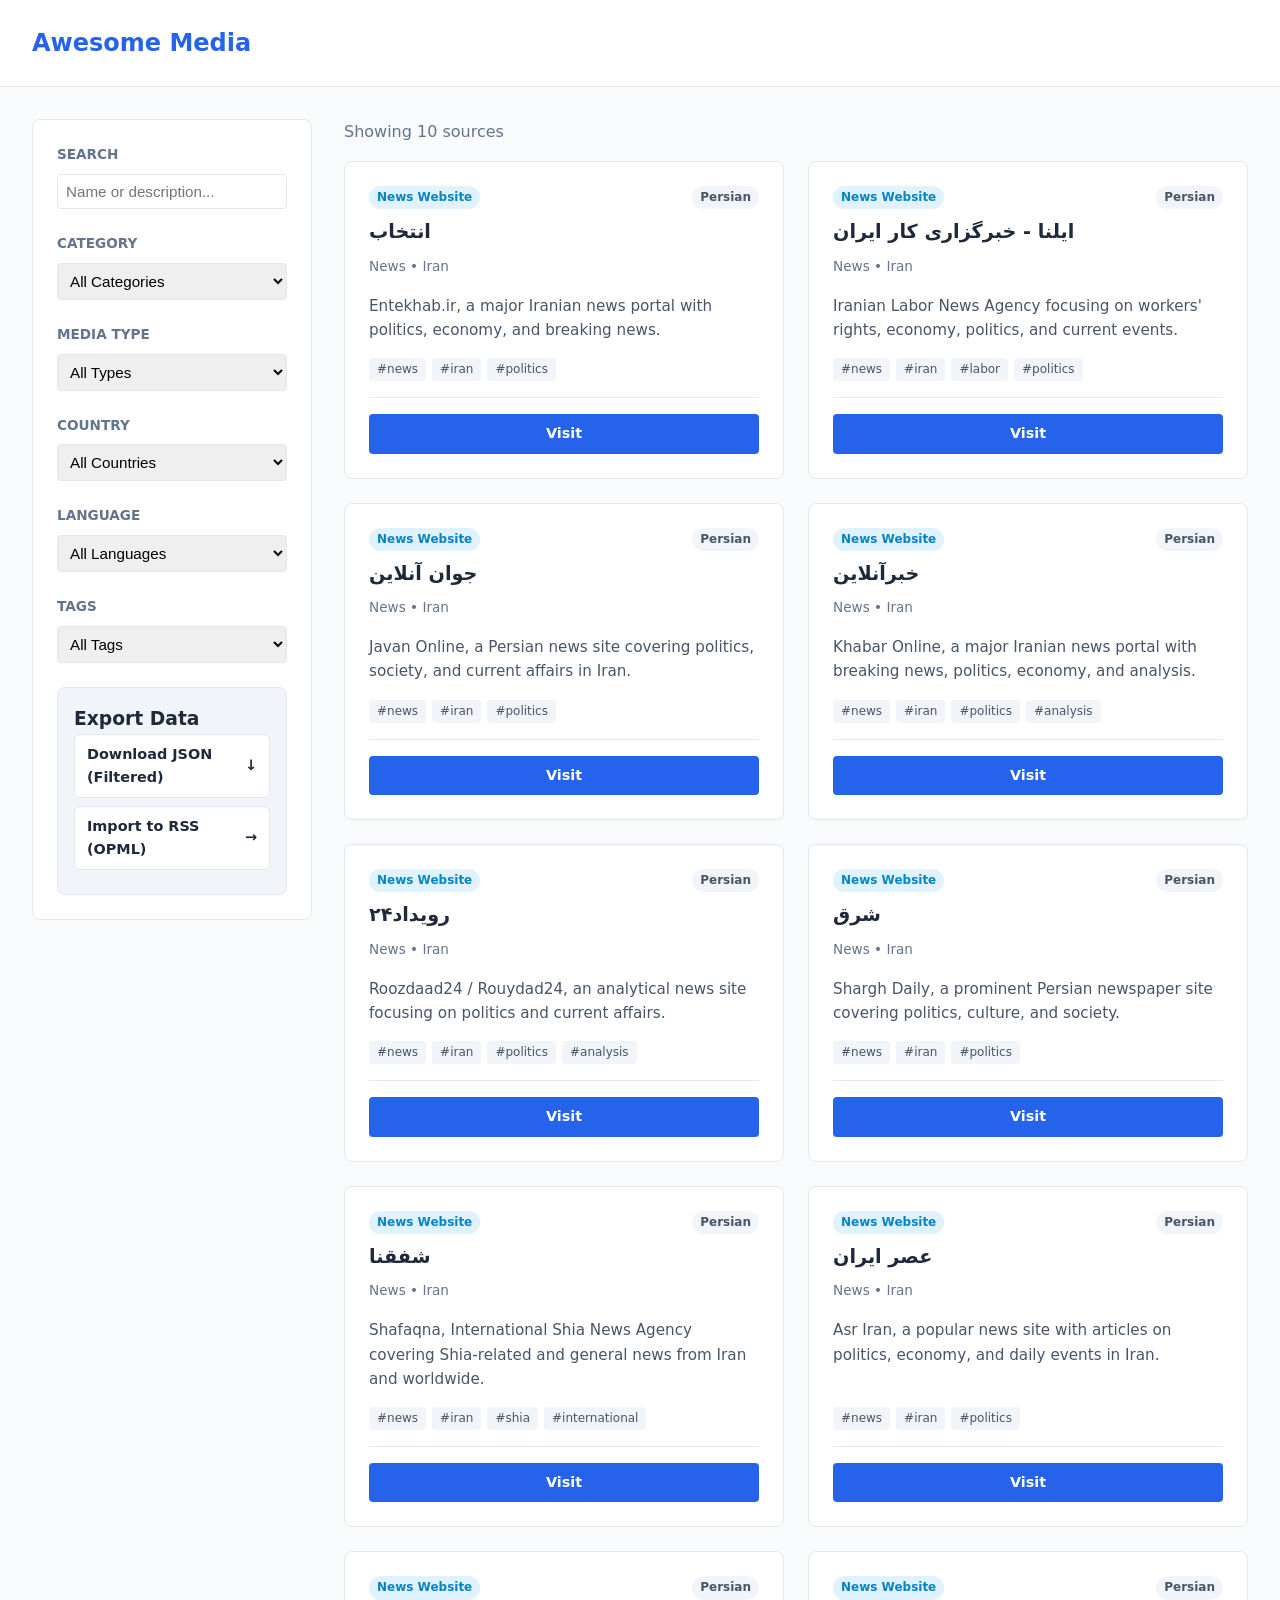
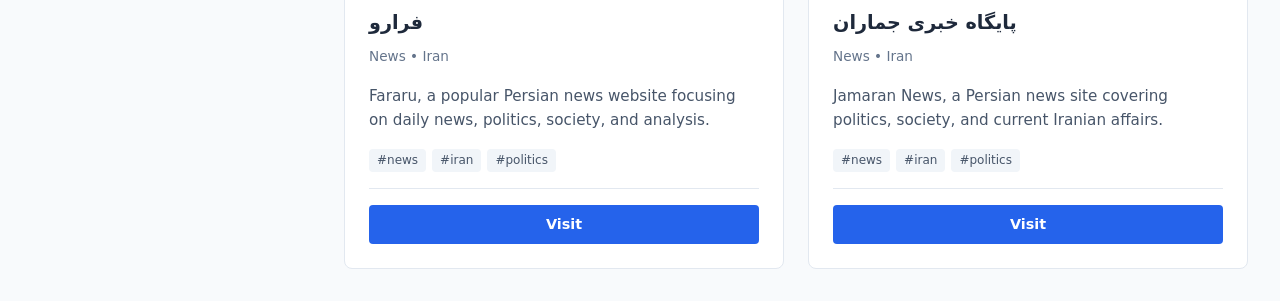
==== index.html @ 7a32a20a "deploy: 96e4e3bc76c11b4e682566f9a2cd07aff746999b" ====
<!DOCTYPE html>
<html lang="en">
<head>
    <meta charset="UTF-8">
    <meta name="viewport" content="width=device-width, initial-scale=1.0">
    <title>Awesome Media Catalog</title>
    <style>
        :root {
            --primary: #2563eb;
            --primary-hover: #1d4ed8;
            --bg-body: #f8fafc;
            --bg-card: #ffffff;
            --text-main: #1e293b;
            --text-muted: #64748b;
            --border: #e2e8f0;
            --radius: 8px;
            --font-sans: 'Segoe UI', system-ui, sans-serif;
        }

        * { box-sizing: border-box; margin: 0; padding: 0; }
        
        body {
            font-family: var(--font-sans);
            background-color: var(--bg-body);
            color: var(--text-main);
            line-height: 1.6;
        }

        .layout {
            max-width: 1400px;
            margin: 0 auto;
            padding: 2rem;
            display: grid;
            grid-template-columns: 280px 1fr;
            gap: 2rem;
        }

        header {
            background: var(--bg-card);
            border-bottom: 1px solid var(--border);
            padding: 1.5rem 2rem;
        }
        
        header h1 { font-size: 1.5rem; font-weight: 800; color: var(--primary); }

        aside {
            background: var(--bg-card);
            padding: 1.5rem;
            border-radius: var(--radius);
            border: 1px solid var(--border);
            height: fit-content;
            position: sticky;
            top: 2rem;
            display: flex;
            flex-direction: column;
            gap: 1.5rem;
        }

        .filter-group h3 {
            font-size: 0.85rem;
            font-weight: 700;
            margin-bottom: 0.5rem;
            text-transform: uppercase;
            color: var(--text-muted);
        }

        select, input {
            width: 100%;
            padding: 0.5rem;
            border: 1px solid var(--border);
            border-radius: 4px;
            font-size: 0.95rem;
        }

        .export-box {
            background: #f1f5f9;
            padding: 1rem;
            border-radius: var(--radius);
            border: 1px solid var(--border);
        }
        
        .export-btn {
            display: flex;
            align-items: center;
            justify-content: space-between;
            background: white;
            color: var(--text-main);
            border: 1px solid var(--border);
            padding: 0.5rem 0.75rem;
            border-radius: 6px;
            text-decoration: none;
            font-size: 0.9rem;
            font-weight: 600;
            margin-bottom: 0.5rem;
            transition: all 0.2s;
            cursor: pointer;
        }

        .export-btn:hover {
            border-color: var(--primary);
            color: var(--primary);
            transform: translateX(4px);
        }

        .grid {
            display: grid;
            grid-template-columns: repeat(auto-fill, minmax(300px, 1fr));
            gap: 1.5rem;
        }

        .card {
            background: var(--bg-card);
            border: 1px solid var(--border);
            border-radius: var(--radius);
            padding: 1.5rem;
            display: flex;
            flex-direction: column;
            transition: transform 0.2s, box-shadow 0.2s;
        }

        .card:hover {
            transform: translateY(-3px);
            box-shadow: 0 10px 15px -3px rgba(0,0,0,0.1);
        }

        .card-header { display: flex; justify-content: space-between; margin-bottom: 0.5rem; }
        .badge {
            font-size: 0.75rem;
            padding: 2px 8px;
            border-radius: 12px;
            background: #e0f2fe;
            color: #0284c7;
            font-weight: 600;
        }

        .card h3 { font-size: 1.2rem; margin-bottom: 0.5rem; }
        .meta { font-size: 0.85rem; color: var(--text-muted); margin-bottom: 1rem; }
        .desc { font-size: 0.95rem; color: #475569; margin-bottom: 1rem; flex-grow: 1; }

        .tags-container {
            display: flex;
            flex-wrap: wrap;
            gap: 6px;
            margin-bottom: 1rem;
        }
        
        .tag-pill {
            font-size: 0.75rem;
            padding: 2px 8px;
            background: #f1f5f9;
            color: #475569;
            border-radius: 4px;
            cursor: pointer;
            transition: background 0.2s;
        }
        
        .tag-pill:hover {
            background: #e2e8f0;
            color: #0f172a;
        }

        .actions {
            margin-top: auto;
            display: flex;
            gap: 10px;
            border-top: 1px solid var(--border);
            padding-top: 1rem;
        }

        .btn {
            flex: 1;
            text-align: center;
            padding: 8px 12px;
            border-radius: 4px;
            text-decoration: none;
            font-size: 0.9rem;
            font-weight: 600;
        }

        .btn-primary { background: var(--primary); color: white; }
        .btn-rss { background: #fff7ed; color: #ea580c; border: 1px solid #ffedd5; }

        @media (max-width: 800px) {
            .layout { grid-template-columns: 1fr; }
            aside { position: static; margin-bottom: 2rem; }
        }
    </style>
</head>
<body>

<header>
    <h1>Awesome Media</h1>
</header>

<div class="layout">
    <aside>
        <div class="filter-group">
            <h3>Search</h3>
            <input type="text" id="search" placeholder="Name or description...">
        </div>

        <div class="filter-group">
            <h3>Category</h3>
            <select id="filter-category">
                <option value="">All Categories</option>
                
                <option value="News">News</option>
                
            </select>
        </div>

        <div class="filter-group">
            <h3>Media Type</h3>
            <select id="filter-type">
                <option value="">All Types</option>
                
                <option value="News Website">News Website</option>
                
            </select>
        </div>

        <div class="filter-group">
            <h3>Country</h3>
            <select id="filter-country">
                <option value="">All Countries</option>
                
                <option value="Iran">Iran</option>
                
            </select>
        </div>

        <div class="filter-group">
            <h3>Language</h3>
            <select id="filter-language">
                <option value="">All Languages</option>
                
                <option value="Persian">Persian</option>
                
            </select>
        </div>

        <div class="filter-group">
            <h3>Tags</h3>
            <select id="filter-tags">
                <option value="">All Tags</option>
                
                <option value="analysis">analysis</option>
                
                <option value="international">international</option>
                
                <option value="iran">iran</option>
                
                <option value="labor">labor</option>
                
                <option value="news">news</option>
                
                <option value="politics">politics</option>
                
                <option value="shia">shia</option>
                
            </select>
        </div>

        <div class="export-box">
            <h3>Export Data</h3>
            <a id="download-json-btn" class="export-btn" title="Download JSON data (Filtered)">
                <span>Download JSON (Filtered)</span>
                <span>&darr;</span>
            </a>
            <a href="feeds.opml" download class="export-btn">
                <span>Import to RSS (OPML)</span>
                <span>&rarr;</span>
            </a>
        </div>
    </aside>

    <main>
        <div style="margin-bottom: 1rem; color: var(--text-muted);">
            Showing <span id="count">0</span> sources
        </div>
        <div class="grid" id="card-grid">
            
            <article class="card" 
                     data-title="انتخاب" 
                     data-desc="entekhab.ir, a major iranian news portal with politics, economy, and breaking news."
                     data-category="News"
                     data-type="News Website"
                     data-country="Iran"
                     data-language="Persian"
                     data-tags="news|iran|politics">
                
                <div class="card-header">
                    <span class="badge">News Website</span>
                    <span class="badge" style="background: #f1f5f9; color: #475569;">Persian</span>
                </div>
                
                <h3>انتخاب</h3>
                <div class="meta">News &bull; Iran</div>
                <p class="desc">Entekhab.ir, a major Iranian news portal with politics, economy, and breaking news.</p>
                
                
                <div class="tags-container">
                    
                    <span class="tag-pill" onclick="filterByTag('news')">#news</span>
                    
                    <span class="tag-pill" onclick="filterByTag('iran')">#iran</span>
                    
                    <span class="tag-pill" onclick="filterByTag('politics')">#politics</span>
                    
                </div>
                
                
                <div class="actions">
                    <a href="https://entekhab.ir/" target="_blank" class="btn btn-primary">Visit</a>
                    
                </div>
            </article>
            
            <article class="card" 
                     data-title="ایلنا - خبرگزاری کار ایران" 
                     data-desc="iranian labor news agency focusing on workers&#39; rights, economy, politics, and current events."
                     data-category="News"
                     data-type="News Website"
                     data-country="Iran"
                     data-language="Persian"
                     data-tags="news|iran|labor|politics">
                
                <div class="card-header">
                    <span class="badge">News Website</span>
                    <span class="badge" style="background: #f1f5f9; color: #475569;">Persian</span>
                </div>
                
                <h3>ایلنا - خبرگزاری کار ایران</h3>
                <div class="meta">News &bull; Iran</div>
                <p class="desc">Iranian Labor News Agency focusing on workers&#39; rights, economy, politics, and current events.</p>
                
                
                <div class="tags-container">
                    
                    <span class="tag-pill" onclick="filterByTag('news')">#news</span>
                    
                    <span class="tag-pill" onclick="filterByTag('iran')">#iran</span>
                    
                    <span class="tag-pill" onclick="filterByTag('labor')">#labor</span>
                    
                    <span class="tag-pill" onclick="filterByTag('politics')">#politics</span>
                    
                </div>
                
                
                <div class="actions">
                    <a href="https://ilna.ir/" target="_blank" class="btn btn-primary">Visit</a>
                    
                </div>
            </article>
            
            <article class="card" 
                     data-title="جوان آنلاین" 
                     data-desc="javan online, a persian news site covering politics, society, and current affairs in iran."
                     data-category="News"
                     data-type="News Website"
                     data-country="Iran"
                     data-language="Persian"
                     data-tags="news|iran|politics">
                
                <div class="card-header">
                    <span class="badge">News Website</span>
                    <span class="badge" style="background: #f1f5f9; color: #475569;">Persian</span>
                </div>
                
                <h3>جوان آنلاین</h3>
                <div class="meta">News &bull; Iran</div>
                <p class="desc">Javan Online, a Persian news site covering politics, society, and current affairs in Iran.</p>
                
                
                <div class="tags-container">
                    
                    <span class="tag-pill" onclick="filterByTag('news')">#news</span>
                    
                    <span class="tag-pill" onclick="filterByTag('iran')">#iran</span>
                    
                    <span class="tag-pill" onclick="filterByTag('politics')">#politics</span>
                    
                </div>
                
                
                <div class="actions">
                    <a href="https://javanonline.ir/" target="_blank" class="btn btn-primary">Visit</a>
                    
                </div>
            </article>
            
            <article class="card" 
                     data-title="خبرآنلاین" 
                     data-desc="khabar online, a major iranian news portal with breaking news, politics, economy, and analysis."
                     data-category="News"
                     data-type="News Website"
                     data-country="Iran"
                     data-language="Persian"
                     data-tags="news|iran|politics|analysis">
                
                <div class="card-header">
                    <span class="badge">News Website</span>
                    <span class="badge" style="background: #f1f5f9; color: #475569;">Persian</span>
                </div>
                
                <h3>خبرآنلاین</h3>
                <div class="meta">News &bull; Iran</div>
                <p class="desc">Khabar Online, a major Iranian news portal with breaking news, politics, economy, and analysis.</p>
                
                
                <div class="tags-container">
                    
                    <span class="tag-pill" onclick="filterByTag('news')">#news</span>
                    
                    <span class="tag-pill" onclick="filterByTag('iran')">#iran</span>
                    
                    <span class="tag-pill" onclick="filterByTag('politics')">#politics</span>
                    
                    <span class="tag-pill" onclick="filterByTag('analysis')">#analysis</span>
                    
                </div>
                
                
                <div class="actions">
                    <a href="https://khabaronline.ir/" target="_blank" class="btn btn-primary">Visit</a>
                    
                </div>
            </article>
            
            <article class="card" 
                     data-title="رویداد۲۴" 
                     data-desc="roozdaad24 / rouydad24, an analytical news site focusing on politics and current affairs."
                     data-category="News"
                     data-type="News Website"
                     data-country="Iran"
                     data-language="Persian"
                     data-tags="news|iran|politics|analysis">
                
                <div class="card-header">
                    <span class="badge">News Website</span>
                    <span class="badge" style="background: #f1f5f9; color: #475569;">Persian</span>
                </div>
                
                <h3>رویداد۲۴</h3>
                <div class="meta">News &bull; Iran</div>
                <p class="desc">Roozdaad24 / Rouydad24, an analytical news site focusing on politics and current affairs.</p>
                
                
                <div class="tags-container">
                    
                    <span class="tag-pill" onclick="filterByTag('news')">#news</span>
                    
                    <span class="tag-pill" onclick="filterByTag('iran')">#iran</span>
                    
                    <span class="tag-pill" onclick="filterByTag('politics')">#politics</span>
                    
                    <span class="tag-pill" onclick="filterByTag('analysis')">#analysis</span>
                    
                </div>
                
                
                <div class="actions">
                    <a href="https://rouydad24.ir/" target="_blank" class="btn btn-primary">Visit</a>
                    
                </div>
            </article>
            
            <article class="card" 
                     data-title="شرق" 
                     data-desc="shargh daily, a prominent persian newspaper site covering politics, culture, and society."
                     data-category="News"
                     data-type="News Website"
                     data-country="Iran"
                     data-language="Persian"
                     data-tags="news|iran|politics">
                
                <div class="card-header">
                    <span class="badge">News Website</span>
                    <span class="badge" style="background: #f1f5f9; color: #475569;">Persian</span>
                </div>
                
                <h3>شرق</h3>
                <div class="meta">News &bull; Iran</div>
                <p class="desc">Shargh Daily, a prominent Persian newspaper site covering politics, culture, and society.</p>
                
                
                <div class="tags-container">
                    
                    <span class="tag-pill" onclick="filterByTag('news')">#news</span>
                    
                    <span class="tag-pill" onclick="filterByTag('iran')">#iran</span>
                    
                    <span class="tag-pill" onclick="filterByTag('politics')">#politics</span>
                    
                </div>
                
                
                <div class="actions">
                    <a href="https://sharghdaily.com/" target="_blank" class="btn btn-primary">Visit</a>
                    
                </div>
            </article>
            
            <article class="card" 
                     data-title="شفقنا" 
                     data-desc="shafaqna, international shia news agency covering shia-related and general news from iran and worldwide."
                     data-category="News"
                     data-type="News Website"
                     data-country="Iran"
                     data-language="Persian"
                     data-tags="news|iran|shia|international">
                
                <div class="card-header">
                    <span class="badge">News Website</span>
                    <span class="badge" style="background: #f1f5f9; color: #475569;">Persian</span>
                </div>
                
                <h3>شفقنا</h3>
                <div class="meta">News &bull; Iran</div>
                <p class="desc">Shafaqna, International Shia News Agency covering Shia-related and general news from Iran and worldwide.</p>
                
                
                <div class="tags-container">
                    
                    <span class="tag-pill" onclick="filterByTag('news')">#news</span>
                    
                    <span class="tag-pill" onclick="filterByTag('iran')">#iran</span>
                    
                    <span class="tag-pill" onclick="filterByTag('shia')">#shia</span>
                    
                    <span class="tag-pill" onclick="filterByTag('international')">#international</span>
                    
                </div>
                
                
                <div class="actions">
                    <a href="https://shafaqna.com/" target="_blank" class="btn btn-primary">Visit</a>
                    
                </div>
            </article>
            
            <article class="card" 
                     data-title="عصر ایران" 
                     data-desc="asr iran, a popular news site with articles on politics, economy, and daily events in iran."
                     data-category="News"
                     data-type="News Website"
                     data-country="Iran"
                     data-language="Persian"
                     data-tags="news|iran|politics">
                
                <div class="card-header">
                    <span class="badge">News Website</span>
                    <span class="badge" style="background: #f1f5f9; color: #475569;">Persian</span>
                </div>
                
                <h3>عصر ایران</h3>
                <div class="meta">News &bull; Iran</div>
                <p class="desc">Asr Iran, a popular news site with articles on politics, economy, and daily events in Iran.</p>
                
                
                <div class="tags-container">
                    
                    <span class="tag-pill" onclick="filterByTag('news')">#news</span>
                    
                    <span class="tag-pill" onclick="filterByTag('iran')">#iran</span>
                    
                    <span class="tag-pill" onclick="filterByTag('politics')">#politics</span>
                    
                </div>
                
                
                <div class="actions">
                    <a href="https://asriran.com/" target="_blank" class="btn btn-primary">Visit</a>
                    
                </div>
            </article>
            
            <article class="card" 
                     data-title="فرارو" 
                     data-desc="fararu, a popular persian news website focusing on daily news, politics, society, and analysis."
                     data-category="News"
                     data-type="News Website"
                     data-country="Iran"
                     data-language="Persian"
                     data-tags="news|iran|politics">
                
                <div class="card-header">
                    <span class="badge">News Website</span>
                    <span class="badge" style="background: #f1f5f9; color: #475569;">Persian</span>
                </div>
                
                <h3>فرارو</h3>
                <div class="meta">News &bull; Iran</div>
                <p class="desc">Fararu, a popular Persian news website focusing on daily news, politics, society, and analysis.</p>
                
                
                <div class="tags-container">
                    
                    <span class="tag-pill" onclick="filterByTag('news')">#news</span>
                    
                    <span class="tag-pill" onclick="filterByTag('iran')">#iran</span>
                    
                    <span class="tag-pill" onclick="filterByTag('politics')">#politics</span>
                    
                </div>
                
                
                <div class="actions">
                    <a href="https://fararu.com/" target="_blank" class="btn btn-primary">Visit</a>
                    
                </div>
            </article>
            
            <article class="card" 
                     data-title="پایگاه خبری جماران" 
                     data-desc="jamaran news, a persian news site covering politics, society, and current iranian affairs."
                     data-category="News"
                     data-type="News Website"
                     data-country="Iran"
                     data-language="Persian"
                     data-tags="news|iran|politics">
                
                <div class="card-header">
                    <span class="badge">News Website</span>
                    <span class="badge" style="background: #f1f5f9; color: #475569;">Persian</span>
                </div>
                
                <h3>پایگاه خبری جماران</h3>
                <div class="meta">News &bull; Iran</div>
                <p class="desc">Jamaran News, a Persian news site covering politics, society, and current Iranian affairs.</p>
                
                
                <div class="tags-container">
                    
                    <span class="tag-pill" onclick="filterByTag('news')">#news</span>
                    
                    <span class="tag-pill" onclick="filterByTag('iran')">#iran</span>
                    
                    <span class="tag-pill" onclick="filterByTag('politics')">#politics</span>
                    
                </div>
                
                
                <div class="actions">
                    <a href="https://jamaran.news/" target="_blank" class="btn btn-primary">Visit</a>
                    
                </div>
            </article>
            
        </div>
        
        <div id="no-results" style="display:none; text-align:center; padding: 3rem 1rem; grid-column: 1/-1; color: var(--text-muted);">
            No matching sources found.
        </div>
    </main>
</div>

<script id="sources-data" type="application/json">
[{"title": "\u0627\u0646\u062a\u062e\u0627\u0628", "category": "News", "media_type": "News Website", "country": "Iran", "language": "Persian", "description": "Entekhab.ir, a major Iranian news portal with politics, economy, and breaking news.", "website_url": "https://entekhab.ir/", "website_text": "Visit Website", "rss_url": "", "tags": ["news", "iran", "politics"]}, {"title": "\u0627\u06cc\u0644\u0646\u0627 - \u062e\u0628\u0631\u06af\u0632\u0627\u0631\u06cc \u06a9\u0627\u0631 \u0627\u06cc\u0631\u0627\u0646", "category": "News", "media_type": "News Website", "country": "Iran", "language": "Persian", "description": "Iranian Labor News Agency focusing on workers' rights, economy, politics, and current events.", "website_url": "https://ilna.ir/", "website_text": "Visit Website", "rss_url": "", "tags": ["news", "iran", "labor", "politics"]}, {"title": "\u062c\u0648\u0627\u0646 \u0622\u0646\u0644\u0627\u06cc\u0646", "category": "News", "media_type": "News Website", "country": "Iran", "language": "Persian", "description": "Javan Online, a Persian news site covering politics, society, and current affairs in Iran.", "website_url": "https://javanonline.ir/", "website_text": "Visit Website", "rss_url": "", "tags": ["news", "iran", "politics"]}, {"title": "\u062e\u0628\u0631\u0622\u0646\u0644\u0627\u06cc\u0646", "category": "News", "media_type": "News Website", "country": "Iran", "language": "Persian", "description": "Khabar Online, a major Iranian news portal with breaking news, politics, economy, and analysis.", "website_url": "https://khabaronline.ir/", "website_text": "Visit Website", "rss_url": "", "tags": ["news", "iran", "politics", "analysis"]}, {"title": "\u0631\u0648\u06cc\u062f\u0627\u062f\u06f2\u06f4", "category": "News", "media_type": "News Website", "country": "Iran", "language": "Persian", "description": "Roozdaad24 / Rouydad24, an analytical news site focusing on politics and current affairs.", "website_url": "https://rouydad24.ir/", "website_text": "Visit Website", "rss_url": "", "tags": ["news", "iran", "politics", "analysis"]}, {"title": "\u0634\u0631\u0642", "category": "News", "media_type": "News Website", "country": "Iran", "language": "Persian", "description": "Shargh Daily, a prominent Persian newspaper site covering politics, culture, and society.", "website_url": "https://sharghdaily.com/", "website_text": "Visit Website", "rss_url": "", "tags": ["news", "iran", "politics"]}, {"title": "\u0634\u0641\u0642\u0646\u0627", "category": "News", "media_type": "News Website", "country": "Iran", "language": "Persian", "description": "Shafaqna, International Shia News Agency covering Shia-related and general news from Iran and worldwide.", "website_url": "https://shafaqna.com/", "website_text": "Visit Website", "rss_url": "", "tags": ["news", "iran", "shia", "international"]}, {"title": "\u0639\u0635\u0631 \u0627\u06cc\u0631\u0627\u0646", "category": "News", "media_type": "News Website", "country": "Iran", "language": "Persian", "description": "Asr Iran, a popular news site with articles on politics, economy, and daily events in Iran.", "website_url": "https://asriran.com/", "website_text": "Visit Website", "rss_url": "", "tags": ["news", "iran", "politics"]}, {"title": "\u0641\u0631\u0627\u0631\u0648", "category": "News", "media_type": "News Website", "country": "Iran", "language": "Persian", "description": "Fararu, a popular Persian news website focusing on daily news, politics, society, and analysis.", "website_url": "https://fararu.com/", "website_text": "Visit Website", "rss_url": "", "tags": ["news", "iran", "politics"]}, {"title": "\u067e\u0627\u06cc\u06af\u0627\u0647 \u062e\u0628\u0631\u06cc \u062c\u0645\u0627\u0631\u0627\u0646", "category": "News", "media_type": "News Website", "country": "Iran", "language": "Persian", "description": "Jamaran News, a Persian news site covering politics, society, and current Iranian affairs.", "website_url": "https://jamaran.news/", "website_text": "Visit Website", "rss_url": "", "tags": ["news", "iran", "politics"]}]
</script>

<script>
document.addEventListener('DOMContentLoaded', () => {
    const allSources = JSON.parse(document.getElementById('sources-data').textContent || '[]');
    
    const searchInput = document.getElementById('search');
    const filterEls = {
        category: document.getElementById('filter-category'),
        type:     document.getElementById('filter-type'),
        country:  document.getElementById('filter-country'),
        language: document.getElementById('filter-language'),
        tags:     document.getElementById('filter-tags'),
    };

    const countDisplay = document.getElementById('count');
    const noResults = document.getElementById('no-results');
    const downloadBtn = document.getElementById('download-json-btn');

    function getVisibleCards() {
        return document.querySelectorAll('.card');
    }

    function filter() {
        const term = (searchInput?.value || "").toLowerCase().trim();
        
        const catVal    = filterEls.category?.value || "";
        const typeVal   = filterEls.type?.value || "";
        const countryVal = filterEls.country?.value || "";
        const langVal   = filterEls.language?.value || "";
        const tagsVal   = filterEls.tags?.value || "";

        let visibleCount = 0;

        getVisibleCards().forEach(card => {
            const title     = (card.dataset.title || "").toLowerCase();
            const desc      = (card.dataset.desc || "").toLowerCase();
            const category  = card.dataset.category || "";
            const type      = card.dataset.type || "";
            const country   = card.dataset.country || "";
            const language  = card.dataset.language || "";
            const tags      = (card.dataset.tags || "").split('|').filter(Boolean);

            const matchesSearch = !term || title.includes(term) || desc.includes(term);
            const matchesCat    = !catVal    || category === catVal;
            const matchesType   = !typeVal   || type === typeVal;
            const matchesCountry= !countryVal|| country === countryVal;
            const matchesLang   = !langVal   || language === langVal;
            const matchesTag    = !tagsVal   || tags.includes(tagsVal);

            if (matchesSearch && matchesCat && matchesType && matchesCountry && matchesLang && matchesTag) {
                card.style.display = 'flex';
                visibleCount++;
            } else {
                card.style.display = 'none';
            }
        });

        countDisplay.textContent = visibleCount;
        noResults.style.display = visibleCount === 0 ? 'block' : 'none';
    }

    // Download filtered JSON
    downloadBtn.addEventListener('click', () => {
        const visibleTitles = Array.from(getVisibleCards())
            .filter(c => c.style.display !== 'none')
            .map(c => c.querySelector('h3').textContent.trim());

        const filteredData = allSources.filter(s => visibleTitles.includes(s.title));

        const dataStr = JSON.stringify(filteredData, null, 2);
        const blob = new Blob([dataStr], { type: "application/json" });
        const url = URL.createObjectURL(blob);
        
        const a = document.createElement('a');
        a.href = url;
        a.download = "awesome_media_filtered.json";
        a.click();
        
        URL.revokeObjectURL(url);
    });

    // Tag click handler
    window.filterByTag = function(tagName) {
        if (filterEls.tags) {
            filterEls.tags.value = tagName;
            filter();
        }
    };

    // Attach listeners safely
    if (searchInput) searchInput.addEventListener('input', filter);
    
    Object.values(filterEls).forEach(el => {
        if (el) el.addEventListener('change', filter);
    });

    // Initial filter
    filter();
});
</script>
</body>
</html>
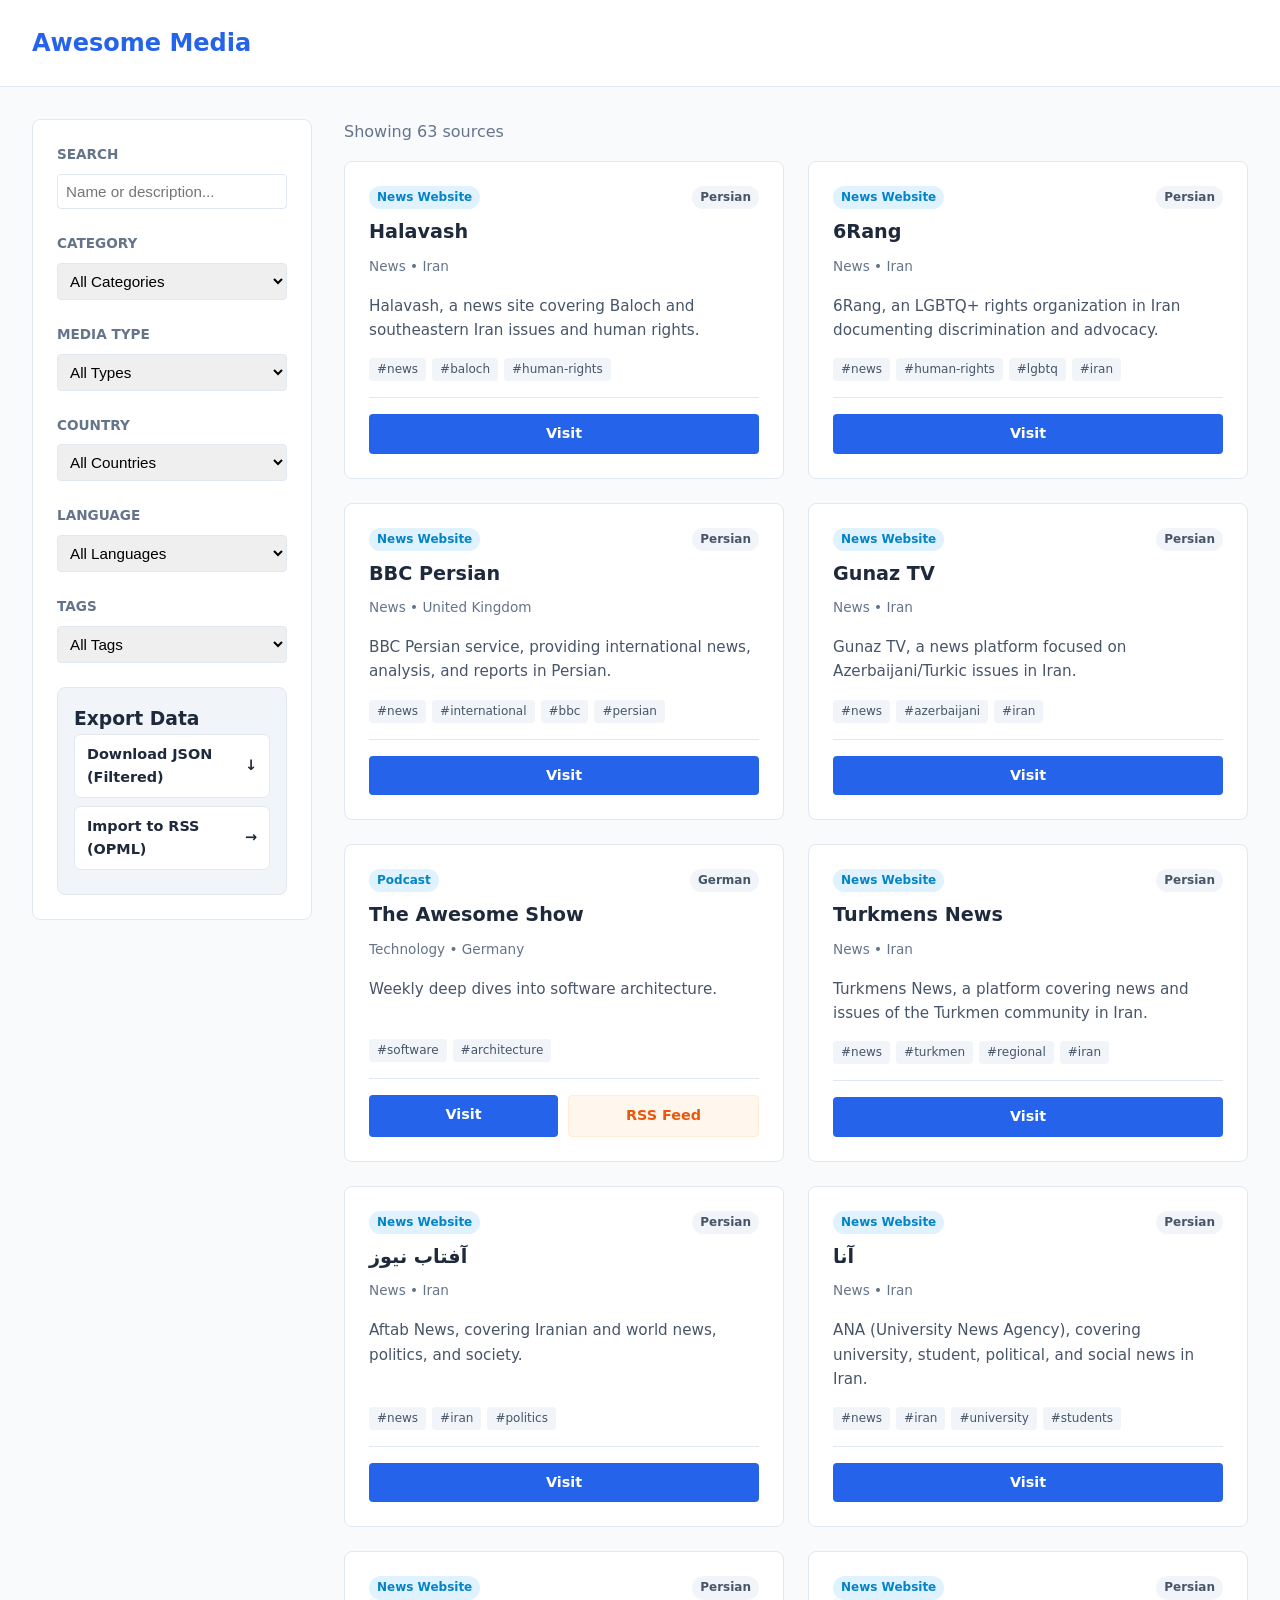
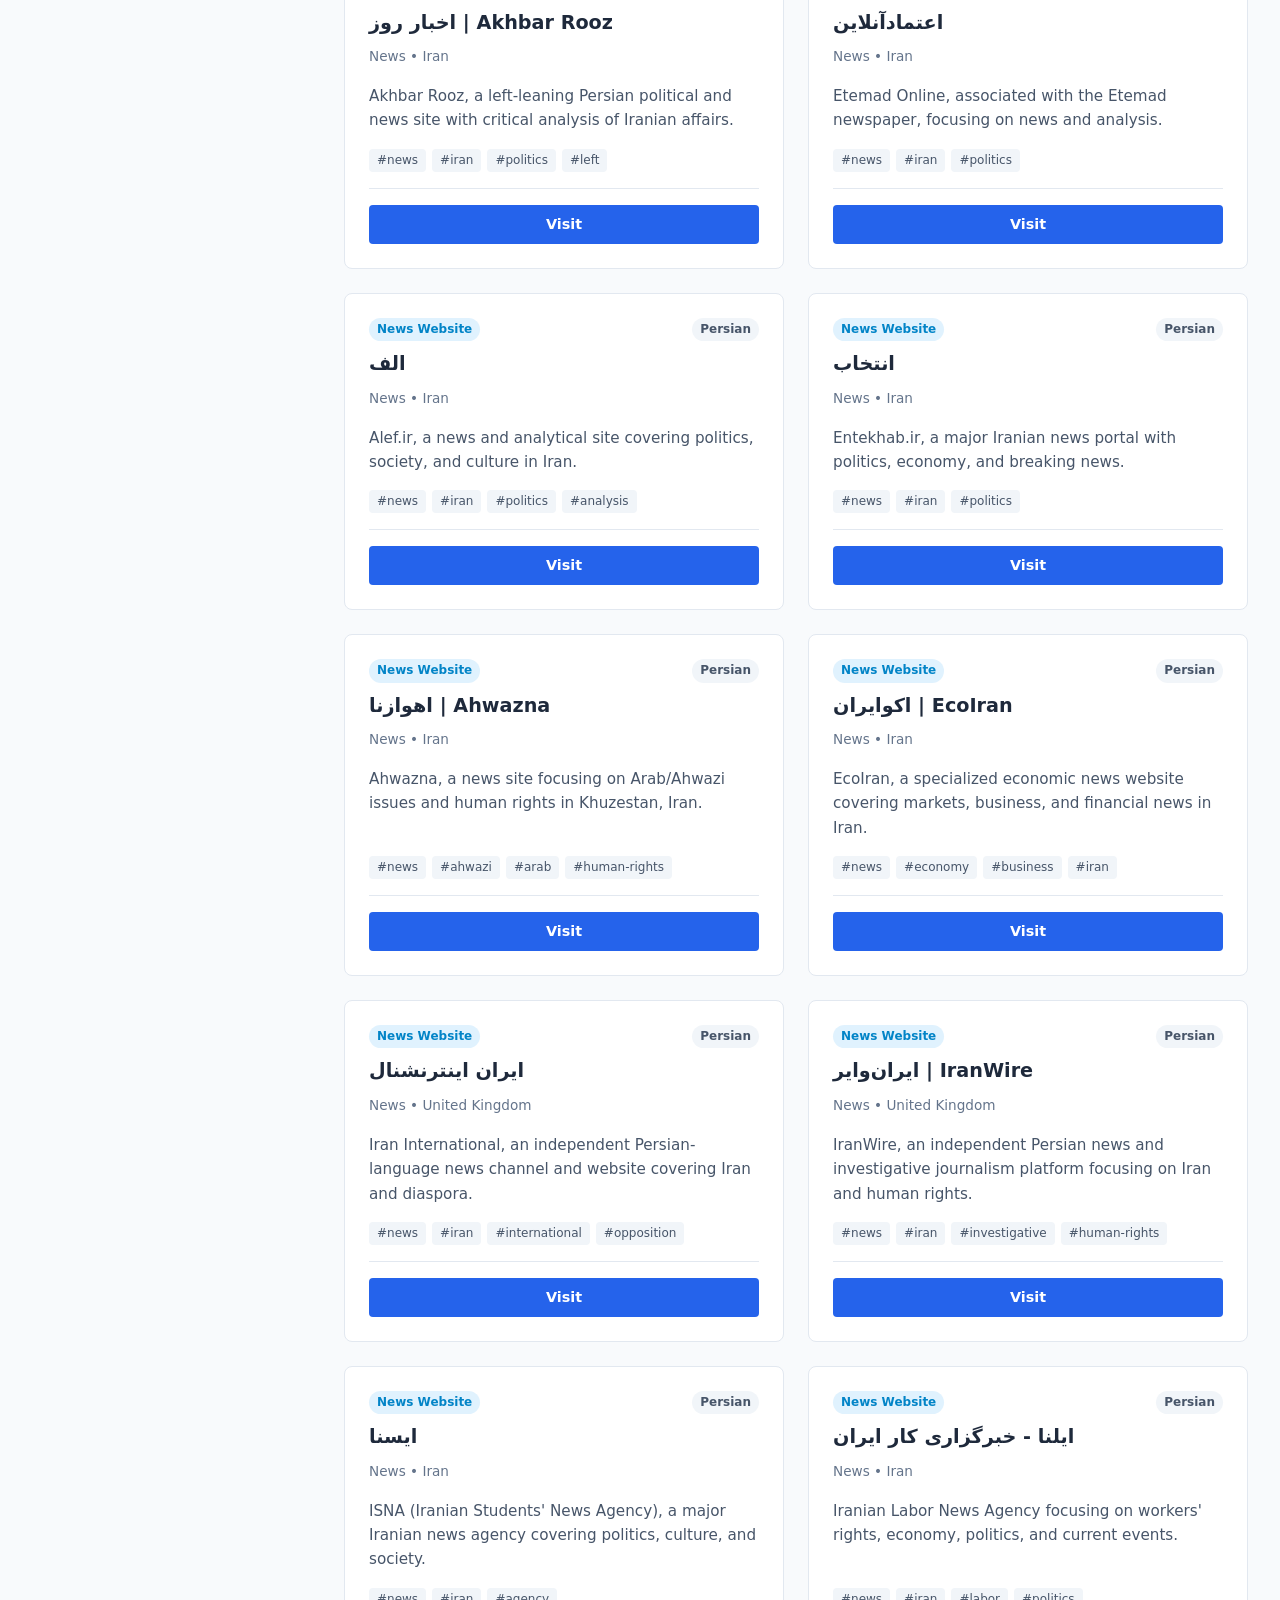
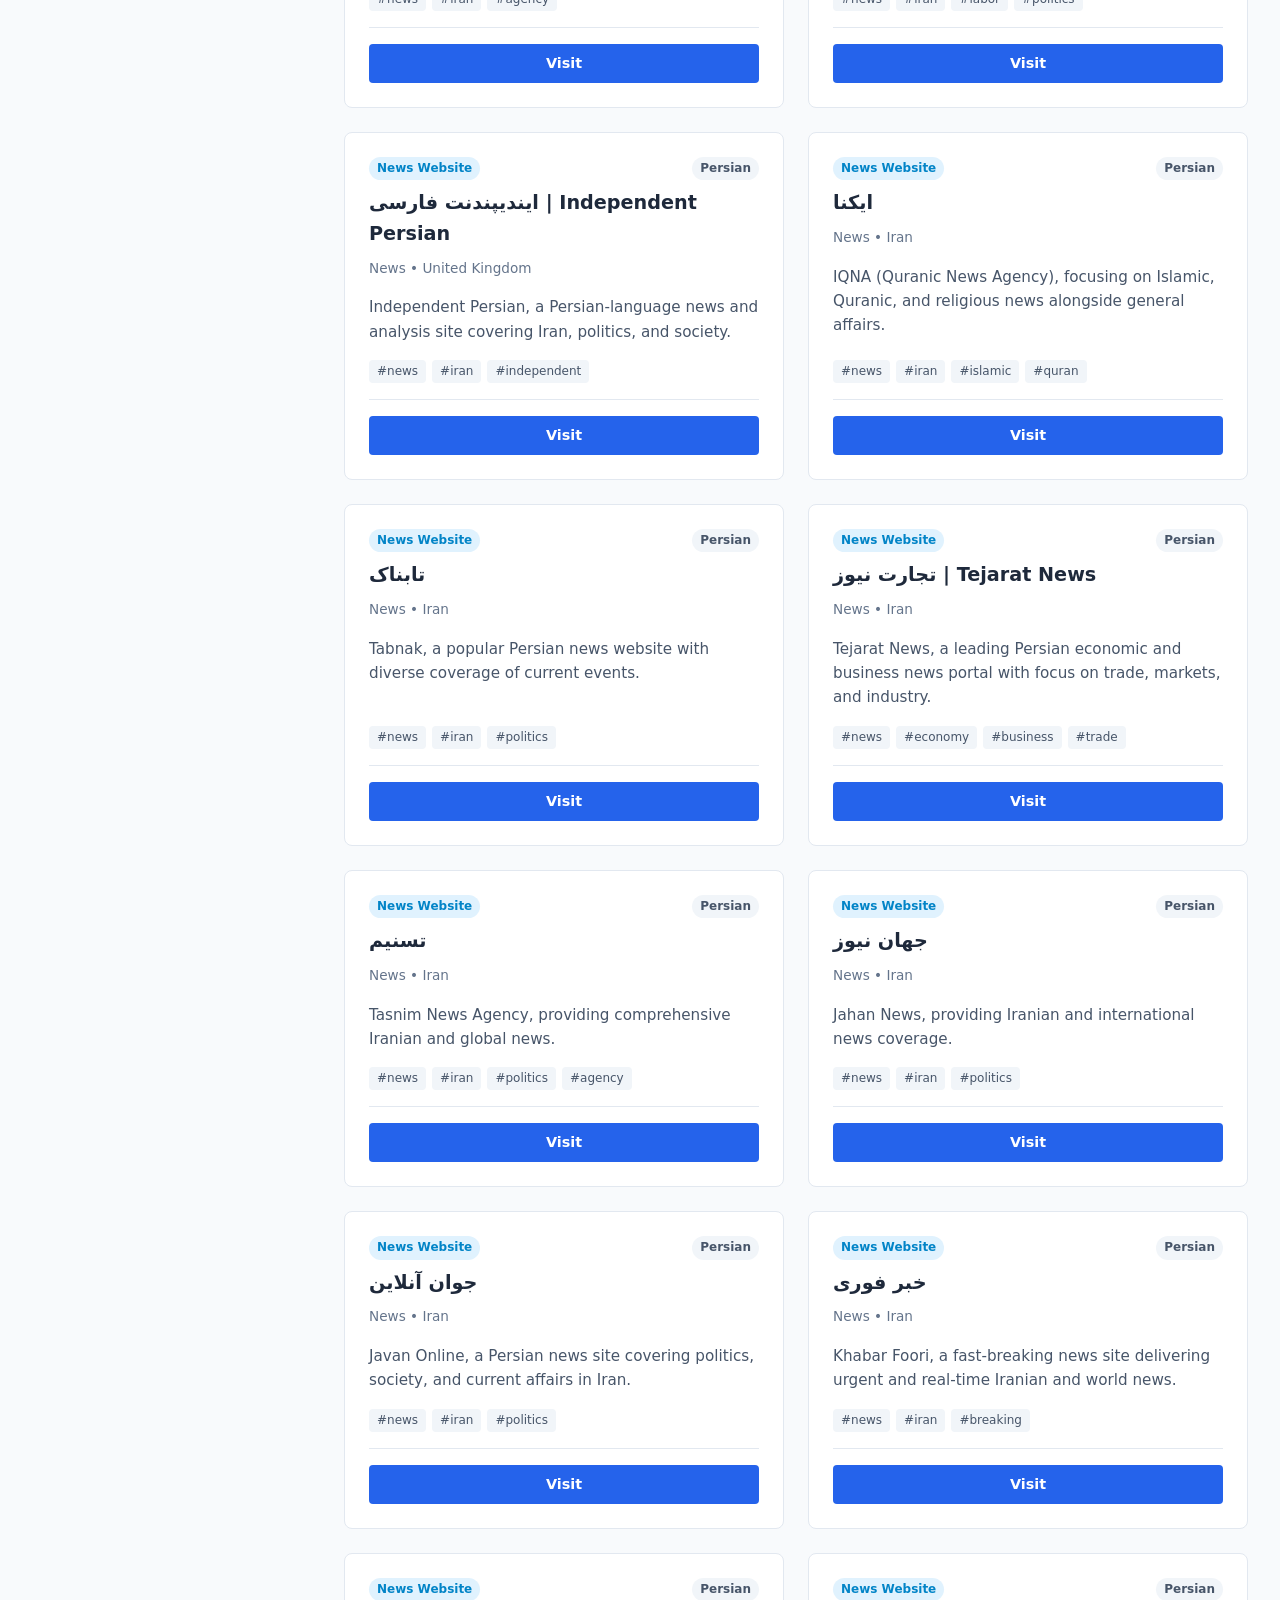
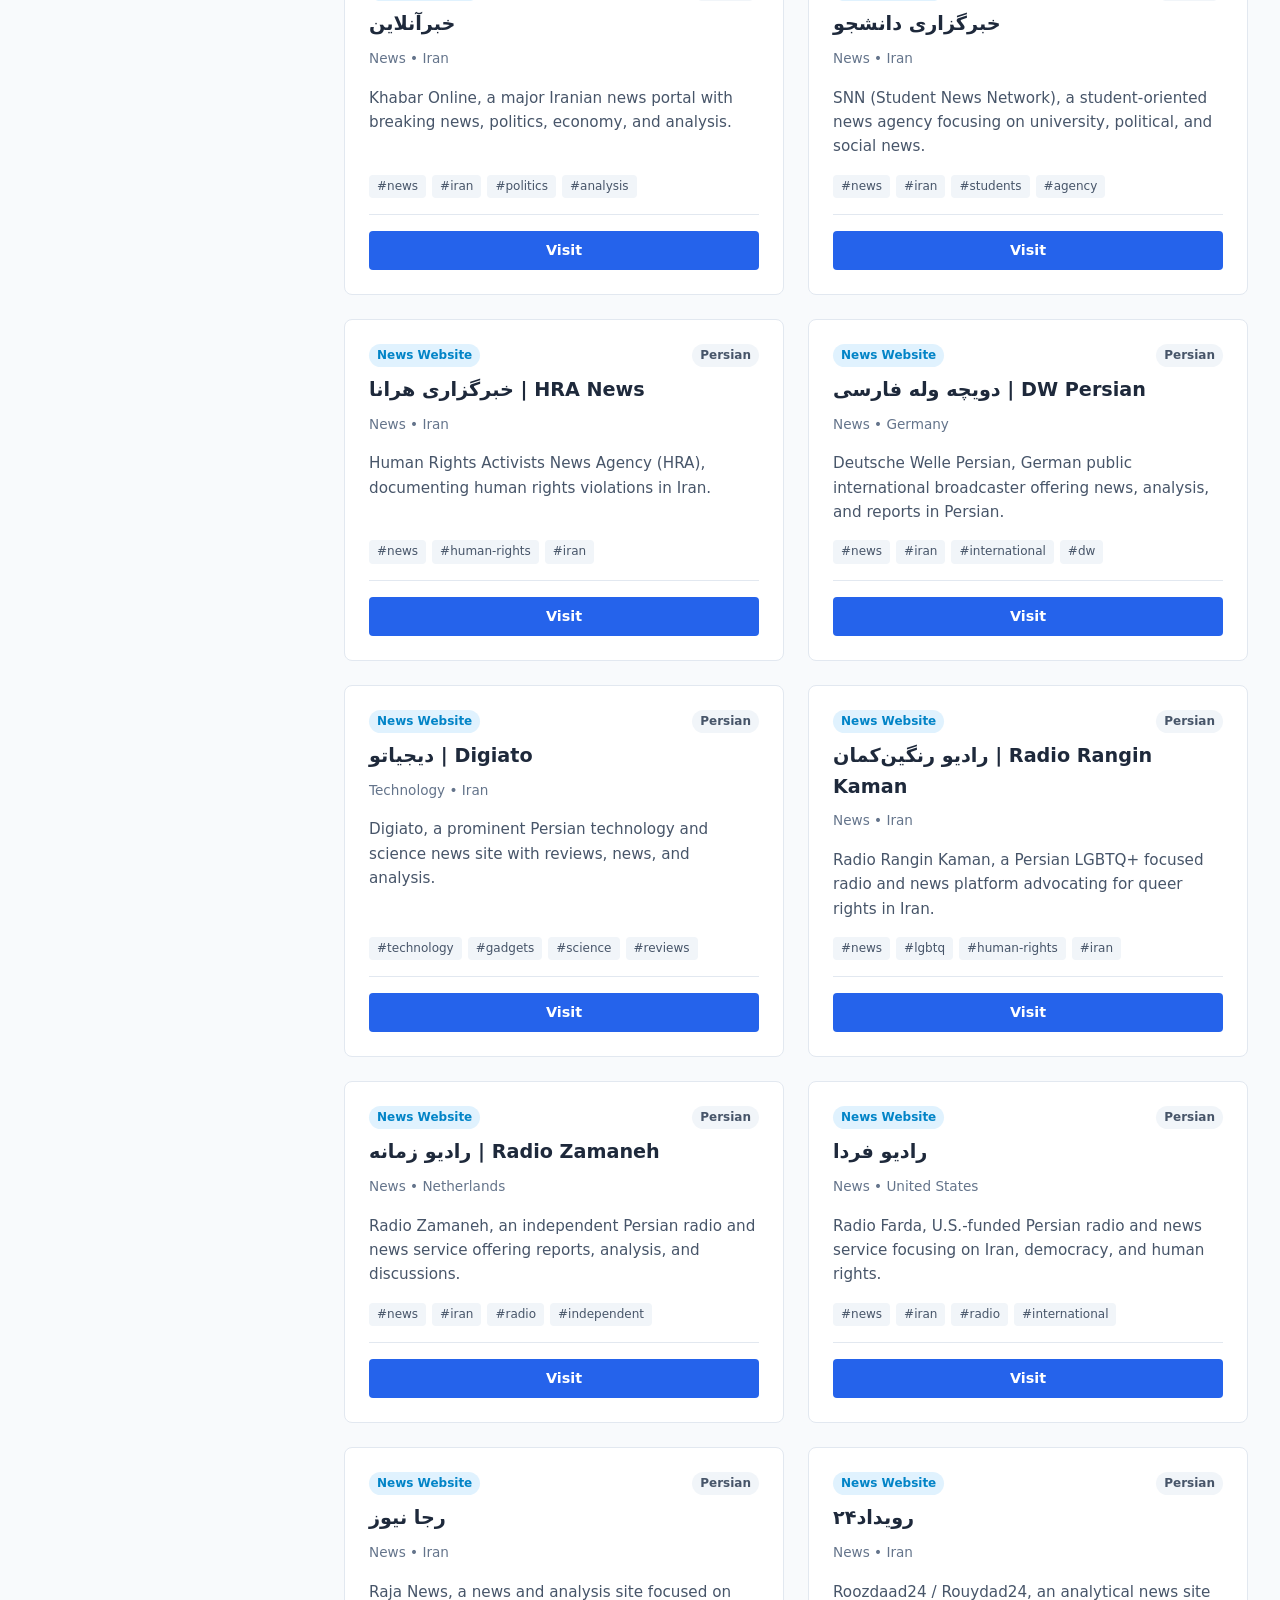
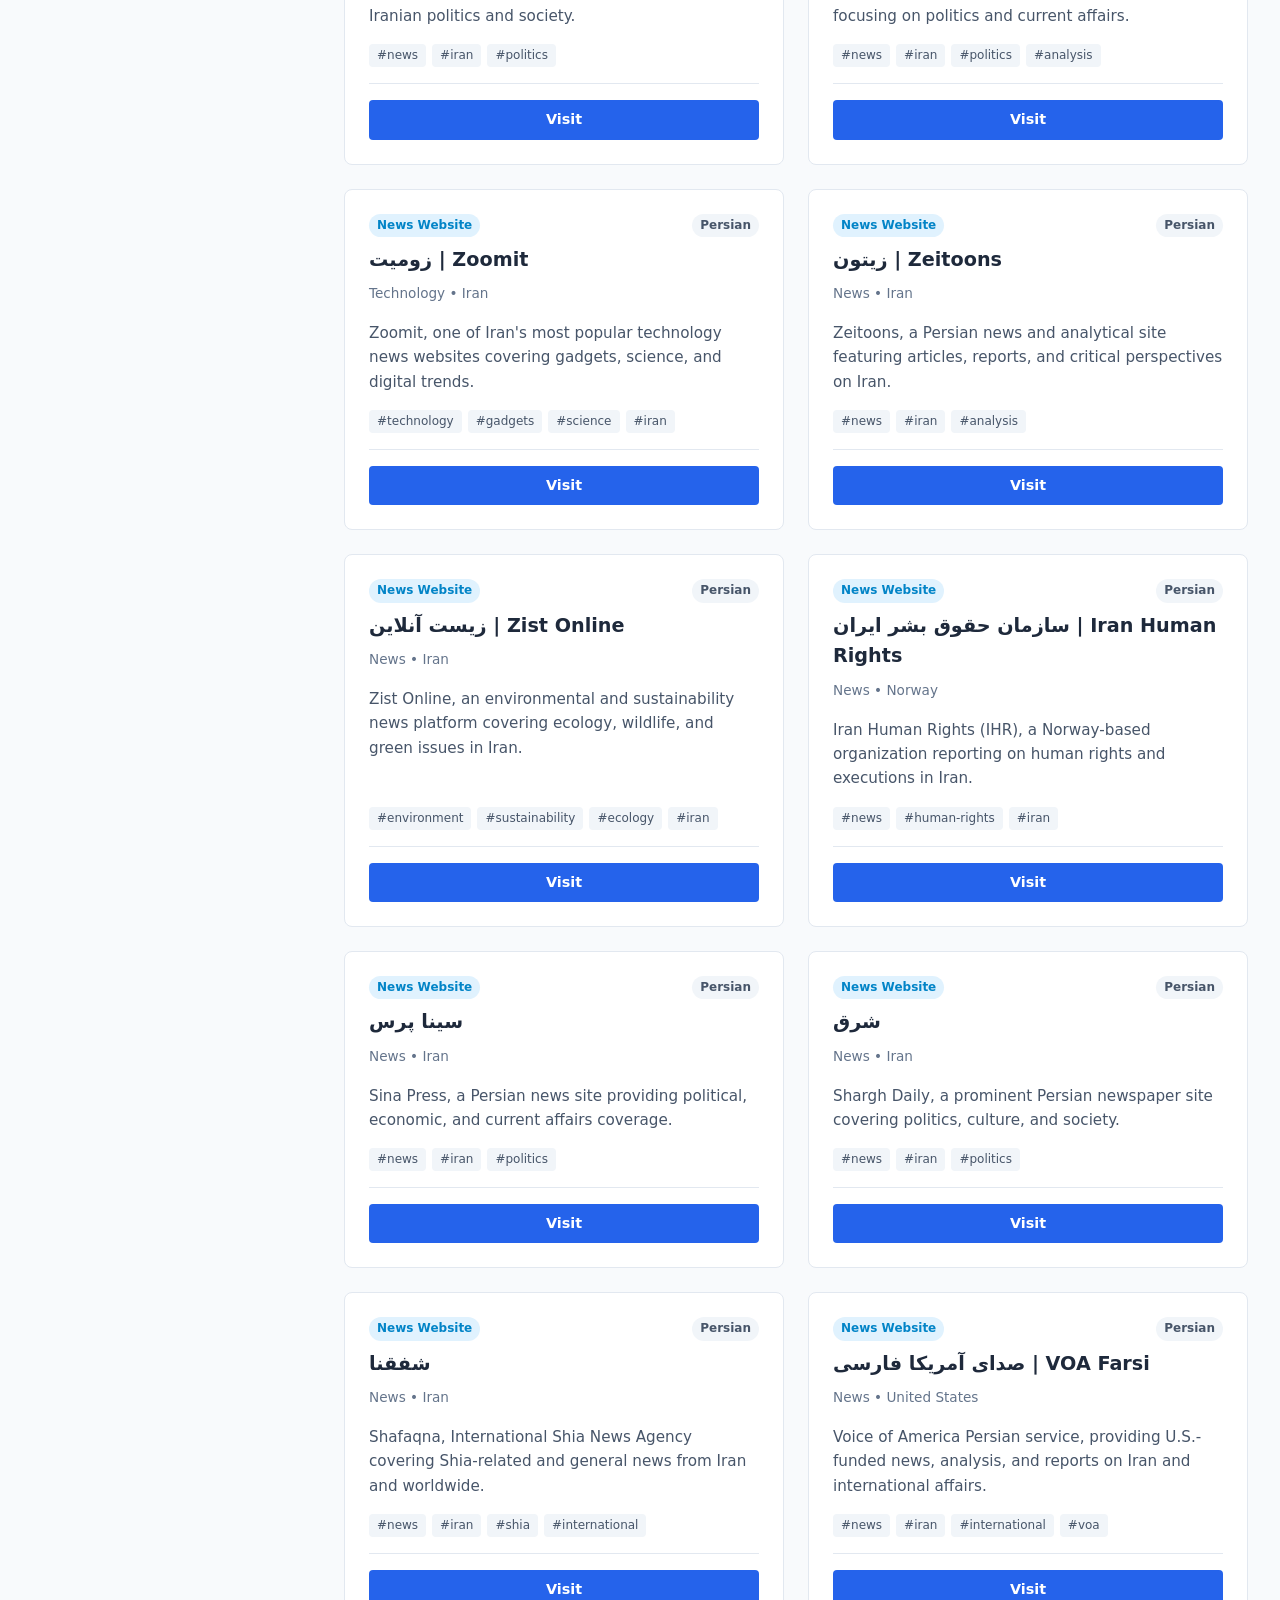
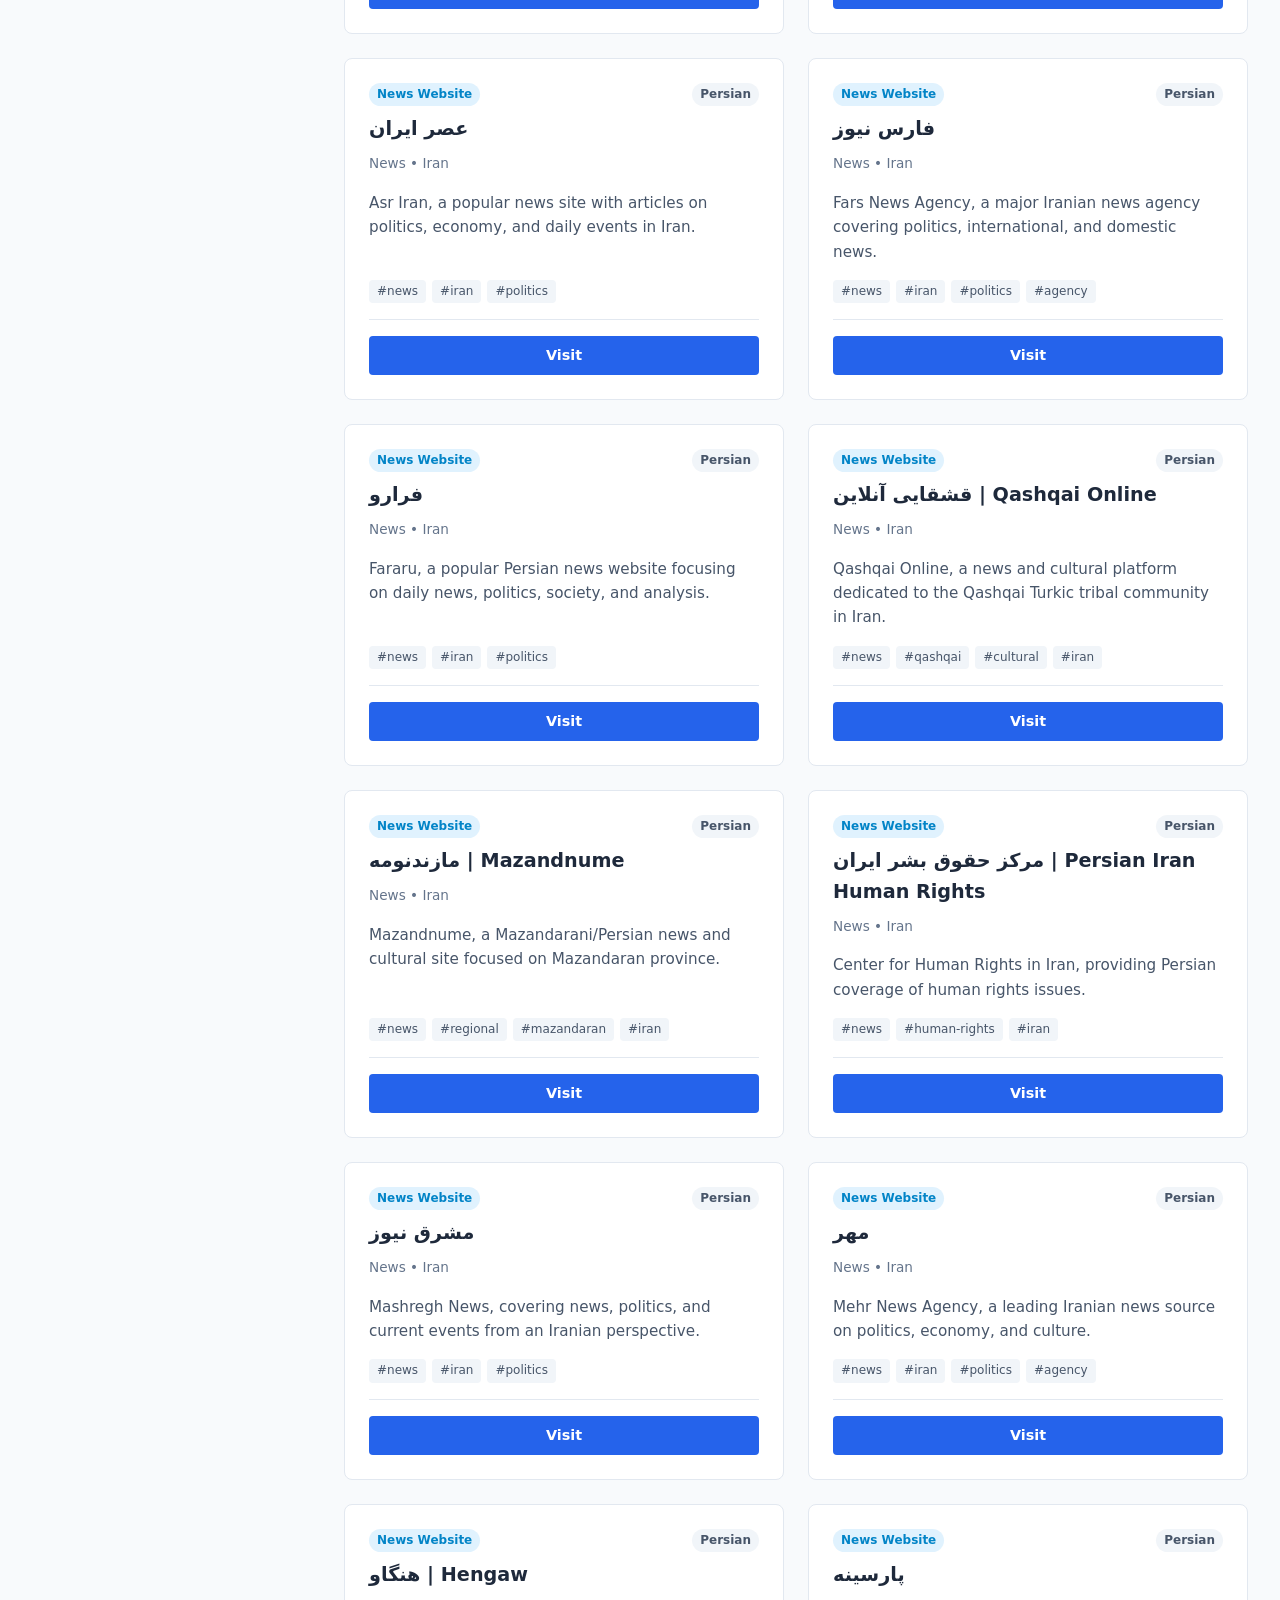
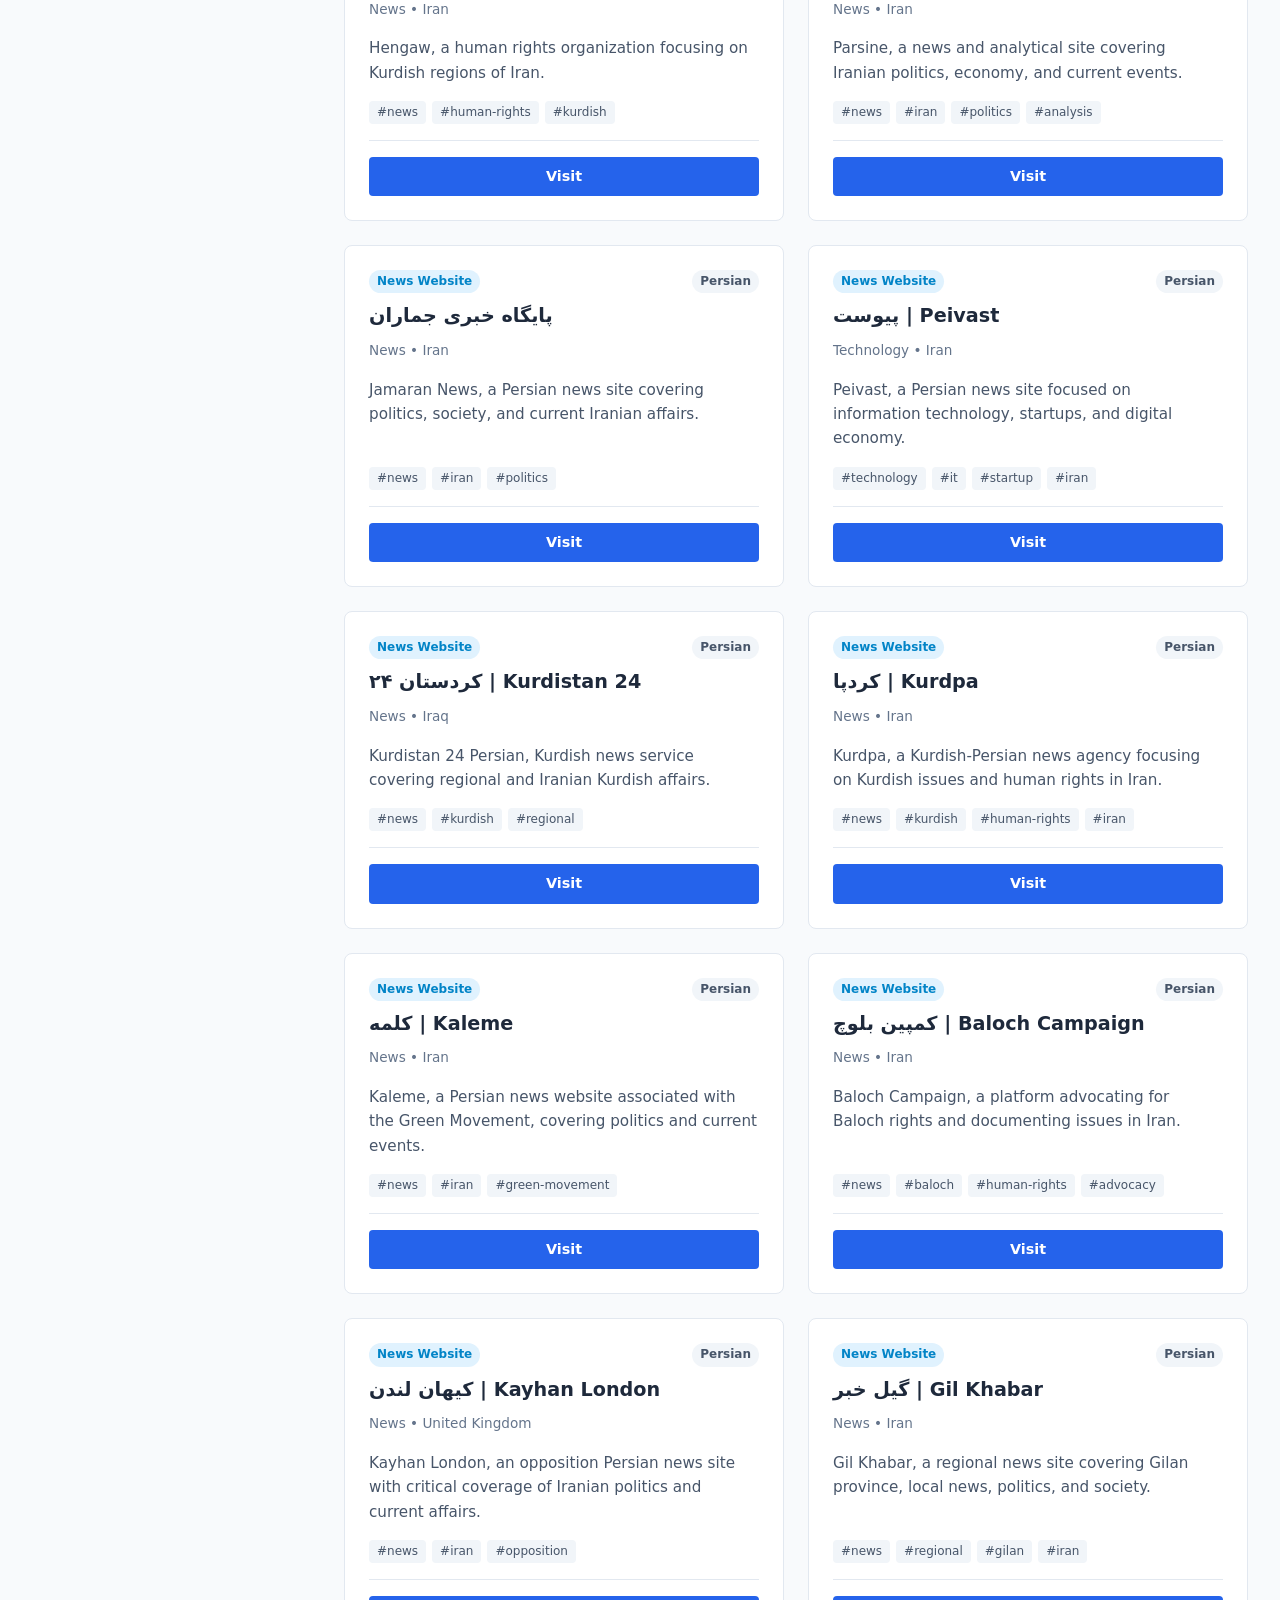
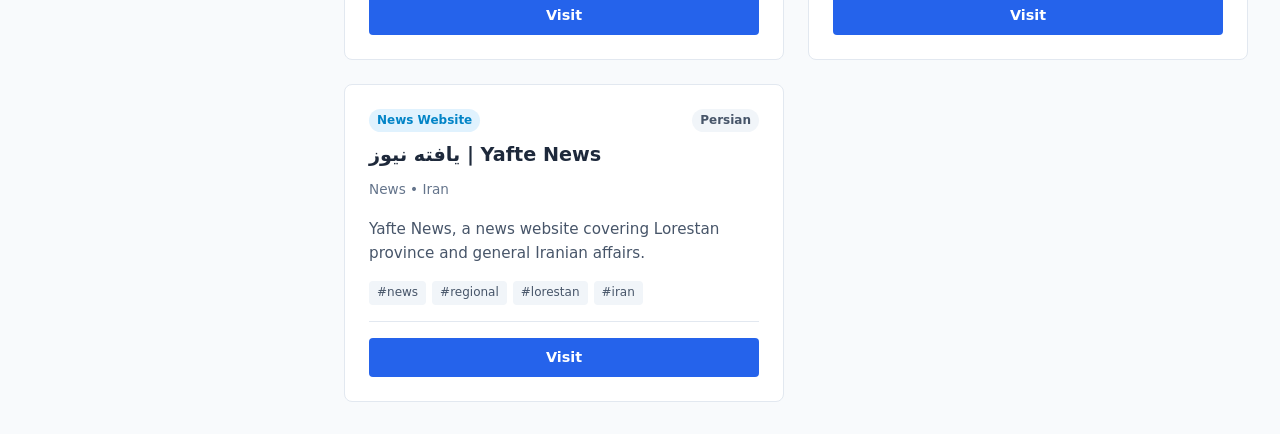
==== commit b41ef491: "deploy: d3790c253dbdb4bdf010ed2240c14df38d35ef29" ====
--- a/index.html
+++ b/index.html
@@ -206,6 +206,8 @@
                 
                 <option value="News">News</option>
                 
+                <option value="Technology">Technology</option>
+                
             </select>
         </div>
 
@@ -216,6 +218,8 @@
                 
                 <option value="News Website">News Website</option>
                 
+                <option value="Podcast">Podcast</option>
+                
             </select>
         </div>
 
@@ -224,7 +228,19 @@
             <select id="filter-country">
                 <option value="">All Countries</option>
                 
+                <option value="Germany">Germany</option>
+                
                 <option value="Iran">Iran</option>
+                
+                <option value="Iraq">Iraq</option>
+                
+                <option value="Netherlands">Netherlands</option>
+                
+                <option value="Norway">Norway</option>
+                
+                <option value="United Kingdom">United Kingdom</option>
+                
+                <option value="United States">United States</option>
                 
             </select>
         </div>
@@ -234,6 +250,8 @@
             <select id="filter-language">
                 <option value="">All Languages</option>
                 
+                <option value="German">German</option>
+                
                 <option value="Persian">Persian</option>
                 
             </select>
@@ -244,19 +262,109 @@
             <select id="filter-tags">
                 <option value="">All Tags</option>
                 
+                <option value="advocacy">advocacy</option>
+                
+                <option value="agency">agency</option>
+                
+                <option value="ahwazi">ahwazi</option>
+                
                 <option value="analysis">analysis</option>
                 
+                <option value="arab">arab</option>
+                
+                <option value="architecture">architecture</option>
+                
+                <option value="azerbaijani">azerbaijani</option>
+                
+                <option value="baloch">baloch</option>
+                
+                <option value="bbc">bbc</option>
+                
+                <option value="breaking">breaking</option>
+                
+                <option value="business">business</option>
+                
+                <option value="cultural">cultural</option>
+                
+                <option value="dw">dw</option>
+                
+                <option value="ecology">ecology</option>
+                
+                <option value="economy">economy</option>
+                
+                <option value="environment">environment</option>
+                
+                <option value="gadgets">gadgets</option>
+                
+                <option value="gilan">gilan</option>
+                
+                <option value="green-movement">green-movement</option>
+                
+                <option value="human-rights">human-rights</option>
+                
+                <option value="independent">independent</option>
+                
                 <option value="international">international</option>
                 
+                <option value="investigative">investigative</option>
+                
                 <option value="iran">iran</option>
                 
+                <option value="islamic">islamic</option>
+                
+                <option value="it">it</option>
+                
+                <option value="kurdish">kurdish</option>
+                
                 <option value="labor">labor</option>
                 
+                <option value="left">left</option>
+                
+                <option value="lgbtq">lgbtq</option>
+                
+                <option value="lorestan">lorestan</option>
+                
+                <option value="mazandaran">mazandaran</option>
+                
                 <option value="news">news</option>
                 
+                <option value="opposition">opposition</option>
+                
+                <option value="persian">persian</option>
+                
                 <option value="politics">politics</option>
                 
+                <option value="qashqai">qashqai</option>
+                
+                <option value="quran">quran</option>
+                
+                <option value="radio">radio</option>
+                
+                <option value="regional">regional</option>
+                
+                <option value="reviews">reviews</option>
+                
+                <option value="science">science</option>
+                
                 <option value="shia">shia</option>
+                
+                <option value="software">software</option>
+                
+                <option value="startup">startup</option>
+                
+                <option value="students">students</option>
+                
+                <option value="sustainability">sustainability</option>
+                
+                <option value="technology">technology</option>
+                
+                <option value="trade">trade</option>
+                
+                <option value="turkmen">turkmen</option>
+                
+                <option value="university">university</option>
+                
+                <option value="voa">voa</option>
                 
             </select>
         </div>
@@ -281,6 +389,414 @@
         <div class="grid" id="card-grid">
             
             <article class="card" 
+                     data-title=" halavash" 
+                     data-desc="halavash, a news site covering baloch and southeastern iran issues and human rights."
+                     data-category="News"
+                     data-type="News Website"
+                     data-country="Iran"
+                     data-language="Persian"
+                     data-tags="news|baloch|human-rights">
+                
+                <div class="card-header">
+                    <span class="badge">News Website</span>
+                    <span class="badge" style="background: #f1f5f9; color: #475569;">Persian</span>
+                </div>
+                
+                <h3> Halavash</h3>
+                <div class="meta">News &bull; Iran</div>
+                <p class="desc">Halavash, a news site covering Baloch and southeastern Iran issues and human rights.</p>
+                
+                
+                <div class="tags-container">
+                    
+                    <span class="tag-pill" onclick="filterByTag('news')">#news</span>
+                    
+                    <span class="tag-pill" onclick="filterByTag('baloch')">#baloch</span>
+                    
+                    <span class="tag-pill" onclick="filterByTag('human-rights')">#human-rights</span>
+                    
+                </div>
+                
+                
+                <div class="actions">
+                    <a href="https://halavash.org/" target="_blank" class="btn btn-primary">Visit</a>
+                    
+                </div>
+            </article>
+            
+            <article class="card" 
+                     data-title="6rang" 
+                     data-desc="6rang, an lgbtq+ rights organization in iran documenting discrimination and advocacy."
+                     data-category="News"
+                     data-type="News Website"
+                     data-country="Iran"
+                     data-language="Persian"
+                     data-tags="news|human-rights|lgbtq|iran">
+                
+                <div class="card-header">
+                    <span class="badge">News Website</span>
+                    <span class="badge" style="background: #f1f5f9; color: #475569;">Persian</span>
+                </div>
+                
+                <h3>6Rang</h3>
+                <div class="meta">News &bull; Iran</div>
+                <p class="desc">6Rang, an LGBTQ+ rights organization in Iran documenting discrimination and advocacy.</p>
+                
+                
+                <div class="tags-container">
+                    
+                    <span class="tag-pill" onclick="filterByTag('news')">#news</span>
+                    
+                    <span class="tag-pill" onclick="filterByTag('human-rights')">#human-rights</span>
+                    
+                    <span class="tag-pill" onclick="filterByTag('lgbtq')">#lgbtq</span>
+                    
+                    <span class="tag-pill" onclick="filterByTag('iran')">#iran</span>
+                    
+                </div>
+                
+                
+                <div class="actions">
+                    <a href="https://6rang.org/" target="_blank" class="btn btn-primary">Visit</a>
+                    
+                </div>
+            </article>
+            
+            <article class="card" 
+                     data-title="bbc persian" 
+                     data-desc="bbc persian service, providing international news, analysis, and reports in persian."
+                     data-category="News"
+                     data-type="News Website"
+                     data-country="United Kingdom"
+                     data-language="Persian"
+                     data-tags="news|international|bbc|persian">
+                
+                <div class="card-header">
+                    <span class="badge">News Website</span>
+                    <span class="badge" style="background: #f1f5f9; color: #475569;">Persian</span>
+                </div>
+                
+                <h3>BBC Persian</h3>
+                <div class="meta">News &bull; United Kingdom</div>
+                <p class="desc">BBC Persian service, providing international news, analysis, and reports in Persian.</p>
+                
+                
+                <div class="tags-container">
+                    
+                    <span class="tag-pill" onclick="filterByTag('news')">#news</span>
+                    
+                    <span class="tag-pill" onclick="filterByTag('international')">#international</span>
+                    
+                    <span class="tag-pill" onclick="filterByTag('bbc')">#bbc</span>
+                    
+                    <span class="tag-pill" onclick="filterByTag('persian')">#persian</span>
+                    
+                </div>
+                
+                
+                <div class="actions">
+                    <a href="https://www.bbc.com/persian" target="_blank" class="btn btn-primary">Visit</a>
+                    
+                </div>
+            </article>
+            
+            <article class="card" 
+                     data-title="gunaz tv" 
+                     data-desc="gunaz tv, a news platform focused on azerbaijani/turkic issues in iran."
+                     data-category="News"
+                     data-type="News Website"
+                     data-country="Iran"
+                     data-language="Persian"
+                     data-tags="news|azerbaijani|iran">
+                
+                <div class="card-header">
+                    <span class="badge">News Website</span>
+                    <span class="badge" style="background: #f1f5f9; color: #475569;">Persian</span>
+                </div>
+                
+                <h3>Gunaz TV</h3>
+                <div class="meta">News &bull; Iran</div>
+                <p class="desc">Gunaz TV, a news platform focused on Azerbaijani/Turkic issues in Iran.</p>
+                
+                
+                <div class="tags-container">
+                    
+                    <span class="tag-pill" onclick="filterByTag('news')">#news</span>
+                    
+                    <span class="tag-pill" onclick="filterByTag('azerbaijani')">#azerbaijani</span>
+                    
+                    <span class="tag-pill" onclick="filterByTag('iran')">#iran</span>
+                    
+                </div>
+                
+                
+                <div class="actions">
+                    <a href="https://www.gunaz.tv/fa" target="_blank" class="btn btn-primary">Visit</a>
+                    
+                </div>
+            </article>
+            
+            <article class="card" 
+                     data-title="the awesome show" 
+                     data-desc="weekly deep dives into software architecture."
+                     data-category="Technology"
+                     data-type="Podcast"
+                     data-country="Germany"
+                     data-language="German"
+                     data-tags="software|architecture">
+                
+                <div class="card-header">
+                    <span class="badge">Podcast</span>
+                    <span class="badge" style="background: #f1f5f9; color: #475569;">German</span>
+                </div>
+                
+                <h3>The Awesome Show</h3>
+                <div class="meta">Technology &bull; Germany</div>
+                <p class="desc">Weekly deep dives into software architecture.</p>
+                
+                
+                <div class="tags-container">
+                    
+                    <span class="tag-pill" onclick="filterByTag('software')">#software</span>
+                    
+                    <span class="tag-pill" onclick="filterByTag('architecture')">#architecture</span>
+                    
+                </div>
+                
+                
+                <div class="actions">
+                    <a href="https://open.spotify.com/show/example" target="_blank" class="btn btn-primary">Visit</a>
+                    
+                    <a href="https://feeds.transistor.fm/example" target="_blank" class="btn btn-rss">RSS Feed</a>
+                    
+                </div>
+            </article>
+            
+            <article class="card" 
+                     data-title="turkmens news" 
+                     data-desc="turkmens news, a platform covering news and issues of the turkmen community in iran."
+                     data-category="News"
+                     data-type="News Website"
+                     data-country="Iran"
+                     data-language="Persian"
+                     data-tags="news|turkmen|regional|iran">
+                
+                <div class="card-header">
+                    <span class="badge">News Website</span>
+                    <span class="badge" style="background: #f1f5f9; color: #475569;">Persian</span>
+                </div>
+                
+                <h3>Turkmens News</h3>
+                <div class="meta">News &bull; Iran</div>
+                <p class="desc">Turkmens News, a platform covering news and issues of the Turkmen community in Iran.</p>
+                
+                
+                <div class="tags-container">
+                    
+                    <span class="tag-pill" onclick="filterByTag('news')">#news</span>
+                    
+                    <span class="tag-pill" onclick="filterByTag('turkmen')">#turkmen</span>
+                    
+                    <span class="tag-pill" onclick="filterByTag('regional')">#regional</span>
+                    
+                    <span class="tag-pill" onclick="filterByTag('iran')">#iran</span>
+                    
+                </div>
+                
+                
+                <div class="actions">
+                    <a href="https://turkmensnews.com/" target="_blank" class="btn btn-primary">Visit</a>
+                    
+                </div>
+            </article>
+            
+            <article class="card" 
+                     data-title="آفتاب نیوز" 
+                     data-desc="aftab news, covering iranian and world news, politics, and society."
+                     data-category="News"
+                     data-type="News Website"
+                     data-country="Iran"
+                     data-language="Persian"
+                     data-tags="news|iran|politics">
+                
+                <div class="card-header">
+                    <span class="badge">News Website</span>
+                    <span class="badge" style="background: #f1f5f9; color: #475569;">Persian</span>
+                </div>
+                
+                <h3>آفتاب نیوز</h3>
+                <div class="meta">News &bull; Iran</div>
+                <p class="desc">Aftab News, covering Iranian and world news, politics, and society.</p>
+                
+                
+                <div class="tags-container">
+                    
+                    <span class="tag-pill" onclick="filterByTag('news')">#news</span>
+                    
+                    <span class="tag-pill" onclick="filterByTag('iran')">#iran</span>
+                    
+                    <span class="tag-pill" onclick="filterByTag('politics')">#politics</span>
+                    
+                </div>
+                
+                
+                <div class="actions">
+                    <a href="https://aftabnews.ir/" target="_blank" class="btn btn-primary">Visit</a>
+                    
+                </div>
+            </article>
+            
+            <article class="card" 
+                     data-title="آنا" 
+                     data-desc="ana (university news agency), covering university, student, political, and social news in iran."
+                     data-category="News"
+                     data-type="News Website"
+                     data-country="Iran"
+                     data-language="Persian"
+                     data-tags="news|iran|university|students">
+                
+                <div class="card-header">
+                    <span class="badge">News Website</span>
+                    <span class="badge" style="background: #f1f5f9; color: #475569;">Persian</span>
+                </div>
+                
+                <h3>آنا</h3>
+                <div class="meta">News &bull; Iran</div>
+                <p class="desc">ANA (University News Agency), covering university, student, political, and social news in Iran.</p>
+                
+                
+                <div class="tags-container">
+                    
+                    <span class="tag-pill" onclick="filterByTag('news')">#news</span>
+                    
+                    <span class="tag-pill" onclick="filterByTag('iran')">#iran</span>
+                    
+                    <span class="tag-pill" onclick="filterByTag('university')">#university</span>
+                    
+                    <span class="tag-pill" onclick="filterByTag('students')">#students</span>
+                    
+                </div>
+                
+                
+                <div class="actions">
+                    <a href="https://ana.ir/" target="_blank" class="btn btn-primary">Visit</a>
+                    
+                </div>
+            </article>
+            
+            <article class="card" 
+                     data-title="اخبار روز | akhbar rooz" 
+                     data-desc="akhbar rooz, a left-leaning persian political and news site with critical analysis of iranian affairs."
+                     data-category="News"
+                     data-type="News Website"
+                     data-country="Iran"
+                     data-language="Persian"
+                     data-tags="news|iran|politics|left">
+                
+                <div class="card-header">
+                    <span class="badge">News Website</span>
+                    <span class="badge" style="background: #f1f5f9; color: #475569;">Persian</span>
+                </div>
+                
+                <h3>اخبار روز | Akhbar Rooz</h3>
+                <div class="meta">News &bull; Iran</div>
+                <p class="desc">Akhbar Rooz, a left-leaning Persian political and news site with critical analysis of Iranian affairs.</p>
+                
+                
+                <div class="tags-container">
+                    
+                    <span class="tag-pill" onclick="filterByTag('news')">#news</span>
+                    
+                    <span class="tag-pill" onclick="filterByTag('iran')">#iran</span>
+                    
+                    <span class="tag-pill" onclick="filterByTag('politics')">#politics</span>
+                    
+                    <span class="tag-pill" onclick="filterByTag('left')">#left</span>
+                    
+                </div>
+                
+                
+                <div class="actions">
+                    <a href="https://www.akhbar-rooz.com/" target="_blank" class="btn btn-primary">Visit</a>
+                    
+                </div>
+            </article>
+            
+            <article class="card" 
+                     data-title="اعتمادآنلاین" 
+                     data-desc="etemad online, associated with the etemad newspaper, focusing on news and analysis."
+                     data-category="News"
+                     data-type="News Website"
+                     data-country="Iran"
+                     data-language="Persian"
+                     data-tags="news|iran|politics">
+                
+                <div class="card-header">
+                    <span class="badge">News Website</span>
+                    <span class="badge" style="background: #f1f5f9; color: #475569;">Persian</span>
+                </div>
+                
+                <h3>اعتمادآنلاین</h3>
+                <div class="meta">News &bull; Iran</div>
+                <p class="desc">Etemad Online, associated with the Etemad newspaper, focusing on news and analysis.</p>
+                
+                
+                <div class="tags-container">
+                    
+                    <span class="tag-pill" onclick="filterByTag('news')">#news</span>
+                    
+                    <span class="tag-pill" onclick="filterByTag('iran')">#iran</span>
+                    
+                    <span class="tag-pill" onclick="filterByTag('politics')">#politics</span>
+                    
+                </div>
+                
+                
+                <div class="actions">
+                    <a href="https://etemadonline.com/" target="_blank" class="btn btn-primary">Visit</a>
+                    
+                </div>
+            </article>
+            
+            <article class="card" 
+                     data-title="الف" 
+                     data-desc="alef.ir, a news and analytical site covering politics, society, and culture in iran."
+                     data-category="News"
+                     data-type="News Website"
+                     data-country="Iran"
+                     data-language="Persian"
+                     data-tags="news|iran|politics|analysis">
+                
+                <div class="card-header">
+                    <span class="badge">News Website</span>
+                    <span class="badge" style="background: #f1f5f9; color: #475569;">Persian</span>
+                </div>
+                
+                <h3>الف</h3>
+                <div class="meta">News &bull; Iran</div>
+                <p class="desc">Alef.ir, a news and analytical site covering politics, society, and culture in Iran.</p>
+                
+                
+                <div class="tags-container">
+                    
+                    <span class="tag-pill" onclick="filterByTag('news')">#news</span>
+                    
+                    <span class="tag-pill" onclick="filterByTag('iran')">#iran</span>
+                    
+                    <span class="tag-pill" onclick="filterByTag('politics')">#politics</span>
+                    
+                    <span class="tag-pill" onclick="filterByTag('analysis')">#analysis</span>
+                    
+                </div>
+                
+                
+                <div class="actions">
+                    <a href="https://alef.ir/" target="_blank" class="btn btn-primary">Visit</a>
+                    
+                </div>
+            </article>
+            
+            <article class="card" 
                      data-title="انتخاب" 
                      data-desc="entekhab.ir, a major iranian news portal with politics, economy, and breaking news."
                      data-category="News"
@@ -317,6 +833,194 @@
             </article>
             
             <article class="card" 
+                     data-title="اهوازنا | ahwazna" 
+                     data-desc="ahwazna, a news site focusing on arab/ahwazi issues and human rights in khuzestan, iran."
+                     data-category="News"
+                     data-type="News Website"
+                     data-country="Iran"
+                     data-language="Persian"
+                     data-tags="news|ahwazi|arab|human-rights">
+                
+                <div class="card-header">
+                    <span class="badge">News Website</span>
+                    <span class="badge" style="background: #f1f5f9; color: #475569;">Persian</span>
+                </div>
+                
+                <h3>اهوازنا | Ahwazna</h3>
+                <div class="meta">News &bull; Iran</div>
+                <p class="desc">Ahwazna, a news site focusing on Arab/Ahwazi issues and human rights in Khuzestan, Iran.</p>
+                
+                
+                <div class="tags-container">
+                    
+                    <span class="tag-pill" onclick="filterByTag('news')">#news</span>
+                    
+                    <span class="tag-pill" onclick="filterByTag('ahwazi')">#ahwazi</span>
+                    
+                    <span class="tag-pill" onclick="filterByTag('arab')">#arab</span>
+                    
+                    <span class="tag-pill" onclick="filterByTag('human-rights')">#human-rights</span>
+                    
+                </div>
+                
+                
+                <div class="actions">
+                    <a href="https://ahwazna.net/" target="_blank" class="btn btn-primary">Visit</a>
+                    
+                </div>
+            </article>
+            
+            <article class="card" 
+                     data-title="اکوایران | ecoiran" 
+                     data-desc="ecoiran, a specialized economic news website covering markets, business, and financial news in iran."
+                     data-category="News"
+                     data-type="News Website"
+                     data-country="Iran"
+                     data-language="Persian"
+                     data-tags="news|economy|business|iran">
+                
+                <div class="card-header">
+                    <span class="badge">News Website</span>
+                    <span class="badge" style="background: #f1f5f9; color: #475569;">Persian</span>
+                </div>
+                
+                <h3>اکوایران | EcoIran</h3>
+                <div class="meta">News &bull; Iran</div>
+                <p class="desc">EcoIran, a specialized economic news website covering markets, business, and financial news in Iran.</p>
+                
+                
+                <div class="tags-container">
+                    
+                    <span class="tag-pill" onclick="filterByTag('news')">#news</span>
+                    
+                    <span class="tag-pill" onclick="filterByTag('economy')">#economy</span>
+                    
+                    <span class="tag-pill" onclick="filterByTag('business')">#business</span>
+                    
+                    <span class="tag-pill" onclick="filterByTag('iran')">#iran</span>
+                    
+                </div>
+                
+                
+                <div class="actions">
+                    <a href="https://ecoiran.com/" target="_blank" class="btn btn-primary">Visit</a>
+                    
+                </div>
+            </article>
+            
+            <article class="card" 
+                     data-title="ایران اینترنشنال" 
+                     data-desc="iran international, an independent persian-language news channel and website covering iran and diaspora."
+                     data-category="News"
+                     data-type="News Website"
+                     data-country="United Kingdom"
+                     data-language="Persian"
+                     data-tags="news|iran|international|opposition">
+                
+                <div class="card-header">
+                    <span class="badge">News Website</span>
+                    <span class="badge" style="background: #f1f5f9; color: #475569;">Persian</span>
+                </div>
+                
+                <h3>ایران اینترنشنال</h3>
+                <div class="meta">News &bull; United Kingdom</div>
+                <p class="desc">Iran International, an independent Persian-language news channel and website covering Iran and diaspora.</p>
+                
+                
+                <div class="tags-container">
+                    
+                    <span class="tag-pill" onclick="filterByTag('news')">#news</span>
+                    
+                    <span class="tag-pill" onclick="filterByTag('iran')">#iran</span>
+                    
+                    <span class="tag-pill" onclick="filterByTag('international')">#international</span>
+                    
+                    <span class="tag-pill" onclick="filterByTag('opposition')">#opposition</span>
+                    
+                </div>
+                
+                
+                <div class="actions">
+                    <a href="https://www.iranintl.com/" target="_blank" class="btn btn-primary">Visit</a>
+                    
+                </div>
+            </article>
+            
+            <article class="card" 
+                     data-title="ایران‌وایر | iranwire" 
+                     data-desc="iranwire, an independent persian news and investigative journalism platform focusing on iran and human rights."
+                     data-category="News"
+                     data-type="News Website"
+                     data-country="United Kingdom"
+                     data-language="Persian"
+                     data-tags="news|iran|investigative|human-rights">
+                
+                <div class="card-header">
+                    <span class="badge">News Website</span>
+                    <span class="badge" style="background: #f1f5f9; color: #475569;">Persian</span>
+                </div>
+                
+                <h3>ایران‌وایر | IranWire</h3>
+                <div class="meta">News &bull; United Kingdom</div>
+                <p class="desc">IranWire, an independent Persian news and investigative journalism platform focusing on Iran and human rights.</p>
+                
+                
+                <div class="tags-container">
+                    
+                    <span class="tag-pill" onclick="filterByTag('news')">#news</span>
+                    
+                    <span class="tag-pill" onclick="filterByTag('iran')">#iran</span>
+                    
+                    <span class="tag-pill" onclick="filterByTag('investigative')">#investigative</span>
+                    
+                    <span class="tag-pill" onclick="filterByTag('human-rights')">#human-rights</span>
+                    
+                </div>
+                
+                
+                <div class="actions">
+                    <a href="https://iranwire.com/" target="_blank" class="btn btn-primary">Visit</a>
+                    
+                </div>
+            </article>
+            
+            <article class="card" 
+                     data-title="ایسنا" 
+                     data-desc="isna (iranian students&#39; news agency), a major iranian news agency covering politics, culture, and society."
+                     data-category="News"
+                     data-type="News Website"
+                     data-country="Iran"
+                     data-language="Persian"
+                     data-tags="news|iran|agency">
+                
+                <div class="card-header">
+                    <span class="badge">News Website</span>
+                    <span class="badge" style="background: #f1f5f9; color: #475569;">Persian</span>
+                </div>
+                
+                <h3>ایسنا</h3>
+                <div class="meta">News &bull; Iran</div>
+                <p class="desc">ISNA (Iranian Students&#39; News Agency), a major Iranian news agency covering politics, culture, and society.</p>
+                
+                
+                <div class="tags-container">
+                    
+                    <span class="tag-pill" onclick="filterByTag('news')">#news</span>
+                    
+                    <span class="tag-pill" onclick="filterByTag('iran')">#iran</span>
+                    
+                    <span class="tag-pill" onclick="filterByTag('agency')">#agency</span>
+                    
+                </div>
+                
+                
+                <div class="actions">
+                    <a href="https://isna.ir/" target="_blank" class="btn btn-primary">Visit</a>
+                    
+                </div>
+            </article>
+            
+            <article class="card" 
                      data-title="ایلنا - خبرگزاری کار ایران" 
                      data-desc="iranian labor news agency focusing on workers&#39; rights, economy, politics, and current events."
                      data-category="News"
@@ -355,6 +1059,228 @@
             </article>
             
             <article class="card" 
+                     data-title="ایندیپندنت فارسی | independent persian" 
+                     data-desc="independent persian, a persian-language news and analysis site covering iran, politics, and society."
+                     data-category="News"
+                     data-type="News Website"
+                     data-country="United Kingdom"
+                     data-language="Persian"
+                     data-tags="news|iran|independent">
+                
+                <div class="card-header">
+                    <span class="badge">News Website</span>
+                    <span class="badge" style="background: #f1f5f9; color: #475569;">Persian</span>
+                </div>
+                
+                <h3>ایندیپندنت فارسی | Independent Persian</h3>
+                <div class="meta">News &bull; United Kingdom</div>
+                <p class="desc">Independent Persian, a Persian-language news and analysis site covering Iran, politics, and society.</p>
+                
+                
+                <div class="tags-container">
+                    
+                    <span class="tag-pill" onclick="filterByTag('news')">#news</span>
+                    
+                    <span class="tag-pill" onclick="filterByTag('iran')">#iran</span>
+                    
+                    <span class="tag-pill" onclick="filterByTag('independent')">#independent</span>
+                    
+                </div>
+                
+                
+                <div class="actions">
+                    <a href="https://www.independentpersian.com/" target="_blank" class="btn btn-primary">Visit</a>
+                    
+                </div>
+            </article>
+            
+            <article class="card" 
+                     data-title="ایکنا" 
+                     data-desc="iqna (quranic news agency), focusing on islamic, quranic, and religious news alongside general affairs."
+                     data-category="News"
+                     data-type="News Website"
+                     data-country="Iran"
+                     data-language="Persian"
+                     data-tags="news|iran|islamic|quran">
+                
+                <div class="card-header">
+                    <span class="badge">News Website</span>
+                    <span class="badge" style="background: #f1f5f9; color: #475569;">Persian</span>
+                </div>
+                
+                <h3>ایکنا</h3>
+                <div class="meta">News &bull; Iran</div>
+                <p class="desc">IQNA (Quranic News Agency), focusing on Islamic, Quranic, and religious news alongside general affairs.</p>
+                
+                
+                <div class="tags-container">
+                    
+                    <span class="tag-pill" onclick="filterByTag('news')">#news</span>
+                    
+                    <span class="tag-pill" onclick="filterByTag('iran')">#iran</span>
+                    
+                    <span class="tag-pill" onclick="filterByTag('islamic')">#islamic</span>
+                    
+                    <span class="tag-pill" onclick="filterByTag('quran')">#quran</span>
+                    
+                </div>
+                
+                
+                <div class="actions">
+                    <a href="https://iqna.ir/" target="_blank" class="btn btn-primary">Visit</a>
+                    
+                </div>
+            </article>
+            
+            <article class="card" 
+                     data-title="تابناک" 
+                     data-desc="tabnak, a popular persian news website with diverse coverage of current events."
+                     data-category="News"
+                     data-type="News Website"
+                     data-country="Iran"
+                     data-language="Persian"
+                     data-tags="news|iran|politics">
+                
+                <div class="card-header">
+                    <span class="badge">News Website</span>
+                    <span class="badge" style="background: #f1f5f9; color: #475569;">Persian</span>
+                </div>
+                
+                <h3>تابناک</h3>
+                <div class="meta">News &bull; Iran</div>
+                <p class="desc">Tabnak, a popular Persian news website with diverse coverage of current events.</p>
+                
+                
+                <div class="tags-container">
+                    
+                    <span class="tag-pill" onclick="filterByTag('news')">#news</span>
+                    
+                    <span class="tag-pill" onclick="filterByTag('iran')">#iran</span>
+                    
+                    <span class="tag-pill" onclick="filterByTag('politics')">#politics</span>
+                    
+                </div>
+                
+                
+                <div class="actions">
+                    <a href="https://tabnak.ir/" target="_blank" class="btn btn-primary">Visit</a>
+                    
+                </div>
+            </article>
+            
+            <article class="card" 
+                     data-title="تجارت نیوز | tejarat news" 
+                     data-desc="tejarat news, a leading persian economic and business news portal with focus on trade, markets, and industry."
+                     data-category="News"
+                     data-type="News Website"
+                     data-country="Iran"
+                     data-language="Persian"
+                     data-tags="news|economy|business|trade">
+                
+                <div class="card-header">
+                    <span class="badge">News Website</span>
+                    <span class="badge" style="background: #f1f5f9; color: #475569;">Persian</span>
+                </div>
+                
+                <h3>تجارت نیوز | Tejarat News</h3>
+                <div class="meta">News &bull; Iran</div>
+                <p class="desc">Tejarat News, a leading Persian economic and business news portal with focus on trade, markets, and industry.</p>
+                
+                
+                <div class="tags-container">
+                    
+                    <span class="tag-pill" onclick="filterByTag('news')">#news</span>
+                    
+                    <span class="tag-pill" onclick="filterByTag('economy')">#economy</span>
+                    
+                    <span class="tag-pill" onclick="filterByTag('business')">#business</span>
+                    
+                    <span class="tag-pill" onclick="filterByTag('trade')">#trade</span>
+                    
+                </div>
+                
+                
+                <div class="actions">
+                    <a href="https://tejaratnews.com/" target="_blank" class="btn btn-primary">Visit</a>
+                    
+                </div>
+            </article>
+            
+            <article class="card" 
+                     data-title="تسنیم" 
+                     data-desc="tasnim news agency, providing comprehensive iranian and global news."
+                     data-category="News"
+                     data-type="News Website"
+                     data-country="Iran"
+                     data-language="Persian"
+                     data-tags="news|iran|politics|agency">
+                
+                <div class="card-header">
+                    <span class="badge">News Website</span>
+                    <span class="badge" style="background: #f1f5f9; color: #475569;">Persian</span>
+                </div>
+                
+                <h3>تسنیم</h3>
+                <div class="meta">News &bull; Iran</div>
+                <p class="desc">Tasnim News Agency, providing comprehensive Iranian and global news.</p>
+                
+                
+                <div class="tags-container">
+                    
+                    <span class="tag-pill" onclick="filterByTag('news')">#news</span>
+                    
+                    <span class="tag-pill" onclick="filterByTag('iran')">#iran</span>
+                    
+                    <span class="tag-pill" onclick="filterByTag('politics')">#politics</span>
+                    
+                    <span class="tag-pill" onclick="filterByTag('agency')">#agency</span>
+                    
+                </div>
+                
+                
+                <div class="actions">
+                    <a href="https://tasnimnews.com/" target="_blank" class="btn btn-primary">Visit</a>
+                    
+                </div>
+            </article>
+            
+            <article class="card" 
+                     data-title="جهان نیوز" 
+                     data-desc="jahan news, providing iranian and international news coverage."
+                     data-category="News"
+                     data-type="News Website"
+                     data-country="Iran"
+                     data-language="Persian"
+                     data-tags="news|iran|politics">
+                
+                <div class="card-header">
+                    <span class="badge">News Website</span>
+                    <span class="badge" style="background: #f1f5f9; color: #475569;">Persian</span>
+                </div>
+                
+                <h3>جهان نیوز</h3>
+                <div class="meta">News &bull; Iran</div>
+                <p class="desc">Jahan News, providing Iranian and international news coverage.</p>
+                
+                
+                <div class="tags-container">
+                    
+                    <span class="tag-pill" onclick="filterByTag('news')">#news</span>
+                    
+                    <span class="tag-pill" onclick="filterByTag('iran')">#iran</span>
+                    
+                    <span class="tag-pill" onclick="filterByTag('politics')">#politics</span>
+                    
+                </div>
+                
+                
+                <div class="actions">
+                    <a href="https://jahannews.com/" target="_blank" class="btn btn-primary">Visit</a>
+                    
+                </div>
+            </article>
+            
+            <article class="card" 
                      data-title="جوان آنلاین" 
                      data-desc="javan online, a persian news site covering politics, society, and current affairs in iran."
                      data-category="News"
@@ -391,6 +1317,42 @@
             </article>
             
             <article class="card" 
+                     data-title="خبر فوری" 
+                     data-desc="khabar foori, a fast-breaking news site delivering urgent and real-time iranian and world news."
+                     data-category="News"
+                     data-type="News Website"
+                     data-country="Iran"
+                     data-language="Persian"
+                     data-tags="news|iran|breaking">
+                
+                <div class="card-header">
+                    <span class="badge">News Website</span>
+                    <span class="badge" style="background: #f1f5f9; color: #475569;">Persian</span>
+                </div>
+                
+                <h3>خبر فوری</h3>
+                <div class="meta">News &bull; Iran</div>
+                <p class="desc">Khabar Foori, a fast-breaking news site delivering urgent and real-time Iranian and world news.</p>
+                
+                
+                <div class="tags-container">
+                    
+                    <span class="tag-pill" onclick="filterByTag('news')">#news</span>
+                    
+                    <span class="tag-pill" onclick="filterByTag('iran')">#iran</span>
+                    
+                    <span class="tag-pill" onclick="filterByTag('breaking')">#breaking</span>
+                    
+                </div>
+                
+                
+                <div class="actions">
+                    <a href="https://khabarfoori.com/" target="_blank" class="btn btn-primary">Visit</a>
+                    
+                </div>
+            </article>
+            
+            <article class="card" 
                      data-title="خبرآنلاین" 
                      data-desc="khabar online, a major iranian news portal with breaking news, politics, economy, and analysis."
                      data-category="News"
@@ -429,6 +1391,306 @@
             </article>
             
             <article class="card" 
+                     data-title="خبرگزاری دانشجو" 
+                     data-desc="snn (student news network), a student-oriented news agency focusing on university, political, and social news."
+                     data-category="News"
+                     data-type="News Website"
+                     data-country="Iran"
+                     data-language="Persian"
+                     data-tags="news|iran|students|agency">
+                
+                <div class="card-header">
+                    <span class="badge">News Website</span>
+                    <span class="badge" style="background: #f1f5f9; color: #475569;">Persian</span>
+                </div>
+                
+                <h3>خبرگزاری دانشجو</h3>
+                <div class="meta">News &bull; Iran</div>
+                <p class="desc">SNN (Student News Network), a student-oriented news agency focusing on university, political, and social news.</p>
+                
+                
+                <div class="tags-container">
+                    
+                    <span class="tag-pill" onclick="filterByTag('news')">#news</span>
+                    
+                    <span class="tag-pill" onclick="filterByTag('iran')">#iran</span>
+                    
+                    <span class="tag-pill" onclick="filterByTag('students')">#students</span>
+                    
+                    <span class="tag-pill" onclick="filterByTag('agency')">#agency</span>
+                    
+                </div>
+                
+                
+                <div class="actions">
+                    <a href="https://snn.ir/" target="_blank" class="btn btn-primary">Visit</a>
+                    
+                </div>
+            </article>
+            
+            <article class="card" 
+                     data-title="خبرگزاری هرانا | hra news" 
+                     data-desc="human rights activists news agency (hra), documenting human rights violations in iran."
+                     data-category="News"
+                     data-type="News Website"
+                     data-country="Iran"
+                     data-language="Persian"
+                     data-tags="news|human-rights|iran">
+                
+                <div class="card-header">
+                    <span class="badge">News Website</span>
+                    <span class="badge" style="background: #f1f5f9; color: #475569;">Persian</span>
+                </div>
+                
+                <h3>خبرگزاری هرانا | HRA News</h3>
+                <div class="meta">News &bull; Iran</div>
+                <p class="desc">Human Rights Activists News Agency (HRA), documenting human rights violations in Iran.</p>
+                
+                
+                <div class="tags-container">
+                    
+                    <span class="tag-pill" onclick="filterByTag('news')">#news</span>
+                    
+                    <span class="tag-pill" onclick="filterByTag('human-rights')">#human-rights</span>
+                    
+                    <span class="tag-pill" onclick="filterByTag('iran')">#iran</span>
+                    
+                </div>
+                
+                
+                <div class="actions">
+                    <a href="https://www.hra-news.org/" target="_blank" class="btn btn-primary">Visit</a>
+                    
+                </div>
+            </article>
+            
+            <article class="card" 
+                     data-title="دویچه وله فارسی | dw persian" 
+                     data-desc="deutsche welle persian, german public international broadcaster offering news, analysis, and reports in persian."
+                     data-category="News"
+                     data-type="News Website"
+                     data-country="Germany"
+                     data-language="Persian"
+                     data-tags="news|iran|international|dw">
+                
+                <div class="card-header">
+                    <span class="badge">News Website</span>
+                    <span class="badge" style="background: #f1f5f9; color: #475569;">Persian</span>
+                </div>
+                
+                <h3>دویچه وله فارسی | DW Persian</h3>
+                <div class="meta">News &bull; Germany</div>
+                <p class="desc">Deutsche Welle Persian, German public international broadcaster offering news, analysis, and reports in Persian.</p>
+                
+                
+                <div class="tags-container">
+                    
+                    <span class="tag-pill" onclick="filterByTag('news')">#news</span>
+                    
+                    <span class="tag-pill" onclick="filterByTag('iran')">#iran</span>
+                    
+                    <span class="tag-pill" onclick="filterByTag('international')">#international</span>
+                    
+                    <span class="tag-pill" onclick="filterByTag('dw')">#dw</span>
+                    
+                </div>
+                
+                
+                <div class="actions">
+                    <a href="https://www.dw.com/fa-ir/" target="_blank" class="btn btn-primary">Visit</a>
+                    
+                </div>
+            </article>
+            
+            <article class="card" 
+                     data-title="دیجیاتو | digiato" 
+                     data-desc="digiato, a prominent persian technology and science news site with reviews, news, and analysis."
+                     data-category="Technology"
+                     data-type="News Website"
+                     data-country="Iran"
+                     data-language="Persian"
+                     data-tags="technology|gadgets|science|reviews">
+                
+                <div class="card-header">
+                    <span class="badge">News Website</span>
+                    <span class="badge" style="background: #f1f5f9; color: #475569;">Persian</span>
+                </div>
+                
+                <h3>دیجیاتو | Digiato</h3>
+                <div class="meta">Technology &bull; Iran</div>
+                <p class="desc">Digiato, a prominent Persian technology and science news site with reviews, news, and analysis.</p>
+                
+                
+                <div class="tags-container">
+                    
+                    <span class="tag-pill" onclick="filterByTag('technology')">#technology</span>
+                    
+                    <span class="tag-pill" onclick="filterByTag('gadgets')">#gadgets</span>
+                    
+                    <span class="tag-pill" onclick="filterByTag('science')">#science</span>
+                    
+                    <span class="tag-pill" onclick="filterByTag('reviews')">#reviews</span>
+                    
+                </div>
+                
+                
+                <div class="actions">
+                    <a href="https://digiato.com/" target="_blank" class="btn btn-primary">Visit</a>
+                    
+                </div>
+            </article>
+            
+            <article class="card" 
+                     data-title="رادیو رنگین‌کمان | radio rangin kaman" 
+                     data-desc="radio rangin kaman, a persian lgbtq+ focused radio and news platform advocating for queer rights in iran."
+                     data-category="News"
+                     data-type="News Website"
+                     data-country="Iran"
+                     data-language="Persian"
+                     data-tags="news|lgbtq|human-rights|iran">
+                
+                <div class="card-header">
+                    <span class="badge">News Website</span>
+                    <span class="badge" style="background: #f1f5f9; color: #475569;">Persian</span>
+                </div>
+                
+                <h3>رادیو رنگین‌کمان | Radio Rangin Kaman</h3>
+                <div class="meta">News &bull; Iran</div>
+                <p class="desc">Radio Rangin Kaman, a Persian LGBTQ+ focused radio and news platform advocating for queer rights in Iran.</p>
+                
+                
+                <div class="tags-container">
+                    
+                    <span class="tag-pill" onclick="filterByTag('news')">#news</span>
+                    
+                    <span class="tag-pill" onclick="filterByTag('lgbtq')">#lgbtq</span>
+                    
+                    <span class="tag-pill" onclick="filterByTag('human-rights')">#human-rights</span>
+                    
+                    <span class="tag-pill" onclick="filterByTag('iran')">#iran</span>
+                    
+                </div>
+                
+                
+                <div class="actions">
+                    <a href="https://radioranginkaman.org/" target="_blank" class="btn btn-primary">Visit</a>
+                    
+                </div>
+            </article>
+            
+            <article class="card" 
+                     data-title="رادیو زمانه | radio zamaneh" 
+                     data-desc="radio zamaneh, an independent persian radio and news service offering reports, analysis, and discussions."
+                     data-category="News"
+                     data-type="News Website"
+                     data-country="Netherlands"
+                     data-language="Persian"
+                     data-tags="news|iran|radio|independent">
+                
+                <div class="card-header">
+                    <span class="badge">News Website</span>
+                    <span class="badge" style="background: #f1f5f9; color: #475569;">Persian</span>
+                </div>
+                
+                <h3>رادیو زمانه | Radio Zamaneh</h3>
+                <div class="meta">News &bull; Netherlands</div>
+                <p class="desc">Radio Zamaneh, an independent Persian radio and news service offering reports, analysis, and discussions.</p>
+                
+                
+                <div class="tags-container">
+                    
+                    <span class="tag-pill" onclick="filterByTag('news')">#news</span>
+                    
+                    <span class="tag-pill" onclick="filterByTag('iran')">#iran</span>
+                    
+                    <span class="tag-pill" onclick="filterByTag('radio')">#radio</span>
+                    
+                    <span class="tag-pill" onclick="filterByTag('independent')">#independent</span>
+                    
+                </div>
+                
+                
+                <div class="actions">
+                    <a href="https://www.radiozamaneh.com/" target="_blank" class="btn btn-primary">Visit</a>
+                    
+                </div>
+            </article>
+            
+            <article class="card" 
+                     data-title="رادیو فردا" 
+                     data-desc="radio farda, u.s.-funded persian radio and news service focusing on iran, democracy, and human rights."
+                     data-category="News"
+                     data-type="News Website"
+                     data-country="United States"
+                     data-language="Persian"
+                     data-tags="news|iran|radio|international">
+                
+                <div class="card-header">
+                    <span class="badge">News Website</span>
+                    <span class="badge" style="background: #f1f5f9; color: #475569;">Persian</span>
+                </div>
+                
+                <h3>رادیو فردا</h3>
+                <div class="meta">News &bull; United States</div>
+                <p class="desc">Radio Farda, U.S.-funded Persian radio and news service focusing on Iran, democracy, and human rights.</p>
+                
+                
+                <div class="tags-container">
+                    
+                    <span class="tag-pill" onclick="filterByTag('news')">#news</span>
+                    
+                    <span class="tag-pill" onclick="filterByTag('iran')">#iran</span>
+                    
+                    <span class="tag-pill" onclick="filterByTag('radio')">#radio</span>
+                    
+                    <span class="tag-pill" onclick="filterByTag('international')">#international</span>
+                    
+                </div>
+                
+                
+                <div class="actions">
+                    <a href="https://www.radiofarda.com/" target="_blank" class="btn btn-primary">Visit</a>
+                    
+                </div>
+            </article>
+            
+            <article class="card" 
+                     data-title="رجا نیوز" 
+                     data-desc="raja news, a news and analysis site focused on iranian politics and society."
+                     data-category="News"
+                     data-type="News Website"
+                     data-country="Iran"
+                     data-language="Persian"
+                     data-tags="news|iran|politics">
+                
+                <div class="card-header">
+                    <span class="badge">News Website</span>
+                    <span class="badge" style="background: #f1f5f9; color: #475569;">Persian</span>
+                </div>
+                
+                <h3>رجا نیوز</h3>
+                <div class="meta">News &bull; Iran</div>
+                <p class="desc">Raja News, a news and analysis site focused on Iranian politics and society.</p>
+                
+                
+                <div class="tags-container">
+                    
+                    <span class="tag-pill" onclick="filterByTag('news')">#news</span>
+                    
+                    <span class="tag-pill" onclick="filterByTag('iran')">#iran</span>
+                    
+                    <span class="tag-pill" onclick="filterByTag('politics')">#politics</span>
+                    
+                </div>
+                
+                
+                <div class="actions">
+                    <a href="https://rajanews.com/" target="_blank" class="btn btn-primary">Visit</a>
+                    
+                </div>
+            </article>
+            
+            <article class="card" 
                      data-title="رویداد۲۴" 
                      data-desc="roozdaad24 / rouydad24, an analytical news site focusing on politics and current affairs."
                      data-category="News"
@@ -467,6 +1729,190 @@
             </article>
             
             <article class="card" 
+                     data-title="زومیت | zoomit" 
+                     data-desc="zoomit, one of iran&#39;s most popular technology news websites covering gadgets, science, and digital trends."
+                     data-category="Technology"
+                     data-type="News Website"
+                     data-country="Iran"
+                     data-language="Persian"
+                     data-tags="technology|gadgets|science|iran">
+                
+                <div class="card-header">
+                    <span class="badge">News Website</span>
+                    <span class="badge" style="background: #f1f5f9; color: #475569;">Persian</span>
+                </div>
+                
+                <h3>زومیت | Zoomit</h3>
+                <div class="meta">Technology &bull; Iran</div>
+                <p class="desc">Zoomit, one of Iran&#39;s most popular technology news websites covering gadgets, science, and digital trends.</p>
+                
+                
+                <div class="tags-container">
+                    
+                    <span class="tag-pill" onclick="filterByTag('technology')">#technology</span>
+                    
+                    <span class="tag-pill" onclick="filterByTag('gadgets')">#gadgets</span>
+                    
+                    <span class="tag-pill" onclick="filterByTag('science')">#science</span>
+                    
+                    <span class="tag-pill" onclick="filterByTag('iran')">#iran</span>
+                    
+                </div>
+                
+                
+                <div class="actions">
+                    <a href="https://www.zoomit.ir/" target="_blank" class="btn btn-primary">Visit</a>
+                    
+                </div>
+            </article>
+            
+            <article class="card" 
+                     data-title="زیتون | zeitoons" 
+                     data-desc="zeitoons, a persian news and analytical site featuring articles, reports, and critical perspectives on iran."
+                     data-category="News"
+                     data-type="News Website"
+                     data-country="Iran"
+                     data-language="Persian"
+                     data-tags="news|iran|analysis">
+                
+                <div class="card-header">
+                    <span class="badge">News Website</span>
+                    <span class="badge" style="background: #f1f5f9; color: #475569;">Persian</span>
+                </div>
+                
+                <h3>زیتون | Zeitoons</h3>
+                <div class="meta">News &bull; Iran</div>
+                <p class="desc">Zeitoons, a Persian news and analytical site featuring articles, reports, and critical perspectives on Iran.</p>
+                
+                
+                <div class="tags-container">
+                    
+                    <span class="tag-pill" onclick="filterByTag('news')">#news</span>
+                    
+                    <span class="tag-pill" onclick="filterByTag('iran')">#iran</span>
+                    
+                    <span class="tag-pill" onclick="filterByTag('analysis')">#analysis</span>
+                    
+                </div>
+                
+                
+                <div class="actions">
+                    <a href="https://www.zeitoons.com/" target="_blank" class="btn btn-primary">Visit</a>
+                    
+                </div>
+            </article>
+            
+            <article class="card" 
+                     data-title="زیست آنلاین | zist online" 
+                     data-desc="zist online, an environmental and sustainability news platform covering ecology, wildlife, and green issues in iran."
+                     data-category="News"
+                     data-type="News Website"
+                     data-country="Iran"
+                     data-language="Persian"
+                     data-tags="environment|sustainability|ecology|iran">
+                
+                <div class="card-header">
+                    <span class="badge">News Website</span>
+                    <span class="badge" style="background: #f1f5f9; color: #475569;">Persian</span>
+                </div>
+                
+                <h3>زیست آنلاین | Zist Online</h3>
+                <div class="meta">News &bull; Iran</div>
+                <p class="desc">Zist Online, an environmental and sustainability news platform covering ecology, wildlife, and green issues in Iran.</p>
+                
+                
+                <div class="tags-container">
+                    
+                    <span class="tag-pill" onclick="filterByTag('environment')">#environment</span>
+                    
+                    <span class="tag-pill" onclick="filterByTag('sustainability')">#sustainability</span>
+                    
+                    <span class="tag-pill" onclick="filterByTag('ecology')">#ecology</span>
+                    
+                    <span class="tag-pill" onclick="filterByTag('iran')">#iran</span>
+                    
+                </div>
+                
+                
+                <div class="actions">
+                    <a href="https://www.zistonline.com/" target="_blank" class="btn btn-primary">Visit</a>
+                    
+                </div>
+            </article>
+            
+            <article class="card" 
+                     data-title="سازمان حقوق بشر ایران | iran human rights" 
+                     data-desc="iran human rights (ihr), a norway-based organization reporting on human rights and executions in iran."
+                     data-category="News"
+                     data-type="News Website"
+                     data-country="Norway"
+                     data-language="Persian"
+                     data-tags="news|human-rights|iran">
+                
+                <div class="card-header">
+                    <span class="badge">News Website</span>
+                    <span class="badge" style="background: #f1f5f9; color: #475569;">Persian</span>
+                </div>
+                
+                <h3>سازمان حقوق بشر ایران | Iran Human Rights</h3>
+                <div class="meta">News &bull; Norway</div>
+                <p class="desc">Iran Human Rights (IHR), a Norway-based organization reporting on human rights and executions in Iran.</p>
+                
+                
+                <div class="tags-container">
+                    
+                    <span class="tag-pill" onclick="filterByTag('news')">#news</span>
+                    
+                    <span class="tag-pill" onclick="filterByTag('human-rights')">#human-rights</span>
+                    
+                    <span class="tag-pill" onclick="filterByTag('iran')">#iran</span>
+                    
+                </div>
+                
+                
+                <div class="actions">
+                    <a href="https://iranhr.net/fa/" target="_blank" class="btn btn-primary">Visit</a>
+                    
+                </div>
+            </article>
+            
+            <article class="card" 
+                     data-title="سینا پرس" 
+                     data-desc="sina press, a persian news site providing political, economic, and current affairs coverage."
+                     data-category="News"
+                     data-type="News Website"
+                     data-country="Iran"
+                     data-language="Persian"
+                     data-tags="news|iran|politics">
+                
+                <div class="card-header">
+                    <span class="badge">News Website</span>
+                    <span class="badge" style="background: #f1f5f9; color: #475569;">Persian</span>
+                </div>
+                
+                <h3>سینا پرس</h3>
+                <div class="meta">News &bull; Iran</div>
+                <p class="desc">Sina Press, a Persian news site providing political, economic, and current affairs coverage.</p>
+                
+                
+                <div class="tags-container">
+                    
+                    <span class="tag-pill" onclick="filterByTag('news')">#news</span>
+                    
+                    <span class="tag-pill" onclick="filterByTag('iran')">#iran</span>
+                    
+                    <span class="tag-pill" onclick="filterByTag('politics')">#politics</span>
+                    
+                </div>
+                
+                
+                <div class="actions">
+                    <a href="https://sinapress.ir/" target="_blank" class="btn btn-primary">Visit</a>
+                    
+                </div>
+            </article>
+            
+            <article class="card" 
                      data-title="شرق" 
                      data-desc="shargh daily, a prominent persian newspaper site covering politics, culture, and society."
                      data-category="News"
@@ -541,6 +1987,44 @@
             </article>
             
             <article class="card" 
+                     data-title="صدای آمریکا فارسی | voa farsi" 
+                     data-desc="voice of america persian service, providing u.s.-funded news, analysis, and reports on iran and international affairs."
+                     data-category="News"
+                     data-type="News Website"
+                     data-country="United States"
+                     data-language="Persian"
+                     data-tags="news|iran|international|voa">
+                
+                <div class="card-header">
+                    <span class="badge">News Website</span>
+                    <span class="badge" style="background: #f1f5f9; color: #475569;">Persian</span>
+                </div>
+                
+                <h3>صدای آمریکا فارسی | VOA Farsi</h3>
+                <div class="meta">News &bull; United States</div>
+                <p class="desc">Voice of America Persian service, providing U.S.-funded news, analysis, and reports on Iran and international affairs.</p>
+                
+                
+                <div class="tags-container">
+                    
+                    <span class="tag-pill" onclick="filterByTag('news')">#news</span>
+                    
+                    <span class="tag-pill" onclick="filterByTag('iran')">#iran</span>
+                    
+                    <span class="tag-pill" onclick="filterByTag('international')">#international</span>
+                    
+                    <span class="tag-pill" onclick="filterByTag('voa')">#voa</span>
+                    
+                </div>
+                
+                
+                <div class="actions">
+                    <a href="https://ir.voanews.com/" target="_blank" class="btn btn-primary">Visit</a>
+                    
+                </div>
+            </article>
+            
+            <article class="card" 
                      data-title="عصر ایران" 
                      data-desc="asr iran, a popular news site with articles on politics, economy, and daily events in iran."
                      data-category="News"
@@ -577,6 +2061,44 @@
             </article>
             
             <article class="card" 
+                     data-title="فارس نیوز" 
+                     data-desc="fars news agency, a major iranian news agency covering politics, international, and domestic news."
+                     data-category="News"
+                     data-type="News Website"
+                     data-country="Iran"
+                     data-language="Persian"
+                     data-tags="news|iran|politics|agency">
+                
+                <div class="card-header">
+                    <span class="badge">News Website</span>
+                    <span class="badge" style="background: #f1f5f9; color: #475569;">Persian</span>
+                </div>
+                
+                <h3>فارس نیوز</h3>
+                <div class="meta">News &bull; Iran</div>
+                <p class="desc">Fars News Agency, a major Iranian news agency covering politics, international, and domestic news.</p>
+                
+                
+                <div class="tags-container">
+                    
+                    <span class="tag-pill" onclick="filterByTag('news')">#news</span>
+                    
+                    <span class="tag-pill" onclick="filterByTag('iran')">#iran</span>
+                    
+                    <span class="tag-pill" onclick="filterByTag('politics')">#politics</span>
+                    
+                    <span class="tag-pill" onclick="filterByTag('agency')">#agency</span>
+                    
+                </div>
+                
+                
+                <div class="actions">
+                    <a href="https://farsnews.ir/" target="_blank" class="btn btn-primary">Visit</a>
+                    
+                </div>
+            </article>
+            
+            <article class="card" 
                      data-title="فرارو" 
                      data-desc="fararu, a popular persian news website focusing on daily news, politics, society, and analysis."
                      data-category="News"
@@ -613,6 +2135,266 @@
             </article>
             
             <article class="card" 
+                     data-title="قشقایی آنلاین | qashqai online" 
+                     data-desc="qashqai online, a news and cultural platform dedicated to the qashqai turkic tribal community in iran."
+                     data-category="News"
+                     data-type="News Website"
+                     data-country="Iran"
+                     data-language="Persian"
+                     data-tags="news|qashqai|cultural|iran">
+                
+                <div class="card-header">
+                    <span class="badge">News Website</span>
+                    <span class="badge" style="background: #f1f5f9; color: #475569;">Persian</span>
+                </div>
+                
+                <h3>قشقایی آنلاین | Qashqai Online</h3>
+                <div class="meta">News &bull; Iran</div>
+                <p class="desc">Qashqai Online, a news and cultural platform dedicated to the Qashqai Turkic tribal community in Iran.</p>
+                
+                
+                <div class="tags-container">
+                    
+                    <span class="tag-pill" onclick="filterByTag('news')">#news</span>
+                    
+                    <span class="tag-pill" onclick="filterByTag('qashqai')">#qashqai</span>
+                    
+                    <span class="tag-pill" onclick="filterByTag('cultural')">#cultural</span>
+                    
+                    <span class="tag-pill" onclick="filterByTag('iran')">#iran</span>
+                    
+                </div>
+                
+                
+                <div class="actions">
+                    <a href="https://qashqaionline.ir/" target="_blank" class="btn btn-primary">Visit</a>
+                    
+                </div>
+            </article>
+            
+            <article class="card" 
+                     data-title="مازندنومه | mazandnume" 
+                     data-desc="mazandnume, a mazandarani/persian news and cultural site focused on mazandaran province."
+                     data-category="News"
+                     data-type="News Website"
+                     data-country="Iran"
+                     data-language="Persian"
+                     data-tags="news|regional|mazandaran|iran">
+                
+                <div class="card-header">
+                    <span class="badge">News Website</span>
+                    <span class="badge" style="background: #f1f5f9; color: #475569;">Persian</span>
+                </div>
+                
+                <h3>مازندنومه | Mazandnume</h3>
+                <div class="meta">News &bull; Iran</div>
+                <p class="desc">Mazandnume, a Mazandarani/Persian news and cultural site focused on Mazandaran province.</p>
+                
+                
+                <div class="tags-container">
+                    
+                    <span class="tag-pill" onclick="filterByTag('news')">#news</span>
+                    
+                    <span class="tag-pill" onclick="filterByTag('regional')">#regional</span>
+                    
+                    <span class="tag-pill" onclick="filterByTag('mazandaran')">#mazandaran</span>
+                    
+                    <span class="tag-pill" onclick="filterByTag('iran')">#iran</span>
+                    
+                </div>
+                
+                
+                <div class="actions">
+                    <a href="https://www.mazandnume.com/" target="_blank" class="btn btn-primary">Visit</a>
+                    
+                </div>
+            </article>
+            
+            <article class="card" 
+                     data-title="مرکز حقوق بشر ایران | persian iran human rights" 
+                     data-desc="center for human rights in iran, providing persian coverage of human rights issues."
+                     data-category="News"
+                     data-type="News Website"
+                     data-country="Iran"
+                     data-language="Persian"
+                     data-tags="news|human-rights|iran">
+                
+                <div class="card-header">
+                    <span class="badge">News Website</span>
+                    <span class="badge" style="background: #f1f5f9; color: #475569;">Persian</span>
+                </div>
+                
+                <h3>مرکز حقوق بشر ایران | Persian Iran Human Rights</h3>
+                <div class="meta">News &bull; Iran</div>
+                <p class="desc">Center for Human Rights in Iran, providing Persian coverage of human rights issues.</p>
+                
+                
+                <div class="tags-container">
+                    
+                    <span class="tag-pill" onclick="filterByTag('news')">#news</span>
+                    
+                    <span class="tag-pill" onclick="filterByTag('human-rights')">#human-rights</span>
+                    
+                    <span class="tag-pill" onclick="filterByTag('iran')">#iran</span>
+                    
+                </div>
+                
+                
+                <div class="actions">
+                    <a href="https://persian.iranhumanrights.org/" target="_blank" class="btn btn-primary">Visit</a>
+                    
+                </div>
+            </article>
+            
+            <article class="card" 
+                     data-title="مشرق نیوز" 
+                     data-desc="mashregh news, covering news, politics, and current events from an iranian perspective."
+                     data-category="News"
+                     data-type="News Website"
+                     data-country="Iran"
+                     data-language="Persian"
+                     data-tags="news|iran|politics">
+                
+                <div class="card-header">
+                    <span class="badge">News Website</span>
+                    <span class="badge" style="background: #f1f5f9; color: #475569;">Persian</span>
+                </div>
+                
+                <h3>مشرق نیوز</h3>
+                <div class="meta">News &bull; Iran</div>
+                <p class="desc">Mashregh News, covering news, politics, and current events from an Iranian perspective.</p>
+                
+                
+                <div class="tags-container">
+                    
+                    <span class="tag-pill" onclick="filterByTag('news')">#news</span>
+                    
+                    <span class="tag-pill" onclick="filterByTag('iran')">#iran</span>
+                    
+                    <span class="tag-pill" onclick="filterByTag('politics')">#politics</span>
+                    
+                </div>
+                
+                
+                <div class="actions">
+                    <a href="https://mashreghnews.ir/" target="_blank" class="btn btn-primary">Visit</a>
+                    
+                </div>
+            </article>
+            
+            <article class="card" 
+                     data-title="مهر" 
+                     data-desc="mehr news agency, a leading iranian news source on politics, economy, and culture."
+                     data-category="News"
+                     data-type="News Website"
+                     data-country="Iran"
+                     data-language="Persian"
+                     data-tags="news|iran|politics|agency">
+                
+                <div class="card-header">
+                    <span class="badge">News Website</span>
+                    <span class="badge" style="background: #f1f5f9; color: #475569;">Persian</span>
+                </div>
+                
+                <h3>مهر</h3>
+                <div class="meta">News &bull; Iran</div>
+                <p class="desc">Mehr News Agency, a leading Iranian news source on politics, economy, and culture.</p>
+                
+                
+                <div class="tags-container">
+                    
+                    <span class="tag-pill" onclick="filterByTag('news')">#news</span>
+                    
+                    <span class="tag-pill" onclick="filterByTag('iran')">#iran</span>
+                    
+                    <span class="tag-pill" onclick="filterByTag('politics')">#politics</span>
+                    
+                    <span class="tag-pill" onclick="filterByTag('agency')">#agency</span>
+                    
+                </div>
+                
+                
+                <div class="actions">
+                    <a href="https://mehrnews.com/" target="_blank" class="btn btn-primary">Visit</a>
+                    
+                </div>
+            </article>
+            
+            <article class="card" 
+                     data-title="هنگاو | hengaw" 
+                     data-desc="hengaw, a human rights organization focusing on kurdish regions of iran."
+                     data-category="News"
+                     data-type="News Website"
+                     data-country="Iran"
+                     data-language="Persian"
+                     data-tags="news|human-rights|kurdish">
+                
+                <div class="card-header">
+                    <span class="badge">News Website</span>
+                    <span class="badge" style="background: #f1f5f9; color: #475569;">Persian</span>
+                </div>
+                
+                <h3>هنگاو | Hengaw</h3>
+                <div class="meta">News &bull; Iran</div>
+                <p class="desc">Hengaw, a human rights organization focusing on Kurdish regions of Iran.</p>
+                
+                
+                <div class="tags-container">
+                    
+                    <span class="tag-pill" onclick="filterByTag('news')">#news</span>
+                    
+                    <span class="tag-pill" onclick="filterByTag('human-rights')">#human-rights</span>
+                    
+                    <span class="tag-pill" onclick="filterByTag('kurdish')">#kurdish</span>
+                    
+                </div>
+                
+                
+                <div class="actions">
+                    <a href="https://hengaw.net/fa" target="_blank" class="btn btn-primary">Visit</a>
+                    
+                </div>
+            </article>
+            
+            <article class="card" 
+                     data-title="پارسینه" 
+                     data-desc="parsine, a news and analytical site covering iranian politics, economy, and current events."
+                     data-category="News"
+                     data-type="News Website"
+                     data-country="Iran"
+                     data-language="Persian"
+                     data-tags="news|iran|politics|analysis">
+                
+                <div class="card-header">
+                    <span class="badge">News Website</span>
+                    <span class="badge" style="background: #f1f5f9; color: #475569;">Persian</span>
+                </div>
+                
+                <h3>پارسینه</h3>
+                <div class="meta">News &bull; Iran</div>
+                <p class="desc">Parsine, a news and analytical site covering Iranian politics, economy, and current events.</p>
+                
+                
+                <div class="tags-container">
+                    
+                    <span class="tag-pill" onclick="filterByTag('news')">#news</span>
+                    
+                    <span class="tag-pill" onclick="filterByTag('iran')">#iran</span>
+                    
+                    <span class="tag-pill" onclick="filterByTag('politics')">#politics</span>
+                    
+                    <span class="tag-pill" onclick="filterByTag('analysis')">#analysis</span>
+                    
+                </div>
+                
+                
+                <div class="actions">
+                    <a href="https://parsine.com/" target="_blank" class="btn btn-primary">Visit</a>
+                    
+                </div>
+            </article>
+            
+            <article class="card" 
                      data-title="پایگاه خبری جماران" 
                      data-desc="jamaran news, a persian news site covering politics, society, and current iranian affairs."
                      data-category="News"
@@ -644,6 +2426,304 @@
                 
                 <div class="actions">
                     <a href="https://jamaran.news/" target="_blank" class="btn btn-primary">Visit</a>
+                    
+                </div>
+            </article>
+            
+            <article class="card" 
+                     data-title="پیوست | peivast" 
+                     data-desc="peivast, a persian news site focused on information technology, startups, and digital economy."
+                     data-category="Technology"
+                     data-type="News Website"
+                     data-country="Iran"
+                     data-language="Persian"
+                     data-tags="technology|it|startup|iran">
+                
+                <div class="card-header">
+                    <span class="badge">News Website</span>
+                    <span class="badge" style="background: #f1f5f9; color: #475569;">Persian</span>
+                </div>
+                
+                <h3>پیوست | Peivast</h3>
+                <div class="meta">Technology &bull; Iran</div>
+                <p class="desc">Peivast, a Persian news site focused on information technology, startups, and digital economy.</p>
+                
+                
+                <div class="tags-container">
+                    
+                    <span class="tag-pill" onclick="filterByTag('technology')">#technology</span>
+                    
+                    <span class="tag-pill" onclick="filterByTag('it')">#it</span>
+                    
+                    <span class="tag-pill" onclick="filterByTag('startup')">#startup</span>
+                    
+                    <span class="tag-pill" onclick="filterByTag('iran')">#iran</span>
+                    
+                </div>
+                
+                
+                <div class="actions">
+                    <a href="https://peivast.com/" target="_blank" class="btn btn-primary">Visit</a>
+                    
+                </div>
+            </article>
+            
+            <article class="card" 
+                     data-title="کردستان ۲۴ | kurdistan 24" 
+                     data-desc="kurdistan 24 persian, kurdish news service covering regional and iranian kurdish affairs."
+                     data-category="News"
+                     data-type="News Website"
+                     data-country="Iraq"
+                     data-language="Persian"
+                     data-tags="news|kurdish|regional">
+                
+                <div class="card-header">
+                    <span class="badge">News Website</span>
+                    <span class="badge" style="background: #f1f5f9; color: #475569;">Persian</span>
+                </div>
+                
+                <h3>کردستان ۲۴ | Kurdistan 24</h3>
+                <div class="meta">News &bull; Iraq</div>
+                <p class="desc">Kurdistan 24 Persian, Kurdish news service covering regional and Iranian Kurdish affairs.</p>
+                
+                
+                <div class="tags-container">
+                    
+                    <span class="tag-pill" onclick="filterByTag('news')">#news</span>
+                    
+                    <span class="tag-pill" onclick="filterByTag('kurdish')">#kurdish</span>
+                    
+                    <span class="tag-pill" onclick="filterByTag('regional')">#regional</span>
+                    
+                </div>
+                
+                
+                <div class="actions">
+                    <a href="https://www.kurdistan24.net/fa" target="_blank" class="btn btn-primary">Visit</a>
+                    
+                </div>
+            </article>
+            
+            <article class="card" 
+                     data-title="کردپا | kurdpa" 
+                     data-desc="kurdpa, a kurdish-persian news agency focusing on kurdish issues and human rights in iran."
+                     data-category="News"
+                     data-type="News Website"
+                     data-country="Iran"
+                     data-language="Persian"
+                     data-tags="news|kurdish|human-rights|iran">
+                
+                <div class="card-header">
+                    <span class="badge">News Website</span>
+                    <span class="badge" style="background: #f1f5f9; color: #475569;">Persian</span>
+                </div>
+                
+                <h3>کردپا | Kurdpa</h3>
+                <div class="meta">News &bull; Iran</div>
+                <p class="desc">Kurdpa, a Kurdish-Persian news agency focusing on Kurdish issues and human rights in Iran.</p>
+                
+                
+                <div class="tags-container">
+                    
+                    <span class="tag-pill" onclick="filterByTag('news')">#news</span>
+                    
+                    <span class="tag-pill" onclick="filterByTag('kurdish')">#kurdish</span>
+                    
+                    <span class="tag-pill" onclick="filterByTag('human-rights')">#human-rights</span>
+                    
+                    <span class="tag-pill" onclick="filterByTag('iran')">#iran</span>
+                    
+                </div>
+                
+                
+                <div class="actions">
+                    <a href="https://kurdpa.net/" target="_blank" class="btn btn-primary">Visit</a>
+                    
+                </div>
+            </article>
+            
+            <article class="card" 
+                     data-title="کلمه | kaleme" 
+                     data-desc="kaleme, a persian news website associated with the green movement, covering politics and current events."
+                     data-category="News"
+                     data-type="News Website"
+                     data-country="Iran"
+                     data-language="Persian"
+                     data-tags="news|iran|green-movement">
+                
+                <div class="card-header">
+                    <span class="badge">News Website</span>
+                    <span class="badge" style="background: #f1f5f9; color: #475569;">Persian</span>
+                </div>
+                
+                <h3>کلمه | Kaleme</h3>
+                <div class="meta">News &bull; Iran</div>
+                <p class="desc">Kaleme, a Persian news website associated with the Green Movement, covering politics and current events.</p>
+                
+                
+                <div class="tags-container">
+                    
+                    <span class="tag-pill" onclick="filterByTag('news')">#news</span>
+                    
+                    <span class="tag-pill" onclick="filterByTag('iran')">#iran</span>
+                    
+                    <span class="tag-pill" onclick="filterByTag('green-movement')">#green-movement</span>
+                    
+                </div>
+                
+                
+                <div class="actions">
+                    <a href="https://www.kaleme.com/" target="_blank" class="btn btn-primary">Visit</a>
+                    
+                </div>
+            </article>
+            
+            <article class="card" 
+                     data-title="کمپین بلوچ | baloch campaign" 
+                     data-desc="baloch campaign, a platform advocating for baloch rights and documenting issues in iran."
+                     data-category="News"
+                     data-type="News Website"
+                     data-country="Iran"
+                     data-language="Persian"
+                     data-tags="news|baloch|human-rights|advocacy">
+                
+                <div class="card-header">
+                    <span class="badge">News Website</span>
+                    <span class="badge" style="background: #f1f5f9; color: #475569;">Persian</span>
+                </div>
+                
+                <h3>کمپین بلوچ | Baloch Campaign</h3>
+                <div class="meta">News &bull; Iran</div>
+                <p class="desc">Baloch Campaign, a platform advocating for Baloch rights and documenting issues in Iran.</p>
+                
+                
+                <div class="tags-container">
+                    
+                    <span class="tag-pill" onclick="filterByTag('news')">#news</span>
+                    
+                    <span class="tag-pill" onclick="filterByTag('baloch')">#baloch</span>
+                    
+                    <span class="tag-pill" onclick="filterByTag('human-rights')">#human-rights</span>
+                    
+                    <span class="tag-pill" onclick="filterByTag('advocacy')">#advocacy</span>
+                    
+                </div>
+                
+                
+                <div class="actions">
+                    <a href="https://balochcampaign.us/" target="_blank" class="btn btn-primary">Visit</a>
+                    
+                </div>
+            </article>
+            
+            <article class="card" 
+                     data-title="کیهان لندن | kayhan london" 
+                     data-desc="kayhan london, an opposition persian news site with critical coverage of iranian politics and current affairs."
+                     data-category="News"
+                     data-type="News Website"
+                     data-country="United Kingdom"
+                     data-language="Persian"
+                     data-tags="news|iran|opposition">
+                
+                <div class="card-header">
+                    <span class="badge">News Website</span>
+                    <span class="badge" style="background: #f1f5f9; color: #475569;">Persian</span>
+                </div>
+                
+                <h3>کیهان لندن | Kayhan London</h3>
+                <div class="meta">News &bull; United Kingdom</div>
+                <p class="desc">Kayhan London, an opposition Persian news site with critical coverage of Iranian politics and current affairs.</p>
+                
+                
+                <div class="tags-container">
+                    
+                    <span class="tag-pill" onclick="filterByTag('news')">#news</span>
+                    
+                    <span class="tag-pill" onclick="filterByTag('iran')">#iran</span>
+                    
+                    <span class="tag-pill" onclick="filterByTag('opposition')">#opposition</span>
+                    
+                </div>
+                
+                
+                <div class="actions">
+                    <a href="https://kayhan.london/" target="_blank" class="btn btn-primary">Visit</a>
+                    
+                </div>
+            </article>
+            
+            <article class="card" 
+                     data-title="گیل خبر | gil khabar" 
+                     data-desc="gil khabar, a regional news site covering gilan province, local news, politics, and society."
+                     data-category="News"
+                     data-type="News Website"
+                     data-country="Iran"
+                     data-language="Persian"
+                     data-tags="news|regional|gilan|iran">
+                
+                <div class="card-header">
+                    <span class="badge">News Website</span>
+                    <span class="badge" style="background: #f1f5f9; color: #475569;">Persian</span>
+                </div>
+                
+                <h3>گیل خبر | Gil Khabar</h3>
+                <div class="meta">News &bull; Iran</div>
+                <p class="desc">Gil Khabar, a regional news site covering Gilan province, local news, politics, and society.</p>
+                
+                
+                <div class="tags-container">
+                    
+                    <span class="tag-pill" onclick="filterByTag('news')">#news</span>
+                    
+                    <span class="tag-pill" onclick="filterByTag('regional')">#regional</span>
+                    
+                    <span class="tag-pill" onclick="filterByTag('gilan')">#gilan</span>
+                    
+                    <span class="tag-pill" onclick="filterByTag('iran')">#iran</span>
+                    
+                </div>
+                
+                
+                <div class="actions">
+                    <a href="https://gilkhabar.ir/" target="_blank" class="btn btn-primary">Visit</a>
+                    
+                </div>
+            </article>
+            
+            <article class="card" 
+                     data-title="یافته نیوز | yafte news" 
+                     data-desc="yafte news, a news website covering lorestan province and general iranian affairs."
+                     data-category="News"
+                     data-type="News Website"
+                     data-country="Iran"
+                     data-language="Persian"
+                     data-tags="news|regional|lorestan|iran">
+                
+                <div class="card-header">
+                    <span class="badge">News Website</span>
+                    <span class="badge" style="background: #f1f5f9; color: #475569;">Persian</span>
+                </div>
+                
+                <h3>یافته نیوز | Yafte News</h3>
+                <div class="meta">News &bull; Iran</div>
+                <p class="desc">Yafte News, a news website covering Lorestan province and general Iranian affairs.</p>
+                
+                
+                <div class="tags-container">
+                    
+                    <span class="tag-pill" onclick="filterByTag('news')">#news</span>
+                    
+                    <span class="tag-pill" onclick="filterByTag('regional')">#regional</span>
+                    
+                    <span class="tag-pill" onclick="filterByTag('lorestan')">#lorestan</span>
+                    
+                    <span class="tag-pill" onclick="filterByTag('iran')">#iran</span>
+                    
+                </div>
+                
+                
+                <div class="actions">
+                    <a href="https://yaftenews.ir/" target="_blank" class="btn btn-primary">Visit</a>
                     
                 </div>
             </article>
@@ -657,7 +2737,7 @@
 </div>
 
 <script id="sources-data" type="application/json">
-[{"title": "\u0627\u0646\u062a\u062e\u0627\u0628", "category": "News", "media_type": "News Website", "country": "Iran", "language": "Persian", "description": "Entekhab.ir, a major Iranian news portal with politics, economy, and breaking news.", "website_url": "https://entekhab.ir/", "website_text": "Visit Website", "rss_url": "", "tags": ["news", "iran", "politics"]}, {"title": "\u0627\u06cc\u0644\u0646\u0627 - \u062e\u0628\u0631\u06af\u0632\u0627\u0631\u06cc \u06a9\u0627\u0631 \u0627\u06cc\u0631\u0627\u0646", "category": "News", "media_type": "News Website", "country": "Iran", "language": "Persian", "description": "Iranian Labor News Agency focusing on workers' rights, economy, politics, and current events.", "website_url": "https://ilna.ir/", "website_text": "Visit Website", "rss_url": "", "tags": ["news", "iran", "labor", "politics"]}, {"title": "\u062c\u0648\u0627\u0646 \u0622\u0646\u0644\u0627\u06cc\u0646", "category": "News", "media_type": "News Website", "country": "Iran", "language": "Persian", "description": "Javan Online, a Persian news site covering politics, society, and current affairs in Iran.", "website_url": "https://javanonline.ir/", "website_text": "Visit Website", "rss_url": "", "tags": ["news", "iran", "politics"]}, {"title": "\u062e\u0628\u0631\u0622\u0646\u0644\u0627\u06cc\u0646", "category": "News", "media_type": "News Website", "country": "Iran", "language": "Persian", "description": "Khabar Online, a major Iranian news portal with breaking news, politics, economy, and analysis.", "website_url": "https://khabaronline.ir/", "website_text": "Visit Website", "rss_url": "", "tags": ["news", "iran", "politics", "analysis"]}, {"title": "\u0631\u0648\u06cc\u062f\u0627\u062f\u06f2\u06f4", "category": "News", "media_type": "News Website", "country": "Iran", "language": "Persian", "description": "Roozdaad24 / Rouydad24, an analytical news site focusing on politics and current affairs.", "website_url": "https://rouydad24.ir/", "website_text": "Visit Website", "rss_url": "", "tags": ["news", "iran", "politics", "analysis"]}, {"title": "\u0634\u0631\u0642", "category": "News", "media_type": "News Website", "country": "Iran", "language": "Persian", "description": "Shargh Daily, a prominent Persian newspaper site covering politics, culture, and society.", "website_url": "https://sharghdaily.com/", "website_text": "Visit Website", "rss_url": "", "tags": ["news", "iran", "politics"]}, {"title": "\u0634\u0641\u0642\u0646\u0627", "category": "News", "media_type": "News Website", "country": "Iran", "language": "Persian", "description": "Shafaqna, International Shia News Agency covering Shia-related and general news from Iran and worldwide.", "website_url": "https://shafaqna.com/", "website_text": "Visit Website", "rss_url": "", "tags": ["news", "iran", "shia", "international"]}, {"title": "\u0639\u0635\u0631 \u0627\u06cc\u0631\u0627\u0646", "category": "News", "media_type": "News Website", "country": "Iran", "language": "Persian", "description": "Asr Iran, a popular news site with articles on politics, economy, and daily events in Iran.", "website_url": "https://asriran.com/", "website_text": "Visit Website", "rss_url": "", "tags": ["news", "iran", "politics"]}, {"title": "\u0641\u0631\u0627\u0631\u0648", "category": "News", "media_type": "News Website", "country": "Iran", "language": "Persian", "description": "Fararu, a popular Persian news website focusing on daily news, politics, society, and analysis.", "website_url": "https://fararu.com/", "website_text": "Visit Website", "rss_url": "", "tags": ["news", "iran", "politics"]}, {"title": "\u067e\u0627\u06cc\u06af\u0627\u0647 \u062e\u0628\u0631\u06cc \u062c\u0645\u0627\u0631\u0627\u0646", "category": "News", "media_type": "News Website", "country": "Iran", "language": "Persian", "description": "Jamaran News, a Persian news site covering politics, society, and current Iranian affairs.", "website_url": "https://jamaran.news/", "website_text": "Visit Website", "rss_url": "", "tags": ["news", "iran", "politics"]}]
+[{"title": " Halavash", "category": "News", "media_type": "News Website", "country": "Iran", "language": "Persian", "description": "Halavash, a news site covering Baloch and southeastern Iran issues and human rights.", "website_url": "https://halavash.org/", "website_text": "Visit Website", "rss_url": "", "tags": ["news", "baloch", "human-rights"]}, {"title": "6Rang", "category": "News", "media_type": "News Website", "country": "Iran", "language": "Persian", "description": "6Rang, an LGBTQ+ rights organization in Iran documenting discrimination and advocacy.", "website_url": "https://6rang.org/", "website_text": "Visit Website", "rss_url": "", "tags": ["news", "human-rights", "lgbtq", "iran"]}, {"title": "BBC Persian", "category": "News", "media_type": "News Website", "country": "United Kingdom", "language": "Persian", "description": "BBC Persian service, providing international news, analysis, and reports in Persian.", "website_url": "https://www.bbc.com/persian", "website_text": "Visit Website", "rss_url": "", "tags": ["news", "international", "bbc", "persian"]}, {"title": "Gunaz TV", "category": "News", "media_type": "News Website", "country": "Iran", "language": "Persian", "description": "Gunaz TV, a news platform focused on Azerbaijani/Turkic issues in Iran.", "website_url": "https://www.gunaz.tv/fa", "website_text": "Visit Website", "rss_url": "", "tags": ["news", "azerbaijani", "iran"]}, {"title": "The Awesome Show", "category": "Technology", "media_type": "Podcast", "country": "Germany", "language": "German", "description": "Weekly deep dives into software architecture.", "website_url": "https://open.spotify.com/show/example", "website_text": "Listen on Spotify", "rss_url": "https://feeds.transistor.fm/example", "tags": ["software", "architecture"]}, {"title": "Turkmens News", "category": "News", "media_type": "News Website", "country": "Iran", "language": "Persian", "description": "Turkmens News, a platform covering news and issues of the Turkmen community in Iran.", "website_url": "https://turkmensnews.com/", "website_text": "Visit Website", "rss_url": "", "tags": ["news", "turkmen", "regional", "iran"]}, {"title": "\u0622\u0641\u062a\u0627\u0628 \u0646\u06cc\u0648\u0632", "category": "News", "media_type": "News Website", "country": "Iran", "language": "Persian", "description": "Aftab News, covering Iranian and world news, politics, and society.", "website_url": "https://aftabnews.ir/", "website_text": "Visit Website", "rss_url": "", "tags": ["news", "iran", "politics"]}, {"title": "\u0622\u0646\u0627", "category": "News", "media_type": "News Website", "country": "Iran", "language": "Persian", "description": "ANA (University News Agency), covering university, student, political, and social news in Iran.", "website_url": "https://ana.ir/", "website_text": "Visit Website", "rss_url": "", "tags": ["news", "iran", "university", "students"]}, {"title": "\u0627\u062e\u0628\u0627\u0631 \u0631\u0648\u0632 | Akhbar Rooz", "category": "News", "media_type": "News Website", "country": "Iran", "language": "Persian", "description": "Akhbar Rooz, a left-leaning Persian political and news site with critical analysis of Iranian affairs.", "website_url": "https://www.akhbar-rooz.com/", "website_text": "Visit Website", "rss_url": "", "tags": ["news", "iran", "politics", "left"]}, {"title": "\u0627\u0639\u062a\u0645\u0627\u062f\u0622\u0646\u0644\u0627\u06cc\u0646", "category": "News", "media_type": "News Website", "country": "Iran", "language": "Persian", "description": "Etemad Online, associated with the Etemad newspaper, focusing on news and analysis.", "website_url": "https://etemadonline.com/", "website_text": "Visit Website", "rss_url": "", "tags": ["news", "iran", "politics"]}, {"title": "\u0627\u0644\u0641", "category": "News", "media_type": "News Website", "country": "Iran", "language": "Persian", "description": "Alef.ir, a news and analytical site covering politics, society, and culture in Iran.", "website_url": "https://alef.ir/", "website_text": "Visit Website", "rss_url": "", "tags": ["news", "iran", "politics", "analysis"]}, {"title": "\u0627\u0646\u062a\u062e\u0627\u0628", "category": "News", "media_type": "News Website", "country": "Iran", "language": "Persian", "description": "Entekhab.ir, a major Iranian news portal with politics, economy, and breaking news.", "website_url": "https://entekhab.ir/", "website_text": "Visit Website", "rss_url": "", "tags": ["news", "iran", "politics"]}, {"title": "\u0627\u0647\u0648\u0627\u0632\u0646\u0627 | Ahwazna", "category": "News", "media_type": "News Website", "country": "Iran", "language": "Persian", "description": "Ahwazna, a news site focusing on Arab/Ahwazi issues and human rights in Khuzestan, Iran.", "website_url": "https://ahwazna.net/", "website_text": "Visit Website", "rss_url": "", "tags": ["news", "ahwazi", "arab", "human-rights"]}, {"title": "\u0627\u06a9\u0648\u0627\u06cc\u0631\u0627\u0646 | EcoIran", "category": "News", "media_type": "News Website", "country": "Iran", "language": "Persian", "description": "EcoIran, a specialized economic news website covering markets, business, and financial news in Iran.", "website_url": "https://ecoiran.com/", "website_text": "Visit Website", "rss_url": "", "tags": ["news", "economy", "business", "iran"]}, {"title": "\u0627\u06cc\u0631\u0627\u0646 \u0627\u06cc\u0646\u062a\u0631\u0646\u0634\u0646\u0627\u0644", "category": "News", "media_type": "News Website", "country": "United Kingdom", "language": "Persian", "description": "Iran International, an independent Persian-language news channel and website covering Iran and diaspora.", "website_url": "https://www.iranintl.com/", "website_text": "Visit Website", "rss_url": "", "tags": ["news", "iran", "international", "opposition"]}, {"title": "\u0627\u06cc\u0631\u0627\u0646\u200c\u0648\u0627\u06cc\u0631 | IranWire", "category": "News", "media_type": "News Website", "country": "United Kingdom", "language": "Persian", "description": "IranWire, an independent Persian news and investigative journalism platform focusing on Iran and human rights.", "website_url": "https://iranwire.com/", "website_text": "Visit Website", "rss_url": "", "tags": ["news", "iran", "investigative", "human-rights"]}, {"title": "\u0627\u06cc\u0633\u0646\u0627", "category": "News", "media_type": "News Website", "country": "Iran", "language": "Persian", "description": "ISNA (Iranian Students' News Agency), a major Iranian news agency covering politics, culture, and society.", "website_url": "https://isna.ir/", "website_text": "Visit Website", "rss_url": "", "tags": ["news", "iran", "agency"]}, {"title": "\u0627\u06cc\u0644\u0646\u0627 - \u062e\u0628\u0631\u06af\u0632\u0627\u0631\u06cc \u06a9\u0627\u0631 \u0627\u06cc\u0631\u0627\u0646", "category": "News", "media_type": "News Website", "country": "Iran", "language": "Persian", "description": "Iranian Labor News Agency focusing on workers' rights, economy, politics, and current events.", "website_url": "https://ilna.ir/", "website_text": "Visit Website", "rss_url": "", "tags": ["news", "iran", "labor", "politics"]}, {"title": "\u0627\u06cc\u0646\u062f\u06cc\u067e\u0646\u062f\u0646\u062a \u0641\u0627\u0631\u0633\u06cc | Independent Persian", "category": "News", "media_type": "News Website", "country": "United Kingdom", "language": "Persian", "description": "Independent Persian, a Persian-language news and analysis site covering Iran, politics, and society.", "website_url": "https://www.independentpersian.com/", "website_text": "Visit Website", "rss_url": "", "tags": ["news", "iran", "independent"]}, {"title": "\u0627\u06cc\u06a9\u0646\u0627", "category": "News", "media_type": "News Website", "country": "Iran", "language": "Persian", "description": "IQNA (Quranic News Agency), focusing on Islamic, Quranic, and religious news alongside general affairs.", "website_url": "https://iqna.ir/", "website_text": "Visit Website", "rss_url": "", "tags": ["news", "iran", "islamic", "quran"]}, {"title": "\u062a\u0627\u0628\u0646\u0627\u06a9", "category": "News", "media_type": "News Website", "country": "Iran", "language": "Persian", "description": "Tabnak, a popular Persian news website with diverse coverage of current events.", "website_url": "https://tabnak.ir/", "website_text": "Visit Website", "rss_url": "", "tags": ["news", "iran", "politics"]}, {"title": "\u062a\u062c\u0627\u0631\u062a \u0646\u06cc\u0648\u0632 | Tejarat News", "category": "News", "media_type": "News Website", "country": "Iran", "language": "Persian", "description": "Tejarat News, a leading Persian economic and business news portal with focus on trade, markets, and industry.", "website_url": "https://tejaratnews.com/", "website_text": "Visit Website", "rss_url": "", "tags": ["news", "economy", "business", "trade"]}, {"title": "\u062a\u0633\u0646\u06cc\u0645", "category": "News", "media_type": "News Website", "country": "Iran", "language": "Persian", "description": "Tasnim News Agency, providing comprehensive Iranian and global news.", "website_url": "https://tasnimnews.com/", "website_text": "Visit Website", "rss_url": "", "tags": ["news", "iran", "politics", "agency"]}, {"title": "\u062c\u0647\u0627\u0646 \u0646\u06cc\u0648\u0632", "category": "News", "media_type": "News Website", "country": "Iran", "language": "Persian", "description": "Jahan News, providing Iranian and international news coverage.", "website_url": "https://jahannews.com/", "website_text": "Visit Website", "rss_url": "", "tags": ["news", "iran", "politics"]}, {"title": "\u062c\u0648\u0627\u0646 \u0622\u0646\u0644\u0627\u06cc\u0646", "category": "News", "media_type": "News Website", "country": "Iran", "language": "Persian", "description": "Javan Online, a Persian news site covering politics, society, and current affairs in Iran.", "website_url": "https://javanonline.ir/", "website_text": "Visit Website", "rss_url": "", "tags": ["news", "iran", "politics"]}, {"title": "\u062e\u0628\u0631 \u0641\u0648\u0631\u06cc", "category": "News", "media_type": "News Website", "country": "Iran", "language": "Persian", "description": "Khabar Foori, a fast-breaking news site delivering urgent and real-time Iranian and world news.", "website_url": "https://khabarfoori.com/", "website_text": "Visit Website", "rss_url": "", "tags": ["news", "iran", "breaking"]}, {"title": "\u062e\u0628\u0631\u0622\u0646\u0644\u0627\u06cc\u0646", "category": "News", "media_type": "News Website", "country": "Iran", "language": "Persian", "description": "Khabar Online, a major Iranian news portal with breaking news, politics, economy, and analysis.", "website_url": "https://khabaronline.ir/", "website_text": "Visit Website", "rss_url": "", "tags": ["news", "iran", "politics", "analysis"]}, {"title": "\u062e\u0628\u0631\u06af\u0632\u0627\u0631\u06cc \u062f\u0627\u0646\u0634\u062c\u0648", "category": "News", "media_type": "News Website", "country": "Iran", "language": "Persian", "description": "SNN (Student News Network), a student-oriented news agency focusing on university, political, and social news.", "website_url": "https://snn.ir/", "website_text": "Visit Website", "rss_url": "", "tags": ["news", "iran", "students", "agency"]}, {"title": "\u062e\u0628\u0631\u06af\u0632\u0627\u0631\u06cc \u0647\u0631\u0627\u0646\u0627 | HRA News", "category": "News", "media_type": "News Website", "country": "Iran", "language": "Persian", "description": "Human Rights Activists News Agency (HRA), documenting human rights violations in Iran.", "website_url": "https://www.hra-news.org/", "website_text": "Visit Website", "rss_url": "", "tags": ["news", "human-rights", "iran"]}, {"title": "\u062f\u0648\u06cc\u0686\u0647 \u0648\u0644\u0647 \u0641\u0627\u0631\u0633\u06cc | DW Persian", "category": "News", "media_type": "News Website", "country": "Germany", "language": "Persian", "description": "Deutsche Welle Persian, German public international broadcaster offering news, analysis, and reports in Persian.", "website_url": "https://www.dw.com/fa-ir/", "website_text": "Visit Website", "rss_url": "", "tags": ["news", "iran", "international", "dw"]}, {"title": "\u062f\u06cc\u062c\u06cc\u0627\u062a\u0648 | Digiato", "category": "Technology", "media_type": "News Website", "country": "Iran", "language": "Persian", "description": "Digiato, a prominent Persian technology and science news site with reviews, news, and analysis.", "website_url": "https://digiato.com/", "website_text": "Visit Website", "rss_url": "", "tags": ["technology", "gadgets", "science", "reviews"]}, {"title": "\u0631\u0627\u062f\u06cc\u0648 \u0631\u0646\u06af\u06cc\u0646\u200c\u06a9\u0645\u0627\u0646 | Radio Rangin Kaman", "category": "News", "media_type": "News Website", "country": "Iran", "language": "Persian", "description": "Radio Rangin Kaman, a Persian LGBTQ+ focused radio and news platform advocating for queer rights in Iran.", "website_url": "https://radioranginkaman.org/", "website_text": "Visit Website", "rss_url": "", "tags": ["news", "lgbtq", "human-rights", "iran"]}, {"title": "\u0631\u0627\u062f\u06cc\u0648 \u0632\u0645\u0627\u0646\u0647 | Radio Zamaneh", "category": "News", "media_type": "News Website", "country": "Netherlands", "language": "Persian", "description": "Radio Zamaneh, an independent Persian radio and news service offering reports, analysis, and discussions.", "website_url": "https://www.radiozamaneh.com/", "website_text": "Visit Website", "rss_url": "", "tags": ["news", "iran", "radio", "independent"]}, {"title": "\u0631\u0627\u062f\u06cc\u0648 \u0641\u0631\u062f\u0627", "category": "News", "media_type": "News Website", "country": "United States", "language": "Persian", "description": "Radio Farda, U.S.-funded Persian radio and news service focusing on Iran, democracy, and human rights.", "website_url": "https://www.radiofarda.com/", "website_text": "Visit Website", "rss_url": "", "tags": ["news", "iran", "radio", "international"]}, {"title": "\u0631\u062c\u0627 \u0646\u06cc\u0648\u0632", "category": "News", "media_type": "News Website", "country": "Iran", "language": "Persian", "description": "Raja News, a news and analysis site focused on Iranian politics and society.", "website_url": "https://rajanews.com/", "website_text": "Visit Website", "rss_url": "", "tags": ["news", "iran", "politics"]}, {"title": "\u0631\u0648\u06cc\u062f\u0627\u062f\u06f2\u06f4", "category": "News", "media_type": "News Website", "country": "Iran", "language": "Persian", "description": "Roozdaad24 / Rouydad24, an analytical news site focusing on politics and current affairs.", "website_url": "https://rouydad24.ir/", "website_text": "Visit Website", "rss_url": "", "tags": ["news", "iran", "politics", "analysis"]}, {"title": "\u0632\u0648\u0645\u06cc\u062a | Zoomit", "category": "Technology", "media_type": "News Website", "country": "Iran", "language": "Persian", "description": "Zoomit, one of Iran's most popular technology news websites covering gadgets, science, and digital trends.", "website_url": "https://www.zoomit.ir/", "website_text": "Visit Website", "rss_url": "", "tags": ["technology", "gadgets", "science", "iran"]}, {"title": "\u0632\u06cc\u062a\u0648\u0646 | Zeitoons", "category": "News", "media_type": "News Website", "country": "Iran", "language": "Persian", "description": "Zeitoons, a Persian news and analytical site featuring articles, reports, and critical perspectives on Iran.", "website_url": "https://www.zeitoons.com/", "website_text": "Visit Website", "rss_url": "", "tags": ["news", "iran", "analysis"]}, {"title": "\u0632\u06cc\u0633\u062a \u0622\u0646\u0644\u0627\u06cc\u0646 | Zist Online", "category": "News", "media_type": "News Website", "country": "Iran", "language": "Persian", "description": "Zist Online, an environmental and sustainability news platform covering ecology, wildlife, and green issues in Iran.", "website_url": "https://www.zistonline.com/", "website_text": "Visit Website", "rss_url": "", "tags": ["environment", "sustainability", "ecology", "iran"]}, {"title": "\u0633\u0627\u0632\u0645\u0627\u0646 \u062d\u0642\u0648\u0642 \u0628\u0634\u0631 \u0627\u06cc\u0631\u0627\u0646 | Iran Human Rights", "category": "News", "media_type": "News Website", "country": "Norway", "language": "Persian", "description": "Iran Human Rights (IHR), a Norway-based organization reporting on human rights and executions in Iran.", "website_url": "https://iranhr.net/fa/", "website_text": "Visit Website", "rss_url": "", "tags": ["news", "human-rights", "iran"]}, {"title": "\u0633\u06cc\u0646\u0627 \u067e\u0631\u0633", "category": "News", "media_type": "News Website", "country": "Iran", "language": "Persian", "description": "Sina Press, a Persian news site providing political, economic, and current affairs coverage.", "website_url": "https://sinapress.ir/", "website_text": "Visit Website", "rss_url": "", "tags": ["news", "iran", "politics"]}, {"title": "\u0634\u0631\u0642", "category": "News", "media_type": "News Website", "country": "Iran", "language": "Persian", "description": "Shargh Daily, a prominent Persian newspaper site covering politics, culture, and society.", "website_url": "https://sharghdaily.com/", "website_text": "Visit Website", "rss_url": "", "tags": ["news", "iran", "politics"]}, {"title": "\u0634\u0641\u0642\u0646\u0627", "category": "News", "media_type": "News Website", "country": "Iran", "language": "Persian", "description": "Shafaqna, International Shia News Agency covering Shia-related and general news from Iran and worldwide.", "website_url": "https://shafaqna.com/", "website_text": "Visit Website", "rss_url": "", "tags": ["news", "iran", "shia", "international"]}, {"title": "\u0635\u062f\u0627\u06cc \u0622\u0645\u0631\u06cc\u06a9\u0627 \u0641\u0627\u0631\u0633\u06cc | VOA Farsi", "category": "News", "media_type": "News Website", "country": "United States", "language": "Persian", "description": "Voice of America Persian service, providing U.S.-funded news, analysis, and reports on Iran and international affairs.", "website_url": "https://ir.voanews.com/", "website_text": "Visit Website", "rss_url": "", "tags": ["news", "iran", "international", "voa"]}, {"title": "\u0639\u0635\u0631 \u0627\u06cc\u0631\u0627\u0646", "category": "News", "media_type": "News Website", "country": "Iran", "language": "Persian", "description": "Asr Iran, a popular news site with articles on politics, economy, and daily events in Iran.", "website_url": "https://asriran.com/", "website_text": "Visit Website", "rss_url": "", "tags": ["news", "iran", "politics"]}, {"title": "\u0641\u0627\u0631\u0633 \u0646\u06cc\u0648\u0632", "category": "News", "media_type": "News Website", "country": "Iran", "language": "Persian", "description": "Fars News Agency, a major Iranian news agency covering politics, international, and domestic news.", "website_url": "https://farsnews.ir/", "website_text": "Visit Website", "rss_url": "", "tags": ["news", "iran", "politics", "agency"]}, {"title": "\u0641\u0631\u0627\u0631\u0648", "category": "News", "media_type": "News Website", "country": "Iran", "language": "Persian", "description": "Fararu, a popular Persian news website focusing on daily news, politics, society, and analysis.", "website_url": "https://fararu.com/", "website_text": "Visit Website", "rss_url": "", "tags": ["news", "iran", "politics"]}, {"title": "\u0642\u0634\u0642\u0627\u06cc\u06cc \u0622\u0646\u0644\u0627\u06cc\u0646 | Qashqai Online", "category": "News", "media_type": "News Website", "country": "Iran", "language": "Persian", "description": "Qashqai Online, a news and cultural platform dedicated to the Qashqai Turkic tribal community in Iran.", "website_url": "https://qashqaionline.ir/", "website_text": "Visit Website", "rss_url": "", "tags": ["news", "qashqai", "cultural", "iran"]}, {"title": "\u0645\u0627\u0632\u0646\u062f\u0646\u0648\u0645\u0647 | Mazandnume", "category": "News", "media_type": "News Website", "country": "Iran", "language": "Persian", "description": "Mazandnume, a Mazandarani/Persian news and cultural site focused on Mazandaran province.", "website_url": "https://www.mazandnume.com/", "website_text": "Visit Website", "rss_url": "", "tags": ["news", "regional", "mazandaran", "iran"]}, {"title": "\u0645\u0631\u06a9\u0632 \u062d\u0642\u0648\u0642 \u0628\u0634\u0631 \u0627\u06cc\u0631\u0627\u0646 | Persian Iran Human Rights", "category": "News", "media_type": "News Website", "country": "Iran", "language": "Persian", "description": "Center for Human Rights in Iran, providing Persian coverage of human rights issues.", "website_url": "https://persian.iranhumanrights.org/", "website_text": "Visit Website", "rss_url": "", "tags": ["news", "human-rights", "iran"]}, {"title": "\u0645\u0634\u0631\u0642 \u0646\u06cc\u0648\u0632", "category": "News", "media_type": "News Website", "country": "Iran", "language": "Persian", "description": "Mashregh News, covering news, politics, and current events from an Iranian perspective.", "website_url": "https://mashreghnews.ir/", "website_text": "Visit Website", "rss_url": "", "tags": ["news", "iran", "politics"]}, {"title": "\u0645\u0647\u0631", "category": "News", "media_type": "News Website", "country": "Iran", "language": "Persian", "description": "Mehr News Agency, a leading Iranian news source on politics, economy, and culture.", "website_url": "https://mehrnews.com/", "website_text": "Visit Website", "rss_url": "", "tags": ["news", "iran", "politics", "agency"]}, {"title": "\u0647\u0646\u06af\u0627\u0648 | Hengaw", "category": "News", "media_type": "News Website", "country": "Iran", "language": "Persian", "description": "Hengaw, a human rights organization focusing on Kurdish regions of Iran.", "website_url": "https://hengaw.net/fa", "website_text": "Visit Website", "rss_url": "", "tags": ["news", "human-rights", "kurdish"]}, {"title": "\u067e\u0627\u0631\u0633\u06cc\u0646\u0647", "category": "News", "media_type": "News Website", "country": "Iran", "language": "Persian", "description": "Parsine, a news and analytical site covering Iranian politics, economy, and current events.", "website_url": "https://parsine.com/", "website_text": "Visit Website", "rss_url": "", "tags": ["news", "iran", "politics", "analysis"]}, {"title": "\u067e\u0627\u06cc\u06af\u0627\u0647 \u062e\u0628\u0631\u06cc \u062c\u0645\u0627\u0631\u0627\u0646", "category": "News", "media_type": "News Website", "country": "Iran", "language": "Persian", "description": "Jamaran News, a Persian news site covering politics, society, and current Iranian affairs.", "website_url": "https://jamaran.news/", "website_text": "Visit Website", "rss_url": "", "tags": ["news", "iran", "politics"]}, {"title": "\u067e\u06cc\u0648\u0633\u062a | Peivast", "category": "Technology", "media_type": "News Website", "country": "Iran", "language": "Persian", "description": "Peivast, a Persian news site focused on information technology, startups, and digital economy.", "website_url": "https://peivast.com/", "website_text": "Visit Website", "rss_url": "", "tags": ["technology", "it", "startup", "iran"]}, {"title": "\u06a9\u0631\u062f\u0633\u062a\u0627\u0646 \u06f2\u06f4 | Kurdistan 24", "category": "News", "media_type": "News Website", "country": "Iraq", "language": "Persian", "description": "Kurdistan 24 Persian, Kurdish news service covering regional and Iranian Kurdish affairs.", "website_url": "https://www.kurdistan24.net/fa", "website_text": "Visit Website", "rss_url": "", "tags": ["news", "kurdish", "regional"]}, {"title": "\u06a9\u0631\u062f\u067e\u0627 | Kurdpa", "category": "News", "media_type": "News Website", "country": "Iran", "language": "Persian", "description": "Kurdpa, a Kurdish-Persian news agency focusing on Kurdish issues and human rights in Iran.", "website_url": "https://kurdpa.net/", "website_text": "Visit Website", "rss_url": "", "tags": ["news", "kurdish", "human-rights", "iran"]}, {"title": "\u06a9\u0644\u0645\u0647 | Kaleme", "category": "News", "media_type": "News Website", "country": "Iran", "language": "Persian", "description": "Kaleme, a Persian news website associated with the Green Movement, covering politics and current events.", "website_url": "https://www.kaleme.com/", "website_text": "Visit Website", "rss_url": "", "tags": ["news", "iran", "green-movement"]}, {"title": "\u06a9\u0645\u067e\u06cc\u0646 \u0628\u0644\u0648\u0686 | Baloch Campaign", "category": "News", "media_type": "News Website", "country": "Iran", "language": "Persian", "description": "Baloch Campaign, a platform advocating for Baloch rights and documenting issues in Iran.", "website_url": "https://balochcampaign.us/", "website_text": "Visit Website", "rss_url": "", "tags": ["news", "baloch", "human-rights", "advocacy"]}, {"title": "\u06a9\u06cc\u0647\u0627\u0646 \u0644\u0646\u062f\u0646 | Kayhan London", "category": "News", "media_type": "News Website", "country": "United Kingdom", "language": "Persian", "description": "Kayhan London, an opposition Persian news site with critical coverage of Iranian politics and current affairs.", "website_url": "https://kayhan.london/", "website_text": "Visit Website", "rss_url": "", "tags": ["news", "iran", "opposition"]}, {"title": "\u06af\u06cc\u0644 \u062e\u0628\u0631 | Gil Khabar", "category": "News", "media_type": "News Website", "country": "Iran", "language": "Persian", "description": "Gil Khabar, a regional news site covering Gilan province, local news, politics, and society.", "website_url": "https://gilkhabar.ir/", "website_text": "Visit Website", "rss_url": "", "tags": ["news", "regional", "gilan", "iran"]}, {"title": "\u06cc\u0627\u0641\u062a\u0647 \u0646\u06cc\u0648\u0632 | Yafte News", "category": "News", "media_type": "News Website", "country": "Iran", "language": "Persian", "description": "Yafte News, a news website covering Lorestan province and general Iranian affairs.", "website_url": "https://yaftenews.ir/", "website_text": "Visit Website", "rss_url": "", "tags": ["news", "regional", "lorestan", "iran"]}]
 </script>
 
 <script>
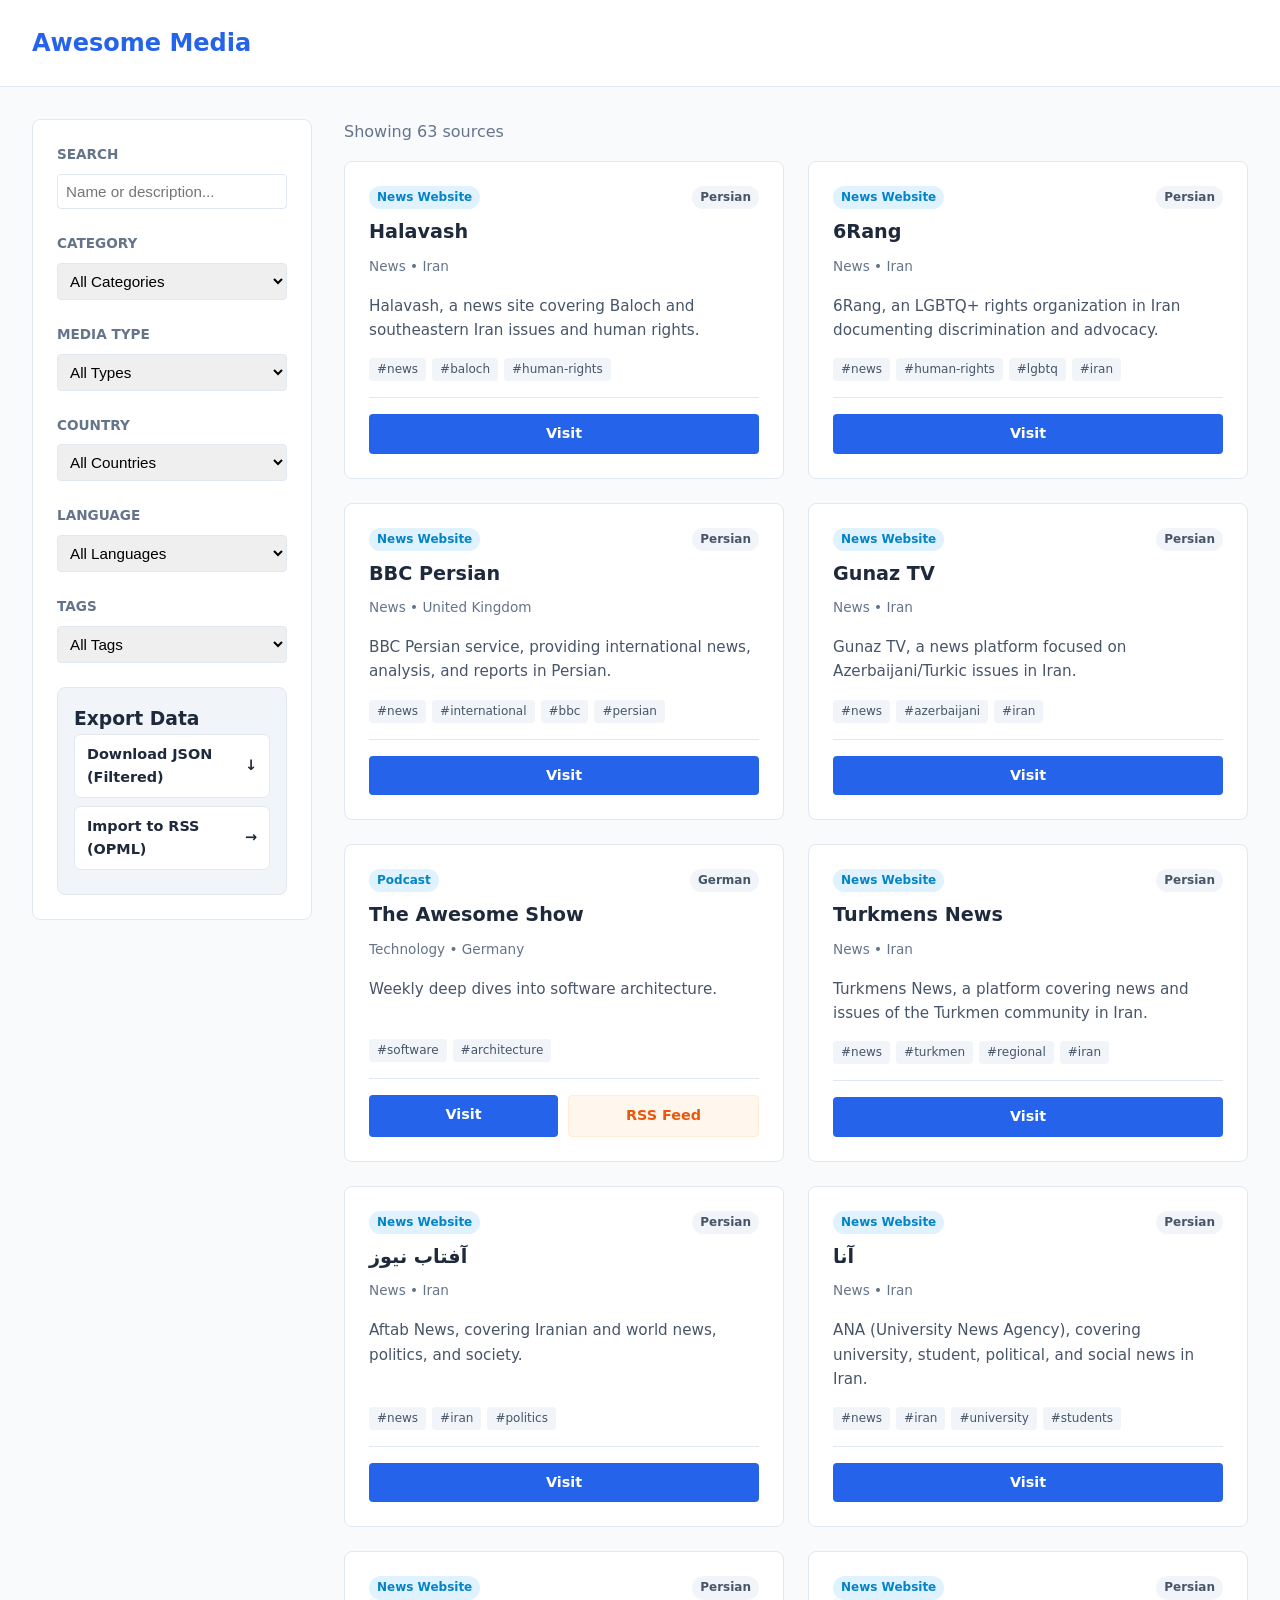
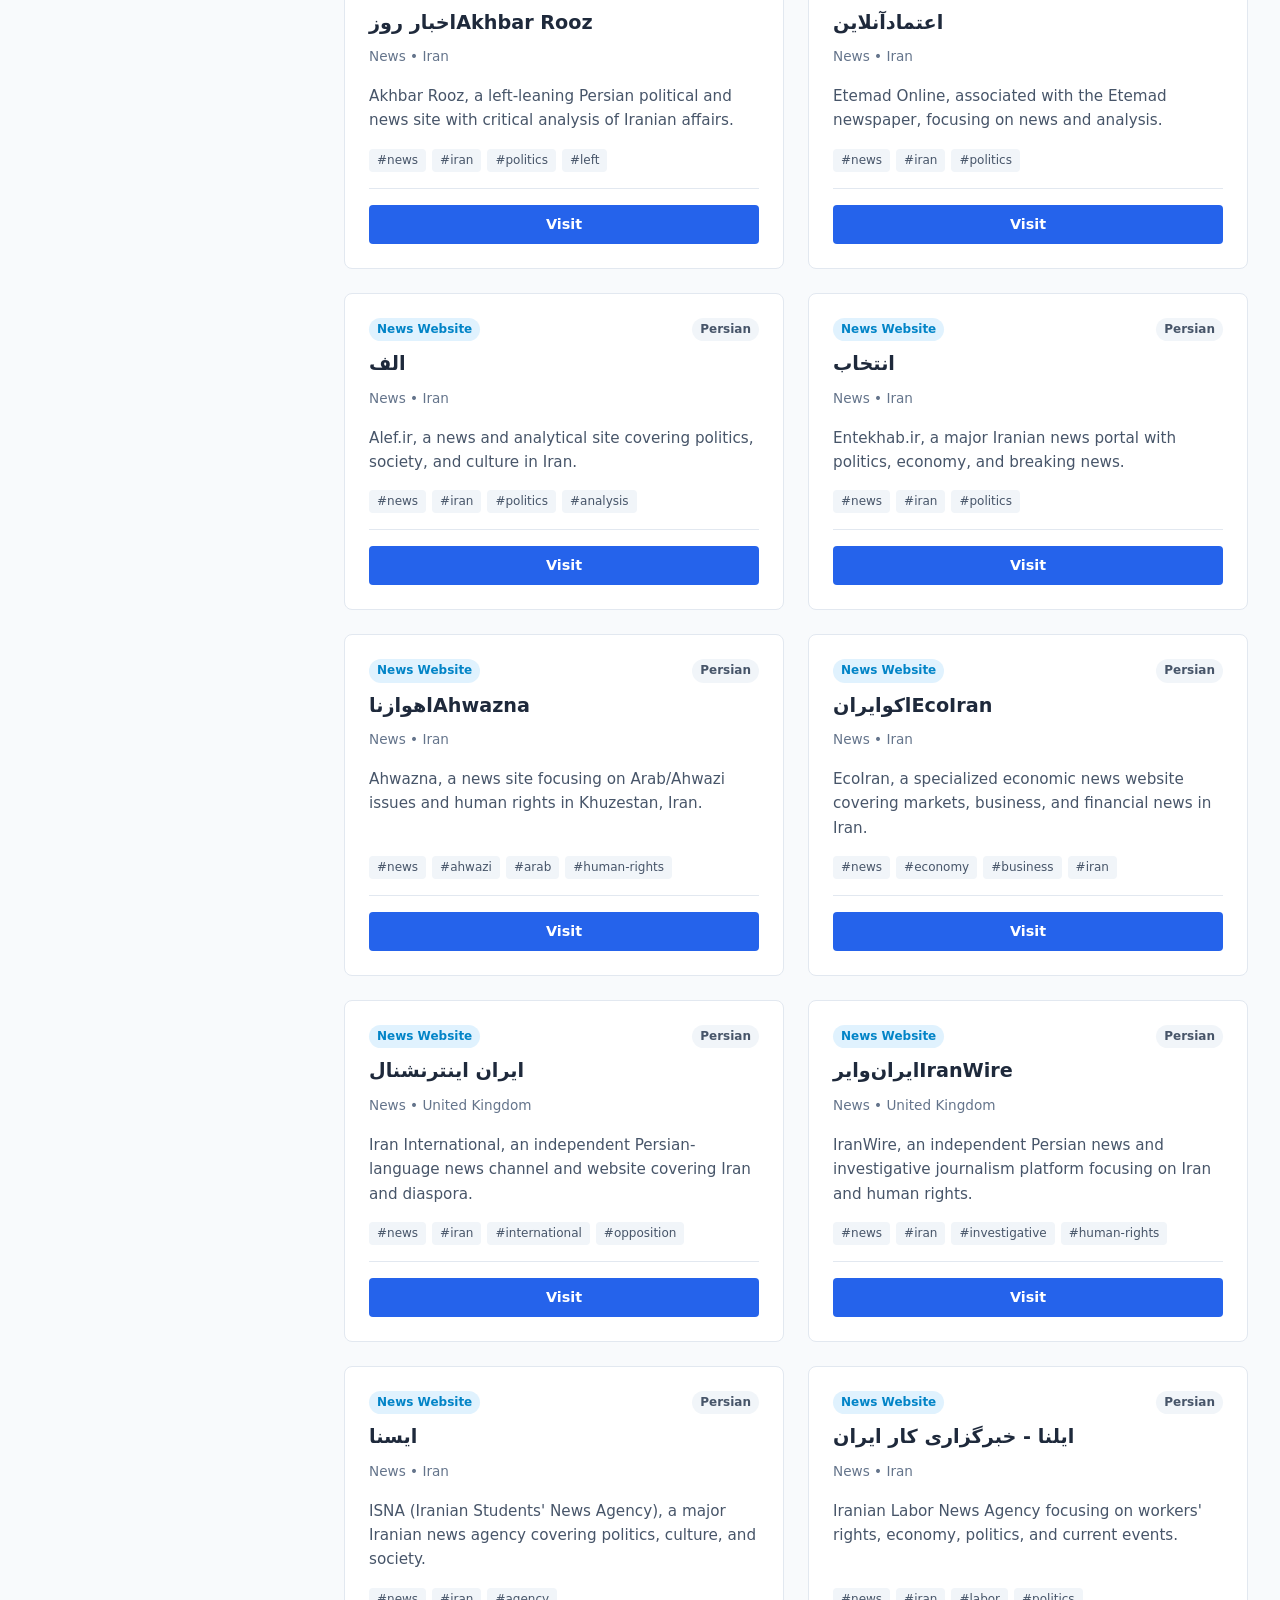
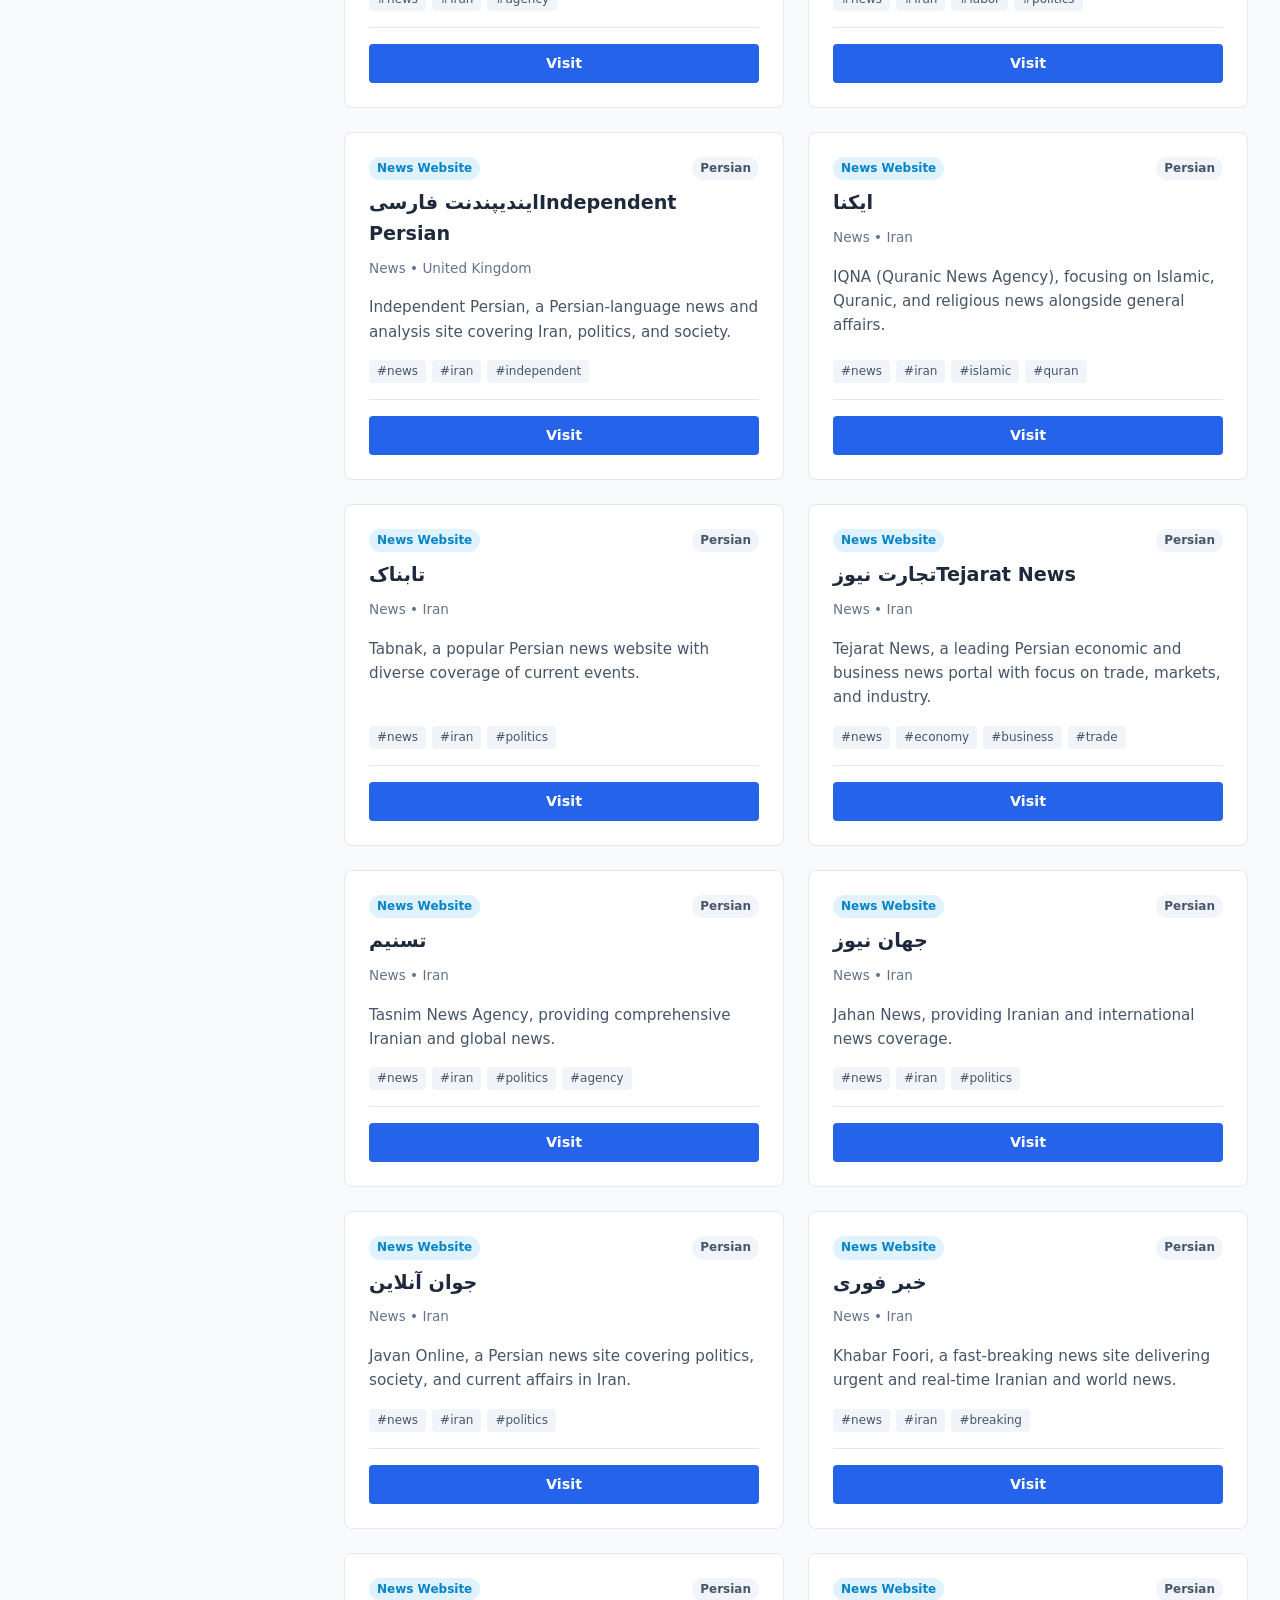
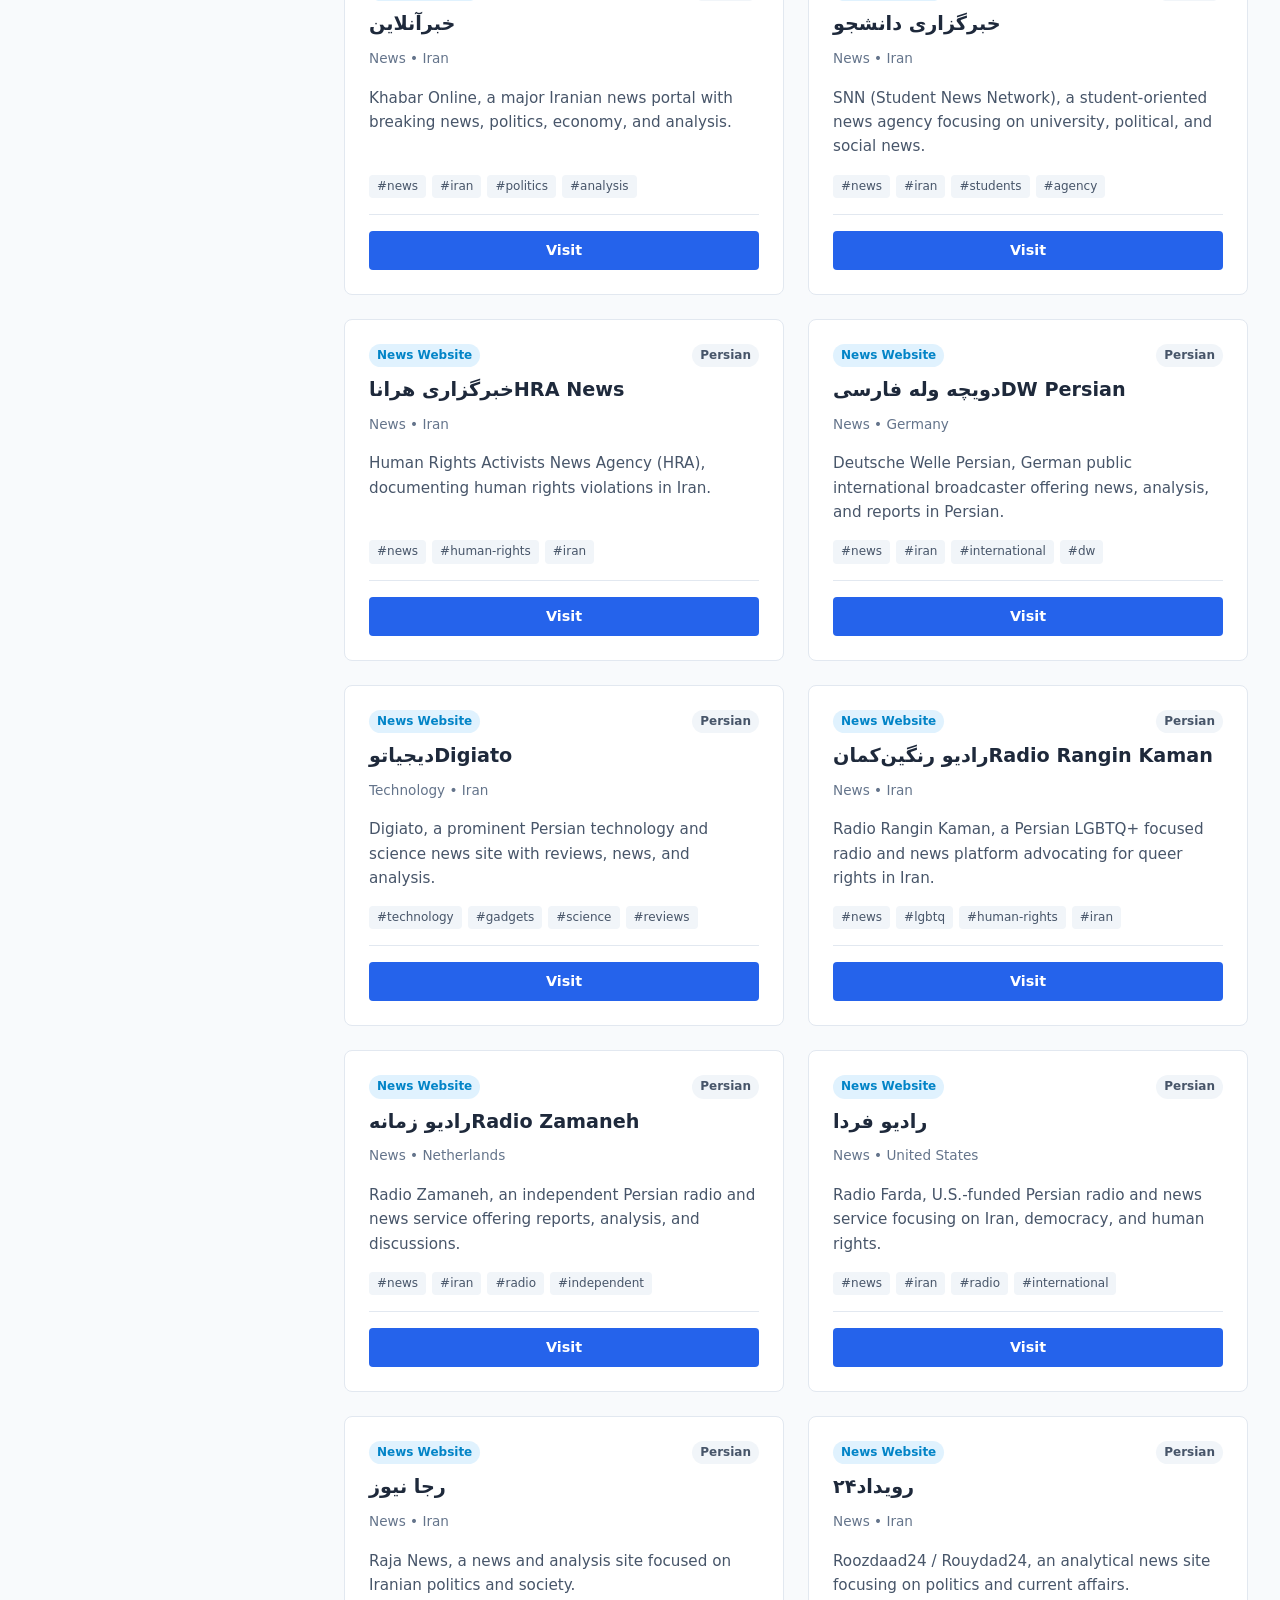
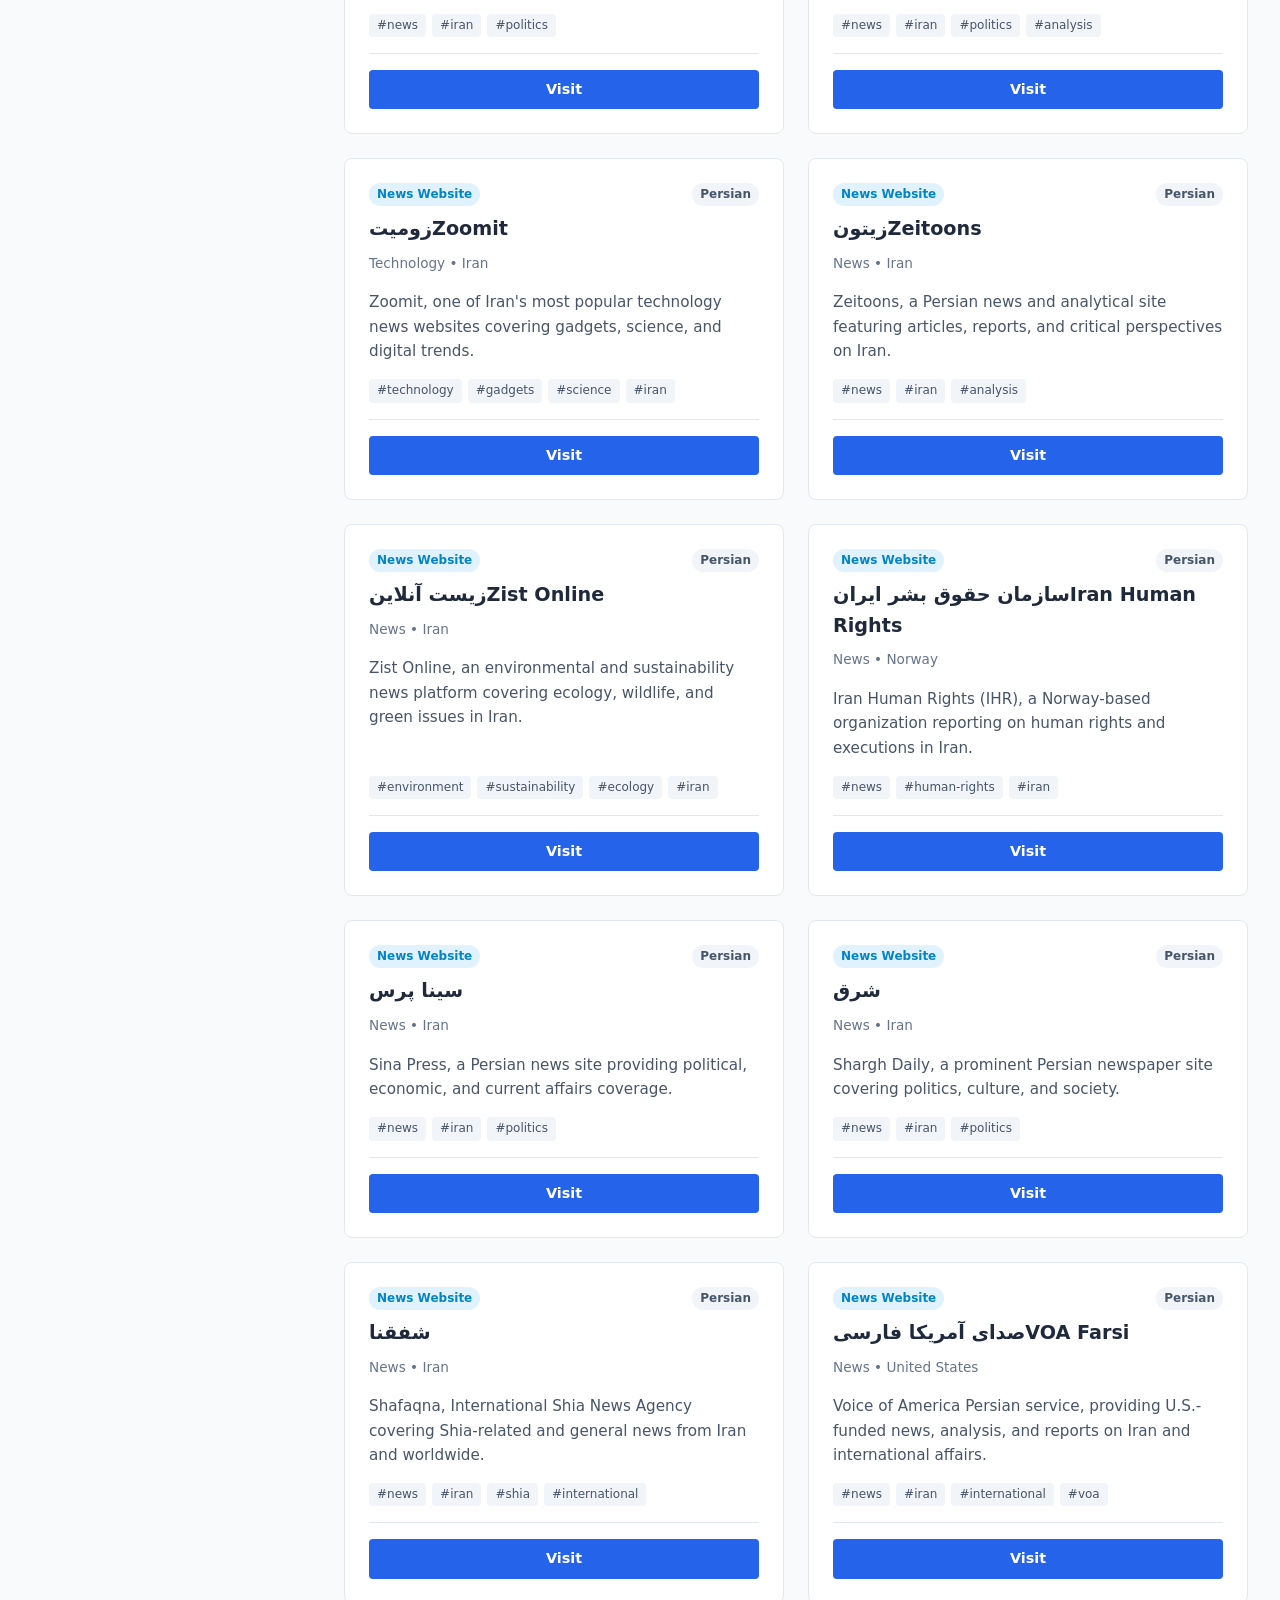
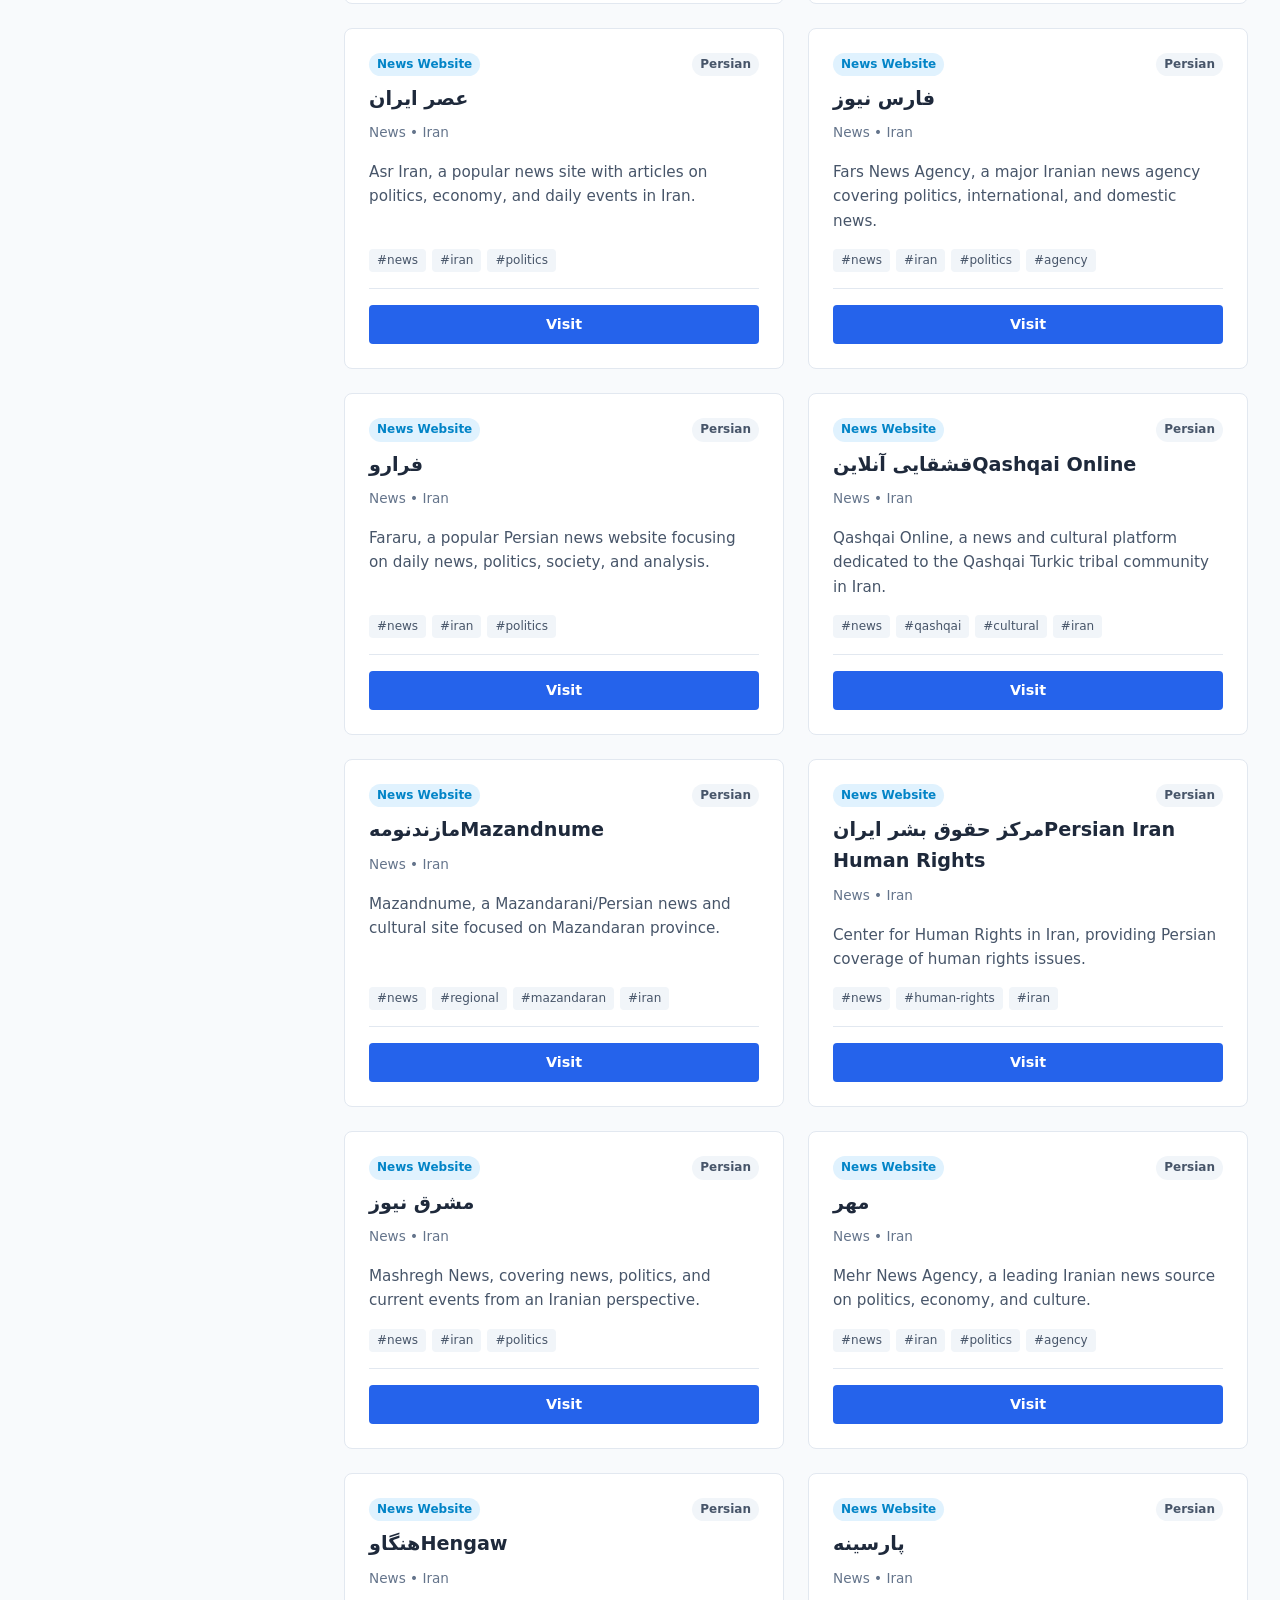
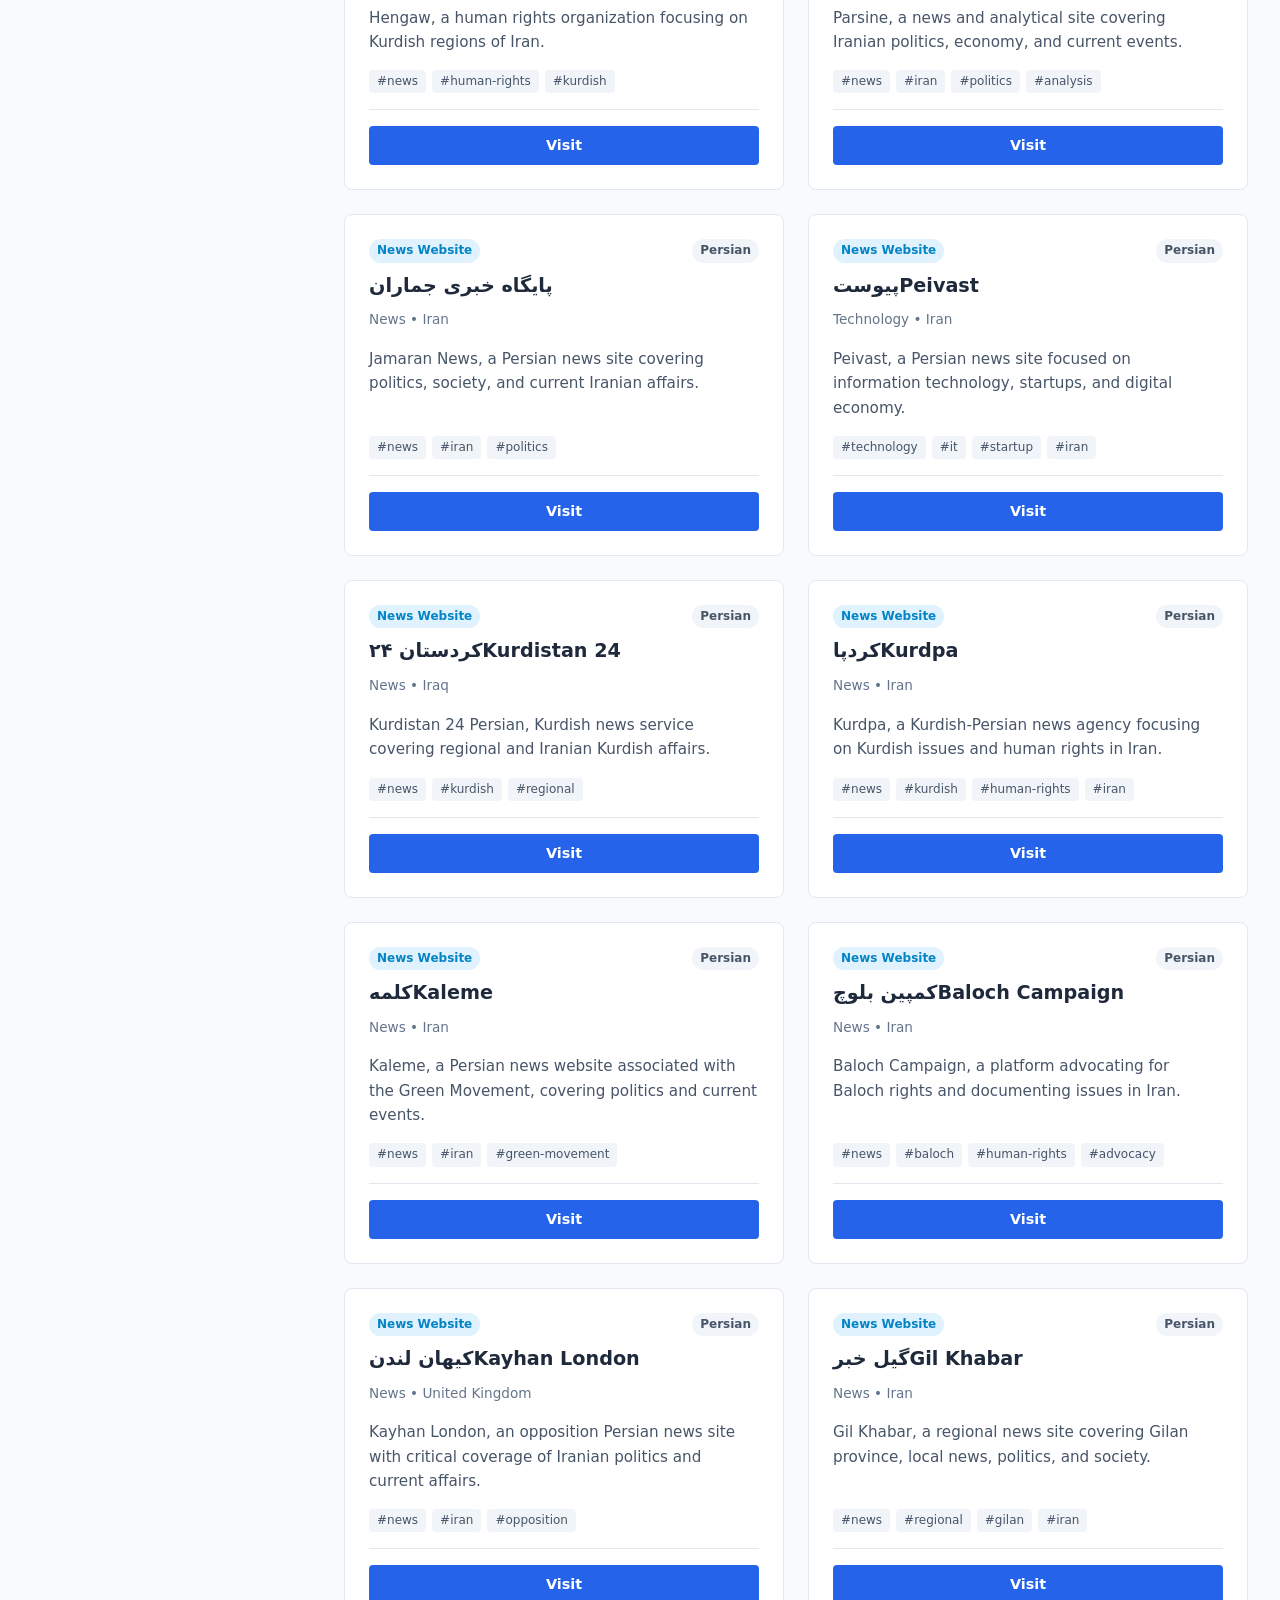
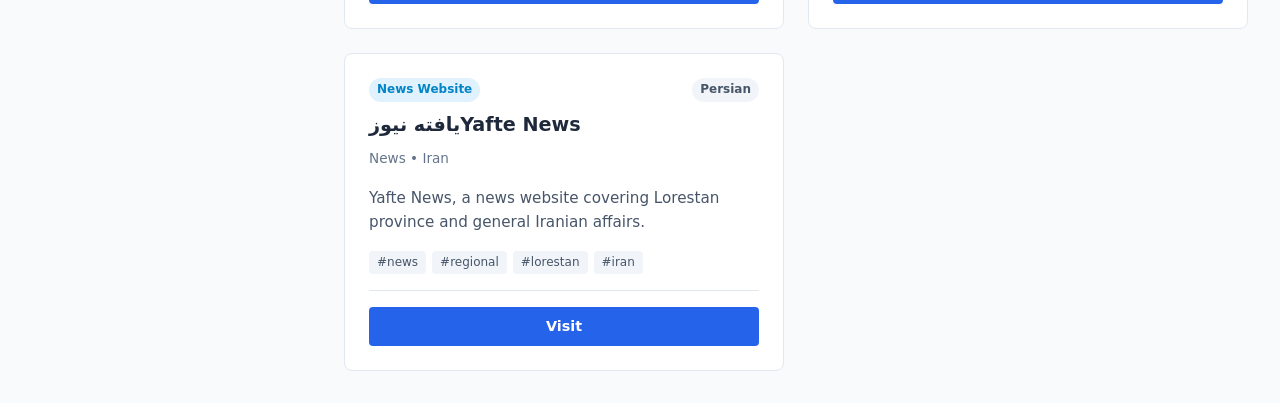
==== commit 3faa7247: "deploy: f8a6e5ced4beae368c80c4640ef717aed7f38bac" ====
--- a/index.html
+++ b/index.html
@@ -685,7 +685,7 @@
             </article>
             
             <article class="card" 
-                     data-title="اخبار روز | akhbar rooz" 
+                     data-title="اخبار روزakhbar rooz" 
                      data-desc="akhbar rooz, a left-leaning persian political and news site with critical analysis of iranian affairs."
                      data-category="News"
                      data-type="News Website"
@@ -698,7 +698,7 @@
                     <span class="badge" style="background: #f1f5f9; color: #475569;">Persian</span>
                 </div>
                 
-                <h3>اخبار روز | Akhbar Rooz</h3>
+                <h3>اخبار روزAkhbar Rooz</h3>
                 <div class="meta">News &bull; Iran</div>
                 <p class="desc">Akhbar Rooz, a left-leaning Persian political and news site with critical analysis of Iranian affairs.</p>
                 
@@ -833,7 +833,7 @@
             </article>
             
             <article class="card" 
-                     data-title="اهوازنا | ahwazna" 
+                     data-title="اهوازناahwazna" 
                      data-desc="ahwazna, a news site focusing on arab/ahwazi issues and human rights in khuzestan, iran."
                      data-category="News"
                      data-type="News Website"
@@ -846,7 +846,7 @@
                     <span class="badge" style="background: #f1f5f9; color: #475569;">Persian</span>
                 </div>
                 
-                <h3>اهوازنا | Ahwazna</h3>
+                <h3>اهوازناAhwazna</h3>
                 <div class="meta">News &bull; Iran</div>
                 <p class="desc">Ahwazna, a news site focusing on Arab/Ahwazi issues and human rights in Khuzestan, Iran.</p>
                 
@@ -871,7 +871,7 @@
             </article>
             
             <article class="card" 
-                     data-title="اکوایران | ecoiran" 
+                     data-title="اکوایرانecoiran" 
                      data-desc="ecoiran, a specialized economic news website covering markets, business, and financial news in iran."
                      data-category="News"
                      data-type="News Website"
@@ -884,7 +884,7 @@
                     <span class="badge" style="background: #f1f5f9; color: #475569;">Persian</span>
                 </div>
                 
-                <h3>اکوایران | EcoIran</h3>
+                <h3>اکوایرانEcoIran</h3>
                 <div class="meta">News &bull; Iran</div>
                 <p class="desc">EcoIran, a specialized economic news website covering markets, business, and financial news in Iran.</p>
                 
@@ -947,7 +947,7 @@
             </article>
             
             <article class="card" 
-                     data-title="ایران‌وایر | iranwire" 
+                     data-title="ایران‌وایرiranwire" 
                      data-desc="iranwire, an independent persian news and investigative journalism platform focusing on iran and human rights."
                      data-category="News"
                      data-type="News Website"
@@ -960,7 +960,7 @@
                     <span class="badge" style="background: #f1f5f9; color: #475569;">Persian</span>
                 </div>
                 
-                <h3>ایران‌وایر | IranWire</h3>
+                <h3>ایران‌وایرIranWire</h3>
                 <div class="meta">News &bull; United Kingdom</div>
                 <p class="desc">IranWire, an independent Persian news and investigative journalism platform focusing on Iran and human rights.</p>
                 
@@ -1059,7 +1059,7 @@
             </article>
             
             <article class="card" 
-                     data-title="ایندیپندنت فارسی | independent persian" 
+                     data-title="ایندیپندنت فارسیindependent persian" 
                      data-desc="independent persian, a persian-language news and analysis site covering iran, politics, and society."
                      data-category="News"
                      data-type="News Website"
@@ -1072,7 +1072,7 @@
                     <span class="badge" style="background: #f1f5f9; color: #475569;">Persian</span>
                 </div>
                 
-                <h3>ایندیپندنت فارسی | Independent Persian</h3>
+                <h3>ایندیپندنت فارسیIndependent Persian</h3>
                 <div class="meta">News &bull; United Kingdom</div>
                 <p class="desc">Independent Persian, a Persian-language news and analysis site covering Iran, politics, and society.</p>
                 
@@ -1169,7 +1169,7 @@
             </article>
             
             <article class="card" 
-                     data-title="تجارت نیوز | tejarat news" 
+                     data-title="تجارت نیوزtejarat news" 
                      data-desc="tejarat news, a leading persian economic and business news portal with focus on trade, markets, and industry."
                      data-category="News"
                      data-type="News Website"
@@ -1182,7 +1182,7 @@
                     <span class="badge" style="background: #f1f5f9; color: #475569;">Persian</span>
                 </div>
                 
-                <h3>تجارت نیوز | Tejarat News</h3>
+                <h3>تجارت نیوزTejarat News</h3>
                 <div class="meta">News &bull; Iran</div>
                 <p class="desc">Tejarat News, a leading Persian economic and business news portal with focus on trade, markets, and industry.</p>
                 
@@ -1429,7 +1429,7 @@
             </article>
             
             <article class="card" 
-                     data-title="خبرگزاری هرانا | hra news" 
+                     data-title="خبرگزاری هراناhra news" 
                      data-desc="human rights activists news agency (hra), documenting human rights violations in iran."
                      data-category="News"
                      data-type="News Website"
@@ -1442,7 +1442,7 @@
                     <span class="badge" style="background: #f1f5f9; color: #475569;">Persian</span>
                 </div>
                 
-                <h3>خبرگزاری هرانا | HRA News</h3>
+                <h3>خبرگزاری هراناHRA News</h3>
                 <div class="meta">News &bull; Iran</div>
                 <p class="desc">Human Rights Activists News Agency (HRA), documenting human rights violations in Iran.</p>
                 
@@ -1465,7 +1465,7 @@
             </article>
             
             <article class="card" 
-                     data-title="دویچه وله فارسی | dw persian" 
+                     data-title="دویچه وله فارسیdw persian" 
                      data-desc="deutsche welle persian, german public international broadcaster offering news, analysis, and reports in persian."
                      data-category="News"
                      data-type="News Website"
@@ -1478,7 +1478,7 @@
                     <span class="badge" style="background: #f1f5f9; color: #475569;">Persian</span>
                 </div>
                 
-                <h3>دویچه وله فارسی | DW Persian</h3>
+                <h3>دویچه وله فارسیDW Persian</h3>
                 <div class="meta">News &bull; Germany</div>
                 <p class="desc">Deutsche Welle Persian, German public international broadcaster offering news, analysis, and reports in Persian.</p>
                 
@@ -1503,7 +1503,7 @@
             </article>
             
             <article class="card" 
-                     data-title="دیجیاتو | digiato" 
+                     data-title="دیجیاتوdigiato" 
                      data-desc="digiato, a prominent persian technology and science news site with reviews, news, and analysis."
                      data-category="Technology"
                      data-type="News Website"
@@ -1516,7 +1516,7 @@
                     <span class="badge" style="background: #f1f5f9; color: #475569;">Persian</span>
                 </div>
                 
-                <h3>دیجیاتو | Digiato</h3>
+                <h3>دیجیاتوDigiato</h3>
                 <div class="meta">Technology &bull; Iran</div>
                 <p class="desc">Digiato, a prominent Persian technology and science news site with reviews, news, and analysis.</p>
                 
@@ -1541,7 +1541,7 @@
             </article>
             
             <article class="card" 
-                     data-title="رادیو رنگین‌کمان | radio rangin kaman" 
+                     data-title="رادیو رنگین‌کمانradio rangin kaman" 
                      data-desc="radio rangin kaman, a persian lgbtq+ focused radio and news platform advocating for queer rights in iran."
                      data-category="News"
                      data-type="News Website"
@@ -1554,7 +1554,7 @@
                     <span class="badge" style="background: #f1f5f9; color: #475569;">Persian</span>
                 </div>
                 
-                <h3>رادیو رنگین‌کمان | Radio Rangin Kaman</h3>
+                <h3>رادیو رنگین‌کمانRadio Rangin Kaman</h3>
                 <div class="meta">News &bull; Iran</div>
                 <p class="desc">Radio Rangin Kaman, a Persian LGBTQ+ focused radio and news platform advocating for queer rights in Iran.</p>
                 
@@ -1579,7 +1579,7 @@
             </article>
             
             <article class="card" 
-                     data-title="رادیو زمانه | radio zamaneh" 
+                     data-title="رادیو زمانهradio zamaneh" 
                      data-desc="radio zamaneh, an independent persian radio and news service offering reports, analysis, and discussions."
                      data-category="News"
                      data-type="News Website"
@@ -1592,7 +1592,7 @@
                     <span class="badge" style="background: #f1f5f9; color: #475569;">Persian</span>
                 </div>
                 
-                <h3>رادیو زمانه | Radio Zamaneh</h3>
+                <h3>رادیو زمانهRadio Zamaneh</h3>
                 <div class="meta">News &bull; Netherlands</div>
                 <p class="desc">Radio Zamaneh, an independent Persian radio and news service offering reports, analysis, and discussions.</p>
                 
@@ -1729,7 +1729,7 @@
             </article>
             
             <article class="card" 
-                     data-title="زومیت | zoomit" 
+                     data-title="زومیتzoomit" 
                      data-desc="zoomit, one of iran&#39;s most popular technology news websites covering gadgets, science, and digital trends."
                      data-category="Technology"
                      data-type="News Website"
@@ -1742,7 +1742,7 @@
                     <span class="badge" style="background: #f1f5f9; color: #475569;">Persian</span>
                 </div>
                 
-                <h3>زومیت | Zoomit</h3>
+                <h3>زومیتZoomit</h3>
                 <div class="meta">Technology &bull; Iran</div>
                 <p class="desc">Zoomit, one of Iran&#39;s most popular technology news websites covering gadgets, science, and digital trends.</p>
                 
@@ -1767,7 +1767,7 @@
             </article>
             
             <article class="card" 
-                     data-title="زیتون | zeitoons" 
+                     data-title="زیتونzeitoons" 
                      data-desc="zeitoons, a persian news and analytical site featuring articles, reports, and critical perspectives on iran."
                      data-category="News"
                      data-type="News Website"
@@ -1780,7 +1780,7 @@
                     <span class="badge" style="background: #f1f5f9; color: #475569;">Persian</span>
                 </div>
                 
-                <h3>زیتون | Zeitoons</h3>
+                <h3>زیتونZeitoons</h3>
                 <div class="meta">News &bull; Iran</div>
                 <p class="desc">Zeitoons, a Persian news and analytical site featuring articles, reports, and critical perspectives on Iran.</p>
                 
@@ -1803,7 +1803,7 @@
             </article>
             
             <article class="card" 
-                     data-title="زیست آنلاین | zist online" 
+                     data-title="زیست آنلاینzist online" 
                      data-desc="zist online, an environmental and sustainability news platform covering ecology, wildlife, and green issues in iran."
                      data-category="News"
                      data-type="News Website"
@@ -1816,7 +1816,7 @@
                     <span class="badge" style="background: #f1f5f9; color: #475569;">Persian</span>
                 </div>
                 
-                <h3>زیست آنلاین | Zist Online</h3>
+                <h3>زیست آنلاینZist Online</h3>
                 <div class="meta">News &bull; Iran</div>
                 <p class="desc">Zist Online, an environmental and sustainability news platform covering ecology, wildlife, and green issues in Iran.</p>
                 
@@ -1841,7 +1841,7 @@
             </article>
             
             <article class="card" 
-                     data-title="سازمان حقوق بشر ایران | iran human rights" 
+                     data-title="سازمان حقوق بشر ایرانiran human rights" 
                      data-desc="iran human rights (ihr), a norway-based organization reporting on human rights and executions in iran."
                      data-category="News"
                      data-type="News Website"
@@ -1854,7 +1854,7 @@
                     <span class="badge" style="background: #f1f5f9; color: #475569;">Persian</span>
                 </div>
                 
-                <h3>سازمان حقوق بشر ایران | Iran Human Rights</h3>
+                <h3>سازمان حقوق بشر ایرانIran Human Rights</h3>
                 <div class="meta">News &bull; Norway</div>
                 <p class="desc">Iran Human Rights (IHR), a Norway-based organization reporting on human rights and executions in Iran.</p>
                 
@@ -1987,7 +1987,7 @@
             </article>
             
             <article class="card" 
-                     data-title="صدای آمریکا فارسی | voa farsi" 
+                     data-title="صدای آمریکا فارسیvoa farsi" 
                      data-desc="voice of america persian service, providing u.s.-funded news, analysis, and reports on iran and international affairs."
                      data-category="News"
                      data-type="News Website"
@@ -2000,7 +2000,7 @@
                     <span class="badge" style="background: #f1f5f9; color: #475569;">Persian</span>
                 </div>
                 
-                <h3>صدای آمریکا فارسی | VOA Farsi</h3>
+                <h3>صدای آمریکا فارسیVOA Farsi</h3>
                 <div class="meta">News &bull; United States</div>
                 <p class="desc">Voice of America Persian service, providing U.S.-funded news, analysis, and reports on Iran and international affairs.</p>
                 
@@ -2135,7 +2135,7 @@
             </article>
             
             <article class="card" 
-                     data-title="قشقایی آنلاین | qashqai online" 
+                     data-title="قشقایی آنلاینqashqai online" 
                      data-desc="qashqai online, a news and cultural platform dedicated to the qashqai turkic tribal community in iran."
                      data-category="News"
                      data-type="News Website"
@@ -2148,7 +2148,7 @@
                     <span class="badge" style="background: #f1f5f9; color: #475569;">Persian</span>
                 </div>
                 
-                <h3>قشقایی آنلاین | Qashqai Online</h3>
+                <h3>قشقایی آنلاینQashqai Online</h3>
                 <div class="meta">News &bull; Iran</div>
                 <p class="desc">Qashqai Online, a news and cultural platform dedicated to the Qashqai Turkic tribal community in Iran.</p>
                 
@@ -2173,7 +2173,7 @@
             </article>
             
             <article class="card" 
-                     data-title="مازندنومه | mazandnume" 
+                     data-title="مازندنومهmazandnume" 
                      data-desc="mazandnume, a mazandarani/persian news and cultural site focused on mazandaran province."
                      data-category="News"
                      data-type="News Website"
@@ -2186,7 +2186,7 @@
                     <span class="badge" style="background: #f1f5f9; color: #475569;">Persian</span>
                 </div>
                 
-                <h3>مازندنومه | Mazandnume</h3>
+                <h3>مازندنومهMazandnume</h3>
                 <div class="meta">News &bull; Iran</div>
                 <p class="desc">Mazandnume, a Mazandarani/Persian news and cultural site focused on Mazandaran province.</p>
                 
@@ -2211,7 +2211,7 @@
             </article>
             
             <article class="card" 
-                     data-title="مرکز حقوق بشر ایران | persian iran human rights" 
+                     data-title="مرکز حقوق بشر ایرانpersian iran human rights" 
                      data-desc="center for human rights in iran, providing persian coverage of human rights issues."
                      data-category="News"
                      data-type="News Website"
@@ -2224,7 +2224,7 @@
                     <span class="badge" style="background: #f1f5f9; color: #475569;">Persian</span>
                 </div>
                 
-                <h3>مرکز حقوق بشر ایران | Persian Iran Human Rights</h3>
+                <h3>مرکز حقوق بشر ایرانPersian Iran Human Rights</h3>
                 <div class="meta">News &bull; Iran</div>
                 <p class="desc">Center for Human Rights in Iran, providing Persian coverage of human rights issues.</p>
                 
@@ -2321,7 +2321,7 @@
             </article>
             
             <article class="card" 
-                     data-title="هنگاو | hengaw" 
+                     data-title="هنگاوhengaw" 
                      data-desc="hengaw, a human rights organization focusing on kurdish regions of iran."
                      data-category="News"
                      data-type="News Website"
@@ -2334,7 +2334,7 @@
                     <span class="badge" style="background: #f1f5f9; color: #475569;">Persian</span>
                 </div>
                 
-                <h3>هنگاو | Hengaw</h3>
+                <h3>هنگاوHengaw</h3>
                 <div class="meta">News &bull; Iran</div>
                 <p class="desc">Hengaw, a human rights organization focusing on Kurdish regions of Iran.</p>
                 
@@ -2431,7 +2431,7 @@
             </article>
             
             <article class="card" 
-                     data-title="پیوست | peivast" 
+                     data-title="پیوستpeivast" 
                      data-desc="peivast, a persian news site focused on information technology, startups, and digital economy."
                      data-category="Technology"
                      data-type="News Website"
@@ -2444,7 +2444,7 @@
                     <span class="badge" style="background: #f1f5f9; color: #475569;">Persian</span>
                 </div>
                 
-                <h3>پیوست | Peivast</h3>
+                <h3>پیوستPeivast</h3>
                 <div class="meta">Technology &bull; Iran</div>
                 <p class="desc">Peivast, a Persian news site focused on information technology, startups, and digital economy.</p>
                 
@@ -2469,7 +2469,7 @@
             </article>
             
             <article class="card" 
-                     data-title="کردستان ۲۴ | kurdistan 24" 
+                     data-title="کردستان ۲۴kurdistan 24" 
                      data-desc="kurdistan 24 persian, kurdish news service covering regional and iranian kurdish affairs."
                      data-category="News"
                      data-type="News Website"
@@ -2482,7 +2482,7 @@
                     <span class="badge" style="background: #f1f5f9; color: #475569;">Persian</span>
                 </div>
                 
-                <h3>کردستان ۲۴ | Kurdistan 24</h3>
+                <h3>کردستان ۲۴Kurdistan 24</h3>
                 <div class="meta">News &bull; Iraq</div>
                 <p class="desc">Kurdistan 24 Persian, Kurdish news service covering regional and Iranian Kurdish affairs.</p>
                 
@@ -2505,7 +2505,7 @@
             </article>
             
             <article class="card" 
-                     data-title="کردپا | kurdpa" 
+                     data-title="کردپاkurdpa" 
                      data-desc="kurdpa, a kurdish-persian news agency focusing on kurdish issues and human rights in iran."
                      data-category="News"
                      data-type="News Website"
@@ -2518,7 +2518,7 @@
                     <span class="badge" style="background: #f1f5f9; color: #475569;">Persian</span>
                 </div>
                 
-                <h3>کردپا | Kurdpa</h3>
+                <h3>کردپاKurdpa</h3>
                 <div class="meta">News &bull; Iran</div>
                 <p class="desc">Kurdpa, a Kurdish-Persian news agency focusing on Kurdish issues and human rights in Iran.</p>
                 
@@ -2543,7 +2543,7 @@
             </article>
             
             <article class="card" 
-                     data-title="کلمه | kaleme" 
+                     data-title="کلمهkaleme" 
                      data-desc="kaleme, a persian news website associated with the green movement, covering politics and current events."
                      data-category="News"
                      data-type="News Website"
@@ -2556,7 +2556,7 @@
                     <span class="badge" style="background: #f1f5f9; color: #475569;">Persian</span>
                 </div>
                 
-                <h3>کلمه | Kaleme</h3>
+                <h3>کلمهKaleme</h3>
                 <div class="meta">News &bull; Iran</div>
                 <p class="desc">Kaleme, a Persian news website associated with the Green Movement, covering politics and current events.</p>
                 
@@ -2579,7 +2579,7 @@
             </article>
             
             <article class="card" 
-                     data-title="کمپین بلوچ | baloch campaign" 
+                     data-title="کمپین بلوچbaloch campaign" 
                      data-desc="baloch campaign, a platform advocating for baloch rights and documenting issues in iran."
                      data-category="News"
                      data-type="News Website"
@@ -2592,7 +2592,7 @@
                     <span class="badge" style="background: #f1f5f9; color: #475569;">Persian</span>
                 </div>
                 
-                <h3>کمپین بلوچ | Baloch Campaign</h3>
+                <h3>کمپین بلوچBaloch Campaign</h3>
                 <div class="meta">News &bull; Iran</div>
                 <p class="desc">Baloch Campaign, a platform advocating for Baloch rights and documenting issues in Iran.</p>
                 
@@ -2617,7 +2617,7 @@
             </article>
             
             <article class="card" 
-                     data-title="کیهان لندن | kayhan london" 
+                     data-title="کیهان لندنkayhan london" 
                      data-desc="kayhan london, an opposition persian news site with critical coverage of iranian politics and current affairs."
                      data-category="News"
                      data-type="News Website"
@@ -2630,7 +2630,7 @@
                     <span class="badge" style="background: #f1f5f9; color: #475569;">Persian</span>
                 </div>
                 
-                <h3>کیهان لندن | Kayhan London</h3>
+                <h3>کیهان لندنKayhan London</h3>
                 <div class="meta">News &bull; United Kingdom</div>
                 <p class="desc">Kayhan London, an opposition Persian news site with critical coverage of Iranian politics and current affairs.</p>
                 
@@ -2653,7 +2653,7 @@
             </article>
             
             <article class="card" 
-                     data-title="گیل خبر | gil khabar" 
+                     data-title="گیل خبرgil khabar" 
                      data-desc="gil khabar, a regional news site covering gilan province, local news, politics, and society."
                      data-category="News"
                      data-type="News Website"
@@ -2666,7 +2666,7 @@
                     <span class="badge" style="background: #f1f5f9; color: #475569;">Persian</span>
                 </div>
                 
-                <h3>گیل خبر | Gil Khabar</h3>
+                <h3>گیل خبرGil Khabar</h3>
                 <div class="meta">News &bull; Iran</div>
                 <p class="desc">Gil Khabar, a regional news site covering Gilan province, local news, politics, and society.</p>
                 
@@ -2691,7 +2691,7 @@
             </article>
             
             <article class="card" 
-                     data-title="یافته نیوز | yafte news" 
+                     data-title="یافته نیوزyafte news" 
                      data-desc="yafte news, a news website covering lorestan province and general iranian affairs."
                      data-category="News"
                      data-type="News Website"
@@ -2704,7 +2704,7 @@
                     <span class="badge" style="background: #f1f5f9; color: #475569;">Persian</span>
                 </div>
                 
-                <h3>یافته نیوز | Yafte News</h3>
+                <h3>یافته نیوزYafte News</h3>
                 <div class="meta">News &bull; Iran</div>
                 <p class="desc">Yafte News, a news website covering Lorestan province and general Iranian affairs.</p>
                 
@@ -2737,7 +2737,7 @@
 </div>
 
 <script id="sources-data" type="application/json">
-[{"title": " Halavash", "category": "News", "media_type": "News Website", "country": "Iran", "language": "Persian", "description": "Halavash, a news site covering Baloch and southeastern Iran issues and human rights.", "website_url": "https://halavash.org/", "website_text": "Visit Website", "rss_url": "", "tags": ["news", "baloch", "human-rights"]}, {"title": "6Rang", "category": "News", "media_type": "News Website", "country": "Iran", "language": "Persian", "description": "6Rang, an LGBTQ+ rights organization in Iran documenting discrimination and advocacy.", "website_url": "https://6rang.org/", "website_text": "Visit Website", "rss_url": "", "tags": ["news", "human-rights", "lgbtq", "iran"]}, {"title": "BBC Persian", "category": "News", "media_type": "News Website", "country": "United Kingdom", "language": "Persian", "description": "BBC Persian service, providing international news, analysis, and reports in Persian.", "website_url": "https://www.bbc.com/persian", "website_text": "Visit Website", "rss_url": "", "tags": ["news", "international", "bbc", "persian"]}, {"title": "Gunaz TV", "category": "News", "media_type": "News Website", "country": "Iran", "language": "Persian", "description": "Gunaz TV, a news platform focused on Azerbaijani/Turkic issues in Iran.", "website_url": "https://www.gunaz.tv/fa", "website_text": "Visit Website", "rss_url": "", "tags": ["news", "azerbaijani", "iran"]}, {"title": "The Awesome Show", "category": "Technology", "media_type": "Podcast", "country": "Germany", "language": "German", "description": "Weekly deep dives into software architecture.", "website_url": "https://open.spotify.com/show/example", "website_text": "Listen on Spotify", "rss_url": "https://feeds.transistor.fm/example", "tags": ["software", "architecture"]}, {"title": "Turkmens News", "category": "News", "media_type": "News Website", "country": "Iran", "language": "Persian", "description": "Turkmens News, a platform covering news and issues of the Turkmen community in Iran.", "website_url": "https://turkmensnews.com/", "website_text": "Visit Website", "rss_url": "", "tags": ["news", "turkmen", "regional", "iran"]}, {"title": "\u0622\u0641\u062a\u0627\u0628 \u0646\u06cc\u0648\u0632", "category": "News", "media_type": "News Website", "country": "Iran", "language": "Persian", "description": "Aftab News, covering Iranian and world news, politics, and society.", "website_url": "https://aftabnews.ir/", "website_text": "Visit Website", "rss_url": "", "tags": ["news", "iran", "politics"]}, {"title": "\u0622\u0646\u0627", "category": "News", "media_type": "News Website", "country": "Iran", "language": "Persian", "description": "ANA (University News Agency), covering university, student, political, and social news in Iran.", "website_url": "https://ana.ir/", "website_text": "Visit Website", "rss_url": "", "tags": ["news", "iran", "university", "students"]}, {"title": "\u0627\u062e\u0628\u0627\u0631 \u0631\u0648\u0632 | Akhbar Rooz", "category": "News", "media_type": "News Website", "country": "Iran", "language": "Persian", "description": "Akhbar Rooz, a left-leaning Persian political and news site with critical analysis of Iranian affairs.", "website_url": "https://www.akhbar-rooz.com/", "website_text": "Visit Website", "rss_url": "", "tags": ["news", "iran", "politics", "left"]}, {"title": "\u0627\u0639\u062a\u0645\u0627\u062f\u0622\u0646\u0644\u0627\u06cc\u0646", "category": "News", "media_type": "News Website", "country": "Iran", "language": "Persian", "description": "Etemad Online, associated with the Etemad newspaper, focusing on news and analysis.", "website_url": "https://etemadonline.com/", "website_text": "Visit Website", "rss_url": "", "tags": ["news", "iran", "politics"]}, {"title": "\u0627\u0644\u0641", "category": "News", "media_type": "News Website", "country": "Iran", "language": "Persian", "description": "Alef.ir, a news and analytical site covering politics, society, and culture in Iran.", "website_url": "https://alef.ir/", "website_text": "Visit Website", "rss_url": "", "tags": ["news", "iran", "politics", "analysis"]}, {"title": "\u0627\u0646\u062a\u062e\u0627\u0628", "category": "News", "media_type": "News Website", "country": "Iran", "language": "Persian", "description": "Entekhab.ir, a major Iranian news portal with politics, economy, and breaking news.", "website_url": "https://entekhab.ir/", "website_text": "Visit Website", "rss_url": "", "tags": ["news", "iran", "politics"]}, {"title": "\u0627\u0647\u0648\u0627\u0632\u0646\u0627 | Ahwazna", "category": "News", "media_type": "News Website", "country": "Iran", "language": "Persian", "description": "Ahwazna, a news site focusing on Arab/Ahwazi issues and human rights in Khuzestan, Iran.", "website_url": "https://ahwazna.net/", "website_text": "Visit Website", "rss_url": "", "tags": ["news", "ahwazi", "arab", "human-rights"]}, {"title": "\u0627\u06a9\u0648\u0627\u06cc\u0631\u0627\u0646 | EcoIran", "category": "News", "media_type": "News Website", "country": "Iran", "language": "Persian", "description": "EcoIran, a specialized economic news website covering markets, business, and financial news in Iran.", "website_url": "https://ecoiran.com/", "website_text": "Visit Website", "rss_url": "", "tags": ["news", "economy", "business", "iran"]}, {"title": "\u0627\u06cc\u0631\u0627\u0646 \u0627\u06cc\u0646\u062a\u0631\u0646\u0634\u0646\u0627\u0644", "category": "News", "media_type": "News Website", "country": "United Kingdom", "language": "Persian", "description": "Iran International, an independent Persian-language news channel and website covering Iran and diaspora.", "website_url": "https://www.iranintl.com/", "website_text": "Visit Website", "rss_url": "", "tags": ["news", "iran", "international", "opposition"]}, {"title": "\u0627\u06cc\u0631\u0627\u0646\u200c\u0648\u0627\u06cc\u0631 | IranWire", "category": "News", "media_type": "News Website", "country": "United Kingdom", "language": "Persian", "description": "IranWire, an independent Persian news and investigative journalism platform focusing on Iran and human rights.", "website_url": "https://iranwire.com/", "website_text": "Visit Website", "rss_url": "", "tags": ["news", "iran", "investigative", "human-rights"]}, {"title": "\u0627\u06cc\u0633\u0646\u0627", "category": "News", "media_type": "News Website", "country": "Iran", "language": "Persian", "description": "ISNA (Iranian Students' News Agency), a major Iranian news agency covering politics, culture, and society.", "website_url": "https://isna.ir/", "website_text": "Visit Website", "rss_url": "", "tags": ["news", "iran", "agency"]}, {"title": "\u0627\u06cc\u0644\u0646\u0627 - \u062e\u0628\u0631\u06af\u0632\u0627\u0631\u06cc \u06a9\u0627\u0631 \u0627\u06cc\u0631\u0627\u0646", "category": "News", "media_type": "News Website", "country": "Iran", "language": "Persian", "description": "Iranian Labor News Agency focusing on workers' rights, economy, politics, and current events.", "website_url": "https://ilna.ir/", "website_text": "Visit Website", "rss_url": "", "tags": ["news", "iran", "labor", "politics"]}, {"title": "\u0627\u06cc\u0646\u062f\u06cc\u067e\u0646\u062f\u0646\u062a \u0641\u0627\u0631\u0633\u06cc | Independent Persian", "category": "News", "media_type": "News Website", "country": "United Kingdom", "language": "Persian", "description": "Independent Persian, a Persian-language news and analysis site covering Iran, politics, and society.", "website_url": "https://www.independentpersian.com/", "website_text": "Visit Website", "rss_url": "", "tags": ["news", "iran", "independent"]}, {"title": "\u0627\u06cc\u06a9\u0646\u0627", "category": "News", "media_type": "News Website", "country": "Iran", "language": "Persian", "description": "IQNA (Quranic News Agency), focusing on Islamic, Quranic, and religious news alongside general affairs.", "website_url": "https://iqna.ir/", "website_text": "Visit Website", "rss_url": "", "tags": ["news", "iran", "islamic", "quran"]}, {"title": "\u062a\u0627\u0628\u0646\u0627\u06a9", "category": "News", "media_type": "News Website", "country": "Iran", "language": "Persian", "description": "Tabnak, a popular Persian news website with diverse coverage of current events.", "website_url": "https://tabnak.ir/", "website_text": "Visit Website", "rss_url": "", "tags": ["news", "iran", "politics"]}, {"title": "\u062a\u062c\u0627\u0631\u062a \u0646\u06cc\u0648\u0632 | Tejarat News", "category": "News", "media_type": "News Website", "country": "Iran", "language": "Persian", "description": "Tejarat News, a leading Persian economic and business news portal with focus on trade, markets, and industry.", "website_url": "https://tejaratnews.com/", "website_text": "Visit Website", "rss_url": "", "tags": ["news", "economy", "business", "trade"]}, {"title": "\u062a\u0633\u0646\u06cc\u0645", "category": "News", "media_type": "News Website", "country": "Iran", "language": "Persian", "description": "Tasnim News Agency, providing comprehensive Iranian and global news.", "website_url": "https://tasnimnews.com/", "website_text": "Visit Website", "rss_url": "", "tags": ["news", "iran", "politics", "agency"]}, {"title": "\u062c\u0647\u0627\u0646 \u0646\u06cc\u0648\u0632", "category": "News", "media_type": "News Website", "country": "Iran", "language": "Persian", "description": "Jahan News, providing Iranian and international news coverage.", "website_url": "https://jahannews.com/", "website_text": "Visit Website", "rss_url": "", "tags": ["news", "iran", "politics"]}, {"title": "\u062c\u0648\u0627\u0646 \u0622\u0646\u0644\u0627\u06cc\u0646", "category": "News", "media_type": "News Website", "country": "Iran", "language": "Persian", "description": "Javan Online, a Persian news site covering politics, society, and current affairs in Iran.", "website_url": "https://javanonline.ir/", "website_text": "Visit Website", "rss_url": "", "tags": ["news", "iran", "politics"]}, {"title": "\u062e\u0628\u0631 \u0641\u0648\u0631\u06cc", "category": "News", "media_type": "News Website", "country": "Iran", "language": "Persian", "description": "Khabar Foori, a fast-breaking news site delivering urgent and real-time Iranian and world news.", "website_url": "https://khabarfoori.com/", "website_text": "Visit Website", "rss_url": "", "tags": ["news", "iran", "breaking"]}, {"title": "\u062e\u0628\u0631\u0622\u0646\u0644\u0627\u06cc\u0646", "category": "News", "media_type": "News Website", "country": "Iran", "language": "Persian", "description": "Khabar Online, a major Iranian news portal with breaking news, politics, economy, and analysis.", "website_url": "https://khabaronline.ir/", "website_text": "Visit Website", "rss_url": "", "tags": ["news", "iran", "politics", "analysis"]}, {"title": "\u062e\u0628\u0631\u06af\u0632\u0627\u0631\u06cc \u062f\u0627\u0646\u0634\u062c\u0648", "category": "News", "media_type": "News Website", "country": "Iran", "language": "Persian", "description": "SNN (Student News Network), a student-oriented news agency focusing on university, political, and social news.", "website_url": "https://snn.ir/", "website_text": "Visit Website", "rss_url": "", "tags": ["news", "iran", "students", "agency"]}, {"title": "\u062e\u0628\u0631\u06af\u0632\u0627\u0631\u06cc \u0647\u0631\u0627\u0646\u0627 | HRA News", "category": "News", "media_type": "News Website", "country": "Iran", "language": "Persian", "description": "Human Rights Activists News Agency (HRA), documenting human rights violations in Iran.", "website_url": "https://www.hra-news.org/", "website_text": "Visit Website", "rss_url": "", "tags": ["news", "human-rights", "iran"]}, {"title": "\u062f\u0648\u06cc\u0686\u0647 \u0648\u0644\u0647 \u0641\u0627\u0631\u0633\u06cc | DW Persian", "category": "News", "media_type": "News Website", "country": "Germany", "language": "Persian", "description": "Deutsche Welle Persian, German public international broadcaster offering news, analysis, and reports in Persian.", "website_url": "https://www.dw.com/fa-ir/", "website_text": "Visit Website", "rss_url": "", "tags": ["news", "iran", "international", "dw"]}, {"title": "\u062f\u06cc\u062c\u06cc\u0627\u062a\u0648 | Digiato", "category": "Technology", "media_type": "News Website", "country": "Iran", "language": "Persian", "description": "Digiato, a prominent Persian technology and science news site with reviews, news, and analysis.", "website_url": "https://digiato.com/", "website_text": "Visit Website", "rss_url": "", "tags": ["technology", "gadgets", "science", "reviews"]}, {"title": "\u0631\u0627\u062f\u06cc\u0648 \u0631\u0646\u06af\u06cc\u0646\u200c\u06a9\u0645\u0627\u0646 | Radio Rangin Kaman", "category": "News", "media_type": "News Website", "country": "Iran", "language": "Persian", "description": "Radio Rangin Kaman, a Persian LGBTQ+ focused radio and news platform advocating for queer rights in Iran.", "website_url": "https://radioranginkaman.org/", "website_text": "Visit Website", "rss_url": "", "tags": ["news", "lgbtq", "human-rights", "iran"]}, {"title": "\u0631\u0627\u062f\u06cc\u0648 \u0632\u0645\u0627\u0646\u0647 | Radio Zamaneh", "category": "News", "media_type": "News Website", "country": "Netherlands", "language": "Persian", "description": "Radio Zamaneh, an independent Persian radio and news service offering reports, analysis, and discussions.", "website_url": "https://www.radiozamaneh.com/", "website_text": "Visit Website", "rss_url": "", "tags": ["news", "iran", "radio", "independent"]}, {"title": "\u0631\u0627\u062f\u06cc\u0648 \u0641\u0631\u062f\u0627", "category": "News", "media_type": "News Website", "country": "United States", "language": "Persian", "description": "Radio Farda, U.S.-funded Persian radio and news service focusing on Iran, democracy, and human rights.", "website_url": "https://www.radiofarda.com/", "website_text": "Visit Website", "rss_url": "", "tags": ["news", "iran", "radio", "international"]}, {"title": "\u0631\u062c\u0627 \u0646\u06cc\u0648\u0632", "category": "News", "media_type": "News Website", "country": "Iran", "language": "Persian", "description": "Raja News, a news and analysis site focused on Iranian politics and society.", "website_url": "https://rajanews.com/", "website_text": "Visit Website", "rss_url": "", "tags": ["news", "iran", "politics"]}, {"title": "\u0631\u0648\u06cc\u062f\u0627\u062f\u06f2\u06f4", "category": "News", "media_type": "News Website", "country": "Iran", "language": "Persian", "description": "Roozdaad24 / Rouydad24, an analytical news site focusing on politics and current affairs.", "website_url": "https://rouydad24.ir/", "website_text": "Visit Website", "rss_url": "", "tags": ["news", "iran", "politics", "analysis"]}, {"title": "\u0632\u0648\u0645\u06cc\u062a | Zoomit", "category": "Technology", "media_type": "News Website", "country": "Iran", "language": "Persian", "description": "Zoomit, one of Iran's most popular technology news websites covering gadgets, science, and digital trends.", "website_url": "https://www.zoomit.ir/", "website_text": "Visit Website", "rss_url": "", "tags": ["technology", "gadgets", "science", "iran"]}, {"title": "\u0632\u06cc\u062a\u0648\u0646 | Zeitoons", "category": "News", "media_type": "News Website", "country": "Iran", "language": "Persian", "description": "Zeitoons, a Persian news and analytical site featuring articles, reports, and critical perspectives on Iran.", "website_url": "https://www.zeitoons.com/", "website_text": "Visit Website", "rss_url": "", "tags": ["news", "iran", "analysis"]}, {"title": "\u0632\u06cc\u0633\u062a \u0622\u0646\u0644\u0627\u06cc\u0646 | Zist Online", "category": "News", "media_type": "News Website", "country": "Iran", "language": "Persian", "description": "Zist Online, an environmental and sustainability news platform covering ecology, wildlife, and green issues in Iran.", "website_url": "https://www.zistonline.com/", "website_text": "Visit Website", "rss_url": "", "tags": ["environment", "sustainability", "ecology", "iran"]}, {"title": "\u0633\u0627\u0632\u0645\u0627\u0646 \u062d\u0642\u0648\u0642 \u0628\u0634\u0631 \u0627\u06cc\u0631\u0627\u0646 | Iran Human Rights", "category": "News", "media_type": "News Website", "country": "Norway", "language": "Persian", "description": "Iran Human Rights (IHR), a Norway-based organization reporting on human rights and executions in Iran.", "website_url": "https://iranhr.net/fa/", "website_text": "Visit Website", "rss_url": "", "tags": ["news", "human-rights", "iran"]}, {"title": "\u0633\u06cc\u0646\u0627 \u067e\u0631\u0633", "category": "News", "media_type": "News Website", "country": "Iran", "language": "Persian", "description": "Sina Press, a Persian news site providing political, economic, and current affairs coverage.", "website_url": "https://sinapress.ir/", "website_text": "Visit Website", "rss_url": "", "tags": ["news", "iran", "politics"]}, {"title": "\u0634\u0631\u0642", "category": "News", "media_type": "News Website", "country": "Iran", "language": "Persian", "description": "Shargh Daily, a prominent Persian newspaper site covering politics, culture, and society.", "website_url": "https://sharghdaily.com/", "website_text": "Visit Website", "rss_url": "", "tags": ["news", "iran", "politics"]}, {"title": "\u0634\u0641\u0642\u0646\u0627", "category": "News", "media_type": "News Website", "country": "Iran", "language": "Persian", "description": "Shafaqna, International Shia News Agency covering Shia-related and general news from Iran and worldwide.", "website_url": "https://shafaqna.com/", "website_text": "Visit Website", "rss_url": "", "tags": ["news", "iran", "shia", "international"]}, {"title": "\u0635\u062f\u0627\u06cc \u0622\u0645\u0631\u06cc\u06a9\u0627 \u0641\u0627\u0631\u0633\u06cc | VOA Farsi", "category": "News", "media_type": "News Website", "country": "United States", "language": "Persian", "description": "Voice of America Persian service, providing U.S.-funded news, analysis, and reports on Iran and international affairs.", "website_url": "https://ir.voanews.com/", "website_text": "Visit Website", "rss_url": "", "tags": ["news", "iran", "international", "voa"]}, {"title": "\u0639\u0635\u0631 \u0627\u06cc\u0631\u0627\u0646", "category": "News", "media_type": "News Website", "country": "Iran", "language": "Persian", "description": "Asr Iran, a popular news site with articles on politics, economy, and daily events in Iran.", "website_url": "https://asriran.com/", "website_text": "Visit Website", "rss_url": "", "tags": ["news", "iran", "politics"]}, {"title": "\u0641\u0627\u0631\u0633 \u0646\u06cc\u0648\u0632", "category": "News", "media_type": "News Website", "country": "Iran", "language": "Persian", "description": "Fars News Agency, a major Iranian news agency covering politics, international, and domestic news.", "website_url": "https://farsnews.ir/", "website_text": "Visit Website", "rss_url": "", "tags": ["news", "iran", "politics", "agency"]}, {"title": "\u0641\u0631\u0627\u0631\u0648", "category": "News", "media_type": "News Website", "country": "Iran", "language": "Persian", "description": "Fararu, a popular Persian news website focusing on daily news, politics, society, and analysis.", "website_url": "https://fararu.com/", "website_text": "Visit Website", "rss_url": "", "tags": ["news", "iran", "politics"]}, {"title": "\u0642\u0634\u0642\u0627\u06cc\u06cc \u0622\u0646\u0644\u0627\u06cc\u0646 | Qashqai Online", "category": "News", "media_type": "News Website", "country": "Iran", "language": "Persian", "description": "Qashqai Online, a news and cultural platform dedicated to the Qashqai Turkic tribal community in Iran.", "website_url": "https://qashqaionline.ir/", "website_text": "Visit Website", "rss_url": "", "tags": ["news", "qashqai", "cultural", "iran"]}, {"title": "\u0645\u0627\u0632\u0646\u062f\u0646\u0648\u0645\u0647 | Mazandnume", "category": "News", "media_type": "News Website", "country": "Iran", "language": "Persian", "description": "Mazandnume, a Mazandarani/Persian news and cultural site focused on Mazandaran province.", "website_url": "https://www.mazandnume.com/", "website_text": "Visit Website", "rss_url": "", "tags": ["news", "regional", "mazandaran", "iran"]}, {"title": "\u0645\u0631\u06a9\u0632 \u062d\u0642\u0648\u0642 \u0628\u0634\u0631 \u0627\u06cc\u0631\u0627\u0646 | Persian Iran Human Rights", "category": "News", "media_type": "News Website", "country": "Iran", "language": "Persian", "description": "Center for Human Rights in Iran, providing Persian coverage of human rights issues.", "website_url": "https://persian.iranhumanrights.org/", "website_text": "Visit Website", "rss_url": "", "tags": ["news", "human-rights", "iran"]}, {"title": "\u0645\u0634\u0631\u0642 \u0646\u06cc\u0648\u0632", "category": "News", "media_type": "News Website", "country": "Iran", "language": "Persian", "description": "Mashregh News, covering news, politics, and current events from an Iranian perspective.", "website_url": "https://mashreghnews.ir/", "website_text": "Visit Website", "rss_url": "", "tags": ["news", "iran", "politics"]}, {"title": "\u0645\u0647\u0631", "category": "News", "media_type": "News Website", "country": "Iran", "language": "Persian", "description": "Mehr News Agency, a leading Iranian news source on politics, economy, and culture.", "website_url": "https://mehrnews.com/", "website_text": "Visit Website", "rss_url": "", "tags": ["news", "iran", "politics", "agency"]}, {"title": "\u0647\u0646\u06af\u0627\u0648 | Hengaw", "category": "News", "media_type": "News Website", "country": "Iran", "language": "Persian", "description": "Hengaw, a human rights organization focusing on Kurdish regions of Iran.", "website_url": "https://hengaw.net/fa", "website_text": "Visit Website", "rss_url": "", "tags": ["news", "human-rights", "kurdish"]}, {"title": "\u067e\u0627\u0631\u0633\u06cc\u0646\u0647", "category": "News", "media_type": "News Website", "country": "Iran", "language": "Persian", "description": "Parsine, a news and analytical site covering Iranian politics, economy, and current events.", "website_url": "https://parsine.com/", "website_text": "Visit Website", "rss_url": "", "tags": ["news", "iran", "politics", "analysis"]}, {"title": "\u067e\u0627\u06cc\u06af\u0627\u0647 \u062e\u0628\u0631\u06cc \u062c\u0645\u0627\u0631\u0627\u0646", "category": "News", "media_type": "News Website", "country": "Iran", "language": "Persian", "description": "Jamaran News, a Persian news site covering politics, society, and current Iranian affairs.", "website_url": "https://jamaran.news/", "website_text": "Visit Website", "rss_url": "", "tags": ["news", "iran", "politics"]}, {"title": "\u067e\u06cc\u0648\u0633\u062a | Peivast", "category": "Technology", "media_type": "News Website", "country": "Iran", "language": "Persian", "description": "Peivast, a Persian news site focused on information technology, startups, and digital economy.", "website_url": "https://peivast.com/", "website_text": "Visit Website", "rss_url": "", "tags": ["technology", "it", "startup", "iran"]}, {"title": "\u06a9\u0631\u062f\u0633\u062a\u0627\u0646 \u06f2\u06f4 | Kurdistan 24", "category": "News", "media_type": "News Website", "country": "Iraq", "language": "Persian", "description": "Kurdistan 24 Persian, Kurdish news service covering regional and Iranian Kurdish affairs.", "website_url": "https://www.kurdistan24.net/fa", "website_text": "Visit Website", "rss_url": "", "tags": ["news", "kurdish", "regional"]}, {"title": "\u06a9\u0631\u062f\u067e\u0627 | Kurdpa", "category": "News", "media_type": "News Website", "country": "Iran", "language": "Persian", "description": "Kurdpa, a Kurdish-Persian news agency focusing on Kurdish issues and human rights in Iran.", "website_url": "https://kurdpa.net/", "website_text": "Visit Website", "rss_url": "", "tags": ["news", "kurdish", "human-rights", "iran"]}, {"title": "\u06a9\u0644\u0645\u0647 | Kaleme", "category": "News", "media_type": "News Website", "country": "Iran", "language": "Persian", "description": "Kaleme, a Persian news website associated with the Green Movement, covering politics and current events.", "website_url": "https://www.kaleme.com/", "website_text": "Visit Website", "rss_url": "", "tags": ["news", "iran", "green-movement"]}, {"title": "\u06a9\u0645\u067e\u06cc\u0646 \u0628\u0644\u0648\u0686 | Baloch Campaign", "category": "News", "media_type": "News Website", "country": "Iran", "language": "Persian", "description": "Baloch Campaign, a platform advocating for Baloch rights and documenting issues in Iran.", "website_url": "https://balochcampaign.us/", "website_text": "Visit Website", "rss_url": "", "tags": ["news", "baloch", "human-rights", "advocacy"]}, {"title": "\u06a9\u06cc\u0647\u0627\u0646 \u0644\u0646\u062f\u0646 | Kayhan London", "category": "News", "media_type": "News Website", "country": "United Kingdom", "language": "Persian", "description": "Kayhan London, an opposition Persian news site with critical coverage of Iranian politics and current affairs.", "website_url": "https://kayhan.london/", "website_text": "Visit Website", "rss_url": "", "tags": ["news", "iran", "opposition"]}, {"title": "\u06af\u06cc\u0644 \u062e\u0628\u0631 | Gil Khabar", "category": "News", "media_type": "News Website", "country": "Iran", "language": "Persian", "description": "Gil Khabar, a regional news site covering Gilan province, local news, politics, and society.", "website_url": "https://gilkhabar.ir/", "website_text": "Visit Website", "rss_url": "", "tags": ["news", "regional", "gilan", "iran"]}, {"title": "\u06cc\u0627\u0641\u062a\u0647 \u0646\u06cc\u0648\u0632 | Yafte News", "category": "News", "media_type": "News Website", "country": "Iran", "language": "Persian", "description": "Yafte News, a news website covering Lorestan province and general Iranian affairs.", "website_url": "https://yaftenews.ir/", "website_text": "Visit Website", "rss_url": "", "tags": ["news", "regional", "lorestan", "iran"]}]
+[{"title": " Halavash", "category": "News", "media_type": "News Website", "country": "Iran", "language": "Persian", "description": "Halavash, a news site covering Baloch and southeastern Iran issues and human rights.", "website_url": "https://halavash.org/", "website_text": "Visit Website", "rss_url": "", "tags": ["news", "baloch", "human-rights"]}, {"title": "6Rang", "category": "News", "media_type": "News Website", "country": "Iran", "language": "Persian", "description": "6Rang, an LGBTQ+ rights organization in Iran documenting discrimination and advocacy.", "website_url": "https://6rang.org/", "website_text": "Visit Website", "rss_url": "", "tags": ["news", "human-rights", "lgbtq", "iran"]}, {"title": "BBC Persian", "category": "News", "media_type": "News Website", "country": "United Kingdom", "language": "Persian", "description": "BBC Persian service, providing international news, analysis, and reports in Persian.", "website_url": "https://www.bbc.com/persian", "website_text": "Visit Website", "rss_url": "", "tags": ["news", "international", "bbc", "persian"]}, {"title": "Gunaz TV", "category": "News", "media_type": "News Website", "country": "Iran", "language": "Persian", "description": "Gunaz TV, a news platform focused on Azerbaijani/Turkic issues in Iran.", "website_url": "https://www.gunaz.tv/fa", "website_text": "Visit Website", "rss_url": "", "tags": ["news", "azerbaijani", "iran"]}, {"title": "The Awesome Show", "category": "Technology", "media_type": "Podcast", "country": "Germany", "language": "German", "description": "Weekly deep dives into software architecture.", "website_url": "https://open.spotify.com/show/example", "website_text": "Listen on Spotify", "rss_url": "https://feeds.transistor.fm/example", "tags": ["software", "architecture"]}, {"title": "Turkmens News", "category": "News", "media_type": "News Website", "country": "Iran", "language": "Persian", "description": "Turkmens News, a platform covering news and issues of the Turkmen community in Iran.", "website_url": "https://turkmensnews.com/", "website_text": "Visit Website", "rss_url": "", "tags": ["news", "turkmen", "regional", "iran"]}, {"title": "\u0622\u0641\u062a\u0627\u0628 \u0646\u06cc\u0648\u0632", "category": "News", "media_type": "News Website", "country": "Iran", "language": "Persian", "description": "Aftab News, covering Iranian and world news, politics, and society.", "website_url": "https://aftabnews.ir/", "website_text": "Visit Website", "rss_url": "", "tags": ["news", "iran", "politics"]}, {"title": "\u0622\u0646\u0627", "category": "News", "media_type": "News Website", "country": "Iran", "language": "Persian", "description": "ANA (University News Agency), covering university, student, political, and social news in Iran.", "website_url": "https://ana.ir/", "website_text": "Visit Website", "rss_url": "", "tags": ["news", "iran", "university", "students"]}, {"title": "\u0627\u062e\u0628\u0627\u0631 \u0631\u0648\u0632Akhbar Rooz", "category": "News", "media_type": "News Website", "country": "Iran", "language": "Persian", "description": "Akhbar Rooz, a left-leaning Persian political and news site with critical analysis of Iranian affairs.", "website_url": "https://www.akhbar-rooz.com/", "website_text": "Visit Website", "rss_url": "", "tags": ["news", "iran", "politics", "left"]}, {"title": "\u0627\u0639\u062a\u0645\u0627\u062f\u0622\u0646\u0644\u0627\u06cc\u0646", "category": "News", "media_type": "News Website", "country": "Iran", "language": "Persian", "description": "Etemad Online, associated with the Etemad newspaper, focusing on news and analysis.", "website_url": "https://etemadonline.com/", "website_text": "Visit Website", "rss_url": "", "tags": ["news", "iran", "politics"]}, {"title": "\u0627\u0644\u0641", "category": "News", "media_type": "News Website", "country": "Iran", "language": "Persian", "description": "Alef.ir, a news and analytical site covering politics, society, and culture in Iran.", "website_url": "https://alef.ir/", "website_text": "Visit Website", "rss_url": "", "tags": ["news", "iran", "politics", "analysis"]}, {"title": "\u0627\u0646\u062a\u062e\u0627\u0628", "category": "News", "media_type": "News Website", "country": "Iran", "language": "Persian", "description": "Entekhab.ir, a major Iranian news portal with politics, economy, and breaking news.", "website_url": "https://entekhab.ir/", "website_text": "Visit Website", "rss_url": "", "tags": ["news", "iran", "politics"]}, {"title": "\u0627\u0647\u0648\u0627\u0632\u0646\u0627Ahwazna", "category": "News", "media_type": "News Website", "country": "Iran", "language": "Persian", "description": "Ahwazna, a news site focusing on Arab/Ahwazi issues and human rights in Khuzestan, Iran.", "website_url": "https://ahwazna.net/", "website_text": "Visit Website", "rss_url": "", "tags": ["news", "ahwazi", "arab", "human-rights"]}, {"title": "\u0627\u06a9\u0648\u0627\u06cc\u0631\u0627\u0646EcoIran", "category": "News", "media_type": "News Website", "country": "Iran", "language": "Persian", "description": "EcoIran, a specialized economic news website covering markets, business, and financial news in Iran.", "website_url": "https://ecoiran.com/", "website_text": "Visit Website", "rss_url": "", "tags": ["news", "economy", "business", "iran"]}, {"title": "\u0627\u06cc\u0631\u0627\u0646 \u0627\u06cc\u0646\u062a\u0631\u0646\u0634\u0646\u0627\u0644", "category": "News", "media_type": "News Website", "country": "United Kingdom", "language": "Persian", "description": "Iran International, an independent Persian-language news channel and website covering Iran and diaspora.", "website_url": "https://www.iranintl.com/", "website_text": "Visit Website", "rss_url": "", "tags": ["news", "iran", "international", "opposition"]}, {"title": "\u0627\u06cc\u0631\u0627\u0646\u200c\u0648\u0627\u06cc\u0631IranWire", "category": "News", "media_type": "News Website", "country": "United Kingdom", "language": "Persian", "description": "IranWire, an independent Persian news and investigative journalism platform focusing on Iran and human rights.", "website_url": "https://iranwire.com/", "website_text": "Visit Website", "rss_url": "", "tags": ["news", "iran", "investigative", "human-rights"]}, {"title": "\u0627\u06cc\u0633\u0646\u0627", "category": "News", "media_type": "News Website", "country": "Iran", "language": "Persian", "description": "ISNA (Iranian Students' News Agency), a major Iranian news agency covering politics, culture, and society.", "website_url": "https://isna.ir/", "website_text": "Visit Website", "rss_url": "", "tags": ["news", "iran", "agency"]}, {"title": "\u0627\u06cc\u0644\u0646\u0627 - \u062e\u0628\u0631\u06af\u0632\u0627\u0631\u06cc \u06a9\u0627\u0631 \u0627\u06cc\u0631\u0627\u0646", "category": "News", "media_type": "News Website", "country": "Iran", "language": "Persian", "description": "Iranian Labor News Agency focusing on workers' rights, economy, politics, and current events.", "website_url": "https://ilna.ir/", "website_text": "Visit Website", "rss_url": "", "tags": ["news", "iran", "labor", "politics"]}, {"title": "\u0627\u06cc\u0646\u062f\u06cc\u067e\u0646\u062f\u0646\u062a \u0641\u0627\u0631\u0633\u06ccIndependent Persian", "category": "News", "media_type": "News Website", "country": "United Kingdom", "language": "Persian", "description": "Independent Persian, a Persian-language news and analysis site covering Iran, politics, and society.", "website_url": "https://www.independentpersian.com/", "website_text": "Visit Website", "rss_url": "", "tags": ["news", "iran", "independent"]}, {"title": "\u0627\u06cc\u06a9\u0646\u0627", "category": "News", "media_type": "News Website", "country": "Iran", "language": "Persian", "description": "IQNA (Quranic News Agency), focusing on Islamic, Quranic, and religious news alongside general affairs.", "website_url": "https://iqna.ir/", "website_text": "Visit Website", "rss_url": "", "tags": ["news", "iran", "islamic", "quran"]}, {"title": "\u062a\u0627\u0628\u0646\u0627\u06a9", "category": "News", "media_type": "News Website", "country": "Iran", "language": "Persian", "description": "Tabnak, a popular Persian news website with diverse coverage of current events.", "website_url": "https://tabnak.ir/", "website_text": "Visit Website", "rss_url": "", "tags": ["news", "iran", "politics"]}, {"title": "\u062a\u062c\u0627\u0631\u062a \u0646\u06cc\u0648\u0632Tejarat News", "category": "News", "media_type": "News Website", "country": "Iran", "language": "Persian", "description": "Tejarat News, a leading Persian economic and business news portal with focus on trade, markets, and industry.", "website_url": "https://tejaratnews.com/", "website_text": "Visit Website", "rss_url": "", "tags": ["news", "economy", "business", "trade"]}, {"title": "\u062a\u0633\u0646\u06cc\u0645", "category": "News", "media_type": "News Website", "country": "Iran", "language": "Persian", "description": "Tasnim News Agency, providing comprehensive Iranian and global news.", "website_url": "https://tasnimnews.com/", "website_text": "Visit Website", "rss_url": "", "tags": ["news", "iran", "politics", "agency"]}, {"title": "\u062c\u0647\u0627\u0646 \u0646\u06cc\u0648\u0632", "category": "News", "media_type": "News Website", "country": "Iran", "language": "Persian", "description": "Jahan News, providing Iranian and international news coverage.", "website_url": "https://jahannews.com/", "website_text": "Visit Website", "rss_url": "", "tags": ["news", "iran", "politics"]}, {"title": "\u062c\u0648\u0627\u0646 \u0622\u0646\u0644\u0627\u06cc\u0646", "category": "News", "media_type": "News Website", "country": "Iran", "language": "Persian", "description": "Javan Online, a Persian news site covering politics, society, and current affairs in Iran.", "website_url": "https://javanonline.ir/", "website_text": "Visit Website", "rss_url": "", "tags": ["news", "iran", "politics"]}, {"title": "\u062e\u0628\u0631 \u0641\u0648\u0631\u06cc", "category": "News", "media_type": "News Website", "country": "Iran", "language": "Persian", "description": "Khabar Foori, a fast-breaking news site delivering urgent and real-time Iranian and world news.", "website_url": "https://khabarfoori.com/", "website_text": "Visit Website", "rss_url": "", "tags": ["news", "iran", "breaking"]}, {"title": "\u062e\u0628\u0631\u0622\u0646\u0644\u0627\u06cc\u0646", "category": "News", "media_type": "News Website", "country": "Iran", "language": "Persian", "description": "Khabar Online, a major Iranian news portal with breaking news, politics, economy, and analysis.", "website_url": "https://khabaronline.ir/", "website_text": "Visit Website", "rss_url": "", "tags": ["news", "iran", "politics", "analysis"]}, {"title": "\u062e\u0628\u0631\u06af\u0632\u0627\u0631\u06cc \u062f\u0627\u0646\u0634\u062c\u0648", "category": "News", "media_type": "News Website", "country": "Iran", "language": "Persian", "description": "SNN (Student News Network), a student-oriented news agency focusing on university, political, and social news.", "website_url": "https://snn.ir/", "website_text": "Visit Website", "rss_url": "", "tags": ["news", "iran", "students", "agency"]}, {"title": "\u062e\u0628\u0631\u06af\u0632\u0627\u0631\u06cc \u0647\u0631\u0627\u0646\u0627HRA News", "category": "News", "media_type": "News Website", "country": "Iran", "language": "Persian", "description": "Human Rights Activists News Agency (HRA), documenting human rights violations in Iran.", "website_url": "https://www.hra-news.org/", "website_text": "Visit Website", "rss_url": "", "tags": ["news", "human-rights", "iran"]}, {"title": "\u062f\u0648\u06cc\u0686\u0647 \u0648\u0644\u0647 \u0641\u0627\u0631\u0633\u06ccDW Persian", "category": "News", "media_type": "News Website", "country": "Germany", "language": "Persian", "description": "Deutsche Welle Persian, German public international broadcaster offering news, analysis, and reports in Persian.", "website_url": "https://www.dw.com/fa-ir/", "website_text": "Visit Website", "rss_url": "", "tags": ["news", "iran", "international", "dw"]}, {"title": "\u062f\u06cc\u062c\u06cc\u0627\u062a\u0648Digiato", "category": "Technology", "media_type": "News Website", "country": "Iran", "language": "Persian", "description": "Digiato, a prominent Persian technology and science news site with reviews, news, and analysis.", "website_url": "https://digiato.com/", "website_text": "Visit Website", "rss_url": "", "tags": ["technology", "gadgets", "science", "reviews"]}, {"title": "\u0631\u0627\u062f\u06cc\u0648 \u0631\u0646\u06af\u06cc\u0646\u200c\u06a9\u0645\u0627\u0646Radio Rangin Kaman", "category": "News", "media_type": "News Website", "country": "Iran", "language": "Persian", "description": "Radio Rangin Kaman, a Persian LGBTQ+ focused radio and news platform advocating for queer rights in Iran.", "website_url": "https://radioranginkaman.org/", "website_text": "Visit Website", "rss_url": "", "tags": ["news", "lgbtq", "human-rights", "iran"]}, {"title": "\u0631\u0627\u062f\u06cc\u0648 \u0632\u0645\u0627\u0646\u0647Radio Zamaneh", "category": "News", "media_type": "News Website", "country": "Netherlands", "language": "Persian", "description": "Radio Zamaneh, an independent Persian radio and news service offering reports, analysis, and discussions.", "website_url": "https://www.radiozamaneh.com/", "website_text": "Visit Website", "rss_url": "", "tags": ["news", "iran", "radio", "independent"]}, {"title": "\u0631\u0627\u062f\u06cc\u0648 \u0641\u0631\u062f\u0627", "category": "News", "media_type": "News Website", "country": "United States", "language": "Persian", "description": "Radio Farda, U.S.-funded Persian radio and news service focusing on Iran, democracy, and human rights.", "website_url": "https://www.radiofarda.com/", "website_text": "Visit Website", "rss_url": "", "tags": ["news", "iran", "radio", "international"]}, {"title": "\u0631\u062c\u0627 \u0646\u06cc\u0648\u0632", "category": "News", "media_type": "News Website", "country": "Iran", "language": "Persian", "description": "Raja News, a news and analysis site focused on Iranian politics and society.", "website_url": "https://rajanews.com/", "website_text": "Visit Website", "rss_url": "", "tags": ["news", "iran", "politics"]}, {"title": "\u0631\u0648\u06cc\u062f\u0627\u062f\u06f2\u06f4", "category": "News", "media_type": "News Website", "country": "Iran", "language": "Persian", "description": "Roozdaad24 / Rouydad24, an analytical news site focusing on politics and current affairs.", "website_url": "https://rouydad24.ir/", "website_text": "Visit Website", "rss_url": "", "tags": ["news", "iran", "politics", "analysis"]}, {"title": "\u0632\u0648\u0645\u06cc\u062aZoomit", "category": "Technology", "media_type": "News Website", "country": "Iran", "language": "Persian", "description": "Zoomit, one of Iran's most popular technology news websites covering gadgets, science, and digital trends.", "website_url": "https://www.zoomit.ir/", "website_text": "Visit Website", "rss_url": "", "tags": ["technology", "gadgets", "science", "iran"]}, {"title": "\u0632\u06cc\u062a\u0648\u0646Zeitoons", "category": "News", "media_type": "News Website", "country": "Iran", "language": "Persian", "description": "Zeitoons, a Persian news and analytical site featuring articles, reports, and critical perspectives on Iran.", "website_url": "https://www.zeitoons.com/", "website_text": "Visit Website", "rss_url": "", "tags": ["news", "iran", "analysis"]}, {"title": "\u0632\u06cc\u0633\u062a \u0622\u0646\u0644\u0627\u06cc\u0646Zist Online", "category": "News", "media_type": "News Website", "country": "Iran", "language": "Persian", "description": "Zist Online, an environmental and sustainability news platform covering ecology, wildlife, and green issues in Iran.", "website_url": "https://www.zistonline.com/", "website_text": "Visit Website", "rss_url": "", "tags": ["environment", "sustainability", "ecology", "iran"]}, {"title": "\u0633\u0627\u0632\u0645\u0627\u0646 \u062d\u0642\u0648\u0642 \u0628\u0634\u0631 \u0627\u06cc\u0631\u0627\u0646Iran Human Rights", "category": "News", "media_type": "News Website", "country": "Norway", "language": "Persian", "description": "Iran Human Rights (IHR), a Norway-based organization reporting on human rights and executions in Iran.", "website_url": "https://iranhr.net/fa/", "website_text": "Visit Website", "rss_url": "", "tags": ["news", "human-rights", "iran"]}, {"title": "\u0633\u06cc\u0646\u0627 \u067e\u0631\u0633", "category": "News", "media_type": "News Website", "country": "Iran", "language": "Persian", "description": "Sina Press, a Persian news site providing political, economic, and current affairs coverage.", "website_url": "https://sinapress.ir/", "website_text": "Visit Website", "rss_url": "", "tags": ["news", "iran", "politics"]}, {"title": "\u0634\u0631\u0642", "category": "News", "media_type": "News Website", "country": "Iran", "language": "Persian", "description": "Shargh Daily, a prominent Persian newspaper site covering politics, culture, and society.", "website_url": "https://sharghdaily.com/", "website_text": "Visit Website", "rss_url": "", "tags": ["news", "iran", "politics"]}, {"title": "\u0634\u0641\u0642\u0646\u0627", "category": "News", "media_type": "News Website", "country": "Iran", "language": "Persian", "description": "Shafaqna, International Shia News Agency covering Shia-related and general news from Iran and worldwide.", "website_url": "https://shafaqna.com/", "website_text": "Visit Website", "rss_url": "", "tags": ["news", "iran", "shia", "international"]}, {"title": "\u0635\u062f\u0627\u06cc \u0622\u0645\u0631\u06cc\u06a9\u0627 \u0641\u0627\u0631\u0633\u06ccVOA Farsi", "category": "News", "media_type": "News Website", "country": "United States", "language": "Persian", "description": "Voice of America Persian service, providing U.S.-funded news, analysis, and reports on Iran and international affairs.", "website_url": "https://ir.voanews.com/", "website_text": "Visit Website", "rss_url": "", "tags": ["news", "iran", "international", "voa"]}, {"title": "\u0639\u0635\u0631 \u0627\u06cc\u0631\u0627\u0646", "category": "News", "media_type": "News Website", "country": "Iran", "language": "Persian", "description": "Asr Iran, a popular news site with articles on politics, economy, and daily events in Iran.", "website_url": "https://asriran.com/", "website_text": "Visit Website", "rss_url": "", "tags": ["news", "iran", "politics"]}, {"title": "\u0641\u0627\u0631\u0633 \u0646\u06cc\u0648\u0632", "category": "News", "media_type": "News Website", "country": "Iran", "language": "Persian", "description": "Fars News Agency, a major Iranian news agency covering politics, international, and domestic news.", "website_url": "https://farsnews.ir/", "website_text": "Visit Website", "rss_url": "", "tags": ["news", "iran", "politics", "agency"]}, {"title": "\u0641\u0631\u0627\u0631\u0648", "category": "News", "media_type": "News Website", "country": "Iran", "language": "Persian", "description": "Fararu, a popular Persian news website focusing on daily news, politics, society, and analysis.", "website_url": "https://fararu.com/", "website_text": "Visit Website", "rss_url": "", "tags": ["news", "iran", "politics"]}, {"title": "\u0642\u0634\u0642\u0627\u06cc\u06cc \u0622\u0646\u0644\u0627\u06cc\u0646Qashqai Online", "category": "News", "media_type": "News Website", "country": "Iran", "language": "Persian", "description": "Qashqai Online, a news and cultural platform dedicated to the Qashqai Turkic tribal community in Iran.", "website_url": "https://qashqaionline.ir/", "website_text": "Visit Website", "rss_url": "", "tags": ["news", "qashqai", "cultural", "iran"]}, {"title": "\u0645\u0627\u0632\u0646\u062f\u0646\u0648\u0645\u0647Mazandnume", "category": "News", "media_type": "News Website", "country": "Iran", "language": "Persian", "description": "Mazandnume, a Mazandarani/Persian news and cultural site focused on Mazandaran province.", "website_url": "https://www.mazandnume.com/", "website_text": "Visit Website", "rss_url": "", "tags": ["news", "regional", "mazandaran", "iran"]}, {"title": "\u0645\u0631\u06a9\u0632 \u062d\u0642\u0648\u0642 \u0628\u0634\u0631 \u0627\u06cc\u0631\u0627\u0646Persian Iran Human Rights", "category": "News", "media_type": "News Website", "country": "Iran", "language": "Persian", "description": "Center for Human Rights in Iran, providing Persian coverage of human rights issues.", "website_url": "https://persian.iranhumanrights.org/", "website_text": "Visit Website", "rss_url": "", "tags": ["news", "human-rights", "iran"]}, {"title": "\u0645\u0634\u0631\u0642 \u0646\u06cc\u0648\u0632", "category": "News", "media_type": "News Website", "country": "Iran", "language": "Persian", "description": "Mashregh News, covering news, politics, and current events from an Iranian perspective.", "website_url": "https://mashreghnews.ir/", "website_text": "Visit Website", "rss_url": "", "tags": ["news", "iran", "politics"]}, {"title": "\u0645\u0647\u0631", "category": "News", "media_type": "News Website", "country": "Iran", "language": "Persian", "description": "Mehr News Agency, a leading Iranian news source on politics, economy, and culture.", "website_url": "https://mehrnews.com/", "website_text": "Visit Website", "rss_url": "", "tags": ["news", "iran", "politics", "agency"]}, {"title": "\u0647\u0646\u06af\u0627\u0648Hengaw", "category": "News", "media_type": "News Website", "country": "Iran", "language": "Persian", "description": "Hengaw, a human rights organization focusing on Kurdish regions of Iran.", "website_url": "https://hengaw.net/fa", "website_text": "Visit Website", "rss_url": "", "tags": ["news", "human-rights", "kurdish"]}, {"title": "\u067e\u0627\u0631\u0633\u06cc\u0646\u0647", "category": "News", "media_type": "News Website", "country": "Iran", "language": "Persian", "description": "Parsine, a news and analytical site covering Iranian politics, economy, and current events.", "website_url": "https://parsine.com/", "website_text": "Visit Website", "rss_url": "", "tags": ["news", "iran", "politics", "analysis"]}, {"title": "\u067e\u0627\u06cc\u06af\u0627\u0647 \u062e\u0628\u0631\u06cc \u062c\u0645\u0627\u0631\u0627\u0646", "category": "News", "media_type": "News Website", "country": "Iran", "language": "Persian", "description": "Jamaran News, a Persian news site covering politics, society, and current Iranian affairs.", "website_url": "https://jamaran.news/", "website_text": "Visit Website", "rss_url": "", "tags": ["news", "iran", "politics"]}, {"title": "\u067e\u06cc\u0648\u0633\u062aPeivast", "category": "Technology", "media_type": "News Website", "country": "Iran", "language": "Persian", "description": "Peivast, a Persian news site focused on information technology, startups, and digital economy.", "website_url": "https://peivast.com/", "website_text": "Visit Website", "rss_url": "", "tags": ["technology", "it", "startup", "iran"]}, {"title": "\u06a9\u0631\u062f\u0633\u062a\u0627\u0646 \u06f2\u06f4Kurdistan 24", "category": "News", "media_type": "News Website", "country": "Iraq", "language": "Persian", "description": "Kurdistan 24 Persian, Kurdish news service covering regional and Iranian Kurdish affairs.", "website_url": "https://www.kurdistan24.net/fa", "website_text": "Visit Website", "rss_url": "", "tags": ["news", "kurdish", "regional"]}, {"title": "\u06a9\u0631\u062f\u067e\u0627Kurdpa", "category": "News", "media_type": "News Website", "country": "Iran", "language": "Persian", "description": "Kurdpa, a Kurdish-Persian news agency focusing on Kurdish issues and human rights in Iran.", "website_url": "https://kurdpa.net/", "website_text": "Visit Website", "rss_url": "", "tags": ["news", "kurdish", "human-rights", "iran"]}, {"title": "\u06a9\u0644\u0645\u0647Kaleme", "category": "News", "media_type": "News Website", "country": "Iran", "language": "Persian", "description": "Kaleme, a Persian news website associated with the Green Movement, covering politics and current events.", "website_url": "https://www.kaleme.com/", "website_text": "Visit Website", "rss_url": "", "tags": ["news", "iran", "green-movement"]}, {"title": "\u06a9\u0645\u067e\u06cc\u0646 \u0628\u0644\u0648\u0686Baloch Campaign", "category": "News", "media_type": "News Website", "country": "Iran", "language": "Persian", "description": "Baloch Campaign, a platform advocating for Baloch rights and documenting issues in Iran.", "website_url": "https://balochcampaign.us/", "website_text": "Visit Website", "rss_url": "", "tags": ["news", "baloch", "human-rights", "advocacy"]}, {"title": "\u06a9\u06cc\u0647\u0627\u0646 \u0644\u0646\u062f\u0646Kayhan London", "category": "News", "media_type": "News Website", "country": "United Kingdom", "language": "Persian", "description": "Kayhan London, an opposition Persian news site with critical coverage of Iranian politics and current affairs.", "website_url": "https://kayhan.london/", "website_text": "Visit Website", "rss_url": "", "tags": ["news", "iran", "opposition"]}, {"title": "\u06af\u06cc\u0644 \u062e\u0628\u0631Gil Khabar", "category": "News", "media_type": "News Website", "country": "Iran", "language": "Persian", "description": "Gil Khabar, a regional news site covering Gilan province, local news, politics, and society.", "website_url": "https://gilkhabar.ir/", "website_text": "Visit Website", "rss_url": "", "tags": ["news", "regional", "gilan", "iran"]}, {"title": "\u06cc\u0627\u0641\u062a\u0647 \u0646\u06cc\u0648\u0632Yafte News", "category": "News", "media_type": "News Website", "country": "Iran", "language": "Persian", "description": "Yafte News, a news website covering Lorestan province and general Iranian affairs.", "website_url": "https://yaftenews.ir/", "website_text": "Visit Website", "rss_url": "", "tags": ["news", "regional", "lorestan", "iran"]}]
 </script>
 
 <script>
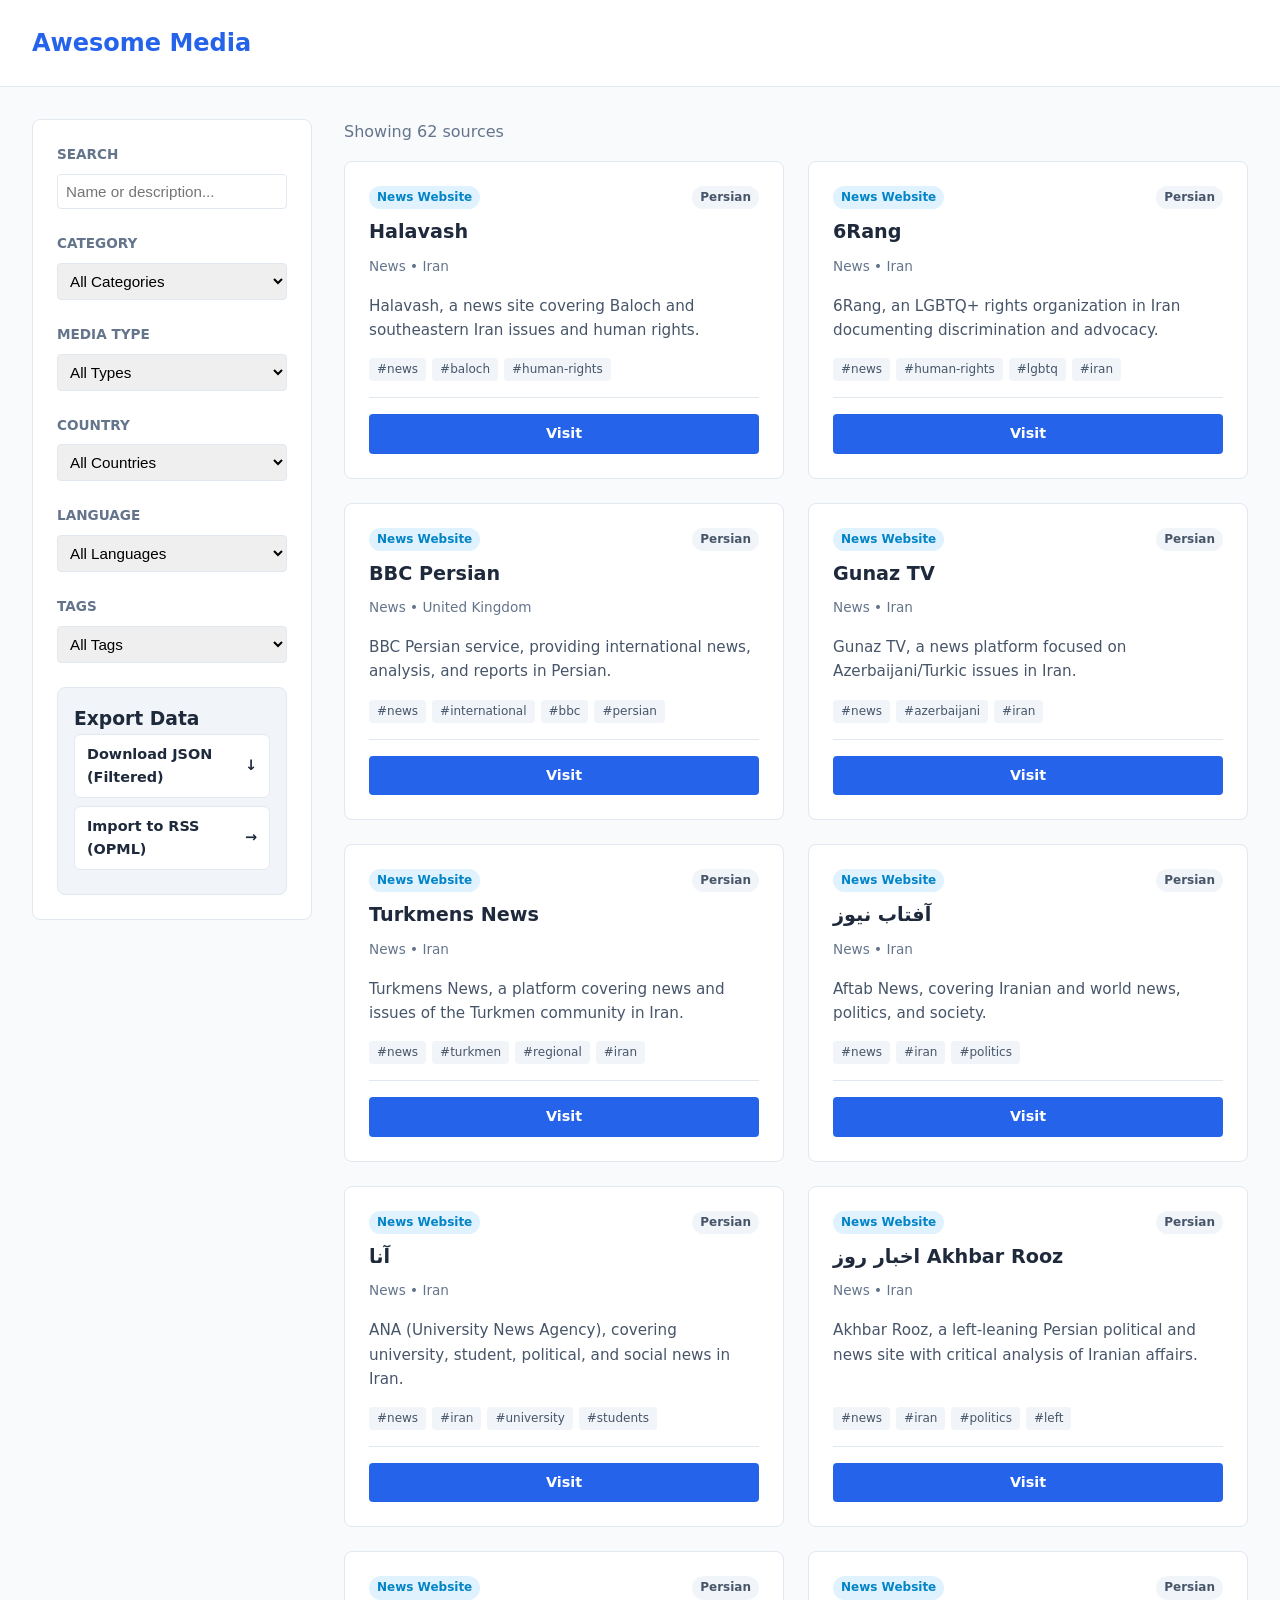
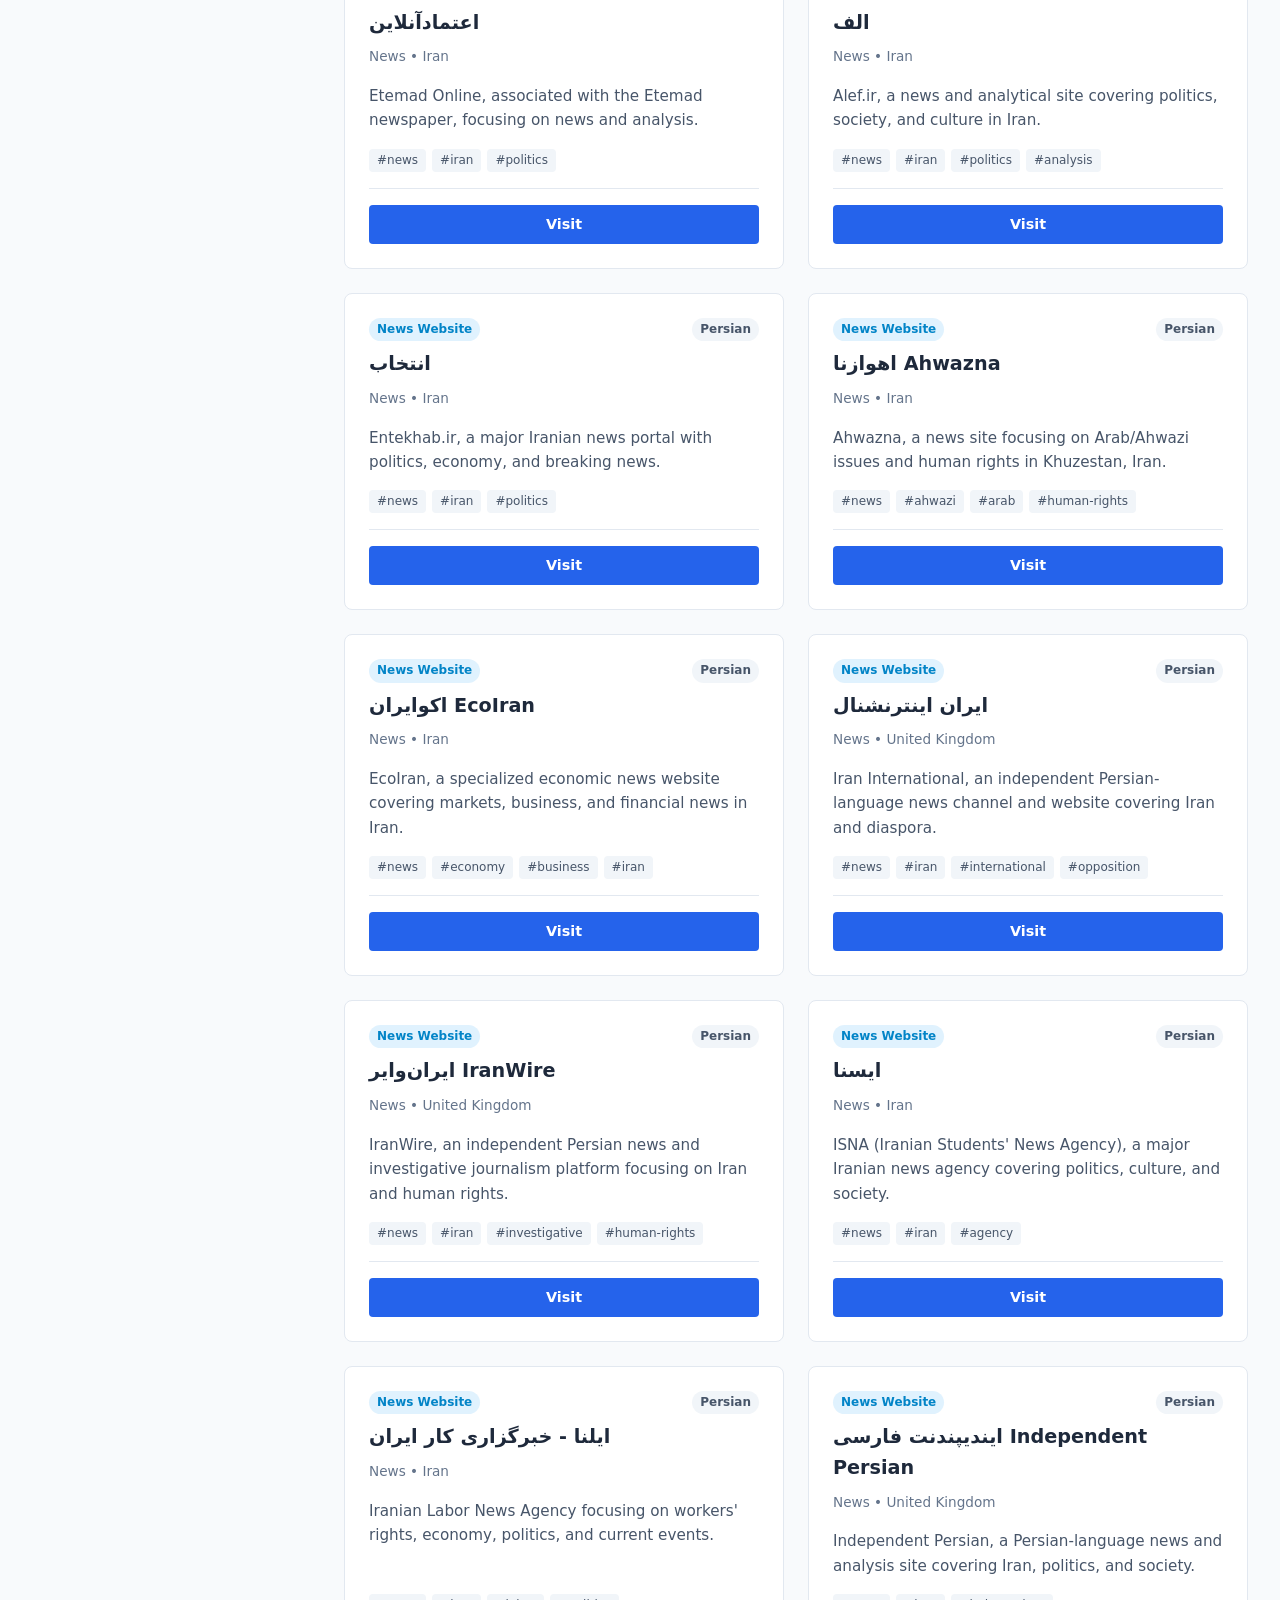
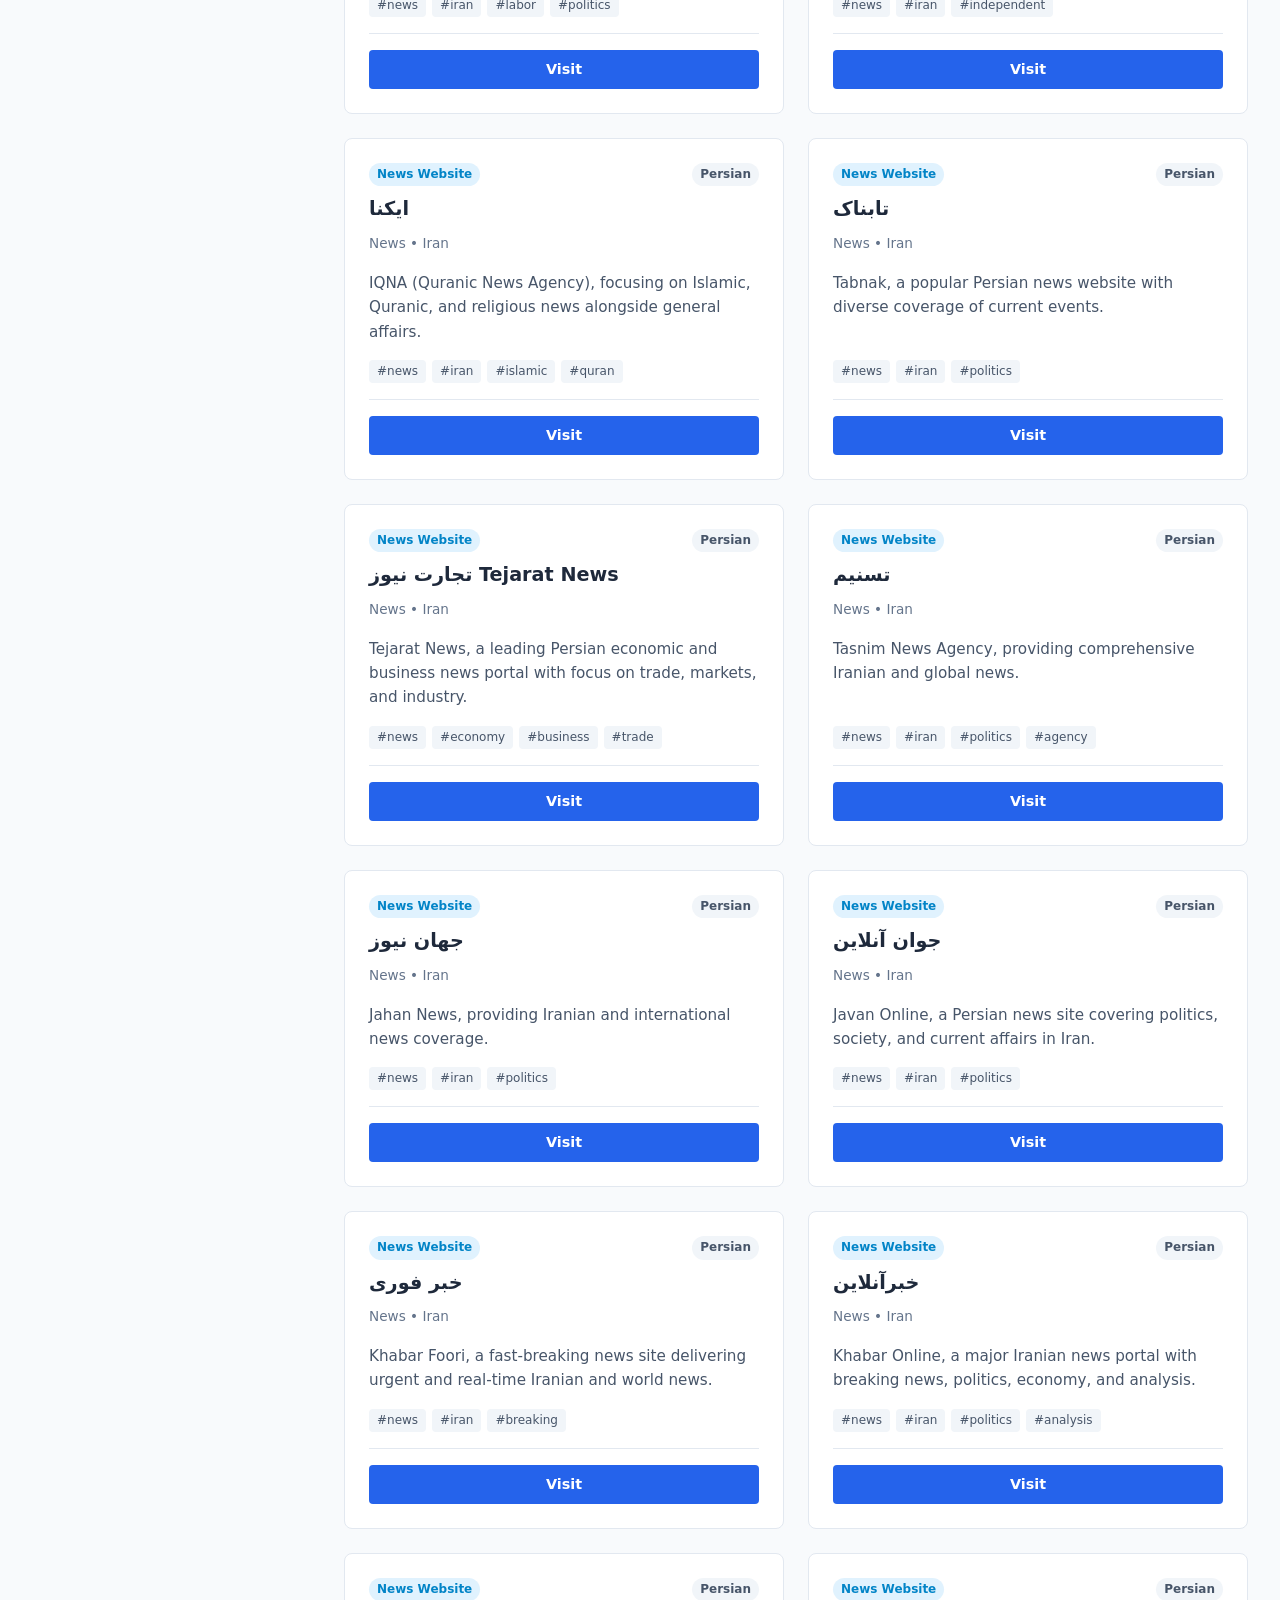
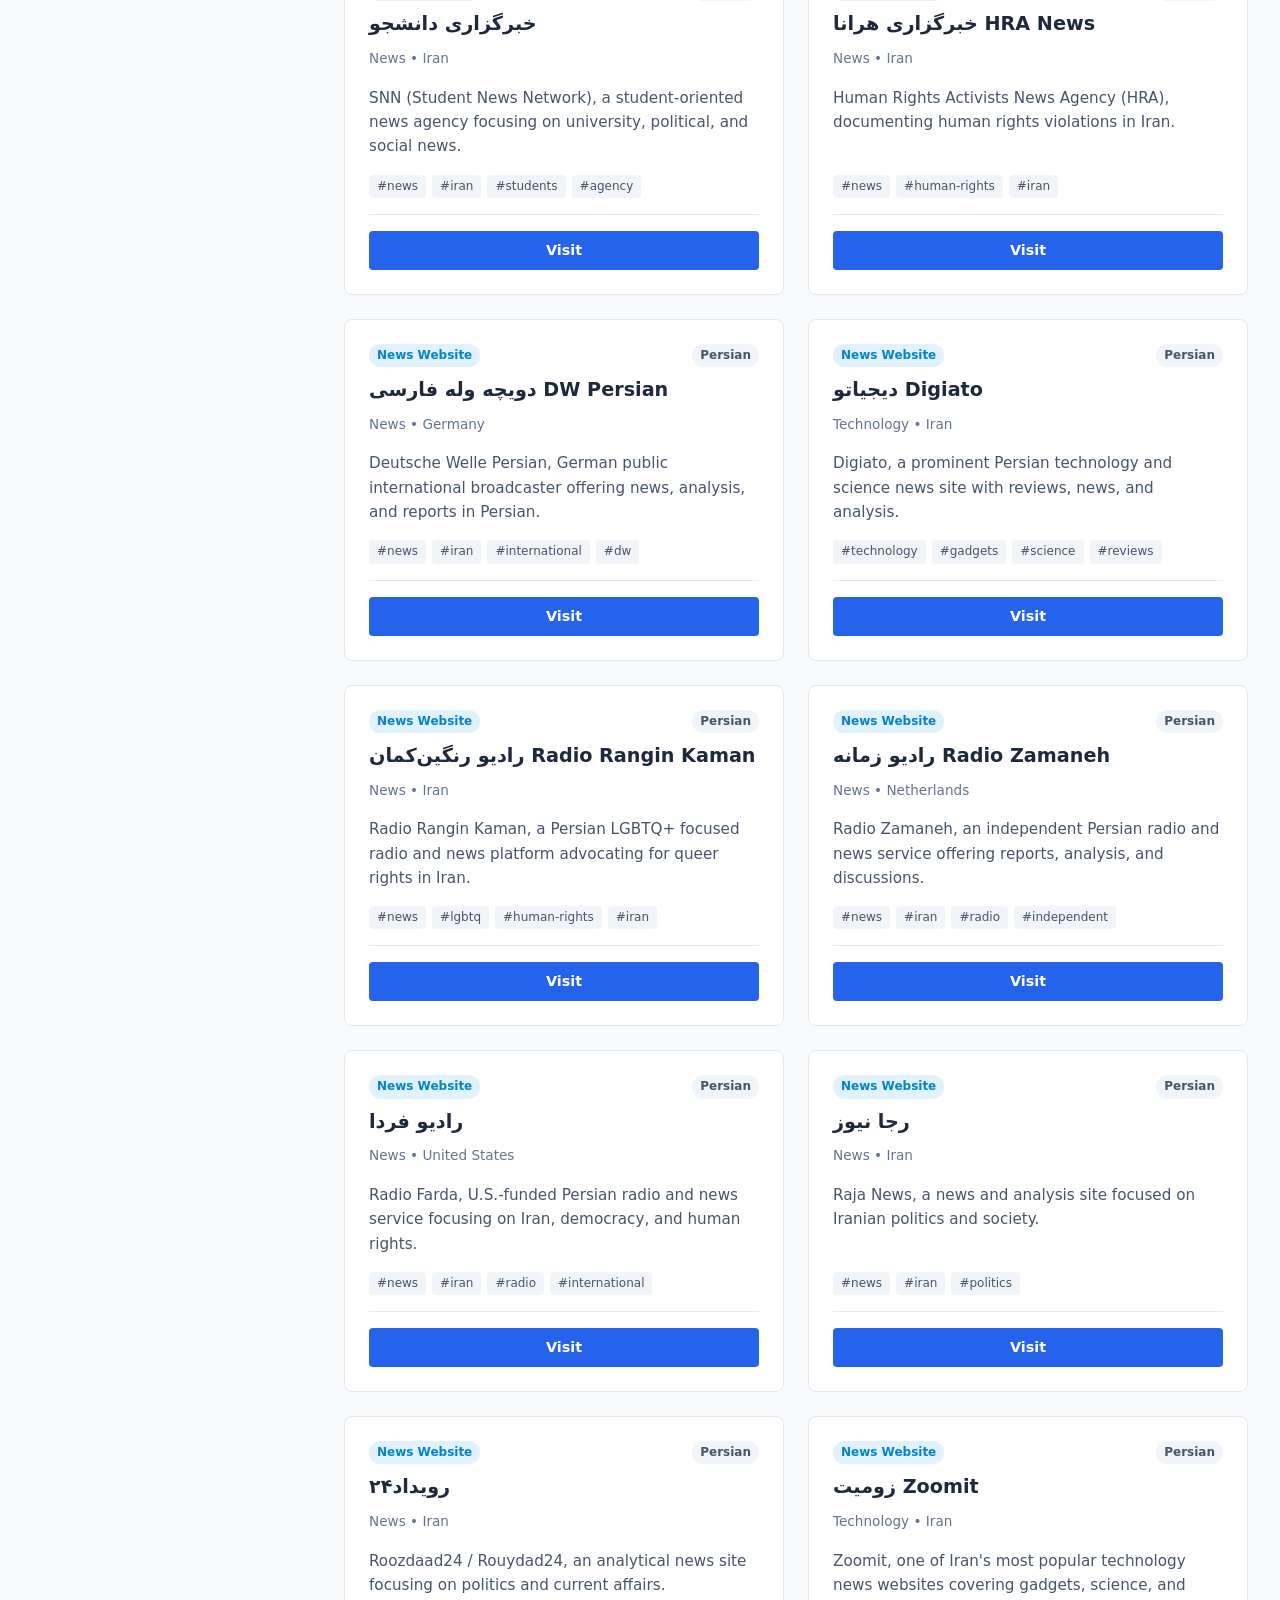
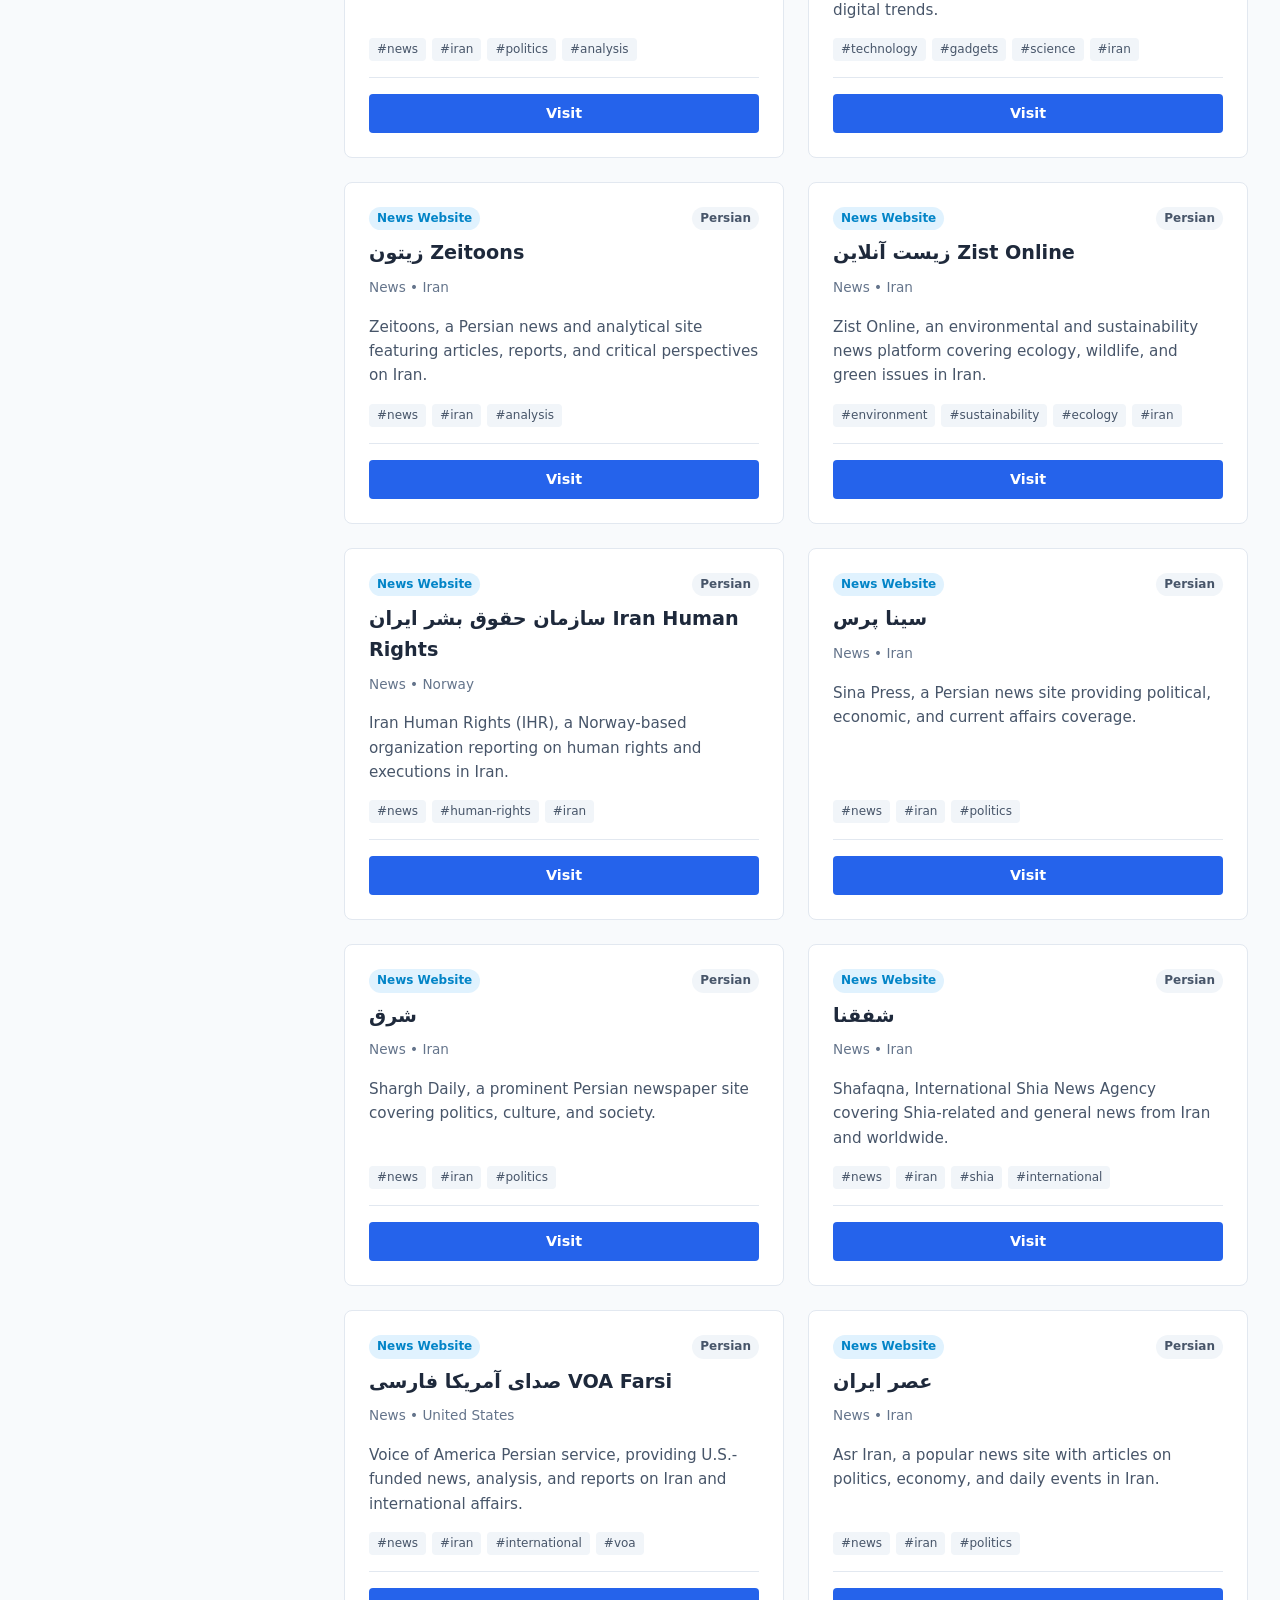
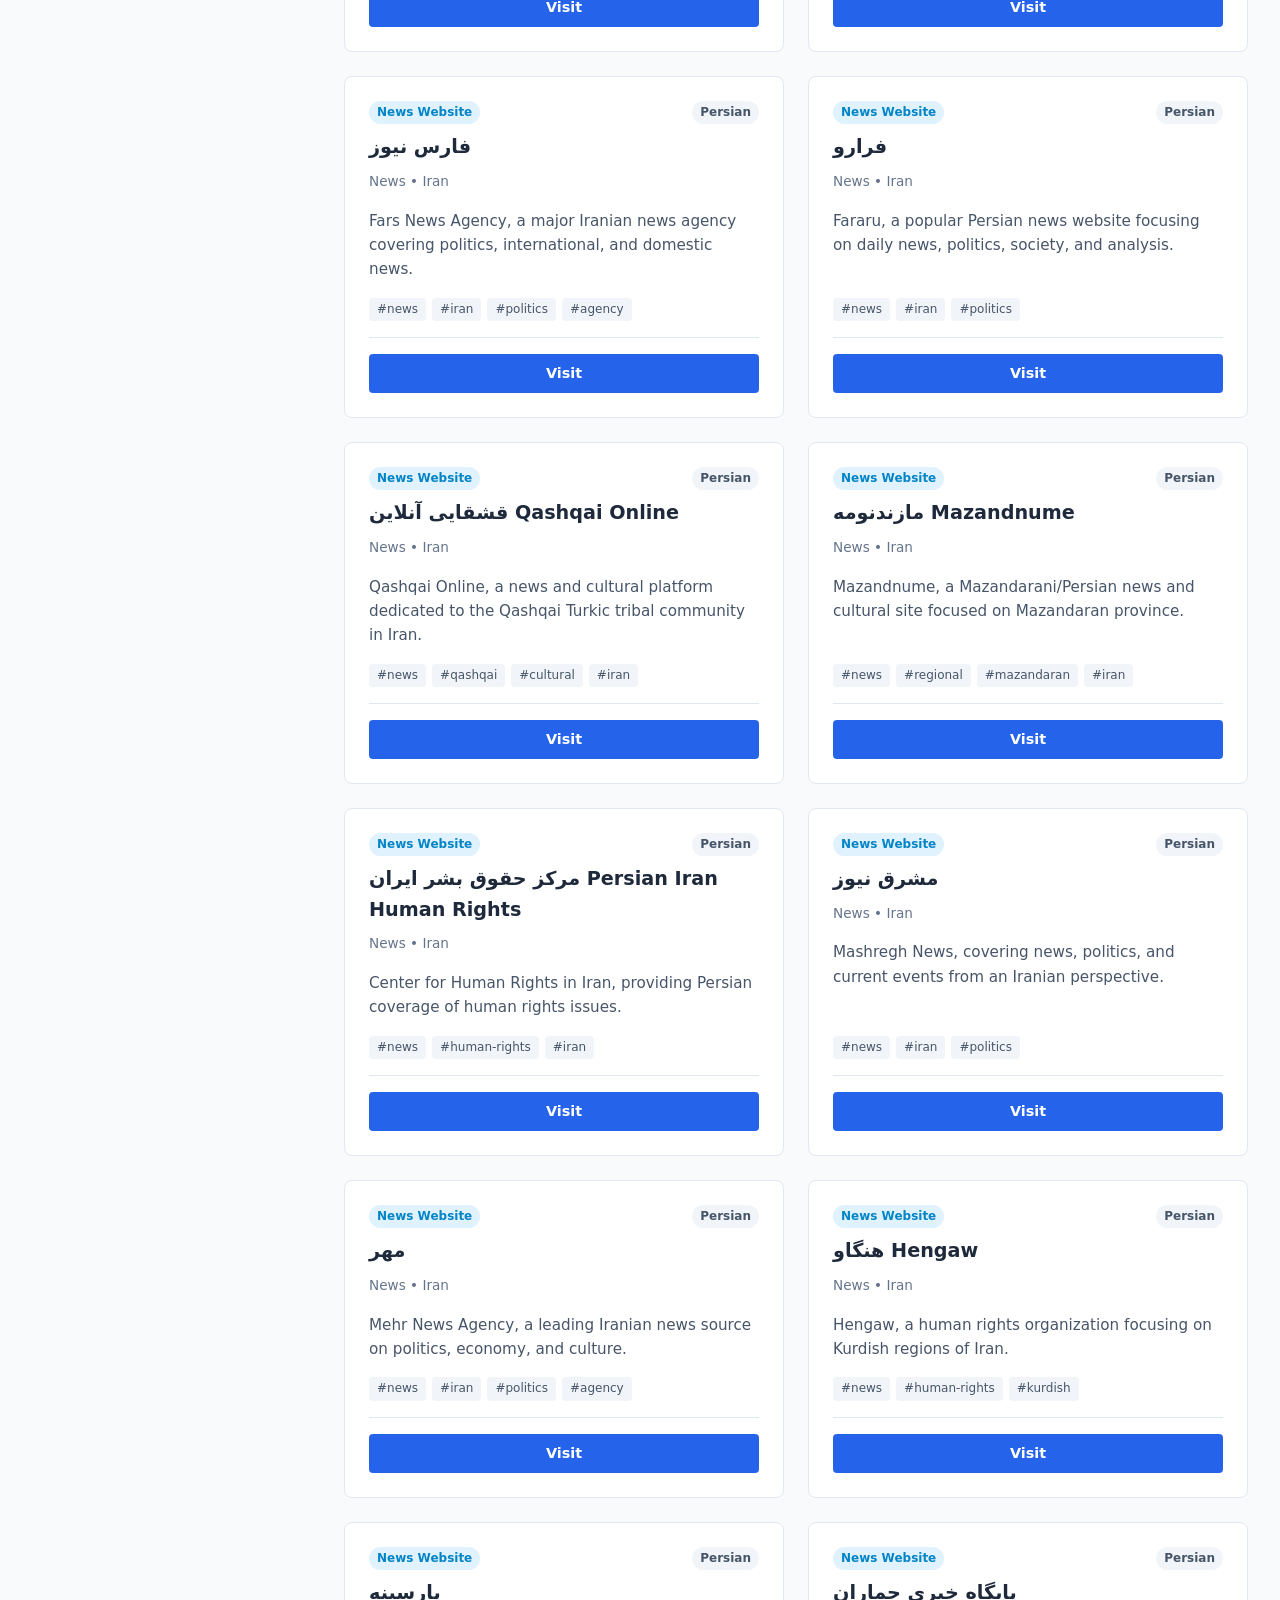
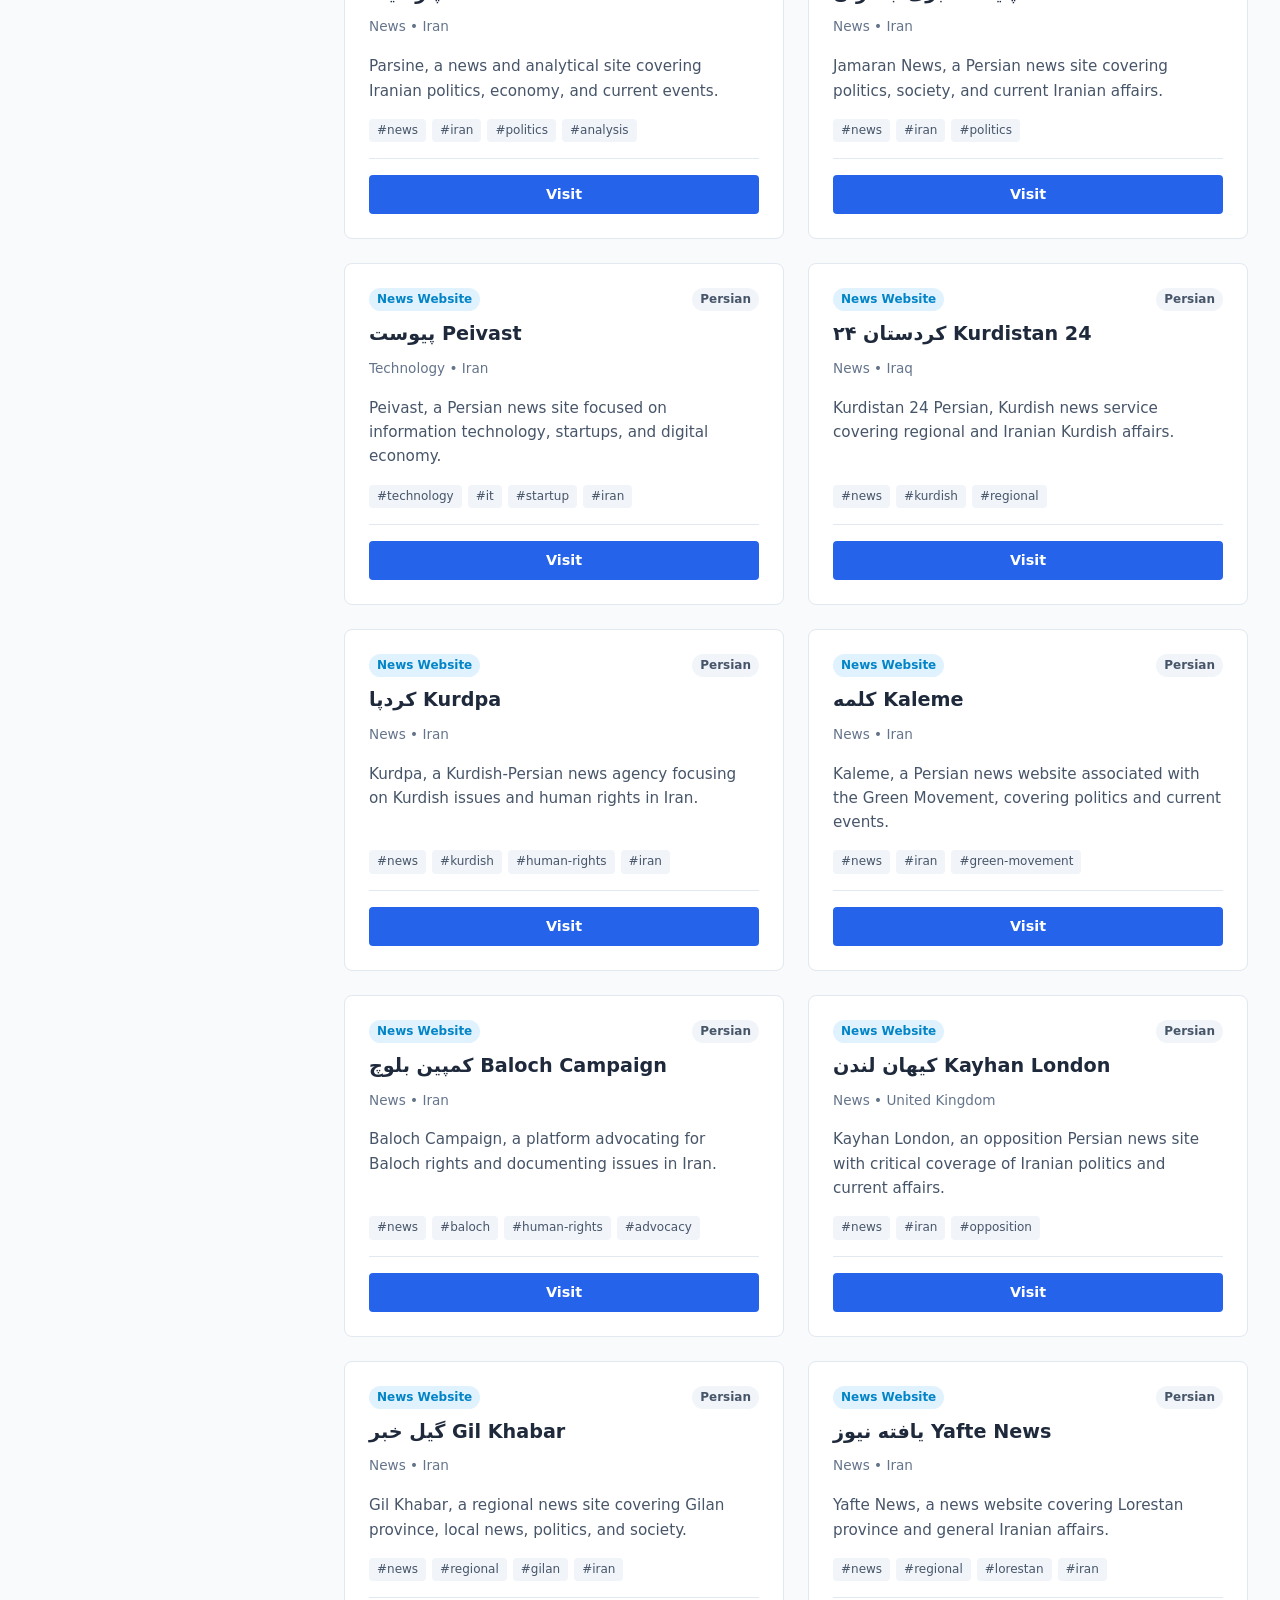
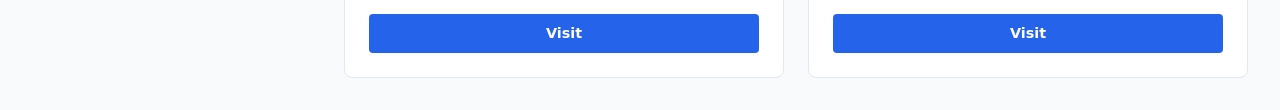
==== commit 9d2beffa: "deploy: 65d3c34775957b9ef6ec92bcafcc78c556df5331" ====
--- a/index.html
+++ b/index.html
@@ -218,8 +218,6 @@
                 
                 <option value="News Website">News Website</option>
                 
-                <option value="Podcast">Podcast</option>
-                
             </select>
         </div>
 
@@ -250,8 +248,6 @@
             <select id="filter-language">
                 <option value="">All Languages</option>
                 
-                <option value="German">German</option>
-                
                 <option value="Persian">Persian</option>
                 
             </select>
@@ -272,8 +268,6 @@
                 
                 <option value="arab">arab</option>
                 
-                <option value="architecture">architecture</option>
-                
                 <option value="azerbaijani">azerbaijani</option>
                 
                 <option value="baloch">baloch</option>
@@ -347,8 +341,6 @@
                 <option value="science">science</option>
                 
                 <option value="shia">shia</option>
-                
-                <option value="software">software</option>
                 
                 <option value="startup">startup</option>
                 
@@ -537,42 +529,6 @@
             </article>
             
             <article class="card" 
-                     data-title="the awesome show" 
-                     data-desc="weekly deep dives into software architecture."
-                     data-category="Technology"
-                     data-type="Podcast"
-                     data-country="Germany"
-                     data-language="German"
-                     data-tags="software|architecture">
-                
-                <div class="card-header">
-                    <span class="badge">Podcast</span>
-                    <span class="badge" style="background: #f1f5f9; color: #475569;">German</span>
-                </div>
-                
-                <h3>The Awesome Show</h3>
-                <div class="meta">Technology &bull; Germany</div>
-                <p class="desc">Weekly deep dives into software architecture.</p>
-                
-                
-                <div class="tags-container">
-                    
-                    <span class="tag-pill" onclick="filterByTag('software')">#software</span>
-                    
-                    <span class="tag-pill" onclick="filterByTag('architecture')">#architecture</span>
-                    
-                </div>
-                
-                
-                <div class="actions">
-                    <a href="https://open.spotify.com/show/example" target="_blank" class="btn btn-primary">Visit</a>
-                    
-                    <a href="https://feeds.transistor.fm/example" target="_blank" class="btn btn-rss">RSS Feed</a>
-                    
-                </div>
-            </article>
-            
-            <article class="card" 
                      data-title="turkmens news" 
                      data-desc="turkmens news, a platform covering news and issues of the turkmen community in iran."
                      data-category="News"
@@ -685,7 +641,7 @@
             </article>
             
             <article class="card" 
-                     data-title="اخبار روزakhbar rooz" 
+                     data-title="اخبار روز akhbar rooz" 
                      data-desc="akhbar rooz, a left-leaning persian political and news site with critical analysis of iranian affairs."
                      data-category="News"
                      data-type="News Website"
@@ -698,7 +654,7 @@
                     <span class="badge" style="background: #f1f5f9; color: #475569;">Persian</span>
                 </div>
                 
-                <h3>اخبار روزAkhbar Rooz</h3>
+                <h3>اخبار روز Akhbar Rooz</h3>
                 <div class="meta">News &bull; Iran</div>
                 <p class="desc">Akhbar Rooz, a left-leaning Persian political and news site with critical analysis of Iranian affairs.</p>
                 
@@ -833,7 +789,7 @@
             </article>
             
             <article class="card" 
-                     data-title="اهوازناahwazna" 
+                     data-title="اهوازنا ahwazna" 
                      data-desc="ahwazna, a news site focusing on arab/ahwazi issues and human rights in khuzestan, iran."
                      data-category="News"
                      data-type="News Website"
@@ -846,7 +802,7 @@
                     <span class="badge" style="background: #f1f5f9; color: #475569;">Persian</span>
                 </div>
                 
-                <h3>اهوازناAhwazna</h3>
+                <h3>اهوازنا Ahwazna</h3>
                 <div class="meta">News &bull; Iran</div>
                 <p class="desc">Ahwazna, a news site focusing on Arab/Ahwazi issues and human rights in Khuzestan, Iran.</p>
                 
@@ -871,7 +827,7 @@
             </article>
             
             <article class="card" 
-                     data-title="اکوایرانecoiran" 
+                     data-title="اکوایران ecoiran" 
                      data-desc="ecoiran, a specialized economic news website covering markets, business, and financial news in iran."
                      data-category="News"
                      data-type="News Website"
@@ -884,7 +840,7 @@
                     <span class="badge" style="background: #f1f5f9; color: #475569;">Persian</span>
                 </div>
                 
-                <h3>اکوایرانEcoIran</h3>
+                <h3>اکوایران EcoIran</h3>
                 <div class="meta">News &bull; Iran</div>
                 <p class="desc">EcoIran, a specialized economic news website covering markets, business, and financial news in Iran.</p>
                 
@@ -947,7 +903,7 @@
             </article>
             
             <article class="card" 
-                     data-title="ایران‌وایرiranwire" 
+                     data-title="ایران‌وایر iranwire" 
                      data-desc="iranwire, an independent persian news and investigative journalism platform focusing on iran and human rights."
                      data-category="News"
                      data-type="News Website"
@@ -960,7 +916,7 @@
                     <span class="badge" style="background: #f1f5f9; color: #475569;">Persian</span>
                 </div>
                 
-                <h3>ایران‌وایرIranWire</h3>
+                <h3>ایران‌وایر IranWire</h3>
                 <div class="meta">News &bull; United Kingdom</div>
                 <p class="desc">IranWire, an independent Persian news and investigative journalism platform focusing on Iran and human rights.</p>
                 
@@ -1059,7 +1015,7 @@
             </article>
             
             <article class="card" 
-                     data-title="ایندیپندنت فارسیindependent persian" 
+                     data-title="ایندیپندنت فارسی independent persian" 
                      data-desc="independent persian, a persian-language news and analysis site covering iran, politics, and society."
                      data-category="News"
                      data-type="News Website"
@@ -1072,7 +1028,7 @@
                     <span class="badge" style="background: #f1f5f9; color: #475569;">Persian</span>
                 </div>
                 
-                <h3>ایندیپندنت فارسیIndependent Persian</h3>
+                <h3>ایندیپندنت فارسی Independent Persian</h3>
                 <div class="meta">News &bull; United Kingdom</div>
                 <p class="desc">Independent Persian, a Persian-language news and analysis site covering Iran, politics, and society.</p>
                 
@@ -1169,7 +1125,7 @@
             </article>
             
             <article class="card" 
-                     data-title="تجارت نیوزtejarat news" 
+                     data-title="تجارت نیوز tejarat news" 
                      data-desc="tejarat news, a leading persian economic and business news portal with focus on trade, markets, and industry."
                      data-category="News"
                      data-type="News Website"
@@ -1182,7 +1138,7 @@
                     <span class="badge" style="background: #f1f5f9; color: #475569;">Persian</span>
                 </div>
                 
-                <h3>تجارت نیوزTejarat News</h3>
+                <h3>تجارت نیوز Tejarat News</h3>
                 <div class="meta">News &bull; Iran</div>
                 <p class="desc">Tejarat News, a leading Persian economic and business news portal with focus on trade, markets, and industry.</p>
                 
@@ -1429,7 +1385,7 @@
             </article>
             
             <article class="card" 
-                     data-title="خبرگزاری هراناhra news" 
+                     data-title="خبرگزاری هرانا hra news" 
                      data-desc="human rights activists news agency (hra), documenting human rights violations in iran."
                      data-category="News"
                      data-type="News Website"
@@ -1442,7 +1398,7 @@
                     <span class="badge" style="background: #f1f5f9; color: #475569;">Persian</span>
                 </div>
                 
-                <h3>خبرگزاری هراناHRA News</h3>
+                <h3>خبرگزاری هرانا HRA News</h3>
                 <div class="meta">News &bull; Iran</div>
                 <p class="desc">Human Rights Activists News Agency (HRA), documenting human rights violations in Iran.</p>
                 
@@ -1465,7 +1421,7 @@
             </article>
             
             <article class="card" 
-                     data-title="دویچه وله فارسیdw persian" 
+                     data-title="دویچه وله فارسی dw persian" 
                      data-desc="deutsche welle persian, german public international broadcaster offering news, analysis, and reports in persian."
                      data-category="News"
                      data-type="News Website"
@@ -1478,7 +1434,7 @@
                     <span class="badge" style="background: #f1f5f9; color: #475569;">Persian</span>
                 </div>
                 
-                <h3>دویچه وله فارسیDW Persian</h3>
+                <h3>دویچه وله فارسی DW Persian</h3>
                 <div class="meta">News &bull; Germany</div>
                 <p class="desc">Deutsche Welle Persian, German public international broadcaster offering news, analysis, and reports in Persian.</p>
                 
@@ -1503,7 +1459,7 @@
             </article>
             
             <article class="card" 
-                     data-title="دیجیاتوdigiato" 
+                     data-title="دیجیاتو digiato" 
                      data-desc="digiato, a prominent persian technology and science news site with reviews, news, and analysis."
                      data-category="Technology"
                      data-type="News Website"
@@ -1516,7 +1472,7 @@
                     <span class="badge" style="background: #f1f5f9; color: #475569;">Persian</span>
                 </div>
                 
-                <h3>دیجیاتوDigiato</h3>
+                <h3>دیجیاتو Digiato</h3>
                 <div class="meta">Technology &bull; Iran</div>
                 <p class="desc">Digiato, a prominent Persian technology and science news site with reviews, news, and analysis.</p>
                 
@@ -1541,7 +1497,7 @@
             </article>
             
             <article class="card" 
-                     data-title="رادیو رنگین‌کمانradio rangin kaman" 
+                     data-title="رادیو رنگین‌کمان radio rangin kaman" 
                      data-desc="radio rangin kaman, a persian lgbtq+ focused radio and news platform advocating for queer rights in iran."
                      data-category="News"
                      data-type="News Website"
@@ -1554,7 +1510,7 @@
                     <span class="badge" style="background: #f1f5f9; color: #475569;">Persian</span>
                 </div>
                 
-                <h3>رادیو رنگین‌کمانRadio Rangin Kaman</h3>
+                <h3>رادیو رنگین‌کمان Radio Rangin Kaman</h3>
                 <div class="meta">News &bull; Iran</div>
                 <p class="desc">Radio Rangin Kaman, a Persian LGBTQ+ focused radio and news platform advocating for queer rights in Iran.</p>
                 
@@ -1579,7 +1535,7 @@
             </article>
             
             <article class="card" 
-                     data-title="رادیو زمانهradio zamaneh" 
+                     data-title="رادیو زمانه radio zamaneh" 
                      data-desc="radio zamaneh, an independent persian radio and news service offering reports, analysis, and discussions."
                      data-category="News"
                      data-type="News Website"
@@ -1592,7 +1548,7 @@
                     <span class="badge" style="background: #f1f5f9; color: #475569;">Persian</span>
                 </div>
                 
-                <h3>رادیو زمانهRadio Zamaneh</h3>
+                <h3>رادیو زمانه Radio Zamaneh</h3>
                 <div class="meta">News &bull; Netherlands</div>
                 <p class="desc">Radio Zamaneh, an independent Persian radio and news service offering reports, analysis, and discussions.</p>
                 
@@ -1729,7 +1685,7 @@
             </article>
             
             <article class="card" 
-                     data-title="زومیتzoomit" 
+                     data-title="زومیت zoomit" 
                      data-desc="zoomit, one of iran&#39;s most popular technology news websites covering gadgets, science, and digital trends."
                      data-category="Technology"
                      data-type="News Website"
@@ -1742,7 +1698,7 @@
                     <span class="badge" style="background: #f1f5f9; color: #475569;">Persian</span>
                 </div>
                 
-                <h3>زومیتZoomit</h3>
+                <h3>زومیت Zoomit</h3>
                 <div class="meta">Technology &bull; Iran</div>
                 <p class="desc">Zoomit, one of Iran&#39;s most popular technology news websites covering gadgets, science, and digital trends.</p>
                 
@@ -1767,7 +1723,7 @@
             </article>
             
             <article class="card" 
-                     data-title="زیتونzeitoons" 
+                     data-title="زیتون zeitoons" 
                      data-desc="zeitoons, a persian news and analytical site featuring articles, reports, and critical perspectives on iran."
                      data-category="News"
                      data-type="News Website"
@@ -1780,7 +1736,7 @@
                     <span class="badge" style="background: #f1f5f9; color: #475569;">Persian</span>
                 </div>
                 
-                <h3>زیتونZeitoons</h3>
+                <h3>زیتون Zeitoons</h3>
                 <div class="meta">News &bull; Iran</div>
                 <p class="desc">Zeitoons, a Persian news and analytical site featuring articles, reports, and critical perspectives on Iran.</p>
                 
@@ -1803,7 +1759,7 @@
             </article>
             
             <article class="card" 
-                     data-title="زیست آنلاینzist online" 
+                     data-title="زیست آنلاین zist online" 
                      data-desc="zist online, an environmental and sustainability news platform covering ecology, wildlife, and green issues in iran."
                      data-category="News"
                      data-type="News Website"
@@ -1816,7 +1772,7 @@
                     <span class="badge" style="background: #f1f5f9; color: #475569;">Persian</span>
                 </div>
                 
-                <h3>زیست آنلاینZist Online</h3>
+                <h3>زیست آنلاین Zist Online</h3>
                 <div class="meta">News &bull; Iran</div>
                 <p class="desc">Zist Online, an environmental and sustainability news platform covering ecology, wildlife, and green issues in Iran.</p>
                 
@@ -1841,7 +1797,7 @@
             </article>
             
             <article class="card" 
-                     data-title="سازمان حقوق بشر ایرانiran human rights" 
+                     data-title="سازمان حقوق بشر ایران iran human rights" 
                      data-desc="iran human rights (ihr), a norway-based organization reporting on human rights and executions in iran."
                      data-category="News"
                      data-type="News Website"
@@ -1854,7 +1810,7 @@
                     <span class="badge" style="background: #f1f5f9; color: #475569;">Persian</span>
                 </div>
                 
-                <h3>سازمان حقوق بشر ایرانIran Human Rights</h3>
+                <h3>سازمان حقوق بشر ایران Iran Human Rights</h3>
                 <div class="meta">News &bull; Norway</div>
                 <p class="desc">Iran Human Rights (IHR), a Norway-based organization reporting on human rights and executions in Iran.</p>
                 
@@ -1987,7 +1943,7 @@
             </article>
             
             <article class="card" 
-                     data-title="صدای آمریکا فارسیvoa farsi" 
+                     data-title="صدای آمریکا فارسی voa farsi" 
                      data-desc="voice of america persian service, providing u.s.-funded news, analysis, and reports on iran and international affairs."
                      data-category="News"
                      data-type="News Website"
@@ -2000,7 +1956,7 @@
                     <span class="badge" style="background: #f1f5f9; color: #475569;">Persian</span>
                 </div>
                 
-                <h3>صدای آمریکا فارسیVOA Farsi</h3>
+                <h3>صدای آمریکا فارسی VOA Farsi</h3>
                 <div class="meta">News &bull; United States</div>
                 <p class="desc">Voice of America Persian service, providing U.S.-funded news, analysis, and reports on Iran and international affairs.</p>
                 
@@ -2135,7 +2091,7 @@
             </article>
             
             <article class="card" 
-                     data-title="قشقایی آنلاینqashqai online" 
+                     data-title="قشقایی آنلاین qashqai online" 
                      data-desc="qashqai online, a news and cultural platform dedicated to the qashqai turkic tribal community in iran."
                      data-category="News"
                      data-type="News Website"
@@ -2148,7 +2104,7 @@
                     <span class="badge" style="background: #f1f5f9; color: #475569;">Persian</span>
                 </div>
                 
-                <h3>قشقایی آنلاینQashqai Online</h3>
+                <h3>قشقایی آنلاین Qashqai Online</h3>
                 <div class="meta">News &bull; Iran</div>
                 <p class="desc">Qashqai Online, a news and cultural platform dedicated to the Qashqai Turkic tribal community in Iran.</p>
                 
@@ -2173,7 +2129,7 @@
             </article>
             
             <article class="card" 
-                     data-title="مازندنومهmazandnume" 
+                     data-title="مازندنومه mazandnume" 
                      data-desc="mazandnume, a mazandarani/persian news and cultural site focused on mazandaran province."
                      data-category="News"
                      data-type="News Website"
@@ -2186,7 +2142,7 @@
                     <span class="badge" style="background: #f1f5f9; color: #475569;">Persian</span>
                 </div>
                 
-                <h3>مازندنومهMazandnume</h3>
+                <h3>مازندنومه Mazandnume</h3>
                 <div class="meta">News &bull; Iran</div>
                 <p class="desc">Mazandnume, a Mazandarani/Persian news and cultural site focused on Mazandaran province.</p>
                 
@@ -2211,7 +2167,7 @@
             </article>
             
             <article class="card" 
-                     data-title="مرکز حقوق بشر ایرانpersian iran human rights" 
+                     data-title="مرکز حقوق بشر ایران persian iran human rights" 
                      data-desc="center for human rights in iran, providing persian coverage of human rights issues."
                      data-category="News"
                      data-type="News Website"
@@ -2224,7 +2180,7 @@
                     <span class="badge" style="background: #f1f5f9; color: #475569;">Persian</span>
                 </div>
                 
-                <h3>مرکز حقوق بشر ایرانPersian Iran Human Rights</h3>
+                <h3>مرکز حقوق بشر ایران Persian Iran Human Rights</h3>
                 <div class="meta">News &bull; Iran</div>
                 <p class="desc">Center for Human Rights in Iran, providing Persian coverage of human rights issues.</p>
                 
@@ -2321,7 +2277,7 @@
             </article>
             
             <article class="card" 
-                     data-title="هنگاوhengaw" 
+                     data-title="هنگاو hengaw" 
                      data-desc="hengaw, a human rights organization focusing on kurdish regions of iran."
                      data-category="News"
                      data-type="News Website"
@@ -2334,7 +2290,7 @@
                     <span class="badge" style="background: #f1f5f9; color: #475569;">Persian</span>
                 </div>
                 
-                <h3>هنگاوHengaw</h3>
+                <h3>هنگاو Hengaw</h3>
                 <div class="meta">News &bull; Iran</div>
                 <p class="desc">Hengaw, a human rights organization focusing on Kurdish regions of Iran.</p>
                 
@@ -2431,7 +2387,7 @@
             </article>
             
             <article class="card" 
-                     data-title="پیوستpeivast" 
+                     data-title="پیوست peivast" 
                      data-desc="peivast, a persian news site focused on information technology, startups, and digital economy."
                      data-category="Technology"
                      data-type="News Website"
@@ -2444,7 +2400,7 @@
                     <span class="badge" style="background: #f1f5f9; color: #475569;">Persian</span>
                 </div>
                 
-                <h3>پیوستPeivast</h3>
+                <h3>پیوست Peivast</h3>
                 <div class="meta">Technology &bull; Iran</div>
                 <p class="desc">Peivast, a Persian news site focused on information technology, startups, and digital economy.</p>
                 
@@ -2469,7 +2425,7 @@
             </article>
             
             <article class="card" 
-                     data-title="کردستان ۲۴kurdistan 24" 
+                     data-title="کردستان ۲۴ kurdistan 24" 
                      data-desc="kurdistan 24 persian, kurdish news service covering regional and iranian kurdish affairs."
                      data-category="News"
                      data-type="News Website"
@@ -2482,7 +2438,7 @@
                     <span class="badge" style="background: #f1f5f9; color: #475569;">Persian</span>
                 </div>
                 
-                <h3>کردستان ۲۴Kurdistan 24</h3>
+                <h3>کردستان ۲۴ Kurdistan 24</h3>
                 <div class="meta">News &bull; Iraq</div>
                 <p class="desc">Kurdistan 24 Persian, Kurdish news service covering regional and Iranian Kurdish affairs.</p>
                 
@@ -2505,7 +2461,7 @@
             </article>
             
             <article class="card" 
-                     data-title="کردپاkurdpa" 
+                     data-title="کردپا kurdpa" 
                      data-desc="kurdpa, a kurdish-persian news agency focusing on kurdish issues and human rights in iran."
                      data-category="News"
                      data-type="News Website"
@@ -2518,7 +2474,7 @@
                     <span class="badge" style="background: #f1f5f9; color: #475569;">Persian</span>
                 </div>
                 
-                <h3>کردپاKurdpa</h3>
+                <h3>کردپا Kurdpa</h3>
                 <div class="meta">News &bull; Iran</div>
                 <p class="desc">Kurdpa, a Kurdish-Persian news agency focusing on Kurdish issues and human rights in Iran.</p>
                 
@@ -2543,7 +2499,7 @@
             </article>
             
             <article class="card" 
-                     data-title="کلمهkaleme" 
+                     data-title="کلمه kaleme" 
                      data-desc="kaleme, a persian news website associated with the green movement, covering politics and current events."
                      data-category="News"
                      data-type="News Website"
@@ -2556,7 +2512,7 @@
                     <span class="badge" style="background: #f1f5f9; color: #475569;">Persian</span>
                 </div>
                 
-                <h3>کلمهKaleme</h3>
+                <h3>کلمه Kaleme</h3>
                 <div class="meta">News &bull; Iran</div>
                 <p class="desc">Kaleme, a Persian news website associated with the Green Movement, covering politics and current events.</p>
                 
@@ -2579,7 +2535,7 @@
             </article>
             
             <article class="card" 
-                     data-title="کمپین بلوچbaloch campaign" 
+                     data-title="کمپین بلوچ baloch campaign" 
                      data-desc="baloch campaign, a platform advocating for baloch rights and documenting issues in iran."
                      data-category="News"
                      data-type="News Website"
@@ -2592,7 +2548,7 @@
                     <span class="badge" style="background: #f1f5f9; color: #475569;">Persian</span>
                 </div>
                 
-                <h3>کمپین بلوچBaloch Campaign</h3>
+                <h3>کمپین بلوچ Baloch Campaign</h3>
                 <div class="meta">News &bull; Iran</div>
                 <p class="desc">Baloch Campaign, a platform advocating for Baloch rights and documenting issues in Iran.</p>
                 
@@ -2617,7 +2573,7 @@
             </article>
             
             <article class="card" 
-                     data-title="کیهان لندنkayhan london" 
+                     data-title="کیهان لندن kayhan london" 
                      data-desc="kayhan london, an opposition persian news site with critical coverage of iranian politics and current affairs."
                      data-category="News"
                      data-type="News Website"
@@ -2630,7 +2586,7 @@
                     <span class="badge" style="background: #f1f5f9; color: #475569;">Persian</span>
                 </div>
                 
-                <h3>کیهان لندنKayhan London</h3>
+                <h3>کیهان لندن Kayhan London</h3>
                 <div class="meta">News &bull; United Kingdom</div>
                 <p class="desc">Kayhan London, an opposition Persian news site with critical coverage of Iranian politics and current affairs.</p>
                 
@@ -2653,7 +2609,7 @@
             </article>
             
             <article class="card" 
-                     data-title="گیل خبرgil khabar" 
+                     data-title="گیل خبر gil khabar" 
                      data-desc="gil khabar, a regional news site covering gilan province, local news, politics, and society."
                      data-category="News"
                      data-type="News Website"
@@ -2666,7 +2622,7 @@
                     <span class="badge" style="background: #f1f5f9; color: #475569;">Persian</span>
                 </div>
                 
-                <h3>گیل خبرGil Khabar</h3>
+                <h3>گیل خبر Gil Khabar</h3>
                 <div class="meta">News &bull; Iran</div>
                 <p class="desc">Gil Khabar, a regional news site covering Gilan province, local news, politics, and society.</p>
                 
@@ -2691,7 +2647,7 @@
             </article>
             
             <article class="card" 
-                     data-title="یافته نیوزyafte news" 
+                     data-title="یافته نیوز yafte news" 
                      data-desc="yafte news, a news website covering lorestan province and general iranian affairs."
                      data-category="News"
                      data-type="News Website"
@@ -2704,7 +2660,7 @@
                     <span class="badge" style="background: #f1f5f9; color: #475569;">Persian</span>
                 </div>
                 
-                <h3>یافته نیوزYafte News</h3>
+                <h3>یافته نیوز Yafte News</h3>
                 <div class="meta">News &bull; Iran</div>
                 <p class="desc">Yafte News, a news website covering Lorestan province and general Iranian affairs.</p>
                 
@@ -2737,7 +2693,7 @@
 </div>
 
 <script id="sources-data" type="application/json">
-[{"title": " Halavash", "category": "News", "media_type": "News Website", "country": "Iran", "language": "Persian", "description": "Halavash, a news site covering Baloch and southeastern Iran issues and human rights.", "website_url": "https://halavash.org/", "website_text": "Visit Website", "rss_url": "", "tags": ["news", "baloch", "human-rights"]}, {"title": "6Rang", "category": "News", "media_type": "News Website", "country": "Iran", "language": "Persian", "description": "6Rang, an LGBTQ+ rights organization in Iran documenting discrimination and advocacy.", "website_url": "https://6rang.org/", "website_text": "Visit Website", "rss_url": "", "tags": ["news", "human-rights", "lgbtq", "iran"]}, {"title": "BBC Persian", "category": "News", "media_type": "News Website", "country": "United Kingdom", "language": "Persian", "description": "BBC Persian service, providing international news, analysis, and reports in Persian.", "website_url": "https://www.bbc.com/persian", "website_text": "Visit Website", "rss_url": "", "tags": ["news", "international", "bbc", "persian"]}, {"title": "Gunaz TV", "category": "News", "media_type": "News Website", "country": "Iran", "language": "Persian", "description": "Gunaz TV, a news platform focused on Azerbaijani/Turkic issues in Iran.", "website_url": "https://www.gunaz.tv/fa", "website_text": "Visit Website", "rss_url": "", "tags": ["news", "azerbaijani", "iran"]}, {"title": "The Awesome Show", "category": "Technology", "media_type": "Podcast", "country": "Germany", "language": "German", "description": "Weekly deep dives into software architecture.", "website_url": "https://open.spotify.com/show/example", "website_text": "Listen on Spotify", "rss_url": "https://feeds.transistor.fm/example", "tags": ["software", "architecture"]}, {"title": "Turkmens News", "category": "News", "media_type": "News Website", "country": "Iran", "language": "Persian", "description": "Turkmens News, a platform covering news and issues of the Turkmen community in Iran.", "website_url": "https://turkmensnews.com/", "website_text": "Visit Website", "rss_url": "", "tags": ["news", "turkmen", "regional", "iran"]}, {"title": "\u0622\u0641\u062a\u0627\u0628 \u0646\u06cc\u0648\u0632", "category": "News", "media_type": "News Website", "country": "Iran", "language": "Persian", "description": "Aftab News, covering Iranian and world news, politics, and society.", "website_url": "https://aftabnews.ir/", "website_text": "Visit Website", "rss_url": "", "tags": ["news", "iran", "politics"]}, {"title": "\u0622\u0646\u0627", "category": "News", "media_type": "News Website", "country": "Iran", "language": "Persian", "description": "ANA (University News Agency), covering university, student, political, and social news in Iran.", "website_url": "https://ana.ir/", "website_text": "Visit Website", "rss_url": "", "tags": ["news", "iran", "university", "students"]}, {"title": "\u0627\u062e\u0628\u0627\u0631 \u0631\u0648\u0632Akhbar Rooz", "category": "News", "media_type": "News Website", "country": "Iran", "language": "Persian", "description": "Akhbar Rooz, a left-leaning Persian political and news site with critical analysis of Iranian affairs.", "website_url": "https://www.akhbar-rooz.com/", "website_text": "Visit Website", "rss_url": "", "tags": ["news", "iran", "politics", "left"]}, {"title": "\u0627\u0639\u062a\u0645\u0627\u062f\u0622\u0646\u0644\u0627\u06cc\u0646", "category": "News", "media_type": "News Website", "country": "Iran", "language": "Persian", "description": "Etemad Online, associated with the Etemad newspaper, focusing on news and analysis.", "website_url": "https://etemadonline.com/", "website_text": "Visit Website", "rss_url": "", "tags": ["news", "iran", "politics"]}, {"title": "\u0627\u0644\u0641", "category": "News", "media_type": "News Website", "country": "Iran", "language": "Persian", "description": "Alef.ir, a news and analytical site covering politics, society, and culture in Iran.", "website_url": "https://alef.ir/", "website_text": "Visit Website", "rss_url": "", "tags": ["news", "iran", "politics", "analysis"]}, {"title": "\u0627\u0646\u062a\u062e\u0627\u0628", "category": "News", "media_type": "News Website", "country": "Iran", "language": "Persian", "description": "Entekhab.ir, a major Iranian news portal with politics, economy, and breaking news.", "website_url": "https://entekhab.ir/", "website_text": "Visit Website", "rss_url": "", "tags": ["news", "iran", "politics"]}, {"title": "\u0627\u0647\u0648\u0627\u0632\u0646\u0627Ahwazna", "category": "News", "media_type": "News Website", "country": "Iran", "language": "Persian", "description": "Ahwazna, a news site focusing on Arab/Ahwazi issues and human rights in Khuzestan, Iran.", "website_url": "https://ahwazna.net/", "website_text": "Visit Website", "rss_url": "", "tags": ["news", "ahwazi", "arab", "human-rights"]}, {"title": "\u0627\u06a9\u0648\u0627\u06cc\u0631\u0627\u0646EcoIran", "category": "News", "media_type": "News Website", "country": "Iran", "language": "Persian", "description": "EcoIran, a specialized economic news website covering markets, business, and financial news in Iran.", "website_url": "https://ecoiran.com/", "website_text": "Visit Website", "rss_url": "", "tags": ["news", "economy", "business", "iran"]}, {"title": "\u0627\u06cc\u0631\u0627\u0646 \u0627\u06cc\u0646\u062a\u0631\u0646\u0634\u0646\u0627\u0644", "category": "News", "media_type": "News Website", "country": "United Kingdom", "language": "Persian", "description": "Iran International, an independent Persian-language news channel and website covering Iran and diaspora.", "website_url": "https://www.iranintl.com/", "website_text": "Visit Website", "rss_url": "", "tags": ["news", "iran", "international", "opposition"]}, {"title": "\u0627\u06cc\u0631\u0627\u0646\u200c\u0648\u0627\u06cc\u0631IranWire", "category": "News", "media_type": "News Website", "country": "United Kingdom", "language": "Persian", "description": "IranWire, an independent Persian news and investigative journalism platform focusing on Iran and human rights.", "website_url": "https://iranwire.com/", "website_text": "Visit Website", "rss_url": "", "tags": ["news", "iran", "investigative", "human-rights"]}, {"title": "\u0627\u06cc\u0633\u0646\u0627", "category": "News", "media_type": "News Website", "country": "Iran", "language": "Persian", "description": "ISNA (Iranian Students' News Agency), a major Iranian news agency covering politics, culture, and society.", "website_url": "https://isna.ir/", "website_text": "Visit Website", "rss_url": "", "tags": ["news", "iran", "agency"]}, {"title": "\u0627\u06cc\u0644\u0646\u0627 - \u062e\u0628\u0631\u06af\u0632\u0627\u0631\u06cc \u06a9\u0627\u0631 \u0627\u06cc\u0631\u0627\u0646", "category": "News", "media_type": "News Website", "country": "Iran", "language": "Persian", "description": "Iranian Labor News Agency focusing on workers' rights, economy, politics, and current events.", "website_url": "https://ilna.ir/", "website_text": "Visit Website", "rss_url": "", "tags": ["news", "iran", "labor", "politics"]}, {"title": "\u0627\u06cc\u0646\u062f\u06cc\u067e\u0646\u062f\u0646\u062a \u0641\u0627\u0631\u0633\u06ccIndependent Persian", "category": "News", "media_type": "News Website", "country": "United Kingdom", "language": "Persian", "description": "Independent Persian, a Persian-language news and analysis site covering Iran, politics, and society.", "website_url": "https://www.independentpersian.com/", "website_text": "Visit Website", "rss_url": "", "tags": ["news", "iran", "independent"]}, {"title": "\u0627\u06cc\u06a9\u0646\u0627", "category": "News", "media_type": "News Website", "country": "Iran", "language": "Persian", "description": "IQNA (Quranic News Agency), focusing on Islamic, Quranic, and religious news alongside general affairs.", "website_url": "https://iqna.ir/", "website_text": "Visit Website", "rss_url": "", "tags": ["news", "iran", "islamic", "quran"]}, {"title": "\u062a\u0627\u0628\u0646\u0627\u06a9", "category": "News", "media_type": "News Website", "country": "Iran", "language": "Persian", "description": "Tabnak, a popular Persian news website with diverse coverage of current events.", "website_url": "https://tabnak.ir/", "website_text": "Visit Website", "rss_url": "", "tags": ["news", "iran", "politics"]}, {"title": "\u062a\u062c\u0627\u0631\u062a \u0646\u06cc\u0648\u0632Tejarat News", "category": "News", "media_type": "News Website", "country": "Iran", "language": "Persian", "description": "Tejarat News, a leading Persian economic and business news portal with focus on trade, markets, and industry.", "website_url": "https://tejaratnews.com/", "website_text": "Visit Website", "rss_url": "", "tags": ["news", "economy", "business", "trade"]}, {"title": "\u062a\u0633\u0646\u06cc\u0645", "category": "News", "media_type": "News Website", "country": "Iran", "language": "Persian", "description": "Tasnim News Agency, providing comprehensive Iranian and global news.", "website_url": "https://tasnimnews.com/", "website_text": "Visit Website", "rss_url": "", "tags": ["news", "iran", "politics", "agency"]}, {"title": "\u062c\u0647\u0627\u0646 \u0646\u06cc\u0648\u0632", "category": "News", "media_type": "News Website", "country": "Iran", "language": "Persian", "description": "Jahan News, providing Iranian and international news coverage.", "website_url": "https://jahannews.com/", "website_text": "Visit Website", "rss_url": "", "tags": ["news", "iran", "politics"]}, {"title": "\u062c\u0648\u0627\u0646 \u0622\u0646\u0644\u0627\u06cc\u0646", "category": "News", "media_type": "News Website", "country": "Iran", "language": "Persian", "description": "Javan Online, a Persian news site covering politics, society, and current affairs in Iran.", "website_url": "https://javanonline.ir/", "website_text": "Visit Website", "rss_url": "", "tags": ["news", "iran", "politics"]}, {"title": "\u062e\u0628\u0631 \u0641\u0648\u0631\u06cc", "category": "News", "media_type": "News Website", "country": "Iran", "language": "Persian", "description": "Khabar Foori, a fast-breaking news site delivering urgent and real-time Iranian and world news.", "website_url": "https://khabarfoori.com/", "website_text": "Visit Website", "rss_url": "", "tags": ["news", "iran", "breaking"]}, {"title": "\u062e\u0628\u0631\u0622\u0646\u0644\u0627\u06cc\u0646", "category": "News", "media_type": "News Website", "country": "Iran", "language": "Persian", "description": "Khabar Online, a major Iranian news portal with breaking news, politics, economy, and analysis.", "website_url": "https://khabaronline.ir/", "website_text": "Visit Website", "rss_url": "", "tags": ["news", "iran", "politics", "analysis"]}, {"title": "\u062e\u0628\u0631\u06af\u0632\u0627\u0631\u06cc \u062f\u0627\u0646\u0634\u062c\u0648", "category": "News", "media_type": "News Website", "country": "Iran", "language": "Persian", "description": "SNN (Student News Network), a student-oriented news agency focusing on university, political, and social news.", "website_url": "https://snn.ir/", "website_text": "Visit Website", "rss_url": "", "tags": ["news", "iran", "students", "agency"]}, {"title": "\u062e\u0628\u0631\u06af\u0632\u0627\u0631\u06cc \u0647\u0631\u0627\u0646\u0627HRA News", "category": "News", "media_type": "News Website", "country": "Iran", "language": "Persian", "description": "Human Rights Activists News Agency (HRA), documenting human rights violations in Iran.", "website_url": "https://www.hra-news.org/", "website_text": "Visit Website", "rss_url": "", "tags": ["news", "human-rights", "iran"]}, {"title": "\u062f\u0648\u06cc\u0686\u0647 \u0648\u0644\u0647 \u0641\u0627\u0631\u0633\u06ccDW Persian", "category": "News", "media_type": "News Website", "country": "Germany", "language": "Persian", "description": "Deutsche Welle Persian, German public international broadcaster offering news, analysis, and reports in Persian.", "website_url": "https://www.dw.com/fa-ir/", "website_text": "Visit Website", "rss_url": "", "tags": ["news", "iran", "international", "dw"]}, {"title": "\u062f\u06cc\u062c\u06cc\u0627\u062a\u0648Digiato", "category": "Technology", "media_type": "News Website", "country": "Iran", "language": "Persian", "description": "Digiato, a prominent Persian technology and science news site with reviews, news, and analysis.", "website_url": "https://digiato.com/", "website_text": "Visit Website", "rss_url": "", "tags": ["technology", "gadgets", "science", "reviews"]}, {"title": "\u0631\u0627\u062f\u06cc\u0648 \u0631\u0646\u06af\u06cc\u0646\u200c\u06a9\u0645\u0627\u0646Radio Rangin Kaman", "category": "News", "media_type": "News Website", "country": "Iran", "language": "Persian", "description": "Radio Rangin Kaman, a Persian LGBTQ+ focused radio and news platform advocating for queer rights in Iran.", "website_url": "https://radioranginkaman.org/", "website_text": "Visit Website", "rss_url": "", "tags": ["news", "lgbtq", "human-rights", "iran"]}, {"title": "\u0631\u0627\u062f\u06cc\u0648 \u0632\u0645\u0627\u0646\u0647Radio Zamaneh", "category": "News", "media_type": "News Website", "country": "Netherlands", "language": "Persian", "description": "Radio Zamaneh, an independent Persian radio and news service offering reports, analysis, and discussions.", "website_url": "https://www.radiozamaneh.com/", "website_text": "Visit Website", "rss_url": "", "tags": ["news", "iran", "radio", "independent"]}, {"title": "\u0631\u0627\u062f\u06cc\u0648 \u0641\u0631\u062f\u0627", "category": "News", "media_type": "News Website", "country": "United States", "language": "Persian", "description": "Radio Farda, U.S.-funded Persian radio and news service focusing on Iran, democracy, and human rights.", "website_url": "https://www.radiofarda.com/", "website_text": "Visit Website", "rss_url": "", "tags": ["news", "iran", "radio", "international"]}, {"title": "\u0631\u062c\u0627 \u0646\u06cc\u0648\u0632", "category": "News", "media_type": "News Website", "country": "Iran", "language": "Persian", "description": "Raja News, a news and analysis site focused on Iranian politics and society.", "website_url": "https://rajanews.com/", "website_text": "Visit Website", "rss_url": "", "tags": ["news", "iran", "politics"]}, {"title": "\u0631\u0648\u06cc\u062f\u0627\u062f\u06f2\u06f4", "category": "News", "media_type": "News Website", "country": "Iran", "language": "Persian", "description": "Roozdaad24 / Rouydad24, an analytical news site focusing on politics and current affairs.", "website_url": "https://rouydad24.ir/", "website_text": "Visit Website", "rss_url": "", "tags": ["news", "iran", "politics", "analysis"]}, {"title": "\u0632\u0648\u0645\u06cc\u062aZoomit", "category": "Technology", "media_type": "News Website", "country": "Iran", "language": "Persian", "description": "Zoomit, one of Iran's most popular technology news websites covering gadgets, science, and digital trends.", "website_url": "https://www.zoomit.ir/", "website_text": "Visit Website", "rss_url": "", "tags": ["technology", "gadgets", "science", "iran"]}, {"title": "\u0632\u06cc\u062a\u0648\u0646Zeitoons", "category": "News", "media_type": "News Website", "country": "Iran", "language": "Persian", "description": "Zeitoons, a Persian news and analytical site featuring articles, reports, and critical perspectives on Iran.", "website_url": "https://www.zeitoons.com/", "website_text": "Visit Website", "rss_url": "", "tags": ["news", "iran", "analysis"]}, {"title": "\u0632\u06cc\u0633\u062a \u0622\u0646\u0644\u0627\u06cc\u0646Zist Online", "category": "News", "media_type": "News Website", "country": "Iran", "language": "Persian", "description": "Zist Online, an environmental and sustainability news platform covering ecology, wildlife, and green issues in Iran.", "website_url": "https://www.zistonline.com/", "website_text": "Visit Website", "rss_url": "", "tags": ["environment", "sustainability", "ecology", "iran"]}, {"title": "\u0633\u0627\u0632\u0645\u0627\u0646 \u062d\u0642\u0648\u0642 \u0628\u0634\u0631 \u0627\u06cc\u0631\u0627\u0646Iran Human Rights", "category": "News", "media_type": "News Website", "country": "Norway", "language": "Persian", "description": "Iran Human Rights (IHR), a Norway-based organization reporting on human rights and executions in Iran.", "website_url": "https://iranhr.net/fa/", "website_text": "Visit Website", "rss_url": "", "tags": ["news", "human-rights", "iran"]}, {"title": "\u0633\u06cc\u0646\u0627 \u067e\u0631\u0633", "category": "News", "media_type": "News Website", "country": "Iran", "language": "Persian", "description": "Sina Press, a Persian news site providing political, economic, and current affairs coverage.", "website_url": "https://sinapress.ir/", "website_text": "Visit Website", "rss_url": "", "tags": ["news", "iran", "politics"]}, {"title": "\u0634\u0631\u0642", "category": "News", "media_type": "News Website", "country": "Iran", "language": "Persian", "description": "Shargh Daily, a prominent Persian newspaper site covering politics, culture, and society.", "website_url": "https://sharghdaily.com/", "website_text": "Visit Website", "rss_url": "", "tags": ["news", "iran", "politics"]}, {"title": "\u0634\u0641\u0642\u0646\u0627", "category": "News", "media_type": "News Website", "country": "Iran", "language": "Persian", "description": "Shafaqna, International Shia News Agency covering Shia-related and general news from Iran and worldwide.", "website_url": "https://shafaqna.com/", "website_text": "Visit Website", "rss_url": "", "tags": ["news", "iran", "shia", "international"]}, {"title": "\u0635\u062f\u0627\u06cc \u0622\u0645\u0631\u06cc\u06a9\u0627 \u0641\u0627\u0631\u0633\u06ccVOA Farsi", "category": "News", "media_type": "News Website", "country": "United States", "language": "Persian", "description": "Voice of America Persian service, providing U.S.-funded news, analysis, and reports on Iran and international affairs.", "website_url": "https://ir.voanews.com/", "website_text": "Visit Website", "rss_url": "", "tags": ["news", "iran", "international", "voa"]}, {"title": "\u0639\u0635\u0631 \u0627\u06cc\u0631\u0627\u0646", "category": "News", "media_type": "News Website", "country": "Iran", "language": "Persian", "description": "Asr Iran, a popular news site with articles on politics, economy, and daily events in Iran.", "website_url": "https://asriran.com/", "website_text": "Visit Website", "rss_url": "", "tags": ["news", "iran", "politics"]}, {"title": "\u0641\u0627\u0631\u0633 \u0646\u06cc\u0648\u0632", "category": "News", "media_type": "News Website", "country": "Iran", "language": "Persian", "description": "Fars News Agency, a major Iranian news agency covering politics, international, and domestic news.", "website_url": "https://farsnews.ir/", "website_text": "Visit Website", "rss_url": "", "tags": ["news", "iran", "politics", "agency"]}, {"title": "\u0641\u0631\u0627\u0631\u0648", "category": "News", "media_type": "News Website", "country": "Iran", "language": "Persian", "description": "Fararu, a popular Persian news website focusing on daily news, politics, society, and analysis.", "website_url": "https://fararu.com/", "website_text": "Visit Website", "rss_url": "", "tags": ["news", "iran", "politics"]}, {"title": "\u0642\u0634\u0642\u0627\u06cc\u06cc \u0622\u0646\u0644\u0627\u06cc\u0646Qashqai Online", "category": "News", "media_type": "News Website", "country": "Iran", "language": "Persian", "description": "Qashqai Online, a news and cultural platform dedicated to the Qashqai Turkic tribal community in Iran.", "website_url": "https://qashqaionline.ir/", "website_text": "Visit Website", "rss_url": "", "tags": ["news", "qashqai", "cultural", "iran"]}, {"title": "\u0645\u0627\u0632\u0646\u062f\u0646\u0648\u0645\u0647Mazandnume", "category": "News", "media_type": "News Website", "country": "Iran", "language": "Persian", "description": "Mazandnume, a Mazandarani/Persian news and cultural site focused on Mazandaran province.", "website_url": "https://www.mazandnume.com/", "website_text": "Visit Website", "rss_url": "", "tags": ["news", "regional", "mazandaran", "iran"]}, {"title": "\u0645\u0631\u06a9\u0632 \u062d\u0642\u0648\u0642 \u0628\u0634\u0631 \u0627\u06cc\u0631\u0627\u0646Persian Iran Human Rights", "category": "News", "media_type": "News Website", "country": "Iran", "language": "Persian", "description": "Center for Human Rights in Iran, providing Persian coverage of human rights issues.", "website_url": "https://persian.iranhumanrights.org/", "website_text": "Visit Website", "rss_url": "", "tags": ["news", "human-rights", "iran"]}, {"title": "\u0645\u0634\u0631\u0642 \u0646\u06cc\u0648\u0632", "category": "News", "media_type": "News Website", "country": "Iran", "language": "Persian", "description": "Mashregh News, covering news, politics, and current events from an Iranian perspective.", "website_url": "https://mashreghnews.ir/", "website_text": "Visit Website", "rss_url": "", "tags": ["news", "iran", "politics"]}, {"title": "\u0645\u0647\u0631", "category": "News", "media_type": "News Website", "country": "Iran", "language": "Persian", "description": "Mehr News Agency, a leading Iranian news source on politics, economy, and culture.", "website_url": "https://mehrnews.com/", "website_text": "Visit Website", "rss_url": "", "tags": ["news", "iran", "politics", "agency"]}, {"title": "\u0647\u0646\u06af\u0627\u0648Hengaw", "category": "News", "media_type": "News Website", "country": "Iran", "language": "Persian", "description": "Hengaw, a human rights organization focusing on Kurdish regions of Iran.", "website_url": "https://hengaw.net/fa", "website_text": "Visit Website", "rss_url": "", "tags": ["news", "human-rights", "kurdish"]}, {"title": "\u067e\u0627\u0631\u0633\u06cc\u0646\u0647", "category": "News", "media_type": "News Website", "country": "Iran", "language": "Persian", "description": "Parsine, a news and analytical site covering Iranian politics, economy, and current events.", "website_url": "https://parsine.com/", "website_text": "Visit Website", "rss_url": "", "tags": ["news", "iran", "politics", "analysis"]}, {"title": "\u067e\u0627\u06cc\u06af\u0627\u0647 \u062e\u0628\u0631\u06cc \u062c\u0645\u0627\u0631\u0627\u0646", "category": "News", "media_type": "News Website", "country": "Iran", "language": "Persian", "description": "Jamaran News, a Persian news site covering politics, society, and current Iranian affairs.", "website_url": "https://jamaran.news/", "website_text": "Visit Website", "rss_url": "", "tags": ["news", "iran", "politics"]}, {"title": "\u067e\u06cc\u0648\u0633\u062aPeivast", "category": "Technology", "media_type": "News Website", "country": "Iran", "language": "Persian", "description": "Peivast, a Persian news site focused on information technology, startups, and digital economy.", "website_url": "https://peivast.com/", "website_text": "Visit Website", "rss_url": "", "tags": ["technology", "it", "startup", "iran"]}, {"title": "\u06a9\u0631\u062f\u0633\u062a\u0627\u0646 \u06f2\u06f4Kurdistan 24", "category": "News", "media_type": "News Website", "country": "Iraq", "language": "Persian", "description": "Kurdistan 24 Persian, Kurdish news service covering regional and Iranian Kurdish affairs.", "website_url": "https://www.kurdistan24.net/fa", "website_text": "Visit Website", "rss_url": "", "tags": ["news", "kurdish", "regional"]}, {"title": "\u06a9\u0631\u062f\u067e\u0627Kurdpa", "category": "News", "media_type": "News Website", "country": "Iran", "language": "Persian", "description": "Kurdpa, a Kurdish-Persian news agency focusing on Kurdish issues and human rights in Iran.", "website_url": "https://kurdpa.net/", "website_text": "Visit Website", "rss_url": "", "tags": ["news", "kurdish", "human-rights", "iran"]}, {"title": "\u06a9\u0644\u0645\u0647Kaleme", "category": "News", "media_type": "News Website", "country": "Iran", "language": "Persian", "description": "Kaleme, a Persian news website associated with the Green Movement, covering politics and current events.", "website_url": "https://www.kaleme.com/", "website_text": "Visit Website", "rss_url": "", "tags": ["news", "iran", "green-movement"]}, {"title": "\u06a9\u0645\u067e\u06cc\u0646 \u0628\u0644\u0648\u0686Baloch Campaign", "category": "News", "media_type": "News Website", "country": "Iran", "language": "Persian", "description": "Baloch Campaign, a platform advocating for Baloch rights and documenting issues in Iran.", "website_url": "https://balochcampaign.us/", "website_text": "Visit Website", "rss_url": "", "tags": ["news", "baloch", "human-rights", "advocacy"]}, {"title": "\u06a9\u06cc\u0647\u0627\u0646 \u0644\u0646\u062f\u0646Kayhan London", "category": "News", "media_type": "News Website", "country": "United Kingdom", "language": "Persian", "description": "Kayhan London, an opposition Persian news site with critical coverage of Iranian politics and current affairs.", "website_url": "https://kayhan.london/", "website_text": "Visit Website", "rss_url": "", "tags": ["news", "iran", "opposition"]}, {"title": "\u06af\u06cc\u0644 \u062e\u0628\u0631Gil Khabar", "category": "News", "media_type": "News Website", "country": "Iran", "language": "Persian", "description": "Gil Khabar, a regional news site covering Gilan province, local news, politics, and society.", "website_url": "https://gilkhabar.ir/", "website_text": "Visit Website", "rss_url": "", "tags": ["news", "regional", "gilan", "iran"]}, {"title": "\u06cc\u0627\u0641\u062a\u0647 \u0646\u06cc\u0648\u0632Yafte News", "category": "News", "media_type": "News Website", "country": "Iran", "language": "Persian", "description": "Yafte News, a news website covering Lorestan province and general Iranian affairs.", "website_url": "https://yaftenews.ir/", "website_text": "Visit Website", "rss_url": "", "tags": ["news", "regional", "lorestan", "iran"]}]
+[{"title": " Halavash", "category": "News", "media_type": "News Website", "country": "Iran", "language": "Persian", "description": "Halavash, a news site covering Baloch and southeastern Iran issues and human rights.", "website_url": "https://halavash.org/", "website_text": "Visit Website", "rss_url": "", "tags": ["news", "baloch", "human-rights"]}, {"title": "6Rang", "category": "News", "media_type": "News Website", "country": "Iran", "language": "Persian", "description": "6Rang, an LGBTQ+ rights organization in Iran documenting discrimination and advocacy.", "website_url": "https://6rang.org/", "website_text": "Visit Website", "rss_url": "", "tags": ["news", "human-rights", "lgbtq", "iran"]}, {"title": "BBC Persian", "category": "News", "media_type": "News Website", "country": "United Kingdom", "language": "Persian", "description": "BBC Persian service, providing international news, analysis, and reports in Persian.", "website_url": "https://www.bbc.com/persian", "website_text": "Visit Website", "rss_url": "", "tags": ["news", "international", "bbc", "persian"]}, {"title": "Gunaz TV", "category": "News", "media_type": "News Website", "country": "Iran", "language": "Persian", "description": "Gunaz TV, a news platform focused on Azerbaijani/Turkic issues in Iran.", "website_url": "https://www.gunaz.tv/fa", "website_text": "Visit Website", "rss_url": "", "tags": ["news", "azerbaijani", "iran"]}, {"title": "Turkmens News", "category": "News", "media_type": "News Website", "country": "Iran", "language": "Persian", "description": "Turkmens News, a platform covering news and issues of the Turkmen community in Iran.", "website_url": "https://turkmensnews.com/", "website_text": "Visit Website", "rss_url": "", "tags": ["news", "turkmen", "regional", "iran"]}, {"title": "\u0622\u0641\u062a\u0627\u0628 \u0646\u06cc\u0648\u0632", "category": "News", "media_type": "News Website", "country": "Iran", "language": "Persian", "description": "Aftab News, covering Iranian and world news, politics, and society.", "website_url": "https://aftabnews.ir/", "website_text": "Visit Website", "rss_url": "", "tags": ["news", "iran", "politics"]}, {"title": "\u0622\u0646\u0627", "category": "News", "media_type": "News Website", "country": "Iran", "language": "Persian", "description": "ANA (University News Agency), covering university, student, political, and social news in Iran.", "website_url": "https://ana.ir/", "website_text": "Visit Website", "rss_url": "", "tags": ["news", "iran", "university", "students"]}, {"title": "\u0627\u062e\u0628\u0627\u0631 \u0631\u0648\u0632 Akhbar Rooz", "category": "News", "media_type": "News Website", "country": "Iran", "language": "Persian", "description": "Akhbar Rooz, a left-leaning Persian political and news site with critical analysis of Iranian affairs.", "website_url": "https://www.akhbar-rooz.com/", "website_text": "Visit Website", "rss_url": "", "tags": ["news", "iran", "politics", "left"]}, {"title": "\u0627\u0639\u062a\u0645\u0627\u062f\u0622\u0646\u0644\u0627\u06cc\u0646", "category": "News", "media_type": "News Website", "country": "Iran", "language": "Persian", "description": "Etemad Online, associated with the Etemad newspaper, focusing on news and analysis.", "website_url": "https://etemadonline.com/", "website_text": "Visit Website", "rss_url": "", "tags": ["news", "iran", "politics"]}, {"title": "\u0627\u0644\u0641", "category": "News", "media_type": "News Website", "country": "Iran", "language": "Persian", "description": "Alef.ir, a news and analytical site covering politics, society, and culture in Iran.", "website_url": "https://alef.ir/", "website_text": "Visit Website", "rss_url": "", "tags": ["news", "iran", "politics", "analysis"]}, {"title": "\u0627\u0646\u062a\u062e\u0627\u0628", "category": "News", "media_type": "News Website", "country": "Iran", "language": "Persian", "description": "Entekhab.ir, a major Iranian news portal with politics, economy, and breaking news.", "website_url": "https://entekhab.ir/", "website_text": "Visit Website", "rss_url": "", "tags": ["news", "iran", "politics"]}, {"title": "\u0627\u0647\u0648\u0627\u0632\u0646\u0627 Ahwazna", "category": "News", "media_type": "News Website", "country": "Iran", "language": "Persian", "description": "Ahwazna, a news site focusing on Arab/Ahwazi issues and human rights in Khuzestan, Iran.", "website_url": "https://ahwazna.net/", "website_text": "Visit Website", "rss_url": "", "tags": ["news", "ahwazi", "arab", "human-rights"]}, {"title": "\u0627\u06a9\u0648\u0627\u06cc\u0631\u0627\u0646 EcoIran", "category": "News", "media_type": "News Website", "country": "Iran", "language": "Persian", "description": "EcoIran, a specialized economic news website covering markets, business, and financial news in Iran.", "website_url": "https://ecoiran.com/", "website_text": "Visit Website", "rss_url": "", "tags": ["news", "economy", "business", "iran"]}, {"title": "\u0627\u06cc\u0631\u0627\u0646 \u0627\u06cc\u0646\u062a\u0631\u0646\u0634\u0646\u0627\u0644", "category": "News", "media_type": "News Website", "country": "United Kingdom", "language": "Persian", "description": "Iran International, an independent Persian-language news channel and website covering Iran and diaspora.", "website_url": "https://www.iranintl.com/", "website_text": "Visit Website", "rss_url": "", "tags": ["news", "iran", "international", "opposition"]}, {"title": "\u0627\u06cc\u0631\u0627\u0646\u200c\u0648\u0627\u06cc\u0631 IranWire", "category": "News", "media_type": "News Website", "country": "United Kingdom", "language": "Persian", "description": "IranWire, an independent Persian news and investigative journalism platform focusing on Iran and human rights.", "website_url": "https://iranwire.com/", "website_text": "Visit Website", "rss_url": "", "tags": ["news", "iran", "investigative", "human-rights"]}, {"title": "\u0627\u06cc\u0633\u0646\u0627", "category": "News", "media_type": "News Website", "country": "Iran", "language": "Persian", "description": "ISNA (Iranian Students' News Agency), a major Iranian news agency covering politics, culture, and society.", "website_url": "https://isna.ir/", "website_text": "Visit Website", "rss_url": "", "tags": ["news", "iran", "agency"]}, {"title": "\u0627\u06cc\u0644\u0646\u0627 - \u062e\u0628\u0631\u06af\u0632\u0627\u0631\u06cc \u06a9\u0627\u0631 \u0627\u06cc\u0631\u0627\u0646", "category": "News", "media_type": "News Website", "country": "Iran", "language": "Persian", "description": "Iranian Labor News Agency focusing on workers' rights, economy, politics, and current events.", "website_url": "https://ilna.ir/", "website_text": "Visit Website", "rss_url": "", "tags": ["news", "iran", "labor", "politics"]}, {"title": "\u0627\u06cc\u0646\u062f\u06cc\u067e\u0646\u062f\u0646\u062a \u0641\u0627\u0631\u0633\u06cc Independent Persian", "category": "News", "media_type": "News Website", "country": "United Kingdom", "language": "Persian", "description": "Independent Persian, a Persian-language news and analysis site covering Iran, politics, and society.", "website_url": "https://www.independentpersian.com/", "website_text": "Visit Website", "rss_url": "", "tags": ["news", "iran", "independent"]}, {"title": "\u0627\u06cc\u06a9\u0646\u0627", "category": "News", "media_type": "News Website", "country": "Iran", "language": "Persian", "description": "IQNA (Quranic News Agency), focusing on Islamic, Quranic, and religious news alongside general affairs.", "website_url": "https://iqna.ir/", "website_text": "Visit Website", "rss_url": "", "tags": ["news", "iran", "islamic", "quran"]}, {"title": "\u062a\u0627\u0628\u0646\u0627\u06a9", "category": "News", "media_type": "News Website", "country": "Iran", "language": "Persian", "description": "Tabnak, a popular Persian news website with diverse coverage of current events.", "website_url": "https://tabnak.ir/", "website_text": "Visit Website", "rss_url": "", "tags": ["news", "iran", "politics"]}, {"title": "\u062a\u062c\u0627\u0631\u062a \u0646\u06cc\u0648\u0632 Tejarat News", "category": "News", "media_type": "News Website", "country": "Iran", "language": "Persian", "description": "Tejarat News, a leading Persian economic and business news portal with focus on trade, markets, and industry.", "website_url": "https://tejaratnews.com/", "website_text": "Visit Website", "rss_url": "", "tags": ["news", "economy", "business", "trade"]}, {"title": "\u062a\u0633\u0646\u06cc\u0645", "category": "News", "media_type": "News Website", "country": "Iran", "language": "Persian", "description": "Tasnim News Agency, providing comprehensive Iranian and global news.", "website_url": "https://tasnimnews.com/", "website_text": "Visit Website", "rss_url": "", "tags": ["news", "iran", "politics", "agency"]}, {"title": "\u062c\u0647\u0627\u0646 \u0646\u06cc\u0648\u0632", "category": "News", "media_type": "News Website", "country": "Iran", "language": "Persian", "description": "Jahan News, providing Iranian and international news coverage.", "website_url": "https://jahannews.com/", "website_text": "Visit Website", "rss_url": "", "tags": ["news", "iran", "politics"]}, {"title": "\u062c\u0648\u0627\u0646 \u0622\u0646\u0644\u0627\u06cc\u0646", "category": "News", "media_type": "News Website", "country": "Iran", "language": "Persian", "description": "Javan Online, a Persian news site covering politics, society, and current affairs in Iran.", "website_url": "https://javanonline.ir/", "website_text": "Visit Website", "rss_url": "", "tags": ["news", "iran", "politics"]}, {"title": "\u062e\u0628\u0631 \u0641\u0648\u0631\u06cc", "category": "News", "media_type": "News Website", "country": "Iran", "language": "Persian", "description": "Khabar Foori, a fast-breaking news site delivering urgent and real-time Iranian and world news.", "website_url": "https://khabarfoori.com/", "website_text": "Visit Website", "rss_url": "", "tags": ["news", "iran", "breaking"]}, {"title": "\u062e\u0628\u0631\u0622\u0646\u0644\u0627\u06cc\u0646", "category": "News", "media_type": "News Website", "country": "Iran", "language": "Persian", "description": "Khabar Online, a major Iranian news portal with breaking news, politics, economy, and analysis.", "website_url": "https://khabaronline.ir/", "website_text": "Visit Website", "rss_url": "", "tags": ["news", "iran", "politics", "analysis"]}, {"title": "\u062e\u0628\u0631\u06af\u0632\u0627\u0631\u06cc \u062f\u0627\u0646\u0634\u062c\u0648", "category": "News", "media_type": "News Website", "country": "Iran", "language": "Persian", "description": "SNN (Student News Network), a student-oriented news agency focusing on university, political, and social news.", "website_url": "https://snn.ir/", "website_text": "Visit Website", "rss_url": "", "tags": ["news", "iran", "students", "agency"]}, {"title": "\u062e\u0628\u0631\u06af\u0632\u0627\u0631\u06cc \u0647\u0631\u0627\u0646\u0627 HRA News", "category": "News", "media_type": "News Website", "country": "Iran", "language": "Persian", "description": "Human Rights Activists News Agency (HRA), documenting human rights violations in Iran.", "website_url": "https://www.hra-news.org/", "website_text": "Visit Website", "rss_url": "", "tags": ["news", "human-rights", "iran"]}, {"title": "\u062f\u0648\u06cc\u0686\u0647 \u0648\u0644\u0647 \u0641\u0627\u0631\u0633\u06cc DW Persian", "category": "News", "media_type": "News Website", "country": "Germany", "language": "Persian", "description": "Deutsche Welle Persian, German public international broadcaster offering news, analysis, and reports in Persian.", "website_url": "https://www.dw.com/fa-ir/", "website_text": "Visit Website", "rss_url": "", "tags": ["news", "iran", "international", "dw"]}, {"title": "\u062f\u06cc\u062c\u06cc\u0627\u062a\u0648 Digiato", "category": "Technology", "media_type": "News Website", "country": "Iran", "language": "Persian", "description": "Digiato, a prominent Persian technology and science news site with reviews, news, and analysis.", "website_url": "https://digiato.com/", "website_text": "Visit Website", "rss_url": "", "tags": ["technology", "gadgets", "science", "reviews"]}, {"title": "\u0631\u0627\u062f\u06cc\u0648 \u0631\u0646\u06af\u06cc\u0646\u200c\u06a9\u0645\u0627\u0646 Radio Rangin Kaman", "category": "News", "media_type": "News Website", "country": "Iran", "language": "Persian", "description": "Radio Rangin Kaman, a Persian LGBTQ+ focused radio and news platform advocating for queer rights in Iran.", "website_url": "https://radioranginkaman.org/", "website_text": "Visit Website", "rss_url": "", "tags": ["news", "lgbtq", "human-rights", "iran"]}, {"title": "\u0631\u0627\u062f\u06cc\u0648 \u0632\u0645\u0627\u0646\u0647 Radio Zamaneh", "category": "News", "media_type": "News Website", "country": "Netherlands", "language": "Persian", "description": "Radio Zamaneh, an independent Persian radio and news service offering reports, analysis, and discussions.", "website_url": "https://www.radiozamaneh.com/", "website_text": "Visit Website", "rss_url": "", "tags": ["news", "iran", "radio", "independent"]}, {"title": "\u0631\u0627\u062f\u06cc\u0648 \u0641\u0631\u062f\u0627", "category": "News", "media_type": "News Website", "country": "United States", "language": "Persian", "description": "Radio Farda, U.S.-funded Persian radio and news service focusing on Iran, democracy, and human rights.", "website_url": "https://www.radiofarda.com/", "website_text": "Visit Website", "rss_url": "", "tags": ["news", "iran", "radio", "international"]}, {"title": "\u0631\u062c\u0627 \u0646\u06cc\u0648\u0632", "category": "News", "media_type": "News Website", "country": "Iran", "language": "Persian", "description": "Raja News, a news and analysis site focused on Iranian politics and society.", "website_url": "https://rajanews.com/", "website_text": "Visit Website", "rss_url": "", "tags": ["news", "iran", "politics"]}, {"title": "\u0631\u0648\u06cc\u062f\u0627\u062f\u06f2\u06f4", "category": "News", "media_type": "News Website", "country": "Iran", "language": "Persian", "description": "Roozdaad24 / Rouydad24, an analytical news site focusing on politics and current affairs.", "website_url": "https://rouydad24.ir/", "website_text": "Visit Website", "rss_url": "", "tags": ["news", "iran", "politics", "analysis"]}, {"title": "\u0632\u0648\u0645\u06cc\u062a Zoomit", "category": "Technology", "media_type": "News Website", "country": "Iran", "language": "Persian", "description": "Zoomit, one of Iran's most popular technology news websites covering gadgets, science, and digital trends.", "website_url": "https://www.zoomit.ir/", "website_text": "Visit Website", "rss_url": "", "tags": ["technology", "gadgets", "science", "iran"]}, {"title": "\u0632\u06cc\u062a\u0648\u0646 Zeitoons", "category": "News", "media_type": "News Website", "country": "Iran", "language": "Persian", "description": "Zeitoons, a Persian news and analytical site featuring articles, reports, and critical perspectives on Iran.", "website_url": "https://www.zeitoons.com/", "website_text": "Visit Website", "rss_url": "", "tags": ["news", "iran", "analysis"]}, {"title": "\u0632\u06cc\u0633\u062a \u0622\u0646\u0644\u0627\u06cc\u0646 Zist Online", "category": "News", "media_type": "News Website", "country": "Iran", "language": "Persian", "description": "Zist Online, an environmental and sustainability news platform covering ecology, wildlife, and green issues in Iran.", "website_url": "https://www.zistonline.com/", "website_text": "Visit Website", "rss_url": "", "tags": ["environment", "sustainability", "ecology", "iran"]}, {"title": "\u0633\u0627\u0632\u0645\u0627\u0646 \u062d\u0642\u0648\u0642 \u0628\u0634\u0631 \u0627\u06cc\u0631\u0627\u0646 Iran Human Rights", "category": "News", "media_type": "News Website", "country": "Norway", "language": "Persian", "description": "Iran Human Rights (IHR), a Norway-based organization reporting on human rights and executions in Iran.", "website_url": "https://iranhr.net/fa/", "website_text": "Visit Website", "rss_url": "", "tags": ["news", "human-rights", "iran"]}, {"title": "\u0633\u06cc\u0646\u0627 \u067e\u0631\u0633", "category": "News", "media_type": "News Website", "country": "Iran", "language": "Persian", "description": "Sina Press, a Persian news site providing political, economic, and current affairs coverage.", "website_url": "https://sinapress.ir/", "website_text": "Visit Website", "rss_url": "", "tags": ["news", "iran", "politics"]}, {"title": "\u0634\u0631\u0642", "category": "News", "media_type": "News Website", "country": "Iran", "language": "Persian", "description": "Shargh Daily, a prominent Persian newspaper site covering politics, culture, and society.", "website_url": "https://sharghdaily.com/", "website_text": "Visit Website", "rss_url": "", "tags": ["news", "iran", "politics"]}, {"title": "\u0634\u0641\u0642\u0646\u0627", "category": "News", "media_type": "News Website", "country": "Iran", "language": "Persian", "description": "Shafaqna, International Shia News Agency covering Shia-related and general news from Iran and worldwide.", "website_url": "https://shafaqna.com/", "website_text": "Visit Website", "rss_url": "", "tags": ["news", "iran", "shia", "international"]}, {"title": "\u0635\u062f\u0627\u06cc \u0622\u0645\u0631\u06cc\u06a9\u0627 \u0641\u0627\u0631\u0633\u06cc VOA Farsi", "category": "News", "media_type": "News Website", "country": "United States", "language": "Persian", "description": "Voice of America Persian service, providing U.S.-funded news, analysis, and reports on Iran and international affairs.", "website_url": "https://ir.voanews.com/", "website_text": "Visit Website", "rss_url": "", "tags": ["news", "iran", "international", "voa"]}, {"title": "\u0639\u0635\u0631 \u0627\u06cc\u0631\u0627\u0646", "category": "News", "media_type": "News Website", "country": "Iran", "language": "Persian", "description": "Asr Iran, a popular news site with articles on politics, economy, and daily events in Iran.", "website_url": "https://asriran.com/", "website_text": "Visit Website", "rss_url": "", "tags": ["news", "iran", "politics"]}, {"title": "\u0641\u0627\u0631\u0633 \u0646\u06cc\u0648\u0632", "category": "News", "media_type": "News Website", "country": "Iran", "language": "Persian", "description": "Fars News Agency, a major Iranian news agency covering politics, international, and domestic news.", "website_url": "https://farsnews.ir/", "website_text": "Visit Website", "rss_url": "", "tags": ["news", "iran", "politics", "agency"]}, {"title": "\u0641\u0631\u0627\u0631\u0648", "category": "News", "media_type": "News Website", "country": "Iran", "language": "Persian", "description": "Fararu, a popular Persian news website focusing on daily news, politics, society, and analysis.", "website_url": "https://fararu.com/", "website_text": "Visit Website", "rss_url": "", "tags": ["news", "iran", "politics"]}, {"title": "\u0642\u0634\u0642\u0627\u06cc\u06cc \u0622\u0646\u0644\u0627\u06cc\u0646 Qashqai Online", "category": "News", "media_type": "News Website", "country": "Iran", "language": "Persian", "description": "Qashqai Online, a news and cultural platform dedicated to the Qashqai Turkic tribal community in Iran.", "website_url": "https://qashqaionline.ir/", "website_text": "Visit Website", "rss_url": "", "tags": ["news", "qashqai", "cultural", "iran"]}, {"title": "\u0645\u0627\u0632\u0646\u062f\u0646\u0648\u0645\u0647 Mazandnume", "category": "News", "media_type": "News Website", "country": "Iran", "language": "Persian", "description": "Mazandnume, a Mazandarani/Persian news and cultural site focused on Mazandaran province.", "website_url": "https://www.mazandnume.com/", "website_text": "Visit Website", "rss_url": "", "tags": ["news", "regional", "mazandaran", "iran"]}, {"title": "\u0645\u0631\u06a9\u0632 \u062d\u0642\u0648\u0642 \u0628\u0634\u0631 \u0627\u06cc\u0631\u0627\u0646 Persian Iran Human Rights", "category": "News", "media_type": "News Website", "country": "Iran", "language": "Persian", "description": "Center for Human Rights in Iran, providing Persian coverage of human rights issues.", "website_url": "https://persian.iranhumanrights.org/", "website_text": "Visit Website", "rss_url": "", "tags": ["news", "human-rights", "iran"]}, {"title": "\u0645\u0634\u0631\u0642 \u0646\u06cc\u0648\u0632", "category": "News", "media_type": "News Website", "country": "Iran", "language": "Persian", "description": "Mashregh News, covering news, politics, and current events from an Iranian perspective.", "website_url": "https://mashreghnews.ir/", "website_text": "Visit Website", "rss_url": "", "tags": ["news", "iran", "politics"]}, {"title": "\u0645\u0647\u0631", "category": "News", "media_type": "News Website", "country": "Iran", "language": "Persian", "description": "Mehr News Agency, a leading Iranian news source on politics, economy, and culture.", "website_url": "https://mehrnews.com/", "website_text": "Visit Website", "rss_url": "", "tags": ["news", "iran", "politics", "agency"]}, {"title": "\u0647\u0646\u06af\u0627\u0648 Hengaw", "category": "News", "media_type": "News Website", "country": "Iran", "language": "Persian", "description": "Hengaw, a human rights organization focusing on Kurdish regions of Iran.", "website_url": "https://hengaw.net/fa", "website_text": "Visit Website", "rss_url": "", "tags": ["news", "human-rights", "kurdish"]}, {"title": "\u067e\u0627\u0631\u0633\u06cc\u0646\u0647", "category": "News", "media_type": "News Website", "country": "Iran", "language": "Persian", "description": "Parsine, a news and analytical site covering Iranian politics, economy, and current events.", "website_url": "https://parsine.com/", "website_text": "Visit Website", "rss_url": "", "tags": ["news", "iran", "politics", "analysis"]}, {"title": "\u067e\u0627\u06cc\u06af\u0627\u0647 \u062e\u0628\u0631\u06cc \u062c\u0645\u0627\u0631\u0627\u0646", "category": "News", "media_type": "News Website", "country": "Iran", "language": "Persian", "description": "Jamaran News, a Persian news site covering politics, society, and current Iranian affairs.", "website_url": "https://jamaran.news/", "website_text": "Visit Website", "rss_url": "", "tags": ["news", "iran", "politics"]}, {"title": "\u067e\u06cc\u0648\u0633\u062a Peivast", "category": "Technology", "media_type": "News Website", "country": "Iran", "language": "Persian", "description": "Peivast, a Persian news site focused on information technology, startups, and digital economy.", "website_url": "https://peivast.com/", "website_text": "Visit Website", "rss_url": "", "tags": ["technology", "it", "startup", "iran"]}, {"title": "\u06a9\u0631\u062f\u0633\u062a\u0627\u0646 \u06f2\u06f4 Kurdistan 24", "category": "News", "media_type": "News Website", "country": "Iraq", "language": "Persian", "description": "Kurdistan 24 Persian, Kurdish news service covering regional and Iranian Kurdish affairs.", "website_url": "https://www.kurdistan24.net/fa", "website_text": "Visit Website", "rss_url": "", "tags": ["news", "kurdish", "regional"]}, {"title": "\u06a9\u0631\u062f\u067e\u0627 Kurdpa", "category": "News", "media_type": "News Website", "country": "Iran", "language": "Persian", "description": "Kurdpa, a Kurdish-Persian news agency focusing on Kurdish issues and human rights in Iran.", "website_url": "https://kurdpa.net/", "website_text": "Visit Website", "rss_url": "", "tags": ["news", "kurdish", "human-rights", "iran"]}, {"title": "\u06a9\u0644\u0645\u0647 Kaleme", "category": "News", "media_type": "News Website", "country": "Iran", "language": "Persian", "description": "Kaleme, a Persian news website associated with the Green Movement, covering politics and current events.", "website_url": "https://www.kaleme.com/", "website_text": "Visit Website", "rss_url": "", "tags": ["news", "iran", "green-movement"]}, {"title": "\u06a9\u0645\u067e\u06cc\u0646 \u0628\u0644\u0648\u0686 Baloch Campaign", "category": "News", "media_type": "News Website", "country": "Iran", "language": "Persian", "description": "Baloch Campaign, a platform advocating for Baloch rights and documenting issues in Iran.", "website_url": "https://balochcampaign.us/", "website_text": "Visit Website", "rss_url": "", "tags": ["news", "baloch", "human-rights", "advocacy"]}, {"title": "\u06a9\u06cc\u0647\u0627\u0646 \u0644\u0646\u062f\u0646 Kayhan London", "category": "News", "media_type": "News Website", "country": "United Kingdom", "language": "Persian", "description": "Kayhan London, an opposition Persian news site with critical coverage of Iranian politics and current affairs.", "website_url": "https://kayhan.london/", "website_text": "Visit Website", "rss_url": "", "tags": ["news", "iran", "opposition"]}, {"title": "\u06af\u06cc\u0644 \u062e\u0628\u0631 Gil Khabar", "category": "News", "media_type": "News Website", "country": "Iran", "language": "Persian", "description": "Gil Khabar, a regional news site covering Gilan province, local news, politics, and society.", "website_url": "https://gilkhabar.ir/", "website_text": "Visit Website", "rss_url": "", "tags": ["news", "regional", "gilan", "iran"]}, {"title": "\u06cc\u0627\u0641\u062a\u0647 \u0646\u06cc\u0648\u0632 Yafte News", "category": "News", "media_type": "News Website", "country": "Iran", "language": "Persian", "description": "Yafte News, a news website covering Lorestan province and general Iranian affairs.", "website_url": "https://yaftenews.ir/", "website_text": "Visit Website", "rss_url": "", "tags": ["news", "regional", "lorestan", "iran"]}]
 </script>
 
 <script>
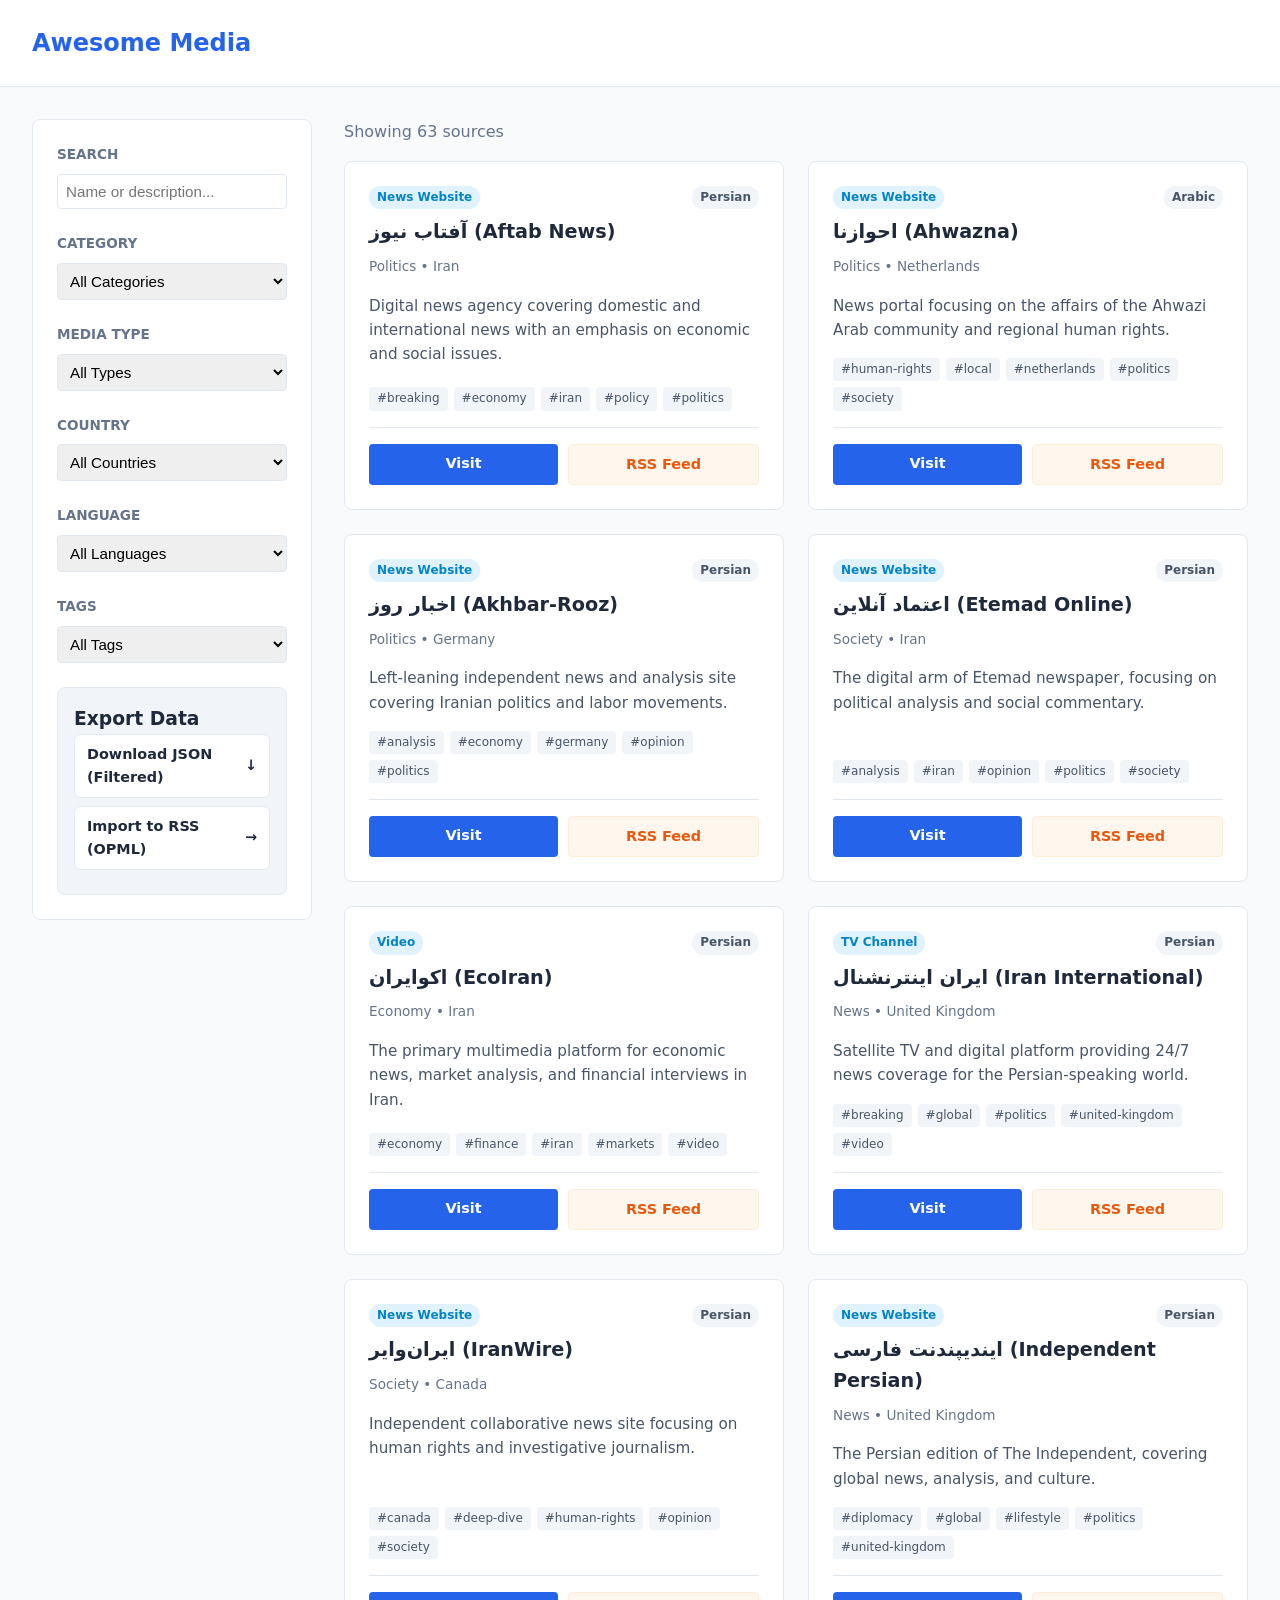
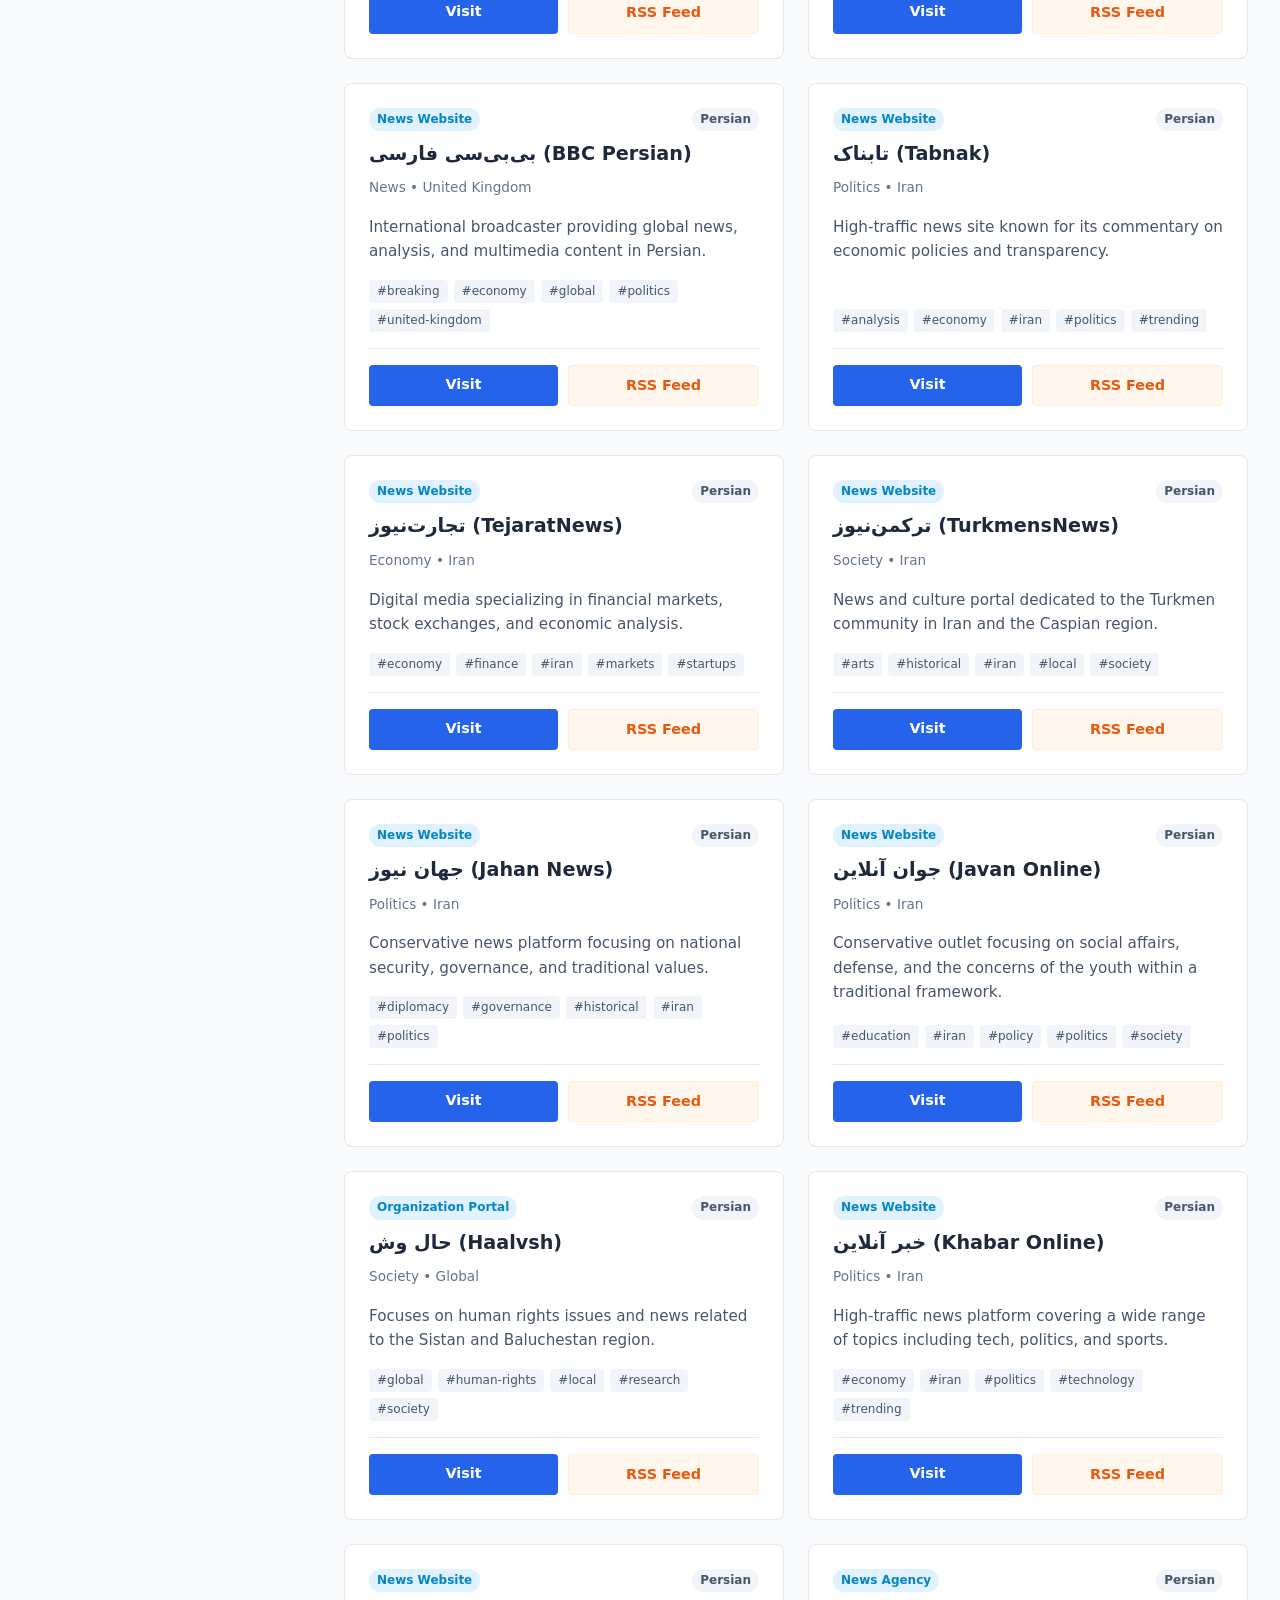
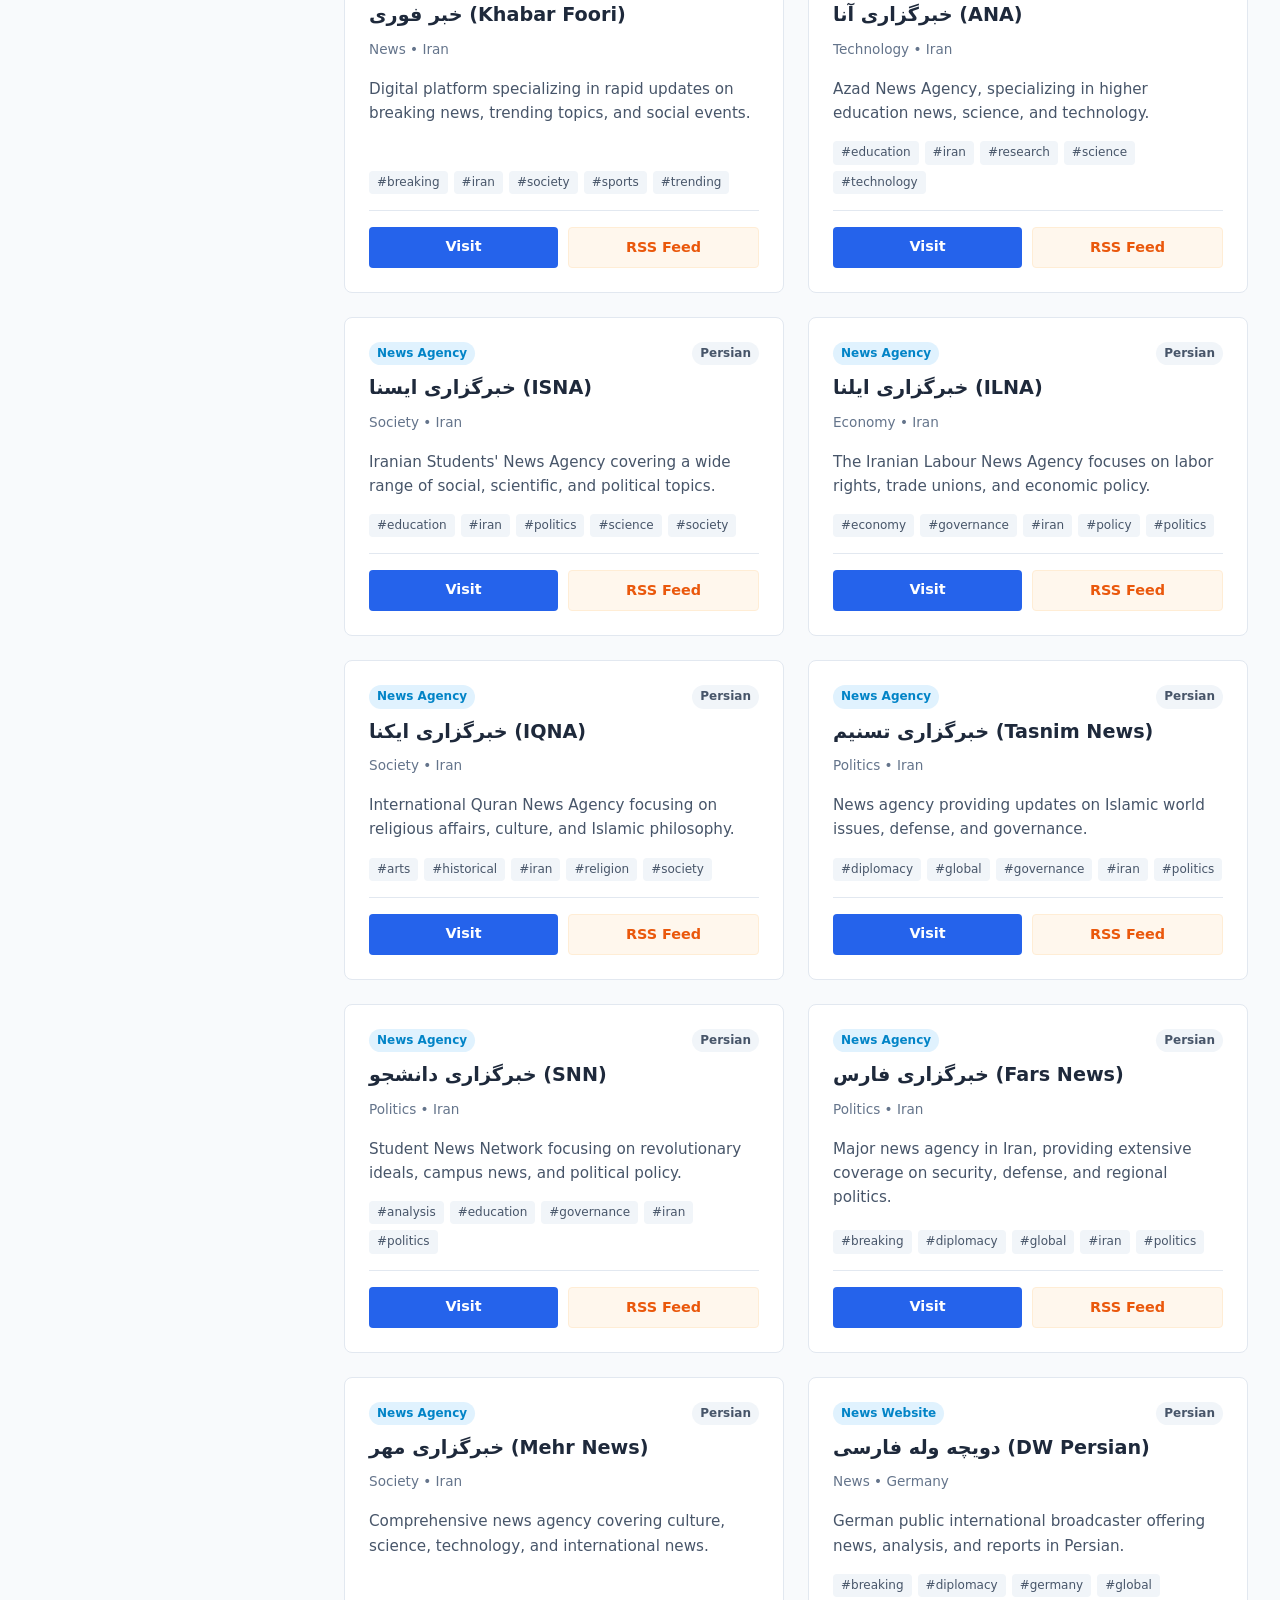
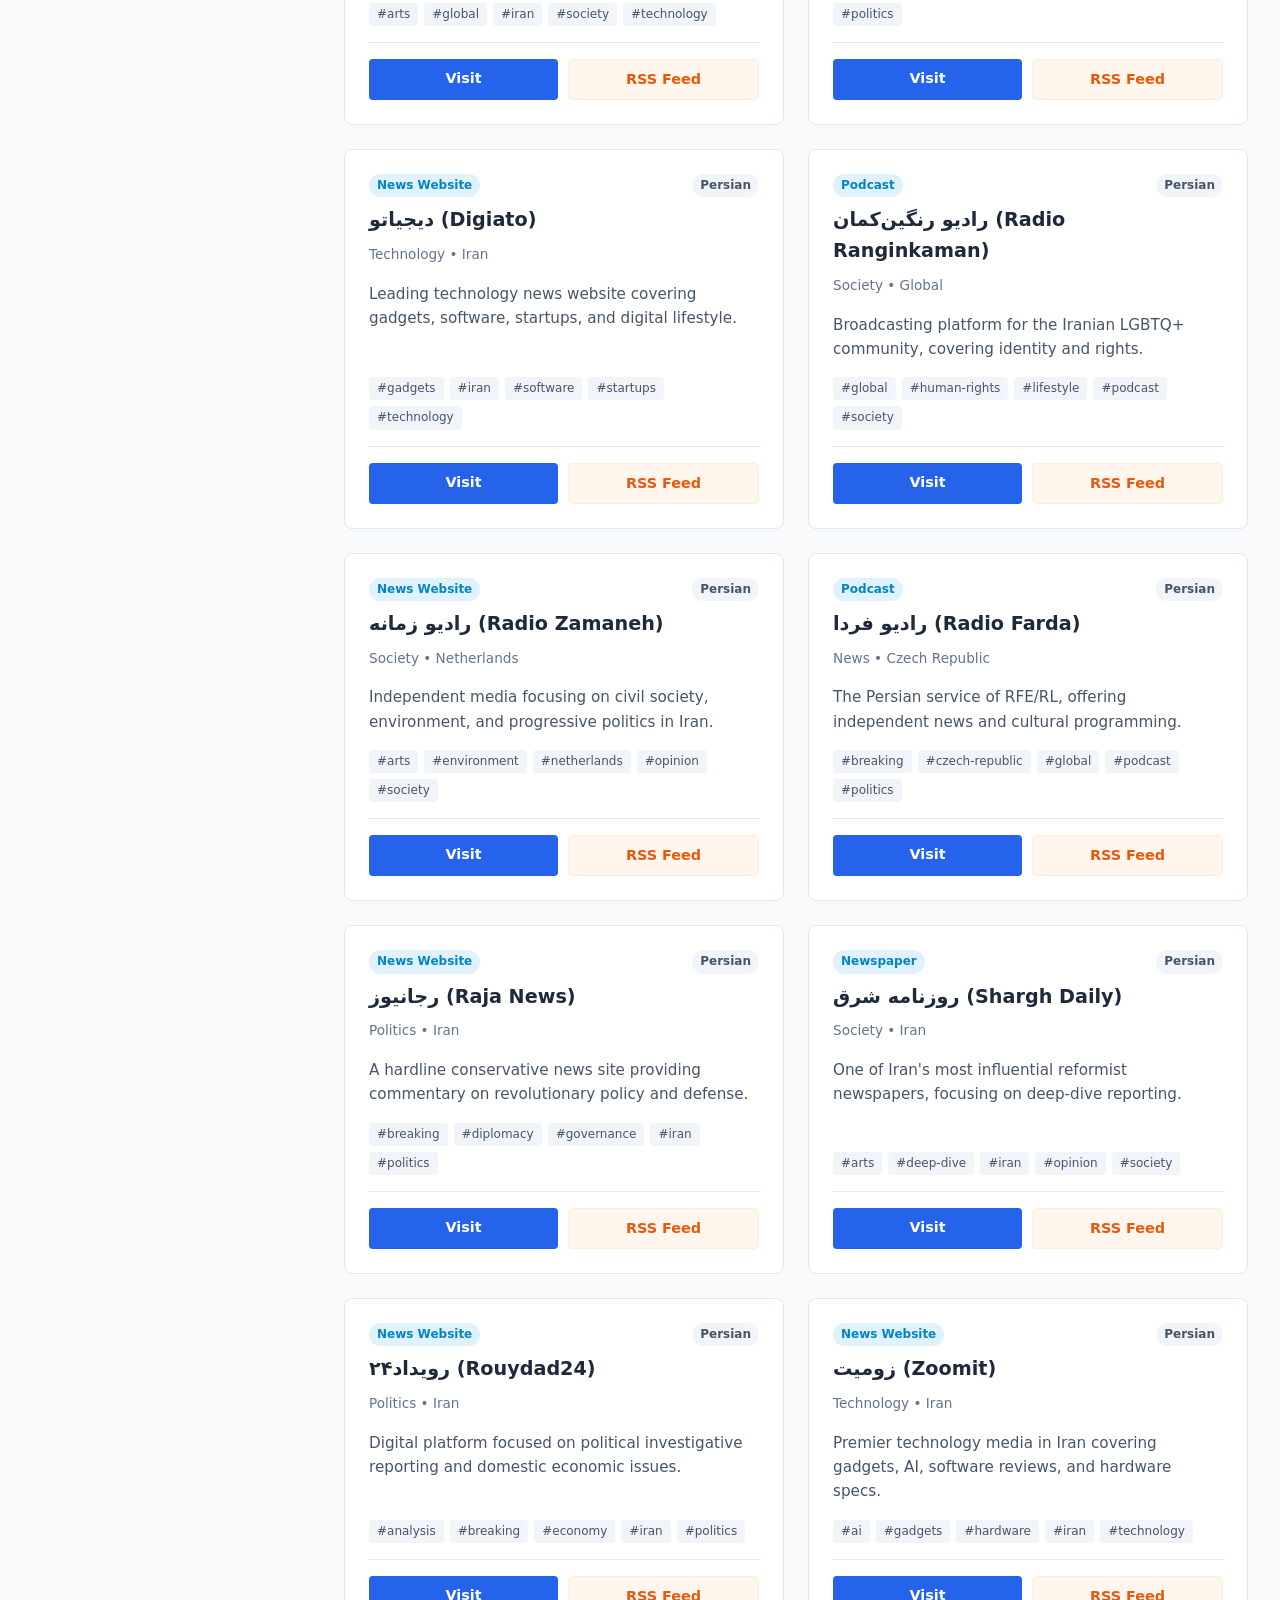
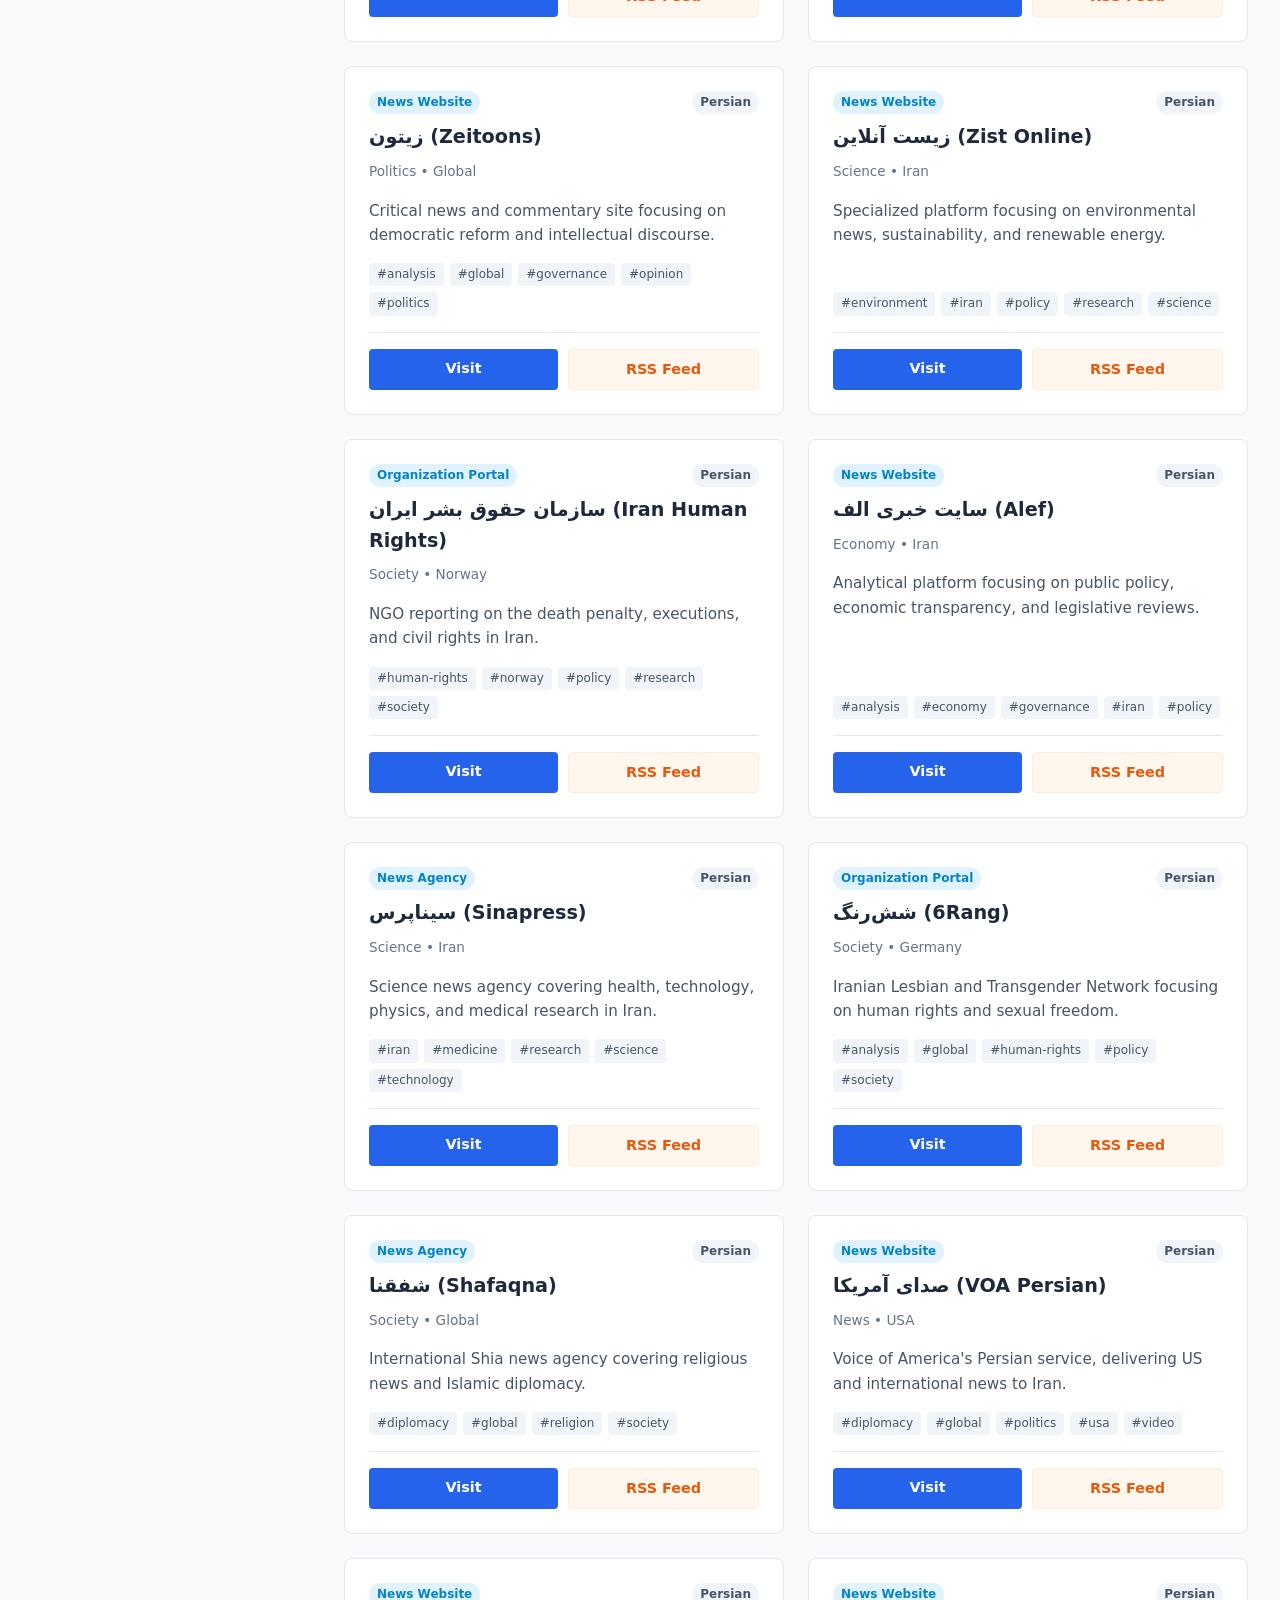
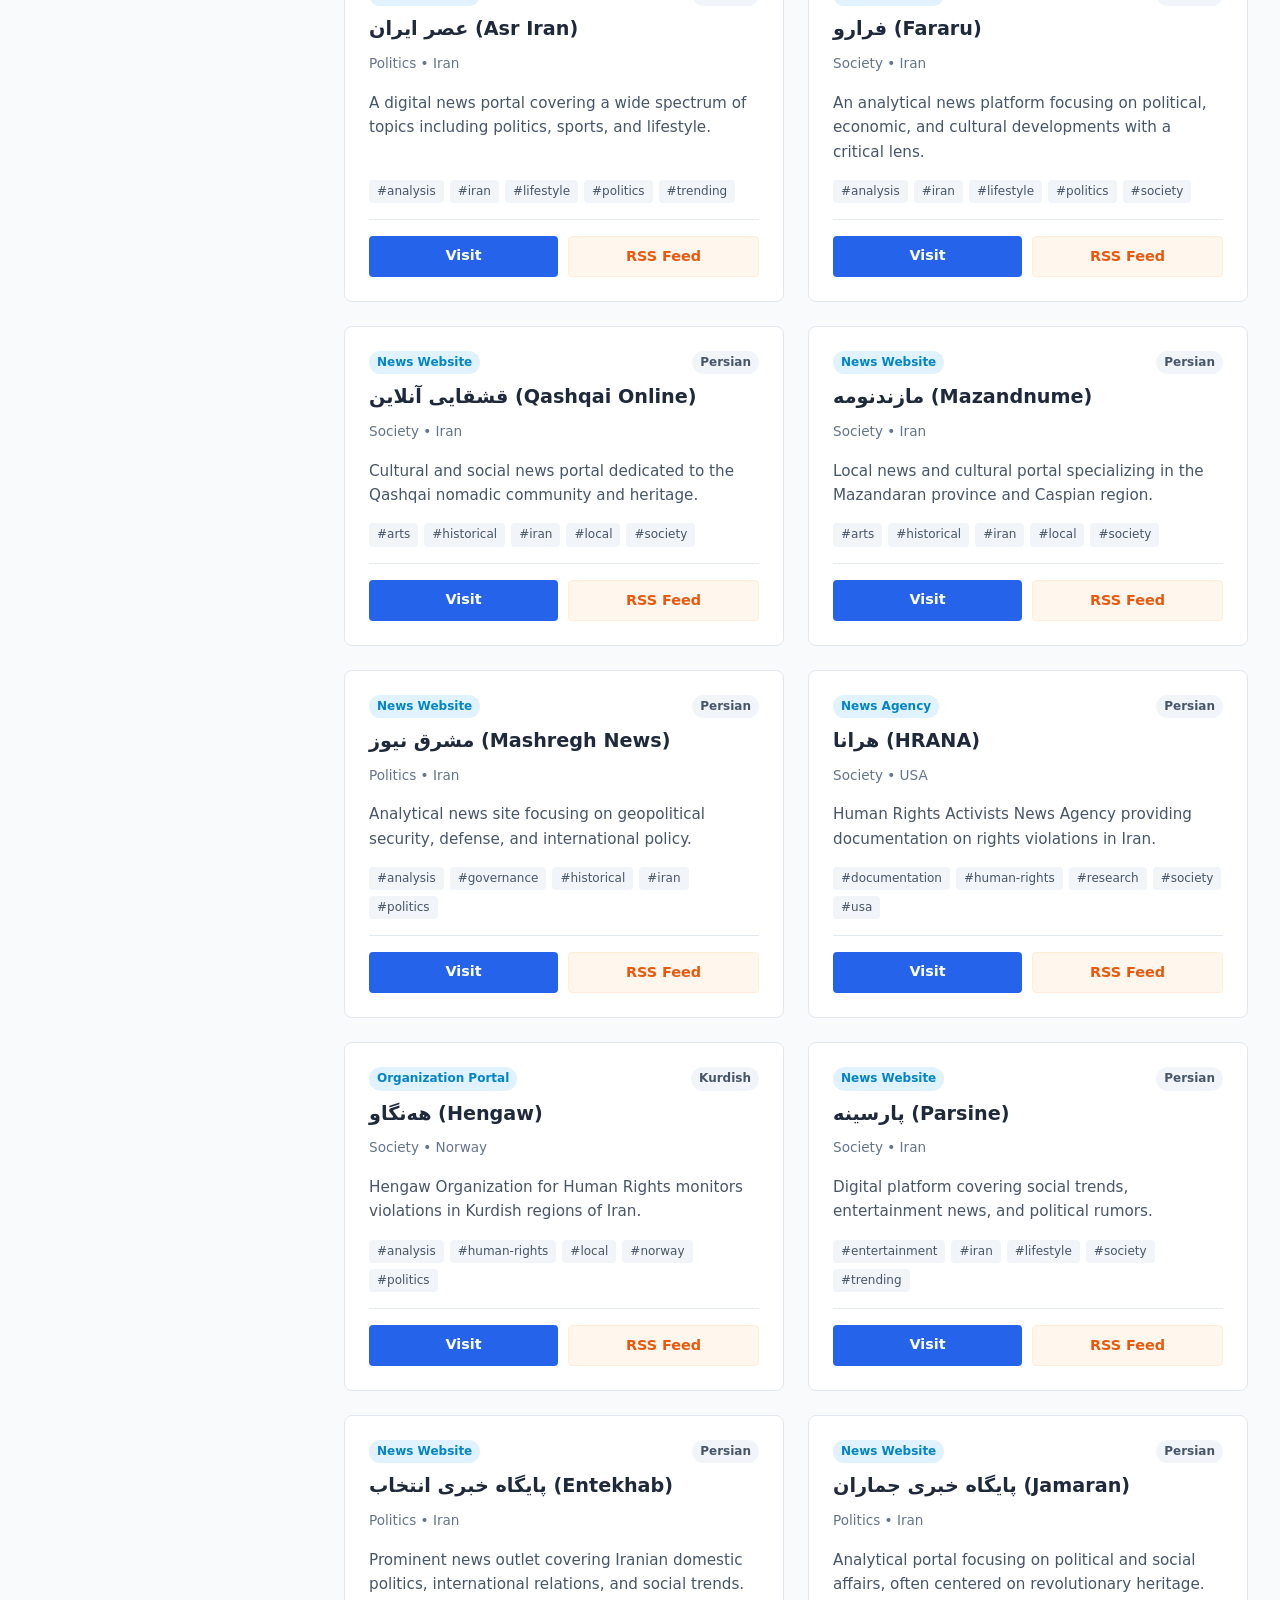
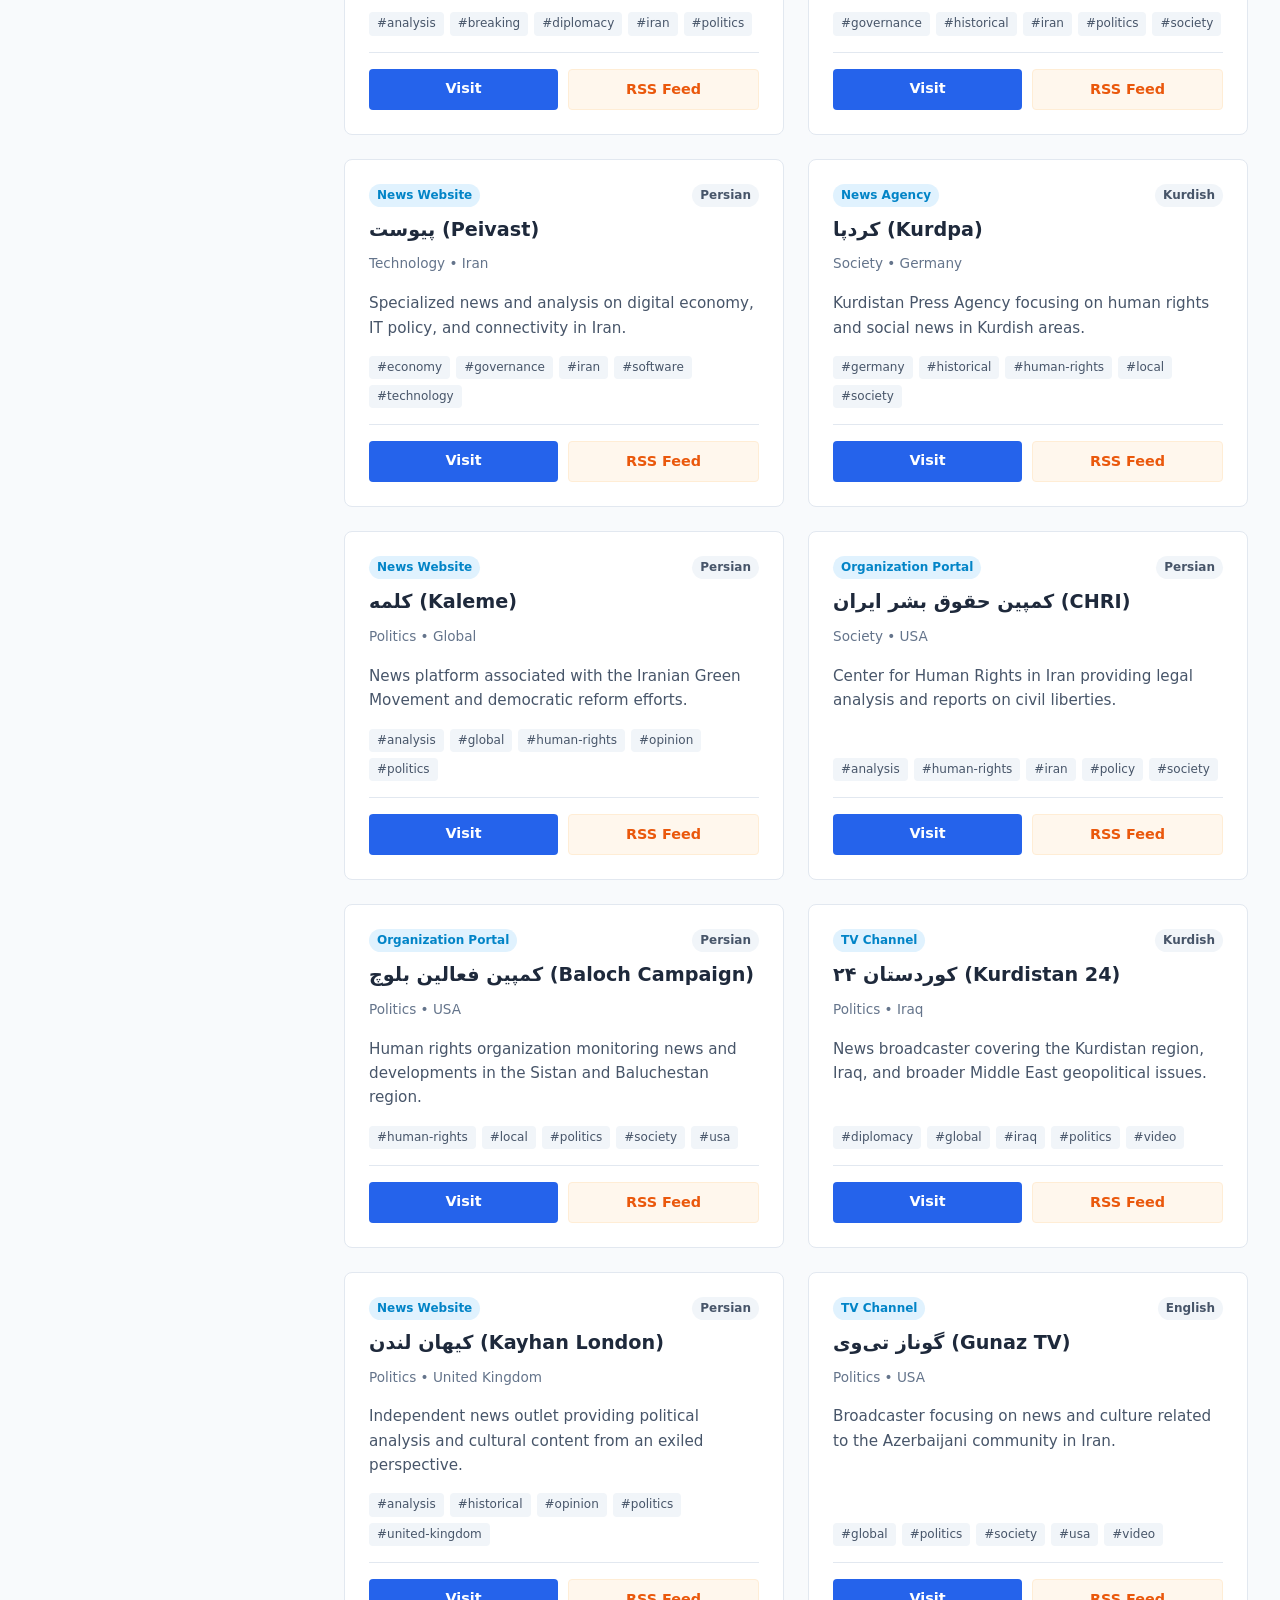
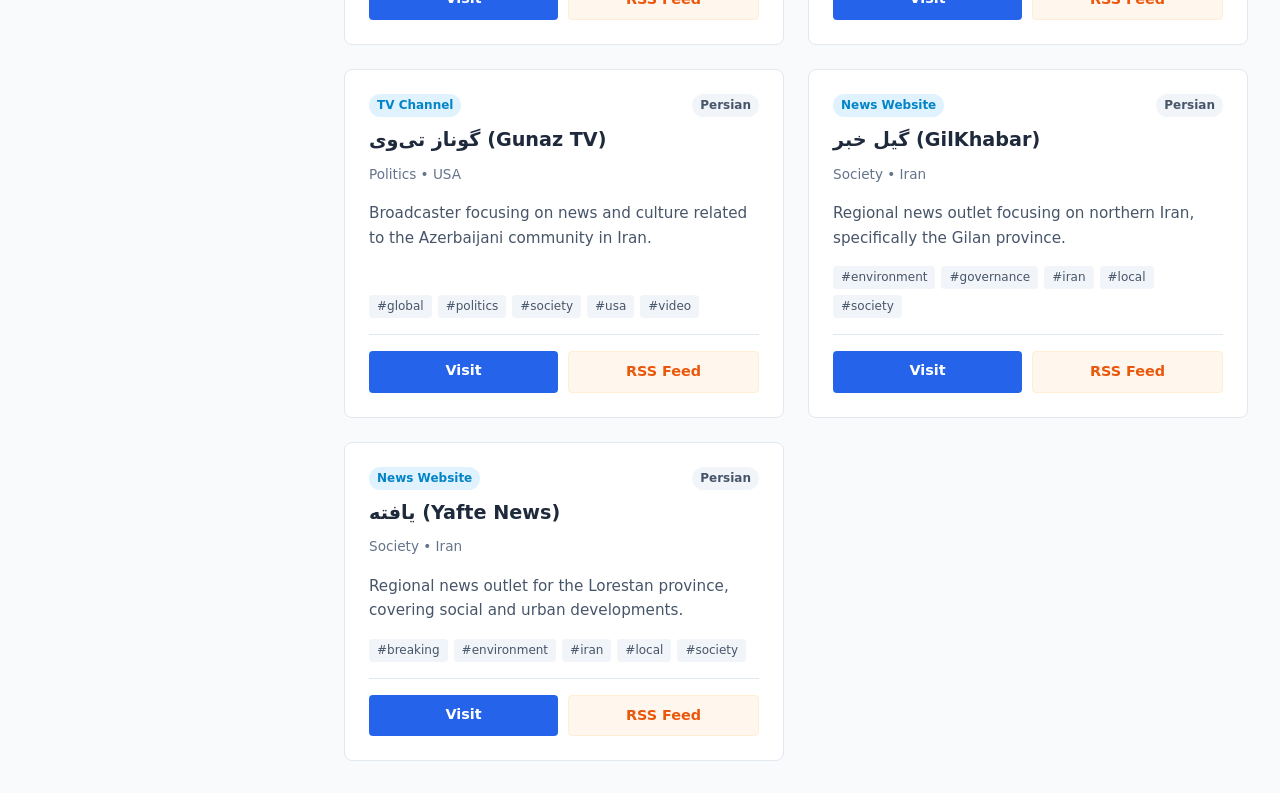
==== commit d110d21a: "deploy: a7fc7412e3a55d8c49ee7775b94977e40fa384c6" ====
--- a/index.html
+++ b/index.html
@@ -204,7 +204,15 @@
             <select id="filter-category">
                 <option value="">All Categories</option>
                 
+                <option value="Economy">Economy</option>
+                
                 <option value="News">News</option>
+                
+                <option value="Politics">Politics</option>
+                
+                <option value="Science">Science</option>
+                
+                <option value="Society">Society</option>
                 
                 <option value="Technology">Technology</option>
                 
@@ -216,7 +224,19 @@
             <select id="filter-type">
                 <option value="">All Types</option>
                 
+                <option value="News Agency">News Agency</option>
+                
                 <option value="News Website">News Website</option>
+                
+                <option value="Newspaper">Newspaper</option>
+                
+                <option value="Organization Portal">Organization Portal</option>
+                
+                <option value="Podcast">Podcast</option>
+                
+                <option value="TV Channel">TV Channel</option>
+                
+                <option value="Video">Video</option>
                 
             </select>
         </div>
@@ -226,8 +246,14 @@
             <select id="filter-country">
                 <option value="">All Countries</option>
                 
+                <option value="Canada">Canada</option>
+                
+                <option value="Czech Republic">Czech Republic</option>
+                
                 <option value="Germany">Germany</option>
                 
+                <option value="Global">Global</option>
+                
                 <option value="Iran">Iran</option>
                 
                 <option value="Iraq">Iraq</option>
@@ -236,9 +262,9 @@
                 
                 <option value="Norway">Norway</option>
                 
+                <option value="USA">USA</option>
+                
                 <option value="United Kingdom">United Kingdom</option>
-                
-                <option value="United States">United States</option>
                 
             </select>
         </div>
@@ -248,6 +274,12 @@
             <select id="filter-language">
                 <option value="">All Languages</option>
                 
+                <option value="Arabic">Arabic</option>
+                
+                <option value="English">English</option>
+                
+                <option value="Kurdish">Kurdish</option>
+                
                 <option value="Persian">Persian</option>
                 
             </select>
@@ -258,105 +290,95 @@
             <select id="filter-tags">
                 <option value="">All Tags</option>
                 
-                <option value="advocacy">advocacy</option>
-                
-                <option value="agency">agency</option>
-                
-                <option value="ahwazi">ahwazi</option>
+                <option value="ai">ai</option>
                 
                 <option value="analysis">analysis</option>
                 
-                <option value="arab">arab</option>
-                
-                <option value="azerbaijani">azerbaijani</option>
-                
-                <option value="baloch">baloch</option>
-                
-                <option value="bbc">bbc</option>
+                <option value="arts">arts</option>
                 
                 <option value="breaking">breaking</option>
                 
-                <option value="business">business</option>
-                
-                <option value="cultural">cultural</option>
-                
-                <option value="dw">dw</option>
-                
-                <option value="ecology">ecology</option>
+                <option value="canada">canada</option>
+                
+                <option value="czech-republic">czech-republic</option>
+                
+                <option value="deep-dive">deep-dive</option>
+                
+                <option value="diplomacy">diplomacy</option>
+                
+                <option value="documentation">documentation</option>
                 
                 <option value="economy">economy</option>
                 
+                <option value="education">education</option>
+                
+                <option value="entertainment">entertainment</option>
+                
                 <option value="environment">environment</option>
                 
+                <option value="finance">finance</option>
+                
                 <option value="gadgets">gadgets</option>
                 
-                <option value="gilan">gilan</option>
-                
-                <option value="green-movement">green-movement</option>
+                <option value="germany">germany</option>
+                
+                <option value="global">global</option>
+                
+                <option value="governance">governance</option>
+                
+                <option value="hardware">hardware</option>
+                
+                <option value="historical">historical</option>
                 
                 <option value="human-rights">human-rights</option>
                 
-                <option value="independent">independent</option>
-                
-                <option value="international">international</option>
-                
-                <option value="investigative">investigative</option>
-                
                 <option value="iran">iran</option>
                 
-                <option value="islamic">islamic</option>
-                
-                <option value="it">it</option>
-                
-                <option value="kurdish">kurdish</option>
-                
-                <option value="labor">labor</option>
-                
-                <option value="left">left</option>
-                
-                <option value="lgbtq">lgbtq</option>
-                
-                <option value="lorestan">lorestan</option>
-                
-                <option value="mazandaran">mazandaran</option>
-                
-                <option value="news">news</option>
-                
-                <option value="opposition">opposition</option>
-                
-                <option value="persian">persian</option>
+                <option value="iraq">iraq</option>
+                
+                <option value="lifestyle">lifestyle</option>
+                
+                <option value="local">local</option>
+                
+                <option value="markets">markets</option>
+                
+                <option value="medicine">medicine</option>
+                
+                <option value="netherlands">netherlands</option>
+                
+                <option value="norway">norway</option>
+                
+                <option value="opinion">opinion</option>
+                
+                <option value="podcast">podcast</option>
+                
+                <option value="policy">policy</option>
                 
                 <option value="politics">politics</option>
                 
-                <option value="qashqai">qashqai</option>
-                
-                <option value="quran">quran</option>
-                
-                <option value="radio">radio</option>
-                
-                <option value="regional">regional</option>
-                
-                <option value="reviews">reviews</option>
+                <option value="religion">religion</option>
+                
+                <option value="research">research</option>
                 
                 <option value="science">science</option>
                 
-                <option value="shia">shia</option>
-                
-                <option value="startup">startup</option>
-                
-                <option value="students">students</option>
-                
-                <option value="sustainability">sustainability</option>
+                <option value="society">society</option>
+                
+                <option value="software">software</option>
+                
+                <option value="sports">sports</option>
+                
+                <option value="startups">startups</option>
                 
                 <option value="technology">technology</option>
                 
-                <option value="trade">trade</option>
-                
-                <option value="turkmen">turkmen</option>
-                
-                <option value="university">university</option>
-                
-                <option value="voa">voa</option>
+                <option value="trending">trending</option>
+                
+                <option value="united-kingdom">united-kingdom</option>
+                
+                <option value="usa">usa</option>
+                
+                <option value="video">video</option>
                 
             </select>
         </div>
@@ -381,69 +403,1673 @@
         <div class="grid" id="card-grid">
             
             <article class="card" 
-                     data-title=" halavash" 
-                     data-desc="halavash, a news site covering baloch and southeastern iran issues and human rights."
+                     data-title="آفتاب نیوز (aftab news)" 
+                     data-desc="digital news agency covering domestic and international news with an emphasis on economic and social issues."
+                     data-category="Politics"
+                     data-type="News Website"
+                     data-country="Iran"
+                     data-language="Persian"
+                     data-tags="breaking|economy|iran|policy|politics">
+                
+                <div class="card-header">
+                    <span class="badge">News Website</span>
+                    <span class="badge" style="background: #f1f5f9; color: #475569;">Persian</span>
+                </div>
+                
+                <h3>آفتاب نیوز (Aftab News)</h3>
+                <div class="meta">Politics &bull; Iran</div>
+                <p class="desc">Digital news agency covering domestic and international news with an emphasis on economic and social issues.</p>
+                
+                
+                <div class="tags-container">
+                    
+                    <span class="tag-pill" onclick="filterByTag('breaking')">#breaking</span>
+                    
+                    <span class="tag-pill" onclick="filterByTag('economy')">#economy</span>
+                    
+                    <span class="tag-pill" onclick="filterByTag('iran')">#iran</span>
+                    
+                    <span class="tag-pill" onclick="filterByTag('policy')">#policy</span>
+                    
+                    <span class="tag-pill" onclick="filterByTag('politics')">#politics</span>
+                    
+                </div>
+                
+                
+                <div class="actions">
+                    <a href="https://aftabnews.ir/" target="_blank" class="btn btn-primary">Visit</a>
+                    
+                    <a href="https://aftabnews.ir/fa/rss/allnews" target="_blank" class="btn btn-rss">RSS Feed</a>
+                    
+                </div>
+            </article>
+            
+            <article class="card" 
+                     data-title="احوازنا (ahwazna)" 
+                     data-desc="news portal focusing on the affairs of the ahwazi arab community and regional human rights."
+                     data-category="Politics"
+                     data-type="News Website"
+                     data-country="Netherlands"
+                     data-language="Arabic"
+                     data-tags="human-rights|local|netherlands|politics|society">
+                
+                <div class="card-header">
+                    <span class="badge">News Website</span>
+                    <span class="badge" style="background: #f1f5f9; color: #475569;">Arabic</span>
+                </div>
+                
+                <h3>احوازنا (Ahwazna)</h3>
+                <div class="meta">Politics &bull; Netherlands</div>
+                <p class="desc">News portal focusing on the affairs of the Ahwazi Arab community and regional human rights.</p>
+                
+                
+                <div class="tags-container">
+                    
+                    <span class="tag-pill" onclick="filterByTag('human-rights')">#human-rights</span>
+                    
+                    <span class="tag-pill" onclick="filterByTag('local')">#local</span>
+                    
+                    <span class="tag-pill" onclick="filterByTag('netherlands')">#netherlands</span>
+                    
+                    <span class="tag-pill" onclick="filterByTag('politics')">#politics</span>
+                    
+                    <span class="tag-pill" onclick="filterByTag('society')">#society</span>
+                    
+                </div>
+                
+                
+                <div class="actions">
+                    <a href="https://ahwazna.net/" target="_blank" class="btn btn-primary">Visit</a>
+                    
+                    <a href="https://ahwazna.net/rss" target="_blank" class="btn btn-rss">RSS Feed</a>
+                    
+                </div>
+            </article>
+            
+            <article class="card" 
+                     data-title="اخبار روز (akhbar-rooz)" 
+                     data-desc="left-leaning independent news and analysis site covering iranian politics and labor movements."
+                     data-category="Politics"
+                     data-type="News Website"
+                     data-country="Germany"
+                     data-language="Persian"
+                     data-tags="analysis|economy|germany|opinion|politics">
+                
+                <div class="card-header">
+                    <span class="badge">News Website</span>
+                    <span class="badge" style="background: #f1f5f9; color: #475569;">Persian</span>
+                </div>
+                
+                <h3>اخبار روز (Akhbar-Rooz)</h3>
+                <div class="meta">Politics &bull; Germany</div>
+                <p class="desc">Left-leaning independent news and analysis site covering Iranian politics and labor movements.</p>
+                
+                
+                <div class="tags-container">
+                    
+                    <span class="tag-pill" onclick="filterByTag('analysis')">#analysis</span>
+                    
+                    <span class="tag-pill" onclick="filterByTag('economy')">#economy</span>
+                    
+                    <span class="tag-pill" onclick="filterByTag('germany')">#germany</span>
+                    
+                    <span class="tag-pill" onclick="filterByTag('opinion')">#opinion</span>
+                    
+                    <span class="tag-pill" onclick="filterByTag('politics')">#politics</span>
+                    
+                </div>
+                
+                
+                <div class="actions">
+                    <a href="https://www.akhbar-rooz.com/" target="_blank" class="btn btn-primary">Visit</a>
+                    
+                    <a href="https://www.akhbar-rooz.com/feed/" target="_blank" class="btn btn-rss">RSS Feed</a>
+                    
+                </div>
+            </article>
+            
+            <article class="card" 
+                     data-title="اعتماد آنلاین (etemad online)" 
+                     data-desc="the digital arm of etemad newspaper, focusing on political analysis and social commentary."
+                     data-category="Society"
+                     data-type="News Website"
+                     data-country="Iran"
+                     data-language="Persian"
+                     data-tags="analysis|iran|opinion|politics|society">
+                
+                <div class="card-header">
+                    <span class="badge">News Website</span>
+                    <span class="badge" style="background: #f1f5f9; color: #475569;">Persian</span>
+                </div>
+                
+                <h3>اعتماد آنلاین (Etemad Online)</h3>
+                <div class="meta">Society &bull; Iran</div>
+                <p class="desc">The digital arm of Etemad newspaper, focusing on political analysis and social commentary.</p>
+                
+                
+                <div class="tags-container">
+                    
+                    <span class="tag-pill" onclick="filterByTag('analysis')">#analysis</span>
+                    
+                    <span class="tag-pill" onclick="filterByTag('iran')">#iran</span>
+                    
+                    <span class="tag-pill" onclick="filterByTag('opinion')">#opinion</span>
+                    
+                    <span class="tag-pill" onclick="filterByTag('politics')">#politics</span>
+                    
+                    <span class="tag-pill" onclick="filterByTag('society')">#society</span>
+                    
+                </div>
+                
+                
+                <div class="actions">
+                    <a href="https://etemadonline.com/" target="_blank" class="btn btn-primary">Visit</a>
+                    
+                    <a href="https://etemadonline.com/fa/rss/allnews" target="_blank" class="btn btn-rss">RSS Feed</a>
+                    
+                </div>
+            </article>
+            
+            <article class="card" 
+                     data-title="اکوایران (ecoiran)" 
+                     data-desc="the primary multimedia platform for economic news, market analysis, and financial interviews in iran."
+                     data-category="Economy"
+                     data-type="Video"
+                     data-country="Iran"
+                     data-language="Persian"
+                     data-tags="economy|finance|iran|markets|video">
+                
+                <div class="card-header">
+                    <span class="badge">Video</span>
+                    <span class="badge" style="background: #f1f5f9; color: #475569;">Persian</span>
+                </div>
+                
+                <h3>اکوایران (EcoIran)</h3>
+                <div class="meta">Economy &bull; Iran</div>
+                <p class="desc">The primary multimedia platform for economic news, market analysis, and financial interviews in Iran.</p>
+                
+                
+                <div class="tags-container">
+                    
+                    <span class="tag-pill" onclick="filterByTag('economy')">#economy</span>
+                    
+                    <span class="tag-pill" onclick="filterByTag('finance')">#finance</span>
+                    
+                    <span class="tag-pill" onclick="filterByTag('iran')">#iran</span>
+                    
+                    <span class="tag-pill" onclick="filterByTag('markets')">#markets</span>
+                    
+                    <span class="tag-pill" onclick="filterByTag('video')">#video</span>
+                    
+                </div>
+                
+                
+                <div class="actions">
+                    <a href="https://ecoiran.com/" target="_blank" class="btn btn-primary">Visit</a>
+                    
+                    <a href="https://ecoiran.com/fa/rss/allnews" target="_blank" class="btn btn-rss">RSS Feed</a>
+                    
+                </div>
+            </article>
+            
+            <article class="card" 
+                     data-title="ایران اینترنشنال (iran international)" 
+                     data-desc="satellite tv and digital platform providing 24/7 news coverage for the persian-speaking world."
                      data-category="News"
-                     data-type="News Website"
-                     data-country="Iran"
-                     data-language="Persian"
-                     data-tags="news|baloch|human-rights">
-                
-                <div class="card-header">
-                    <span class="badge">News Website</span>
-                    <span class="badge" style="background: #f1f5f9; color: #475569;">Persian</span>
-                </div>
-                
-                <h3> Halavash</h3>
+                     data-type="TV Channel"
+                     data-country="United Kingdom"
+                     data-language="Persian"
+                     data-tags="breaking|global|politics|united-kingdom|video">
+                
+                <div class="card-header">
+                    <span class="badge">TV Channel</span>
+                    <span class="badge" style="background: #f1f5f9; color: #475569;">Persian</span>
+                </div>
+                
+                <h3>ایران اینترنشنال (Iran International)</h3>
+                <div class="meta">News &bull; United Kingdom</div>
+                <p class="desc">Satellite TV and digital platform providing 24/7 news coverage for the Persian-speaking world.</p>
+                
+                
+                <div class="tags-container">
+                    
+                    <span class="tag-pill" onclick="filterByTag('breaking')">#breaking</span>
+                    
+                    <span class="tag-pill" onclick="filterByTag('global')">#global</span>
+                    
+                    <span class="tag-pill" onclick="filterByTag('politics')">#politics</span>
+                    
+                    <span class="tag-pill" onclick="filterByTag('united-kingdom')">#united-kingdom</span>
+                    
+                    <span class="tag-pill" onclick="filterByTag('video')">#video</span>
+                    
+                </div>
+                
+                
+                <div class="actions">
+                    <a href="https://www.iranintl.com/" target="_blank" class="btn btn-primary">Visit</a>
+                    
+                    <a href="https://www.iranintl.com/rss/all" target="_blank" class="btn btn-rss">RSS Feed</a>
+                    
+                </div>
+            </article>
+            
+            <article class="card" 
+                     data-title="ایران‌وایر (iranwire)" 
+                     data-desc="independent collaborative news site focusing on human rights and investigative journalism."
+                     data-category="Society"
+                     data-type="News Website"
+                     data-country="Canada"
+                     data-language="Persian"
+                     data-tags="canada|deep-dive|human-rights|opinion|society">
+                
+                <div class="card-header">
+                    <span class="badge">News Website</span>
+                    <span class="badge" style="background: #f1f5f9; color: #475569;">Persian</span>
+                </div>
+                
+                <h3>ایران‌وایر (IranWire)</h3>
+                <div class="meta">Society &bull; Canada</div>
+                <p class="desc">Independent collaborative news site focusing on human rights and investigative journalism.</p>
+                
+                
+                <div class="tags-container">
+                    
+                    <span class="tag-pill" onclick="filterByTag('canada')">#canada</span>
+                    
+                    <span class="tag-pill" onclick="filterByTag('deep-dive')">#deep-dive</span>
+                    
+                    <span class="tag-pill" onclick="filterByTag('human-rights')">#human-rights</span>
+                    
+                    <span class="tag-pill" onclick="filterByTag('opinion')">#opinion</span>
+                    
+                    <span class="tag-pill" onclick="filterByTag('society')">#society</span>
+                    
+                </div>
+                
+                
+                <div class="actions">
+                    <a href="https://iranwire.com/fa/" target="_blank" class="btn btn-primary">Visit</a>
+                    
+                    <a href="https://iranwire.com/fa/rss" target="_blank" class="btn btn-rss">RSS Feed</a>
+                    
+                </div>
+            </article>
+            
+            <article class="card" 
+                     data-title="ایندیپندنت فارسی (independent persian)" 
+                     data-desc="the persian edition of the independent, covering global news, analysis, and culture."
+                     data-category="News"
+                     data-type="News Website"
+                     data-country="United Kingdom"
+                     data-language="Persian"
+                     data-tags="diplomacy|global|lifestyle|politics|united-kingdom">
+                
+                <div class="card-header">
+                    <span class="badge">News Website</span>
+                    <span class="badge" style="background: #f1f5f9; color: #475569;">Persian</span>
+                </div>
+                
+                <h3>ایندیپندنت فارسی (Independent Persian)</h3>
+                <div class="meta">News &bull; United Kingdom</div>
+                <p class="desc">The Persian edition of The Independent, covering global news, analysis, and culture.</p>
+                
+                
+                <div class="tags-container">
+                    
+                    <span class="tag-pill" onclick="filterByTag('diplomacy')">#diplomacy</span>
+                    
+                    <span class="tag-pill" onclick="filterByTag('global')">#global</span>
+                    
+                    <span class="tag-pill" onclick="filterByTag('lifestyle')">#lifestyle</span>
+                    
+                    <span class="tag-pill" onclick="filterByTag('politics')">#politics</span>
+                    
+                    <span class="tag-pill" onclick="filterByTag('united-kingdom')">#united-kingdom</span>
+                    
+                </div>
+                
+                
+                <div class="actions">
+                    <a href="https://www.independentpersian.com/" target="_blank" class="btn btn-primary">Visit</a>
+                    
+                    <a href="https://www.independentpersian.com/rss" target="_blank" class="btn btn-rss">RSS Feed</a>
+                    
+                </div>
+            </article>
+            
+            <article class="card" 
+                     data-title="بی‌بی‌سی فارسی (bbc persian)" 
+                     data-desc="international broadcaster providing global news, analysis, and multimedia content in persian."
+                     data-category="News"
+                     data-type="News Website"
+                     data-country="United Kingdom"
+                     data-language="Persian"
+                     data-tags="breaking|economy|global|politics|united-kingdom">
+                
+                <div class="card-header">
+                    <span class="badge">News Website</span>
+                    <span class="badge" style="background: #f1f5f9; color: #475569;">Persian</span>
+                </div>
+                
+                <h3>بی‌بی‌سی فارسی (BBC Persian)</h3>
+                <div class="meta">News &bull; United Kingdom</div>
+                <p class="desc">International broadcaster providing global news, analysis, and multimedia content in Persian.</p>
+                
+                
+                <div class="tags-container">
+                    
+                    <span class="tag-pill" onclick="filterByTag('breaking')">#breaking</span>
+                    
+                    <span class="tag-pill" onclick="filterByTag('economy')">#economy</span>
+                    
+                    <span class="tag-pill" onclick="filterByTag('global')">#global</span>
+                    
+                    <span class="tag-pill" onclick="filterByTag('politics')">#politics</span>
+                    
+                    <span class="tag-pill" onclick="filterByTag('united-kingdom')">#united-kingdom</span>
+                    
+                </div>
+                
+                
+                <div class="actions">
+                    <a href="https://www.bbc.com/persian" target="_blank" class="btn btn-primary">Visit</a>
+                    
+                    <a href="https://www.bbc.com/persian/index.xml" target="_blank" class="btn btn-rss">RSS Feed</a>
+                    
+                </div>
+            </article>
+            
+            <article class="card" 
+                     data-title="تابناک (tabnak)" 
+                     data-desc="high-traffic news site known for its commentary on economic policies and transparency."
+                     data-category="Politics"
+                     data-type="News Website"
+                     data-country="Iran"
+                     data-language="Persian"
+                     data-tags="analysis|economy|iran|politics|trending">
+                
+                <div class="card-header">
+                    <span class="badge">News Website</span>
+                    <span class="badge" style="background: #f1f5f9; color: #475569;">Persian</span>
+                </div>
+                
+                <h3>تابناک (Tabnak)</h3>
+                <div class="meta">Politics &bull; Iran</div>
+                <p class="desc">High-traffic news site known for its commentary on economic policies and transparency.</p>
+                
+                
+                <div class="tags-container">
+                    
+                    <span class="tag-pill" onclick="filterByTag('analysis')">#analysis</span>
+                    
+                    <span class="tag-pill" onclick="filterByTag('economy')">#economy</span>
+                    
+                    <span class="tag-pill" onclick="filterByTag('iran')">#iran</span>
+                    
+                    <span class="tag-pill" onclick="filterByTag('politics')">#politics</span>
+                    
+                    <span class="tag-pill" onclick="filterByTag('trending')">#trending</span>
+                    
+                </div>
+                
+                
+                <div class="actions">
+                    <a href="https://www.tabnak.ir/" target="_blank" class="btn btn-primary">Visit</a>
+                    
+                    <a href="https://www.tabnak.ir/fa/rss/allnews" target="_blank" class="btn btn-rss">RSS Feed</a>
+                    
+                </div>
+            </article>
+            
+            <article class="card" 
+                     data-title="تجارت‌نیوز (tejaratnews)" 
+                     data-desc="digital media specializing in financial markets, stock exchanges, and economic analysis."
+                     data-category="Economy"
+                     data-type="News Website"
+                     data-country="Iran"
+                     data-language="Persian"
+                     data-tags="economy|finance|iran|markets|startups">
+                
+                <div class="card-header">
+                    <span class="badge">News Website</span>
+                    <span class="badge" style="background: #f1f5f9; color: #475569;">Persian</span>
+                </div>
+                
+                <h3>تجارت‌نیوز (TejaratNews)</h3>
+                <div class="meta">Economy &bull; Iran</div>
+                <p class="desc">Digital media specializing in financial markets, stock exchanges, and economic analysis.</p>
+                
+                
+                <div class="tags-container">
+                    
+                    <span class="tag-pill" onclick="filterByTag('economy')">#economy</span>
+                    
+                    <span class="tag-pill" onclick="filterByTag('finance')">#finance</span>
+                    
+                    <span class="tag-pill" onclick="filterByTag('iran')">#iran</span>
+                    
+                    <span class="tag-pill" onclick="filterByTag('markets')">#markets</span>
+                    
+                    <span class="tag-pill" onclick="filterByTag('startups')">#startups</span>
+                    
+                </div>
+                
+                
+                <div class="actions">
+                    <a href="https://tejaratnews.com/" target="_blank" class="btn btn-primary">Visit</a>
+                    
+                    <a href="https://tejaratnews.com/fa/rss/allnews" target="_blank" class="btn btn-rss">RSS Feed</a>
+                    
+                </div>
+            </article>
+            
+            <article class="card" 
+                     data-title="ترکمن‌نیوز (turkmensnews)" 
+                     data-desc="news and culture portal dedicated to the turkmen community in iran and the caspian region."
+                     data-category="Society"
+                     data-type="News Website"
+                     data-country="Iran"
+                     data-language="Persian"
+                     data-tags="arts|historical|iran|local|society">
+                
+                <div class="card-header">
+                    <span class="badge">News Website</span>
+                    <span class="badge" style="background: #f1f5f9; color: #475569;">Persian</span>
+                </div>
+                
+                <h3>ترکمن‌نیوز (TurkmensNews)</h3>
+                <div class="meta">Society &bull; Iran</div>
+                <p class="desc">News and culture portal dedicated to the Turkmen community in Iran and the Caspian region.</p>
+                
+                
+                <div class="tags-container">
+                    
+                    <span class="tag-pill" onclick="filterByTag('arts')">#arts</span>
+                    
+                    <span class="tag-pill" onclick="filterByTag('historical')">#historical</span>
+                    
+                    <span class="tag-pill" onclick="filterByTag('iran')">#iran</span>
+                    
+                    <span class="tag-pill" onclick="filterByTag('local')">#local</span>
+                    
+                    <span class="tag-pill" onclick="filterByTag('society')">#society</span>
+                    
+                </div>
+                
+                
+                <div class="actions">
+                    <a href="http://turkmensnews.com/" target="_blank" class="btn btn-primary">Visit</a>
+                    
+                    <a href="http://turkmensnews.com/fa/rss/allnews" target="_blank" class="btn btn-rss">RSS Feed</a>
+                    
+                </div>
+            </article>
+            
+            <article class="card" 
+                     data-title="جهان نیوز (jahan news)" 
+                     data-desc="conservative news platform focusing on national security, governance, and traditional values."
+                     data-category="Politics"
+                     data-type="News Website"
+                     data-country="Iran"
+                     data-language="Persian"
+                     data-tags="diplomacy|governance|historical|iran|politics">
+                
+                <div class="card-header">
+                    <span class="badge">News Website</span>
+                    <span class="badge" style="background: #f1f5f9; color: #475569;">Persian</span>
+                </div>
+                
+                <h3>جهان نیوز (Jahan News)</h3>
+                <div class="meta">Politics &bull; Iran</div>
+                <p class="desc">Conservative news platform focusing on national security, governance, and traditional values.</p>
+                
+                
+                <div class="tags-container">
+                    
+                    <span class="tag-pill" onclick="filterByTag('diplomacy')">#diplomacy</span>
+                    
+                    <span class="tag-pill" onclick="filterByTag('governance')">#governance</span>
+                    
+                    <span class="tag-pill" onclick="filterByTag('historical')">#historical</span>
+                    
+                    <span class="tag-pill" onclick="filterByTag('iran')">#iran</span>
+                    
+                    <span class="tag-pill" onclick="filterByTag('politics')">#politics</span>
+                    
+                </div>
+                
+                
+                <div class="actions">
+                    <a href="https://www.jahannews.com/" target="_blank" class="btn btn-primary">Visit</a>
+                    
+                    <a href="https://www.jahannews.com/fa/rss/allnews" target="_blank" class="btn btn-rss">RSS Feed</a>
+                    
+                </div>
+            </article>
+            
+            <article class="card" 
+                     data-title="جوان آنلاین (javan online)" 
+                     data-desc="conservative outlet focusing on social affairs, defense, and the concerns of the youth within a traditional framework."
+                     data-category="Politics"
+                     data-type="News Website"
+                     data-country="Iran"
+                     data-language="Persian"
+                     data-tags="education|iran|policy|politics|society">
+                
+                <div class="card-header">
+                    <span class="badge">News Website</span>
+                    <span class="badge" style="background: #f1f5f9; color: #475569;">Persian</span>
+                </div>
+                
+                <h3>جوان آنلاین (Javan Online)</h3>
+                <div class="meta">Politics &bull; Iran</div>
+                <p class="desc">Conservative outlet focusing on social affairs, defense, and the concerns of the youth within a traditional framework.</p>
+                
+                
+                <div class="tags-container">
+                    
+                    <span class="tag-pill" onclick="filterByTag('education')">#education</span>
+                    
+                    <span class="tag-pill" onclick="filterByTag('iran')">#iran</span>
+                    
+                    <span class="tag-pill" onclick="filterByTag('policy')">#policy</span>
+                    
+                    <span class="tag-pill" onclick="filterByTag('politics')">#politics</span>
+                    
+                    <span class="tag-pill" onclick="filterByTag('society')">#society</span>
+                    
+                </div>
+                
+                
+                <div class="actions">
+                    <a href="https://www.javanonline.ir/" target="_blank" class="btn btn-primary">Visit</a>
+                    
+                    <a href="https://www.javanonline.ir/fa/rss/allnews" target="_blank" class="btn btn-rss">RSS Feed</a>
+                    
+                </div>
+            </article>
+            
+            <article class="card" 
+                     data-title="حال وش (haalvsh)" 
+                     data-desc="focuses on human rights issues and news related to the sistan and baluchestan region."
+                     data-category="Society"
+                     data-type="Organization Portal"
+                     data-country="Global"
+                     data-language="Persian"
+                     data-tags="global|human-rights|local|research|society">
+                
+                <div class="card-header">
+                    <span class="badge">Organization Portal</span>
+                    <span class="badge" style="background: #f1f5f9; color: #475569;">Persian</span>
+                </div>
+                
+                <h3>حال وش (Haalvsh)</h3>
+                <div class="meta">Society &bull; Global</div>
+                <p class="desc">Focuses on human rights issues and news related to the Sistan and Baluchestan region.</p>
+                
+                
+                <div class="tags-container">
+                    
+                    <span class="tag-pill" onclick="filterByTag('global')">#global</span>
+                    
+                    <span class="tag-pill" onclick="filterByTag('human-rights')">#human-rights</span>
+                    
+                    <span class="tag-pill" onclick="filterByTag('local')">#local</span>
+                    
+                    <span class="tag-pill" onclick="filterByTag('research')">#research</span>
+                    
+                    <span class="tag-pill" onclick="filterByTag('society')">#society</span>
+                    
+                </div>
+                
+                
+                <div class="actions">
+                    <a href="https://halavash.org/" target="_blank" class="btn btn-primary">Visit</a>
+                    
+                    <a href="https://halavash.org/feed/" target="_blank" class="btn btn-rss">RSS Feed</a>
+                    
+                </div>
+            </article>
+            
+            <article class="card" 
+                     data-title="خبر آنلاین (khabar online)" 
+                     data-desc="high-traffic news platform covering a wide range of topics including tech, politics, and sports."
+                     data-category="Politics"
+                     data-type="News Website"
+                     data-country="Iran"
+                     data-language="Persian"
+                     data-tags="economy|iran|politics|technology|trending">
+                
+                <div class="card-header">
+                    <span class="badge">News Website</span>
+                    <span class="badge" style="background: #f1f5f9; color: #475569;">Persian</span>
+                </div>
+                
+                <h3>خبر آنلاین (Khabar Online)</h3>
+                <div class="meta">Politics &bull; Iran</div>
+                <p class="desc">High-traffic news platform covering a wide range of topics including tech, politics, and sports.</p>
+                
+                
+                <div class="tags-container">
+                    
+                    <span class="tag-pill" onclick="filterByTag('economy')">#economy</span>
+                    
+                    <span class="tag-pill" onclick="filterByTag('iran')">#iran</span>
+                    
+                    <span class="tag-pill" onclick="filterByTag('politics')">#politics</span>
+                    
+                    <span class="tag-pill" onclick="filterByTag('technology')">#technology</span>
+                    
+                    <span class="tag-pill" onclick="filterByTag('trending')">#trending</span>
+                    
+                </div>
+                
+                
+                <div class="actions">
+                    <a href="https://www.khabaronline.ir/" target="_blank" class="btn btn-primary">Visit</a>
+                    
+                    <a href="https://www.khabaronline.ir/fa/rss/allnews" target="_blank" class="btn btn-rss">RSS Feed</a>
+                    
+                </div>
+            </article>
+            
+            <article class="card" 
+                     data-title="خبر فوری (khabar foori)" 
+                     data-desc="digital platform specializing in rapid updates on breaking news, trending topics, and social events."
+                     data-category="News"
+                     data-type="News Website"
+                     data-country="Iran"
+                     data-language="Persian"
+                     data-tags="breaking|iran|society|sports|trending">
+                
+                <div class="card-header">
+                    <span class="badge">News Website</span>
+                    <span class="badge" style="background: #f1f5f9; color: #475569;">Persian</span>
+                </div>
+                
+                <h3>خبر فوری (Khabar Foori)</h3>
                 <div class="meta">News &bull; Iran</div>
-                <p class="desc">Halavash, a news site covering Baloch and southeastern Iran issues and human rights.</p>
-                
-                
-                <div class="tags-container">
-                    
-                    <span class="tag-pill" onclick="filterByTag('news')">#news</span>
-                    
-                    <span class="tag-pill" onclick="filterByTag('baloch')">#baloch</span>
+                <p class="desc">Digital platform specializing in rapid updates on breaking news, trending topics, and social events.</p>
+                
+                
+                <div class="tags-container">
+                    
+                    <span class="tag-pill" onclick="filterByTag('breaking')">#breaking</span>
+                    
+                    <span class="tag-pill" onclick="filterByTag('iran')">#iran</span>
+                    
+                    <span class="tag-pill" onclick="filterByTag('society')">#society</span>
+                    
+                    <span class="tag-pill" onclick="filterByTag('sports')">#sports</span>
+                    
+                    <span class="tag-pill" onclick="filterByTag('trending')">#trending</span>
+                    
+                </div>
+                
+                
+                <div class="actions">
+                    <a href="https://www.khabarfoori.com/" target="_blank" class="btn btn-primary">Visit</a>
+                    
+                    <a href="https://www.khabarfoori.com/fa/rss/allnews" target="_blank" class="btn btn-rss">RSS Feed</a>
+                    
+                </div>
+            </article>
+            
+            <article class="card" 
+                     data-title="خبرگزاری آنا (ana)" 
+                     data-desc="azad news agency, specializing in higher education news, science, and technology."
+                     data-category="Technology"
+                     data-type="News Agency"
+                     data-country="Iran"
+                     data-language="Persian"
+                     data-tags="education|iran|research|science|technology">
+                
+                <div class="card-header">
+                    <span class="badge">News Agency</span>
+                    <span class="badge" style="background: #f1f5f9; color: #475569;">Persian</span>
+                </div>
+                
+                <h3>خبرگزاری آنا (ANA)</h3>
+                <div class="meta">Technology &bull; Iran</div>
+                <p class="desc">Azad News Agency, specializing in higher education news, science, and technology.</p>
+                
+                
+                <div class="tags-container">
+                    
+                    <span class="tag-pill" onclick="filterByTag('education')">#education</span>
+                    
+                    <span class="tag-pill" onclick="filterByTag('iran')">#iran</span>
+                    
+                    <span class="tag-pill" onclick="filterByTag('research')">#research</span>
+                    
+                    <span class="tag-pill" onclick="filterByTag('science')">#science</span>
+                    
+                    <span class="tag-pill" onclick="filterByTag('technology')">#technology</span>
+                    
+                </div>
+                
+                
+                <div class="actions">
+                    <a href="https://ana.ir/" target="_blank" class="btn btn-primary">Visit</a>
+                    
+                    <a href="https://ana.press/fa/rss/allnews" target="_blank" class="btn btn-rss">RSS Feed</a>
+                    
+                </div>
+            </article>
+            
+            <article class="card" 
+                     data-title="خبرگزاری ایسنا (isna)" 
+                     data-desc="iranian students&#39; news agency covering a wide range of social, scientific, and political topics."
+                     data-category="Society"
+                     data-type="News Agency"
+                     data-country="Iran"
+                     data-language="Persian"
+                     data-tags="education|iran|politics|science|society">
+                
+                <div class="card-header">
+                    <span class="badge">News Agency</span>
+                    <span class="badge" style="background: #f1f5f9; color: #475569;">Persian</span>
+                </div>
+                
+                <h3>خبرگزاری ایسنا (ISNA)</h3>
+                <div class="meta">Society &bull; Iran</div>
+                <p class="desc">Iranian Students&#39; News Agency covering a wide range of social, scientific, and political topics.</p>
+                
+                
+                <div class="tags-container">
+                    
+                    <span class="tag-pill" onclick="filterByTag('education')">#education</span>
+                    
+                    <span class="tag-pill" onclick="filterByTag('iran')">#iran</span>
+                    
+                    <span class="tag-pill" onclick="filterByTag('politics')">#politics</span>
+                    
+                    <span class="tag-pill" onclick="filterByTag('science')">#science</span>
+                    
+                    <span class="tag-pill" onclick="filterByTag('society')">#society</span>
+                    
+                </div>
+                
+                
+                <div class="actions">
+                    <a href="https://www.isna.ir/" target="_blank" class="btn btn-primary">Visit</a>
+                    
+                    <a href="https://www.isna.ir/fa/rss" target="_blank" class="btn btn-rss">RSS Feed</a>
+                    
+                </div>
+            </article>
+            
+            <article class="card" 
+                     data-title="خبرگزاری ایلنا (ilna)" 
+                     data-desc="the iranian labour news agency focuses on labor rights, trade unions, and economic policy."
+                     data-category="Economy"
+                     data-type="News Agency"
+                     data-country="Iran"
+                     data-language="Persian"
+                     data-tags="economy|governance|iran|policy|politics">
+                
+                <div class="card-header">
+                    <span class="badge">News Agency</span>
+                    <span class="badge" style="background: #f1f5f9; color: #475569;">Persian</span>
+                </div>
+                
+                <h3>خبرگزاری ایلنا (ILNA)</h3>
+                <div class="meta">Economy &bull; Iran</div>
+                <p class="desc">The Iranian Labour News Agency focuses on labor rights, trade unions, and economic policy.</p>
+                
+                
+                <div class="tags-container">
+                    
+                    <span class="tag-pill" onclick="filterByTag('economy')">#economy</span>
+                    
+                    <span class="tag-pill" onclick="filterByTag('governance')">#governance</span>
+                    
+                    <span class="tag-pill" onclick="filterByTag('iran')">#iran</span>
+                    
+                    <span class="tag-pill" onclick="filterByTag('policy')">#policy</span>
+                    
+                    <span class="tag-pill" onclick="filterByTag('politics')">#politics</span>
+                    
+                </div>
+                
+                
+                <div class="actions">
+                    <a href="https://www.ilna.ir/" target="_blank" class="btn btn-primary">Visit</a>
+                    
+                    <a href="https://www.ilna.ir/fa/rss" target="_blank" class="btn btn-rss">RSS Feed</a>
+                    
+                </div>
+            </article>
+            
+            <article class="card" 
+                     data-title="خبرگزاری ایکنا (iqna)" 
+                     data-desc="international quran news agency focusing on religious affairs, culture, and islamic philosophy."
+                     data-category="Society"
+                     data-type="News Agency"
+                     data-country="Iran"
+                     data-language="Persian"
+                     data-tags="arts|historical|iran|religion|society">
+                
+                <div class="card-header">
+                    <span class="badge">News Agency</span>
+                    <span class="badge" style="background: #f1f5f9; color: #475569;">Persian</span>
+                </div>
+                
+                <h3>خبرگزاری ایکنا (IQNA)</h3>
+                <div class="meta">Society &bull; Iran</div>
+                <p class="desc">International Quran News Agency focusing on religious affairs, culture, and Islamic philosophy.</p>
+                
+                
+                <div class="tags-container">
+                    
+                    <span class="tag-pill" onclick="filterByTag('arts')">#arts</span>
+                    
+                    <span class="tag-pill" onclick="filterByTag('historical')">#historical</span>
+                    
+                    <span class="tag-pill" onclick="filterByTag('iran')">#iran</span>
+                    
+                    <span class="tag-pill" onclick="filterByTag('religion')">#religion</span>
+                    
+                    <span class="tag-pill" onclick="filterByTag('society')">#society</span>
+                    
+                </div>
+                
+                
+                <div class="actions">
+                    <a href="https://iqna.ir/" target="_blank" class="btn btn-primary">Visit</a>
+                    
+                    <a href="https://iqna.ir/fa/rss/allnews" target="_blank" class="btn btn-rss">RSS Feed</a>
+                    
+                </div>
+            </article>
+            
+            <article class="card" 
+                     data-title="خبرگزاری تسنیم (tasnim news)" 
+                     data-desc="news agency providing updates on islamic world issues, defense, and governance."
+                     data-category="Politics"
+                     data-type="News Agency"
+                     data-country="Iran"
+                     data-language="Persian"
+                     data-tags="diplomacy|global|governance|iran|politics">
+                
+                <div class="card-header">
+                    <span class="badge">News Agency</span>
+                    <span class="badge" style="background: #f1f5f9; color: #475569;">Persian</span>
+                </div>
+                
+                <h3>خبرگزاری تسنیم (Tasnim News)</h3>
+                <div class="meta">Politics &bull; Iran</div>
+                <p class="desc">News agency providing updates on Islamic world issues, defense, and governance.</p>
+                
+                
+                <div class="tags-container">
+                    
+                    <span class="tag-pill" onclick="filterByTag('diplomacy')">#diplomacy</span>
+                    
+                    <span class="tag-pill" onclick="filterByTag('global')">#global</span>
+                    
+                    <span class="tag-pill" onclick="filterByTag('governance')">#governance</span>
+                    
+                    <span class="tag-pill" onclick="filterByTag('iran')">#iran</span>
+                    
+                    <span class="tag-pill" onclick="filterByTag('politics')">#politics</span>
+                    
+                </div>
+                
+                
+                <div class="actions">
+                    <a href="https://www.tasnimnews.com/" target="_blank" class="btn btn-primary">Visit</a>
+                    
+                    <a href="https://www.tasnimnews.com/fa/rss/allnews" target="_blank" class="btn btn-rss">RSS Feed</a>
+                    
+                </div>
+            </article>
+            
+            <article class="card" 
+                     data-title="خبرگزاری دانشجو (snn)" 
+                     data-desc="student news network focusing on revolutionary ideals, campus news, and political policy."
+                     data-category="Politics"
+                     data-type="News Agency"
+                     data-country="Iran"
+                     data-language="Persian"
+                     data-tags="analysis|education|governance|iran|politics">
+                
+                <div class="card-header">
+                    <span class="badge">News Agency</span>
+                    <span class="badge" style="background: #f1f5f9; color: #475569;">Persian</span>
+                </div>
+                
+                <h3>خبرگزاری دانشجو (SNN)</h3>
+                <div class="meta">Politics &bull; Iran</div>
+                <p class="desc">Student News Network focusing on revolutionary ideals, campus news, and political policy.</p>
+                
+                
+                <div class="tags-container">
+                    
+                    <span class="tag-pill" onclick="filterByTag('analysis')">#analysis</span>
+                    
+                    <span class="tag-pill" onclick="filterByTag('education')">#education</span>
+                    
+                    <span class="tag-pill" onclick="filterByTag('governance')">#governance</span>
+                    
+                    <span class="tag-pill" onclick="filterByTag('iran')">#iran</span>
+                    
+                    <span class="tag-pill" onclick="filterByTag('politics')">#politics</span>
+                    
+                </div>
+                
+                
+                <div class="actions">
+                    <a href="https://snn.ir/" target="_blank" class="btn btn-primary">Visit</a>
+                    
+                    <a href="https://snn.ir/fa/rss/allnews" target="_blank" class="btn btn-rss">RSS Feed</a>
+                    
+                </div>
+            </article>
+            
+            <article class="card" 
+                     data-title="خبرگزاری فارس (fars news)" 
+                     data-desc="major news agency in iran, providing extensive coverage on security, defense, and regional politics."
+                     data-category="Politics"
+                     data-type="News Agency"
+                     data-country="Iran"
+                     data-language="Persian"
+                     data-tags="breaking|diplomacy|global|iran|politics">
+                
+                <div class="card-header">
+                    <span class="badge">News Agency</span>
+                    <span class="badge" style="background: #f1f5f9; color: #475569;">Persian</span>
+                </div>
+                
+                <h3>خبرگزاری فارس (Fars News)</h3>
+                <div class="meta">Politics &bull; Iran</div>
+                <p class="desc">Major news agency in Iran, providing extensive coverage on security, defense, and regional politics.</p>
+                
+                
+                <div class="tags-container">
+                    
+                    <span class="tag-pill" onclick="filterByTag('breaking')">#breaking</span>
+                    
+                    <span class="tag-pill" onclick="filterByTag('diplomacy')">#diplomacy</span>
+                    
+                    <span class="tag-pill" onclick="filterByTag('global')">#global</span>
+                    
+                    <span class="tag-pill" onclick="filterByTag('iran')">#iran</span>
+                    
+                    <span class="tag-pill" onclick="filterByTag('politics')">#politics</span>
+                    
+                </div>
+                
+                
+                <div class="actions">
+                    <a href="https://www.farsnews.ir/" target="_blank" class="btn btn-primary">Visit</a>
+                    
+                    <a href="https://www.farsnews.ir/fa/rss" target="_blank" class="btn btn-rss">RSS Feed</a>
+                    
+                </div>
+            </article>
+            
+            <article class="card" 
+                     data-title="خبرگزاری مهر (mehr news)" 
+                     data-desc="comprehensive news agency covering culture, science, technology, and international news."
+                     data-category="Society"
+                     data-type="News Agency"
+                     data-country="Iran"
+                     data-language="Persian"
+                     data-tags="arts|global|iran|society|technology">
+                
+                <div class="card-header">
+                    <span class="badge">News Agency</span>
+                    <span class="badge" style="background: #f1f5f9; color: #475569;">Persian</span>
+                </div>
+                
+                <h3>خبرگزاری مهر (Mehr News)</h3>
+                <div class="meta">Society &bull; Iran</div>
+                <p class="desc">Comprehensive news agency covering culture, science, technology, and international news.</p>
+                
+                
+                <div class="tags-container">
+                    
+                    <span class="tag-pill" onclick="filterByTag('arts')">#arts</span>
+                    
+                    <span class="tag-pill" onclick="filterByTag('global')">#global</span>
+                    
+                    <span class="tag-pill" onclick="filterByTag('iran')">#iran</span>
+                    
+                    <span class="tag-pill" onclick="filterByTag('society')">#society</span>
+                    
+                    <span class="tag-pill" onclick="filterByTag('technology')">#technology</span>
+                    
+                </div>
+                
+                
+                <div class="actions">
+                    <a href="https://www.mehrnews.com/" target="_blank" class="btn btn-primary">Visit</a>
+                    
+                    <a href="https://www.mehrnews.com/rss" target="_blank" class="btn btn-rss">RSS Feed</a>
+                    
+                </div>
+            </article>
+            
+            <article class="card" 
+                     data-title="دویچه وله فارسی (dw persian)" 
+                     data-desc="german public international broadcaster offering news, analysis, and reports in persian."
+                     data-category="News"
+                     data-type="News Website"
+                     data-country="Germany"
+                     data-language="Persian"
+                     data-tags="breaking|diplomacy|germany|global|politics">
+                
+                <div class="card-header">
+                    <span class="badge">News Website</span>
+                    <span class="badge" style="background: #f1f5f9; color: #475569;">Persian</span>
+                </div>
+                
+                <h3>دویچه وله فارسی (DW Persian)</h3>
+                <div class="meta">News &bull; Germany</div>
+                <p class="desc">German public international broadcaster offering news, analysis, and reports in Persian.</p>
+                
+                
+                <div class="tags-container">
+                    
+                    <span class="tag-pill" onclick="filterByTag('breaking')">#breaking</span>
+                    
+                    <span class="tag-pill" onclick="filterByTag('diplomacy')">#diplomacy</span>
+                    
+                    <span class="tag-pill" onclick="filterByTag('germany')">#germany</span>
+                    
+                    <span class="tag-pill" onclick="filterByTag('global')">#global</span>
+                    
+                    <span class="tag-pill" onclick="filterByTag('politics')">#politics</span>
+                    
+                </div>
+                
+                
+                <div class="actions">
+                    <a href="https://www.dw.com/fa-ir/" target="_blank" class="btn btn-primary">Visit</a>
+                    
+                    <a href="https://rss.dw.com/xml/rss-fa-all" target="_blank" class="btn btn-rss">RSS Feed</a>
+                    
+                </div>
+            </article>
+            
+            <article class="card" 
+                     data-title="دیجیاتو (digiato)" 
+                     data-desc="leading technology news website covering gadgets, software, startups, and digital lifestyle."
+                     data-category="Technology"
+                     data-type="News Website"
+                     data-country="Iran"
+                     data-language="Persian"
+                     data-tags="gadgets|iran|software|startups|technology">
+                
+                <div class="card-header">
+                    <span class="badge">News Website</span>
+                    <span class="badge" style="background: #f1f5f9; color: #475569;">Persian</span>
+                </div>
+                
+                <h3>دیجیاتو (Digiato)</h3>
+                <div class="meta">Technology &bull; Iran</div>
+                <p class="desc">Leading technology news website covering gadgets, software, startups, and digital lifestyle.</p>
+                
+                
+                <div class="tags-container">
+                    
+                    <span class="tag-pill" onclick="filterByTag('gadgets')">#gadgets</span>
+                    
+                    <span class="tag-pill" onclick="filterByTag('iran')">#iran</span>
+                    
+                    <span class="tag-pill" onclick="filterByTag('software')">#software</span>
+                    
+                    <span class="tag-pill" onclick="filterByTag('startups')">#startups</span>
+                    
+                    <span class="tag-pill" onclick="filterByTag('technology')">#technology</span>
+                    
+                </div>
+                
+                
+                <div class="actions">
+                    <a href="https://digiato.com/" target="_blank" class="btn btn-primary">Visit</a>
+                    
+                    <a href="https://digiato.com/feed" target="_blank" class="btn btn-rss">RSS Feed</a>
+                    
+                </div>
+            </article>
+            
+            <article class="card" 
+                     data-title="رادیو رنگین‌کمان (radio ranginkaman)" 
+                     data-desc="broadcasting platform for the iranian lgbtq+ community, covering identity and rights."
+                     data-category="Society"
+                     data-type="Podcast"
+                     data-country="Global"
+                     data-language="Persian"
+                     data-tags="global|human-rights|lifestyle|podcast|society">
+                
+                <div class="card-header">
+                    <span class="badge">Podcast</span>
+                    <span class="badge" style="background: #f1f5f9; color: #475569;">Persian</span>
+                </div>
+                
+                <h3>رادیو رنگین‌کمان (Radio Ranginkaman)</h3>
+                <div class="meta">Society &bull; Global</div>
+                <p class="desc">Broadcasting platform for the Iranian LGBTQ+ community, covering identity and rights.</p>
+                
+                
+                <div class="tags-container">
+                    
+                    <span class="tag-pill" onclick="filterByTag('global')">#global</span>
                     
                     <span class="tag-pill" onclick="filterByTag('human-rights')">#human-rights</span>
                     
-                </div>
-                
-                
-                <div class="actions">
-                    <a href="https://halavash.org/" target="_blank" class="btn btn-primary">Visit</a>
-                    
-                </div>
-            </article>
-            
-            <article class="card" 
-                     data-title="6rang" 
-                     data-desc="6rang, an lgbtq+ rights organization in iran documenting discrimination and advocacy."
+                    <span class="tag-pill" onclick="filterByTag('lifestyle')">#lifestyle</span>
+                    
+                    <span class="tag-pill" onclick="filterByTag('podcast')">#podcast</span>
+                    
+                    <span class="tag-pill" onclick="filterByTag('society')">#society</span>
+                    
+                </div>
+                
+                
+                <div class="actions">
+                    <a href="https://radioranginkaman.org/" target="_blank" class="btn btn-primary">Visit</a>
+                    
+                    <a href="https://radioranginkaman.org/feed/" target="_blank" class="btn btn-rss">RSS Feed</a>
+                    
+                </div>
+            </article>
+            
+            <article class="card" 
+                     data-title="رادیو زمانه (radio zamaneh)" 
+                     data-desc="independent media focusing on civil society, environment, and progressive politics in iran."
+                     data-category="Society"
+                     data-type="News Website"
+                     data-country="Netherlands"
+                     data-language="Persian"
+                     data-tags="arts|environment|netherlands|opinion|society">
+                
+                <div class="card-header">
+                    <span class="badge">News Website</span>
+                    <span class="badge" style="background: #f1f5f9; color: #475569;">Persian</span>
+                </div>
+                
+                <h3>رادیو زمانه (Radio Zamaneh)</h3>
+                <div class="meta">Society &bull; Netherlands</div>
+                <p class="desc">Independent media focusing on civil society, environment, and progressive politics in Iran.</p>
+                
+                
+                <div class="tags-container">
+                    
+                    <span class="tag-pill" onclick="filterByTag('arts')">#arts</span>
+                    
+                    <span class="tag-pill" onclick="filterByTag('environment')">#environment</span>
+                    
+                    <span class="tag-pill" onclick="filterByTag('netherlands')">#netherlands</span>
+                    
+                    <span class="tag-pill" onclick="filterByTag('opinion')">#opinion</span>
+                    
+                    <span class="tag-pill" onclick="filterByTag('society')">#society</span>
+                    
+                </div>
+                
+                
+                <div class="actions">
+                    <a href="https://www.radiozamaneh.com/" target="_blank" class="btn btn-primary">Visit</a>
+                    
+                    <a href="https://www.radiozamaneh.com/feed/" target="_blank" class="btn btn-rss">RSS Feed</a>
+                    
+                </div>
+            </article>
+            
+            <article class="card" 
+                     data-title="رادیو فردا (radio farda)" 
+                     data-desc="the persian service of rfe/rl, offering independent news and cultural programming."
                      data-category="News"
-                     data-type="News Website"
-                     data-country="Iran"
-                     data-language="Persian"
-                     data-tags="news|human-rights|lgbtq|iran">
-                
-                <div class="card-header">
-                    <span class="badge">News Website</span>
-                    <span class="badge" style="background: #f1f5f9; color: #475569;">Persian</span>
-                </div>
-                
-                <h3>6Rang</h3>
-                <div class="meta">News &bull; Iran</div>
-                <p class="desc">6Rang, an LGBTQ+ rights organization in Iran documenting discrimination and advocacy.</p>
-                
-                
-                <div class="tags-container">
-                    
-                    <span class="tag-pill" onclick="filterByTag('news')">#news</span>
+                     data-type="Podcast"
+                     data-country="Czech Republic"
+                     data-language="Persian"
+                     data-tags="breaking|czech-republic|global|podcast|politics">
+                
+                <div class="card-header">
+                    <span class="badge">Podcast</span>
+                    <span class="badge" style="background: #f1f5f9; color: #475569;">Persian</span>
+                </div>
+                
+                <h3>رادیو فردا (Radio Farda)</h3>
+                <div class="meta">News &bull; Czech Republic</div>
+                <p class="desc">The Persian service of RFE/RL, offering independent news and cultural programming.</p>
+                
+                
+                <div class="tags-container">
+                    
+                    <span class="tag-pill" onclick="filterByTag('breaking')">#breaking</span>
+                    
+                    <span class="tag-pill" onclick="filterByTag('czech-republic')">#czech-republic</span>
+                    
+                    <span class="tag-pill" onclick="filterByTag('global')">#global</span>
+                    
+                    <span class="tag-pill" onclick="filterByTag('podcast')">#podcast</span>
+                    
+                    <span class="tag-pill" onclick="filterByTag('politics')">#politics</span>
+                    
+                </div>
+                
+                
+                <div class="actions">
+                    <a href="https://www.radiofarda.com/" target="_blank" class="btn btn-primary">Visit</a>
+                    
+                    <a href="https://www.radiofarda.com/rss" target="_blank" class="btn btn-rss">RSS Feed</a>
+                    
+                </div>
+            </article>
+            
+            <article class="card" 
+                     data-title="رجانیوز (raja news)" 
+                     data-desc="a hardline conservative news site providing commentary on revolutionary policy and defense."
+                     data-category="Politics"
+                     data-type="News Website"
+                     data-country="Iran"
+                     data-language="Persian"
+                     data-tags="breaking|diplomacy|governance|iran|politics">
+                
+                <div class="card-header">
+                    <span class="badge">News Website</span>
+                    <span class="badge" style="background: #f1f5f9; color: #475569;">Persian</span>
+                </div>
+                
+                <h3>رجانیوز (Raja News)</h3>
+                <div class="meta">Politics &bull; Iran</div>
+                <p class="desc">A hardline conservative news site providing commentary on revolutionary policy and defense.</p>
+                
+                
+                <div class="tags-container">
+                    
+                    <span class="tag-pill" onclick="filterByTag('breaking')">#breaking</span>
+                    
+                    <span class="tag-pill" onclick="filterByTag('diplomacy')">#diplomacy</span>
+                    
+                    <span class="tag-pill" onclick="filterByTag('governance')">#governance</span>
+                    
+                    <span class="tag-pill" onclick="filterByTag('iran')">#iran</span>
+                    
+                    <span class="tag-pill" onclick="filterByTag('politics')">#politics</span>
+                    
+                </div>
+                
+                
+                <div class="actions">
+                    <a href="https://www.rajanews.com/" target="_blank" class="btn btn-primary">Visit</a>
+                    
+                    <a href="https://www.rajanews.com/fa/rss/allnews" target="_blank" class="btn btn-rss">RSS Feed</a>
+                    
+                </div>
+            </article>
+            
+            <article class="card" 
+                     data-title="روزنامه شرق (shargh daily)" 
+                     data-desc="one of iran&#39;s most influential reformist newspapers, focusing on deep-dive reporting."
+                     data-category="Society"
+                     data-type="Newspaper"
+                     data-country="Iran"
+                     data-language="Persian"
+                     data-tags="arts|deep-dive|iran|opinion|society">
+                
+                <div class="card-header">
+                    <span class="badge">Newspaper</span>
+                    <span class="badge" style="background: #f1f5f9; color: #475569;">Persian</span>
+                </div>
+                
+                <h3>روزنامه شرق (Shargh Daily)</h3>
+                <div class="meta">Society &bull; Iran</div>
+                <p class="desc">One of Iran&#39;s most influential reformist newspapers, focusing on deep-dive reporting.</p>
+                
+                
+                <div class="tags-container">
+                    
+                    <span class="tag-pill" onclick="filterByTag('arts')">#arts</span>
+                    
+                    <span class="tag-pill" onclick="filterByTag('deep-dive')">#deep-dive</span>
+                    
+                    <span class="tag-pill" onclick="filterByTag('iran')">#iran</span>
+                    
+                    <span class="tag-pill" onclick="filterByTag('opinion')">#opinion</span>
+                    
+                    <span class="tag-pill" onclick="filterByTag('society')">#society</span>
+                    
+                </div>
+                
+                
+                <div class="actions">
+                    <a href="https://www.sharghdaily.com/" target="_blank" class="btn btn-primary">Visit</a>
+                    
+                    <a href="https://www.sharghdaily.com/fa/rss/allnews" target="_blank" class="btn btn-rss">RSS Feed</a>
+                    
+                </div>
+            </article>
+            
+            <article class="card" 
+                     data-title="رویداد۲۴ (rouydad24)" 
+                     data-desc="digital platform focused on political investigative reporting and domestic economic issues."
+                     data-category="Politics"
+                     data-type="News Website"
+                     data-country="Iran"
+                     data-language="Persian"
+                     data-tags="analysis|breaking|economy|iran|politics">
+                
+                <div class="card-header">
+                    <span class="badge">News Website</span>
+                    <span class="badge" style="background: #f1f5f9; color: #475569;">Persian</span>
+                </div>
+                
+                <h3>رویداد۲۴ (Rouydad24)</h3>
+                <div class="meta">Politics &bull; Iran</div>
+                <p class="desc">Digital platform focused on political investigative reporting and domestic economic issues.</p>
+                
+                
+                <div class="tags-container">
+                    
+                    <span class="tag-pill" onclick="filterByTag('analysis')">#analysis</span>
+                    
+                    <span class="tag-pill" onclick="filterByTag('breaking')">#breaking</span>
+                    
+                    <span class="tag-pill" onclick="filterByTag('economy')">#economy</span>
+                    
+                    <span class="tag-pill" onclick="filterByTag('iran')">#iran</span>
+                    
+                    <span class="tag-pill" onclick="filterByTag('politics')">#politics</span>
+                    
+                </div>
+                
+                
+                <div class="actions">
+                    <a href="https://www.rouydad24.ir/" target="_blank" class="btn btn-primary">Visit</a>
+                    
+                    <a href="https://www.rouydad24.ir/fa/rss/allnews" target="_blank" class="btn btn-rss">RSS Feed</a>
+                    
+                </div>
+            </article>
+            
+            <article class="card" 
+                     data-title="زومیت (zoomit)" 
+                     data-desc="premier technology media in iran covering gadgets, ai, software reviews, and hardware specs."
+                     data-category="Technology"
+                     data-type="News Website"
+                     data-country="Iran"
+                     data-language="Persian"
+                     data-tags="ai|gadgets|hardware|iran|technology">
+                
+                <div class="card-header">
+                    <span class="badge">News Website</span>
+                    <span class="badge" style="background: #f1f5f9; color: #475569;">Persian</span>
+                </div>
+                
+                <h3>زومیت (Zoomit)</h3>
+                <div class="meta">Technology &bull; Iran</div>
+                <p class="desc">Premier technology media in Iran covering gadgets, AI, software reviews, and hardware specs.</p>
+                
+                
+                <div class="tags-container">
+                    
+                    <span class="tag-pill" onclick="filterByTag('ai')">#ai</span>
+                    
+                    <span class="tag-pill" onclick="filterByTag('gadgets')">#gadgets</span>
+                    
+                    <span class="tag-pill" onclick="filterByTag('hardware')">#hardware</span>
+                    
+                    <span class="tag-pill" onclick="filterByTag('iran')">#iran</span>
+                    
+                    <span class="tag-pill" onclick="filterByTag('technology')">#technology</span>
+                    
+                </div>
+                
+                
+                <div class="actions">
+                    <a href="https://www.zoomit.ir/" target="_blank" class="btn btn-primary">Visit</a>
+                    
+                    <a href="https://www.zoomit.ir/feed/" target="_blank" class="btn btn-rss">RSS Feed</a>
+                    
+                </div>
+            </article>
+            
+            <article class="card" 
+                     data-title="زیتون (zeitoons)" 
+                     data-desc="critical news and commentary site focusing on democratic reform and intellectual discourse."
+                     data-category="Politics"
+                     data-type="News Website"
+                     data-country="Global"
+                     data-language="Persian"
+                     data-tags="analysis|global|governance|opinion|politics">
+                
+                <div class="card-header">
+                    <span class="badge">News Website</span>
+                    <span class="badge" style="background: #f1f5f9; color: #475569;">Persian</span>
+                </div>
+                
+                <h3>زیتون (Zeitoons)</h3>
+                <div class="meta">Politics &bull; Global</div>
+                <p class="desc">Critical news and commentary site focusing on democratic reform and intellectual discourse.</p>
+                
+                
+                <div class="tags-container">
+                    
+                    <span class="tag-pill" onclick="filterByTag('analysis')">#analysis</span>
+                    
+                    <span class="tag-pill" onclick="filterByTag('global')">#global</span>
+                    
+                    <span class="tag-pill" onclick="filterByTag('governance')">#governance</span>
+                    
+                    <span class="tag-pill" onclick="filterByTag('opinion')">#opinion</span>
+                    
+                    <span class="tag-pill" onclick="filterByTag('politics')">#politics</span>
+                    
+                </div>
+                
+                
+                <div class="actions">
+                    <a href="https://zeitoons.com/" target="_blank" class="btn btn-primary">Visit</a>
+                    
+                    <a href="https://zeitoons.com/feed/" target="_blank" class="btn btn-rss">RSS Feed</a>
+                    
+                </div>
+            </article>
+            
+            <article class="card" 
+                     data-title="زیست آنلاین (zist online)" 
+                     data-desc="specialized platform focusing on environmental news, sustainability, and renewable energy."
+                     data-category="Science"
+                     data-type="News Website"
+                     data-country="Iran"
+                     data-language="Persian"
+                     data-tags="environment|iran|policy|research|science">
+                
+                <div class="card-header">
+                    <span class="badge">News Website</span>
+                    <span class="badge" style="background: #f1f5f9; color: #475569;">Persian</span>
+                </div>
+                
+                <h3>زیست آنلاین (Zist Online)</h3>
+                <div class="meta">Science &bull; Iran</div>
+                <p class="desc">Specialized platform focusing on environmental news, sustainability, and renewable energy.</p>
+                
+                
+                <div class="tags-container">
+                    
+                    <span class="tag-pill" onclick="filterByTag('environment')">#environment</span>
+                    
+                    <span class="tag-pill" onclick="filterByTag('iran')">#iran</span>
+                    
+                    <span class="tag-pill" onclick="filterByTag('policy')">#policy</span>
+                    
+                    <span class="tag-pill" onclick="filterByTag('research')">#research</span>
+                    
+                    <span class="tag-pill" onclick="filterByTag('science')">#science</span>
+                    
+                </div>
+                
+                
+                <div class="actions">
+                    <a href="https://zistonline.com/" target="_blank" class="btn btn-primary">Visit</a>
+                    
+                    <a href="https://zistonline.com/fa/rss/allnews" target="_blank" class="btn btn-rss">RSS Feed</a>
+                    
+                </div>
+            </article>
+            
+            <article class="card" 
+                     data-title="سازمان حقوق بشر ایران (iran human rights)" 
+                     data-desc="ngo reporting on the death penalty, executions, and civil rights in iran."
+                     data-category="Society"
+                     data-type="Organization Portal"
+                     data-country="Norway"
+                     data-language="Persian"
+                     data-tags="human-rights|norway|policy|research|society">
+                
+                <div class="card-header">
+                    <span class="badge">Organization Portal</span>
+                    <span class="badge" style="background: #f1f5f9; color: #475569;">Persian</span>
+                </div>
+                
+                <h3>سازمان حقوق بشر ایران (Iran Human Rights)</h3>
+                <div class="meta">Society &bull; Norway</div>
+                <p class="desc">NGO reporting on the death penalty, executions, and civil rights in Iran.</p>
+                
+                
+                <div class="tags-container">
                     
                     <span class="tag-pill" onclick="filterByTag('human-rights')">#human-rights</span>
                     
-                    <span class="tag-pill" onclick="filterByTag('lgbtq')">#lgbtq</span>
-                    
-                    <span class="tag-pill" onclick="filterByTag('iran')">#iran</span>
+                    <span class="tag-pill" onclick="filterByTag('norway')">#norway</span>
+                    
+                    <span class="tag-pill" onclick="filterByTag('policy')">#policy</span>
+                    
+                    <span class="tag-pill" onclick="filterByTag('research')">#research</span>
+                    
+                    <span class="tag-pill" onclick="filterByTag('society')">#society</span>
+                    
+                </div>
+                
+                
+                <div class="actions">
+                    <a href="https://iranhr.net/fa/" target="_blank" class="btn btn-primary">Visit</a>
+                    
+                    <a href="https://iranhr.net/fa/feed/" target="_blank" class="btn btn-rss">RSS Feed</a>
+                    
+                </div>
+            </article>
+            
+            <article class="card" 
+                     data-title="سایت خبری الف (alef)" 
+                     data-desc="analytical platform focusing on public policy, economic transparency, and legislative reviews."
+                     data-category="Economy"
+                     data-type="News Website"
+                     data-country="Iran"
+                     data-language="Persian"
+                     data-tags="analysis|economy|governance|iran|policy">
+                
+                <div class="card-header">
+                    <span class="badge">News Website</span>
+                    <span class="badge" style="background: #f1f5f9; color: #475569;">Persian</span>
+                </div>
+                
+                <h3>سایت خبری الف (Alef)</h3>
+                <div class="meta">Economy &bull; Iran</div>
+                <p class="desc">Analytical platform focusing on public policy, economic transparency, and legislative reviews.</p>
+                
+                
+                <div class="tags-container">
+                    
+                    <span class="tag-pill" onclick="filterByTag('analysis')">#analysis</span>
+                    
+                    <span class="tag-pill" onclick="filterByTag('economy')">#economy</span>
+                    
+                    <span class="tag-pill" onclick="filterByTag('governance')">#governance</span>
+                    
+                    <span class="tag-pill" onclick="filterByTag('iran')">#iran</span>
+                    
+                    <span class="tag-pill" onclick="filterByTag('policy')">#policy</span>
+                    
+                </div>
+                
+                
+                <div class="actions">
+                    <a href="https://www.alef.ir/" target="_blank" class="btn btn-primary">Visit</a>
+                    
+                    <a href="https://www.alef.ir/fa/rss/allnews" target="_blank" class="btn btn-rss">RSS Feed</a>
+                    
+                </div>
+            </article>
+            
+            <article class="card" 
+                     data-title="سیناپرس (sinapress)" 
+                     data-desc="science news agency covering health, technology, physics, and medical research in iran."
+                     data-category="Science"
+                     data-type="News Agency"
+                     data-country="Iran"
+                     data-language="Persian"
+                     data-tags="iran|medicine|research|science|technology">
+                
+                <div class="card-header">
+                    <span class="badge">News Agency</span>
+                    <span class="badge" style="background: #f1f5f9; color: #475569;">Persian</span>
+                </div>
+                
+                <h3>سیناپرس (Sinapress)</h3>
+                <div class="meta">Science &bull; Iran</div>
+                <p class="desc">Science news agency covering health, technology, physics, and medical research in Iran.</p>
+                
+                
+                <div class="tags-container">
+                    
+                    <span class="tag-pill" onclick="filterByTag('iran')">#iran</span>
+                    
+                    <span class="tag-pill" onclick="filterByTag('medicine')">#medicine</span>
+                    
+                    <span class="tag-pill" onclick="filterByTag('research')">#research</span>
+                    
+                    <span class="tag-pill" onclick="filterByTag('science')">#science</span>
+                    
+                    <span class="tag-pill" onclick="filterByTag('technology')">#technology</span>
+                    
+                </div>
+                
+                
+                <div class="actions">
+                    <a href="https://sinapress.ir/" target="_blank" class="btn btn-primary">Visit</a>
+                    
+                    <a href="https://sinapress.ir/fa/rss/allnews" target="_blank" class="btn btn-rss">RSS Feed</a>
+                    
+                </div>
+            </article>
+            
+            <article class="card" 
+                     data-title="شش‌رنگ (6rang)" 
+                     data-desc="iranian lesbian and transgender network focusing on human rights and sexual freedom."
+                     data-category="Society"
+                     data-type="Organization Portal"
+                     data-country="Germany"
+                     data-language="Persian"
+                     data-tags="analysis|global|human-rights|policy|society">
+                
+                <div class="card-header">
+                    <span class="badge">Organization Portal</span>
+                    <span class="badge" style="background: #f1f5f9; color: #475569;">Persian</span>
+                </div>
+                
+                <h3>شش‌رنگ (6Rang)</h3>
+                <div class="meta">Society &bull; Germany</div>
+                <p class="desc">Iranian Lesbian and Transgender Network focusing on human rights and sexual freedom.</p>
+                
+                
+                <div class="tags-container">
+                    
+                    <span class="tag-pill" onclick="filterByTag('analysis')">#analysis</span>
+                    
+                    <span class="tag-pill" onclick="filterByTag('global')">#global</span>
+                    
+                    <span class="tag-pill" onclick="filterByTag('human-rights')">#human-rights</span>
+                    
+                    <span class="tag-pill" onclick="filterByTag('policy')">#policy</span>
+                    
+                    <span class="tag-pill" onclick="filterByTag('society')">#society</span>
                     
                 </div>
                 
@@ -451,2235 +2077,971 @@
                 <div class="actions">
                     <a href="https://6rang.org/" target="_blank" class="btn btn-primary">Visit</a>
                     
-                </div>
-            </article>
-            
-            <article class="card" 
-                     data-title="bbc persian" 
-                     data-desc="bbc persian service, providing international news, analysis, and reports in persian."
+                    <a href="https://6rang.org/feed/" target="_blank" class="btn btn-rss">RSS Feed</a>
+                    
+                </div>
+            </article>
+            
+            <article class="card" 
+                     data-title="شفقنا (shafaqna)" 
+                     data-desc="international shia news agency covering religious news and islamic diplomacy."
+                     data-category="Society"
+                     data-type="News Agency"
+                     data-country="Global"
+                     data-language="Persian"
+                     data-tags="diplomacy|global|religion|society">
+                
+                <div class="card-header">
+                    <span class="badge">News Agency</span>
+                    <span class="badge" style="background: #f1f5f9; color: #475569;">Persian</span>
+                </div>
+                
+                <h3>شفقنا (Shafaqna)</h3>
+                <div class="meta">Society &bull; Global</div>
+                <p class="desc">International Shia news agency covering religious news and Islamic diplomacy.</p>
+                
+                
+                <div class="tags-container">
+                    
+                    <span class="tag-pill" onclick="filterByTag('diplomacy')">#diplomacy</span>
+                    
+                    <span class="tag-pill" onclick="filterByTag('global')">#global</span>
+                    
+                    <span class="tag-pill" onclick="filterByTag('religion')">#religion</span>
+                    
+                    <span class="tag-pill" onclick="filterByTag('society')">#society</span>
+                    
+                </div>
+                
+                
+                <div class="actions">
+                    <a href="https://fa.shafaqna.com/" target="_blank" class="btn btn-primary">Visit</a>
+                    
+                    <a href="https://fa.shafaqna.com/rss" target="_blank" class="btn btn-rss">RSS Feed</a>
+                    
+                </div>
+            </article>
+            
+            <article class="card" 
+                     data-title="صدای آمریکا (voa persian)" 
+                     data-desc="voice of america&#39;s persian service, delivering us and international news to iran."
                      data-category="News"
                      data-type="News Website"
+                     data-country="USA"
+                     data-language="Persian"
+                     data-tags="diplomacy|global|politics|usa|video">
+                
+                <div class="card-header">
+                    <span class="badge">News Website</span>
+                    <span class="badge" style="background: #f1f5f9; color: #475569;">Persian</span>
+                </div>
+                
+                <h3>صدای آمریکا (VOA Persian)</h3>
+                <div class="meta">News &bull; USA</div>
+                <p class="desc">Voice of America&#39;s Persian service, delivering US and international news to Iran.</p>
+                
+                
+                <div class="tags-container">
+                    
+                    <span class="tag-pill" onclick="filterByTag('diplomacy')">#diplomacy</span>
+                    
+                    <span class="tag-pill" onclick="filterByTag('global')">#global</span>
+                    
+                    <span class="tag-pill" onclick="filterByTag('politics')">#politics</span>
+                    
+                    <span class="tag-pill" onclick="filterByTag('usa')">#usa</span>
+                    
+                    <span class="tag-pill" onclick="filterByTag('video')">#video</span>
+                    
+                </div>
+                
+                
+                <div class="actions">
+                    <a href="https://ir.voanews.com/" target="_blank" class="btn btn-primary">Visit</a>
+                    
+                    <a href="https://ir.voanews.com/rss" target="_blank" class="btn btn-rss">RSS Feed</a>
+                    
+                </div>
+            </article>
+            
+            <article class="card" 
+                     data-title="عصر ایران (asr iran)" 
+                     data-desc="a digital news portal covering a wide spectrum of topics including politics, sports, and lifestyle."
+                     data-category="Politics"
+                     data-type="News Website"
+                     data-country="Iran"
+                     data-language="Persian"
+                     data-tags="analysis|iran|lifestyle|politics|trending">
+                
+                <div class="card-header">
+                    <span class="badge">News Website</span>
+                    <span class="badge" style="background: #f1f5f9; color: #475569;">Persian</span>
+                </div>
+                
+                <h3>عصر ایران (Asr Iran)</h3>
+                <div class="meta">Politics &bull; Iran</div>
+                <p class="desc">A digital news portal covering a wide spectrum of topics including politics, sports, and lifestyle.</p>
+                
+                
+                <div class="tags-container">
+                    
+                    <span class="tag-pill" onclick="filterByTag('analysis')">#analysis</span>
+                    
+                    <span class="tag-pill" onclick="filterByTag('iran')">#iran</span>
+                    
+                    <span class="tag-pill" onclick="filterByTag('lifestyle')">#lifestyle</span>
+                    
+                    <span class="tag-pill" onclick="filterByTag('politics')">#politics</span>
+                    
+                    <span class="tag-pill" onclick="filterByTag('trending')">#trending</span>
+                    
+                </div>
+                
+                
+                <div class="actions">
+                    <a href="https://www.asriran.com/" target="_blank" class="btn btn-primary">Visit</a>
+                    
+                    <a href="https://www.asriran.com/fa/rss/allnews" target="_blank" class="btn btn-rss">RSS Feed</a>
+                    
+                </div>
+            </article>
+            
+            <article class="card" 
+                     data-title="فرارو (fararu)" 
+                     data-desc="an analytical news platform focusing on political, economic, and cultural developments with a critical lens."
+                     data-category="Society"
+                     data-type="News Website"
+                     data-country="Iran"
+                     data-language="Persian"
+                     data-tags="analysis|iran|lifestyle|politics|society">
+                
+                <div class="card-header">
+                    <span class="badge">News Website</span>
+                    <span class="badge" style="background: #f1f5f9; color: #475569;">Persian</span>
+                </div>
+                
+                <h3>فرارو (Fararu)</h3>
+                <div class="meta">Society &bull; Iran</div>
+                <p class="desc">An analytical news platform focusing on political, economic, and cultural developments with a critical lens.</p>
+                
+                
+                <div class="tags-container">
+                    
+                    <span class="tag-pill" onclick="filterByTag('analysis')">#analysis</span>
+                    
+                    <span class="tag-pill" onclick="filterByTag('iran')">#iran</span>
+                    
+                    <span class="tag-pill" onclick="filterByTag('lifestyle')">#lifestyle</span>
+                    
+                    <span class="tag-pill" onclick="filterByTag('politics')">#politics</span>
+                    
+                    <span class="tag-pill" onclick="filterByTag('society')">#society</span>
+                    
+                </div>
+                
+                
+                <div class="actions">
+                    <a href="https://fararu.com/" target="_blank" class="btn btn-primary">Visit</a>
+                    
+                    <a href="https://fararu.com/fa/rss/allnews" target="_blank" class="btn btn-rss">RSS Feed</a>
+                    
+                </div>
+            </article>
+            
+            <article class="card" 
+                     data-title="قشقایی آنلاین (qashqai online)" 
+                     data-desc="cultural and social news portal dedicated to the qashqai nomadic community and heritage."
+                     data-category="Society"
+                     data-type="News Website"
+                     data-country="Iran"
+                     data-language="Persian"
+                     data-tags="arts|historical|iran|local|society">
+                
+                <div class="card-header">
+                    <span class="badge">News Website</span>
+                    <span class="badge" style="background: #f1f5f9; color: #475569;">Persian</span>
+                </div>
+                
+                <h3>قشقایی آنلاین (Qashqai Online)</h3>
+                <div class="meta">Society &bull; Iran</div>
+                <p class="desc">Cultural and social news portal dedicated to the Qashqai nomadic community and heritage.</p>
+                
+                
+                <div class="tags-container">
+                    
+                    <span class="tag-pill" onclick="filterByTag('arts')">#arts</span>
+                    
+                    <span class="tag-pill" onclick="filterByTag('historical')">#historical</span>
+                    
+                    <span class="tag-pill" onclick="filterByTag('iran')">#iran</span>
+                    
+                    <span class="tag-pill" onclick="filterByTag('local')">#local</span>
+                    
+                    <span class="tag-pill" onclick="filterByTag('society')">#society</span>
+                    
+                </div>
+                
+                
+                <div class="actions">
+                    <a href="http://qashqaionline.ir/" target="_blank" class="btn btn-primary">Visit</a>
+                    
+                    <a href="http://qashqaionline.ir/fa/rss/allnews" target="_blank" class="btn btn-rss">RSS Feed</a>
+                    
+                </div>
+            </article>
+            
+            <article class="card" 
+                     data-title="مازندنومه (mazandnume)" 
+                     data-desc="local news and cultural portal specializing in the mazandaran province and caspian region."
+                     data-category="Society"
+                     data-type="News Website"
+                     data-country="Iran"
+                     data-language="Persian"
+                     data-tags="arts|historical|iran|local|society">
+                
+                <div class="card-header">
+                    <span class="badge">News Website</span>
+                    <span class="badge" style="background: #f1f5f9; color: #475569;">Persian</span>
+                </div>
+                
+                <h3>مازندنومه (Mazandnume)</h3>
+                <div class="meta">Society &bull; Iran</div>
+                <p class="desc">Local news and cultural portal specializing in the Mazandaran province and Caspian region.</p>
+                
+                
+                <div class="tags-container">
+                    
+                    <span class="tag-pill" onclick="filterByTag('arts')">#arts</span>
+                    
+                    <span class="tag-pill" onclick="filterByTag('historical')">#historical</span>
+                    
+                    <span class="tag-pill" onclick="filterByTag('iran')">#iran</span>
+                    
+                    <span class="tag-pill" onclick="filterByTag('local')">#local</span>
+                    
+                    <span class="tag-pill" onclick="filterByTag('society')">#society</span>
+                    
+                </div>
+                
+                
+                <div class="actions">
+                    <a href="http://www.mazandnume.com/" target="_blank" class="btn btn-primary">Visit</a>
+                    
+                    <a href="http://www.mazandnume.com/rss" target="_blank" class="btn btn-rss">RSS Feed</a>
+                    
+                </div>
+            </article>
+            
+            <article class="card" 
+                     data-title="مشرق نیوز (mashregh news)" 
+                     data-desc="analytical news site focusing on geopolitical security, defense, and international policy."
+                     data-category="Politics"
+                     data-type="News Website"
+                     data-country="Iran"
+                     data-language="Persian"
+                     data-tags="analysis|governance|historical|iran|politics">
+                
+                <div class="card-header">
+                    <span class="badge">News Website</span>
+                    <span class="badge" style="background: #f1f5f9; color: #475569;">Persian</span>
+                </div>
+                
+                <h3>مشرق نیوز (Mashregh News)</h3>
+                <div class="meta">Politics &bull; Iran</div>
+                <p class="desc">Analytical news site focusing on geopolitical security, defense, and international policy.</p>
+                
+                
+                <div class="tags-container">
+                    
+                    <span class="tag-pill" onclick="filterByTag('analysis')">#analysis</span>
+                    
+                    <span class="tag-pill" onclick="filterByTag('governance')">#governance</span>
+                    
+                    <span class="tag-pill" onclick="filterByTag('historical')">#historical</span>
+                    
+                    <span class="tag-pill" onclick="filterByTag('iran')">#iran</span>
+                    
+                    <span class="tag-pill" onclick="filterByTag('politics')">#politics</span>
+                    
+                </div>
+                
+                
+                <div class="actions">
+                    <a href="https://www.mashreghnews.ir/" target="_blank" class="btn btn-primary">Visit</a>
+                    
+                    <a href="https://www.mashreghnews.ir/fa/rss/allnews" target="_blank" class="btn btn-rss">RSS Feed</a>
+                    
+                </div>
+            </article>
+            
+            <article class="card" 
+                     data-title="هرانا (hrana)" 
+                     data-desc="human rights activists news agency providing documentation on rights violations in iran."
+                     data-category="Society"
+                     data-type="News Agency"
+                     data-country="USA"
+                     data-language="Persian"
+                     data-tags="documentation|human-rights|research|society|usa">
+                
+                <div class="card-header">
+                    <span class="badge">News Agency</span>
+                    <span class="badge" style="background: #f1f5f9; color: #475569;">Persian</span>
+                </div>
+                
+                <h3>هرانا (HRANA)</h3>
+                <div class="meta">Society &bull; USA</div>
+                <p class="desc">Human Rights Activists News Agency providing documentation on rights violations in Iran.</p>
+                
+                
+                <div class="tags-container">
+                    
+                    <span class="tag-pill" onclick="filterByTag('documentation')">#documentation</span>
+                    
+                    <span class="tag-pill" onclick="filterByTag('human-rights')">#human-rights</span>
+                    
+                    <span class="tag-pill" onclick="filterByTag('research')">#research</span>
+                    
+                    <span class="tag-pill" onclick="filterByTag('society')">#society</span>
+                    
+                    <span class="tag-pill" onclick="filterByTag('usa')">#usa</span>
+                    
+                </div>
+                
+                
+                <div class="actions">
+                    <a href="https://www.hra-news.org/" target="_blank" class="btn btn-primary">Visit</a>
+                    
+                    <a href="https://www.hra-news.org/feed/" target="_blank" class="btn btn-rss">RSS Feed</a>
+                    
+                </div>
+            </article>
+            
+            <article class="card" 
+                     data-title="هه‌نگاو (hengaw)" 
+                     data-desc="hengaw organization for human rights monitors violations in kurdish regions of iran."
+                     data-category="Society"
+                     data-type="Organization Portal"
+                     data-country="Norway"
+                     data-language="Kurdish"
+                     data-tags="analysis|human-rights|local|norway|politics">
+                
+                <div class="card-header">
+                    <span class="badge">Organization Portal</span>
+                    <span class="badge" style="background: #f1f5f9; color: #475569;">Kurdish</span>
+                </div>
+                
+                <h3>هه‌نگاو (Hengaw)</h3>
+                <div class="meta">Society &bull; Norway</div>
+                <p class="desc">Hengaw Organization for Human Rights monitors violations in Kurdish regions of Iran.</p>
+                
+                
+                <div class="tags-container">
+                    
+                    <span class="tag-pill" onclick="filterByTag('analysis')">#analysis</span>
+                    
+                    <span class="tag-pill" onclick="filterByTag('human-rights')">#human-rights</span>
+                    
+                    <span class="tag-pill" onclick="filterByTag('local')">#local</span>
+                    
+                    <span class="tag-pill" onclick="filterByTag('norway')">#norway</span>
+                    
+                    <span class="tag-pill" onclick="filterByTag('politics')">#politics</span>
+                    
+                </div>
+                
+                
+                <div class="actions">
+                    <a href="https://hengaw.net/fa" target="_blank" class="btn btn-primary">Visit</a>
+                    
+                    <a href="https://hengaw.net/fa/feed" target="_blank" class="btn btn-rss">RSS Feed</a>
+                    
+                </div>
+            </article>
+            
+            <article class="card" 
+                     data-title="پارسینه (parsine)" 
+                     data-desc="digital platform covering social trends, entertainment news, and political rumors."
+                     data-category="Society"
+                     data-type="News Website"
+                     data-country="Iran"
+                     data-language="Persian"
+                     data-tags="entertainment|iran|lifestyle|society|trending">
+                
+                <div class="card-header">
+                    <span class="badge">News Website</span>
+                    <span class="badge" style="background: #f1f5f9; color: #475569;">Persian</span>
+                </div>
+                
+                <h3>پارسینه (Parsine)</h3>
+                <div class="meta">Society &bull; Iran</div>
+                <p class="desc">Digital platform covering social trends, entertainment news, and political rumors.</p>
+                
+                
+                <div class="tags-container">
+                    
+                    <span class="tag-pill" onclick="filterByTag('entertainment')">#entertainment</span>
+                    
+                    <span class="tag-pill" onclick="filterByTag('iran')">#iran</span>
+                    
+                    <span class="tag-pill" onclick="filterByTag('lifestyle')">#lifestyle</span>
+                    
+                    <span class="tag-pill" onclick="filterByTag('society')">#society</span>
+                    
+                    <span class="tag-pill" onclick="filterByTag('trending')">#trending</span>
+                    
+                </div>
+                
+                
+                <div class="actions">
+                    <a href="https://www.parsine.com/" target="_blank" class="btn btn-primary">Visit</a>
+                    
+                    <a href="https://www.parsine.com/fa/rss/allnews" target="_blank" class="btn btn-rss">RSS Feed</a>
+                    
+                </div>
+            </article>
+            
+            <article class="card" 
+                     data-title="پایگاه خبری انتخاب (entekhab)" 
+                     data-desc="prominent news outlet covering iranian domestic politics, international relations, and social trends."
+                     data-category="Politics"
+                     data-type="News Website"
+                     data-country="Iran"
+                     data-language="Persian"
+                     data-tags="analysis|breaking|diplomacy|iran|politics">
+                
+                <div class="card-header">
+                    <span class="badge">News Website</span>
+                    <span class="badge" style="background: #f1f5f9; color: #475569;">Persian</span>
+                </div>
+                
+                <h3>پایگاه خبری انتخاب (Entekhab)</h3>
+                <div class="meta">Politics &bull; Iran</div>
+                <p class="desc">Prominent news outlet covering Iranian domestic politics, international relations, and social trends.</p>
+                
+                
+                <div class="tags-container">
+                    
+                    <span class="tag-pill" onclick="filterByTag('analysis')">#analysis</span>
+                    
+                    <span class="tag-pill" onclick="filterByTag('breaking')">#breaking</span>
+                    
+                    <span class="tag-pill" onclick="filterByTag('diplomacy')">#diplomacy</span>
+                    
+                    <span class="tag-pill" onclick="filterByTag('iran')">#iran</span>
+                    
+                    <span class="tag-pill" onclick="filterByTag('politics')">#politics</span>
+                    
+                </div>
+                
+                
+                <div class="actions">
+                    <a href="https://www.entekhab.ir/" target="_blank" class="btn btn-primary">Visit</a>
+                    
+                    <a href="https://www.entekhab.ir/fa/rss/allnews" target="_blank" class="btn btn-rss">RSS Feed</a>
+                    
+                </div>
+            </article>
+            
+            <article class="card" 
+                     data-title="پایگاه خبری جماران (jamaran)" 
+                     data-desc="analytical portal focusing on political and social affairs, often centered on revolutionary heritage."
+                     data-category="Politics"
+                     data-type="News Website"
+                     data-country="Iran"
+                     data-language="Persian"
+                     data-tags="governance|historical|iran|politics|society">
+                
+                <div class="card-header">
+                    <span class="badge">News Website</span>
+                    <span class="badge" style="background: #f1f5f9; color: #475569;">Persian</span>
+                </div>
+                
+                <h3>پایگاه خبری جماران (Jamaran)</h3>
+                <div class="meta">Politics &bull; Iran</div>
+                <p class="desc">Analytical portal focusing on political and social affairs, often centered on revolutionary heritage.</p>
+                
+                
+                <div class="tags-container">
+                    
+                    <span class="tag-pill" onclick="filterByTag('governance')">#governance</span>
+                    
+                    <span class="tag-pill" onclick="filterByTag('historical')">#historical</span>
+                    
+                    <span class="tag-pill" onclick="filterByTag('iran')">#iran</span>
+                    
+                    <span class="tag-pill" onclick="filterByTag('politics')">#politics</span>
+                    
+                    <span class="tag-pill" onclick="filterByTag('society')">#society</span>
+                    
+                </div>
+                
+                
+                <div class="actions">
+                    <a href="https://www.jamaran.news/" target="_blank" class="btn btn-primary">Visit</a>
+                    
+                    <a href="https://www.jamaran.news/fa/rss/allnews" target="_blank" class="btn btn-rss">RSS Feed</a>
+                    
+                </div>
+            </article>
+            
+            <article class="card" 
+                     data-title="پیوست (peivast)" 
+                     data-desc="specialized news and analysis on digital economy, it policy, and connectivity in iran."
+                     data-category="Technology"
+                     data-type="News Website"
+                     data-country="Iran"
+                     data-language="Persian"
+                     data-tags="economy|governance|iran|software|technology">
+                
+                <div class="card-header">
+                    <span class="badge">News Website</span>
+                    <span class="badge" style="background: #f1f5f9; color: #475569;">Persian</span>
+                </div>
+                
+                <h3>پیوست (Peivast)</h3>
+                <div class="meta">Technology &bull; Iran</div>
+                <p class="desc">Specialized news and analysis on digital economy, IT policy, and connectivity in Iran.</p>
+                
+                
+                <div class="tags-container">
+                    
+                    <span class="tag-pill" onclick="filterByTag('economy')">#economy</span>
+                    
+                    <span class="tag-pill" onclick="filterByTag('governance')">#governance</span>
+                    
+                    <span class="tag-pill" onclick="filterByTag('iran')">#iran</span>
+                    
+                    <span class="tag-pill" onclick="filterByTag('software')">#software</span>
+                    
+                    <span class="tag-pill" onclick="filterByTag('technology')">#technology</span>
+                    
+                </div>
+                
+                
+                <div class="actions">
+                    <a href="https://peivast.com/" target="_blank" class="btn btn-primary">Visit</a>
+                    
+                    <a href="https://peivast.com/feed/" target="_blank" class="btn btn-rss">RSS Feed</a>
+                    
+                </div>
+            </article>
+            
+            <article class="card" 
+                     data-title="کردپا (kurdpa)" 
+                     data-desc="kurdistan press agency focusing on human rights and social news in kurdish areas."
+                     data-category="Society"
+                     data-type="News Agency"
+                     data-country="Germany"
+                     data-language="Kurdish"
+                     data-tags="germany|historical|human-rights|local|society">
+                
+                <div class="card-header">
+                    <span class="badge">News Agency</span>
+                    <span class="badge" style="background: #f1f5f9; color: #475569;">Kurdish</span>
+                </div>
+                
+                <h3>کردپا (Kurdpa)</h3>
+                <div class="meta">Society &bull; Germany</div>
+                <p class="desc">Kurdistan Press Agency focusing on human rights and social news in Kurdish areas.</p>
+                
+                
+                <div class="tags-container">
+                    
+                    <span class="tag-pill" onclick="filterByTag('germany')">#germany</span>
+                    
+                    <span class="tag-pill" onclick="filterByTag('historical')">#historical</span>
+                    
+                    <span class="tag-pill" onclick="filterByTag('human-rights')">#human-rights</span>
+                    
+                    <span class="tag-pill" onclick="filterByTag('local')">#local</span>
+                    
+                    <span class="tag-pill" onclick="filterByTag('society')">#society</span>
+                    
+                </div>
+                
+                
+                <div class="actions">
+                    <a href="https://kurdpa.net/fa" target="_blank" class="btn btn-primary">Visit</a>
+                    
+                    <a href="https://kurdpa.net/fa/feed" target="_blank" class="btn btn-rss">RSS Feed</a>
+                    
+                </div>
+            </article>
+            
+            <article class="card" 
+                     data-title="کلمه (kaleme)" 
+                     data-desc="news platform associated with the iranian green movement and democratic reform efforts."
+                     data-category="Politics"
+                     data-type="News Website"
+                     data-country="Global"
+                     data-language="Persian"
+                     data-tags="analysis|global|human-rights|opinion|politics">
+                
+                <div class="card-header">
+                    <span class="badge">News Website</span>
+                    <span class="badge" style="background: #f1f5f9; color: #475569;">Persian</span>
+                </div>
+                
+                <h3>کلمه (Kaleme)</h3>
+                <div class="meta">Politics &bull; Global</div>
+                <p class="desc">News platform associated with the Iranian Green Movement and democratic reform efforts.</p>
+                
+                
+                <div class="tags-container">
+                    
+                    <span class="tag-pill" onclick="filterByTag('analysis')">#analysis</span>
+                    
+                    <span class="tag-pill" onclick="filterByTag('global')">#global</span>
+                    
+                    <span class="tag-pill" onclick="filterByTag('human-rights')">#human-rights</span>
+                    
+                    <span class="tag-pill" onclick="filterByTag('opinion')">#opinion</span>
+                    
+                    <span class="tag-pill" onclick="filterByTag('politics')">#politics</span>
+                    
+                </div>
+                
+                
+                <div class="actions">
+                    <a href="https://www.kaleme.com/" target="_blank" class="btn btn-primary">Visit</a>
+                    
+                    <a href="https://www.kaleme.com/feed/" target="_blank" class="btn btn-rss">RSS Feed</a>
+                    
+                </div>
+            </article>
+            
+            <article class="card" 
+                     data-title="کمپین حقوق بشر ایران (chri)" 
+                     data-desc="center for human rights in iran providing legal analysis and reports on civil liberties."
+                     data-category="Society"
+                     data-type="Organization Portal"
+                     data-country="USA"
+                     data-language="Persian"
+                     data-tags="analysis|human-rights|iran|policy|society">
+                
+                <div class="card-header">
+                    <span class="badge">Organization Portal</span>
+                    <span class="badge" style="background: #f1f5f9; color: #475569;">Persian</span>
+                </div>
+                
+                <h3>کمپین حقوق بشر ایران (CHRI)</h3>
+                <div class="meta">Society &bull; USA</div>
+                <p class="desc">Center for Human Rights in Iran providing legal analysis and reports on civil liberties.</p>
+                
+                
+                <div class="tags-container">
+                    
+                    <span class="tag-pill" onclick="filterByTag('analysis')">#analysis</span>
+                    
+                    <span class="tag-pill" onclick="filterByTag('human-rights')">#human-rights</span>
+                    
+                    <span class="tag-pill" onclick="filterByTag('iran')">#iran</span>
+                    
+                    <span class="tag-pill" onclick="filterByTag('policy')">#policy</span>
+                    
+                    <span class="tag-pill" onclick="filterByTag('society')">#society</span>
+                    
+                </div>
+                
+                
+                <div class="actions">
+                    <a href="https://persian.iranhumanrights.org/" target="_blank" class="btn btn-primary">Visit</a>
+                    
+                    <a href="https://persian.iranhumanrights.org/feed/" target="_blank" class="btn btn-rss">RSS Feed</a>
+                    
+                </div>
+            </article>
+            
+            <article class="card" 
+                     data-title="کمپین فعالین بلوچ (baloch campaign)" 
+                     data-desc="human rights organization monitoring news and developments in the sistan and baluchestan region."
+                     data-category="Politics"
+                     data-type="Organization Portal"
+                     data-country="USA"
+                     data-language="Persian"
+                     data-tags="human-rights|local|politics|society|usa">
+                
+                <div class="card-header">
+                    <span class="badge">Organization Portal</span>
+                    <span class="badge" style="background: #f1f5f9; color: #475569;">Persian</span>
+                </div>
+                
+                <h3>کمپین فعالین بلوچ (Baloch Campaign)</h3>
+                <div class="meta">Politics &bull; USA</div>
+                <p class="desc">Human rights organization monitoring news and developments in the Sistan and Baluchestan region.</p>
+                
+                
+                <div class="tags-container">
+                    
+                    <span class="tag-pill" onclick="filterByTag('human-rights')">#human-rights</span>
+                    
+                    <span class="tag-pill" onclick="filterByTag('local')">#local</span>
+                    
+                    <span class="tag-pill" onclick="filterByTag('politics')">#politics</span>
+                    
+                    <span class="tag-pill" onclick="filterByTag('society')">#society</span>
+                    
+                    <span class="tag-pill" onclick="filterByTag('usa')">#usa</span>
+                    
+                </div>
+                
+                
+                <div class="actions">
+                    <a href="https://balochcampaign.us/" target="_blank" class="btn btn-primary">Visit</a>
+                    
+                    <a href="https://balochcampaign.us/feed/" target="_blank" class="btn btn-rss">RSS Feed</a>
+                    
+                </div>
+            </article>
+            
+            <article class="card" 
+                     data-title="کوردستان ۲۴ (kurdistan 24)" 
+                     data-desc="news broadcaster covering the kurdistan region, iraq, and broader middle east geopolitical issues."
+                     data-category="Politics"
+                     data-type="TV Channel"
+                     data-country="Iraq"
+                     data-language="Kurdish"
+                     data-tags="diplomacy|global|iraq|politics|video">
+                
+                <div class="card-header">
+                    <span class="badge">TV Channel</span>
+                    <span class="badge" style="background: #f1f5f9; color: #475569;">Kurdish</span>
+                </div>
+                
+                <h3>کوردستان ۲۴ (Kurdistan 24)</h3>
+                <div class="meta">Politics &bull; Iraq</div>
+                <p class="desc">News broadcaster covering the Kurdistan region, Iraq, and broader Middle East geopolitical issues.</p>
+                
+                
+                <div class="tags-container">
+                    
+                    <span class="tag-pill" onclick="filterByTag('diplomacy')">#diplomacy</span>
+                    
+                    <span class="tag-pill" onclick="filterByTag('global')">#global</span>
+                    
+                    <span class="tag-pill" onclick="filterByTag('iraq')">#iraq</span>
+                    
+                    <span class="tag-pill" onclick="filterByTag('politics')">#politics</span>
+                    
+                    <span class="tag-pill" onclick="filterByTag('video')">#video</span>
+                    
+                </div>
+                
+                
+                <div class="actions">
+                    <a href="https://www.kurdistan24.net/fa" target="_blank" class="btn btn-primary">Visit</a>
+                    
+                    <a href="https://www.kurdistan24.net/fa/rss" target="_blank" class="btn btn-rss">RSS Feed</a>
+                    
+                </div>
+            </article>
+            
+            <article class="card" 
+                     data-title="کیهان لندن (kayhan london)" 
+                     data-desc="independent news outlet providing political analysis and cultural content from an exiled perspective."
+                     data-category="Politics"
+                     data-type="News Website"
                      data-country="United Kingdom"
                      data-language="Persian"
-                     data-tags="news|international|bbc|persian">
-                
-                <div class="card-header">
-                    <span class="badge">News Website</span>
-                    <span class="badge" style="background: #f1f5f9; color: #475569;">Persian</span>
-                </div>
-                
-                <h3>BBC Persian</h3>
-                <div class="meta">News &bull; United Kingdom</div>
-                <p class="desc">BBC Persian service, providing international news, analysis, and reports in Persian.</p>
-                
-                
-                <div class="tags-container">
-                    
-                    <span class="tag-pill" onclick="filterByTag('news')">#news</span>
-                    
-                    <span class="tag-pill" onclick="filterByTag('international')">#international</span>
-                    
-                    <span class="tag-pill" onclick="filterByTag('bbc')">#bbc</span>
-                    
-                    <span class="tag-pill" onclick="filterByTag('persian')">#persian</span>
-                    
-                </div>
-                
-                
-                <div class="actions">
-                    <a href="https://www.bbc.com/persian" target="_blank" class="btn btn-primary">Visit</a>
-                    
-                </div>
-            </article>
-            
-            <article class="card" 
-                     data-title="gunaz tv" 
-                     data-desc="gunaz tv, a news platform focused on azerbaijani/turkic issues in iran."
-                     data-category="News"
-                     data-type="News Website"
-                     data-country="Iran"
-                     data-language="Persian"
-                     data-tags="news|azerbaijani|iran">
-                
-                <div class="card-header">
-                    <span class="badge">News Website</span>
-                    <span class="badge" style="background: #f1f5f9; color: #475569;">Persian</span>
-                </div>
-                
-                <h3>Gunaz TV</h3>
-                <div class="meta">News &bull; Iran</div>
-                <p class="desc">Gunaz TV, a news platform focused on Azerbaijani/Turkic issues in Iran.</p>
-                
-                
-                <div class="tags-container">
-                    
-                    <span class="tag-pill" onclick="filterByTag('news')">#news</span>
-                    
-                    <span class="tag-pill" onclick="filterByTag('azerbaijani')">#azerbaijani</span>
-                    
-                    <span class="tag-pill" onclick="filterByTag('iran')">#iran</span>
-                    
-                </div>
-                
-                
-                <div class="actions">
-                    <a href="https://www.gunaz.tv/fa" target="_blank" class="btn btn-primary">Visit</a>
-                    
-                </div>
-            </article>
-            
-            <article class="card" 
-                     data-title="turkmens news" 
-                     data-desc="turkmens news, a platform covering news and issues of the turkmen community in iran."
-                     data-category="News"
-                     data-type="News Website"
-                     data-country="Iran"
-                     data-language="Persian"
-                     data-tags="news|turkmen|regional|iran">
-                
-                <div class="card-header">
-                    <span class="badge">News Website</span>
-                    <span class="badge" style="background: #f1f5f9; color: #475569;">Persian</span>
-                </div>
-                
-                <h3>Turkmens News</h3>
-                <div class="meta">News &bull; Iran</div>
-                <p class="desc">Turkmens News, a platform covering news and issues of the Turkmen community in Iran.</p>
-                
-                
-                <div class="tags-container">
-                    
-                    <span class="tag-pill" onclick="filterByTag('news')">#news</span>
-                    
-                    <span class="tag-pill" onclick="filterByTag('turkmen')">#turkmen</span>
-                    
-                    <span class="tag-pill" onclick="filterByTag('regional')">#regional</span>
-                    
-                    <span class="tag-pill" onclick="filterByTag('iran')">#iran</span>
-                    
-                </div>
-                
-                
-                <div class="actions">
-                    <a href="https://turkmensnews.com/" target="_blank" class="btn btn-primary">Visit</a>
-                    
-                </div>
-            </article>
-            
-            <article class="card" 
-                     data-title="آفتاب نیوز" 
-                     data-desc="aftab news, covering iranian and world news, politics, and society."
-                     data-category="News"
-                     data-type="News Website"
-                     data-country="Iran"
-                     data-language="Persian"
-                     data-tags="news|iran|politics">
-                
-                <div class="card-header">
-                    <span class="badge">News Website</span>
-                    <span class="badge" style="background: #f1f5f9; color: #475569;">Persian</span>
-                </div>
-                
-                <h3>آفتاب نیوز</h3>
-                <div class="meta">News &bull; Iran</div>
-                <p class="desc">Aftab News, covering Iranian and world news, politics, and society.</p>
-                
-                
-                <div class="tags-container">
-                    
-                    <span class="tag-pill" onclick="filterByTag('news')">#news</span>
-                    
-                    <span class="tag-pill" onclick="filterByTag('iran')">#iran</span>
-                    
-                    <span class="tag-pill" onclick="filterByTag('politics')">#politics</span>
-                    
-                </div>
-                
-                
-                <div class="actions">
-                    <a href="https://aftabnews.ir/" target="_blank" class="btn btn-primary">Visit</a>
-                    
-                </div>
-            </article>
-            
-            <article class="card" 
-                     data-title="آنا" 
-                     data-desc="ana (university news agency), covering university, student, political, and social news in iran."
-                     data-category="News"
-                     data-type="News Website"
-                     data-country="Iran"
-                     data-language="Persian"
-                     data-tags="news|iran|university|students">
-                
-                <div class="card-header">
-                    <span class="badge">News Website</span>
-                    <span class="badge" style="background: #f1f5f9; color: #475569;">Persian</span>
-                </div>
-                
-                <h3>آنا</h3>
-                <div class="meta">News &bull; Iran</div>
-                <p class="desc">ANA (University News Agency), covering university, student, political, and social news in Iran.</p>
-                
-                
-                <div class="tags-container">
-                    
-                    <span class="tag-pill" onclick="filterByTag('news')">#news</span>
-                    
-                    <span class="tag-pill" onclick="filterByTag('iran')">#iran</span>
-                    
-                    <span class="tag-pill" onclick="filterByTag('university')">#university</span>
-                    
-                    <span class="tag-pill" onclick="filterByTag('students')">#students</span>
-                    
-                </div>
-                
-                
-                <div class="actions">
-                    <a href="https://ana.ir/" target="_blank" class="btn btn-primary">Visit</a>
-                    
-                </div>
-            </article>
-            
-            <article class="card" 
-                     data-title="اخبار روز akhbar rooz" 
-                     data-desc="akhbar rooz, a left-leaning persian political and news site with critical analysis of iranian affairs."
-                     data-category="News"
-                     data-type="News Website"
-                     data-country="Iran"
-                     data-language="Persian"
-                     data-tags="news|iran|politics|left">
-                
-                <div class="card-header">
-                    <span class="badge">News Website</span>
-                    <span class="badge" style="background: #f1f5f9; color: #475569;">Persian</span>
-                </div>
-                
-                <h3>اخبار روز Akhbar Rooz</h3>
-                <div class="meta">News &bull; Iran</div>
-                <p class="desc">Akhbar Rooz, a left-leaning Persian political and news site with critical analysis of Iranian affairs.</p>
-                
-                
-                <div class="tags-container">
-                    
-                    <span class="tag-pill" onclick="filterByTag('news')">#news</span>
-                    
-                    <span class="tag-pill" onclick="filterByTag('iran')">#iran</span>
-                    
-                    <span class="tag-pill" onclick="filterByTag('politics')">#politics</span>
-                    
-                    <span class="tag-pill" onclick="filterByTag('left')">#left</span>
-                    
-                </div>
-                
-                
-                <div class="actions">
-                    <a href="https://www.akhbar-rooz.com/" target="_blank" class="btn btn-primary">Visit</a>
-                    
-                </div>
-            </article>
-            
-            <article class="card" 
-                     data-title="اعتمادآنلاین" 
-                     data-desc="etemad online, associated with the etemad newspaper, focusing on news and analysis."
-                     data-category="News"
-                     data-type="News Website"
-                     data-country="Iran"
-                     data-language="Persian"
-                     data-tags="news|iran|politics">
-                
-                <div class="card-header">
-                    <span class="badge">News Website</span>
-                    <span class="badge" style="background: #f1f5f9; color: #475569;">Persian</span>
-                </div>
-                
-                <h3>اعتمادآنلاین</h3>
-                <div class="meta">News &bull; Iran</div>
-                <p class="desc">Etemad Online, associated with the Etemad newspaper, focusing on news and analysis.</p>
-                
-                
-                <div class="tags-container">
-                    
-                    <span class="tag-pill" onclick="filterByTag('news')">#news</span>
-                    
-                    <span class="tag-pill" onclick="filterByTag('iran')">#iran</span>
-                    
-                    <span class="tag-pill" onclick="filterByTag('politics')">#politics</span>
-                    
-                </div>
-                
-                
-                <div class="actions">
-                    <a href="https://etemadonline.com/" target="_blank" class="btn btn-primary">Visit</a>
-                    
-                </div>
-            </article>
-            
-            <article class="card" 
-                     data-title="الف" 
-                     data-desc="alef.ir, a news and analytical site covering politics, society, and culture in iran."
-                     data-category="News"
-                     data-type="News Website"
-                     data-country="Iran"
-                     data-language="Persian"
-                     data-tags="news|iran|politics|analysis">
-                
-                <div class="card-header">
-                    <span class="badge">News Website</span>
-                    <span class="badge" style="background: #f1f5f9; color: #475569;">Persian</span>
-                </div>
-                
-                <h3>الف</h3>
-                <div class="meta">News &bull; Iran</div>
-                <p class="desc">Alef.ir, a news and analytical site covering politics, society, and culture in Iran.</p>
-                
-                
-                <div class="tags-container">
-                    
-                    <span class="tag-pill" onclick="filterByTag('news')">#news</span>
-                    
-                    <span class="tag-pill" onclick="filterByTag('iran')">#iran</span>
-                    
-                    <span class="tag-pill" onclick="filterByTag('politics')">#politics</span>
+                     data-tags="analysis|historical|opinion|politics|united-kingdom">
+                
+                <div class="card-header">
+                    <span class="badge">News Website</span>
+                    <span class="badge" style="background: #f1f5f9; color: #475569;">Persian</span>
+                </div>
+                
+                <h3>کیهان لندن (Kayhan London)</h3>
+                <div class="meta">Politics &bull; United Kingdom</div>
+                <p class="desc">Independent news outlet providing political analysis and cultural content from an exiled perspective.</p>
+                
+                
+                <div class="tags-container">
                     
                     <span class="tag-pill" onclick="filterByTag('analysis')">#analysis</span>
                     
-                </div>
-                
-                
-                <div class="actions">
-                    <a href="https://alef.ir/" target="_blank" class="btn btn-primary">Visit</a>
-                    
-                </div>
-            </article>
-            
-            <article class="card" 
-                     data-title="انتخاب" 
-                     data-desc="entekhab.ir, a major iranian news portal with politics, economy, and breaking news."
-                     data-category="News"
-                     data-type="News Website"
-                     data-country="Iran"
-                     data-language="Persian"
-                     data-tags="news|iran|politics">
-                
-                <div class="card-header">
-                    <span class="badge">News Website</span>
-                    <span class="badge" style="background: #f1f5f9; color: #475569;">Persian</span>
-                </div>
-                
-                <h3>انتخاب</h3>
-                <div class="meta">News &bull; Iran</div>
-                <p class="desc">Entekhab.ir, a major Iranian news portal with politics, economy, and breaking news.</p>
-                
-                
-                <div class="tags-container">
-                    
-                    <span class="tag-pill" onclick="filterByTag('news')">#news</span>
-                    
-                    <span class="tag-pill" onclick="filterByTag('iran')">#iran</span>
-                    
-                    <span class="tag-pill" onclick="filterByTag('politics')">#politics</span>
-                    
-                </div>
-                
-                
-                <div class="actions">
-                    <a href="https://entekhab.ir/" target="_blank" class="btn btn-primary">Visit</a>
-                    
-                </div>
-            </article>
-            
-            <article class="card" 
-                     data-title="اهوازنا ahwazna" 
-                     data-desc="ahwazna, a news site focusing on arab/ahwazi issues and human rights in khuzestan, iran."
-                     data-category="News"
-                     data-type="News Website"
-                     data-country="Iran"
-                     data-language="Persian"
-                     data-tags="news|ahwazi|arab|human-rights">
-                
-                <div class="card-header">
-                    <span class="badge">News Website</span>
-                    <span class="badge" style="background: #f1f5f9; color: #475569;">Persian</span>
-                </div>
-                
-                <h3>اهوازنا Ahwazna</h3>
-                <div class="meta">News &bull; Iran</div>
-                <p class="desc">Ahwazna, a news site focusing on Arab/Ahwazi issues and human rights in Khuzestan, Iran.</p>
-                
-                
-                <div class="tags-container">
-                    
-                    <span class="tag-pill" onclick="filterByTag('news')">#news</span>
-                    
-                    <span class="tag-pill" onclick="filterByTag('ahwazi')">#ahwazi</span>
-                    
-                    <span class="tag-pill" onclick="filterByTag('arab')">#arab</span>
-                    
-                    <span class="tag-pill" onclick="filterByTag('human-rights')">#human-rights</span>
-                    
-                </div>
-                
-                
-                <div class="actions">
-                    <a href="https://ahwazna.net/" target="_blank" class="btn btn-primary">Visit</a>
-                    
-                </div>
-            </article>
-            
-            <article class="card" 
-                     data-title="اکوایران ecoiran" 
-                     data-desc="ecoiran, a specialized economic news website covering markets, business, and financial news in iran."
-                     data-category="News"
-                     data-type="News Website"
-                     data-country="Iran"
-                     data-language="Persian"
-                     data-tags="news|economy|business|iran">
-                
-                <div class="card-header">
-                    <span class="badge">News Website</span>
-                    <span class="badge" style="background: #f1f5f9; color: #475569;">Persian</span>
-                </div>
-                
-                <h3>اکوایران EcoIran</h3>
-                <div class="meta">News &bull; Iran</div>
-                <p class="desc">EcoIran, a specialized economic news website covering markets, business, and financial news in Iran.</p>
-                
-                
-                <div class="tags-container">
-                    
-                    <span class="tag-pill" onclick="filterByTag('news')">#news</span>
-                    
-                    <span class="tag-pill" onclick="filterByTag('economy')">#economy</span>
-                    
-                    <span class="tag-pill" onclick="filterByTag('business')">#business</span>
-                    
-                    <span class="tag-pill" onclick="filterByTag('iran')">#iran</span>
-                    
-                </div>
-                
-                
-                <div class="actions">
-                    <a href="https://ecoiran.com/" target="_blank" class="btn btn-primary">Visit</a>
-                    
-                </div>
-            </article>
-            
-            <article class="card" 
-                     data-title="ایران اینترنشنال" 
-                     data-desc="iran international, an independent persian-language news channel and website covering iran and diaspora."
-                     data-category="News"
-                     data-type="News Website"
-                     data-country="United Kingdom"
-                     data-language="Persian"
-                     data-tags="news|iran|international|opposition">
-                
-                <div class="card-header">
-                    <span class="badge">News Website</span>
-                    <span class="badge" style="background: #f1f5f9; color: #475569;">Persian</span>
-                </div>
-                
-                <h3>ایران اینترنشنال</h3>
-                <div class="meta">News &bull; United Kingdom</div>
-                <p class="desc">Iran International, an independent Persian-language news channel and website covering Iran and diaspora.</p>
-                
-                
-                <div class="tags-container">
-                    
-                    <span class="tag-pill" onclick="filterByTag('news')">#news</span>
-                    
-                    <span class="tag-pill" onclick="filterByTag('iran')">#iran</span>
-                    
-                    <span class="tag-pill" onclick="filterByTag('international')">#international</span>
-                    
-                    <span class="tag-pill" onclick="filterByTag('opposition')">#opposition</span>
-                    
-                </div>
-                
-                
-                <div class="actions">
-                    <a href="https://www.iranintl.com/" target="_blank" class="btn btn-primary">Visit</a>
-                    
-                </div>
-            </article>
-            
-            <article class="card" 
-                     data-title="ایران‌وایر iranwire" 
-                     data-desc="iranwire, an independent persian news and investigative journalism platform focusing on iran and human rights."
-                     data-category="News"
-                     data-type="News Website"
-                     data-country="United Kingdom"
-                     data-language="Persian"
-                     data-tags="news|iran|investigative|human-rights">
-                
-                <div class="card-header">
-                    <span class="badge">News Website</span>
-                    <span class="badge" style="background: #f1f5f9; color: #475569;">Persian</span>
-                </div>
-                
-                <h3>ایران‌وایر IranWire</h3>
-                <div class="meta">News &bull; United Kingdom</div>
-                <p class="desc">IranWire, an independent Persian news and investigative journalism platform focusing on Iran and human rights.</p>
-                
-                
-                <div class="tags-container">
-                    
-                    <span class="tag-pill" onclick="filterByTag('news')">#news</span>
-                    
-                    <span class="tag-pill" onclick="filterByTag('iran')">#iran</span>
-                    
-                    <span class="tag-pill" onclick="filterByTag('investigative')">#investigative</span>
-                    
-                    <span class="tag-pill" onclick="filterByTag('human-rights')">#human-rights</span>
-                    
-                </div>
-                
-                
-                <div class="actions">
-                    <a href="https://iranwire.com/" target="_blank" class="btn btn-primary">Visit</a>
-                    
-                </div>
-            </article>
-            
-            <article class="card" 
-                     data-title="ایسنا" 
-                     data-desc="isna (iranian students&#39; news agency), a major iranian news agency covering politics, culture, and society."
-                     data-category="News"
-                     data-type="News Website"
-                     data-country="Iran"
-                     data-language="Persian"
-                     data-tags="news|iran|agency">
-                
-                <div class="card-header">
-                    <span class="badge">News Website</span>
-                    <span class="badge" style="background: #f1f5f9; color: #475569;">Persian</span>
-                </div>
-                
-                <h3>ایسنا</h3>
-                <div class="meta">News &bull; Iran</div>
-                <p class="desc">ISNA (Iranian Students&#39; News Agency), a major Iranian news agency covering politics, culture, and society.</p>
-                
-                
-                <div class="tags-container">
-                    
-                    <span class="tag-pill" onclick="filterByTag('news')">#news</span>
-                    
-                    <span class="tag-pill" onclick="filterByTag('iran')">#iran</span>
-                    
-                    <span class="tag-pill" onclick="filterByTag('agency')">#agency</span>
-                    
-                </div>
-                
-                
-                <div class="actions">
-                    <a href="https://isna.ir/" target="_blank" class="btn btn-primary">Visit</a>
-                    
-                </div>
-            </article>
-            
-            <article class="card" 
-                     data-title="ایلنا - خبرگزاری کار ایران" 
-                     data-desc="iranian labor news agency focusing on workers&#39; rights, economy, politics, and current events."
-                     data-category="News"
-                     data-type="News Website"
-                     data-country="Iran"
-                     data-language="Persian"
-                     data-tags="news|iran|labor|politics">
-                
-                <div class="card-header">
-                    <span class="badge">News Website</span>
-                    <span class="badge" style="background: #f1f5f9; color: #475569;">Persian</span>
-                </div>
-                
-                <h3>ایلنا - خبرگزاری کار ایران</h3>
-                <div class="meta">News &bull; Iran</div>
-                <p class="desc">Iranian Labor News Agency focusing on workers&#39; rights, economy, politics, and current events.</p>
-                
-                
-                <div class="tags-container">
-                    
-                    <span class="tag-pill" onclick="filterByTag('news')">#news</span>
-                    
-                    <span class="tag-pill" onclick="filterByTag('iran')">#iran</span>
-                    
-                    <span class="tag-pill" onclick="filterByTag('labor')">#labor</span>
-                    
-                    <span class="tag-pill" onclick="filterByTag('politics')">#politics</span>
-                    
-                </div>
-                
-                
-                <div class="actions">
-                    <a href="https://ilna.ir/" target="_blank" class="btn btn-primary">Visit</a>
-                    
-                </div>
-            </article>
-            
-            <article class="card" 
-                     data-title="ایندیپندنت فارسی independent persian" 
-                     data-desc="independent persian, a persian-language news and analysis site covering iran, politics, and society."
-                     data-category="News"
-                     data-type="News Website"
-                     data-country="United Kingdom"
-                     data-language="Persian"
-                     data-tags="news|iran|independent">
-                
-                <div class="card-header">
-                    <span class="badge">News Website</span>
-                    <span class="badge" style="background: #f1f5f9; color: #475569;">Persian</span>
-                </div>
-                
-                <h3>ایندیپندنت فارسی Independent Persian</h3>
-                <div class="meta">News &bull; United Kingdom</div>
-                <p class="desc">Independent Persian, a Persian-language news and analysis site covering Iran, politics, and society.</p>
-                
-                
-                <div class="tags-container">
-                    
-                    <span class="tag-pill" onclick="filterByTag('news')">#news</span>
-                    
-                    <span class="tag-pill" onclick="filterByTag('iran')">#iran</span>
-                    
-                    <span class="tag-pill" onclick="filterByTag('independent')">#independent</span>
-                    
-                </div>
-                
-                
-                <div class="actions">
-                    <a href="https://www.independentpersian.com/" target="_blank" class="btn btn-primary">Visit</a>
-                    
-                </div>
-            </article>
-            
-            <article class="card" 
-                     data-title="ایکنا" 
-                     data-desc="iqna (quranic news agency), focusing on islamic, quranic, and religious news alongside general affairs."
-                     data-category="News"
-                     data-type="News Website"
-                     data-country="Iran"
-                     data-language="Persian"
-                     data-tags="news|iran|islamic|quran">
-                
-                <div class="card-header">
-                    <span class="badge">News Website</span>
-                    <span class="badge" style="background: #f1f5f9; color: #475569;">Persian</span>
-                </div>
-                
-                <h3>ایکنا</h3>
-                <div class="meta">News &bull; Iran</div>
-                <p class="desc">IQNA (Quranic News Agency), focusing on Islamic, Quranic, and religious news alongside general affairs.</p>
-                
-                
-                <div class="tags-container">
-                    
-                    <span class="tag-pill" onclick="filterByTag('news')">#news</span>
-                    
-                    <span class="tag-pill" onclick="filterByTag('iran')">#iran</span>
-                    
-                    <span class="tag-pill" onclick="filterByTag('islamic')">#islamic</span>
-                    
-                    <span class="tag-pill" onclick="filterByTag('quran')">#quran</span>
-                    
-                </div>
-                
-                
-                <div class="actions">
-                    <a href="https://iqna.ir/" target="_blank" class="btn btn-primary">Visit</a>
-                    
-                </div>
-            </article>
-            
-            <article class="card" 
-                     data-title="تابناک" 
-                     data-desc="tabnak, a popular persian news website with diverse coverage of current events."
-                     data-category="News"
-                     data-type="News Website"
-                     data-country="Iran"
-                     data-language="Persian"
-                     data-tags="news|iran|politics">
-                
-                <div class="card-header">
-                    <span class="badge">News Website</span>
-                    <span class="badge" style="background: #f1f5f9; color: #475569;">Persian</span>
-                </div>
-                
-                <h3>تابناک</h3>
-                <div class="meta">News &bull; Iran</div>
-                <p class="desc">Tabnak, a popular Persian news website with diverse coverage of current events.</p>
-                
-                
-                <div class="tags-container">
-                    
-                    <span class="tag-pill" onclick="filterByTag('news')">#news</span>
-                    
-                    <span class="tag-pill" onclick="filterByTag('iran')">#iran</span>
-                    
-                    <span class="tag-pill" onclick="filterByTag('politics')">#politics</span>
-                    
-                </div>
-                
-                
-                <div class="actions">
-                    <a href="https://tabnak.ir/" target="_blank" class="btn btn-primary">Visit</a>
-                    
-                </div>
-            </article>
-            
-            <article class="card" 
-                     data-title="تجارت نیوز tejarat news" 
-                     data-desc="tejarat news, a leading persian economic and business news portal with focus on trade, markets, and industry."
-                     data-category="News"
-                     data-type="News Website"
-                     data-country="Iran"
-                     data-language="Persian"
-                     data-tags="news|economy|business|trade">
-                
-                <div class="card-header">
-                    <span class="badge">News Website</span>
-                    <span class="badge" style="background: #f1f5f9; color: #475569;">Persian</span>
-                </div>
-                
-                <h3>تجارت نیوز Tejarat News</h3>
-                <div class="meta">News &bull; Iran</div>
-                <p class="desc">Tejarat News, a leading Persian economic and business news portal with focus on trade, markets, and industry.</p>
-                
-                
-                <div class="tags-container">
-                    
-                    <span class="tag-pill" onclick="filterByTag('news')">#news</span>
-                    
-                    <span class="tag-pill" onclick="filterByTag('economy')">#economy</span>
-                    
-                    <span class="tag-pill" onclick="filterByTag('business')">#business</span>
-                    
-                    <span class="tag-pill" onclick="filterByTag('trade')">#trade</span>
-                    
-                </div>
-                
-                
-                <div class="actions">
-                    <a href="https://tejaratnews.com/" target="_blank" class="btn btn-primary">Visit</a>
-                    
-                </div>
-            </article>
-            
-            <article class="card" 
-                     data-title="تسنیم" 
-                     data-desc="tasnim news agency, providing comprehensive iranian and global news."
-                     data-category="News"
-                     data-type="News Website"
-                     data-country="Iran"
-                     data-language="Persian"
-                     data-tags="news|iran|politics|agency">
-                
-                <div class="card-header">
-                    <span class="badge">News Website</span>
-                    <span class="badge" style="background: #f1f5f9; color: #475569;">Persian</span>
-                </div>
-                
-                <h3>تسنیم</h3>
-                <div class="meta">News &bull; Iran</div>
-                <p class="desc">Tasnim News Agency, providing comprehensive Iranian and global news.</p>
-                
-                
-                <div class="tags-container">
-                    
-                    <span class="tag-pill" onclick="filterByTag('news')">#news</span>
-                    
-                    <span class="tag-pill" onclick="filterByTag('iran')">#iran</span>
-                    
-                    <span class="tag-pill" onclick="filterByTag('politics')">#politics</span>
-                    
-                    <span class="tag-pill" onclick="filterByTag('agency')">#agency</span>
-                    
-                </div>
-                
-                
-                <div class="actions">
-                    <a href="https://tasnimnews.com/" target="_blank" class="btn btn-primary">Visit</a>
-                    
-                </div>
-            </article>
-            
-            <article class="card" 
-                     data-title="جهان نیوز" 
-                     data-desc="jahan news, providing iranian and international news coverage."
-                     data-category="News"
-                     data-type="News Website"
-                     data-country="Iran"
-                     data-language="Persian"
-                     data-tags="news|iran|politics">
-                
-                <div class="card-header">
-                    <span class="badge">News Website</span>
-                    <span class="badge" style="background: #f1f5f9; color: #475569;">Persian</span>
-                </div>
-                
-                <h3>جهان نیوز</h3>
-                <div class="meta">News &bull; Iran</div>
-                <p class="desc">Jahan News, providing Iranian and international news coverage.</p>
-                
-                
-                <div class="tags-container">
-                    
-                    <span class="tag-pill" onclick="filterByTag('news')">#news</span>
-                    
-                    <span class="tag-pill" onclick="filterByTag('iran')">#iran</span>
-                    
-                    <span class="tag-pill" onclick="filterByTag('politics')">#politics</span>
-                    
-                </div>
-                
-                
-                <div class="actions">
-                    <a href="https://jahannews.com/" target="_blank" class="btn btn-primary">Visit</a>
-                    
-                </div>
-            </article>
-            
-            <article class="card" 
-                     data-title="جوان آنلاین" 
-                     data-desc="javan online, a persian news site covering politics, society, and current affairs in iran."
-                     data-category="News"
-                     data-type="News Website"
-                     data-country="Iran"
-                     data-language="Persian"
-                     data-tags="news|iran|politics">
-                
-                <div class="card-header">
-                    <span class="badge">News Website</span>
-                    <span class="badge" style="background: #f1f5f9; color: #475569;">Persian</span>
-                </div>
-                
-                <h3>جوان آنلاین</h3>
-                <div class="meta">News &bull; Iran</div>
-                <p class="desc">Javan Online, a Persian news site covering politics, society, and current affairs in Iran.</p>
-                
-                
-                <div class="tags-container">
-                    
-                    <span class="tag-pill" onclick="filterByTag('news')">#news</span>
-                    
-                    <span class="tag-pill" onclick="filterByTag('iran')">#iran</span>
-                    
-                    <span class="tag-pill" onclick="filterByTag('politics')">#politics</span>
-                    
-                </div>
-                
-                
-                <div class="actions">
-                    <a href="https://javanonline.ir/" target="_blank" class="btn btn-primary">Visit</a>
-                    
-                </div>
-            </article>
-            
-            <article class="card" 
-                     data-title="خبر فوری" 
-                     data-desc="khabar foori, a fast-breaking news site delivering urgent and real-time iranian and world news."
-                     data-category="News"
-                     data-type="News Website"
-                     data-country="Iran"
-                     data-language="Persian"
-                     data-tags="news|iran|breaking">
-                
-                <div class="card-header">
-                    <span class="badge">News Website</span>
-                    <span class="badge" style="background: #f1f5f9; color: #475569;">Persian</span>
-                </div>
-                
-                <h3>خبر فوری</h3>
-                <div class="meta">News &bull; Iran</div>
-                <p class="desc">Khabar Foori, a fast-breaking news site delivering urgent and real-time Iranian and world news.</p>
-                
-                
-                <div class="tags-container">
-                    
-                    <span class="tag-pill" onclick="filterByTag('news')">#news</span>
-                    
-                    <span class="tag-pill" onclick="filterByTag('iran')">#iran</span>
+                    <span class="tag-pill" onclick="filterByTag('historical')">#historical</span>
+                    
+                    <span class="tag-pill" onclick="filterByTag('opinion')">#opinion</span>
+                    
+                    <span class="tag-pill" onclick="filterByTag('politics')">#politics</span>
+                    
+                    <span class="tag-pill" onclick="filterByTag('united-kingdom')">#united-kingdom</span>
+                    
+                </div>
+                
+                
+                <div class="actions">
+                    <a href="https://kayhan.london/fa/" target="_blank" class="btn btn-primary">Visit</a>
+                    
+                    <a href="https://kayhan.london/fa/feed/" target="_blank" class="btn btn-rss">RSS Feed</a>
+                    
+                </div>
+            </article>
+            
+            <article class="card" 
+                     data-title="گوناز تی‌وی (gunaz tv)" 
+                     data-desc="broadcaster focusing on news and culture related to the azerbaijani community in iran."
+                     data-category="Politics"
+                     data-type="TV Channel"
+                     data-country="USA"
+                     data-language="English"
+                     data-tags="global|politics|society|usa|video">
+                
+                <div class="card-header">
+                    <span class="badge">TV Channel</span>
+                    <span class="badge" style="background: #f1f5f9; color: #475569;">English</span>
+                </div>
+                
+                <h3>گوناز تی‌وی (Gunaz TV)</h3>
+                <div class="meta">Politics &bull; USA</div>
+                <p class="desc">Broadcaster focusing on news and culture related to the Azerbaijani community in Iran.</p>
+                
+                
+                <div class="tags-container">
+                    
+                    <span class="tag-pill" onclick="filterByTag('global')">#global</span>
+                    
+                    <span class="tag-pill" onclick="filterByTag('politics')">#politics</span>
+                    
+                    <span class="tag-pill" onclick="filterByTag('society')">#society</span>
+                    
+                    <span class="tag-pill" onclick="filterByTag('usa')">#usa</span>
+                    
+                    <span class="tag-pill" onclick="filterByTag('video')">#video</span>
+                    
+                </div>
+                
+                
+                <div class="actions">
+                    <a href="https://gunaz.tv/en" target="_blank" class="btn btn-primary">Visit</a>
+                    
+                    <a href="https://www.gunaz.tv/en/rss" target="_blank" class="btn btn-rss">RSS Feed</a>
+                    
+                </div>
+            </article>
+            
+            <article class="card" 
+                     data-title="گوناز تی‌وی (gunaz tv)" 
+                     data-desc="broadcaster focusing on news and culture related to the azerbaijani community in iran."
+                     data-category="Politics"
+                     data-type="TV Channel"
+                     data-country="USA"
+                     data-language="Persian"
+                     data-tags="global|politics|society|usa|video">
+                
+                <div class="card-header">
+                    <span class="badge">TV Channel</span>
+                    <span class="badge" style="background: #f1f5f9; color: #475569;">Persian</span>
+                </div>
+                
+                <h3>گوناز تی‌وی (Gunaz TV)</h3>
+                <div class="meta">Politics &bull; USA</div>
+                <p class="desc">Broadcaster focusing on news and culture related to the Azerbaijani community in Iran.</p>
+                
+                
+                <div class="tags-container">
+                    
+                    <span class="tag-pill" onclick="filterByTag('global')">#global</span>
+                    
+                    <span class="tag-pill" onclick="filterByTag('politics')">#politics</span>
+                    
+                    <span class="tag-pill" onclick="filterByTag('society')">#society</span>
+                    
+                    <span class="tag-pill" onclick="filterByTag('usa')">#usa</span>
+                    
+                    <span class="tag-pill" onclick="filterByTag('video')">#video</span>
+                    
+                </div>
+                
+                
+                <div class="actions">
+                    <a href="https://gunaz.tv/fa" target="_blank" class="btn btn-primary">Visit</a>
+                    
+                    <a href="https://www.gunaz.tv/fa/rss" target="_blank" class="btn btn-rss">RSS Feed</a>
+                    
+                </div>
+            </article>
+            
+            <article class="card" 
+                     data-title="گیل خبر (gilkhabar)" 
+                     data-desc="regional news outlet focusing on northern iran, specifically the gilan province."
+                     data-category="Society"
+                     data-type="News Website"
+                     data-country="Iran"
+                     data-language="Persian"
+                     data-tags="environment|governance|iran|local|society">
+                
+                <div class="card-header">
+                    <span class="badge">News Website</span>
+                    <span class="badge" style="background: #f1f5f9; color: #475569;">Persian</span>
+                </div>
+                
+                <h3>گیل خبر (GilKhabar)</h3>
+                <div class="meta">Society &bull; Iran</div>
+                <p class="desc">Regional news outlet focusing on northern Iran, specifically the Gilan province.</p>
+                
+                
+                <div class="tags-container">
+                    
+                    <span class="tag-pill" onclick="filterByTag('environment')">#environment</span>
+                    
+                    <span class="tag-pill" onclick="filterByTag('governance')">#governance</span>
+                    
+                    <span class="tag-pill" onclick="filterByTag('iran')">#iran</span>
+                    
+                    <span class="tag-pill" onclick="filterByTag('local')">#local</span>
+                    
+                    <span class="tag-pill" onclick="filterByTag('society')">#society</span>
+                    
+                </div>
+                
+                
+                <div class="actions">
+                    <a href="https://gilkhabar.ir/" target="_blank" class="btn btn-primary">Visit</a>
+                    
+                    <a href="https://gilkhabar.ir/fa/rss/allnews" target="_blank" class="btn btn-rss">RSS Feed</a>
+                    
+                </div>
+            </article>
+            
+            <article class="card" 
+                     data-title="یافته (yafte news)" 
+                     data-desc="regional news outlet for the lorestan province, covering social and urban developments."
+                     data-category="Society"
+                     data-type="News Website"
+                     data-country="Iran"
+                     data-language="Persian"
+                     data-tags="breaking|environment|iran|local|society">
+                
+                <div class="card-header">
+                    <span class="badge">News Website</span>
+                    <span class="badge" style="background: #f1f5f9; color: #475569;">Persian</span>
+                </div>
+                
+                <h3>یافته (Yafte News)</h3>
+                <div class="meta">Society &bull; Iran</div>
+                <p class="desc">Regional news outlet for the Lorestan province, covering social and urban developments.</p>
+                
+                
+                <div class="tags-container">
                     
                     <span class="tag-pill" onclick="filterByTag('breaking')">#breaking</span>
                     
-                </div>
-                
-                
-                <div class="actions">
-                    <a href="https://khabarfoori.com/" target="_blank" class="btn btn-primary">Visit</a>
-                    
-                </div>
-            </article>
-            
-            <article class="card" 
-                     data-title="خبرآنلاین" 
-                     data-desc="khabar online, a major iranian news portal with breaking news, politics, economy, and analysis."
-                     data-category="News"
-                     data-type="News Website"
-                     data-country="Iran"
-                     data-language="Persian"
-                     data-tags="news|iran|politics|analysis">
-                
-                <div class="card-header">
-                    <span class="badge">News Website</span>
-                    <span class="badge" style="background: #f1f5f9; color: #475569;">Persian</span>
-                </div>
-                
-                <h3>خبرآنلاین</h3>
-                <div class="meta">News &bull; Iran</div>
-                <p class="desc">Khabar Online, a major Iranian news portal with breaking news, politics, economy, and analysis.</p>
-                
-                
-                <div class="tags-container">
-                    
-                    <span class="tag-pill" onclick="filterByTag('news')">#news</span>
-                    
-                    <span class="tag-pill" onclick="filterByTag('iran')">#iran</span>
-                    
-                    <span class="tag-pill" onclick="filterByTag('politics')">#politics</span>
-                    
-                    <span class="tag-pill" onclick="filterByTag('analysis')">#analysis</span>
-                    
-                </div>
-                
-                
-                <div class="actions">
-                    <a href="https://khabaronline.ir/" target="_blank" class="btn btn-primary">Visit</a>
-                    
-                </div>
-            </article>
-            
-            <article class="card" 
-                     data-title="خبرگزاری دانشجو" 
-                     data-desc="snn (student news network), a student-oriented news agency focusing on university, political, and social news."
-                     data-category="News"
-                     data-type="News Website"
-                     data-country="Iran"
-                     data-language="Persian"
-                     data-tags="news|iran|students|agency">
-                
-                <div class="card-header">
-                    <span class="badge">News Website</span>
-                    <span class="badge" style="background: #f1f5f9; color: #475569;">Persian</span>
-                </div>
-                
-                <h3>خبرگزاری دانشجو</h3>
-                <div class="meta">News &bull; Iran</div>
-                <p class="desc">SNN (Student News Network), a student-oriented news agency focusing on university, political, and social news.</p>
-                
-                
-                <div class="tags-container">
-                    
-                    <span class="tag-pill" onclick="filterByTag('news')">#news</span>
-                    
-                    <span class="tag-pill" onclick="filterByTag('iran')">#iran</span>
-                    
-                    <span class="tag-pill" onclick="filterByTag('students')">#students</span>
-                    
-                    <span class="tag-pill" onclick="filterByTag('agency')">#agency</span>
-                    
-                </div>
-                
-                
-                <div class="actions">
-                    <a href="https://snn.ir/" target="_blank" class="btn btn-primary">Visit</a>
-                    
-                </div>
-            </article>
-            
-            <article class="card" 
-                     data-title="خبرگزاری هرانا hra news" 
-                     data-desc="human rights activists news agency (hra), documenting human rights violations in iran."
-                     data-category="News"
-                     data-type="News Website"
-                     data-country="Iran"
-                     data-language="Persian"
-                     data-tags="news|human-rights|iran">
-                
-                <div class="card-header">
-                    <span class="badge">News Website</span>
-                    <span class="badge" style="background: #f1f5f9; color: #475569;">Persian</span>
-                </div>
-                
-                <h3>خبرگزاری هرانا HRA News</h3>
-                <div class="meta">News &bull; Iran</div>
-                <p class="desc">Human Rights Activists News Agency (HRA), documenting human rights violations in Iran.</p>
-                
-                
-                <div class="tags-container">
-                    
-                    <span class="tag-pill" onclick="filterByTag('news')">#news</span>
-                    
-                    <span class="tag-pill" onclick="filterByTag('human-rights')">#human-rights</span>
-                    
-                    <span class="tag-pill" onclick="filterByTag('iran')">#iran</span>
-                    
-                </div>
-                
-                
-                <div class="actions">
-                    <a href="https://www.hra-news.org/" target="_blank" class="btn btn-primary">Visit</a>
-                    
-                </div>
-            </article>
-            
-            <article class="card" 
-                     data-title="دویچه وله فارسی dw persian" 
-                     data-desc="deutsche welle persian, german public international broadcaster offering news, analysis, and reports in persian."
-                     data-category="News"
-                     data-type="News Website"
-                     data-country="Germany"
-                     data-language="Persian"
-                     data-tags="news|iran|international|dw">
-                
-                <div class="card-header">
-                    <span class="badge">News Website</span>
-                    <span class="badge" style="background: #f1f5f9; color: #475569;">Persian</span>
-                </div>
-                
-                <h3>دویچه وله فارسی DW Persian</h3>
-                <div class="meta">News &bull; Germany</div>
-                <p class="desc">Deutsche Welle Persian, German public international broadcaster offering news, analysis, and reports in Persian.</p>
-                
-                
-                <div class="tags-container">
-                    
-                    <span class="tag-pill" onclick="filterByTag('news')">#news</span>
-                    
-                    <span class="tag-pill" onclick="filterByTag('iran')">#iran</span>
-                    
-                    <span class="tag-pill" onclick="filterByTag('international')">#international</span>
-                    
-                    <span class="tag-pill" onclick="filterByTag('dw')">#dw</span>
-                    
-                </div>
-                
-                
-                <div class="actions">
-                    <a href="https://www.dw.com/fa-ir/" target="_blank" class="btn btn-primary">Visit</a>
-                    
-                </div>
-            </article>
-            
-            <article class="card" 
-                     data-title="دیجیاتو digiato" 
-                     data-desc="digiato, a prominent persian technology and science news site with reviews, news, and analysis."
-                     data-category="Technology"
-                     data-type="News Website"
-                     data-country="Iran"
-                     data-language="Persian"
-                     data-tags="technology|gadgets|science|reviews">
-                
-                <div class="card-header">
-                    <span class="badge">News Website</span>
-                    <span class="badge" style="background: #f1f5f9; color: #475569;">Persian</span>
-                </div>
-                
-                <h3>دیجیاتو Digiato</h3>
-                <div class="meta">Technology &bull; Iran</div>
-                <p class="desc">Digiato, a prominent Persian technology and science news site with reviews, news, and analysis.</p>
-                
-                
-                <div class="tags-container">
-                    
-                    <span class="tag-pill" onclick="filterByTag('technology')">#technology</span>
-                    
-                    <span class="tag-pill" onclick="filterByTag('gadgets')">#gadgets</span>
-                    
-                    <span class="tag-pill" onclick="filterByTag('science')">#science</span>
-                    
-                    <span class="tag-pill" onclick="filterByTag('reviews')">#reviews</span>
-                    
-                </div>
-                
-                
-                <div class="actions">
-                    <a href="https://digiato.com/" target="_blank" class="btn btn-primary">Visit</a>
-                    
-                </div>
-            </article>
-            
-            <article class="card" 
-                     data-title="رادیو رنگین‌کمان radio rangin kaman" 
-                     data-desc="radio rangin kaman, a persian lgbtq+ focused radio and news platform advocating for queer rights in iran."
-                     data-category="News"
-                     data-type="News Website"
-                     data-country="Iran"
-                     data-language="Persian"
-                     data-tags="news|lgbtq|human-rights|iran">
-                
-                <div class="card-header">
-                    <span class="badge">News Website</span>
-                    <span class="badge" style="background: #f1f5f9; color: #475569;">Persian</span>
-                </div>
-                
-                <h3>رادیو رنگین‌کمان Radio Rangin Kaman</h3>
-                <div class="meta">News &bull; Iran</div>
-                <p class="desc">Radio Rangin Kaman, a Persian LGBTQ+ focused radio and news platform advocating for queer rights in Iran.</p>
-                
-                
-                <div class="tags-container">
-                    
-                    <span class="tag-pill" onclick="filterByTag('news')">#news</span>
-                    
-                    <span class="tag-pill" onclick="filterByTag('lgbtq')">#lgbtq</span>
-                    
-                    <span class="tag-pill" onclick="filterByTag('human-rights')">#human-rights</span>
-                    
-                    <span class="tag-pill" onclick="filterByTag('iran')">#iran</span>
-                    
-                </div>
-                
-                
-                <div class="actions">
-                    <a href="https://radioranginkaman.org/" target="_blank" class="btn btn-primary">Visit</a>
-                    
-                </div>
-            </article>
-            
-            <article class="card" 
-                     data-title="رادیو زمانه radio zamaneh" 
-                     data-desc="radio zamaneh, an independent persian radio and news service offering reports, analysis, and discussions."
-                     data-category="News"
-                     data-type="News Website"
-                     data-country="Netherlands"
-                     data-language="Persian"
-                     data-tags="news|iran|radio|independent">
-                
-                <div class="card-header">
-                    <span class="badge">News Website</span>
-                    <span class="badge" style="background: #f1f5f9; color: #475569;">Persian</span>
-                </div>
-                
-                <h3>رادیو زمانه Radio Zamaneh</h3>
-                <div class="meta">News &bull; Netherlands</div>
-                <p class="desc">Radio Zamaneh, an independent Persian radio and news service offering reports, analysis, and discussions.</p>
-                
-                
-                <div class="tags-container">
-                    
-                    <span class="tag-pill" onclick="filterByTag('news')">#news</span>
-                    
-                    <span class="tag-pill" onclick="filterByTag('iran')">#iran</span>
-                    
-                    <span class="tag-pill" onclick="filterByTag('radio')">#radio</span>
-                    
-                    <span class="tag-pill" onclick="filterByTag('independent')">#independent</span>
-                    
-                </div>
-                
-                
-                <div class="actions">
-                    <a href="https://www.radiozamaneh.com/" target="_blank" class="btn btn-primary">Visit</a>
-                    
-                </div>
-            </article>
-            
-            <article class="card" 
-                     data-title="رادیو فردا" 
-                     data-desc="radio farda, u.s.-funded persian radio and news service focusing on iran, democracy, and human rights."
-                     data-category="News"
-                     data-type="News Website"
-                     data-country="United States"
-                     data-language="Persian"
-                     data-tags="news|iran|radio|international">
-                
-                <div class="card-header">
-                    <span class="badge">News Website</span>
-                    <span class="badge" style="background: #f1f5f9; color: #475569;">Persian</span>
-                </div>
-                
-                <h3>رادیو فردا</h3>
-                <div class="meta">News &bull; United States</div>
-                <p class="desc">Radio Farda, U.S.-funded Persian radio and news service focusing on Iran, democracy, and human rights.</p>
-                
-                
-                <div class="tags-container">
-                    
-                    <span class="tag-pill" onclick="filterByTag('news')">#news</span>
-                    
-                    <span class="tag-pill" onclick="filterByTag('iran')">#iran</span>
-                    
-                    <span class="tag-pill" onclick="filterByTag('radio')">#radio</span>
-                    
-                    <span class="tag-pill" onclick="filterByTag('international')">#international</span>
-                    
-                </div>
-                
-                
-                <div class="actions">
-                    <a href="https://www.radiofarda.com/" target="_blank" class="btn btn-primary">Visit</a>
-                    
-                </div>
-            </article>
-            
-            <article class="card" 
-                     data-title="رجا نیوز" 
-                     data-desc="raja news, a news and analysis site focused on iranian politics and society."
-                     data-category="News"
-                     data-type="News Website"
-                     data-country="Iran"
-                     data-language="Persian"
-                     data-tags="news|iran|politics">
-                
-                <div class="card-header">
-                    <span class="badge">News Website</span>
-                    <span class="badge" style="background: #f1f5f9; color: #475569;">Persian</span>
-                </div>
-                
-                <h3>رجا نیوز</h3>
-                <div class="meta">News &bull; Iran</div>
-                <p class="desc">Raja News, a news and analysis site focused on Iranian politics and society.</p>
-                
-                
-                <div class="tags-container">
-                    
-                    <span class="tag-pill" onclick="filterByTag('news')">#news</span>
-                    
-                    <span class="tag-pill" onclick="filterByTag('iran')">#iran</span>
-                    
-                    <span class="tag-pill" onclick="filterByTag('politics')">#politics</span>
-                    
-                </div>
-                
-                
-                <div class="actions">
-                    <a href="https://rajanews.com/" target="_blank" class="btn btn-primary">Visit</a>
-                    
-                </div>
-            </article>
-            
-            <article class="card" 
-                     data-title="رویداد۲۴" 
-                     data-desc="roozdaad24 / rouydad24, an analytical news site focusing on politics and current affairs."
-                     data-category="News"
-                     data-type="News Website"
-                     data-country="Iran"
-                     data-language="Persian"
-                     data-tags="news|iran|politics|analysis">
-                
-                <div class="card-header">
-                    <span class="badge">News Website</span>
-                    <span class="badge" style="background: #f1f5f9; color: #475569;">Persian</span>
-                </div>
-                
-                <h3>رویداد۲۴</h3>
-                <div class="meta">News &bull; Iran</div>
-                <p class="desc">Roozdaad24 / Rouydad24, an analytical news site focusing on politics and current affairs.</p>
-                
-                
-                <div class="tags-container">
-                    
-                    <span class="tag-pill" onclick="filterByTag('news')">#news</span>
-                    
-                    <span class="tag-pill" onclick="filterByTag('iran')">#iran</span>
-                    
-                    <span class="tag-pill" onclick="filterByTag('politics')">#politics</span>
-                    
-                    <span class="tag-pill" onclick="filterByTag('analysis')">#analysis</span>
-                    
-                </div>
-                
-                
-                <div class="actions">
-                    <a href="https://rouydad24.ir/" target="_blank" class="btn btn-primary">Visit</a>
-                    
-                </div>
-            </article>
-            
-            <article class="card" 
-                     data-title="زومیت zoomit" 
-                     data-desc="zoomit, one of iran&#39;s most popular technology news websites covering gadgets, science, and digital trends."
-                     data-category="Technology"
-                     data-type="News Website"
-                     data-country="Iran"
-                     data-language="Persian"
-                     data-tags="technology|gadgets|science|iran">
-                
-                <div class="card-header">
-                    <span class="badge">News Website</span>
-                    <span class="badge" style="background: #f1f5f9; color: #475569;">Persian</span>
-                </div>
-                
-                <h3>زومیت Zoomit</h3>
-                <div class="meta">Technology &bull; Iran</div>
-                <p class="desc">Zoomit, one of Iran&#39;s most popular technology news websites covering gadgets, science, and digital trends.</p>
-                
-                
-                <div class="tags-container">
-                    
-                    <span class="tag-pill" onclick="filterByTag('technology')">#technology</span>
-                    
-                    <span class="tag-pill" onclick="filterByTag('gadgets')">#gadgets</span>
-                    
-                    <span class="tag-pill" onclick="filterByTag('science')">#science</span>
-                    
-                    <span class="tag-pill" onclick="filterByTag('iran')">#iran</span>
-                    
-                </div>
-                
-                
-                <div class="actions">
-                    <a href="https://www.zoomit.ir/" target="_blank" class="btn btn-primary">Visit</a>
-                    
-                </div>
-            </article>
-            
-            <article class="card" 
-                     data-title="زیتون zeitoons" 
-                     data-desc="zeitoons, a persian news and analytical site featuring articles, reports, and critical perspectives on iran."
-                     data-category="News"
-                     data-type="News Website"
-                     data-country="Iran"
-                     data-language="Persian"
-                     data-tags="news|iran|analysis">
-                
-                <div class="card-header">
-                    <span class="badge">News Website</span>
-                    <span class="badge" style="background: #f1f5f9; color: #475569;">Persian</span>
-                </div>
-                
-                <h3>زیتون Zeitoons</h3>
-                <div class="meta">News &bull; Iran</div>
-                <p class="desc">Zeitoons, a Persian news and analytical site featuring articles, reports, and critical perspectives on Iran.</p>
-                
-                
-                <div class="tags-container">
-                    
-                    <span class="tag-pill" onclick="filterByTag('news')">#news</span>
-                    
-                    <span class="tag-pill" onclick="filterByTag('iran')">#iran</span>
-                    
-                    <span class="tag-pill" onclick="filterByTag('analysis')">#analysis</span>
-                    
-                </div>
-                
-                
-                <div class="actions">
-                    <a href="https://www.zeitoons.com/" target="_blank" class="btn btn-primary">Visit</a>
-                    
-                </div>
-            </article>
-            
-            <article class="card" 
-                     data-title="زیست آنلاین zist online" 
-                     data-desc="zist online, an environmental and sustainability news platform covering ecology, wildlife, and green issues in iran."
-                     data-category="News"
-                     data-type="News Website"
-                     data-country="Iran"
-                     data-language="Persian"
-                     data-tags="environment|sustainability|ecology|iran">
-                
-                <div class="card-header">
-                    <span class="badge">News Website</span>
-                    <span class="badge" style="background: #f1f5f9; color: #475569;">Persian</span>
-                </div>
-                
-                <h3>زیست آنلاین Zist Online</h3>
-                <div class="meta">News &bull; Iran</div>
-                <p class="desc">Zist Online, an environmental and sustainability news platform covering ecology, wildlife, and green issues in Iran.</p>
-                
-                
-                <div class="tags-container">
-                    
                     <span class="tag-pill" onclick="filterByTag('environment')">#environment</span>
                     
-                    <span class="tag-pill" onclick="filterByTag('sustainability')">#sustainability</span>
-                    
-                    <span class="tag-pill" onclick="filterByTag('ecology')">#ecology</span>
-                    
-                    <span class="tag-pill" onclick="filterByTag('iran')">#iran</span>
-                    
-                </div>
-                
-                
-                <div class="actions">
-                    <a href="https://www.zistonline.com/" target="_blank" class="btn btn-primary">Visit</a>
-                    
-                </div>
-            </article>
-            
-            <article class="card" 
-                     data-title="سازمان حقوق بشر ایران iran human rights" 
-                     data-desc="iran human rights (ihr), a norway-based organization reporting on human rights and executions in iran."
-                     data-category="News"
-                     data-type="News Website"
-                     data-country="Norway"
-                     data-language="Persian"
-                     data-tags="news|human-rights|iran">
-                
-                <div class="card-header">
-                    <span class="badge">News Website</span>
-                    <span class="badge" style="background: #f1f5f9; color: #475569;">Persian</span>
-                </div>
-                
-                <h3>سازمان حقوق بشر ایران Iran Human Rights</h3>
-                <div class="meta">News &bull; Norway</div>
-                <p class="desc">Iran Human Rights (IHR), a Norway-based organization reporting on human rights and executions in Iran.</p>
-                
-                
-                <div class="tags-container">
-                    
-                    <span class="tag-pill" onclick="filterByTag('news')">#news</span>
-                    
-                    <span class="tag-pill" onclick="filterByTag('human-rights')">#human-rights</span>
-                    
-                    <span class="tag-pill" onclick="filterByTag('iran')">#iran</span>
-                    
-                </div>
-                
-                
-                <div class="actions">
-                    <a href="https://iranhr.net/fa/" target="_blank" class="btn btn-primary">Visit</a>
-                    
-                </div>
-            </article>
-            
-            <article class="card" 
-                     data-title="سینا پرس" 
-                     data-desc="sina press, a persian news site providing political, economic, and current affairs coverage."
-                     data-category="News"
-                     data-type="News Website"
-                     data-country="Iran"
-                     data-language="Persian"
-                     data-tags="news|iran|politics">
-                
-                <div class="card-header">
-                    <span class="badge">News Website</span>
-                    <span class="badge" style="background: #f1f5f9; color: #475569;">Persian</span>
-                </div>
-                
-                <h3>سینا پرس</h3>
-                <div class="meta">News &bull; Iran</div>
-                <p class="desc">Sina Press, a Persian news site providing political, economic, and current affairs coverage.</p>
-                
-                
-                <div class="tags-container">
-                    
-                    <span class="tag-pill" onclick="filterByTag('news')">#news</span>
-                    
-                    <span class="tag-pill" onclick="filterByTag('iran')">#iran</span>
-                    
-                    <span class="tag-pill" onclick="filterByTag('politics')">#politics</span>
-                    
-                </div>
-                
-                
-                <div class="actions">
-                    <a href="https://sinapress.ir/" target="_blank" class="btn btn-primary">Visit</a>
-                    
-                </div>
-            </article>
-            
-            <article class="card" 
-                     data-title="شرق" 
-                     data-desc="shargh daily, a prominent persian newspaper site covering politics, culture, and society."
-                     data-category="News"
-                     data-type="News Website"
-                     data-country="Iran"
-                     data-language="Persian"
-                     data-tags="news|iran|politics">
-                
-                <div class="card-header">
-                    <span class="badge">News Website</span>
-                    <span class="badge" style="background: #f1f5f9; color: #475569;">Persian</span>
-                </div>
-                
-                <h3>شرق</h3>
-                <div class="meta">News &bull; Iran</div>
-                <p class="desc">Shargh Daily, a prominent Persian newspaper site covering politics, culture, and society.</p>
-                
-                
-                <div class="tags-container">
-                    
-                    <span class="tag-pill" onclick="filterByTag('news')">#news</span>
-                    
-                    <span class="tag-pill" onclick="filterByTag('iran')">#iran</span>
-                    
-                    <span class="tag-pill" onclick="filterByTag('politics')">#politics</span>
-                    
-                </div>
-                
-                
-                <div class="actions">
-                    <a href="https://sharghdaily.com/" target="_blank" class="btn btn-primary">Visit</a>
-                    
-                </div>
-            </article>
-            
-            <article class="card" 
-                     data-title="شفقنا" 
-                     data-desc="shafaqna, international shia news agency covering shia-related and general news from iran and worldwide."
-                     data-category="News"
-                     data-type="News Website"
-                     data-country="Iran"
-                     data-language="Persian"
-                     data-tags="news|iran|shia|international">
-                
-                <div class="card-header">
-                    <span class="badge">News Website</span>
-                    <span class="badge" style="background: #f1f5f9; color: #475569;">Persian</span>
-                </div>
-                
-                <h3>شفقنا</h3>
-                <div class="meta">News &bull; Iran</div>
-                <p class="desc">Shafaqna, International Shia News Agency covering Shia-related and general news from Iran and worldwide.</p>
-                
-                
-                <div class="tags-container">
-                    
-                    <span class="tag-pill" onclick="filterByTag('news')">#news</span>
-                    
-                    <span class="tag-pill" onclick="filterByTag('iran')">#iran</span>
-                    
-                    <span class="tag-pill" onclick="filterByTag('shia')">#shia</span>
-                    
-                    <span class="tag-pill" onclick="filterByTag('international')">#international</span>
-                    
-                </div>
-                
-                
-                <div class="actions">
-                    <a href="https://shafaqna.com/" target="_blank" class="btn btn-primary">Visit</a>
-                    
-                </div>
-            </article>
-            
-            <article class="card" 
-                     data-title="صدای آمریکا فارسی voa farsi" 
-                     data-desc="voice of america persian service, providing u.s.-funded news, analysis, and reports on iran and international affairs."
-                     data-category="News"
-                     data-type="News Website"
-                     data-country="United States"
-                     data-language="Persian"
-                     data-tags="news|iran|international|voa">
-                
-                <div class="card-header">
-                    <span class="badge">News Website</span>
-                    <span class="badge" style="background: #f1f5f9; color: #475569;">Persian</span>
-                </div>
-                
-                <h3>صدای آمریکا فارسی VOA Farsi</h3>
-                <div class="meta">News &bull; United States</div>
-                <p class="desc">Voice of America Persian service, providing U.S.-funded news, analysis, and reports on Iran and international affairs.</p>
-                
-                
-                <div class="tags-container">
-                    
-                    <span class="tag-pill" onclick="filterByTag('news')">#news</span>
-                    
-                    <span class="tag-pill" onclick="filterByTag('iran')">#iran</span>
-                    
-                    <span class="tag-pill" onclick="filterByTag('international')">#international</span>
-                    
-                    <span class="tag-pill" onclick="filterByTag('voa')">#voa</span>
-                    
-                </div>
-                
-                
-                <div class="actions">
-                    <a href="https://ir.voanews.com/" target="_blank" class="btn btn-primary">Visit</a>
-                    
-                </div>
-            </article>
-            
-            <article class="card" 
-                     data-title="عصر ایران" 
-                     data-desc="asr iran, a popular news site with articles on politics, economy, and daily events in iran."
-                     data-category="News"
-                     data-type="News Website"
-                     data-country="Iran"
-                     data-language="Persian"
-                     data-tags="news|iran|politics">
-                
-                <div class="card-header">
-                    <span class="badge">News Website</span>
-                    <span class="badge" style="background: #f1f5f9; color: #475569;">Persian</span>
-                </div>
-                
-                <h3>عصر ایران</h3>
-                <div class="meta">News &bull; Iran</div>
-                <p class="desc">Asr Iran, a popular news site with articles on politics, economy, and daily events in Iran.</p>
-                
-                
-                <div class="tags-container">
-                    
-                    <span class="tag-pill" onclick="filterByTag('news')">#news</span>
-                    
-                    <span class="tag-pill" onclick="filterByTag('iran')">#iran</span>
-                    
-                    <span class="tag-pill" onclick="filterByTag('politics')">#politics</span>
-                    
-                </div>
-                
-                
-                <div class="actions">
-                    <a href="https://asriran.com/" target="_blank" class="btn btn-primary">Visit</a>
-                    
-                </div>
-            </article>
-            
-            <article class="card" 
-                     data-title="فارس نیوز" 
-                     data-desc="fars news agency, a major iranian news agency covering politics, international, and domestic news."
-                     data-category="News"
-                     data-type="News Website"
-                     data-country="Iran"
-                     data-language="Persian"
-                     data-tags="news|iran|politics|agency">
-                
-                <div class="card-header">
-                    <span class="badge">News Website</span>
-                    <span class="badge" style="background: #f1f5f9; color: #475569;">Persian</span>
-                </div>
-                
-                <h3>فارس نیوز</h3>
-                <div class="meta">News &bull; Iran</div>
-                <p class="desc">Fars News Agency, a major Iranian news agency covering politics, international, and domestic news.</p>
-                
-                
-                <div class="tags-container">
-                    
-                    <span class="tag-pill" onclick="filterByTag('news')">#news</span>
-                    
-                    <span class="tag-pill" onclick="filterByTag('iran')">#iran</span>
-                    
-                    <span class="tag-pill" onclick="filterByTag('politics')">#politics</span>
-                    
-                    <span class="tag-pill" onclick="filterByTag('agency')">#agency</span>
-                    
-                </div>
-                
-                
-                <div class="actions">
-                    <a href="https://farsnews.ir/" target="_blank" class="btn btn-primary">Visit</a>
-                    
-                </div>
-            </article>
-            
-            <article class="card" 
-                     data-title="فرارو" 
-                     data-desc="fararu, a popular persian news website focusing on daily news, politics, society, and analysis."
-                     data-category="News"
-                     data-type="News Website"
-                     data-country="Iran"
-                     data-language="Persian"
-                     data-tags="news|iran|politics">
-                
-                <div class="card-header">
-                    <span class="badge">News Website</span>
-                    <span class="badge" style="background: #f1f5f9; color: #475569;">Persian</span>
-                </div>
-                
-                <h3>فرارو</h3>
-                <div class="meta">News &bull; Iran</div>
-                <p class="desc">Fararu, a popular Persian news website focusing on daily news, politics, society, and analysis.</p>
-                
-                
-                <div class="tags-container">
-                    
-                    <span class="tag-pill" onclick="filterByTag('news')">#news</span>
-                    
-                    <span class="tag-pill" onclick="filterByTag('iran')">#iran</span>
-                    
-                    <span class="tag-pill" onclick="filterByTag('politics')">#politics</span>
-                    
-                </div>
-                
-                
-                <div class="actions">
-                    <a href="https://fararu.com/" target="_blank" class="btn btn-primary">Visit</a>
-                    
-                </div>
-            </article>
-            
-            <article class="card" 
-                     data-title="قشقایی آنلاین qashqai online" 
-                     data-desc="qashqai online, a news and cultural platform dedicated to the qashqai turkic tribal community in iran."
-                     data-category="News"
-                     data-type="News Website"
-                     data-country="Iran"
-                     data-language="Persian"
-                     data-tags="news|qashqai|cultural|iran">
-                
-                <div class="card-header">
-                    <span class="badge">News Website</span>
-                    <span class="badge" style="background: #f1f5f9; color: #475569;">Persian</span>
-                </div>
-                
-                <h3>قشقایی آنلاین Qashqai Online</h3>
-                <div class="meta">News &bull; Iran</div>
-                <p class="desc">Qashqai Online, a news and cultural platform dedicated to the Qashqai Turkic tribal community in Iran.</p>
-                
-                
-                <div class="tags-container">
-                    
-                    <span class="tag-pill" onclick="filterByTag('news')">#news</span>
-                    
-                    <span class="tag-pill" onclick="filterByTag('qashqai')">#qashqai</span>
-                    
-                    <span class="tag-pill" onclick="filterByTag('cultural')">#cultural</span>
-                    
-                    <span class="tag-pill" onclick="filterByTag('iran')">#iran</span>
-                    
-                </div>
-                
-                
-                <div class="actions">
-                    <a href="https://qashqaionline.ir/" target="_blank" class="btn btn-primary">Visit</a>
-                    
-                </div>
-            </article>
-            
-            <article class="card" 
-                     data-title="مازندنومه mazandnume" 
-                     data-desc="mazandnume, a mazandarani/persian news and cultural site focused on mazandaran province."
-                     data-category="News"
-                     data-type="News Website"
-                     data-country="Iran"
-                     data-language="Persian"
-                     data-tags="news|regional|mazandaran|iran">
-                
-                <div class="card-header">
-                    <span class="badge">News Website</span>
-                    <span class="badge" style="background: #f1f5f9; color: #475569;">Persian</span>
-                </div>
-                
-                <h3>مازندنومه Mazandnume</h3>
-                <div class="meta">News &bull; Iran</div>
-                <p class="desc">Mazandnume, a Mazandarani/Persian news and cultural site focused on Mazandaran province.</p>
-                
-                
-                <div class="tags-container">
-                    
-                    <span class="tag-pill" onclick="filterByTag('news')">#news</span>
-                    
-                    <span class="tag-pill" onclick="filterByTag('regional')">#regional</span>
-                    
-                    <span class="tag-pill" onclick="filterByTag('mazandaran')">#mazandaran</span>
-                    
-                    <span class="tag-pill" onclick="filterByTag('iran')">#iran</span>
-                    
-                </div>
-                
-                
-                <div class="actions">
-                    <a href="https://www.mazandnume.com/" target="_blank" class="btn btn-primary">Visit</a>
-                    
-                </div>
-            </article>
-            
-            <article class="card" 
-                     data-title="مرکز حقوق بشر ایران persian iran human rights" 
-                     data-desc="center for human rights in iran, providing persian coverage of human rights issues."
-                     data-category="News"
-                     data-type="News Website"
-                     data-country="Iran"
-                     data-language="Persian"
-                     data-tags="news|human-rights|iran">
-                
-                <div class="card-header">
-                    <span class="badge">News Website</span>
-                    <span class="badge" style="background: #f1f5f9; color: #475569;">Persian</span>
-                </div>
-                
-                <h3>مرکز حقوق بشر ایران Persian Iran Human Rights</h3>
-                <div class="meta">News &bull; Iran</div>
-                <p class="desc">Center for Human Rights in Iran, providing Persian coverage of human rights issues.</p>
-                
-                
-                <div class="tags-container">
-                    
-                    <span class="tag-pill" onclick="filterByTag('news')">#news</span>
-                    
-                    <span class="tag-pill" onclick="filterByTag('human-rights')">#human-rights</span>
-                    
-                    <span class="tag-pill" onclick="filterByTag('iran')">#iran</span>
-                    
-                </div>
-                
-                
-                <div class="actions">
-                    <a href="https://persian.iranhumanrights.org/" target="_blank" class="btn btn-primary">Visit</a>
-                    
-                </div>
-            </article>
-            
-            <article class="card" 
-                     data-title="مشرق نیوز" 
-                     data-desc="mashregh news, covering news, politics, and current events from an iranian perspective."
-                     data-category="News"
-                     data-type="News Website"
-                     data-country="Iran"
-                     data-language="Persian"
-                     data-tags="news|iran|politics">
-                
-                <div class="card-header">
-                    <span class="badge">News Website</span>
-                    <span class="badge" style="background: #f1f5f9; color: #475569;">Persian</span>
-                </div>
-                
-                <h3>مشرق نیوز</h3>
-                <div class="meta">News &bull; Iran</div>
-                <p class="desc">Mashregh News, covering news, politics, and current events from an Iranian perspective.</p>
-                
-                
-                <div class="tags-container">
-                    
-                    <span class="tag-pill" onclick="filterByTag('news')">#news</span>
-                    
-                    <span class="tag-pill" onclick="filterByTag('iran')">#iran</span>
-                    
-                    <span class="tag-pill" onclick="filterByTag('politics')">#politics</span>
-                    
-                </div>
-                
-                
-                <div class="actions">
-                    <a href="https://mashreghnews.ir/" target="_blank" class="btn btn-primary">Visit</a>
-                    
-                </div>
-            </article>
-            
-            <article class="card" 
-                     data-title="مهر" 
-                     data-desc="mehr news agency, a leading iranian news source on politics, economy, and culture."
-                     data-category="News"
-                     data-type="News Website"
-                     data-country="Iran"
-                     data-language="Persian"
-                     data-tags="news|iran|politics|agency">
-                
-                <div class="card-header">
-                    <span class="badge">News Website</span>
-                    <span class="badge" style="background: #f1f5f9; color: #475569;">Persian</span>
-                </div>
-                
-                <h3>مهر</h3>
-                <div class="meta">News &bull; Iran</div>
-                <p class="desc">Mehr News Agency, a leading Iranian news source on politics, economy, and culture.</p>
-                
-                
-                <div class="tags-container">
-                    
-                    <span class="tag-pill" onclick="filterByTag('news')">#news</span>
-                    
-                    <span class="tag-pill" onclick="filterByTag('iran')">#iran</span>
-                    
-                    <span class="tag-pill" onclick="filterByTag('politics')">#politics</span>
-                    
-                    <span class="tag-pill" onclick="filterByTag('agency')">#agency</span>
-                    
-                </div>
-                
-                
-                <div class="actions">
-                    <a href="https://mehrnews.com/" target="_blank" class="btn btn-primary">Visit</a>
-                    
-                </div>
-            </article>
-            
-            <article class="card" 
-                     data-title="هنگاو hengaw" 
-                     data-desc="hengaw, a human rights organization focusing on kurdish regions of iran."
-                     data-category="News"
-                     data-type="News Website"
-                     data-country="Iran"
-                     data-language="Persian"
-                     data-tags="news|human-rights|kurdish">
-                
-                <div class="card-header">
-                    <span class="badge">News Website</span>
-                    <span class="badge" style="background: #f1f5f9; color: #475569;">Persian</span>
-                </div>
-                
-                <h3>هنگاو Hengaw</h3>
-                <div class="meta">News &bull; Iran</div>
-                <p class="desc">Hengaw, a human rights organization focusing on Kurdish regions of Iran.</p>
-                
-                
-                <div class="tags-container">
-                    
-                    <span class="tag-pill" onclick="filterByTag('news')">#news</span>
-                    
-                    <span class="tag-pill" onclick="filterByTag('human-rights')">#human-rights</span>
-                    
-                    <span class="tag-pill" onclick="filterByTag('kurdish')">#kurdish</span>
-                    
-                </div>
-                
-                
-                <div class="actions">
-                    <a href="https://hengaw.net/fa" target="_blank" class="btn btn-primary">Visit</a>
-                    
-                </div>
-            </article>
-            
-            <article class="card" 
-                     data-title="پارسینه" 
-                     data-desc="parsine, a news and analytical site covering iranian politics, economy, and current events."
-                     data-category="News"
-                     data-type="News Website"
-                     data-country="Iran"
-                     data-language="Persian"
-                     data-tags="news|iran|politics|analysis">
-                
-                <div class="card-header">
-                    <span class="badge">News Website</span>
-                    <span class="badge" style="background: #f1f5f9; color: #475569;">Persian</span>
-                </div>
-                
-                <h3>پارسینه</h3>
-                <div class="meta">News &bull; Iran</div>
-                <p class="desc">Parsine, a news and analytical site covering Iranian politics, economy, and current events.</p>
-                
-                
-                <div class="tags-container">
-                    
-                    <span class="tag-pill" onclick="filterByTag('news')">#news</span>
-                    
-                    <span class="tag-pill" onclick="filterByTag('iran')">#iran</span>
-                    
-                    <span class="tag-pill" onclick="filterByTag('politics')">#politics</span>
-                    
-                    <span class="tag-pill" onclick="filterByTag('analysis')">#analysis</span>
-                    
-                </div>
-                
-                
-                <div class="actions">
-                    <a href="https://parsine.com/" target="_blank" class="btn btn-primary">Visit</a>
-                    
-                </div>
-            </article>
-            
-            <article class="card" 
-                     data-title="پایگاه خبری جماران" 
-                     data-desc="jamaran news, a persian news site covering politics, society, and current iranian affairs."
-                     data-category="News"
-                     data-type="News Website"
-                     data-country="Iran"
-                     data-language="Persian"
-                     data-tags="news|iran|politics">
-                
-                <div class="card-header">
-                    <span class="badge">News Website</span>
-                    <span class="badge" style="background: #f1f5f9; color: #475569;">Persian</span>
-                </div>
-                
-                <h3>پایگاه خبری جماران</h3>
-                <div class="meta">News &bull; Iran</div>
-                <p class="desc">Jamaran News, a Persian news site covering politics, society, and current Iranian affairs.</p>
-                
-                
-                <div class="tags-container">
-                    
-                    <span class="tag-pill" onclick="filterByTag('news')">#news</span>
-                    
-                    <span class="tag-pill" onclick="filterByTag('iran')">#iran</span>
-                    
-                    <span class="tag-pill" onclick="filterByTag('politics')">#politics</span>
-                    
-                </div>
-                
-                
-                <div class="actions">
-                    <a href="https://jamaran.news/" target="_blank" class="btn btn-primary">Visit</a>
-                    
-                </div>
-            </article>
-            
-            <article class="card" 
-                     data-title="پیوست peivast" 
-                     data-desc="peivast, a persian news site focused on information technology, startups, and digital economy."
-                     data-category="Technology"
-                     data-type="News Website"
-                     data-country="Iran"
-                     data-language="Persian"
-                     data-tags="technology|it|startup|iran">
-                
-                <div class="card-header">
-                    <span class="badge">News Website</span>
-                    <span class="badge" style="background: #f1f5f9; color: #475569;">Persian</span>
-                </div>
-                
-                <h3>پیوست Peivast</h3>
-                <div class="meta">Technology &bull; Iran</div>
-                <p class="desc">Peivast, a Persian news site focused on information technology, startups, and digital economy.</p>
-                
-                
-                <div class="tags-container">
-                    
-                    <span class="tag-pill" onclick="filterByTag('technology')">#technology</span>
-                    
-                    <span class="tag-pill" onclick="filterByTag('it')">#it</span>
-                    
-                    <span class="tag-pill" onclick="filterByTag('startup')">#startup</span>
-                    
-                    <span class="tag-pill" onclick="filterByTag('iran')">#iran</span>
-                    
-                </div>
-                
-                
-                <div class="actions">
-                    <a href="https://peivast.com/" target="_blank" class="btn btn-primary">Visit</a>
-                    
-                </div>
-            </article>
-            
-            <article class="card" 
-                     data-title="کردستان ۲۴ kurdistan 24" 
-                     data-desc="kurdistan 24 persian, kurdish news service covering regional and iranian kurdish affairs."
-                     data-category="News"
-                     data-type="News Website"
-                     data-country="Iraq"
-                     data-language="Persian"
-                     data-tags="news|kurdish|regional">
-                
-                <div class="card-header">
-                    <span class="badge">News Website</span>
-                    <span class="badge" style="background: #f1f5f9; color: #475569;">Persian</span>
-                </div>
-                
-                <h3>کردستان ۲۴ Kurdistan 24</h3>
-                <div class="meta">News &bull; Iraq</div>
-                <p class="desc">Kurdistan 24 Persian, Kurdish news service covering regional and Iranian Kurdish affairs.</p>
-                
-                
-                <div class="tags-container">
-                    
-                    <span class="tag-pill" onclick="filterByTag('news')">#news</span>
-                    
-                    <span class="tag-pill" onclick="filterByTag('kurdish')">#kurdish</span>
-                    
-                    <span class="tag-pill" onclick="filterByTag('regional')">#regional</span>
-                    
-                </div>
-                
-                
-                <div class="actions">
-                    <a href="https://www.kurdistan24.net/fa" target="_blank" class="btn btn-primary">Visit</a>
-                    
-                </div>
-            </article>
-            
-            <article class="card" 
-                     data-title="کردپا kurdpa" 
-                     data-desc="kurdpa, a kurdish-persian news agency focusing on kurdish issues and human rights in iran."
-                     data-category="News"
-                     data-type="News Website"
-                     data-country="Iran"
-                     data-language="Persian"
-                     data-tags="news|kurdish|human-rights|iran">
-                
-                <div class="card-header">
-                    <span class="badge">News Website</span>
-                    <span class="badge" style="background: #f1f5f9; color: #475569;">Persian</span>
-                </div>
-                
-                <h3>کردپا Kurdpa</h3>
-                <div class="meta">News &bull; Iran</div>
-                <p class="desc">Kurdpa, a Kurdish-Persian news agency focusing on Kurdish issues and human rights in Iran.</p>
-                
-                
-                <div class="tags-container">
-                    
-                    <span class="tag-pill" onclick="filterByTag('news')">#news</span>
-                    
-                    <span class="tag-pill" onclick="filterByTag('kurdish')">#kurdish</span>
-                    
-                    <span class="tag-pill" onclick="filterByTag('human-rights')">#human-rights</span>
-                    
-                    <span class="tag-pill" onclick="filterByTag('iran')">#iran</span>
-                    
-                </div>
-                
-                
-                <div class="actions">
-                    <a href="https://kurdpa.net/" target="_blank" class="btn btn-primary">Visit</a>
-                    
-                </div>
-            </article>
-            
-            <article class="card" 
-                     data-title="کلمه kaleme" 
-                     data-desc="kaleme, a persian news website associated with the green movement, covering politics and current events."
-                     data-category="News"
-                     data-type="News Website"
-                     data-country="Iran"
-                     data-language="Persian"
-                     data-tags="news|iran|green-movement">
-                
-                <div class="card-header">
-                    <span class="badge">News Website</span>
-                    <span class="badge" style="background: #f1f5f9; color: #475569;">Persian</span>
-                </div>
-                
-                <h3>کلمه Kaleme</h3>
-                <div class="meta">News &bull; Iran</div>
-                <p class="desc">Kaleme, a Persian news website associated with the Green Movement, covering politics and current events.</p>
-                
-                
-                <div class="tags-container">
-                    
-                    <span class="tag-pill" onclick="filterByTag('news')">#news</span>
-                    
-                    <span class="tag-pill" onclick="filterByTag('iran')">#iran</span>
-                    
-                    <span class="tag-pill" onclick="filterByTag('green-movement')">#green-movement</span>
-                    
-                </div>
-                
-                
-                <div class="actions">
-                    <a href="https://www.kaleme.com/" target="_blank" class="btn btn-primary">Visit</a>
-                    
-                </div>
-            </article>
-            
-            <article class="card" 
-                     data-title="کمپین بلوچ baloch campaign" 
-                     data-desc="baloch campaign, a platform advocating for baloch rights and documenting issues in iran."
-                     data-category="News"
-                     data-type="News Website"
-                     data-country="Iran"
-                     data-language="Persian"
-                     data-tags="news|baloch|human-rights|advocacy">
-                
-                <div class="card-header">
-                    <span class="badge">News Website</span>
-                    <span class="badge" style="background: #f1f5f9; color: #475569;">Persian</span>
-                </div>
-                
-                <h3>کمپین بلوچ Baloch Campaign</h3>
-                <div class="meta">News &bull; Iran</div>
-                <p class="desc">Baloch Campaign, a platform advocating for Baloch rights and documenting issues in Iran.</p>
-                
-                
-                <div class="tags-container">
-                    
-                    <span class="tag-pill" onclick="filterByTag('news')">#news</span>
-                    
-                    <span class="tag-pill" onclick="filterByTag('baloch')">#baloch</span>
-                    
-                    <span class="tag-pill" onclick="filterByTag('human-rights')">#human-rights</span>
-                    
-                    <span class="tag-pill" onclick="filterByTag('advocacy')">#advocacy</span>
-                    
-                </div>
-                
-                
-                <div class="actions">
-                    <a href="https://balochcampaign.us/" target="_blank" class="btn btn-primary">Visit</a>
-                    
-                </div>
-            </article>
-            
-            <article class="card" 
-                     data-title="کیهان لندن kayhan london" 
-                     data-desc="kayhan london, an opposition persian news site with critical coverage of iranian politics and current affairs."
-                     data-category="News"
-                     data-type="News Website"
-                     data-country="United Kingdom"
-                     data-language="Persian"
-                     data-tags="news|iran|opposition">
-                
-                <div class="card-header">
-                    <span class="badge">News Website</span>
-                    <span class="badge" style="background: #f1f5f9; color: #475569;">Persian</span>
-                </div>
-                
-                <h3>کیهان لندن Kayhan London</h3>
-                <div class="meta">News &bull; United Kingdom</div>
-                <p class="desc">Kayhan London, an opposition Persian news site with critical coverage of Iranian politics and current affairs.</p>
-                
-                
-                <div class="tags-container">
-                    
-                    <span class="tag-pill" onclick="filterByTag('news')">#news</span>
-                    
-                    <span class="tag-pill" onclick="filterByTag('iran')">#iran</span>
-                    
-                    <span class="tag-pill" onclick="filterByTag('opposition')">#opposition</span>
-                    
-                </div>
-                
-                
-                <div class="actions">
-                    <a href="https://kayhan.london/" target="_blank" class="btn btn-primary">Visit</a>
-                    
-                </div>
-            </article>
-            
-            <article class="card" 
-                     data-title="گیل خبر gil khabar" 
-                     data-desc="gil khabar, a regional news site covering gilan province, local news, politics, and society."
-                     data-category="News"
-                     data-type="News Website"
-                     data-country="Iran"
-                     data-language="Persian"
-                     data-tags="news|regional|gilan|iran">
-                
-                <div class="card-header">
-                    <span class="badge">News Website</span>
-                    <span class="badge" style="background: #f1f5f9; color: #475569;">Persian</span>
-                </div>
-                
-                <h3>گیل خبر Gil Khabar</h3>
-                <div class="meta">News &bull; Iran</div>
-                <p class="desc">Gil Khabar, a regional news site covering Gilan province, local news, politics, and society.</p>
-                
-                
-                <div class="tags-container">
-                    
-                    <span class="tag-pill" onclick="filterByTag('news')">#news</span>
-                    
-                    <span class="tag-pill" onclick="filterByTag('regional')">#regional</span>
-                    
-                    <span class="tag-pill" onclick="filterByTag('gilan')">#gilan</span>
-                    
-                    <span class="tag-pill" onclick="filterByTag('iran')">#iran</span>
-                    
-                </div>
-                
-                
-                <div class="actions">
-                    <a href="https://gilkhabar.ir/" target="_blank" class="btn btn-primary">Visit</a>
-                    
-                </div>
-            </article>
-            
-            <article class="card" 
-                     data-title="یافته نیوز yafte news" 
-                     data-desc="yafte news, a news website covering lorestan province and general iranian affairs."
-                     data-category="News"
-                     data-type="News Website"
-                     data-country="Iran"
-                     data-language="Persian"
-                     data-tags="news|regional|lorestan|iran">
-                
-                <div class="card-header">
-                    <span class="badge">News Website</span>
-                    <span class="badge" style="background: #f1f5f9; color: #475569;">Persian</span>
-                </div>
-                
-                <h3>یافته نیوز Yafte News</h3>
-                <div class="meta">News &bull; Iran</div>
-                <p class="desc">Yafte News, a news website covering Lorestan province and general Iranian affairs.</p>
-                
-                
-                <div class="tags-container">
-                    
-                    <span class="tag-pill" onclick="filterByTag('news')">#news</span>
-                    
-                    <span class="tag-pill" onclick="filterByTag('regional')">#regional</span>
-                    
-                    <span class="tag-pill" onclick="filterByTag('lorestan')">#lorestan</span>
-                    
-                    <span class="tag-pill" onclick="filterByTag('iran')">#iran</span>
+                    <span class="tag-pill" onclick="filterByTag('iran')">#iran</span>
+                    
+                    <span class="tag-pill" onclick="filterByTag('local')">#local</span>
+                    
+                    <span class="tag-pill" onclick="filterByTag('society')">#society</span>
                     
                 </div>
                 
                 
                 <div class="actions">
                     <a href="https://yaftenews.ir/" target="_blank" class="btn btn-primary">Visit</a>
+                    
+                    <a href="https://yaftenews.ir/fa/rss/allnews" target="_blank" class="btn btn-rss">RSS Feed</a>
                     
                 </div>
             </article>
@@ -2693,7 +3055,7 @@
 </div>
 
 <script id="sources-data" type="application/json">
-[{"title": " Halavash", "category": "News", "media_type": "News Website", "country": "Iran", "language": "Persian", "description": "Halavash, a news site covering Baloch and southeastern Iran issues and human rights.", "website_url": "https://halavash.org/", "website_text": "Visit Website", "rss_url": "", "tags": ["news", "baloch", "human-rights"]}, {"title": "6Rang", "category": "News", "media_type": "News Website", "country": "Iran", "language": "Persian", "description": "6Rang, an LGBTQ+ rights organization in Iran documenting discrimination and advocacy.", "website_url": "https://6rang.org/", "website_text": "Visit Website", "rss_url": "", "tags": ["news", "human-rights", "lgbtq", "iran"]}, {"title": "BBC Persian", "category": "News", "media_type": "News Website", "country": "United Kingdom", "language": "Persian", "description": "BBC Persian service, providing international news, analysis, and reports in Persian.", "website_url": "https://www.bbc.com/persian", "website_text": "Visit Website", "rss_url": "", "tags": ["news", "international", "bbc", "persian"]}, {"title": "Gunaz TV", "category": "News", "media_type": "News Website", "country": "Iran", "language": "Persian", "description": "Gunaz TV, a news platform focused on Azerbaijani/Turkic issues in Iran.", "website_url": "https://www.gunaz.tv/fa", "website_text": "Visit Website", "rss_url": "", "tags": ["news", "azerbaijani", "iran"]}, {"title": "Turkmens News", "category": "News", "media_type": "News Website", "country": "Iran", "language": "Persian", "description": "Turkmens News, a platform covering news and issues of the Turkmen community in Iran.", "website_url": "https://turkmensnews.com/", "website_text": "Visit Website", "rss_url": "", "tags": ["news", "turkmen", "regional", "iran"]}, {"title": "\u0622\u0641\u062a\u0627\u0628 \u0646\u06cc\u0648\u0632", "category": "News", "media_type": "News Website", "country": "Iran", "language": "Persian", "description": "Aftab News, covering Iranian and world news, politics, and society.", "website_url": "https://aftabnews.ir/", "website_text": "Visit Website", "rss_url": "", "tags": ["news", "iran", "politics"]}, {"title": "\u0622\u0646\u0627", "category": "News", "media_type": "News Website", "country": "Iran", "language": "Persian", "description": "ANA (University News Agency), covering university, student, political, and social news in Iran.", "website_url": "https://ana.ir/", "website_text": "Visit Website", "rss_url": "", "tags": ["news", "iran", "university", "students"]}, {"title": "\u0627\u062e\u0628\u0627\u0631 \u0631\u0648\u0632 Akhbar Rooz", "category": "News", "media_type": "News Website", "country": "Iran", "language": "Persian", "description": "Akhbar Rooz, a left-leaning Persian political and news site with critical analysis of Iranian affairs.", "website_url": "https://www.akhbar-rooz.com/", "website_text": "Visit Website", "rss_url": "", "tags": ["news", "iran", "politics", "left"]}, {"title": "\u0627\u0639\u062a\u0645\u0627\u062f\u0622\u0646\u0644\u0627\u06cc\u0646", "category": "News", "media_type": "News Website", "country": "Iran", "language": "Persian", "description": "Etemad Online, associated with the Etemad newspaper, focusing on news and analysis.", "website_url": "https://etemadonline.com/", "website_text": "Visit Website", "rss_url": "", "tags": ["news", "iran", "politics"]}, {"title": "\u0627\u0644\u0641", "category": "News", "media_type": "News Website", "country": "Iran", "language": "Persian", "description": "Alef.ir, a news and analytical site covering politics, society, and culture in Iran.", "website_url": "https://alef.ir/", "website_text": "Visit Website", "rss_url": "", "tags": ["news", "iran", "politics", "analysis"]}, {"title": "\u0627\u0646\u062a\u062e\u0627\u0628", "category": "News", "media_type": "News Website", "country": "Iran", "language": "Persian", "description": "Entekhab.ir, a major Iranian news portal with politics, economy, and breaking news.", "website_url": "https://entekhab.ir/", "website_text": "Visit Website", "rss_url": "", "tags": ["news", "iran", "politics"]}, {"title": "\u0627\u0647\u0648\u0627\u0632\u0646\u0627 Ahwazna", "category": "News", "media_type": "News Website", "country": "Iran", "language": "Persian", "description": "Ahwazna, a news site focusing on Arab/Ahwazi issues and human rights in Khuzestan, Iran.", "website_url": "https://ahwazna.net/", "website_text": "Visit Website", "rss_url": "", "tags": ["news", "ahwazi", "arab", "human-rights"]}, {"title": "\u0627\u06a9\u0648\u0627\u06cc\u0631\u0627\u0646 EcoIran", "category": "News", "media_type": "News Website", "country": "Iran", "language": "Persian", "description": "EcoIran, a specialized economic news website covering markets, business, and financial news in Iran.", "website_url": "https://ecoiran.com/", "website_text": "Visit Website", "rss_url": "", "tags": ["news", "economy", "business", "iran"]}, {"title": "\u0627\u06cc\u0631\u0627\u0646 \u0627\u06cc\u0646\u062a\u0631\u0646\u0634\u0646\u0627\u0644", "category": "News", "media_type": "News Website", "country": "United Kingdom", "language": "Persian", "description": "Iran International, an independent Persian-language news channel and website covering Iran and diaspora.", "website_url": "https://www.iranintl.com/", "website_text": "Visit Website", "rss_url": "", "tags": ["news", "iran", "international", "opposition"]}, {"title": "\u0627\u06cc\u0631\u0627\u0646\u200c\u0648\u0627\u06cc\u0631 IranWire", "category": "News", "media_type": "News Website", "country": "United Kingdom", "language": "Persian", "description": "IranWire, an independent Persian news and investigative journalism platform focusing on Iran and human rights.", "website_url": "https://iranwire.com/", "website_text": "Visit Website", "rss_url": "", "tags": ["news", "iran", "investigative", "human-rights"]}, {"title": "\u0627\u06cc\u0633\u0646\u0627", "category": "News", "media_type": "News Website", "country": "Iran", "language": "Persian", "description": "ISNA (Iranian Students' News Agency), a major Iranian news agency covering politics, culture, and society.", "website_url": "https://isna.ir/", "website_text": "Visit Website", "rss_url": "", "tags": ["news", "iran", "agency"]}, {"title": "\u0627\u06cc\u0644\u0646\u0627 - \u062e\u0628\u0631\u06af\u0632\u0627\u0631\u06cc \u06a9\u0627\u0631 \u0627\u06cc\u0631\u0627\u0646", "category": "News", "media_type": "News Website", "country": "Iran", "language": "Persian", "description": "Iranian Labor News Agency focusing on workers' rights, economy, politics, and current events.", "website_url": "https://ilna.ir/", "website_text": "Visit Website", "rss_url": "", "tags": ["news", "iran", "labor", "politics"]}, {"title": "\u0627\u06cc\u0646\u062f\u06cc\u067e\u0646\u062f\u0646\u062a \u0641\u0627\u0631\u0633\u06cc Independent Persian", "category": "News", "media_type": "News Website", "country": "United Kingdom", "language": "Persian", "description": "Independent Persian, a Persian-language news and analysis site covering Iran, politics, and society.", "website_url": "https://www.independentpersian.com/", "website_text": "Visit Website", "rss_url": "", "tags": ["news", "iran", "independent"]}, {"title": "\u0627\u06cc\u06a9\u0646\u0627", "category": "News", "media_type": "News Website", "country": "Iran", "language": "Persian", "description": "IQNA (Quranic News Agency), focusing on Islamic, Quranic, and religious news alongside general affairs.", "website_url": "https://iqna.ir/", "website_text": "Visit Website", "rss_url": "", "tags": ["news", "iran", "islamic", "quran"]}, {"title": "\u062a\u0627\u0628\u0646\u0627\u06a9", "category": "News", "media_type": "News Website", "country": "Iran", "language": "Persian", "description": "Tabnak, a popular Persian news website with diverse coverage of current events.", "website_url": "https://tabnak.ir/", "website_text": "Visit Website", "rss_url": "", "tags": ["news", "iran", "politics"]}, {"title": "\u062a\u062c\u0627\u0631\u062a \u0646\u06cc\u0648\u0632 Tejarat News", "category": "News", "media_type": "News Website", "country": "Iran", "language": "Persian", "description": "Tejarat News, a leading Persian economic and business news portal with focus on trade, markets, and industry.", "website_url": "https://tejaratnews.com/", "website_text": "Visit Website", "rss_url": "", "tags": ["news", "economy", "business", "trade"]}, {"title": "\u062a\u0633\u0646\u06cc\u0645", "category": "News", "media_type": "News Website", "country": "Iran", "language": "Persian", "description": "Tasnim News Agency, providing comprehensive Iranian and global news.", "website_url": "https://tasnimnews.com/", "website_text": "Visit Website", "rss_url": "", "tags": ["news", "iran", "politics", "agency"]}, {"title": "\u062c\u0647\u0627\u0646 \u0646\u06cc\u0648\u0632", "category": "News", "media_type": "News Website", "country": "Iran", "language": "Persian", "description": "Jahan News, providing Iranian and international news coverage.", "website_url": "https://jahannews.com/", "website_text": "Visit Website", "rss_url": "", "tags": ["news", "iran", "politics"]}, {"title": "\u062c\u0648\u0627\u0646 \u0622\u0646\u0644\u0627\u06cc\u0646", "category": "News", "media_type": "News Website", "country": "Iran", "language": "Persian", "description": "Javan Online, a Persian news site covering politics, society, and current affairs in Iran.", "website_url": "https://javanonline.ir/", "website_text": "Visit Website", "rss_url": "", "tags": ["news", "iran", "politics"]}, {"title": "\u062e\u0628\u0631 \u0641\u0648\u0631\u06cc", "category": "News", "media_type": "News Website", "country": "Iran", "language": "Persian", "description": "Khabar Foori, a fast-breaking news site delivering urgent and real-time Iranian and world news.", "website_url": "https://khabarfoori.com/", "website_text": "Visit Website", "rss_url": "", "tags": ["news", "iran", "breaking"]}, {"title": "\u062e\u0628\u0631\u0622\u0646\u0644\u0627\u06cc\u0646", "category": "News", "media_type": "News Website", "country": "Iran", "language": "Persian", "description": "Khabar Online, a major Iranian news portal with breaking news, politics, economy, and analysis.", "website_url": "https://khabaronline.ir/", "website_text": "Visit Website", "rss_url": "", "tags": ["news", "iran", "politics", "analysis"]}, {"title": "\u062e\u0628\u0631\u06af\u0632\u0627\u0631\u06cc \u062f\u0627\u0646\u0634\u062c\u0648", "category": "News", "media_type": "News Website", "country": "Iran", "language": "Persian", "description": "SNN (Student News Network), a student-oriented news agency focusing on university, political, and social news.", "website_url": "https://snn.ir/", "website_text": "Visit Website", "rss_url": "", "tags": ["news", "iran", "students", "agency"]}, {"title": "\u062e\u0628\u0631\u06af\u0632\u0627\u0631\u06cc \u0647\u0631\u0627\u0646\u0627 HRA News", "category": "News", "media_type": "News Website", "country": "Iran", "language": "Persian", "description": "Human Rights Activists News Agency (HRA), documenting human rights violations in Iran.", "website_url": "https://www.hra-news.org/", "website_text": "Visit Website", "rss_url": "", "tags": ["news", "human-rights", "iran"]}, {"title": "\u062f\u0648\u06cc\u0686\u0647 \u0648\u0644\u0647 \u0641\u0627\u0631\u0633\u06cc DW Persian", "category": "News", "media_type": "News Website", "country": "Germany", "language": "Persian", "description": "Deutsche Welle Persian, German public international broadcaster offering news, analysis, and reports in Persian.", "website_url": "https://www.dw.com/fa-ir/", "website_text": "Visit Website", "rss_url": "", "tags": ["news", "iran", "international", "dw"]}, {"title": "\u062f\u06cc\u062c\u06cc\u0627\u062a\u0648 Digiato", "category": "Technology", "media_type": "News Website", "country": "Iran", "language": "Persian", "description": "Digiato, a prominent Persian technology and science news site with reviews, news, and analysis.", "website_url": "https://digiato.com/", "website_text": "Visit Website", "rss_url": "", "tags": ["technology", "gadgets", "science", "reviews"]}, {"title": "\u0631\u0627\u062f\u06cc\u0648 \u0631\u0646\u06af\u06cc\u0646\u200c\u06a9\u0645\u0627\u0646 Radio Rangin Kaman", "category": "News", "media_type": "News Website", "country": "Iran", "language": "Persian", "description": "Radio Rangin Kaman, a Persian LGBTQ+ focused radio and news platform advocating for queer rights in Iran.", "website_url": "https://radioranginkaman.org/", "website_text": "Visit Website", "rss_url": "", "tags": ["news", "lgbtq", "human-rights", "iran"]}, {"title": "\u0631\u0627\u062f\u06cc\u0648 \u0632\u0645\u0627\u0646\u0647 Radio Zamaneh", "category": "News", "media_type": "News Website", "country": "Netherlands", "language": "Persian", "description": "Radio Zamaneh, an independent Persian radio and news service offering reports, analysis, and discussions.", "website_url": "https://www.radiozamaneh.com/", "website_text": "Visit Website", "rss_url": "", "tags": ["news", "iran", "radio", "independent"]}, {"title": "\u0631\u0627\u062f\u06cc\u0648 \u0641\u0631\u062f\u0627", "category": "News", "media_type": "News Website", "country": "United States", "language": "Persian", "description": "Radio Farda, U.S.-funded Persian radio and news service focusing on Iran, democracy, and human rights.", "website_url": "https://www.radiofarda.com/", "website_text": "Visit Website", "rss_url": "", "tags": ["news", "iran", "radio", "international"]}, {"title": "\u0631\u062c\u0627 \u0646\u06cc\u0648\u0632", "category": "News", "media_type": "News Website", "country": "Iran", "language": "Persian", "description": "Raja News, a news and analysis site focused on Iranian politics and society.", "website_url": "https://rajanews.com/", "website_text": "Visit Website", "rss_url": "", "tags": ["news", "iran", "politics"]}, {"title": "\u0631\u0648\u06cc\u062f\u0627\u062f\u06f2\u06f4", "category": "News", "media_type": "News Website", "country": "Iran", "language": "Persian", "description": "Roozdaad24 / Rouydad24, an analytical news site focusing on politics and current affairs.", "website_url": "https://rouydad24.ir/", "website_text": "Visit Website", "rss_url": "", "tags": ["news", "iran", "politics", "analysis"]}, {"title": "\u0632\u0648\u0645\u06cc\u062a Zoomit", "category": "Technology", "media_type": "News Website", "country": "Iran", "language": "Persian", "description": "Zoomit, one of Iran's most popular technology news websites covering gadgets, science, and digital trends.", "website_url": "https://www.zoomit.ir/", "website_text": "Visit Website", "rss_url": "", "tags": ["technology", "gadgets", "science", "iran"]}, {"title": "\u0632\u06cc\u062a\u0648\u0646 Zeitoons", "category": "News", "media_type": "News Website", "country": "Iran", "language": "Persian", "description": "Zeitoons, a Persian news and analytical site featuring articles, reports, and critical perspectives on Iran.", "website_url": "https://www.zeitoons.com/", "website_text": "Visit Website", "rss_url": "", "tags": ["news", "iran", "analysis"]}, {"title": "\u0632\u06cc\u0633\u062a \u0622\u0646\u0644\u0627\u06cc\u0646 Zist Online", "category": "News", "media_type": "News Website", "country": "Iran", "language": "Persian", "description": "Zist Online, an environmental and sustainability news platform covering ecology, wildlife, and green issues in Iran.", "website_url": "https://www.zistonline.com/", "website_text": "Visit Website", "rss_url": "", "tags": ["environment", "sustainability", "ecology", "iran"]}, {"title": "\u0633\u0627\u0632\u0645\u0627\u0646 \u062d\u0642\u0648\u0642 \u0628\u0634\u0631 \u0627\u06cc\u0631\u0627\u0646 Iran Human Rights", "category": "News", "media_type": "News Website", "country": "Norway", "language": "Persian", "description": "Iran Human Rights (IHR), a Norway-based organization reporting on human rights and executions in Iran.", "website_url": "https://iranhr.net/fa/", "website_text": "Visit Website", "rss_url": "", "tags": ["news", "human-rights", "iran"]}, {"title": "\u0633\u06cc\u0646\u0627 \u067e\u0631\u0633", "category": "News", "media_type": "News Website", "country": "Iran", "language": "Persian", "description": "Sina Press, a Persian news site providing political, economic, and current affairs coverage.", "website_url": "https://sinapress.ir/", "website_text": "Visit Website", "rss_url": "", "tags": ["news", "iran", "politics"]}, {"title": "\u0634\u0631\u0642", "category": "News", "media_type": "News Website", "country": "Iran", "language": "Persian", "description": "Shargh Daily, a prominent Persian newspaper site covering politics, culture, and society.", "website_url": "https://sharghdaily.com/", "website_text": "Visit Website", "rss_url": "", "tags": ["news", "iran", "politics"]}, {"title": "\u0634\u0641\u0642\u0646\u0627", "category": "News", "media_type": "News Website", "country": "Iran", "language": "Persian", "description": "Shafaqna, International Shia News Agency covering Shia-related and general news from Iran and worldwide.", "website_url": "https://shafaqna.com/", "website_text": "Visit Website", "rss_url": "", "tags": ["news", "iran", "shia", "international"]}, {"title": "\u0635\u062f\u0627\u06cc \u0622\u0645\u0631\u06cc\u06a9\u0627 \u0641\u0627\u0631\u0633\u06cc VOA Farsi", "category": "News", "media_type": "News Website", "country": "United States", "language": "Persian", "description": "Voice of America Persian service, providing U.S.-funded news, analysis, and reports on Iran and international affairs.", "website_url": "https://ir.voanews.com/", "website_text": "Visit Website", "rss_url": "", "tags": ["news", "iran", "international", "voa"]}, {"title": "\u0639\u0635\u0631 \u0627\u06cc\u0631\u0627\u0646", "category": "News", "media_type": "News Website", "country": "Iran", "language": "Persian", "description": "Asr Iran, a popular news site with articles on politics, economy, and daily events in Iran.", "website_url": "https://asriran.com/", "website_text": "Visit Website", "rss_url": "", "tags": ["news", "iran", "politics"]}, {"title": "\u0641\u0627\u0631\u0633 \u0646\u06cc\u0648\u0632", "category": "News", "media_type": "News Website", "country": "Iran", "language": "Persian", "description": "Fars News Agency, a major Iranian news agency covering politics, international, and domestic news.", "website_url": "https://farsnews.ir/", "website_text": "Visit Website", "rss_url": "", "tags": ["news", "iran", "politics", "agency"]}, {"title": "\u0641\u0631\u0627\u0631\u0648", "category": "News", "media_type": "News Website", "country": "Iran", "language": "Persian", "description": "Fararu, a popular Persian news website focusing on daily news, politics, society, and analysis.", "website_url": "https://fararu.com/", "website_text": "Visit Website", "rss_url": "", "tags": ["news", "iran", "politics"]}, {"title": "\u0642\u0634\u0642\u0627\u06cc\u06cc \u0622\u0646\u0644\u0627\u06cc\u0646 Qashqai Online", "category": "News", "media_type": "News Website", "country": "Iran", "language": "Persian", "description": "Qashqai Online, a news and cultural platform dedicated to the Qashqai Turkic tribal community in Iran.", "website_url": "https://qashqaionline.ir/", "website_text": "Visit Website", "rss_url": "", "tags": ["news", "qashqai", "cultural", "iran"]}, {"title": "\u0645\u0627\u0632\u0646\u062f\u0646\u0648\u0645\u0647 Mazandnume", "category": "News", "media_type": "News Website", "country": "Iran", "language": "Persian", "description": "Mazandnume, a Mazandarani/Persian news and cultural site focused on Mazandaran province.", "website_url": "https://www.mazandnume.com/", "website_text": "Visit Website", "rss_url": "", "tags": ["news", "regional", "mazandaran", "iran"]}, {"title": "\u0645\u0631\u06a9\u0632 \u062d\u0642\u0648\u0642 \u0628\u0634\u0631 \u0627\u06cc\u0631\u0627\u0646 Persian Iran Human Rights", "category": "News", "media_type": "News Website", "country": "Iran", "language": "Persian", "description": "Center for Human Rights in Iran, providing Persian coverage of human rights issues.", "website_url": "https://persian.iranhumanrights.org/", "website_text": "Visit Website", "rss_url": "", "tags": ["news", "human-rights", "iran"]}, {"title": "\u0645\u0634\u0631\u0642 \u0646\u06cc\u0648\u0632", "category": "News", "media_type": "News Website", "country": "Iran", "language": "Persian", "description": "Mashregh News, covering news, politics, and current events from an Iranian perspective.", "website_url": "https://mashreghnews.ir/", "website_text": "Visit Website", "rss_url": "", "tags": ["news", "iran", "politics"]}, {"title": "\u0645\u0647\u0631", "category": "News", "media_type": "News Website", "country": "Iran", "language": "Persian", "description": "Mehr News Agency, a leading Iranian news source on politics, economy, and culture.", "website_url": "https://mehrnews.com/", "website_text": "Visit Website", "rss_url": "", "tags": ["news", "iran", "politics", "agency"]}, {"title": "\u0647\u0646\u06af\u0627\u0648 Hengaw", "category": "News", "media_type": "News Website", "country": "Iran", "language": "Persian", "description": "Hengaw, a human rights organization focusing on Kurdish regions of Iran.", "website_url": "https://hengaw.net/fa", "website_text": "Visit Website", "rss_url": "", "tags": ["news", "human-rights", "kurdish"]}, {"title": "\u067e\u0627\u0631\u0633\u06cc\u0646\u0647", "category": "News", "media_type": "News Website", "country": "Iran", "language": "Persian", "description": "Parsine, a news and analytical site covering Iranian politics, economy, and current events.", "website_url": "https://parsine.com/", "website_text": "Visit Website", "rss_url": "", "tags": ["news", "iran", "politics", "analysis"]}, {"title": "\u067e\u0627\u06cc\u06af\u0627\u0647 \u062e\u0628\u0631\u06cc \u062c\u0645\u0627\u0631\u0627\u0646", "category": "News", "media_type": "News Website", "country": "Iran", "language": "Persian", "description": "Jamaran News, a Persian news site covering politics, society, and current Iranian affairs.", "website_url": "https://jamaran.news/", "website_text": "Visit Website", "rss_url": "", "tags": ["news", "iran", "politics"]}, {"title": "\u067e\u06cc\u0648\u0633\u062a Peivast", "category": "Technology", "media_type": "News Website", "country": "Iran", "language": "Persian", "description": "Peivast, a Persian news site focused on information technology, startups, and digital economy.", "website_url": "https://peivast.com/", "website_text": "Visit Website", "rss_url": "", "tags": ["technology", "it", "startup", "iran"]}, {"title": "\u06a9\u0631\u062f\u0633\u062a\u0627\u0646 \u06f2\u06f4 Kurdistan 24", "category": "News", "media_type": "News Website", "country": "Iraq", "language": "Persian", "description": "Kurdistan 24 Persian, Kurdish news service covering regional and Iranian Kurdish affairs.", "website_url": "https://www.kurdistan24.net/fa", "website_text": "Visit Website", "rss_url": "", "tags": ["news", "kurdish", "regional"]}, {"title": "\u06a9\u0631\u062f\u067e\u0627 Kurdpa", "category": "News", "media_type": "News Website", "country": "Iran", "language": "Persian", "description": "Kurdpa, a Kurdish-Persian news agency focusing on Kurdish issues and human rights in Iran.", "website_url": "https://kurdpa.net/", "website_text": "Visit Website", "rss_url": "", "tags": ["news", "kurdish", "human-rights", "iran"]}, {"title": "\u06a9\u0644\u0645\u0647 Kaleme", "category": "News", "media_type": "News Website", "country": "Iran", "language": "Persian", "description": "Kaleme, a Persian news website associated with the Green Movement, covering politics and current events.", "website_url": "https://www.kaleme.com/", "website_text": "Visit Website", "rss_url": "", "tags": ["news", "iran", "green-movement"]}, {"title": "\u06a9\u0645\u067e\u06cc\u0646 \u0628\u0644\u0648\u0686 Baloch Campaign", "category": "News", "media_type": "News Website", "country": "Iran", "language": "Persian", "description": "Baloch Campaign, a platform advocating for Baloch rights and documenting issues in Iran.", "website_url": "https://balochcampaign.us/", "website_text": "Visit Website", "rss_url": "", "tags": ["news", "baloch", "human-rights", "advocacy"]}, {"title": "\u06a9\u06cc\u0647\u0627\u0646 \u0644\u0646\u062f\u0646 Kayhan London", "category": "News", "media_type": "News Website", "country": "United Kingdom", "language": "Persian", "description": "Kayhan London, an opposition Persian news site with critical coverage of Iranian politics and current affairs.", "website_url": "https://kayhan.london/", "website_text": "Visit Website", "rss_url": "", "tags": ["news", "iran", "opposition"]}, {"title": "\u06af\u06cc\u0644 \u062e\u0628\u0631 Gil Khabar", "category": "News", "media_type": "News Website", "country": "Iran", "language": "Persian", "description": "Gil Khabar, a regional news site covering Gilan province, local news, politics, and society.", "website_url": "https://gilkhabar.ir/", "website_text": "Visit Website", "rss_url": "", "tags": ["news", "regional", "gilan", "iran"]}, {"title": "\u06cc\u0627\u0641\u062a\u0647 \u0646\u06cc\u0648\u0632 Yafte News", "category": "News", "media_type": "News Website", "country": "Iran", "language": "Persian", "description": "Yafte News, a news website covering Lorestan province and general Iranian affairs.", "website_url": "https://yaftenews.ir/", "website_text": "Visit Website", "rss_url": "", "tags": ["news", "regional", "lorestan", "iran"]}]
+[{"title": "\u0622\u0641\u062a\u0627\u0628 \u0646\u06cc\u0648\u0632 (Aftab News)", "category": "Politics", "media_type": "News Website", "country": "Iran", "language": "Persian", "description": "Digital news agency covering domestic and international news with an emphasis on economic and social issues.", "website_url": "https://aftabnews.ir/", "website_text": "Visit Website", "rss_url": "https://aftabnews.ir/fa/rss/allnews", "tags": ["breaking", "economy", "iran", "policy", "politics"]}, {"title": "\u0627\u062d\u0648\u0627\u0632\u0646\u0627 (Ahwazna)", "category": "Politics", "media_type": "News Website", "country": "Netherlands", "language": "Arabic", "description": "News portal focusing on the affairs of the Ahwazi Arab community and regional human rights.", "website_url": "https://ahwazna.net/", "website_text": "Visit Website", "rss_url": "https://ahwazna.net/rss", "tags": ["human-rights", "local", "netherlands", "politics", "society"]}, {"title": "\u0627\u062e\u0628\u0627\u0631 \u0631\u0648\u0632 (Akhbar-Rooz)", "category": "Politics", "media_type": "News Website", "country": "Germany", "language": "Persian", "description": "Left-leaning independent news and analysis site covering Iranian politics and labor movements.", "website_url": "https://www.akhbar-rooz.com/", "website_text": "Visit Website", "rss_url": "https://www.akhbar-rooz.com/feed/", "tags": ["analysis", "economy", "germany", "opinion", "politics"]}, {"title": "\u0627\u0639\u062a\u0645\u0627\u062f \u0622\u0646\u0644\u0627\u06cc\u0646 (Etemad Online)", "category": "Society", "media_type": "News Website", "country": "Iran", "language": "Persian", "description": "The digital arm of Etemad newspaper, focusing on political analysis and social commentary.", "website_url": "https://etemadonline.com/", "website_text": "Visit Website", "rss_url": "https://etemadonline.com/fa/rss/allnews", "tags": ["analysis", "iran", "opinion", "politics", "society"]}, {"title": "\u0627\u06a9\u0648\u0627\u06cc\u0631\u0627\u0646 (EcoIran)", "category": "Economy", "media_type": "Video", "country": "Iran", "language": "Persian", "description": "The primary multimedia platform for economic news, market analysis, and financial interviews in Iran.", "website_url": "https://ecoiran.com/", "website_text": "Visit Website", "rss_url": "https://ecoiran.com/fa/rss/allnews", "tags": ["economy", "finance", "iran", "markets", "video"]}, {"title": "\u0627\u06cc\u0631\u0627\u0646 \u0627\u06cc\u0646\u062a\u0631\u0646\u0634\u0646\u0627\u0644 (Iran International)", "category": "News", "media_type": "TV Channel", "country": "United Kingdom", "language": "Persian", "description": "Satellite TV and digital platform providing 24/7 news coverage for the Persian-speaking world.", "website_url": "https://www.iranintl.com/", "website_text": "Visit Website", "rss_url": "https://www.iranintl.com/rss/all", "tags": ["breaking", "global", "politics", "united-kingdom", "video"]}, {"title": "\u0627\u06cc\u0631\u0627\u0646\u200c\u0648\u0627\u06cc\u0631 (IranWire)", "category": "Society", "media_type": "News Website", "country": "Canada", "language": "Persian", "description": "Independent collaborative news site focusing on human rights and investigative journalism.", "website_url": "https://iranwire.com/fa/", "website_text": "Visit Website", "rss_url": "https://iranwire.com/fa/rss", "tags": ["canada", "deep-dive", "human-rights", "opinion", "society"]}, {"title": "\u0627\u06cc\u0646\u062f\u06cc\u067e\u0646\u062f\u0646\u062a \u0641\u0627\u0631\u0633\u06cc (Independent Persian)", "category": "News", "media_type": "News Website", "country": "United Kingdom", "language": "Persian", "description": "The Persian edition of The Independent, covering global news, analysis, and culture.", "website_url": "https://www.independentpersian.com/", "website_text": "Visit Website", "rss_url": "https://www.independentpersian.com/rss", "tags": ["diplomacy", "global", "lifestyle", "politics", "united-kingdom"]}, {"title": "\u0628\u06cc\u200c\u0628\u06cc\u200c\u0633\u06cc \u0641\u0627\u0631\u0633\u06cc (BBC Persian)", "category": "News", "media_type": "News Website", "country": "United Kingdom", "language": "Persian", "description": "International broadcaster providing global news, analysis, and multimedia content in Persian.", "website_url": "https://www.bbc.com/persian", "website_text": "Visit Website", "rss_url": "https://www.bbc.com/persian/index.xml", "tags": ["breaking", "economy", "global", "politics", "united-kingdom"]}, {"title": "\u062a\u0627\u0628\u0646\u0627\u06a9 (Tabnak)", "category": "Politics", "media_type": "News Website", "country": "Iran", "language": "Persian", "description": "High-traffic news site known for its commentary on economic policies and transparency.", "website_url": "https://www.tabnak.ir/", "website_text": "Visit Website", "rss_url": "https://www.tabnak.ir/fa/rss/allnews", "tags": ["analysis", "economy", "iran", "politics", "trending"]}, {"title": "\u062a\u062c\u0627\u0631\u062a\u200c\u0646\u06cc\u0648\u0632 (TejaratNews)", "category": "Economy", "media_type": "News Website", "country": "Iran", "language": "Persian", "description": "Digital media specializing in financial markets, stock exchanges, and economic analysis.", "website_url": "https://tejaratnews.com/", "website_text": "Visit Website", "rss_url": "https://tejaratnews.com/fa/rss/allnews", "tags": ["economy", "finance", "iran", "markets", "startups"]}, {"title": "\u062a\u0631\u06a9\u0645\u0646\u200c\u0646\u06cc\u0648\u0632 (TurkmensNews)", "category": "Society", "media_type": "News Website", "country": "Iran", "language": "Persian", "description": "News and culture portal dedicated to the Turkmen community in Iran and the Caspian region.", "website_url": "http://turkmensnews.com/", "website_text": "Visit Website", "rss_url": "http://turkmensnews.com/fa/rss/allnews", "tags": ["arts", "historical", "iran", "local", "society"]}, {"title": "\u062c\u0647\u0627\u0646 \u0646\u06cc\u0648\u0632 (Jahan News)", "category": "Politics", "media_type": "News Website", "country": "Iran", "language": "Persian", "description": "Conservative news platform focusing on national security, governance, and traditional values.", "website_url": "https://www.jahannews.com/", "website_text": "Visit Website", "rss_url": "https://www.jahannews.com/fa/rss/allnews", "tags": ["diplomacy", "governance", "historical", "iran", "politics"]}, {"title": "\u062c\u0648\u0627\u0646 \u0622\u0646\u0644\u0627\u06cc\u0646 (Javan Online)", "category": "Politics", "media_type": "News Website", "country": "Iran", "language": "Persian", "description": "Conservative outlet focusing on social affairs, defense, and the concerns of the youth within a traditional framework.", "website_url": "https://www.javanonline.ir/", "website_text": "Visit Website", "rss_url": "https://www.javanonline.ir/fa/rss/allnews", "tags": ["education", "iran", "policy", "politics", "society"]}, {"title": "\u062d\u0627\u0644 \u0648\u0634 (Haalvsh)", "category": "Society", "media_type": "Organization Portal", "country": "Global", "language": "Persian", "description": "Focuses on human rights issues and news related to the Sistan and Baluchestan region.", "website_url": "https://halavash.org/", "website_text": "Visit Website", "rss_url": "https://halavash.org/feed/", "tags": ["global", "human-rights", "local", "research", "society"]}, {"title": "\u062e\u0628\u0631 \u0622\u0646\u0644\u0627\u06cc\u0646 (Khabar Online)", "category": "Politics", "media_type": "News Website", "country": "Iran", "language": "Persian", "description": "High-traffic news platform covering a wide range of topics including tech, politics, and sports.", "website_url": "https://www.khabaronline.ir/", "website_text": "Visit Website", "rss_url": "https://www.khabaronline.ir/fa/rss/allnews", "tags": ["economy", "iran", "politics", "technology", "trending"]}, {"title": "\u062e\u0628\u0631 \u0641\u0648\u0631\u06cc (Khabar Foori)", "category": "News", "media_type": "News Website", "country": "Iran", "language": "Persian", "description": "Digital platform specializing in rapid updates on breaking news, trending topics, and social events.", "website_url": "https://www.khabarfoori.com/", "website_text": "Visit Website", "rss_url": "https://www.khabarfoori.com/fa/rss/allnews", "tags": ["breaking", "iran", "society", "sports", "trending"]}, {"title": "\u062e\u0628\u0631\u06af\u0632\u0627\u0631\u06cc \u0622\u0646\u0627 (ANA)", "category": "Technology", "media_type": "News Agency", "country": "Iran", "language": "Persian", "description": "Azad News Agency, specializing in higher education news, science, and technology.", "website_url": "https://ana.ir/", "website_text": "Visit Website", "rss_url": "https://ana.press/fa/rss/allnews", "tags": ["education", "iran", "research", "science", "technology"]}, {"title": "\u062e\u0628\u0631\u06af\u0632\u0627\u0631\u06cc \u0627\u06cc\u0633\u0646\u0627 (ISNA)", "category": "Society", "media_type": "News Agency", "country": "Iran", "language": "Persian", "description": "Iranian Students' News Agency covering a wide range of social, scientific, and political topics.", "website_url": "https://www.isna.ir/", "website_text": "Visit Website", "rss_url": "https://www.isna.ir/fa/rss", "tags": ["education", "iran", "politics", "science", "society"]}, {"title": "\u062e\u0628\u0631\u06af\u0632\u0627\u0631\u06cc \u0627\u06cc\u0644\u0646\u0627 (ILNA)", "category": "Economy", "media_type": "News Agency", "country": "Iran", "language": "Persian", "description": "The Iranian Labour News Agency focuses on labor rights, trade unions, and economic policy.", "website_url": "https://www.ilna.ir/", "website_text": "Visit Website", "rss_url": "https://www.ilna.ir/fa/rss", "tags": ["economy", "governance", "iran", "policy", "politics"]}, {"title": "\u062e\u0628\u0631\u06af\u0632\u0627\u0631\u06cc \u0627\u06cc\u06a9\u0646\u0627 (IQNA)", "category": "Society", "media_type": "News Agency", "country": "Iran", "language": "Persian", "description": "International Quran News Agency focusing on religious affairs, culture, and Islamic philosophy.", "website_url": "https://iqna.ir/", "website_text": "Visit Website", "rss_url": "https://iqna.ir/fa/rss/allnews", "tags": ["arts", "historical", "iran", "religion", "society"]}, {"title": "\u062e\u0628\u0631\u06af\u0632\u0627\u0631\u06cc \u062a\u0633\u0646\u06cc\u0645 (Tasnim News)", "category": "Politics", "media_type": "News Agency", "country": "Iran", "language": "Persian", "description": "News agency providing updates on Islamic world issues, defense, and governance.", "website_url": "https://www.tasnimnews.com/", "website_text": "Visit Website", "rss_url": "https://www.tasnimnews.com/fa/rss/allnews", "tags": ["diplomacy", "global", "governance", "iran", "politics"]}, {"title": "\u062e\u0628\u0631\u06af\u0632\u0627\u0631\u06cc \u062f\u0627\u0646\u0634\u062c\u0648 (SNN)", "category": "Politics", "media_type": "News Agency", "country": "Iran", "language": "Persian", "description": "Student News Network focusing on revolutionary ideals, campus news, and political policy.", "website_url": "https://snn.ir/", "website_text": "Visit Website", "rss_url": "https://snn.ir/fa/rss/allnews", "tags": ["analysis", "education", "governance", "iran", "politics"]}, {"title": "\u062e\u0628\u0631\u06af\u0632\u0627\u0631\u06cc \u0641\u0627\u0631\u0633 (Fars News)", "category": "Politics", "media_type": "News Agency", "country": "Iran", "language": "Persian", "description": "Major news agency in Iran, providing extensive coverage on security, defense, and regional politics.", "website_url": "https://www.farsnews.ir/", "website_text": "Visit Website", "rss_url": "https://www.farsnews.ir/fa/rss", "tags": ["breaking", "diplomacy", "global", "iran", "politics"]}, {"title": "\u062e\u0628\u0631\u06af\u0632\u0627\u0631\u06cc \u0645\u0647\u0631 (Mehr News)", "category": "Society", "media_type": "News Agency", "country": "Iran", "language": "Persian", "description": "Comprehensive news agency covering culture, science, technology, and international news.", "website_url": "https://www.mehrnews.com/", "website_text": "Visit Website", "rss_url": "https://www.mehrnews.com/rss", "tags": ["arts", "global", "iran", "society", "technology"]}, {"title": "\u062f\u0648\u06cc\u0686\u0647 \u0648\u0644\u0647 \u0641\u0627\u0631\u0633\u06cc (DW Persian)", "category": "News", "media_type": "News Website", "country": "Germany", "language": "Persian", "description": "German public international broadcaster offering news, analysis, and reports in Persian.", "website_url": "https://www.dw.com/fa-ir/", "website_text": "Visit Website", "rss_url": "https://rss.dw.com/xml/rss-fa-all", "tags": ["breaking", "diplomacy", "germany", "global", "politics"]}, {"title": "\u062f\u06cc\u062c\u06cc\u0627\u062a\u0648 (Digiato)", "category": "Technology", "media_type": "News Website", "country": "Iran", "language": "Persian", "description": "Leading technology news website covering gadgets, software, startups, and digital lifestyle.", "website_url": "https://digiato.com/", "website_text": "Visit Website", "rss_url": "https://digiato.com/feed", "tags": ["gadgets", "iran", "software", "startups", "technology"]}, {"title": "\u0631\u0627\u062f\u06cc\u0648 \u0631\u0646\u06af\u06cc\u0646\u200c\u06a9\u0645\u0627\u0646 (Radio Ranginkaman)", "category": "Society", "media_type": "Podcast", "country": "Global", "language": "Persian", "description": "Broadcasting platform for the Iranian LGBTQ+ community, covering identity and rights.", "website_url": "https://radioranginkaman.org/", "website_text": "Visit Website", "rss_url": "https://radioranginkaman.org/feed/", "tags": ["global", "human-rights", "lifestyle", "podcast", "society"]}, {"title": "\u0631\u0627\u062f\u06cc\u0648 \u0632\u0645\u0627\u0646\u0647 (Radio Zamaneh)", "category": "Society", "media_type": "News Website", "country": "Netherlands", "language": "Persian", "description": "Independent media focusing on civil society, environment, and progressive politics in Iran.", "website_url": "https://www.radiozamaneh.com/", "website_text": "Visit Website", "rss_url": "https://www.radiozamaneh.com/feed/", "tags": ["arts", "environment", "netherlands", "opinion", "society"]}, {"title": "\u0631\u0627\u062f\u06cc\u0648 \u0641\u0631\u062f\u0627 (Radio Farda)", "category": "News", "media_type": "Podcast", "country": "Czech Republic", "language": "Persian", "description": "The Persian service of RFE/RL, offering independent news and cultural programming.", "website_url": "https://www.radiofarda.com/", "website_text": "Visit Website", "rss_url": "https://www.radiofarda.com/rss", "tags": ["breaking", "czech-republic", "global", "podcast", "politics"]}, {"title": "\u0631\u062c\u0627\u0646\u06cc\u0648\u0632 (Raja News)", "category": "Politics", "media_type": "News Website", "country": "Iran", "language": "Persian", "description": "A hardline conservative news site providing commentary on revolutionary policy and defense.", "website_url": "https://www.rajanews.com/", "website_text": "Visit Website", "rss_url": "https://www.rajanews.com/fa/rss/allnews", "tags": ["breaking", "diplomacy", "governance", "iran", "politics"]}, {"title": "\u0631\u0648\u0632\u0646\u0627\u0645\u0647 \u0634\u0631\u0642 (Shargh Daily)", "category": "Society", "media_type": "Newspaper", "country": "Iran", "language": "Persian", "description": "One of Iran's most influential reformist newspapers, focusing on deep-dive reporting.", "website_url": "https://www.sharghdaily.com/", "website_text": "Visit Website", "rss_url": "https://www.sharghdaily.com/fa/rss/allnews", "tags": ["arts", "deep-dive", "iran", "opinion", "society"]}, {"title": "\u0631\u0648\u06cc\u062f\u0627\u062f\u06f2\u06f4 (Rouydad24)", "category": "Politics", "media_type": "News Website", "country": "Iran", "language": "Persian", "description": "Digital platform focused on political investigative reporting and domestic economic issues.", "website_url": "https://www.rouydad24.ir/", "website_text": "Visit Website", "rss_url": "https://www.rouydad24.ir/fa/rss/allnews", "tags": ["analysis", "breaking", "economy", "iran", "politics"]}, {"title": "\u0632\u0648\u0645\u06cc\u062a (Zoomit)", "category": "Technology", "media_type": "News Website", "country": "Iran", "language": "Persian", "description": "Premier technology media in Iran covering gadgets, AI, software reviews, and hardware specs.", "website_url": "https://www.zoomit.ir/", "website_text": "Visit Website", "rss_url": "https://www.zoomit.ir/feed/", "tags": ["ai", "gadgets", "hardware", "iran", "technology"]}, {"title": "\u0632\u06cc\u062a\u0648\u0646 (Zeitoons)", "category": "Politics", "media_type": "News Website", "country": "Global", "language": "Persian", "description": "Critical news and commentary site focusing on democratic reform and intellectual discourse.", "website_url": "https://zeitoons.com/", "website_text": "Visit Website", "rss_url": "https://zeitoons.com/feed/", "tags": ["analysis", "global", "governance", "opinion", "politics"]}, {"title": "\u0632\u06cc\u0633\u062a \u0622\u0646\u0644\u0627\u06cc\u0646 (Zist Online)", "category": "Science", "media_type": "News Website", "country": "Iran", "language": "Persian", "description": "Specialized platform focusing on environmental news, sustainability, and renewable energy.", "website_url": "https://zistonline.com/", "website_text": "Visit Website", "rss_url": "https://zistonline.com/fa/rss/allnews", "tags": ["environment", "iran", "policy", "research", "science"]}, {"title": "\u0633\u0627\u0632\u0645\u0627\u0646 \u062d\u0642\u0648\u0642 \u0628\u0634\u0631 \u0627\u06cc\u0631\u0627\u0646 (Iran Human Rights)", "category": "Society", "media_type": "Organization Portal", "country": "Norway", "language": "Persian", "description": "NGO reporting on the death penalty, executions, and civil rights in Iran.", "website_url": "https://iranhr.net/fa/", "website_text": "Visit Website", "rss_url": "https://iranhr.net/fa/feed/", "tags": ["human-rights", "norway", "policy", "research", "society"]}, {"title": "\u0633\u0627\u06cc\u062a \u062e\u0628\u0631\u06cc \u0627\u0644\u0641 (Alef)", "category": "Economy", "media_type": "News Website", "country": "Iran", "language": "Persian", "description": "Analytical platform focusing on public policy, economic transparency, and legislative reviews.", "website_url": "https://www.alef.ir/", "website_text": "Visit Website", "rss_url": "https://www.alef.ir/fa/rss/allnews", "tags": ["analysis", "economy", "governance", "iran", "policy"]}, {"title": "\u0633\u06cc\u0646\u0627\u067e\u0631\u0633 (Sinapress)", "category": "Science", "media_type": "News Agency", "country": "Iran", "language": "Persian", "description": "Science news agency covering health, technology, physics, and medical research in Iran.", "website_url": "https://sinapress.ir/", "website_text": "Visit Website", "rss_url": "https://sinapress.ir/fa/rss/allnews", "tags": ["iran", "medicine", "research", "science", "technology"]}, {"title": "\u0634\u0634\u200c\u0631\u0646\u06af (6Rang)", "category": "Society", "media_type": "Organization Portal", "country": "Germany", "language": "Persian", "description": "Iranian Lesbian and Transgender Network focusing on human rights and sexual freedom.", "website_url": "https://6rang.org/", "website_text": "Visit Website", "rss_url": "https://6rang.org/feed/", "tags": ["analysis", "global", "human-rights", "policy", "society"]}, {"title": "\u0634\u0641\u0642\u0646\u0627 (Shafaqna)", "category": "Society", "media_type": "News Agency", "country": "Global", "language": "Persian", "description": "International Shia news agency covering religious news and Islamic diplomacy.", "website_url": "https://fa.shafaqna.com/", "website_text": "Visit Website", "rss_url": "https://fa.shafaqna.com/rss", "tags": ["diplomacy", "global", "religion", "society"]}, {"title": "\u0635\u062f\u0627\u06cc \u0622\u0645\u0631\u06cc\u06a9\u0627 (VOA Persian)", "category": "News", "media_type": "News Website", "country": "USA", "language": "Persian", "description": "Voice of America's Persian service, delivering US and international news to Iran.", "website_url": "https://ir.voanews.com/", "website_text": "Visit Website", "rss_url": "https://ir.voanews.com/rss", "tags": ["diplomacy", "global", "politics", "usa", "video"]}, {"title": "\u0639\u0635\u0631 \u0627\u06cc\u0631\u0627\u0646 (Asr Iran)", "category": "Politics", "media_type": "News Website", "country": "Iran", "language": "Persian", "description": "A digital news portal covering a wide spectrum of topics including politics, sports, and lifestyle.", "website_url": "https://www.asriran.com/", "website_text": "Visit Website", "rss_url": "https://www.asriran.com/fa/rss/allnews", "tags": ["analysis", "iran", "lifestyle", "politics", "trending"]}, {"title": "\u0641\u0631\u0627\u0631\u0648 (Fararu)", "category": "Society", "media_type": "News Website", "country": "Iran", "language": "Persian", "description": "An analytical news platform focusing on political, economic, and cultural developments with a critical lens.", "website_url": "https://fararu.com/", "website_text": "Visit Website", "rss_url": "https://fararu.com/fa/rss/allnews", "tags": ["analysis", "iran", "lifestyle", "politics", "society"]}, {"title": "\u0642\u0634\u0642\u0627\u06cc\u06cc \u0622\u0646\u0644\u0627\u06cc\u0646 (Qashqai Online)", "category": "Society", "media_type": "News Website", "country": "Iran", "language": "Persian", "description": "Cultural and social news portal dedicated to the Qashqai nomadic community and heritage.", "website_url": "http://qashqaionline.ir/", "website_text": "Visit Website", "rss_url": "http://qashqaionline.ir/fa/rss/allnews", "tags": ["arts", "historical", "iran", "local", "society"]}, {"title": "\u0645\u0627\u0632\u0646\u062f\u0646\u0648\u0645\u0647 (Mazandnume)", "category": "Society", "media_type": "News Website", "country": "Iran", "language": "Persian", "description": "Local news and cultural portal specializing in the Mazandaran province and Caspian region.", "website_url": "http://www.mazandnume.com/", "website_text": "Visit Website", "rss_url": "http://www.mazandnume.com/rss", "tags": ["arts", "historical", "iran", "local", "society"]}, {"title": "\u0645\u0634\u0631\u0642 \u0646\u06cc\u0648\u0632 (Mashregh News)", "category": "Politics", "media_type": "News Website", "country": "Iran", "language": "Persian", "description": "Analytical news site focusing on geopolitical security, defense, and international policy.", "website_url": "https://www.mashreghnews.ir/", "website_text": "Visit Website", "rss_url": "https://www.mashreghnews.ir/fa/rss/allnews", "tags": ["analysis", "governance", "historical", "iran", "politics"]}, {"title": "\u0647\u0631\u0627\u0646\u0627 (HRANA)", "category": "Society", "media_type": "News Agency", "country": "USA", "language": "Persian", "description": "Human Rights Activists News Agency providing documentation on rights violations in Iran.", "website_url": "https://www.hra-news.org/", "website_text": "Visit Website", "rss_url": "https://www.hra-news.org/feed/", "tags": ["documentation", "human-rights", "research", "society", "usa"]}, {"title": "\u0647\u0647\u200c\u0646\u06af\u0627\u0648 (Hengaw)", "category": "Society", "media_type": "Organization Portal", "country": "Norway", "language": "Kurdish", "description": "Hengaw Organization for Human Rights monitors violations in Kurdish regions of Iran.", "website_url": "https://hengaw.net/fa", "website_text": "Visit Website", "rss_url": "https://hengaw.net/fa/feed", "tags": ["analysis", "human-rights", "local", "norway", "politics"]}, {"title": "\u067e\u0627\u0631\u0633\u06cc\u0646\u0647 (Parsine)", "category": "Society", "media_type": "News Website", "country": "Iran", "language": "Persian", "description": "Digital platform covering social trends, entertainment news, and political rumors.", "website_url": "https://www.parsine.com/", "website_text": "Visit Website", "rss_url": "https://www.parsine.com/fa/rss/allnews", "tags": ["entertainment", "iran", "lifestyle", "society", "trending"]}, {"title": "\u067e\u0627\u06cc\u06af\u0627\u0647 \u062e\u0628\u0631\u06cc \u0627\u0646\u062a\u062e\u0627\u0628 (Entekhab)", "category": "Politics", "media_type": "News Website", "country": "Iran", "language": "Persian", "description": "Prominent news outlet covering Iranian domestic politics, international relations, and social trends.", "website_url": "https://www.entekhab.ir/", "website_text": "Visit Website", "rss_url": "https://www.entekhab.ir/fa/rss/allnews", "tags": ["analysis", "breaking", "diplomacy", "iran", "politics"]}, {"title": "\u067e\u0627\u06cc\u06af\u0627\u0647 \u062e\u0628\u0631\u06cc \u062c\u0645\u0627\u0631\u0627\u0646 (Jamaran)", "category": "Politics", "media_type": "News Website", "country": "Iran", "language": "Persian", "description": "Analytical portal focusing on political and social affairs, often centered on revolutionary heritage.", "website_url": "https://www.jamaran.news/", "website_text": "Visit Website", "rss_url": "https://www.jamaran.news/fa/rss/allnews", "tags": ["governance", "historical", "iran", "politics", "society"]}, {"title": "\u067e\u06cc\u0648\u0633\u062a (Peivast)", "category": "Technology", "media_type": "News Website", "country": "Iran", "language": "Persian", "description": "Specialized news and analysis on digital economy, IT policy, and connectivity in Iran.", "website_url": "https://peivast.com/", "website_text": "Visit Website", "rss_url": "https://peivast.com/feed/", "tags": ["economy", "governance", "iran", "software", "technology"]}, {"title": "\u06a9\u0631\u062f\u067e\u0627 (Kurdpa)", "category": "Society", "media_type": "News Agency", "country": "Germany", "language": "Kurdish", "description": "Kurdistan Press Agency focusing on human rights and social news in Kurdish areas.", "website_url": "https://kurdpa.net/fa", "website_text": "Visit Website", "rss_url": "https://kurdpa.net/fa/feed", "tags": ["germany", "historical", "human-rights", "local", "society"]}, {"title": "\u06a9\u0644\u0645\u0647 (Kaleme)", "category": "Politics", "media_type": "News Website", "country": "Global", "language": "Persian", "description": "News platform associated with the Iranian Green Movement a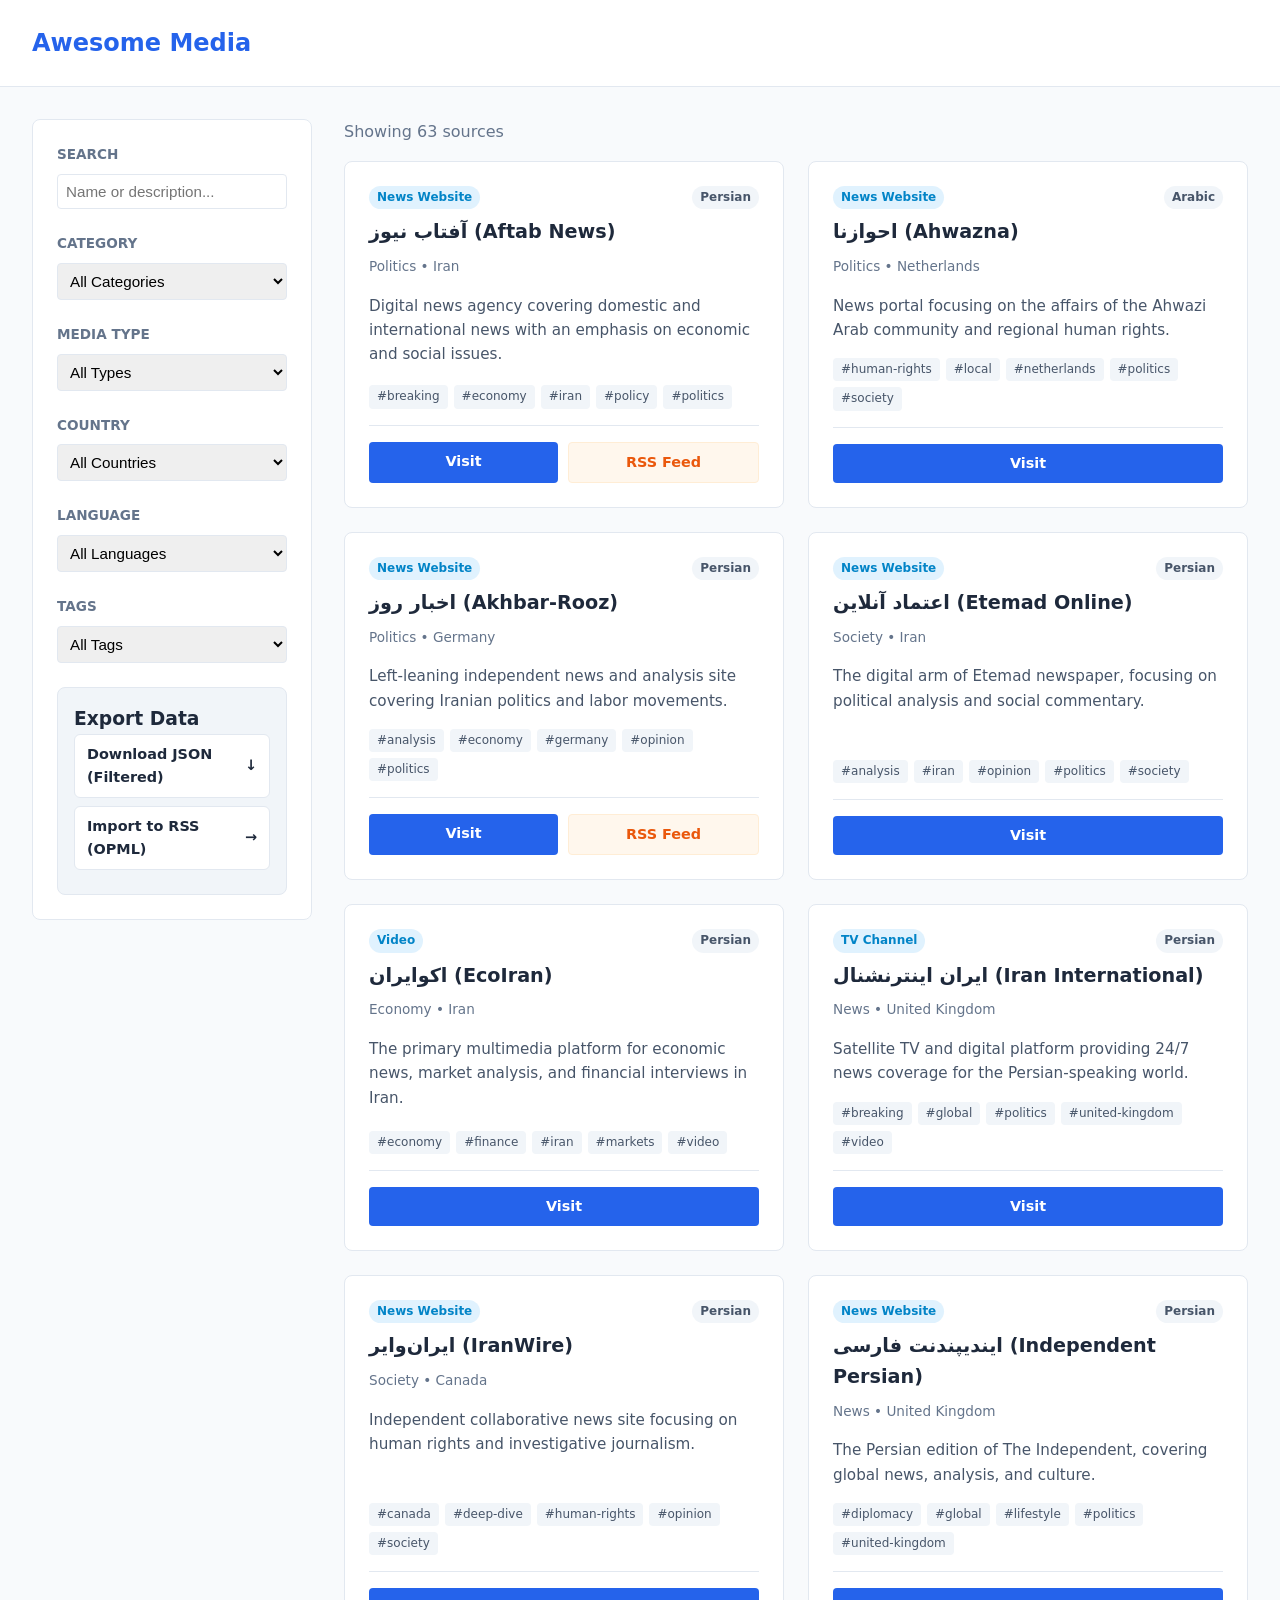
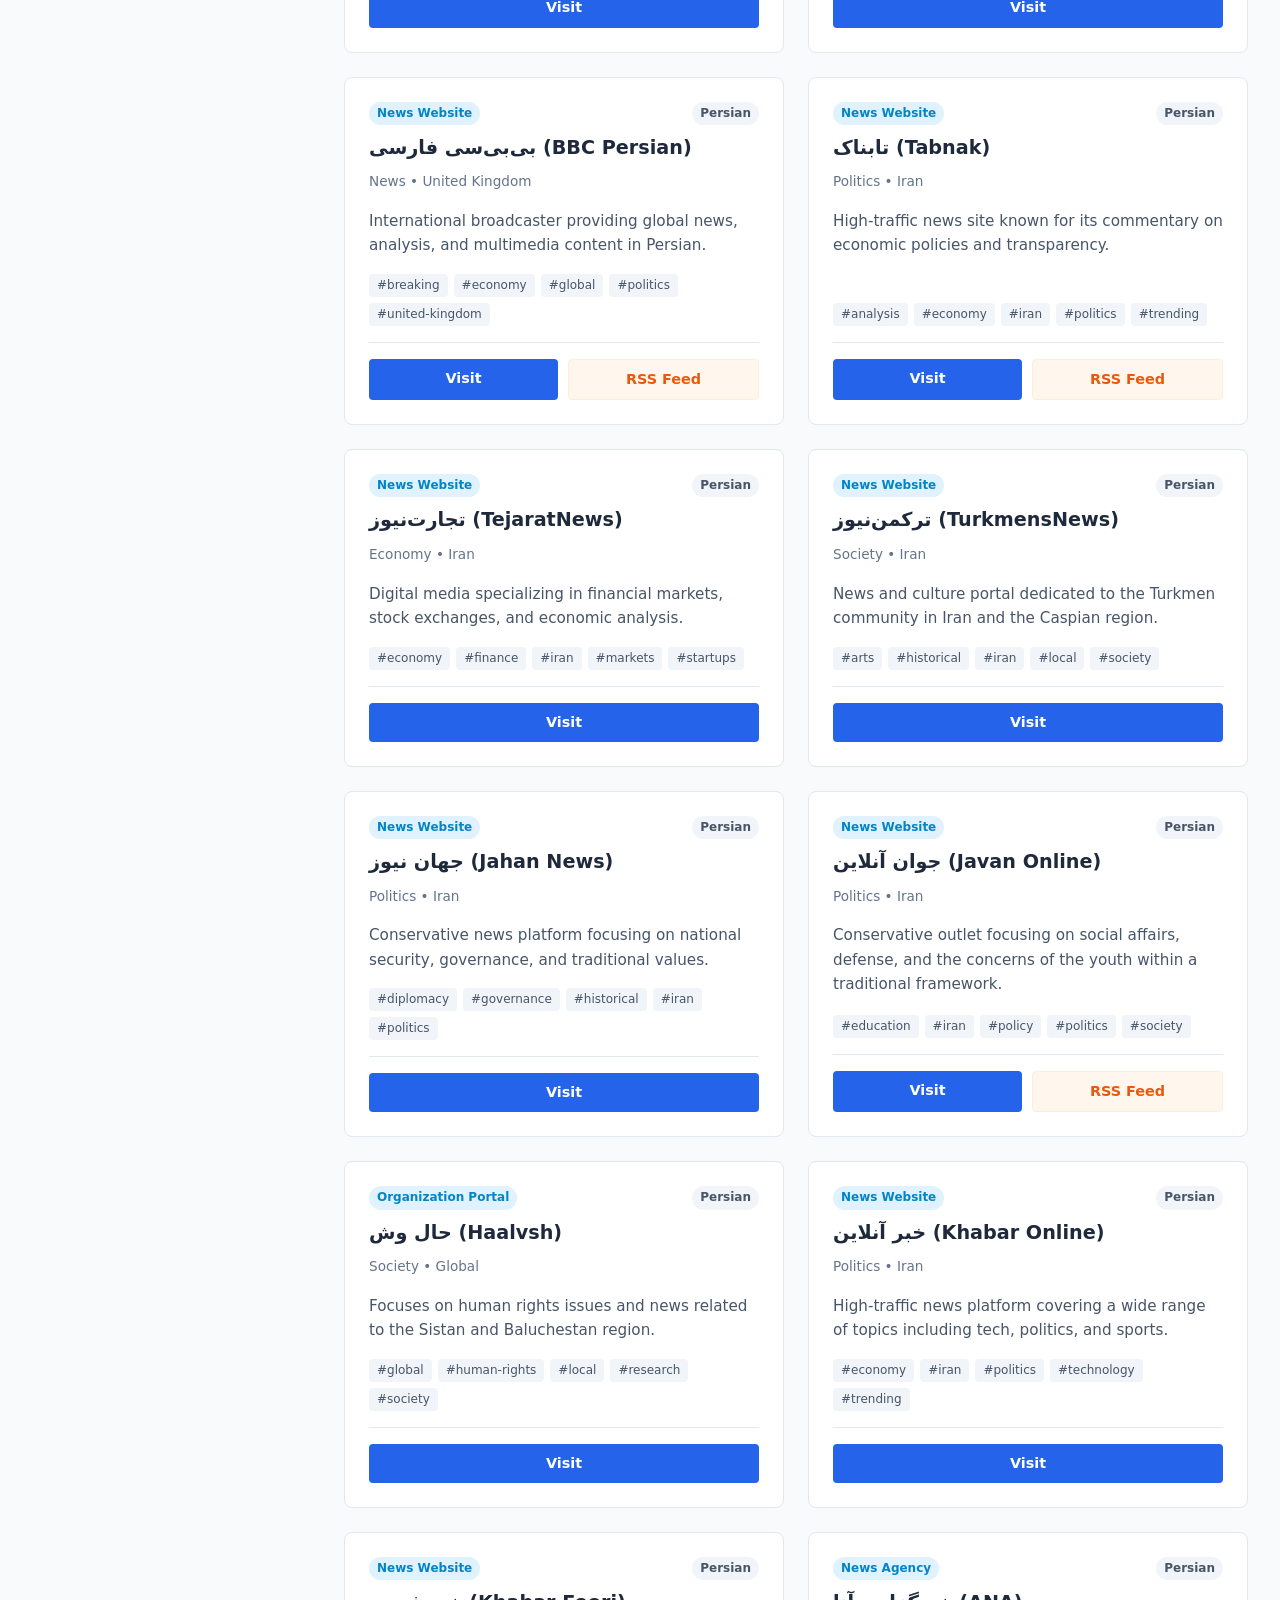
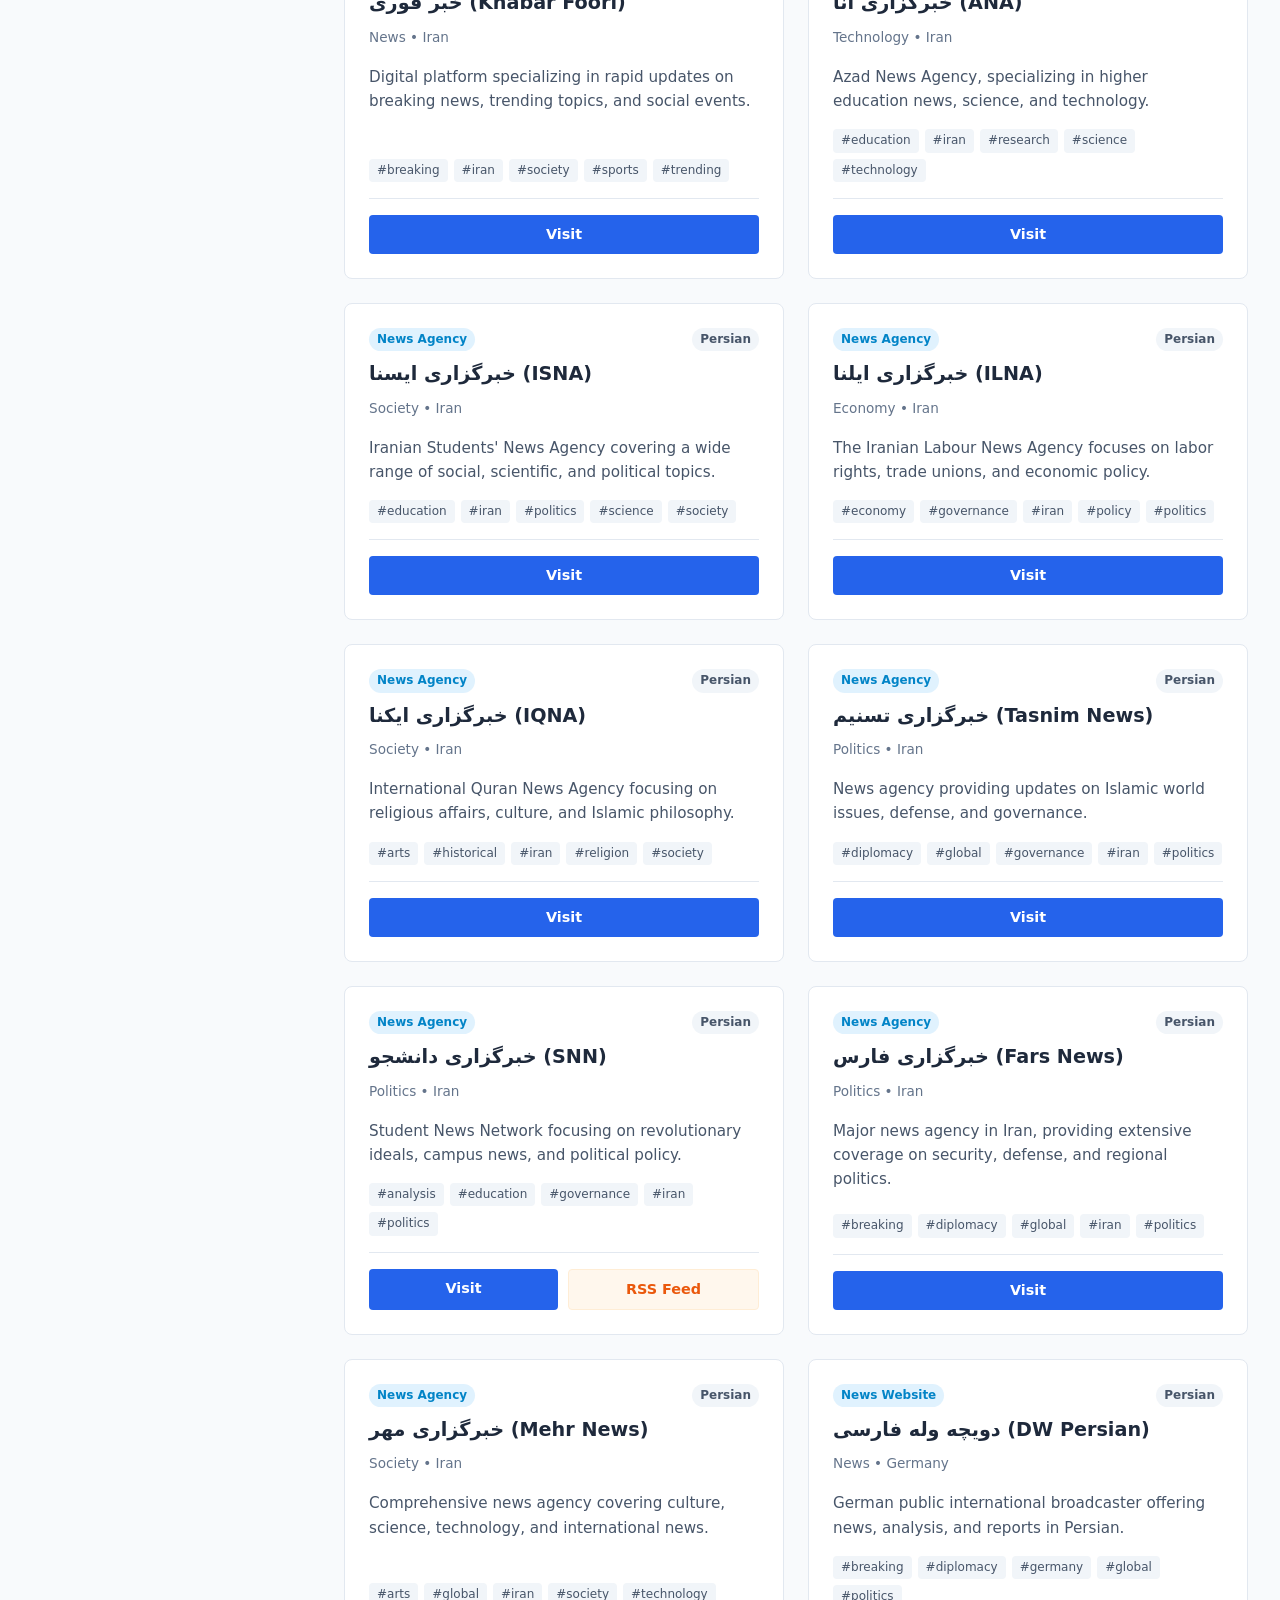
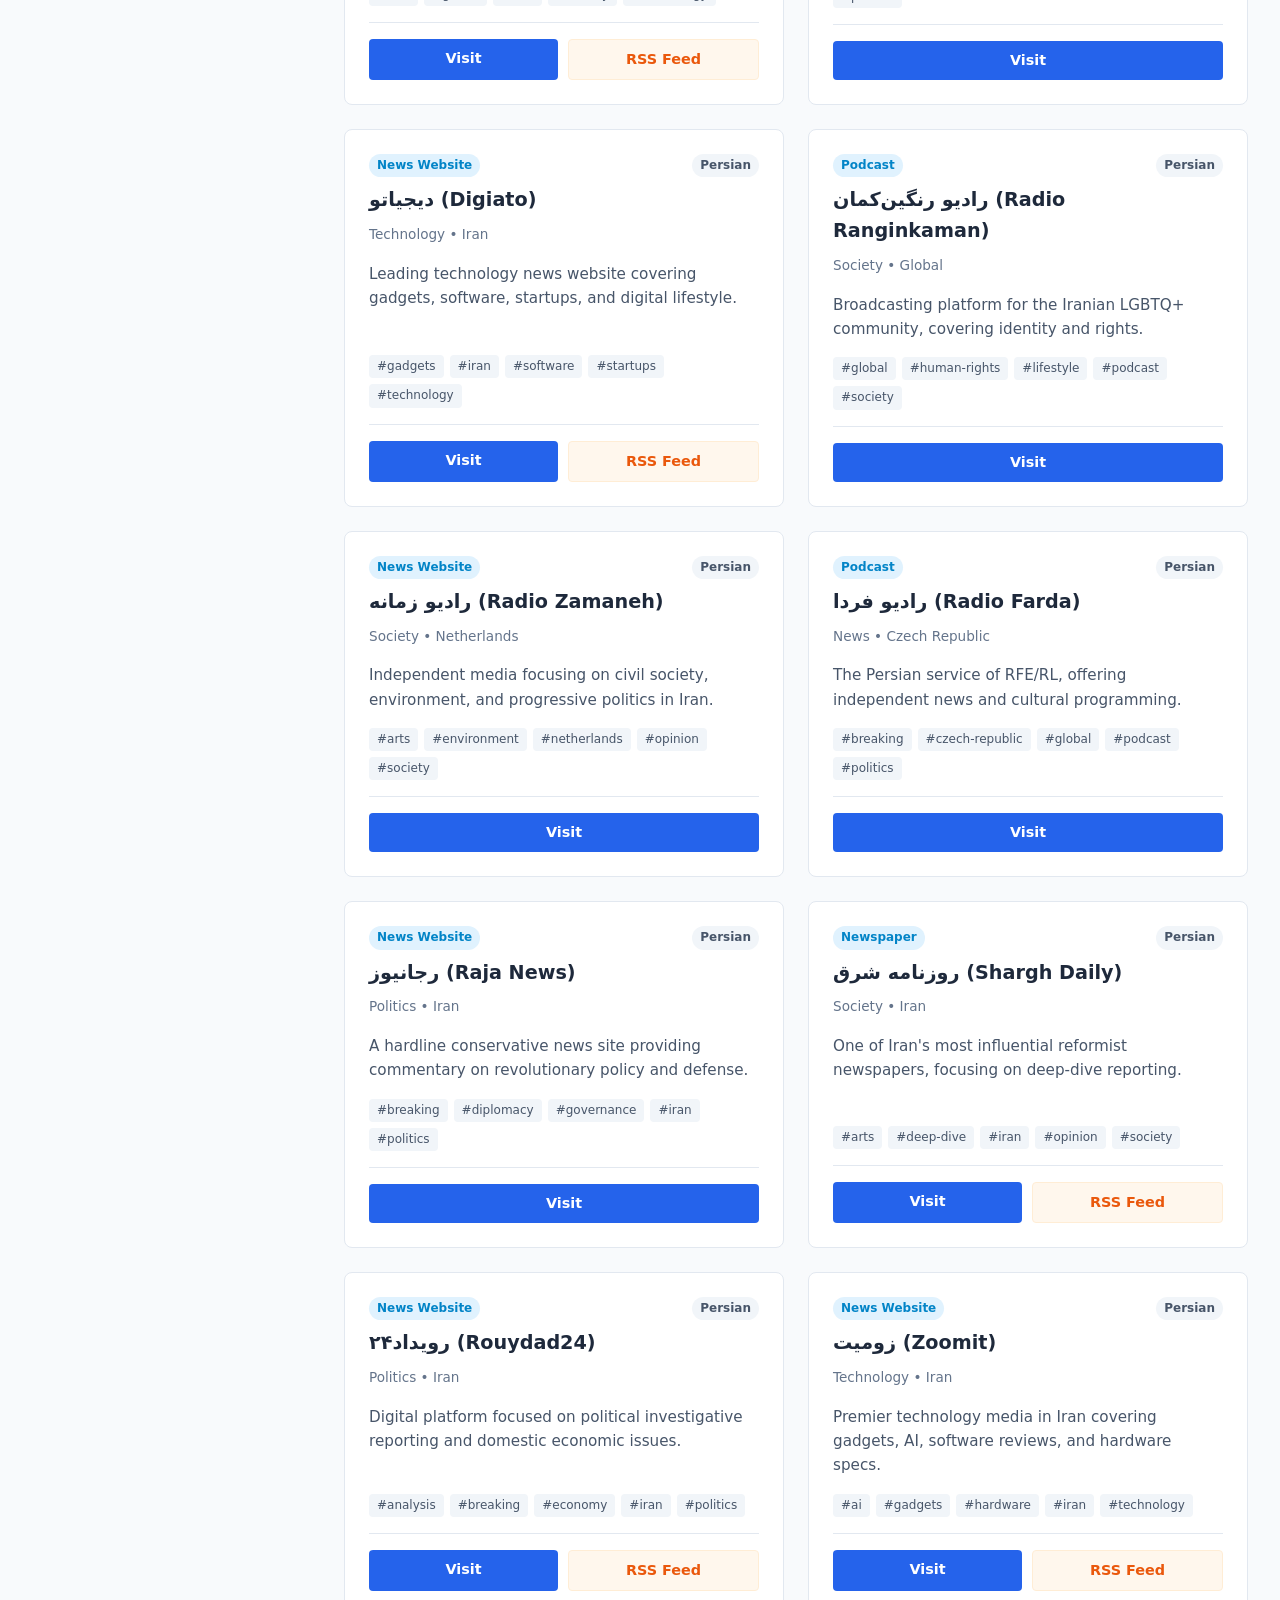
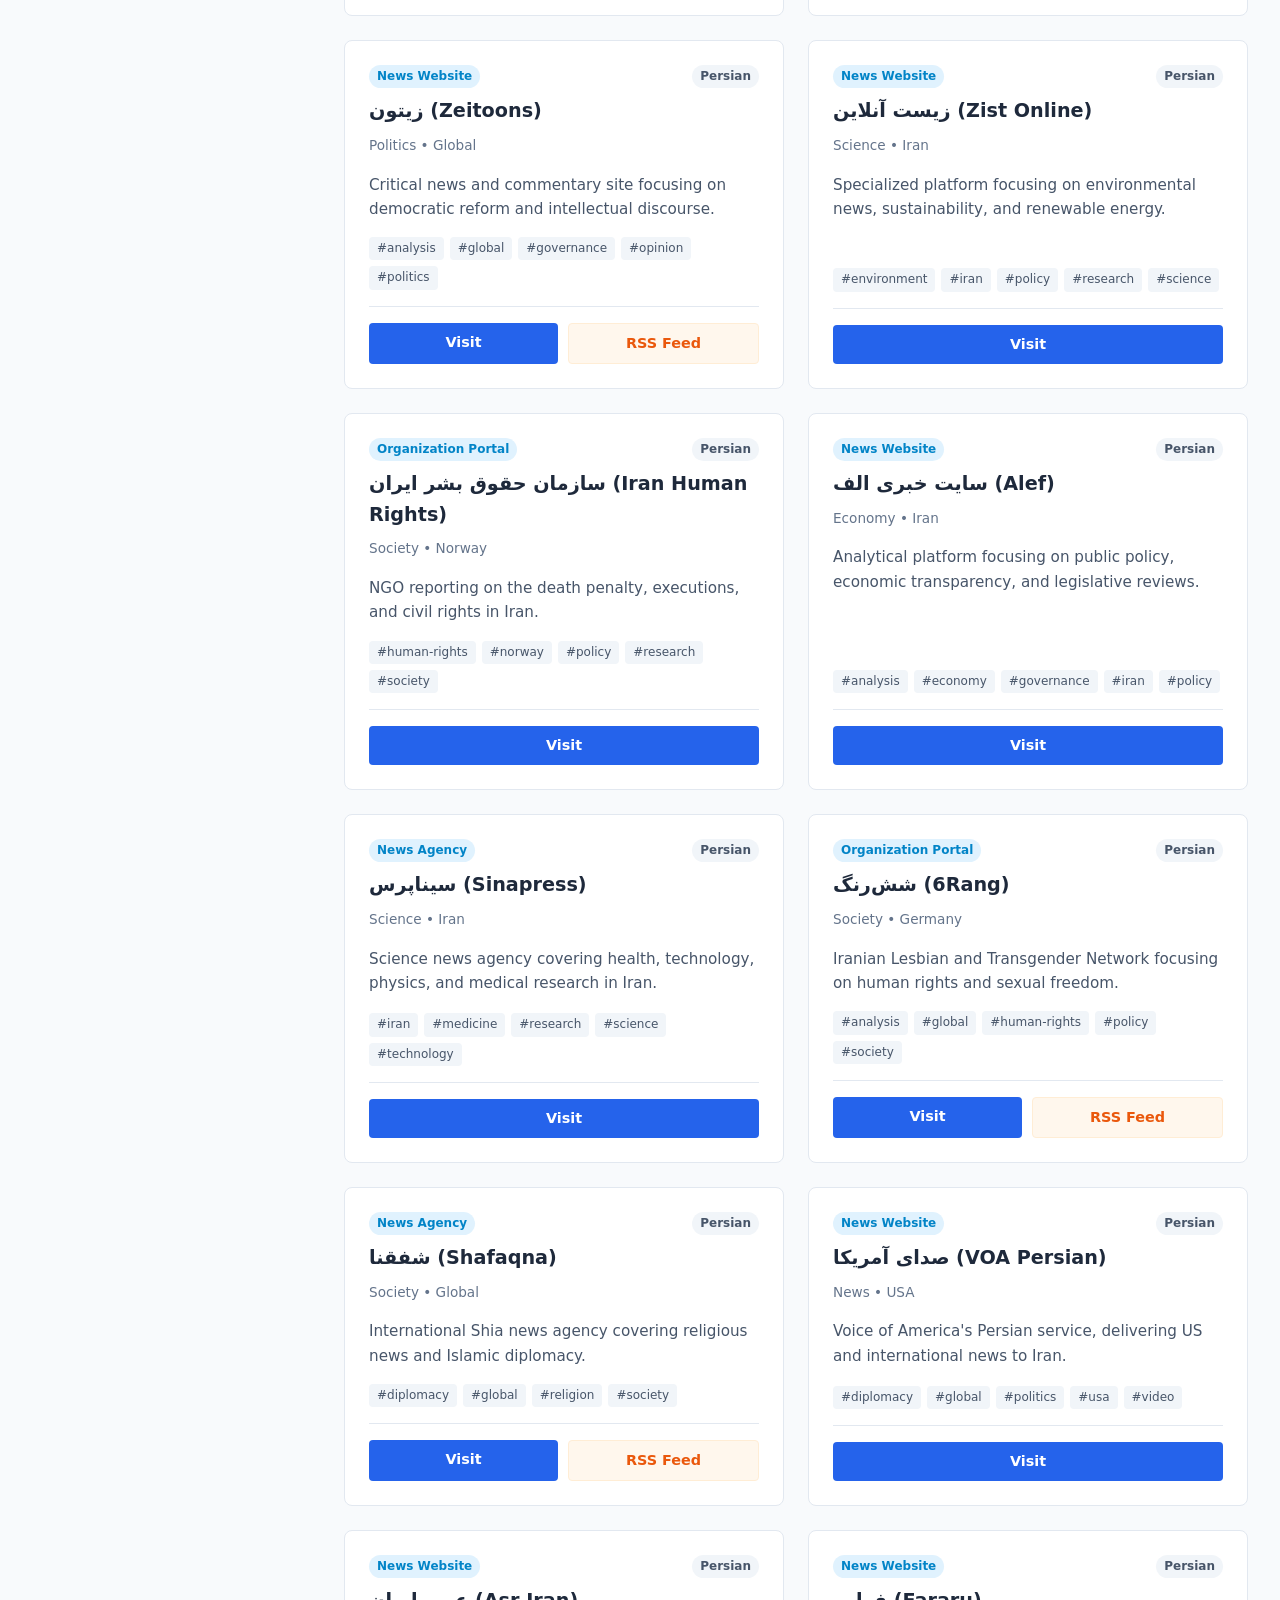
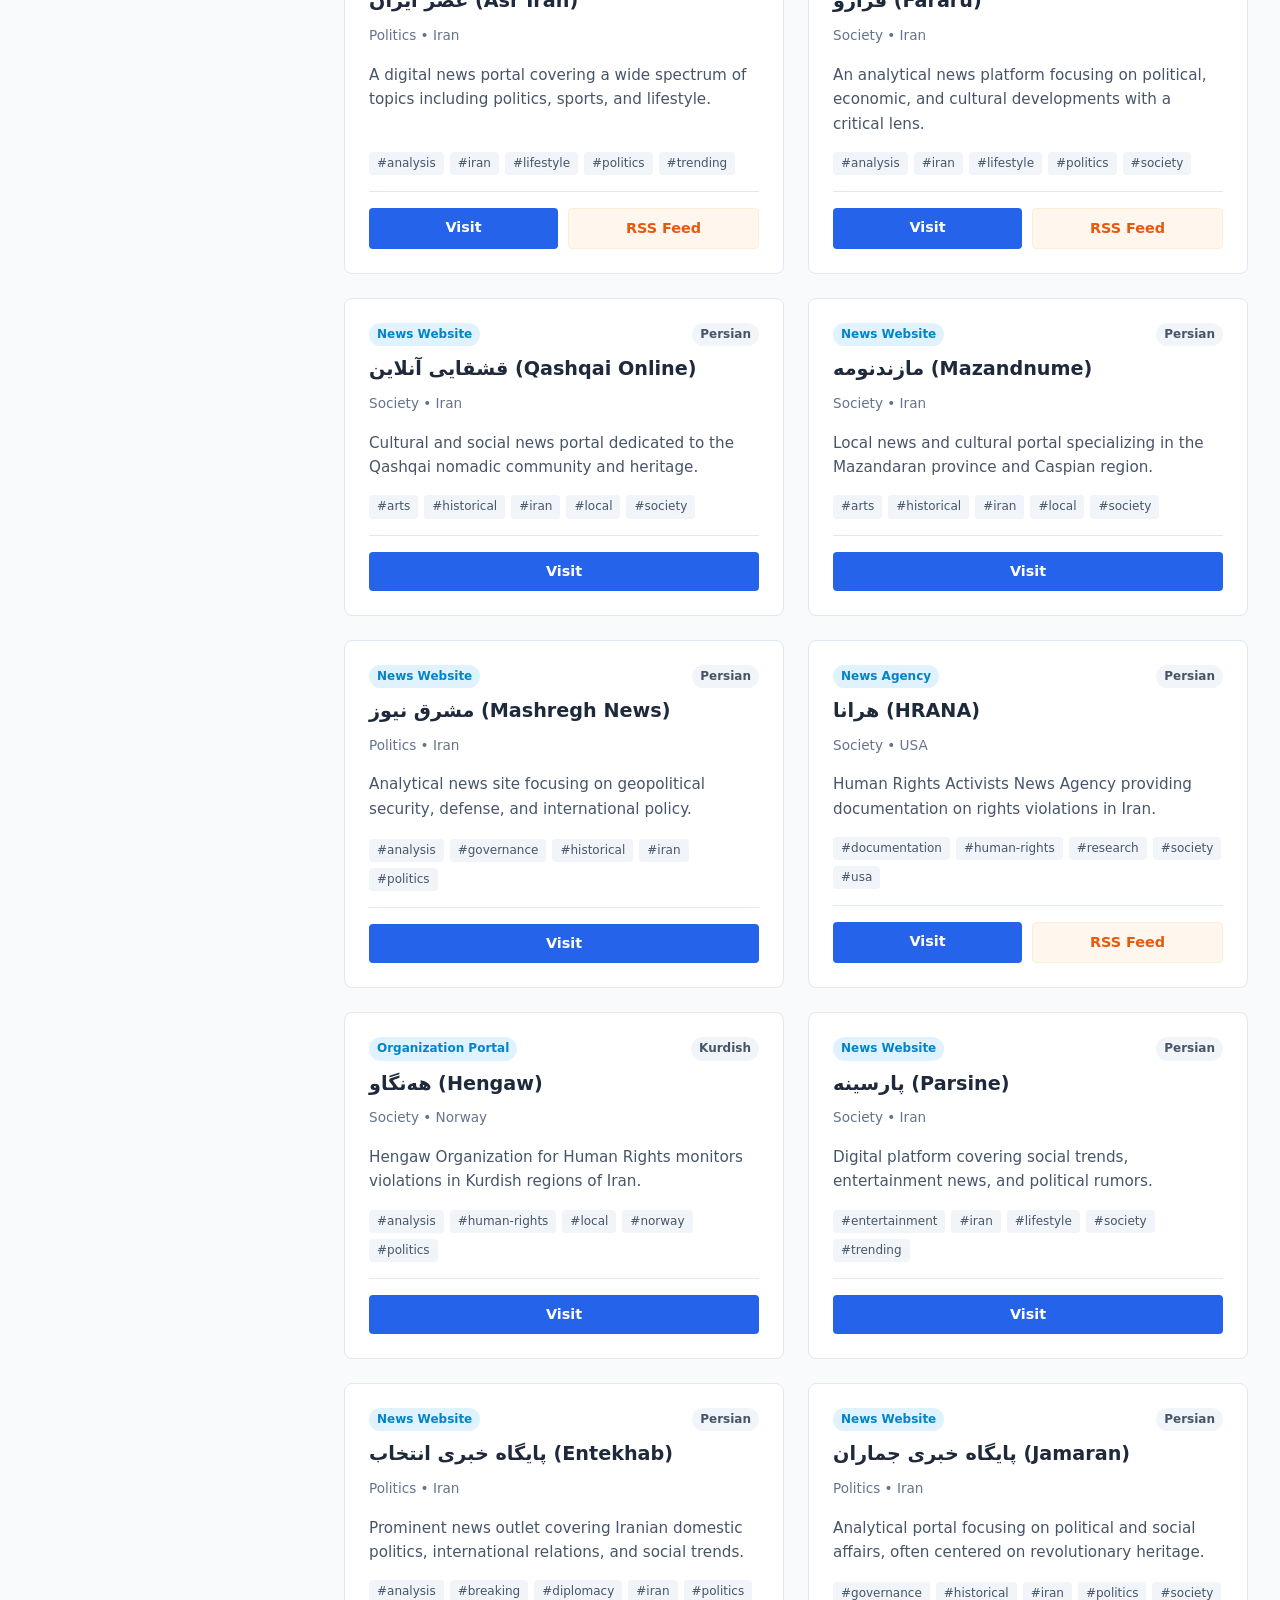
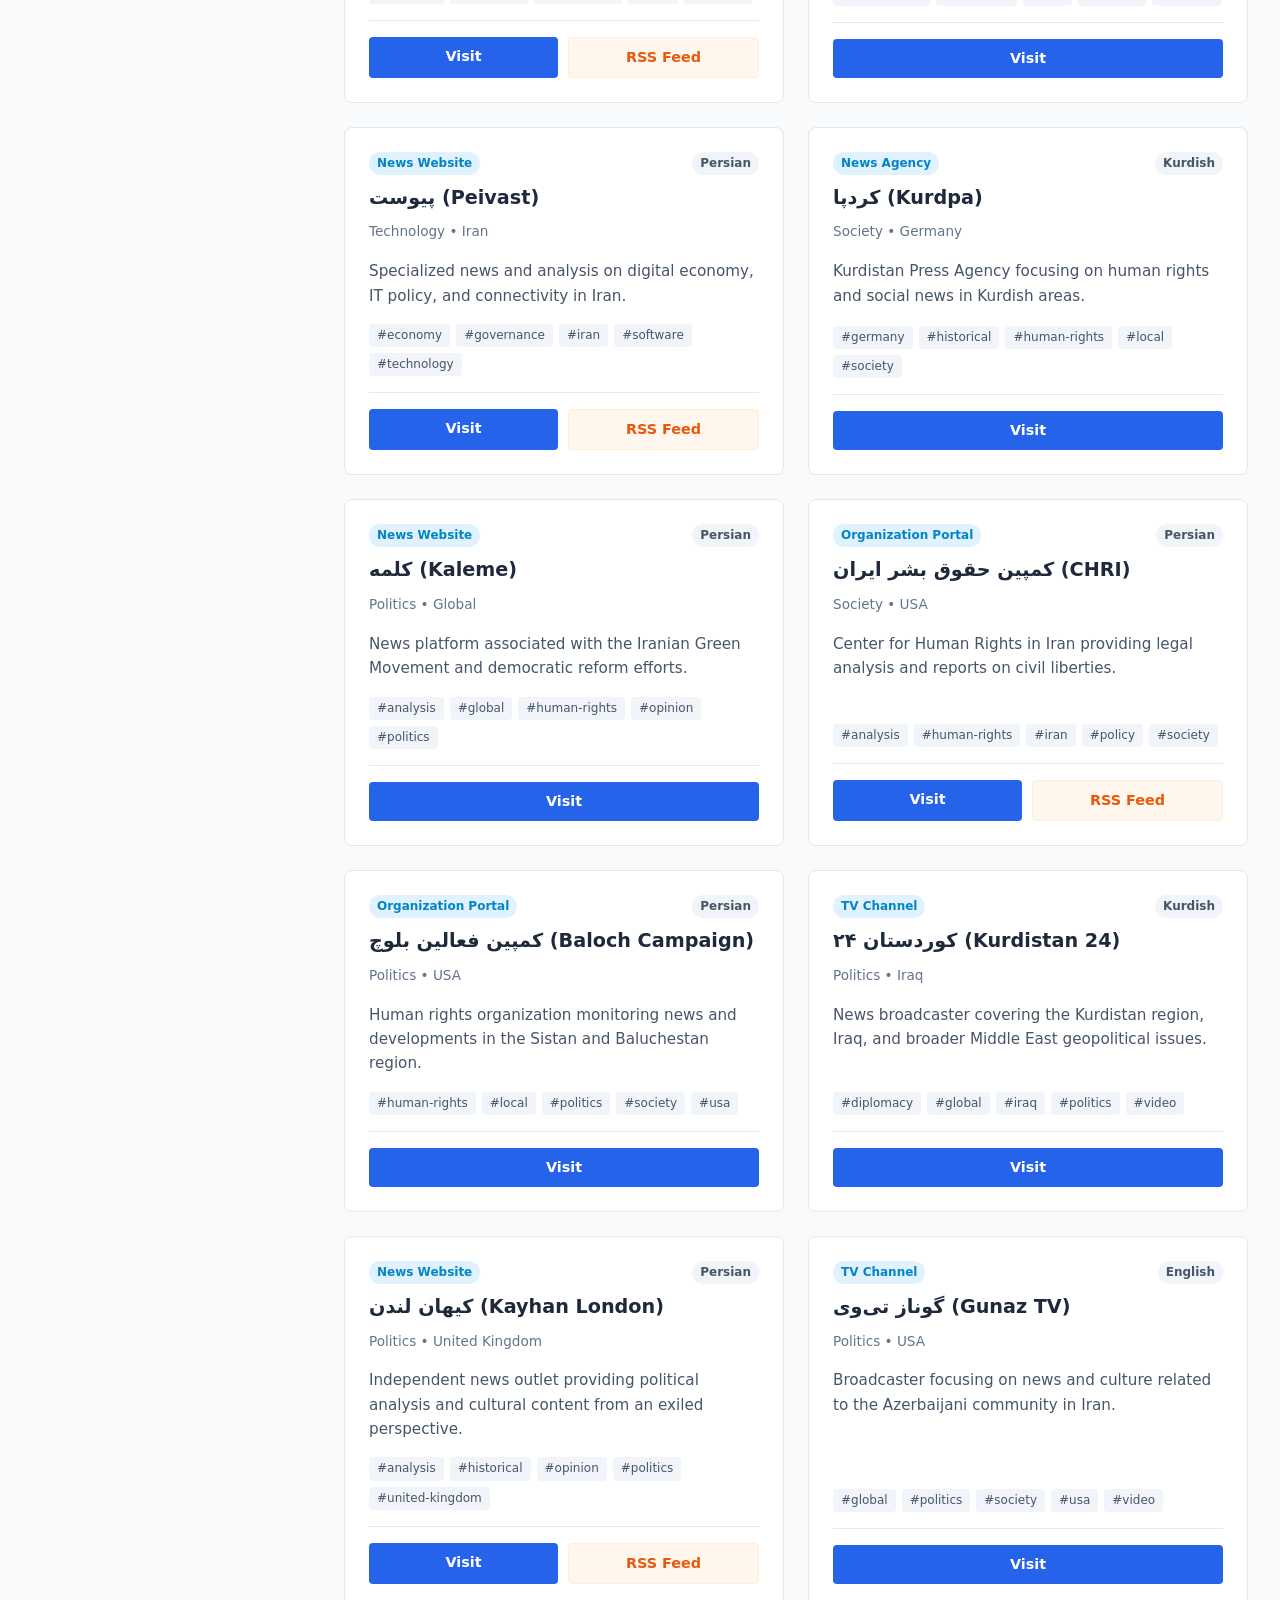
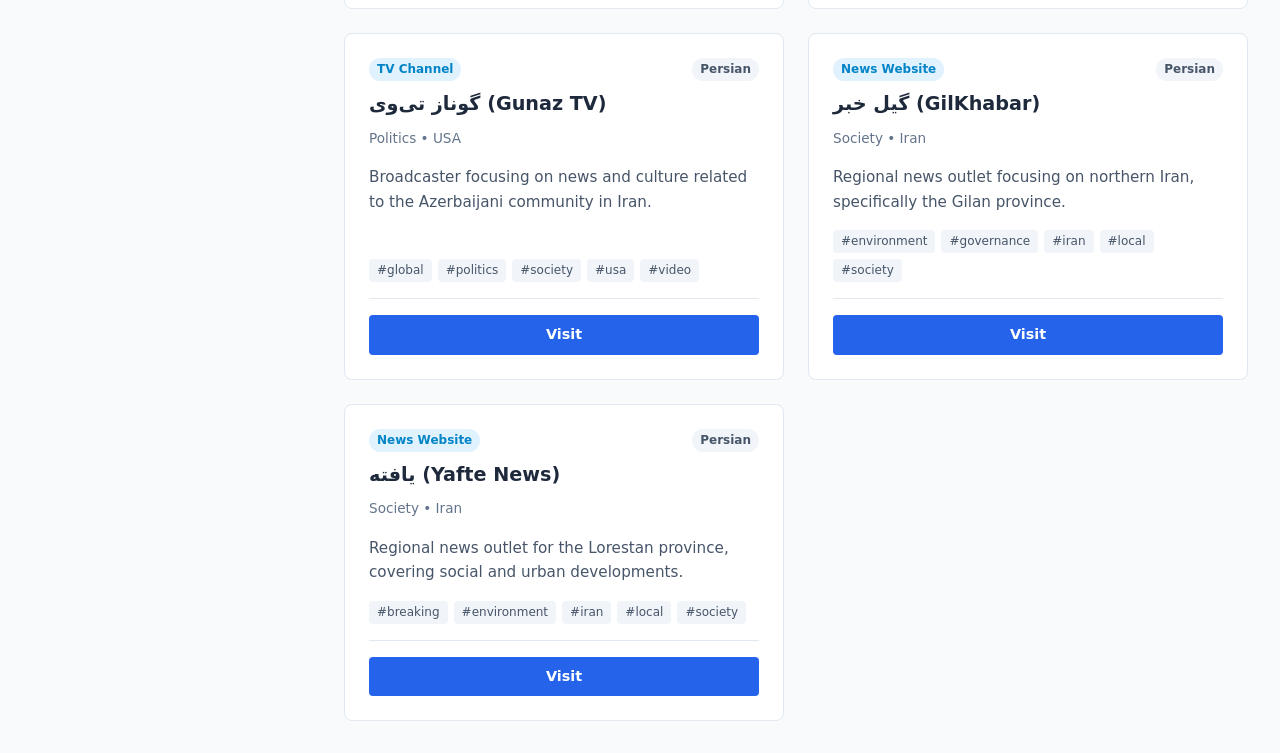
==== commit cf8460e1: "deploy: c8602749096635deb1987107cfeda375e93e4631" ====
--- a/index.html
+++ b/index.html
@@ -481,8 +481,6 @@
                 <div class="actions">
                     <a href="https://ahwazna.net/" target="_blank" class="btn btn-primary">Visit</a>
                     
-                    <a href="https://ahwazna.net/rss" target="_blank" class="btn btn-rss">RSS Feed</a>
-                    
                 </div>
             </article>
             
@@ -564,8 +562,6 @@
                 
                 <div class="actions">
                     <a href="https://etemadonline.com/" target="_blank" class="btn btn-primary">Visit</a>
-                    
-                    <a href="https://etemadonline.com/fa/rss/allnews" target="_blank" class="btn btn-rss">RSS Feed</a>
                     
                 </div>
             </article>
@@ -606,8 +602,6 @@
                 
                 <div class="actions">
                     <a href="https://ecoiran.com/" target="_blank" class="btn btn-primary">Visit</a>
-                    
-                    <a href="https://ecoiran.com/fa/rss/allnews" target="_blank" class="btn btn-rss">RSS Feed</a>
                     
                 </div>
             </article>
@@ -649,8 +643,6 @@
                 <div class="actions">
                     <a href="https://www.iranintl.com/" target="_blank" class="btn btn-primary">Visit</a>
                     
-                    <a href="https://www.iranintl.com/rss/all" target="_blank" class="btn btn-rss">RSS Feed</a>
-                    
                 </div>
             </article>
             
@@ -691,8 +683,6 @@
                 <div class="actions">
                     <a href="https://iranwire.com/fa/" target="_blank" class="btn btn-primary">Visit</a>
                     
-                    <a href="https://iranwire.com/fa/rss" target="_blank" class="btn btn-rss">RSS Feed</a>
-                    
                 </div>
             </article>
             
@@ -733,8 +723,6 @@
                 <div class="actions">
                     <a href="https://www.independentpersian.com/" target="_blank" class="btn btn-primary">Visit</a>
                     
-                    <a href="https://www.independentpersian.com/rss" target="_blank" class="btn btn-rss">RSS Feed</a>
-                    
                 </div>
             </article>
             
@@ -859,8 +847,6 @@
                 <div class="actions">
                     <a href="https://tejaratnews.com/" target="_blank" class="btn btn-primary">Visit</a>
                     
-                    <a href="https://tejaratnews.com/fa/rss/allnews" target="_blank" class="btn btn-rss">RSS Feed</a>
-                    
                 </div>
             </article>
             
@@ -901,8 +887,6 @@
                 <div class="actions">
                     <a href="http://turkmensnews.com/" target="_blank" class="btn btn-primary">Visit</a>
                     
-                    <a href="http://turkmensnews.com/fa/rss/allnews" target="_blank" class="btn btn-rss">RSS Feed</a>
-                    
                 </div>
             </article>
             
@@ -942,8 +926,6 @@
                 
                 <div class="actions">
                     <a href="https://www.jahannews.com/" target="_blank" class="btn btn-primary">Visit</a>
-                    
-                    <a href="https://www.jahannews.com/fa/rss/allnews" target="_blank" class="btn btn-rss">RSS Feed</a>
                     
                 </div>
             </article>
@@ -1027,8 +1009,6 @@
                 <div class="actions">
                     <a href="https://halavash.org/" target="_blank" class="btn btn-primary">Visit</a>
                     
-                    <a href="https://halavash.org/feed/" target="_blank" class="btn btn-rss">RSS Feed</a>
-                    
                 </div>
             </article>
             
@@ -1069,8 +1049,6 @@
                 <div class="actions">
                     <a href="https://www.khabaronline.ir/" target="_blank" class="btn btn-primary">Visit</a>
                     
-                    <a href="https://www.khabaronline.ir/fa/rss/allnews" target="_blank" class="btn btn-rss">RSS Feed</a>
-                    
                 </div>
             </article>
             
@@ -1110,8 +1088,6 @@
                 
                 <div class="actions">
                     <a href="https://www.khabarfoori.com/" target="_blank" class="btn btn-primary">Visit</a>
-                    
-                    <a href="https://www.khabarfoori.com/fa/rss/allnews" target="_blank" class="btn btn-rss">RSS Feed</a>
                     
                 </div>
             </article>
@@ -1153,8 +1129,6 @@
                 <div class="actions">
                     <a href="https://ana.ir/" target="_blank" class="btn btn-primary">Visit</a>
                     
-                    <a href="https://ana.press/fa/rss/allnews" target="_blank" class="btn btn-rss">RSS Feed</a>
-                    
                 </div>
             </article>
             
@@ -1195,8 +1169,6 @@
                 <div class="actions">
                     <a href="https://www.isna.ir/" target="_blank" class="btn btn-primary">Visit</a>
                     
-                    <a href="https://www.isna.ir/fa/rss" target="_blank" class="btn btn-rss">RSS Feed</a>
-                    
                 </div>
             </article>
             
@@ -1237,8 +1209,6 @@
                 <div class="actions">
                     <a href="https://www.ilna.ir/" target="_blank" class="btn btn-primary">Visit</a>
                     
-                    <a href="https://www.ilna.ir/fa/rss" target="_blank" class="btn btn-rss">RSS Feed</a>
-                    
                 </div>
             </article>
             
@@ -1279,8 +1249,6 @@
                 <div class="actions">
                     <a href="https://iqna.ir/" target="_blank" class="btn btn-primary">Visit</a>
                     
-                    <a href="https://iqna.ir/fa/rss/allnews" target="_blank" class="btn btn-rss">RSS Feed</a>
-                    
                 </div>
             </article>
             
@@ -1321,8 +1289,6 @@
                 <div class="actions">
                     <a href="https://www.tasnimnews.com/" target="_blank" class="btn btn-primary">Visit</a>
                     
-                    <a href="https://www.tasnimnews.com/fa/rss/allnews" target="_blank" class="btn btn-rss">RSS Feed</a>
-                    
                 </div>
             </article>
             
@@ -1405,8 +1371,6 @@
                 <div class="actions">
                     <a href="https://www.farsnews.ir/" target="_blank" class="btn btn-primary">Visit</a>
                     
-                    <a href="https://www.farsnews.ir/fa/rss" target="_blank" class="btn btn-rss">RSS Feed</a>
-                    
                 </div>
             </article>
             
@@ -1488,8 +1452,6 @@
                 
                 <div class="actions">
                     <a href="https://www.dw.com/fa-ir/" target="_blank" class="btn btn-primary">Visit</a>
-                    
-                    <a href="https://rss.dw.com/xml/rss-fa-all" target="_blank" class="btn btn-rss">RSS Feed</a>
                     
                 </div>
             </article>
@@ -1573,8 +1535,6 @@
                 <div class="actions">
                     <a href="https://radioranginkaman.org/" target="_blank" class="btn btn-primary">Visit</a>
                     
-                    <a href="https://radioranginkaman.org/feed/" target="_blank" class="btn btn-rss">RSS Feed</a>
-                    
                 </div>
             </article>
             
@@ -1614,8 +1574,6 @@
                 
                 <div class="actions">
                     <a href="https://www.radiozamaneh.com/" target="_blank" class="btn btn-primary">Visit</a>
-                    
-                    <a href="https://www.radiozamaneh.com/feed/" target="_blank" class="btn btn-rss">RSS Feed</a>
                     
                 </div>
             </article>
@@ -1657,8 +1615,6 @@
                 <div class="actions">
                     <a href="https://www.radiofarda.com/" target="_blank" class="btn btn-primary">Visit</a>
                     
-                    <a href="https://www.radiofarda.com/rss" target="_blank" class="btn btn-rss">RSS Feed</a>
-                    
                 </div>
             </article>
             
@@ -1698,8 +1654,6 @@
                 
                 <div class="actions">
                     <a href="https://www.rajanews.com/" target="_blank" class="btn btn-primary">Visit</a>
-                    
-                    <a href="https://www.rajanews.com/fa/rss/allnews" target="_blank" class="btn btn-rss">RSS Feed</a>
                     
                 </div>
             </article>
@@ -1908,8 +1862,6 @@
                 
                 <div class="actions">
                     <a href="https://zistonline.com/" target="_blank" class="btn btn-primary">Visit</a>
-                    
-                    <a href="https://zistonline.com/fa/rss/allnews" target="_blank" class="btn btn-rss">RSS Feed</a>
                     
                 </div>
             </article>
@@ -1951,8 +1903,6 @@
                 <div class="actions">
                     <a href="https://iranhr.net/fa/" target="_blank" class="btn btn-primary">Visit</a>
                     
-                    <a href="https://iranhr.net/fa/feed/" target="_blank" class="btn btn-rss">RSS Feed</a>
-                    
                 </div>
             </article>
             
@@ -1992,8 +1942,6 @@
                 
                 <div class="actions">
                     <a href="https://www.alef.ir/" target="_blank" class="btn btn-primary">Visit</a>
-                    
-                    <a href="https://www.alef.ir/fa/rss/allnews" target="_blank" class="btn btn-rss">RSS Feed</a>
                     
                 </div>
             </article>
@@ -2034,8 +1982,6 @@
                 
                 <div class="actions">
                     <a href="https://sinapress.ir/" target="_blank" class="btn btn-primary">Visit</a>
-                    
-                    <a href="https://sinapress.ir/fa/rss/allnews" target="_blank" class="btn btn-rss">RSS Feed</a>
                     
                 </div>
             </article>
@@ -2159,8 +2105,6 @@
                 <div class="actions">
                     <a href="https://ir.voanews.com/" target="_blank" class="btn btn-primary">Visit</a>
                     
-                    <a href="https://ir.voanews.com/rss" target="_blank" class="btn btn-rss">RSS Feed</a>
-                    
                 </div>
             </article>
             
@@ -2285,8 +2229,6 @@
                 <div class="actions">
                     <a href="http://qashqaionline.ir/" target="_blank" class="btn btn-primary">Visit</a>
                     
-                    <a href="http://qashqaionline.ir/fa/rss/allnews" target="_blank" class="btn btn-rss">RSS Feed</a>
-                    
                 </div>
             </article>
             
@@ -2327,8 +2269,6 @@
                 <div class="actions">
                     <a href="http://www.mazandnume.com/" target="_blank" class="btn btn-primary">Visit</a>
                     
-                    <a href="http://www.mazandnume.com/rss" target="_blank" class="btn btn-rss">RSS Feed</a>
-                    
                 </div>
             </article>
             
@@ -2368,8 +2308,6 @@
                 
                 <div class="actions">
                     <a href="https://www.mashreghnews.ir/" target="_blank" class="btn btn-primary">Visit</a>
-                    
-                    <a href="https://www.mashreghnews.ir/fa/rss/allnews" target="_blank" class="btn btn-rss">RSS Feed</a>
                     
                 </div>
             </article>
@@ -2453,8 +2391,6 @@
                 <div class="actions">
                     <a href="https://hengaw.net/fa" target="_blank" class="btn btn-primary">Visit</a>
                     
-                    <a href="https://hengaw.net/fa/feed" target="_blank" class="btn btn-rss">RSS Feed</a>
-                    
                 </div>
             </article>
             
@@ -2495,8 +2431,6 @@
                 <div class="actions">
                     <a href="https://www.parsine.com/" target="_blank" class="btn btn-primary">Visit</a>
                     
-                    <a href="https://www.parsine.com/fa/rss/allnews" target="_blank" class="btn btn-rss">RSS Feed</a>
-                    
                 </div>
             </article>
             
@@ -2578,8 +2512,6 @@
                 
                 <div class="actions">
                     <a href="https://www.jamaran.news/" target="_blank" class="btn btn-primary">Visit</a>
-                    
-                    <a href="https://www.jamaran.news/fa/rss/allnews" target="_blank" class="btn btn-rss">RSS Feed</a>
                     
                 </div>
             </article>
@@ -2663,8 +2595,6 @@
                 <div class="actions">
                     <a href="https://kurdpa.net/fa" target="_blank" class="btn btn-primary">Visit</a>
                     
-                    <a href="https://kurdpa.net/fa/feed" target="_blank" class="btn btn-rss">RSS Feed</a>
-                    
                 </div>
             </article>
             
@@ -2704,8 +2634,6 @@
                 
                 <div class="actions">
                     <a href="https://www.kaleme.com/" target="_blank" class="btn btn-primary">Visit</a>
-                    
-                    <a href="https://www.kaleme.com/feed/" target="_blank" class="btn btn-rss">RSS Feed</a>
                     
                 </div>
             </article>
@@ -2788,8 +2716,6 @@
                 
                 <div class="actions">
                     <a href="https://balochcampaign.us/" target="_blank" class="btn btn-primary">Visit</a>
-                    
-                    <a href="https://balochcampaign.us/feed/" target="_blank" class="btn btn-rss">RSS Feed</a>
                     
                 </div>
             </article>
@@ -2831,8 +2757,6 @@
                 <div class="actions">
                     <a href="https://www.kurdistan24.net/fa" target="_blank" class="btn btn-primary">Visit</a>
                     
-                    <a href="https://www.kurdistan24.net/fa/rss" target="_blank" class="btn btn-rss">RSS Feed</a>
-                    
                 </div>
             </article>
             
@@ -2915,8 +2839,6 @@
                 <div class="actions">
                     <a href="https://gunaz.tv/en" target="_blank" class="btn btn-primary">Visit</a>
                     
-                    <a href="https://www.gunaz.tv/en/rss" target="_blank" class="btn btn-rss">RSS Feed</a>
-                    
                 </div>
             </article>
             
@@ -2957,8 +2879,6 @@
                 <div class="actions">
                     <a href="https://gunaz.tv/fa" target="_blank" class="btn btn-primary">Visit</a>
                     
-                    <a href="https://www.gunaz.tv/fa/rss" target="_blank" class="btn btn-rss">RSS Feed</a>
-                    
                 </div>
             </article>
             
@@ -2999,8 +2919,6 @@
                 <div class="actions">
                     <a href="https://gilkhabar.ir/" target="_blank" class="btn btn-primary">Visit</a>
                     
-                    <a href="https://gilkhabar.ir/fa/rss/allnews" target="_blank" class="btn btn-rss">RSS Feed</a>
-                    
                 </div>
             </article>
             
@@ -3040,8 +2958,6 @@
                 
                 <div class="actions">
                     <a href="https://yaftenews.ir/" target="_blank" class="btn btn-primary">Visit</a>
-                    
-                    <a href="https://yaftenews.ir/fa/rss/allnews" target="_blank" class="btn btn-rss">RSS Feed</a>
                     
                 </div>
             </article>
@@ -3055,7 +2971,7 @@
 </div>
 
 <script id="sources-data" type="application/json">
-[{"title": "\u0622\u0641\u062a\u0627\u0628 \u0646\u06cc\u0648\u0632 (Aftab News)", "category": "Politics", "media_type": "News Website", "country": "Iran", "language": "Persian", "description": "Digital news agency covering domestic and international news with an emphasis on economic and social issues.", "website_url": "https://aftabnews.ir/", "website_text": "Visit Website", "rss_url": "https://aftabnews.ir/fa/rss/allnews", "tags": ["breaking", "economy", "iran", "policy", "politics"]}, {"title": "\u0627\u062d\u0648\u0627\u0632\u0646\u0627 (Ahwazna)", "category": "Politics", "media_type": "News Website", "country": "Netherlands", "language": "Arabic", "description": "News portal focusing on the affairs of the Ahwazi Arab community and regional human rights.", "website_url": "https://ahwazna.net/", "website_text": "Visit Website", "rss_url": "https://ahwazna.net/rss", "tags": ["human-rights", "local", "netherlands", "politics", "society"]}, {"title": "\u0627\u062e\u0628\u0627\u0631 \u0631\u0648\u0632 (Akhbar-Rooz)", "category": "Politics", "media_type": "News Website", "country": "Germany", "language": "Persian", "description": "Left-leaning independent news and analysis site covering Iranian politics and labor movements.", "website_url": "https://www.akhbar-rooz.com/", "website_text": "Visit Website", "rss_url": "https://www.akhbar-rooz.com/feed/", "tags": ["analysis", "economy", "germany", "opinion", "politics"]}, {"title": "\u0627\u0639\u062a\u0645\u0627\u062f \u0622\u0646\u0644\u0627\u06cc\u0646 (Etemad Online)", "category": "Society", "media_type": "News Website", "country": "Iran", "language": "Persian", "description": "The digital arm of Etemad newspaper, focusing on political analysis and social commentary.", "website_url": "https://etemadonline.com/", "website_text": "Visit Website", "rss_url": "https://etemadonline.com/fa/rss/allnews", "tags": ["analysis", "iran", "opinion", "politics", "society"]}, {"title": "\u0627\u06a9\u0648\u0627\u06cc\u0631\u0627\u0646 (EcoIran)", "category": "Economy", "media_type": "Video", "country": "Iran", "language": "Persian", "description": "The primary multimedia platform for economic news, market analysis, and financial interviews in Iran.", "website_url": "https://ecoiran.com/", "website_text": "Visit Website", "rss_url": "https://ecoiran.com/fa/rss/allnews", "tags": ["economy", "finance", "iran", "markets", "video"]}, {"title": "\u0627\u06cc\u0631\u0627\u0646 \u0627\u06cc\u0646\u062a\u0631\u0646\u0634\u0646\u0627\u0644 (Iran International)", "category": "News", "media_type": "TV Channel", "country": "United Kingdom", "language": "Persian", "description": "Satellite TV and digital platform providing 24/7 news coverage for the Persian-speaking world.", "website_url": "https://www.iranintl.com/", "website_text": "Visit Website", "rss_url": "https://www.iranintl.com/rss/all", "tags": ["breaking", "global", "politics", "united-kingdom", "video"]}, {"title": "\u0627\u06cc\u0631\u0627\u0646\u200c\u0648\u0627\u06cc\u0631 (IranWire)", "category": "Society", "media_type": "News Website", "country": "Canada", "language": "Persian", "description": "Independent collaborative news site focusing on human rights and investigative journalism.", "website_url": "https://iranwire.com/fa/", "website_text": "Visit Website", "rss_url": "https://iranwire.com/fa/rss", "tags": ["canada", "deep-dive", "human-rights", "opinion", "society"]}, {"title": "\u0627\u06cc\u0646\u062f\u06cc\u067e\u0646\u062f\u0646\u062a \u0641\u0627\u0631\u0633\u06cc (Independent Persian)", "category": "News", "media_type": "News Website", "country": "United Kingdom", "language": "Persian", "description": "The Persian edition of The Independent, covering global news, analysis, and culture.", "website_url": "https://www.independentpersian.com/", "website_text": "Visit Website", "rss_url": "https://www.independentpersian.com/rss", "tags": ["diplomacy", "global", "lifestyle", "politics", "united-kingdom"]}, {"title": "\u0628\u06cc\u200c\u0628\u06cc\u200c\u0633\u06cc \u0641\u0627\u0631\u0633\u06cc (BBC Persian)", "category": "News", "media_type": "News Website", "country": "United Kingdom", "language": "Persian", "description": "International broadcaster providing global news, analysis, and multimedia content in Persian.", "website_url": "https://www.bbc.com/persian", "website_text": "Visit Website", "rss_url": "https://www.bbc.com/persian/index.xml", "tags": ["breaking", "economy", "global", "politics", "united-kingdom"]}, {"title": "\u062a\u0627\u0628\u0646\u0627\u06a9 (Tabnak)", "category": "Politics", "media_type": "News Website", "country": "Iran", "language": "Persian", "description": "High-traffic news site known for its commentary on economic policies and transparency.", "website_url": "https://www.tabnak.ir/", "website_text": "Visit Website", "rss_url": "https://www.tabnak.ir/fa/rss/allnews", "tags": ["analysis", "economy", "iran", "politics", "trending"]}, {"title": "\u062a\u062c\u0627\u0631\u062a\u200c\u0646\u06cc\u0648\u0632 (TejaratNews)", "category": "Economy", "media_type": "News Website", "country": "Iran", "language": "Persian", "description": "Digital media specializing in financial markets, stock exchanges, and economic analysis.", "website_url": "https://tejaratnews.com/", "website_text": "Visit Website", "rss_url": "https://tejaratnews.com/fa/rss/allnews", "tags": ["economy", "finance", "iran", "markets", "startups"]}, {"title": "\u062a\u0631\u06a9\u0645\u0646\u200c\u0646\u06cc\u0648\u0632 (TurkmensNews)", "category": "Society", "media_type": "News Website", "country": "Iran", "language": "Persian", "description": "News and culture portal dedicated to the Turkmen community in Iran and the Caspian region.", "website_url": "http://turkmensnews.com/", "website_text": "Visit Website", "rss_url": "http://turkmensnews.com/fa/rss/allnews", "tags": ["arts", "historical", "iran", "local", "society"]}, {"title": "\u062c\u0647\u0627\u0646 \u0646\u06cc\u0648\u0632 (Jahan News)", "category": "Politics", "media_type": "News Website", "country": "Iran", "language": "Persian", "description": "Conservative news platform focusing on national security, governance, and traditional values.", "website_url": "https://www.jahannews.com/", "website_text": "Visit Website", "rss_url": "https://www.jahannews.com/fa/rss/allnews", "tags": ["diplomacy", "governance", "historical", "iran", "politics"]}, {"title": "\u062c\u0648\u0627\u0646 \u0622\u0646\u0644\u0627\u06cc\u0646 (Javan Online)", "category": "Politics", "media_type": "News Website", "country": "Iran", "language": "Persian", "description": "Conservative outlet focusing on social affairs, defense, and the concerns of the youth within a traditional framework.", "website_url": "https://www.javanonline.ir/", "website_text": "Visit Website", "rss_url": "https://www.javanonline.ir/fa/rss/allnews", "tags": ["education", "iran", "policy", "politics", "society"]}, {"title": "\u062d\u0627\u0644 \u0648\u0634 (Haalvsh)", "category": "Society", "media_type": "Organization Portal", "country": "Global", "language": "Persian", "description": "Focuses on human rights issues and news related to the Sistan and Baluchestan region.", "website_url": "https://halavash.org/", "website_text": "Visit Website", "rss_url": "https://halavash.org/feed/", "tags": ["global", "human-rights", "local", "research", "society"]}, {"title": "\u062e\u0628\u0631 \u0622\u0646\u0644\u0627\u06cc\u0646 (Khabar Online)", "category": "Politics", "media_type": "News Website", "country": "Iran", "language": "Persian", "description": "High-traffic news platform covering a wide range of topics including tech, politics, and sports.", "website_url": "https://www.khabaronline.ir/", "website_text": "Visit Website", "rss_url": "https://www.khabaronline.ir/fa/rss/allnews", "tags": ["economy", "iran", "politics", "technology", "trending"]}, {"title": "\u062e\u0628\u0631 \u0641\u0648\u0631\u06cc (Khabar Foori)", "category": "News", "media_type": "News Website", "country": "Iran", "language": "Persian", "description": "Digital platform specializing in rapid updates on breaking news, trending topics, and social events.", "website_url": "https://www.khabarfoori.com/", "website_text": "Visit Website", "rss_url": "https://www.khabarfoori.com/fa/rss/allnews", "tags": ["breaking", "iran", "society", "sports", "trending"]}, {"title": "\u062e\u0628\u0631\u06af\u0632\u0627\u0631\u06cc \u0622\u0646\u0627 (ANA)", "category": "Technology", "media_type": "News Agency", "country": "Iran", "language": "Persian", "description": "Azad News Agency, specializing in higher education news, science, and technology.", "website_url": "https://ana.ir/", "website_text": "Visit Website", "rss_url": "https://ana.press/fa/rss/allnews", "tags": ["education", "iran", "research", "science", "technology"]}, {"title": "\u062e\u0628\u0631\u06af\u0632\u0627\u0631\u06cc \u0627\u06cc\u0633\u0646\u0627 (ISNA)", "category": "Society", "media_type": "News Agency", "country": "Iran", "language": "Persian", "description": "Iranian Students' News Agency covering a wide range of social, scientific, and political topics.", "website_url": "https://www.isna.ir/", "website_text": "Visit Website", "rss_url": "https://www.isna.ir/fa/rss", "tags": ["education", "iran", "politics", "science", "society"]}, {"title": "\u062e\u0628\u0631\u06af\u0632\u0627\u0631\u06cc \u0627\u06cc\u0644\u0646\u0627 (ILNA)", "category": "Economy", "media_type": "News Agency", "country": "Iran", "language": "Persian", "description": "The Iranian Labour News Agency focuses on labor rights, trade unions, and economic policy.", "website_url": "https://www.ilna.ir/", "website_text": "Visit Website", "rss_url": "https://www.ilna.ir/fa/rss", "tags": ["economy", "governance", "iran", "policy", "politics"]}, {"title": "\u062e\u0628\u0631\u06af\u0632\u0627\u0631\u06cc \u0627\u06cc\u06a9\u0646\u0627 (IQNA)", "category": "Society", "media_type": "News Agency", "country": "Iran", "language": "Persian", "description": "International Quran News Agency focusing on religious affairs, culture, and Islamic philosophy.", "website_url": "https://iqna.ir/", "website_text": "Visit Website", "rss_url": "https://iqna.ir/fa/rss/allnews", "tags": ["arts", "historical", "iran", "religion", "society"]}, {"title": "\u062e\u0628\u0631\u06af\u0632\u0627\u0631\u06cc \u062a\u0633\u0646\u06cc\u0645 (Tasnim News)", "category": "Politics", "media_type": "News Agency", "country": "Iran", "language": "Persian", "description": "News agency providing updates on Islamic world issues, defense, and governance.", "website_url": "https://www.tasnimnews.com/", "website_text": "Visit Website", "rss_url": "https://www.tasnimnews.com/fa/rss/allnews", "tags": ["diplomacy", "global", "governance", "iran", "politics"]}, {"title": "\u062e\u0628\u0631\u06af\u0632\u0627\u0631\u06cc \u062f\u0627\u0646\u0634\u062c\u0648 (SNN)", "category": "Politics", "media_type": "News Agency", "country": "Iran", "language": "Persian", "description": "Student News Network focusing on revolutionary ideals, campus news, and political policy.", "website_url": "https://snn.ir/", "website_text": "Visit Website", "rss_url": "https://snn.ir/fa/rss/allnews", "tags": ["analysis", "education", "governance", "iran", "politics"]}, {"title": "\u062e\u0628\u0631\u06af\u0632\u0627\u0631\u06cc \u0641\u0627\u0631\u0633 (Fars News)", "category": "Politics", "media_type": "News Agency", "country": "Iran", "language": "Persian", "description": "Major news agency in Iran, providing extensive coverage on security, defense, and regional politics.", "website_url": "https://www.farsnews.ir/", "website_text": "Visit Website", "rss_url": "https://www.farsnews.ir/fa/rss", "tags": ["breaking", "diplomacy", "global", "iran", "politics"]}, {"title": "\u062e\u0628\u0631\u06af\u0632\u0627\u0631\u06cc \u0645\u0647\u0631 (Mehr News)", "category": "Society", "media_type": "News Agency", "country": "Iran", "language": "Persian", "description": "Comprehensive news agency covering culture, science, technology, and international news.", "website_url": "https://www.mehrnews.com/", "website_text": "Visit Website", "rss_url": "https://www.mehrnews.com/rss", "tags": ["arts", "global", "iran", "society", "technology"]}, {"title": "\u062f\u0648\u06cc\u0686\u0647 \u0648\u0644\u0647 \u0641\u0627\u0631\u0633\u06cc (DW Persian)", "category": "News", "media_type": "News Website", "country": "Germany", "language": "Persian", "description": "German public international broadcaster offering news, analysis, and reports in Persian.", "website_url": "https://www.dw.com/fa-ir/", "website_text": "Visit Website", "rss_url": "https://rss.dw.com/xml/rss-fa-all", "tags": ["breaking", "diplomacy", "germany", "global", "politics"]}, {"title": "\u062f\u06cc\u062c\u06cc\u0627\u062a\u0648 (Digiato)", "category": "Technology", "media_type": "News Website", "country": "Iran", "language": "Persian", "description": "Leading technology news website covering gadgets, software, startups, and digital lifestyle.", "website_url": "https://digiato.com/", "website_text": "Visit Website", "rss_url": "https://digiato.com/feed", "tags": ["gadgets", "iran", "software", "startups", "technology"]}, {"title": "\u0631\u0627\u062f\u06cc\u0648 \u0631\u0646\u06af\u06cc\u0646\u200c\u06a9\u0645\u0627\u0646 (Radio Ranginkaman)", "category": "Society", "media_type": "Podcast", "country": "Global", "language": "Persian", "description": "Broadcasting platform for the Iranian LGBTQ+ community, covering identity and rights.", "website_url": "https://radioranginkaman.org/", "website_text": "Visit Website", "rss_url": "https://radioranginkaman.org/feed/", "tags": ["global", "human-rights", "lifestyle", "podcast", "society"]}, {"title": "\u0631\u0627\u062f\u06cc\u0648 \u0632\u0645\u0627\u0646\u0647 (Radio Zamaneh)", "category": "Society", "media_type": "News Website", "country": "Netherlands", "language": "Persian", "description": "Independent media focusing on civil society, environment, and progressive politics in Iran.", "website_url": "https://www.radiozamaneh.com/", "website_text": "Visit Website", "rss_url": "https://www.radiozamaneh.com/feed/", "tags": ["arts", "environment", "netherlands", "opinion", "society"]}, {"title": "\u0631\u0627\u062f\u06cc\u0648 \u0641\u0631\u062f\u0627 (Radio Farda)", "category": "News", "media_type": "Podcast", "country": "Czech Republic", "language": "Persian", "description": "The Persian service of RFE/RL, offering independent news and cultural programming.", "website_url": "https://www.radiofarda.com/", "website_text": "Visit Website", "rss_url": "https://www.radiofarda.com/rss", "tags": ["breaking", "czech-republic", "global", "podcast", "politics"]}, {"title": "\u0631\u062c\u0627\u0646\u06cc\u0648\u0632 (Raja News)", "category": "Politics", "media_type": "News Website", "country": "Iran", "language": "Persian", "description": "A hardline conservative news site providing commentary on revolutionary policy and defense.", "website_url": "https://www.rajanews.com/", "website_text": "Visit Website", "rss_url": "https://www.rajanews.com/fa/rss/allnews", "tags": ["breaking", "diplomacy", "governance", "iran", "politics"]}, {"title": "\u0631\u0648\u0632\u0646\u0627\u0645\u0647 \u0634\u0631\u0642 (Shargh Daily)", "category": "Society", "media_type": "Newspaper", "country": "Iran", "language": "Persian", "description": "One of Iran's most influential reformist newspapers, focusing on deep-dive reporting.", "website_url": "https://www.sharghdaily.com/", "website_text": "Visit Website", "rss_url": "https://www.sharghdaily.com/fa/rss/allnews", "tags": ["arts", "deep-dive", "iran", "opinion", "society"]}, {"title": "\u0631\u0648\u06cc\u062f\u0627\u062f\u06f2\u06f4 (Rouydad24)", "category": "Politics", "media_type": "News Website", "country": "Iran", "language": "Persian", "description": "Digital platform focused on political investigative reporting and domestic economic issues.", "website_url": "https://www.rouydad24.ir/", "website_text": "Visit Website", "rss_url": "https://www.rouydad24.ir/fa/rss/allnews", "tags": ["analysis", "breaking", "economy", "iran", "politics"]}, {"title": "\u0632\u0648\u0645\u06cc\u062a (Zoomit)", "category": "Technology", "media_type": "News Website", "country": "Iran", "language": "Persian", "description": "Premier technology media in Iran covering gadgets, AI, software reviews, and hardware specs.", "website_url": "https://www.zoomit.ir/", "website_text": "Visit Website", "rss_url": "https://www.zoomit.ir/feed/", "tags": ["ai", "gadgets", "hardware", "iran", "technology"]}, {"title": "\u0632\u06cc\u062a\u0648\u0646 (Zeitoons)", "category": "Politics", "media_type": "News Website", "country": "Global", "language": "Persian", "description": "Critical news and commentary site focusing on democratic reform and intellectual discourse.", "website_url": "https://zeitoons.com/", "website_text": "Visit Website", "rss_url": "https://zeitoons.com/feed/", "tags": ["analysis", "global", "governance", "opinion", "politics"]}, {"title": "\u0632\u06cc\u0633\u062a \u0622\u0646\u0644\u0627\u06cc\u0646 (Zist Online)", "category": "Science", "media_type": "News Website", "country": "Iran", "language": "Persian", "description": "Specialized platform focusing on environmental news, sustainability, and renewable energy.", "website_url": "https://zistonline.com/", "website_text": "Visit Website", "rss_url": "https://zistonline.com/fa/rss/allnews", "tags": ["environment", "iran", "policy", "research", "science"]}, {"title": "\u0633\u0627\u0632\u0645\u0627\u0646 \u062d\u0642\u0648\u0642 \u0628\u0634\u0631 \u0627\u06cc\u0631\u0627\u0646 (Iran Human Rights)", "category": "Society", "media_type": "Organization Portal", "country": "Norway", "language": "Persian", "description": "NGO reporting on the death penalty, executions, and civil rights in Iran.", "website_url": "https://iranhr.net/fa/", "website_text": "Visit Website", "rss_url": "https://iranhr.net/fa/feed/", "tags": ["human-rights", "norway", "policy", "research", "society"]}, {"title": "\u0633\u0627\u06cc\u062a \u062e\u0628\u0631\u06cc \u0627\u0644\u0641 (Alef)", "category": "Economy", "media_type": "News Website", "country": "Iran", "language": "Persian", "description": "Analytical platform focusing on public policy, economic transparency, and legislative reviews.", "website_url": "https://www.alef.ir/", "website_text": "Visit Website", "rss_url": "https://www.alef.ir/fa/rss/allnews", "tags": ["analysis", "economy", "governance", "iran", "policy"]}, {"title": "\u0633\u06cc\u0646\u0627\u067e\u0631\u0633 (Sinapress)", "category": "Science", "media_type": "News Agency", "country": "Iran", "language": "Persian", "description": "Science news agency covering health, technology, physics, and medical research in Iran.", "website_url": "https://sinapress.ir/", "website_text": "Visit Website", "rss_url": "https://sinapress.ir/fa/rss/allnews", "tags": ["iran", "medicine", "research", "science", "technology"]}, {"title": "\u0634\u0634\u200c\u0631\u0646\u06af (6Rang)", "category": "Society", "media_type": "Organization Portal", "country": "Germany", "language": "Persian", "description": "Iranian Lesbian and Transgender Network focusing on human rights and sexual freedom.", "website_url": "https://6rang.org/", "website_text": "Visit Website", "rss_url": "https://6rang.org/feed/", "tags": ["analysis", "global", "human-rights", "policy", "society"]}, {"title": "\u0634\u0641\u0642\u0646\u0627 (Shafaqna)", "category": "Society", "media_type": "News Agency", "country": "Global", "language": "Persian", "description": "International Shia news agency covering religious news and Islamic diplomacy.", "website_url": "https://fa.shafaqna.com/", "website_text": "Visit Website", "rss_url": "https://fa.shafaqna.com/rss", "tags": ["diplomacy", "global", "religion", "society"]}, {"title": "\u0635\u062f\u0627\u06cc \u0622\u0645\u0631\u06cc\u06a9\u0627 (VOA Persian)", "category": "News", "media_type": "News Website", "country": "USA", "language": "Persian", "description": "Voice of America's Persian service, delivering US and international news to Iran.", "website_url": "https://ir.voanews.com/", "website_text": "Visit Website", "rss_url": "https://ir.voanews.com/rss", "tags": ["diplomacy", "global", "politics", "usa", "video"]}, {"title": "\u0639\u0635\u0631 \u0627\u06cc\u0631\u0627\u0646 (Asr Iran)", "category": "Politics", "media_type": "News Website", "country": "Iran", "language": "Persian", "description": "A digital news portal covering a wide spectrum of topics including politics, sports, and lifestyle.", "website_url": "https://www.asriran.com/", "website_text": "Visit Website", "rss_url": "https://www.asriran.com/fa/rss/allnews", "tags": ["analysis", "iran", "lifestyle", "politics", "trending"]}, {"title": "\u0641\u0631\u0627\u0631\u0648 (Fararu)", "category": "Society", "media_type": "News Website", "country": "Iran", "language": "Persian", "description": "An analytical news platform focusing on political, economic, and cultural developments with a critical lens.", "website_url": "https://fararu.com/", "website_text": "Visit Website", "rss_url": "https://fararu.com/fa/rss/allnews", "tags": ["analysis", "iran", "lifestyle", "politics", "society"]}, {"title": "\u0642\u0634\u0642\u0627\u06cc\u06cc \u0622\u0646\u0644\u0627\u06cc\u0646 (Qashqai Online)", "category": "Society", "media_type": "News Website", "country": "Iran", "language": "Persian", "description": "Cultural and social news portal dedicated to the Qashqai nomadic community and heritage.", "website_url": "http://qashqaionline.ir/", "website_text": "Visit Website", "rss_url": "http://qashqaionline.ir/fa/rss/allnews", "tags": ["arts", "historical", "iran", "local", "society"]}, {"title": "\u0645\u0627\u0632\u0646\u062f\u0646\u0648\u0645\u0647 (Mazandnume)", "category": "Society", "media_type": "News Website", "country": "Iran", "language": "Persian", "description": "Local news and cultural portal specializing in the Mazandaran province and Caspian region.", "website_url": "http://www.mazandnume.com/", "website_text": "Visit Website", "rss_url": "http://www.mazandnume.com/rss", "tags": ["arts", "historical", "iran", "local", "society"]}, {"title": "\u0645\u0634\u0631\u0642 \u0646\u06cc\u0648\u0632 (Mashregh News)", "category": "Politics", "media_type": "News Website", "country": "Iran", "language": "Persian", "description": "Analytical news site focusing on geopolitical security, defense, and international policy.", "website_url": "https://www.mashreghnews.ir/", "website_text": "Visit Website", "rss_url": "https://www.mashreghnews.ir/fa/rss/allnews", "tags": ["analysis", "governance", "historical", "iran", "politics"]}, {"title": "\u0647\u0631\u0627\u0646\u0627 (HRANA)", "category": "Society", "media_type": "News Agency", "country": "USA", "language": "Persian", "description": "Human Rights Activists News Agency providing documentation on rights violations in Iran.", "website_url": "https://www.hra-news.org/", "website_text": "Visit Website", "rss_url": "https://www.hra-news.org/feed/", "tags": ["documentation", "human-rights", "research", "society", "usa"]}, {"title": "\u0647\u0647\u200c\u0646\u06af\u0627\u0648 (Hengaw)", "category": "Society", "media_type": "Organization Portal", "country": "Norway", "language": "Kurdish", "description": "Hengaw Organization for Human Rights monitors violations in Kurdish regions of Iran.", "website_url": "https://hengaw.net/fa", "website_text": "Visit Website", "rss_url": "https://hengaw.net/fa/feed", "tags": ["analysis", "human-rights", "local", "norway", "politics"]}, {"title": "\u067e\u0627\u0631\u0633\u06cc\u0646\u0647 (Parsine)", "category": "Society", "media_type": "News Website", "country": "Iran", "language": "Persian", "description": "Digital platform covering social trends, entertainment news, and political rumors.", "website_url": "https://www.parsine.com/", "website_text": "Visit Website", "rss_url": "https://www.parsine.com/fa/rss/allnews", "tags": ["entertainment", "iran", "lifestyle", "society", "trending"]}, {"title": "\u067e\u0627\u06cc\u06af\u0627\u0647 \u062e\u0628\u0631\u06cc \u0627\u0646\u062a\u062e\u0627\u0628 (Entekhab)", "category": "Politics", "media_type": "News Website", "country": "Iran", "language": "Persian", "description": "Prominent news outlet covering Iranian domestic politics, international relations, and social trends.", "website_url": "https://www.entekhab.ir/", "website_text": "Visit Website", "rss_url": "https://www.entekhab.ir/fa/rss/allnews", "tags": ["analysis", "breaking", "diplomacy", "iran", "politics"]}, {"title": "\u067e\u0627\u06cc\u06af\u0627\u0647 \u062e\u0628\u0631\u06cc \u062c\u0645\u0627\u0631\u0627\u0646 (Jamaran)", "category": "Politics", "media_type": "News Website", "country": "Iran", "language": "Persian", "description": "Analytical portal focusing on political and social affairs, often centered on revolutionary heritage.", "website_url": "https://www.jamaran.news/", "website_text": "Visit Website", "rss_url": "https://www.jamaran.news/fa/rss/allnews", "tags": ["governance", "historical", "iran", "politics", "society"]}, {"title": "\u067e\u06cc\u0648\u0633\u062a (Peivast)", "category": "Technology", "media_type": "News Website", "country": "Iran", "language": "Persian", "description": "Specialized news and analysis on digital economy, IT policy, and connectivity in Iran.", "website_url": "https://peivast.com/", "website_text": "Visit Website", "rss_url": "https://peivast.com/feed/", "tags": ["economy", "governance", "iran", "software", "technology"]}, {"title": "\u06a9\u0631\u062f\u067e\u0627 (Kurdpa)", "category": "Society", "media_type": "News Agency", "country": "Germany", "language": "Kurdish", "description": "Kurdistan Press Agency focusing on human rights and social news in Kurdish areas.", "website_url": "https://kurdpa.net/fa", "website_text": "Visit Website", "rss_url": "https://kurdpa.net/fa/feed", "tags": ["germany", "historical", "human-rights", "local", "society"]}, {"title": "\u06a9\u0644\u0645\u0647 (Kaleme)", "category": "Politics", "media_type": "News Website", "country": "Global", "language": "Persian", "description": "News platform associated with the Iranian Green Movement and democratic reform efforts.", "website_url": "https://www.kaleme.com/", "website_text": "Visit Website", "rss_url": "https://www.kaleme.com/feed/", "tags": ["analysis", "global", "human-rights", "opinion", "politics"]}, {"title": "\u06a9\u0645\u067e\u06cc\u0646 \u062d\u0642\u0648\u0642 \u0628\u0634\u0631 \u0627\u06cc\u0631\u0627\u0646 (CHRI)", "category": "Society", "media_type": "Organization Portal", "country": "USA", "language": "Persian", "description": "Center for Human Rights in Iran providing legal analysis and reports on civil liberties.", "website_url": "https://persian.iranhumanrights.org/", "website_text": "Visit Website", "rss_url": "https://persian.iranhumanrights.org/feed/", "tags": ["analysis", "human-rights", "iran", "policy", "society"]}, {"title": "\u06a9\u0645\u067e\u06cc\u0646 \u0641\u0639\u0627\u0644\u06cc\u0646 \u0628\u0644\u0648\u0686 (Baloch Campaign)", "category": "Politics", "media_type": "Organization Portal", "country": "USA", "language": "Persian", "description": "Human rights organization monitoring news and developments in the Sistan and Baluchestan region.", "website_url": "https://balochcampaign.us/", "website_text": "Visit Website", "rss_url": "https://balochcampaign.us/feed/", "tags": ["human-rights", "local", "politics", "society", "usa"]}, {"title": "\u06a9\u0648\u0631\u062f\u0633\u062a\u0627\u0646 \u06f2\u06f4 (Kurdistan 24)", "category": "Politics", "media_type": "TV Channel", "country": "Iraq", "language": "Kurdish", "description": "News broadcaster covering the Kurdistan region, Iraq, and broader Middle East geopolitical issues.", "website_url": "https://www.kurdistan24.net/fa", "website_text": "Visit Website", "rss_url": "https://www.kurdistan24.net/fa/rss", "tags": ["diplomacy", "global", "iraq", "politics", "video"]}, {"title": "\u06a9\u06cc\u0647\u0627\u0646 \u0644\u0646\u062f\u0646 (Kayhan London)", "category": "Politics", "media_type": "News Website", "country": "United Kingdom", "language": "Persian", "description": "Independent news outlet providing political analysis and cultural content from an exiled perspective.", "website_url": "https://kayhan.london/fa/", "website_text": "Visit Website", "rss_url": "https://kayhan.london/fa/feed/", "tags": ["analysis", "historical", "opinion", "politics", "united-kingdom"]}, {"title": "\u06af\u0648\u0646\u0627\u0632 \u062a\u06cc\u200c\u0648\u06cc (Gunaz TV)", "category": "Politics", "media_type": "TV Channel", "country": "USA", "language": "English", "description": "Broadcaster focusing on news and culture related to the Azerbaijani community in Iran.", "website_url": "https://gunaz.tv/en", "website_text": "Visit Website", "rss_url": "https://www.gunaz.tv/en/rss", "tags": ["global", "politics", "society", "usa", "video"]}, {"title": "\u06af\u0648\u0646\u0627\u0632 \u062a\u06cc\u200c\u0648\u06cc (Gunaz TV)", "category": "Politics", "media_type": "TV Channel", "country": "USA", "language": "Persian", "description": "Broadcaster focusing on news and culture related to the Azerbaijani community in Iran.", "website_url": "https://gunaz.tv/fa", "website_text": "Visit Website", "rss_url": "https://www.gunaz.tv/fa/rss", "tags": ["global", "politics", "society", "usa", "video"]}, {"title": "\u06af\u06cc\u0644 \u062e\u0628\u0631 (GilKhabar)", "category": "Society", "media_type": "News Website", "country": "Iran", "language": "Persian", "description": "Regional news outlet focusing on northern Iran, specifically the Gilan province.", "website_url": "https://gilkhabar.ir/", "website_text": "Visit Website", "rss_url": "https://gilkhabar.ir/fa/rss/allnews", "tags": ["environment", "governance", "iran", "local", "society"]}, {"title": "\u06cc\u0627\u0641\u062a\u0647 (Yafte News)", "category": "Society", "media_type": "News Website", "country": "Iran", "language": "Persian", "description": "Regional news outlet for the Lorestan province, covering social and urban developments.", "website_url": "https://yaftenews.ir/", "website_text": "Visit Website", "rss_url": "https://yaftenews.ir/fa/rss/allnews", "tags": ["breaking", "environment", "iran", "local", "society"]}]
+[{"title": "\u0622\u0641\u062a\u0627\u0628 \u0646\u06cc\u0648\u0632 (Aftab News)", "category": "Politics", "media_type": "News Website", "country": "Iran", "language": "Persian", "description": "Digital news agency covering domestic and international news with an emphasis on economic and social issues.", "website_url": "https://aftabnews.ir/", "website_text": "Visit Website", "rss_url": "https://aftabnews.ir/fa/rss/allnews", "tags": ["breaking", "economy", "iran", "policy", "politics"]}, {"title": "\u0627\u062d\u0648\u0627\u0632\u0646\u0627 (Ahwazna)", "category": "Politics", "media_type": "News Website", "country": "Netherlands", "language": "Arabic", "description": "News portal focusing on the affairs of the Ahwazi Arab community and regional human rights.", "website_url": "https://ahwazna.net/", "website_text": "Visit Website", "rss_url": "", "tags": ["human-rights", "local", "netherlands", "politics", "society"]}, {"title": "\u0627\u062e\u0628\u0627\u0631 \u0631\u0648\u0632 (Akhbar-Rooz)", "category": "Politics", "media_type": "News Website", "country": "Germany", "language": "Persian", "description": "Left-leaning independent news and analysis site covering Iranian politics and labor movements.", "website_url": "https://www.akhbar-rooz.com/", "website_text": "Visit Website", "rss_url": "https://www.akhbar-rooz.com/feed/", "tags": ["analysis", "economy", "germany", "opinion", "politics"]}, {"title": "\u0627\u0639\u062a\u0645\u0627\u062f \u0622\u0646\u0644\u0627\u06cc\u0646 (Etemad Online)", "category": "Society", "media_type": "News Website", "country": "Iran", "language": "Persian", "description": "The digital arm of Etemad newspaper, focusing on political analysis and social commentary.", "website_url": "https://etemadonline.com/", "website_text": "Visit Website", "rss_url": "", "tags": ["analysis", "iran", "opinion", "politics", "society"]}, {"title": "\u0627\u06a9\u0648\u0627\u06cc\u0631\u0627\u0646 (EcoIran)", "category": "Economy", "media_type": "Video", "country": "Iran", "language": "Persian", "description": "The primary multimedia platform for economic news, market analysis, and financial interviews in Iran.", "website_url": "https://ecoiran.com/", "website_text": "Visit Website", "rss_url": "", "tags": ["economy", "finance", "iran", "markets", "video"]}, {"title": "\u0627\u06cc\u0631\u0627\u0646 \u0627\u06cc\u0646\u062a\u0631\u0646\u0634\u0646\u0627\u0644 (Iran International)", "category": "News", "media_type": "TV Channel", "country": "United Kingdom", "language": "Persian", "description": "Satellite TV and digital platform providing 24/7 news coverage for the Persian-speaking world.", "website_url": "https://www.iranintl.com/", "website_text": "Visit Website", "rss_url": "", "tags": ["breaking", "global", "politics", "united-kingdom", "video"]}, {"title": "\u0627\u06cc\u0631\u0627\u0646\u200c\u0648\u0627\u06cc\u0631 (IranWire)", "category": "Society", "media_type": "News Website", "country": "Canada", "language": "Persian", "description": "Independent collaborative news site focusing on human rights and investigative journalism.", "website_url": "https://iranwire.com/fa/", "website_text": "Visit Website", "rss_url": "", "tags": ["canada", "deep-dive", "human-rights", "opinion", "society"]}, {"title": "\u0627\u06cc\u0646\u062f\u06cc\u067e\u0646\u062f\u0646\u062a \u0641\u0627\u0631\u0633\u06cc (Independent Persian)", "category": "News", "media_type": "News Website", "country": "United Kingdom", "language": "Persian", "description": "The Persian edition of The Independent, covering global news, analysis, and culture.", "website_url": "https://www.independentpersian.com/", "website_text": "Visit Website", "rss_url": "", "tags": ["diplomacy", "global", "lifestyle", "politics", "united-kingdom"]}, {"title": "\u0628\u06cc\u200c\u0628\u06cc\u200c\u0633\u06cc \u0641\u0627\u0631\u0633\u06cc (BBC Persian)", "category": "News", "media_type": "News Website", "country": "United Kingdom", "language": "Persian", "description": "International broadcaster providing global news, analysis, and multimedia content in Persian.", "website_url": "https://www.bbc.com/persian", "website_text": "Visit Website", "rss_url": "https://www.bbc.com/persian/index.xml", "tags": ["breaking", "economy", "global", "politics", "united-kingdom"]}, {"title": "\u062a\u0627\u0628\u0646\u0627\u06a9 (Tabnak)", "category": "Politics", "media_type": "News Website", "country": "Iran", "language": "Persian", "description": "High-traffic news site known for its commentary on economic policies and transparency.", "website_url": "https://www.tabnak.ir/", "website_text": "Visit Website", "rss_url": "https://www.tabnak.ir/fa/rss/allnews", "tags": ["analysis", "economy", "iran", "politics", "trending"]}, {"title": "\u062a\u062c\u0627\u0631\u062a\u200c\u0646\u06cc\u0648\u0632 (TejaratNews)", "category": "Economy", "media_type": "News Website", "country": "Iran", "language": "Persian", "description": "Digital media specializing in financial markets, stock exchanges, and economic analysis.", "website_url": "https://tejaratnews.com/", "website_text": "Visit Website", "rss_url": "", "tags": ["economy", "finance", "iran", "markets", "startups"]}, {"title": "\u062a\u0631\u06a9\u0645\u0646\u200c\u0646\u06cc\u0648\u0632 (TurkmensNews)", "category": "Society", "media_type": "News Website", "country": "Iran", "language": "Persian", "description": "News and culture portal dedicated to the Turkmen community in Iran and the Caspian region.", "website_url": "http://turkmensnews.com/", "website_text": "Visit Website", "rss_url": "", "tags": ["arts", "historical", "iran", "local", "society"]}, {"title": "\u062c\u0647\u0627\u0646 \u0646\u06cc\u0648\u0632 (Jahan News)", "category": "Politics", "media_type": "News Website", "country": "Iran", "language": "Persian", "description": "Conservative news platform focusing on national security, governance, and traditional values.", "website_url": "https://www.jahannews.com/", "website_text": "Visit Website", "rss_url": "", "tags": ["diplomacy", "governance", "historical", "iran", "politics"]}, {"title": "\u062c\u0648\u0627\u0646 \u0622\u0646\u0644\u0627\u06cc\u0646 (Javan Online)", "category": "Politics", "media_type": "News Website", "country": "Iran", "language": "Persian", "description": "Conservative outlet focusing on social affairs, defense, and the concerns of the youth within a traditional framework.", "website_url": "https://www.javanonline.ir/", "website_text": "Visit Website", "rss_url": "https://www.javanonline.ir/fa/rss/allnews", "tags": ["education", "iran", "policy", "politics", "society"]}, {"title": "\u062d\u0627\u0644 \u0648\u0634 (Haalvsh)", "category": "Society", "media_type": "Organization Portal", "country": "Global", "language": "Persian", "description": "Focuses on human rights issues and news related to the Sistan and Baluchestan region.", "website_url": "https://halavash.org/", "website_text": "Visit Website", "rss_url": "", "tags": ["global", "human-rights", "local", "research", "society"]}, {"title": "\u062e\u0628\u0631 \u0622\u0646\u0644\u0627\u06cc\u0646 (Khabar Online)", "category": "Politics", "media_type": "News Website", "country": "Iran", "language": "Persian", "description": "High-traffic news platform covering a wide range of topics including tech, politics, and sports.", "website_url": "https://www.khabaronline.ir/", "website_text": "Visit Website", "rss_url": "", "tags": ["economy", "iran", "politics", "technology", "trending"]}, {"title": "\u062e\u0628\u0631 \u0641\u0648\u0631\u06cc (Khabar Foori)", "category": "News", "media_type": "News Website", "country": "Iran", "language": "Persian", "description": "Digital platform specializing in rapid updates on breaking news, trending topics, and social events.", "website_url": "https://www.khabarfoori.com/", "website_text": "Visit Website", "rss_url": "", "tags": ["breaking", "iran", "society", "sports", "trending"]}, {"title": "\u062e\u0628\u0631\u06af\u0632\u0627\u0631\u06cc \u0622\u0646\u0627 (ANA)", "category": "Technology", "media_type": "News Agency", "country": "Iran", "language": "Persian", "description": "Azad News Agency, specializing in higher education news, science, and technology.", "website_url": "https://ana.ir/", "website_text": "Visit Website", "rss_url": "", "tags": ["education", "iran", "research", "science", "technology"]}, {"title": "\u062e\u0628\u0631\u06af\u0632\u0627\u0631\u06cc \u0627\u06cc\u0633\u0646\u0627 (ISNA)", "category": "Society", "media_type": "News Agency", "country": "Iran", "language": "Persian", "description": "Iranian Students' News Agency covering a wide range of social, scientific, and political topics.", "website_url": "https://www.isna.ir/", "website_text": "Visit Website", "rss_url": "", "tags": ["education", "iran", "politics", "science", "society"]}, {"title": "\u062e\u0628\u0631\u06af\u0632\u0627\u0631\u06cc \u0627\u06cc\u0644\u0646\u0627 (ILNA)", "category": "Economy", "media_type": "News Agency", "country": "Iran", "language": "Persian", "description": "The Iranian Labour News Agency focuses on labor rights, trade unions, and economic policy.", "website_url": "https://www.ilna.ir/", "website_text": "Visit Website", "rss_url": "", "tags": ["economy", "governance", "iran", "policy", "politics"]}, {"title": "\u062e\u0628\u0631\u06af\u0632\u0627\u0631\u06cc \u0627\u06cc\u06a9\u0646\u0627 (IQNA)", "category": "Society", "media_type": "News Agency", "country": "Iran", "language": "Persian", "description": "International Quran News Agency focusing on religious affairs, culture, and Islamic philosophy.", "website_url": "https://iqna.ir/", "website_text": "Visit Website", "rss_url": "", "tags": ["arts", "historical", "iran", "religion", "society"]}, {"title": "\u062e\u0628\u0631\u06af\u0632\u0627\u0631\u06cc \u062a\u0633\u0646\u06cc\u0645 (Tasnim News)", "category": "Politics", "media_type": "News Agency", "country": "Iran", "language": "Persian", "description": "News agency providing updates on Islamic world issues, defense, and governance.", "website_url": "https://www.tasnimnews.com/", "website_text": "Visit Website", "rss_url": "", "tags": ["diplomacy", "global", "governance", "iran", "politics"]}, {"title": "\u062e\u0628\u0631\u06af\u0632\u0627\u0631\u06cc \u062f\u0627\u0646\u0634\u062c\u0648 (SNN)", "category": "Politics", "media_type": "News Agency", "country": "Iran", "language": "Persian", "description": "Student News Network focusing on revolutionary ideals, campus news, and political policy.", "website_url": "https://snn.ir/", "website_text": "Visit Website", "rss_url": "https://snn.ir/fa/rss/allnews", "tags": ["analysis", "education", "governance", "iran", "politics"]}, {"title": "\u062e\u0628\u0631\u06af\u0632\u0627\u0631\u06cc \u0641\u0627\u0631\u0633 (Fars News)", "category": "Politics", "media_type": "News Agency", "country": "Iran", "language": "Persian", "description": "Major news agency in Iran, providing extensive coverage on security, defense, and regional politics.", "website_url": "https://www.farsnews.ir/", "website_text": "Visit Website", "rss_url": "", "tags": ["breaking", "diplomacy", "global", "iran", "politics"]}, {"title": "\u062e\u0628\u0631\u06af\u0632\u0627\u0631\u06cc \u0645\u0647\u0631 (Mehr News)", "category": "Society", "media_type": "News Agency", "country": "Iran", "language": "Persian", "description": "Comprehensive news agency covering culture, science, technology, and international news.", "website_url": "https://www.mehrnews.com/", "website_text": "Visit Website", "rss_url": "https://www.mehrnews.com/rss", "tags": ["arts", "global", "iran", "society", "technology"]}, {"title": "\u062f\u0648\u06cc\u0686\u0647 \u0648\u0644\u0647 \u0641\u0627\u0631\u0633\u06cc (DW Persian)", "category": "News", "media_type": "News Website", "country": "Germany", "language": "Persian", "description": "German public international broadcaster offering news, analysis, and reports in Persian.", "website_url": "https://www.dw.com/fa-ir/", "website_text": "Visit Website", "rss_url": "", "tags": ["breaking", "diplomacy", "germany", "global", "politics"]}, {"title": "\u062f\u06cc\u062c\u06cc\u0627\u062a\u0648 (Digiato)", "category": "Technology", "media_type": "News Website", "country": "Iran", "language": "Persian", "description": "Leading technology news website covering gadgets, software, startups, and digital lifestyle.", "website_url": "https://digiato.com/", "website_text": "Visit Website", "rss_url": "https://digiato.com/feed", "tags": ["gadgets", "iran", "software", "startups", "technology"]}, {"title": "\u0631\u0627\u062f\u06cc\u0648 \u0631\u0646\u06af\u06cc\u0646\u200c\u06a9\u0645\u0627\u0646 (Radio Ranginkaman)", "category": "Society", "media_type": "Podcast", "country": "Global", "language": "Persian", "description": "Broadcasting platform for the Iranian LGBTQ+ community, covering identity and rights.", "website_url": "https://radioranginkaman.org/", "website_text": "Visit Website", "rss_url": "", "tags": ["global", "human-rights", "lifestyle", "podcast", "society"]}, {"title": "\u0631\u0627\u062f\u06cc\u0648 \u0632\u0645\u0627\u0646\u0647 (Radio Zamaneh)", "category": "Society", "media_type": "News Website", "country": "Netherlands", "language": "Persian", "description": "Independent media focusing on civil society, environment, and progressive politics in Iran.", "website_url": "https://www.radiozamaneh.com/", "website_text": "Visit Website", "rss_url": "", "tags": ["arts", "environment", "netherlands", "opinion", "society"]}, {"title": "\u0631\u0627\u062f\u06cc\u0648 \u0641\u0631\u062f\u0627 (Radio Farda)", "category": "News", "media_type": "Podcast", "country": "Czech Republic", "language": "Persian", "description": "The Persian service of RFE/RL, offering independent news and cultural programming.", "website_url": "https://www.radiofarda.com/", "website_text": "Visit Website", "rss_url": "", "tags": ["breaking", "czech-republic", "global", "podcast", "politics"]}, {"title": "\u0631\u062c\u0627\u0646\u06cc\u0648\u0632 (Raja News)", "category": "Politics", "media_type": "News Website", "country": "Iran", "language": "Persian", "description": "A hardline conservative news site providing commentary on revolutionary policy and defense.", "website_url": "https://www.rajanews.com/", "website_text": "Visit Website", "rss_url": "", "tags": ["breaking", "diplomacy", "governance", "iran", "politics"]}, {"title": "\u0631\u0648\u0632\u0646\u0627\u0645\u0647 \u0634\u0631\u0642 (Shargh Daily)", "category": "Society", "media_type": "Newspaper", "country": "Iran", "language": "Persian", "description": "One of Iran's most influential reformist newspapers, focusing on deep-dive reporting.", "website_url": "https://www.sharghdaily.com/", "website_text": "Visit Website", "rss_url": "https://www.sharghdaily.com/fa/rss/allnews", "tags": ["arts", "deep-dive", "iran", "opinion", "society"]}, {"title": "\u0631\u0648\u06cc\u062f\u0627\u062f\u06f2\u06f4 (Rouydad24)", "category": "Politics", "media_type": "News Website", "country": "Iran", "language": "Persian", "description": "Digital platform focused on political investigative reporting and domestic economic issues.", "website_url": "https://www.rouydad24.ir/", "website_text": "Visit Website", "rss_url": "https://www.rouydad24.ir/fa/rss/allnews", "tags": ["analysis", "breaking", "economy", "iran", "politics"]}, {"title": "\u0632\u0648\u0645\u06cc\u062a (Zoomit)", "category": "Technology", "media_type": "News Website", "country": "Iran", "language": "Persian", "description": "Premier technology media in Iran covering gadgets, AI, software reviews, and hardware specs.", "website_url": "https://www.zoomit.ir/", "website_text": "Visit Website", "rss_url": "https://www.zoomit.ir/feed/", "tags": ["ai", "gadgets", "hardware", "iran", "technology"]}, {"title": "\u0632\u06cc\u062a\u0648\u0646 (Zeitoons)", "category": "Politics", "media_type": "News Website", "country": "Global", "language": "Persian", "description": "Critical news and commentary site focusing on democratic reform and intellectual discourse.", "website_url": "https://zeitoons.com/", "website_text": "Visit Website", "rss_url": "https://zeitoons.com/feed/", "tags": ["analysis", "global", "governance", "opinion", "politics"]}, {"title": "\u0632\u06cc\u0633\u062a \u0622\u0646\u0644\u0627\u06cc\u0646 (Zist Online)", "category": "Science", "media_type": "News Website", "country": "Iran", "language": "Persian", "description": "Specialized platform focusing on environmental news, sustainability, and renewable energy.", "website_url": "https://zistonline.com/", "website_text": "Visit Website", "rss_url": "", "tags": ["environment", "iran", "policy", "research", "science"]}, {"title": "\u0633\u0627\u0632\u0645\u0627\u0646 \u062d\u0642\u0648\u0642 \u0628\u0634\u0631 \u0627\u06cc\u0631\u0627\u0646 (Iran Human Rights)", "category": "Society", "media_type": "Organization Portal", "country": "Norway", "language": "Persian", "description": "NGO reporting on the death penalty, executions, and civil rights in Iran.", "website_url": "https://iranhr.net/fa/", "website_text": "Visit Website", "rss_url": "", "tags": ["human-rights", "norway", "policy", "research", "society"]}, {"title": "\u0633\u0627\u06cc\u062a \u062e\u0628\u0631\u06cc \u0627\u0644\u0641 (Alef)", "category": "Economy", "media_type": "News Website", "country": "Iran", "language": "Persian", "description": "Analytical platform focusing on public policy, economic transparency, and legislative reviews.", "website_url": "https://www.alef.ir/", "website_text": "Visit Website", "rss_url": "", "tags": ["analysis", "economy", "governance", "iran", "policy"]}, {"title": "\u0633\u06cc\u0646\u0627\u067e\u0631\u0633 (Sinapress)", "category": "Science", "media_type": "News Agency", "country": "Iran", "language": "Persian", "description": "Science news agency covering health, technology, physics, and medical research in Iran.", "website_url": "https://sinapress.ir/", "website_text": "Visit Website", "rss_url": "", "tags": ["iran", "medicine", "research", "science", "technology"]}, {"title": "\u0634\u0634\u200c\u0631\u0646\u06af (6Rang)", "category": "Society", "media_type": "Organization Portal", "country": "Germany", "language": "Persian", "description": "Iranian Lesbian and Transgender Network focusing on human rights and sexual freedom.", "website_url": "https://6rang.org/", "website_text": "Visit Website", "rss_url": "https://6rang.org/feed/", "tags": ["analysis", "global", "human-rights", "policy", "society"]}, {"title": "\u0634\u0641\u0642\u0646\u0627 (Shafaqna)", "category": "Society", "media_type": "News Agency", "country": "Global", "language": "Persian", "description": "International Shia news agency covering religious news and Islamic diplomacy.", "website_url": "https://fa.shafaqna.com/", "website_text": "Visit Website", "rss_url": "https://fa.shafaqna.com/rss", "tags": ["diplomacy", "global", "religion", "society"]}, {"title": "\u0635\u062f\u0627\u06cc \u0622\u0645\u0631\u06cc\u06a9\u0627 (VOA Persian)", "category": "News", "media_type": "News Website", "country": "USA", "language": "Persian", "description": "Voice of America's Persian service, delivering US and international news to Iran.", "website_url": "https://ir.voanews.com/", "website_text": "Visit Website", "rss_url": "", "tags": ["diplomacy", "global", "politics", "usa", "video"]}, {"title": "\u0639\u0635\u0631 \u0627\u06cc\u0631\u0627\u0646 (Asr Iran)", "category": "Politics", "media_type": "News Website", "country": "Iran", "language": "Persian", "description": "A digital news portal covering a wide spectrum of topics including politics, sports, and lifestyle.", "website_url": "https://www.asriran.com/", "website_text": "Visit Website", "rss_url": "https://www.asriran.com/fa/rss/allnews", "tags": ["analysis", "iran", "lifestyle", "politics", "trending"]}, {"title": "\u0641\u0631\u0627\u0631\u0648 (Fararu)", "category": "Society", "media_type": "News Website", "country": "Iran", "language": "Persian", "description": "An analytical news platform focusing on political, economic, and cultural developments with a critical lens.", "website_url": "https://fararu.com/", "website_text": "Visit Website", "rss_url": "https://fararu.com/fa/rss/allnews", "tags": ["analysis", "iran", "lifestyle", "politics", "society"]}, {"title": "\u0642\u0634\u0642\u0627\u06cc\u06cc \u0622\u0646\u0644\u0627\u06cc\u0646 (Qashqai Online)", "category": "Society", "media_type": "News Website", "country": "Iran", "language": "Persian", "description": "Cultural and social news portal dedicated to the Qashqai nomadic community and heritage.", "website_url": "http://qashqaionline.ir/", "website_text": "Visit Website", "rss_url": "", "tags": ["arts", "historical", "iran", "local", "society"]}, {"title": "\u0645\u0627\u0632\u0646\u062f\u0646\u0648\u0645\u0647 (Mazandnume)", "category": "Society", "media_type": "News Website", "country": "Iran", "language": "Persian", "description": "Local news and cultural portal specializing in the Mazandaran province and Caspian region.", "website_url": "http://www.mazandnume.com/", "website_text": "Visit Website", "rss_url": "", "tags": ["arts", "historical", "iran", "local", "society"]}, {"title": "\u0645\u0634\u0631\u0642 \u0646\u06cc\u0648\u0632 (Mashregh News)", "category": "Politics", "media_type": "News Website", "country": "Iran", "language": "Persian", "description": "Analytical news site focusing on geopolitical security, defense, and international policy.", "website_url": "https://www.mashreghnews.ir/", "website_text": "Visit Website", "rss_url": "", "tags": ["analysis", "governance", "historical", "iran", "politics"]}, {"title": "\u0647\u0631\u0627\u0646\u0627 (HRANA)", "category": "Society", "media_type": "News Agency", "country": "USA", "language": "Persian", "description": "Human Rights Activists News Agency providing documentation on rights violations in Iran.", "website_url": "https://www.hra-news.org/", "website_text": "Visit Website", "rss_url": "https://www.hra-news.org/feed/", "tags": ["documentation", "human-rights", "research", "society", "usa"]}, {"title": "\u0647\u0647\u200c\u0646\u06af\u0627\u0648 (Hengaw)", "category": "Society", "media_type": "Organization Portal", "country": "Norway", "language": "Kurdish", "description": "Hengaw Organization for Human Rights monitors violations in Kurdish regions of Iran.", "website_url": "https://hengaw.net/fa", "website_text": "Visit Website", "rss_url": "", "tags": ["analysis", "human-rights", "local", "norway", "politics"]}, {"title": "\u067e\u0627\u0631\u0633\u06cc\u0646\u0647 (Parsine)", "category": "Society", "media_type": "News Website", "country": "Iran", "language": "Persian", "description": "Digital platform covering social trends, entertainment news, and political rumors.", "website_url": "https://www.parsine.com/", "website_text": "Visit Website", "rss_url": "", "tags": ["entertainment", "iran", "lifestyle", "society", "trending"]}, {"title": "\u067e\u0627\u06cc\u06af\u0627\u0647 \u062e\u0628\u0631\u06cc \u0627\u0646\u062a\u062e\u0627\u0628 (Entekhab)", "category": "Politics", "media_type": "News Website", "country": "Iran", "language": "Persian", "description": "Prominent news outlet covering Iranian domestic politics, international relations, and social trends.", "website_url": "https://www.entekhab.ir/", "website_text": "Visit Website", "rss_url": "https://www.entekhab.ir/fa/rss/allnews", "tags": ["analysis", "breaking", "diplomacy", "iran", "politics"]}, {"title": "\u067e\u0627\u06cc\u06af\u0627\u0647 \u062e\u0628\u0631\u06cc \u062c\u0645\u0627\u0631\u0627\u0646 (Jamaran)", "category": "Politics", "media_type": "News Website", "country": "Iran", "language": "Persian", "description": "Analytical portal focusing on political and social affairs, often centered on revolutionary heritage.", "website_url": "https://www.jamaran.news/", "website_text": "Visit Website", "rss_url": "", "tags": ["governance", "historical", "iran", "politics", "society"]}, {"title": "\u067e\u06cc\u0648\u0633\u062a (Peivast)", "category": "Technology", "media_type": "News Website", "country": "Iran", "language": "Persian", "description": "Specialized news and analysis on digital economy, IT policy, and connectivity in Iran.", "website_url": "https://peivast.com/", "website_text": "Visit Website", "rss_url": "https://peivast.com/feed/", "tags": ["economy", "governance", "iran", "software", "technology"]}, {"title": "\u06a9\u0631\u062f\u067e\u0627 (Kurdpa)", "category": "Society", "media_type": "News Agency", "country": "Germany", "language": "Kurdish", "description": "Kurdistan Press Agency focusing on human rights and social news in Kurdish areas.", "website_url": "https://kurdpa.net/fa", "website_text": "Visit Website", "rss_url": "", "tags": ["germany", "historical", "human-rights", "local", "society"]}, {"title": "\u06a9\u0644\u0645\u0647 (Kaleme)", "category": "Politics", "media_type": "News Website", "country": "Global", "language": "Persian", "description": "News platform associated with the Iranian Green Movement and democratic reform efforts.", "website_url": "https://www.kaleme.com/", "website_text": "Visit Website", "rss_url": "", "tags": ["analysis", "global", "human-rights", "opinion", "politics"]}, {"title": "\u06a9\u0645\u067e\u06cc\u0646 \u062d\u0642\u0648\u0642 \u0628\u0634\u0631 \u0627\u06cc\u0631\u0627\u0646 (CHRI)", "category": "Society", "media_type": "Organization Portal", "country": "USA", "language": "Persian", "description": "Center for Human Rights in Iran providing legal analysis and reports on civil liberties.", "website_url": "https://persian.iranhumanrights.org/", "website_text": "Visit Website", "rss_url": "https://persian.iranhumanrights.org/feed/", "tags": ["analysis", "human-rights", "iran", "policy", "society"]}, {"title": "\u06a9\u0645\u067e\u06cc\u0646 \u0641\u0639\u0627\u0644\u06cc\u0646 \u0628\u0644\u0648\u0686 (Baloch Campaign)", "category": "Politics", "media_type": "Organization Portal", "country": "USA", "language": "Persian", "description": "Human rights organization monitoring news and developments in the Sistan and Baluchestan region.", "website_url": "https://balochcampaign.us/", "website_text": "Visit Website", "rss_url": "", "tags": ["human-rights", "local", "politics", "society", "usa"]}, {"title": "\u06a9\u0648\u0631\u062f\u0633\u062a\u0627\u0646 \u06f2\u06f4 (Kurdistan 24)", "category": "Politics", "media_type": "TV Channel", "country": "Iraq", "language": "Kurdish", "description": "News broadcaster covering the Kurdistan region, Iraq, and broader Middle East geopolitical issues.", "website_url": "https://www.kurdistan24.net/fa", "website_text": "Visit Website", "rss_url": "", "tags": ["diplomacy", "global", "iraq", "politics", "video"]}, {"title": "\u06a9\u06cc\u0647\u0627\u0646 \u0644\u0646\u062f\u0646 (Kayhan London)", "category": "Politics", "media_type": "News Website", "country": "United Kingdom", "language": "Persian", "description": "Independent news outlet providing political analysis and cultural content from an exiled perspective.", "website_url": "https://kayhan.london/fa/", "website_text": "Visit Website", "rss_url": "https://kayhan.london/fa/feed/", "tags": ["analysis", "historical", "opinion", "politics", "united-kingdom"]}, {"title": "\u06af\u0648\u0646\u0627\u0632 \u062a\u06cc\u200c\u0648\u06cc (Gunaz TV)", "category": "Politics", "media_type": "TV Channel", "country": "USA", "language": "English", "description": "Broadcaster focusing on news and culture related to the Azerbaijani community in Iran.", "website_url": "https://gunaz.tv/en", "website_text": "Visit Website", "rss_url": "", "tags": ["global", "politics", "society", "usa", "video"]}, {"title": "\u06af\u0648\u0646\u0627\u0632 \u062a\u06cc\u200c\u0648\u06cc (Gunaz TV)", "category": "Politics", "media_type": "TV Channel", "country": "USA", "language": "Persian", "description": "Broadcaster focusing on news and culture related to the Azerbaijani community in Iran.", "website_url": "https://gunaz.tv/fa", "website_text": "Visit Website", "rss_url": "", "tags": ["global", "politics", "society", "usa", "video"]}, {"title": "\u06af\u06cc\u0644 \u062e\u0628\u0631 (GilKhabar)", "category": "Society", "media_type": "News Website", "country": "Iran", "language": "Persian", "description": "Regional news outlet focusing on northern Iran, specifically the Gilan province.", "website_url": "https://gilkhabar.ir/", "website_text": "Visit Website", "rss_url": "", "tags": ["environment", "governance", "iran", "local", "society"]}, {"title": "\u06cc\u0627\u0641\u062a\u0647 (Yafte News)", "category": "Society", "media_type": "News Website", "country": "Iran", "language": "Persian", "description": "Regional news outlet for the Lorestan province, covering social and urban developments.", "website_url": "https://yaftenews.ir/", "website_text": "Visit Website", "rss_url": "", "tags": ["breaking", "environment", "iran", "local", "society"]}]
 </script>
 
 <script>
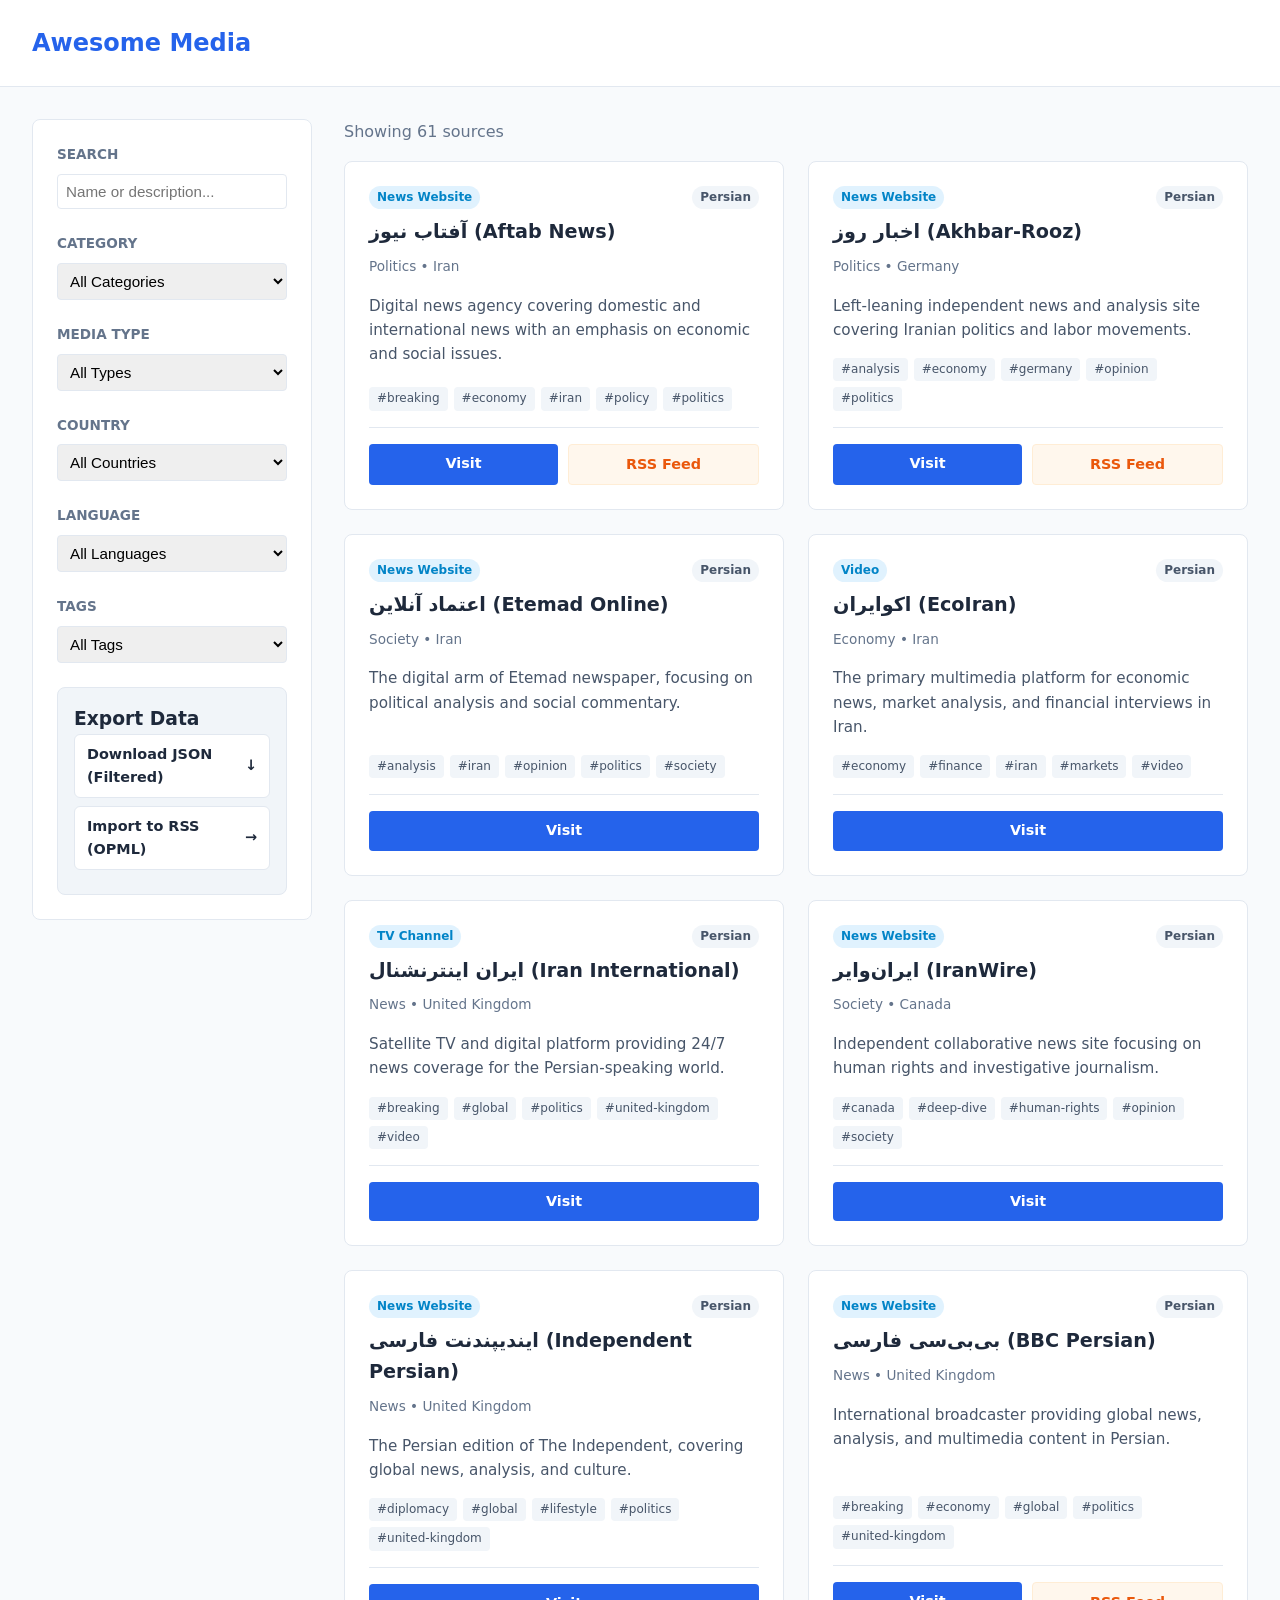
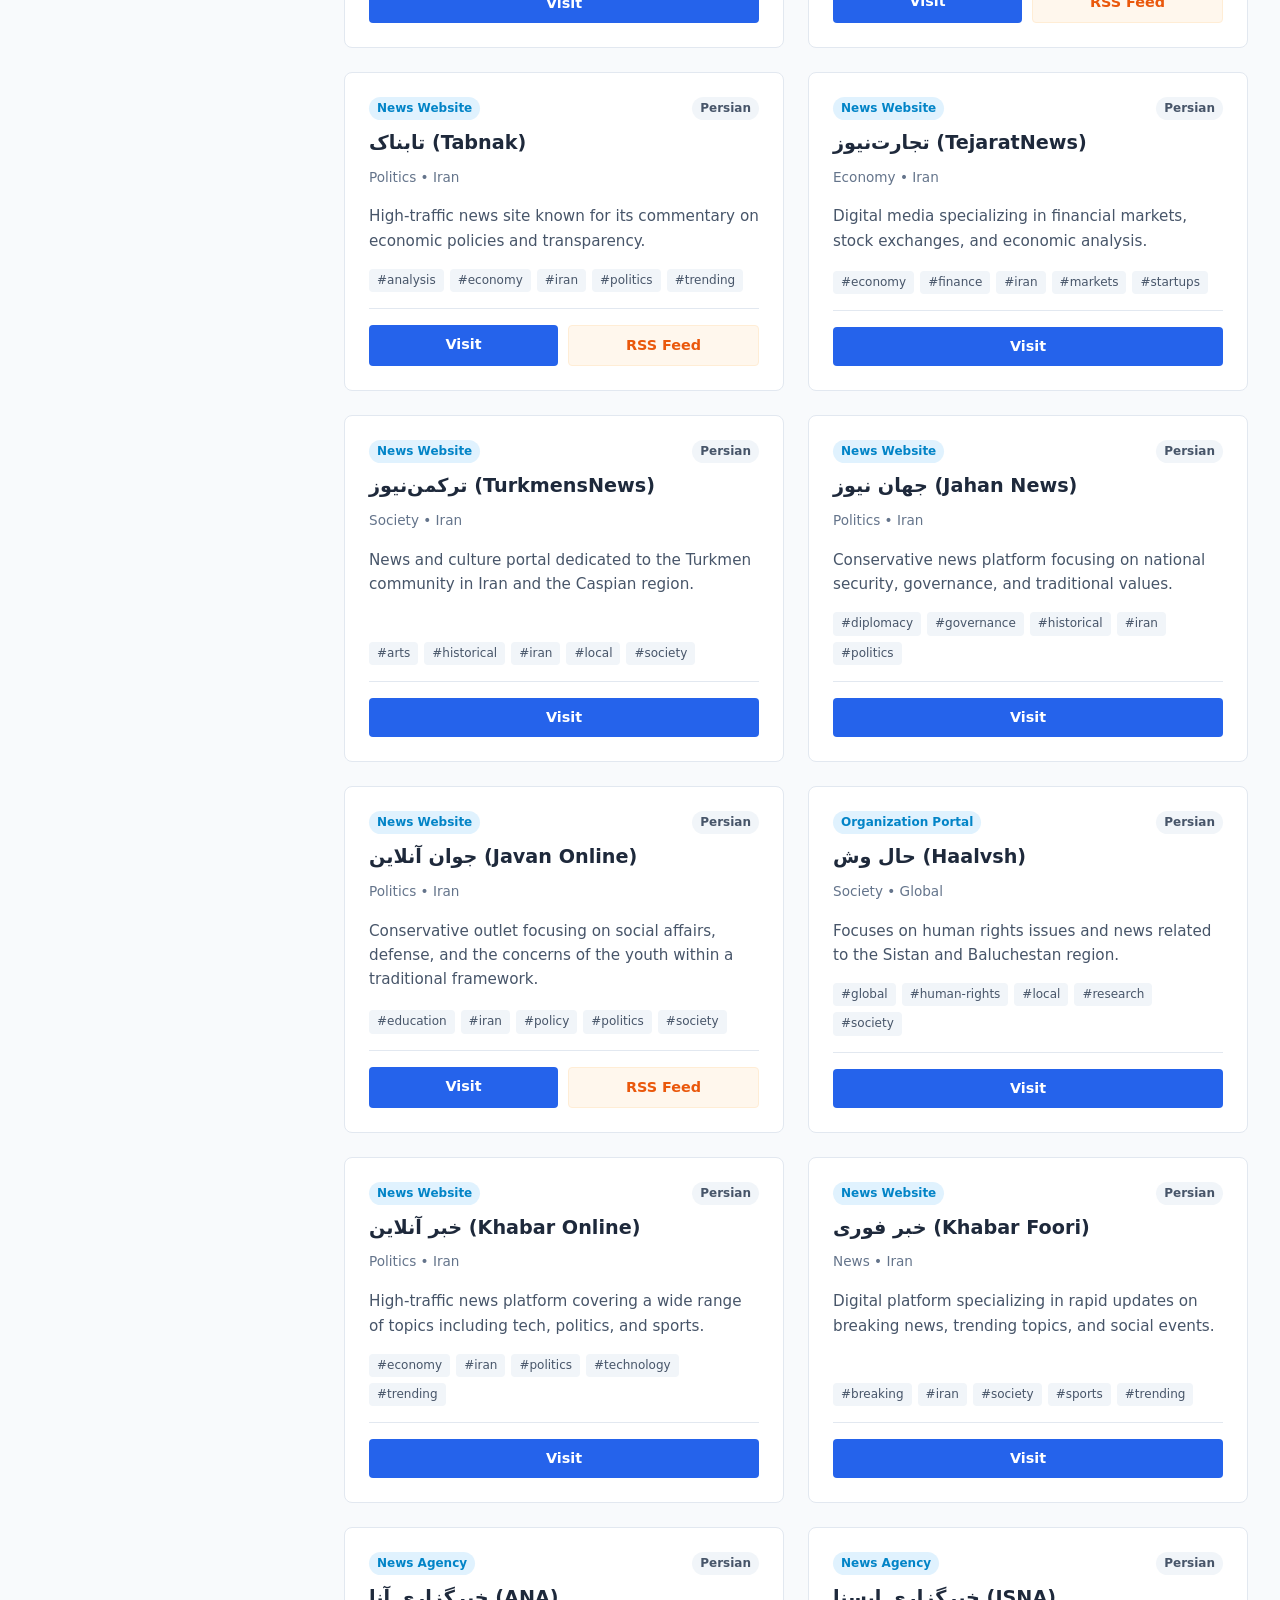
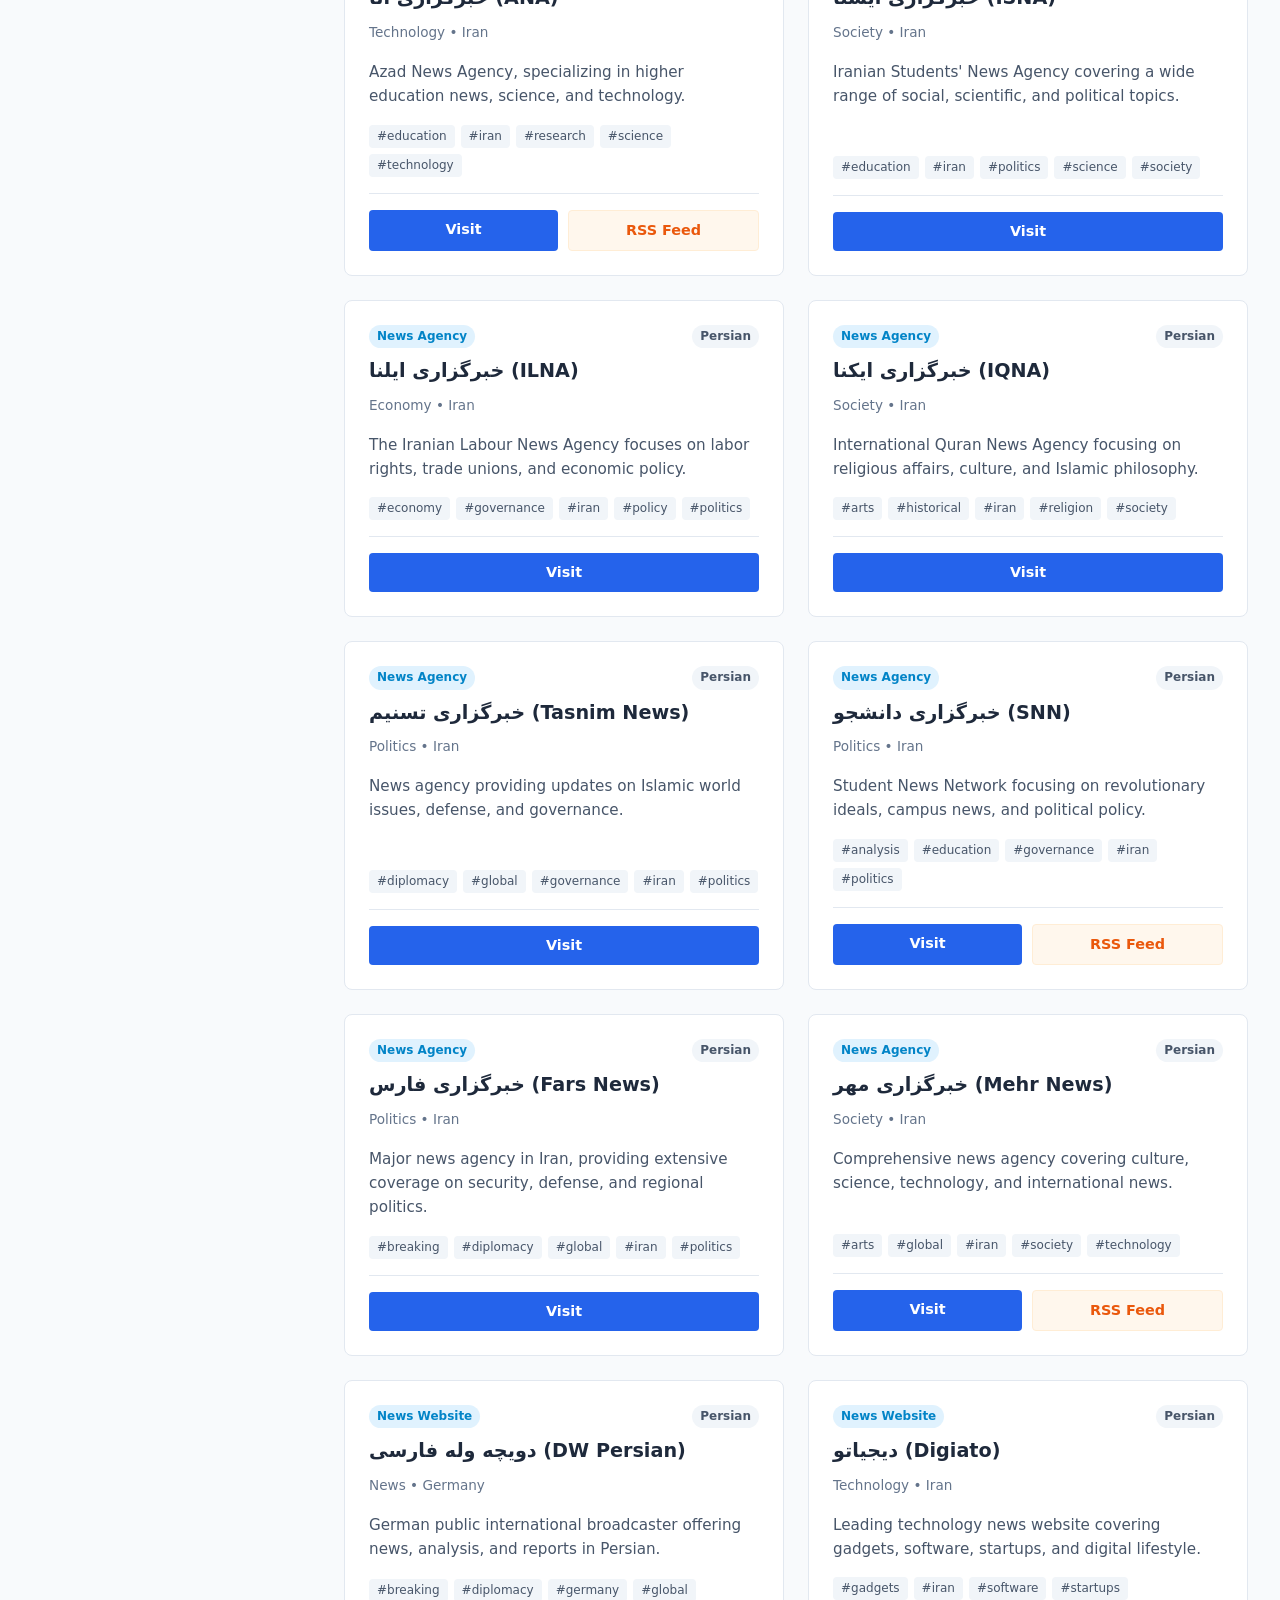
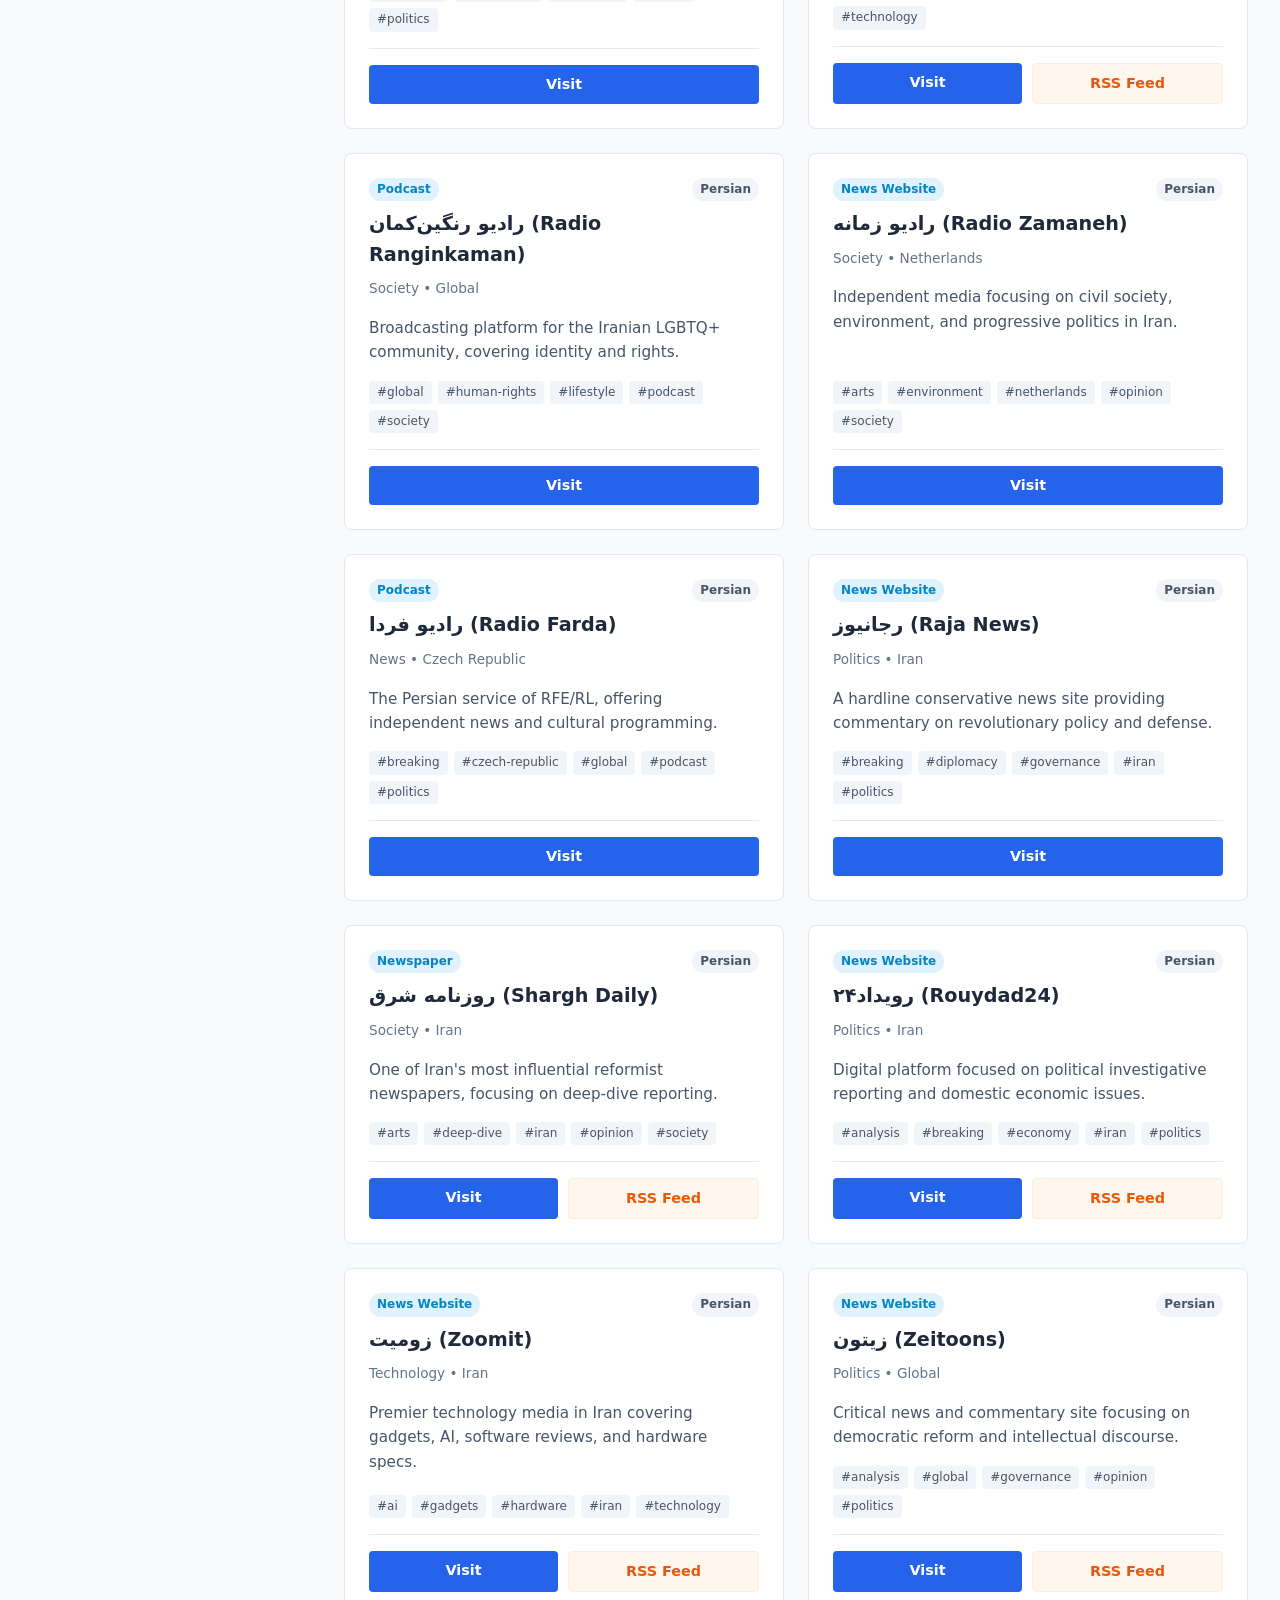
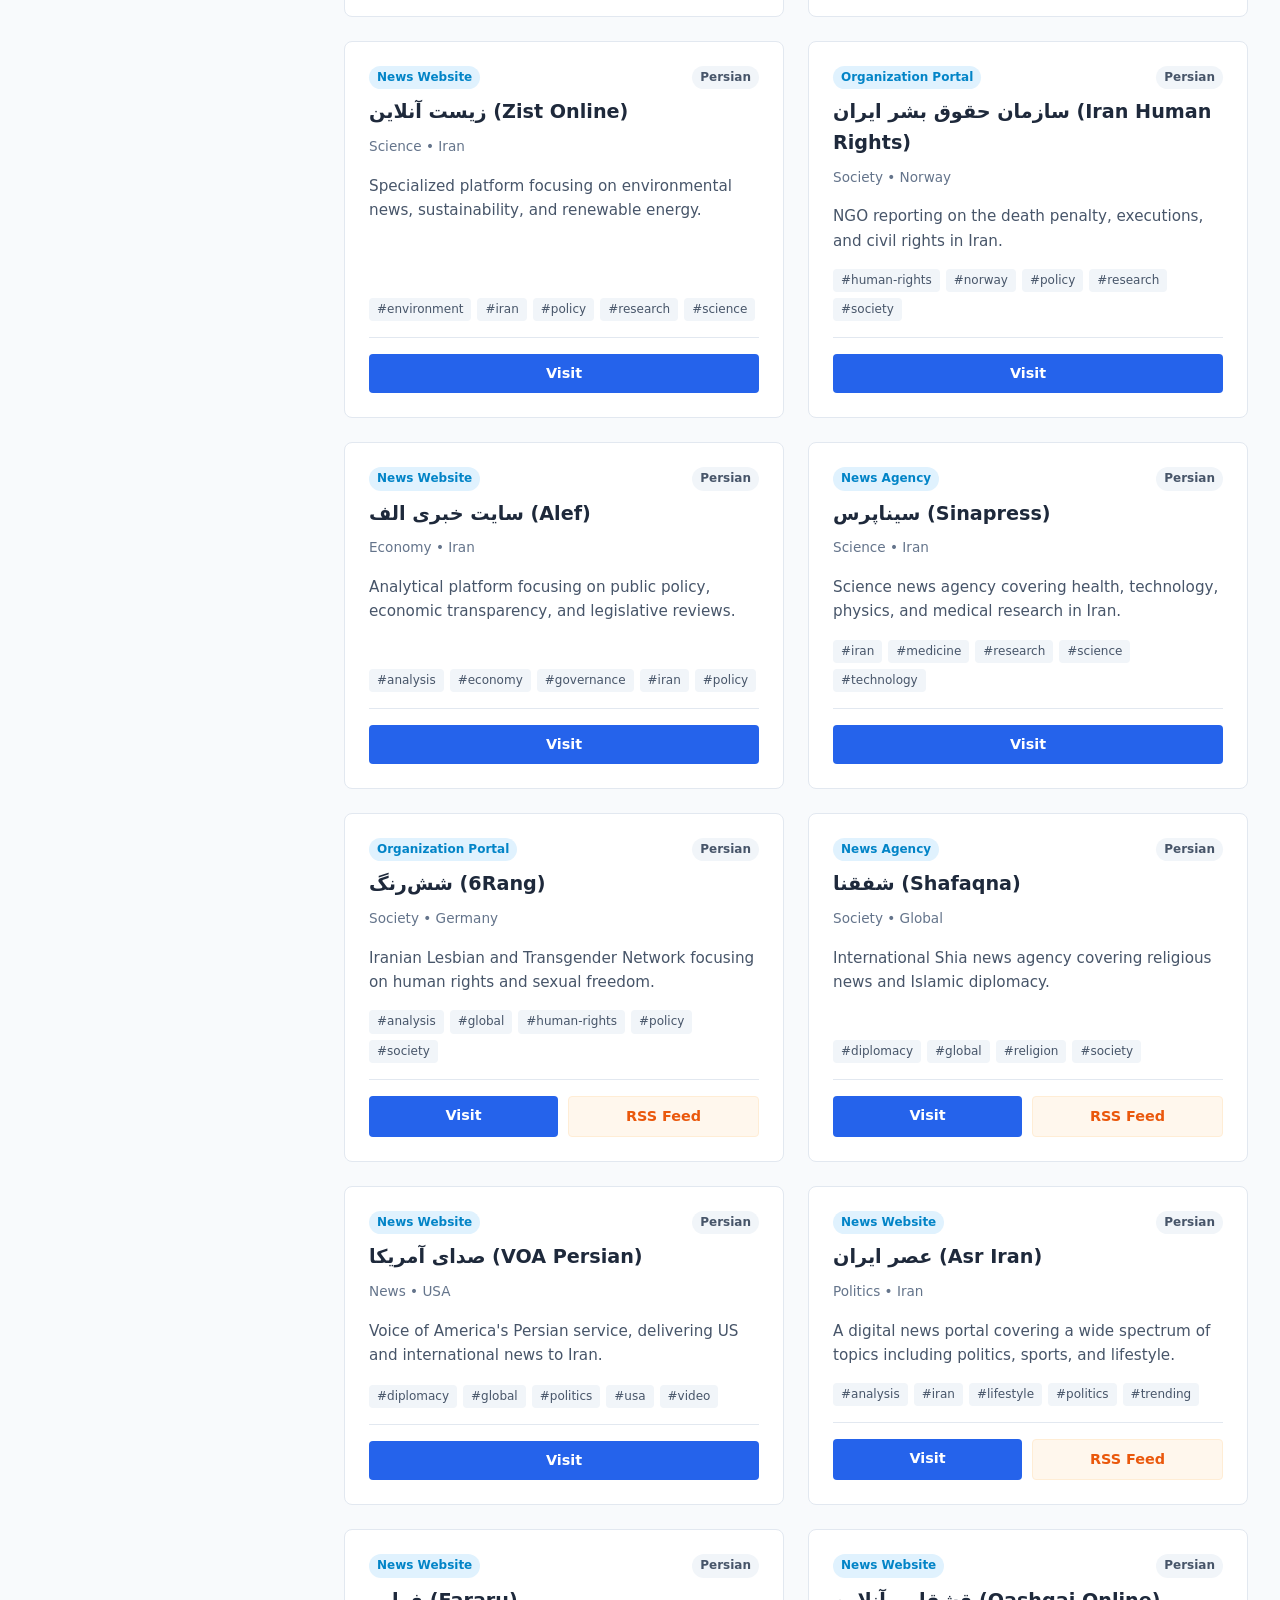
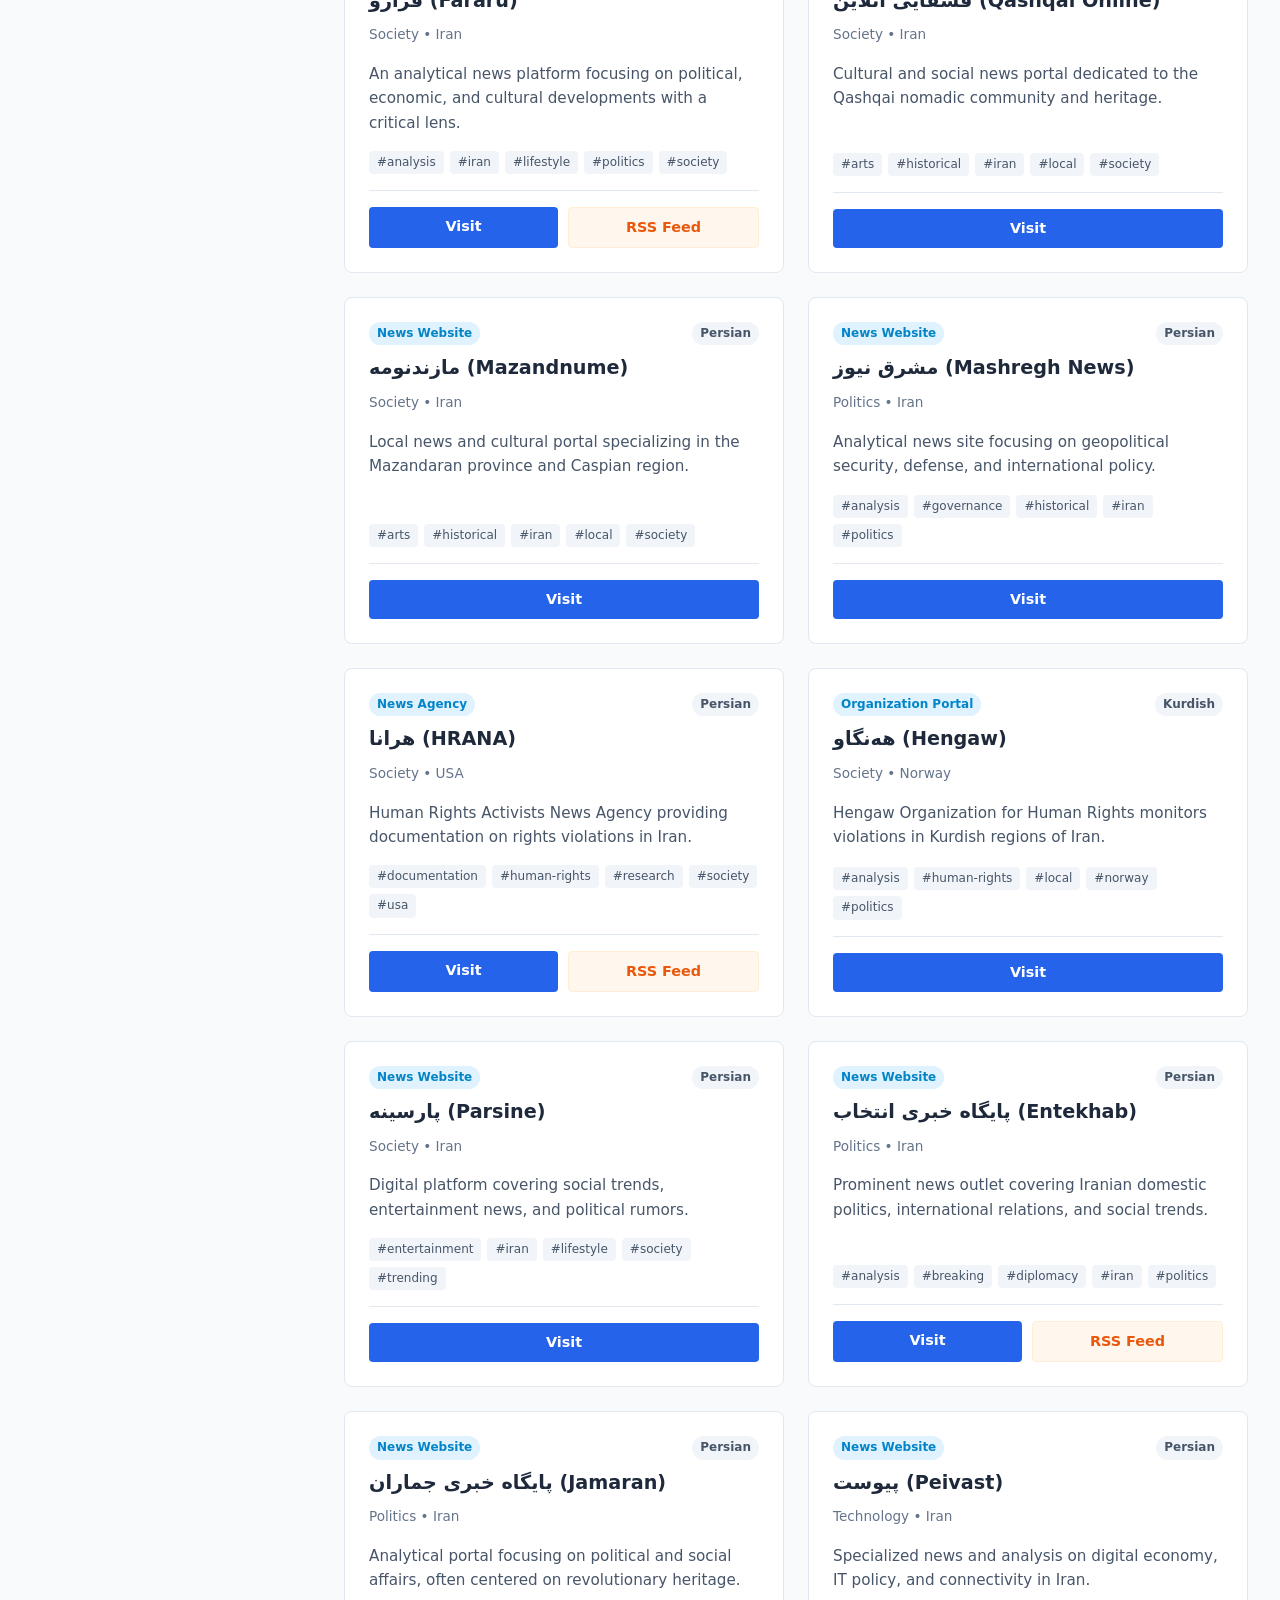
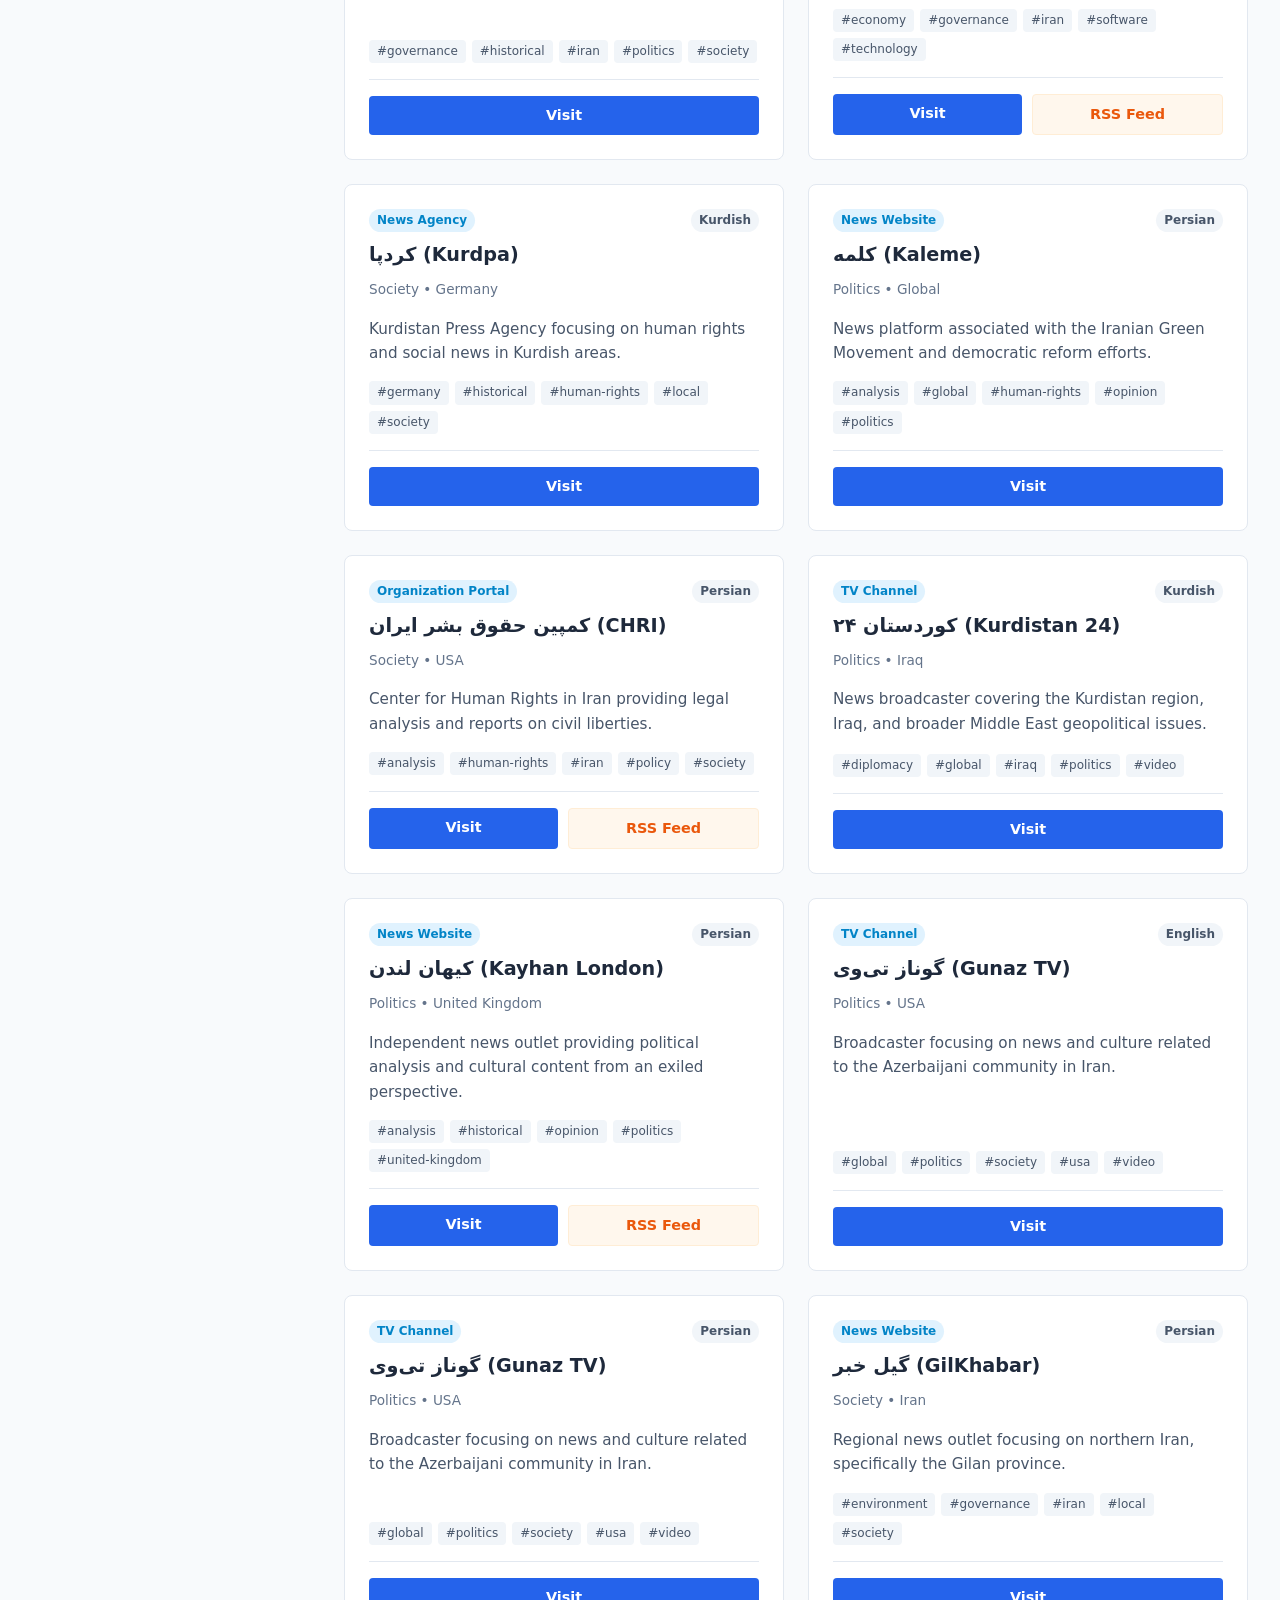
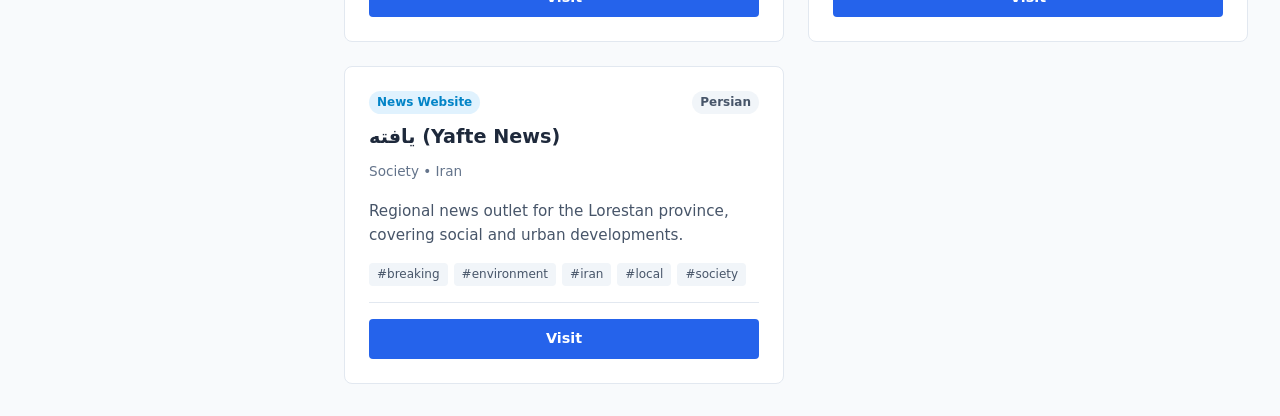
==== commit 3e457f5f: "deploy: 78425df0397e1d571604122b6e9bba942349d7d7" ====
--- a/index.html
+++ b/index.html
@@ -274,8 +274,6 @@
             <select id="filter-language">
                 <option value="">All Languages</option>
                 
-                <option value="Arabic">Arabic</option>
-                
                 <option value="English">English</option>
                 
                 <option value="Kurdish">Kurdish</option>
@@ -445,46 +443,6 @@
             </article>
             
             <article class="card" 
-                     data-title="احوازنا (ahwazna)" 
-                     data-desc="news portal focusing on the affairs of the ahwazi arab community and regional human rights."
-                     data-category="Politics"
-                     data-type="News Website"
-                     data-country="Netherlands"
-                     data-language="Arabic"
-                     data-tags="human-rights|local|netherlands|politics|society">
-                
-                <div class="card-header">
-                    <span class="badge">News Website</span>
-                    <span class="badge" style="background: #f1f5f9; color: #475569;">Arabic</span>
-                </div>
-                
-                <h3>احوازنا (Ahwazna)</h3>
-                <div class="meta">Politics &bull; Netherlands</div>
-                <p class="desc">News portal focusing on the affairs of the Ahwazi Arab community and regional human rights.</p>
-                
-                
-                <div class="tags-container">
-                    
-                    <span class="tag-pill" onclick="filterByTag('human-rights')">#human-rights</span>
-                    
-                    <span class="tag-pill" onclick="filterByTag('local')">#local</span>
-                    
-                    <span class="tag-pill" onclick="filterByTag('netherlands')">#netherlands</span>
-                    
-                    <span class="tag-pill" onclick="filterByTag('politics')">#politics</span>
-                    
-                    <span class="tag-pill" onclick="filterByTag('society')">#society</span>
-                    
-                </div>
-                
-                
-                <div class="actions">
-                    <a href="https://ahwazna.net/" target="_blank" class="btn btn-primary">Visit</a>
-                    
-                </div>
-            </article>
-            
-            <article class="card" 
                      data-title="اخبار روز (akhbar-rooz)" 
                      data-desc="left-leaning independent news and analysis site covering iranian politics and labor movements."
                      data-category="Politics"
@@ -1128,6 +1086,8 @@
                 
                 <div class="actions">
                     <a href="https://ana.ir/" target="_blank" class="btn btn-primary">Visit</a>
+                    
+                    <a href="https://ana.press/fa/rss/allnews" target="_blank" class="btn btn-rss">RSS Feed</a>
                     
                 </div>
             </article>
@@ -2681,46 +2641,6 @@
             </article>
             
             <article class="card" 
-                     data-title="کمپین فعالین بلوچ (baloch campaign)" 
-                     data-desc="human rights organization monitoring news and developments in the sistan and baluchestan region."
-                     data-category="Politics"
-                     data-type="Organization Portal"
-                     data-country="USA"
-                     data-language="Persian"
-                     data-tags="human-rights|local|politics|society|usa">
-                
-                <div class="card-header">
-                    <span class="badge">Organization Portal</span>
-                    <span class="badge" style="background: #f1f5f9; color: #475569;">Persian</span>
-                </div>
-                
-                <h3>کمپین فعالین بلوچ (Baloch Campaign)</h3>
-                <div class="meta">Politics &bull; USA</div>
-                <p class="desc">Human rights organization monitoring news and developments in the Sistan and Baluchestan region.</p>
-                
-                
-                <div class="tags-container">
-                    
-                    <span class="tag-pill" onclick="filterByTag('human-rights')">#human-rights</span>
-                    
-                    <span class="tag-pill" onclick="filterByTag('local')">#local</span>
-                    
-                    <span class="tag-pill" onclick="filterByTag('politics')">#politics</span>
-                    
-                    <span class="tag-pill" onclick="filterByTag('society')">#society</span>
-                    
-                    <span class="tag-pill" onclick="filterByTag('usa')">#usa</span>
-                    
-                </div>
-                
-                
-                <div class="actions">
-                    <a href="https://balochcampaign.us/" target="_blank" class="btn btn-primary">Visit</a>
-                    
-                </div>
-            </article>
-            
-            <article class="card" 
                      data-title="کوردستان ۲۴ (kurdistan 24)" 
                      data-desc="news broadcaster covering the kurdistan region, iraq, and broader middle east geopolitical issues."
                      data-category="Politics"
@@ -2971,7 +2891,7 @@
 </div>
 
 <script id="sources-data" type="application/json">
-[{"title": "\u0622\u0641\u062a\u0627\u0628 \u0646\u06cc\u0648\u0632 (Aftab News)", "category": "Politics", "media_type": "News Website", "country": "Iran", "language": "Persian", "description": "Digital news agency covering domestic and international news with an emphasis on economic and social issues.", "website_url": "https://aftabnews.ir/", "website_text": "Visit Website", "rss_url": "https://aftabnews.ir/fa/rss/allnews", "tags": ["breaking", "economy", "iran", "policy", "politics"]}, {"title": "\u0627\u062d\u0648\u0627\u0632\u0646\u0627 (Ahwazna)", "category": "Politics", "media_type": "News Website", "country": "Netherlands", "language": "Arabic", "description": "News portal focusing on the affairs of the Ahwazi Arab community and regional human rights.", "website_url": "https://ahwazna.net/", "website_text": "Visit Website", "rss_url": "", "tags": ["human-rights", "local", "netherlands", "politics", "society"]}, {"title": "\u0627\u062e\u0628\u0627\u0631 \u0631\u0648\u0632 (Akhbar-Rooz)", "category": "Politics", "media_type": "News Website", "country": "Germany", "language": "Persian", "description": "Left-leaning independent news and analysis site covering Iranian politics and labor movements.", "website_url": "https://www.akhbar-rooz.com/", "website_text": "Visit Website", "rss_url": "https://www.akhbar-rooz.com/feed/", "tags": ["analysis", "economy", "germany", "opinion", "politics"]}, {"title": "\u0627\u0639\u062a\u0645\u0627\u062f \u0622\u0646\u0644\u0627\u06cc\u0646 (Etemad Online)", "category": "Society", "media_type": "News Website", "country": "Iran", "language": "Persian", "description": "The digital arm of Etemad newspaper, focusing on political analysis and social commentary.", "website_url": "https://etemadonline.com/", "website_text": "Visit Website", "rss_url": "", "tags": ["analysis", "iran", "opinion", "politics", "society"]}, {"title": "\u0627\u06a9\u0648\u0627\u06cc\u0631\u0627\u0646 (EcoIran)", "category": "Economy", "media_type": "Video", "country": "Iran", "language": "Persian", "description": "The primary multimedia platform for economic news, market analysis, and financial interviews in Iran.", "website_url": "https://ecoiran.com/", "website_text": "Visit Website", "rss_url": "", "tags": ["economy", "finance", "iran", "markets", "video"]}, {"title": "\u0627\u06cc\u0631\u0627\u0646 \u0627\u06cc\u0646\u062a\u0631\u0646\u0634\u0646\u0627\u0644 (Iran International)", "category": "News", "media_type": "TV Channel", "country": "United Kingdom", "language": "Persian", "description": "Satellite TV and digital platform providing 24/7 news coverage for the Persian-speaking world.", "website_url": "https://www.iranintl.com/", "website_text": "Visit Website", "rss_url": "", "tags": ["breaking", "global", "politics", "united-kingdom", "video"]}, {"title": "\u0627\u06cc\u0631\u0627\u0646\u200c\u0648\u0627\u06cc\u0631 (IranWire)", "category": "Society", "media_type": "News Website", "country": "Canada", "language": "Persian", "description": "Independent collaborative news site focusing on human rights and investigative journalism.", "website_url": "https://iranwire.com/fa/", "website_text": "Visit Website", "rss_url": "", "tags": ["canada", "deep-dive", "human-rights", "opinion", "society"]}, {"title": "\u0627\u06cc\u0646\u062f\u06cc\u067e\u0646\u062f\u0646\u062a \u0641\u0627\u0631\u0633\u06cc (Independent Persian)", "category": "News", "media_type": "News Website", "country": "United Kingdom", "language": "Persian", "description": "The Persian edition of The Independent, covering global news, analysis, and culture.", "website_url": "https://www.independentpersian.com/", "website_text": "Visit Website", "rss_url": "", "tags": ["diplomacy", "global", "lifestyle", "politics", "united-kingdom"]}, {"title": "\u0628\u06cc\u200c\u0628\u06cc\u200c\u0633\u06cc \u0641\u0627\u0631\u0633\u06cc (BBC Persian)", "category": "News", "media_type": "News Website", "country": "United Kingdom", "language": "Persian", "description": "International broadcaster providing global news, analysis, and multimedia content in Persian.", "website_url": "https://www.bbc.com/persian", "website_text": "Visit Website", "rss_url": "https://www.bbc.com/persian/index.xml", "tags": ["breaking", "economy", "global", "politics", "united-kingdom"]}, {"title": "\u062a\u0627\u0628\u0646\u0627\u06a9 (Tabnak)", "category": "Politics", "media_type": "News Website", "country": "Iran", "language": "Persian", "description": "High-traffic news site known for its commentary on economic policies and transparency.", "website_url": "https://www.tabnak.ir/", "website_text": "Visit Website", "rss_url": "https://www.tabnak.ir/fa/rss/allnews", "tags": ["analysis", "economy", "iran", "politics", "trending"]}, {"title": "\u062a\u062c\u0627\u0631\u062a\u200c\u0646\u06cc\u0648\u0632 (TejaratNews)", "category": "Economy", "media_type": "News Website", "country": "Iran", "language": "Persian", "description": "Digital media specializing in financial markets, stock exchanges, and economic analysis.", "website_url": "https://tejaratnews.com/", "website_text": "Visit Website", "rss_url": "", "tags": ["economy", "finance", "iran", "markets", "startups"]}, {"title": "\u062a\u0631\u06a9\u0645\u0646\u200c\u0646\u06cc\u0648\u0632 (TurkmensNews)", "category": "Society", "media_type": "News Website", "country": "Iran", "language": "Persian", "description": "News and culture portal dedicated to the Turkmen community in Iran and the Caspian region.", "website_url": "http://turkmensnews.com/", "website_text": "Visit Website", "rss_url": "", "tags": ["arts", "historical", "iran", "local", "society"]}, {"title": "\u062c\u0647\u0627\u0646 \u0646\u06cc\u0648\u0632 (Jahan News)", "category": "Politics", "media_type": "News Website", "country": "Iran", "language": "Persian", "description": "Conservative news platform focusing on national security, governance, and traditional values.", "website_url": "https://www.jahannews.com/", "website_text": "Visit Website", "rss_url": "", "tags": ["diplomacy", "governance", "historical", "iran", "politics"]}, {"title": "\u062c\u0648\u0627\u0646 \u0622\u0646\u0644\u0627\u06cc\u0646 (Javan Online)", "category": "Politics", "media_type": "News Website", "country": "Iran", "language": "Persian", "description": "Conservative outlet focusing on social affairs, defense, and the concerns of the youth within a traditional framework.", "website_url": "https://www.javanonline.ir/", "website_text": "Visit Website", "rss_url": "https://www.javanonline.ir/fa/rss/allnews", "tags": ["education", "iran", "policy", "politics", "society"]}, {"title": "\u062d\u0627\u0644 \u0648\u0634 (Haalvsh)", "category": "Society", "media_type": "Organization Portal", "country": "Global", "language": "Persian", "description": "Focuses on human rights issues and news related to the Sistan and Baluchestan region.", "website_url": "https://halavash.org/", "website_text": "Visit Website", "rss_url": "", "tags": ["global", "human-rights", "local", "research", "society"]}, {"title": "\u062e\u0628\u0631 \u0622\u0646\u0644\u0627\u06cc\u0646 (Khabar Online)", "category": "Politics", "media_type": "News Website", "country": "Iran", "language": "Persian", "description": "High-traffic news platform covering a wide range of topics including tech, politics, and sports.", "website_url": "https://www.khabaronline.ir/", "website_text": "Visit Website", "rss_url": "", "tags": ["economy", "iran", "politics", "technology", "trending"]}, {"title": "\u062e\u0628\u0631 \u0641\u0648\u0631\u06cc (Khabar Foori)", "category": "News", "media_type": "News Website", "country": "Iran", "language": "Persian", "description": "Digital platform specializing in rapid updates on breaking news, trending topics, and social events.", "website_url": "https://www.khabarfoori.com/", "website_text": "Visit Website", "rss_url": "", "tags": ["breaking", "iran", "society", "sports", "trending"]}, {"title": "\u062e\u0628\u0631\u06af\u0632\u0627\u0631\u06cc \u0622\u0646\u0627 (ANA)", "category": "Technology", "media_type": "News Agency", "country": "Iran", "language": "Persian", "description": "Azad News Agency, specializing in higher education news, science, and technology.", "website_url": "https://ana.ir/", "website_text": "Visit Website", "rss_url": "", "tags": ["education", "iran", "research", "science", "technology"]}, {"title": "\u062e\u0628\u0631\u06af\u0632\u0627\u0631\u06cc \u0627\u06cc\u0633\u0646\u0627 (ISNA)", "category": "Society", "media_type": "News Agency", "country": "Iran", "language": "Persian", "description": "Iranian Students' News Agency covering a wide range of social, scientific, and political topics.", "website_url": "https://www.isna.ir/", "website_text": "Visit Website", "rss_url": "", "tags": ["education", "iran", "politics", "science", "society"]}, {"title": "\u062e\u0628\u0631\u06af\u0632\u0627\u0631\u06cc \u0627\u06cc\u0644\u0646\u0627 (ILNA)", "category": "Economy", "media_type": "News Agency", "country": "Iran", "language": "Persian", "description": "The Iranian Labour News Agency focuses on labor rights, trade unions, and economic policy.", "website_url": "https://www.ilna.ir/", "website_text": "Visit Website", "rss_url": "", "tags": ["economy", "governance", "iran", "policy", "politics"]}, {"title": "\u062e\u0628\u0631\u06af\u0632\u0627\u0631\u06cc \u0627\u06cc\u06a9\u0646\u0627 (IQNA)", "category": "Society", "media_type": "News Agency", "country": "Iran", "language": "Persian", "description": "International Quran News Agency focusing on religious affairs, culture, and Islamic philosophy.", "website_url": "https://iqna.ir/", "website_text": "Visit Website", "rss_url": "", "tags": ["arts", "historical", "iran", "religion", "society"]}, {"title": "\u062e\u0628\u0631\u06af\u0632\u0627\u0631\u06cc \u062a\u0633\u0646\u06cc\u0645 (Tasnim News)", "category": "Politics", "media_type": "News Agency", "country": "Iran", "language": "Persian", "description": "News agency providing updates on Islamic world issues, defense, and governance.", "website_url": "https://www.tasnimnews.com/", "website_text": "Visit Website", "rss_url": "", "tags": ["diplomacy", "global", "governance", "iran", "politics"]}, {"title": "\u062e\u0628\u0631\u06af\u0632\u0627\u0631\u06cc \u062f\u0627\u0646\u0634\u062c\u0648 (SNN)", "category": "Politics", "media_type": "News Agency", "country": "Iran", "language": "Persian", "description": "Student News Network focusing on revolutionary ideals, campus news, and political policy.", "website_url": "https://snn.ir/", "website_text": "Visit Website", "rss_url": "https://snn.ir/fa/rss/allnews", "tags": ["analysis", "education", "governance", "iran", "politics"]}, {"title": "\u062e\u0628\u0631\u06af\u0632\u0627\u0631\u06cc \u0641\u0627\u0631\u0633 (Fars News)", "category": "Politics", "media_type": "News Agency", "country": "Iran", "language": "Persian", "description": "Major news agency in Iran, providing extensive coverage on security, defense, and regional politics.", "website_url": "https://www.farsnews.ir/", "website_text": "Visit Website", "rss_url": "", "tags": ["breaking", "diplomacy", "global", "iran", "politics"]}, {"title": "\u062e\u0628\u0631\u06af\u0632\u0627\u0631\u06cc \u0645\u0647\u0631 (Mehr News)", "category": "Society", "media_type": "News Agency", "country": "Iran", "language": "Persian", "description": "Comprehensive news agency covering culture, science, technology, and international news.", "website_url": "https://www.mehrnews.com/", "website_text": "Visit Website", "rss_url": "https://www.mehrnews.com/rss", "tags": ["arts", "global", "iran", "society", "technology"]}, {"title": "\u062f\u0648\u06cc\u0686\u0647 \u0648\u0644\u0647 \u0641\u0627\u0631\u0633\u06cc (DW Persian)", "category": "News", "media_type": "News Website", "country": "Germany", "language": "Persian", "description": "German public international broadcaster offering news, analysis, and reports in Persian.", "website_url": "https://www.dw.com/fa-ir/", "website_text": "Visit Website", "rss_url": "", "tags": ["breaking", "diplomacy", "germany", "global", "politics"]}, {"title": "\u062f\u06cc\u062c\u06cc\u0627\u062a\u0648 (Digiato)", "category": "Technology", "media_type": "News Website", "country": "Iran", "language": "Persian", "description": "Leading technology news website covering gadgets, software, startups, and digital lifestyle.", "website_url": "https://digiato.com/", "website_text": "Visit Website", "rss_url": "https://digiato.com/feed", "tags": ["gadgets", "iran", "software", "startups", "technology"]}, {"title": "\u0631\u0627\u062f\u06cc\u0648 \u0631\u0646\u06af\u06cc\u0646\u200c\u06a9\u0645\u0627\u0646 (Radio Ranginkaman)", "category": "Society", "media_type": "Podcast", "country": "Global", "language": "Persian", "description": "Broadcasting platform for the Iranian LGBTQ+ community, covering identity and rights.", "website_url": "https://radioranginkaman.org/", "website_text": "Visit Website", "rss_url": "", "tags": ["global", "human-rights", "lifestyle", "podcast", "society"]}, {"title": "\u0631\u0627\u062f\u06cc\u0648 \u0632\u0645\u0627\u0646\u0647 (Radio Zamaneh)", "category": "Society", "media_type": "News Website", "country": "Netherlands", "language": "Persian", "description": "Independent media focusing on civil society, environment, and progressive politics in Iran.", "website_url": "https://www.radiozamaneh.com/", "website_text": "Visit Website", "rss_url": "", "tags": ["arts", "environment", "netherlands", "opinion", "society"]}, {"title": "\u0631\u0627\u062f\u06cc\u0648 \u0641\u0631\u062f\u0627 (Radio Farda)", "category": "News", "media_type": "Podcast", "country": "Czech Republic", "language": "Persian", "description": "The Persian service of RFE/RL, offering independent news and cultural programming.", "website_url": "https://www.radiofarda.com/", "website_text": "Visit Website", "rss_url": "", "tags": ["breaking", "czech-republic", "global", "podcast", "politics"]}, {"title": "\u0631\u062c\u0627\u0646\u06cc\u0648\u0632 (Raja News)", "category": "Politics", "media_type": "News Website", "country": "Iran", "language": "Persian", "description": "A hardline conservative news site providing commentary on revolutionary policy and defense.", "website_url": "https://www.rajanews.com/", "website_text": "Visit Website", "rss_url": "", "tags": ["breaking", "diplomacy", "governance", "iran", "politics"]}, {"title": "\u0631\u0648\u0632\u0646\u0627\u0645\u0647 \u0634\u0631\u0642 (Shargh Daily)", "category": "Society", "media_type": "Newspaper", "country": "Iran", "language": "Persian", "description": "One of Iran's most influential reformist newspapers, focusing on deep-dive reporting.", "website_url": "https://www.sharghdaily.com/", "website_text": "Visit Website", "rss_url": "https://www.sharghdaily.com/fa/rss/allnews", "tags": ["arts", "deep-dive", "iran", "opinion", "society"]}, {"title": "\u0631\u0648\u06cc\u062f\u0627\u062f\u06f2\u06f4 (Rouydad24)", "category": "Politics", "media_type": "News Website", "country": "Iran", "language": "Persian", "description": "Digital platform focused on political investigative reporting and domestic economic issues.", "website_url": "https://www.rouydad24.ir/", "website_text": "Visit Website", "rss_url": "https://www.rouydad24.ir/fa/rss/allnews", "tags": ["analysis", "breaking", "economy", "iran", "politics"]}, {"title": "\u0632\u0648\u0645\u06cc\u062a (Zoomit)", "category": "Technology", "media_type": "News Website", "country": "Iran", "language": "Persian", "description": "Premier technology media in Iran covering gadgets, AI, software reviews, and hardware specs.", "website_url": "https://www.zoomit.ir/", "website_text": "Visit Website", "rss_url": "https://www.zoomit.ir/feed/", "tags": ["ai", "gadgets", "hardware", "iran", "technology"]}, {"title": "\u0632\u06cc\u062a\u0648\u0646 (Zeitoons)", "category": "Politics", "media_type": "News Website", "country": "Global", "language": "Persian", "description": "Critical news and commentary site focusing on democratic reform and intellectual discourse.", "website_url": "https://zeitoons.com/", "website_text": "Visit Website", "rss_url": "https://zeitoons.com/feed/", "tags": ["analysis", "global", "governance", "opinion", "politics"]}, {"title": "\u0632\u06cc\u0633\u062a \u0622\u0646\u0644\u0627\u06cc\u0646 (Zist Online)", "category": "Science", "media_type": "News Website", "country": "Iran", "language": "Persian", "description": "Specialized platform focusing on environmental news, sustainability, and renewable energy.", "website_url": "https://zistonline.com/", "website_text": "Visit Website", "rss_url": "", "tags": ["environment", "iran", "policy", "research", "science"]}, {"title": "\u0633\u0627\u0632\u0645\u0627\u0646 \u062d\u0642\u0648\u0642 \u0628\u0634\u0631 \u0627\u06cc\u0631\u0627\u0646 (Iran Human Rights)", "category": "Society", "media_type": "Organization Portal", "country": "Norway", "language": "Persian", "description": "NGO reporting on the death penalty, executions, and civil rights in Iran.", "website_url": "https://iranhr.net/fa/", "website_text": "Visit Website", "rss_url": "", "tags": ["human-rights", "norway", "policy", "research", "society"]}, {"title": "\u0633\u0627\u06cc\u062a \u062e\u0628\u0631\u06cc \u0627\u0644\u0641 (Alef)", "category": "Economy", "media_type": "News Website", "country": "Iran", "language": "Persian", "description": "Analytical platform focusing on public policy, economic transparency, and legislative reviews.", "website_url": "https://www.alef.ir/", "website_text": "Visit Website", "rss_url": "", "tags": ["analysis", "economy", "governance", "iran", "policy"]}, {"title": "\u0633\u06cc\u0646\u0627\u067e\u0631\u0633 (Sinapress)", "category": "Science", "media_type": "News Agency", "country": "Iran", "language": "Persian", "description": "Science news agency covering health, technology, physics, and medical research in Iran.", "website_url": "https://sinapress.ir/", "website_text": "Visit Website", "rss_url": "", "tags": ["iran", "medicine", "research", "science", "technology"]}, {"title": "\u0634\u0634\u200c\u0631\u0646\u06af (6Rang)", "category": "Society", "media_type": "Organization Portal", "country": "Germany", "language": "Persian", "description": "Iranian Lesbian and Transgender Network focusing on human rights and sexual freedom.", "website_url": "https://6rang.org/", "website_text": "Visit Website", "rss_url": "https://6rang.org/feed/", "tags": ["analysis", "global", "human-rights", "policy", "society"]}, {"title": "\u0634\u0641\u0642\u0646\u0627 (Shafaqna)", "category": "Society", "media_type": "News Agency", "country": "Global", "language": "Persian", "description": "International Shia news agency covering religious news and Islamic diplomacy.", "website_url": "https://fa.shafaqna.com/", "website_text": "Visit Website", "rss_url": "https://fa.shafaqna.com/rss", "tags": ["diplomacy", "global", "religion", "society"]}, {"title": "\u0635\u062f\u0627\u06cc \u0622\u0645\u0631\u06cc\u06a9\u0627 (VOA Persian)", "category": "News", "media_type": "News Website", "country": "USA", "language": "Persian", "description": "Voice of America's Persian service, delivering US and international news to Iran.", "website_url": "https://ir.voanews.com/", "website_text": "Visit Website", "rss_url": "", "tags": ["diplomacy", "global", "politics", "usa", "video"]}, {"title": "\u0639\u0635\u0631 \u0627\u06cc\u0631\u0627\u0646 (Asr Iran)", "category": "Politics", "media_type": "News Website", "country": "Iran", "language": "Persian", "description": "A digital news portal covering a wide spectrum of topics including politics, sports, and lifestyle.", "website_url": "https://www.asriran.com/", "website_text": "Visit Website", "rss_url": "https://www.asriran.com/fa/rss/allnews", "tags": ["analysis", "iran", "lifestyle", "politics", "trending"]}, {"title": "\u0641\u0631\u0627\u0631\u0648 (Fararu)", "category": "Society", "media_type": "News Website", "country": "Iran", "language": "Persian", "description": "An analytical news platform focusing on political, economic, and cultural developments with a critical lens.", "website_url": "https://fararu.com/", "website_text": "Visit Website", "rss_url": "https://fararu.com/fa/rss/allnews", "tags": ["analysis", "iran", "lifestyle", "politics", "society"]}, {"title": "\u0642\u0634\u0642\u0627\u06cc\u06cc \u0622\u0646\u0644\u0627\u06cc\u0646 (Qashqai Online)", "category": "Society", "media_type": "News Website", "country": "Iran", "language": "Persian", "description": "Cultural and social news portal dedicated to the Qashqai nomadic community and heritage.", "website_url": "http://qashqaionline.ir/", "website_text": "Visit Website", "rss_url": "", "tags": ["arts", "historical", "iran", "local", "society"]}, {"title": "\u0645\u0627\u0632\u0646\u062f\u0646\u0648\u0645\u0647 (Mazandnume)", "category": "Society", "media_type": "News Website", "country": "Iran", "language": "Persian", "description": "Local news and cultural portal specializing in the Mazandaran province and Caspian region.", "website_url": "http://www.mazandnume.com/", "website_text": "Visit Website", "rss_url": "", "tags": ["arts", "historical", "iran", "local", "society"]}, {"title": "\u0645\u0634\u0631\u0642 \u0646\u06cc\u0648\u0632 (Mashregh News)", "category": "Politics", "media_type": "News Website", "country": "Iran", "language": "Persian", "description": "Analytical news site focusing on geopolitical security, defense, and international policy.", "website_url": "https://www.mashreghnews.ir/", "website_text": "Visit Website", "rss_url": "", "tags": ["analysis", "governance", "historical", "iran", "politics"]}, {"title": "\u0647\u0631\u0627\u0646\u0627 (HRANA)", "category": "Society", "media_type": "News Agency", "country": "USA", "language": "Persian", "description": "Human Rights Activists News Agency providing documentation on rights violations in Iran.", "website_url": "https://www.hra-news.org/", "website_text": "Visit Website", "rss_url": "https://www.hra-news.org/feed/", "tags": ["documentation", "human-rights", "research", "society", "usa"]}, {"title": "\u0647\u0647\u200c\u0646\u06af\u0627\u0648 (Hengaw)", "category": "Society", "media_type": "Organization Portal", "country": "Norway", "language": "Kurdish", "description": "Hengaw Organization for Human Rights monitors violations in Kurdish regions of Iran.", "website_url": "https://hengaw.net/fa", "website_text": "Visit Website", "rss_url": "", "tags": ["analysis", "human-rights", "local", "norway", "politics"]}, {"title": "\u067e\u0627\u0631\u0633\u06cc\u0646\u0647 (Parsine)", "category": "Society", "media_type": "News Website", "country": "Iran", "language": "Persian", "description": "Digital platform covering social trends, entertainment news, and political rumors.", "website_url": "https://www.parsine.com/", "website_text": "Visit Website", "rss_url": "", "tags": ["entertainment", "iran", "lifestyle", "society", "trending"]}, {"title": "\u067e\u0627\u06cc\u06af\u0627\u0647 \u062e\u0628\u0631\u06cc \u0627\u0646\u062a\u062e\u0627\u0628 (Entekhab)", "category": "Politics", "media_type": "News Website", "country": "Iran", "language": "Persian", "description": "Prominent news outlet covering Iranian domestic politics, international relations, and social trends.", "website_url": "https://www.entekhab.ir/", "website_text": "Visit Website", "rss_url": "https://www.entekhab.ir/fa/rss/allnews", "tags": ["analysis", "breaking", "diplomacy", "iran", "politics"]}, {"title": "\u067e\u0627\u06cc\u06af\u0627\u0647 \u062e\u0628\u0631\u06cc \u062c\u0645\u0627\u0631\u0627\u0646 (Jamaran)", "category": "Politics", "media_type": "News Website", "country": "Iran", "language": "Persian", "description": "Analytical portal focusing on political and social affairs, often centered on revolutionary heritage.", "website_url": "https://www.jamaran.news/", "website_text": "Visit Website", "rss_url": "", "tags": ["governance", "historical", "iran", "politics", "society"]}, {"title": "\u067e\u06cc\u0648\u0633\u062a (Peivast)", "category": "Technology", "media_type": "News Website", "country": "Iran", "language": "Persian", "description": "Specialized news and analysis on digital economy, IT policy, and connectivity in Iran.", "website_url": "https://peivast.com/", "website_text": "Visit Website", "rss_url": "https://peivast.com/feed/", "tags": ["economy", "governance", "iran", "software", "technology"]}, {"title": "\u06a9\u0631\u062f\u067e\u0627 (Kurdpa)", "category": "Society", "media_type": "News Agency", "country": "Germany", "language": "Kurdish", "description": "Kurdistan Press Agency focusing on human rights and social news in Kurdish areas.", "website_url": "https://kurdpa.net/fa", "website_text": "Visit Website", "rss_url": "", "tags": ["germany", "historical", "human-rights", "local", "society"]}, {"title": "\u06a9\u0644\u0645\u0647 (Kaleme)", "category": "Politics", "media_type": "News Website", "country": "Global", "language": "Persian", "description": "News platform associated with the Iranian Green Movement and democratic reform efforts.", "website_url": "https://www.kaleme.com/", "website_text": "Visit Website", "rss_url": "", "tags": ["analysis", "global", "human-rights", "opinion", "politics"]}, {"title": "\u06a9\u0645\u067e\u06cc\u0646 \u062d\u0642\u0648\u0642 \u0628\u0634\u0631 \u0627\u06cc\u0631\u0627\u0646 (CHRI)", "category": "Society", "media_type": "Organization Portal", "country": "USA", "language": "Persian", "description": "Center for Human Rights in Iran providing legal analysis and reports on civil liberties.", "website_url": "https://persian.iranhumanrights.org/", "website_text": "Visit Website", "rss_url": "https://persian.iranhumanrights.org/feed/", "tags": ["analysis", "human-rights", "iran", "policy", "society"]}, {"title": "\u06a9\u0645\u067e\u06cc\u0646 \u0641\u0639\u0627\u0644\u06cc\u0646 \u0628\u0644\u0648\u0686 (Baloch Campaign)", "category": "Politics", "media_type": "Organization Portal", "country": "USA", "language": "Persian", "description": "Human rights organization monitoring news and developments in the Sistan and Baluchestan region.", "website_url": "https://balochcampaign.us/", "website_text": "Visit Website", "rss_url": "", "tags": ["human-rights", "local", "politics", "society", "usa"]}, {"title": "\u06a9\u0648\u0631\u062f\u0633\u062a\u0627\u0646 \u06f2\u06f4 (Kurdistan 24)", "category": "Politics", "media_type": "TV Channel", "country": "Iraq", "language": "Kurdish", "description": "News broadcaster covering the Kurdistan region, Iraq, and broader Middle East geopolitical issues.", "website_url": "https://www.kurdistan24.net/fa", "website_text": "Visit Website", "rss_url": "", "tags": ["diplomacy", "global", "iraq", "politics", "video"]}, {"title": "\u06a9\u06cc\u0647\u0627\u0646 \u0644\u0646\u062f\u0646 (Kayhan London)", "category": "Politics", "media_type": "News Website", "country": "United Kingdom", "language": "Persian", "description": "Independent news outlet providing political analysis and cultural content from an exiled perspective.", "website_url": "https://kayhan.london/fa/", "website_text": "Visit Website", "rss_url": "https://kayhan.london/fa/feed/", "tags": ["analysis", "historical", "opinion", "politics", "united-kingdom"]}, {"title": "\u06af\u0648\u0646\u0627\u0632 \u062a\u06cc\u200c\u0648\u06cc (Gunaz TV)", "category": "Politics", "media_type": "TV Channel", "country": "USA", "language": "English", "description": "Broadcaster focusing on news and culture related to the Azerbaijani community in Iran.", "website_url": "https://gunaz.tv/en", "website_text": "Visit Website", "rss_url": "", "tags": ["global", "politics", "society", "usa", "video"]}, {"title": "\u06af\u0648\u0646\u0627\u0632 \u062a\u06cc\u200c\u0648\u06cc (Gunaz TV)", "category": "Politics", "media_type": "TV Channel", "country": "USA", "language": "Persian", "description": "Broadcaster focusing on news and culture related to the Azerbaijani community in Iran.", "website_url": "https://gunaz.tv/fa", "website_text": "Visit Website", "rss_url": "", "tags": ["global", "politics", "society", "usa", "video"]}, {"title": "\u06af\u06cc\u0644 \u062e\u0628\u0631 (GilKhabar)", "category": "Society", "media_type": "News Website", "country": "Iran", "language": "Persian", "description": "Regional news outlet focusing on northern Iran, specifically the Gilan province.", "website_url": "https://gilkhabar.ir/", "website_text": "Visit Website", "rss_url": "", "tags": ["environment", "governance", "iran", "local", "society"]}, {"title": "\u06cc\u0627\u0641\u062a\u0647 (Yafte News)", "category": "Society", "media_type": "News Website", "country": "Iran", "language": "Persian", "description": "Regional news outlet for the Lorestan province, covering social and urban developments.", "website_url": "https://yaftenews.ir/", "website_text": "Visit Website", "rss_url": "", "tags": ["breaking", "environment", "iran", "local", "society"]}]
+[{"title": "\u0622\u0641\u062a\u0627\u0628 \u0646\u06cc\u0648\u0632 (Aftab News)", "category": "Politics", "media_type": "News Website", "country": "Iran", "language": "Persian", "description": "Digital news agency covering domestic and international news with an emphasis on economic and social issues.", "website_url": "https://aftabnews.ir/", "website_text": "Visit Website", "rss_url": "https://aftabnews.ir/fa/rss/allnews", "tags": ["breaking", "economy", "iran", "policy", "politics"]}, {"title": "\u0627\u062e\u0628\u0627\u0631 \u0631\u0648\u0632 (Akhbar-Rooz)", "category": "Politics", "media_type": "News Website", "country": "Germany", "language": "Persian", "description": "Left-leaning independent news and analysis site covering Iranian politics and labor movements.", "website_url": "https://www.akhbar-rooz.com/", "website_text": "Visit Website", "rss_url": "https://www.akhbar-rooz.com/feed/", "tags": ["analysis", "economy", "germany", "opinion", "politics"]}, {"title": "\u0627\u0639\u062a\u0645\u0627\u062f \u0622\u0646\u0644\u0627\u06cc\u0646 (Etemad Online)", "category": "Society", "media_type": "News Website", "country": "Iran", "language": "Persian", "description": "The digital arm of Etemad newspaper, focusing on political analysis and social commentary.", "website_url": "https://etemadonline.com/", "website_text": "Visit Website", "rss_url": "", "tags": ["analysis", "iran", "opinion", "politics", "society"]}, {"title": "\u0627\u06a9\u0648\u0627\u06cc\u0631\u0627\u0646 (EcoIran)", "category": "Economy", "media_type": "Video", "country": "Iran", "language": "Persian", "description": "The primary multimedia platform for economic news, market analysis, and financial interviews in Iran.", "website_url": "https://ecoiran.com/", "website_text": "Visit Website", "rss_url": "", "tags": ["economy", "finance", "iran", "markets", "video"]}, {"title": "\u0627\u06cc\u0631\u0627\u0646 \u0627\u06cc\u0646\u062a\u0631\u0646\u0634\u0646\u0627\u0644 (Iran International)", "category": "News", "media_type": "TV Channel", "country": "United Kingdom", "language": "Persian", "description": "Satellite TV and digital platform providing 24/7 news coverage for the Persian-speaking world.", "website_url": "https://www.iranintl.com/", "website_text": "Visit Website", "rss_url": "", "tags": ["breaking", "global", "politics", "united-kingdom", "video"]}, {"title": "\u0627\u06cc\u0631\u0627\u0646\u200c\u0648\u0627\u06cc\u0631 (IranWire)", "category": "Society", "media_type": "News Website", "country": "Canada", "language": "Persian", "description": "Independent collaborative news site focusing on human rights and investigative journalism.", "website_url": "https://iranwire.com/fa/", "website_text": "Visit Website", "rss_url": "", "tags": ["canada", "deep-dive", "human-rights", "opinion", "society"]}, {"title": "\u0627\u06cc\u0646\u062f\u06cc\u067e\u0646\u062f\u0646\u062a \u0641\u0627\u0631\u0633\u06cc (Independent Persian)", "category": "News", "media_type": "News Website", "country": "United Kingdom", "language": "Persian", "description": "The Persian edition of The Independent, covering global news, analysis, and culture.", "website_url": "https://www.independentpersian.com/", "website_text": "Visit Website", "rss_url": "", "tags": ["diplomacy", "global", "lifestyle", "politics", "united-kingdom"]}, {"title": "\u0628\u06cc\u200c\u0628\u06cc\u200c\u0633\u06cc \u0641\u0627\u0631\u0633\u06cc (BBC Persian)", "category": "News", "media_type": "News Website", "country": "United Kingdom", "language": "Persian", "description": "International broadcaster providing global news, analysis, and multimedia content in Persian.", "website_url": "https://www.bbc.com/persian", "website_text": "Visit Website", "rss_url": "https://www.bbc.com/persian/index.xml", "tags": ["breaking", "economy", "global", "politics", "united-kingdom"]}, {"title": "\u062a\u0627\u0628\u0646\u0627\u06a9 (Tabnak)", "category": "Politics", "media_type": "News Website", "country": "Iran", "language": "Persian", "description": "High-traffic news site known for its commentary on economic policies and transparency.", "website_url": "https://www.tabnak.ir/", "website_text": "Visit Website", "rss_url": "https://www.tabnak.ir/fa/rss/allnews", "tags": ["analysis", "economy", "iran", "politics", "trending"]}, {"title": "\u062a\u062c\u0627\u0631\u062a\u200c\u0646\u06cc\u0648\u0632 (TejaratNews)", "category": "Economy", "media_type": "News Website", "country": "Iran", "language": "Persian", "description": "Digital media specializing in financial markets, stock exchanges, and economic analysis.", "website_url": "https://tejaratnews.com/", "website_text": "Visit Website", "rss_url": "", "tags": ["economy", "finance", "iran", "markets", "startups"]}, {"title": "\u062a\u0631\u06a9\u0645\u0646\u200c\u0646\u06cc\u0648\u0632 (TurkmensNews)", "category": "Society", "media_type": "News Website", "country": "Iran", "language": "Persian", "description": "News and culture portal dedicated to the Turkmen community in Iran and the Caspian region.", "website_url": "http://turkmensnews.com/", "website_text": "Visit Website", "rss_url": "", "tags": ["arts", "historical", "iran", "local", "society"]}, {"title": "\u062c\u0647\u0627\u0646 \u0646\u06cc\u0648\u0632 (Jahan News)", "category": "Politics", "media_type": "News Website", "country": "Iran", "language": "Persian", "description": "Conservative news platform focusing on national security, governance, and traditional values.", "website_url": "https://www.jahannews.com/", "website_text": "Visit Website", "rss_url": "", "tags": ["diplomacy", "governance", "historical", "iran", "politics"]}, {"title": "\u062c\u0648\u0627\u0646 \u0622\u0646\u0644\u0627\u06cc\u0646 (Javan Online)", "category": "Politics", "media_type": "News Website", "country": "Iran", "language": "Persian", "description": "Conservative outlet focusing on social affairs, defense, and the concerns of the youth within a traditional framework.", "website_url": "https://www.javanonline.ir/", "website_text": "Visit Website", "rss_url": "https://www.javanonline.ir/fa/rss/allnews", "tags": ["education", "iran", "policy", "politics", "society"]}, {"title": "\u062d\u0627\u0644 \u0648\u0634 (Haalvsh)", "category": "Society", "media_type": "Organization Portal", "country": "Global", "language": "Persian", "description": "Focuses on human rights issues and news related to the Sistan and Baluchestan region.", "website_url": "https://halavash.org/", "website_text": "Visit Website", "rss_url": "", "tags": ["global", "human-rights", "local", "research", "society"]}, {"title": "\u062e\u0628\u0631 \u0622\u0646\u0644\u0627\u06cc\u0646 (Khabar Online)", "category": "Politics", "media_type": "News Website", "country": "Iran", "language": "Persian", "description": "High-traffic news platform covering a wide range of topics including tech, politics, and sports.", "website_url": "https://www.khabaronline.ir/", "website_text": "Visit Website", "rss_url": "", "tags": ["economy", "iran", "politics", "technology", "trending"]}, {"title": "\u062e\u0628\u0631 \u0641\u0648\u0631\u06cc (Khabar Foori)", "category": "News", "media_type": "News Website", "country": "Iran", "language": "Persian", "description": "Digital platform specializing in rapid updates on breaking news, trending topics, and social events.", "website_url": "https://www.khabarfoori.com/", "website_text": "Visit Website", "rss_url": "", "tags": ["breaking", "iran", "society", "sports", "trending"]}, {"title": "\u062e\u0628\u0631\u06af\u0632\u0627\u0631\u06cc \u0622\u0646\u0627 (ANA)", "category": "Technology", "media_type": "News Agency", "country": "Iran", "language": "Persian", "description": "Azad News Agency, specializing in higher education news, science, and technology.", "website_url": "https://ana.ir/", "website_text": "Visit Website", "rss_url": "https://ana.press/fa/rss/allnews", "tags": ["education", "iran", "research", "science", "technology"]}, {"title": "\u062e\u0628\u0631\u06af\u0632\u0627\u0631\u06cc \u0627\u06cc\u0633\u0646\u0627 (ISNA)", "category": "Society", "media_type": "News Agency", "country": "Iran", "language": "Persian", "description": "Iranian Students' News Agency covering a wide range of social, scientific, and political topics.", "website_url": "https://www.isna.ir/", "website_text": "Visit Website", "rss_url": "", "tags": ["education", "iran", "politics", "science", "society"]}, {"title": "\u062e\u0628\u0631\u06af\u0632\u0627\u0631\u06cc \u0627\u06cc\u0644\u0646\u0627 (ILNA)", "category": "Economy", "media_type": "News Agency", "country": "Iran", "language": "Persian", "description": "The Iranian Labour News Agency focuses on labor rights, trade unions, and economic policy.", "website_url": "https://www.ilna.ir/", "website_text": "Visit Website", "rss_url": "", "tags": ["economy", "governance", "iran", "policy", "politics"]}, {"title": "\u062e\u0628\u0631\u06af\u0632\u0627\u0631\u06cc \u0627\u06cc\u06a9\u0646\u0627 (IQNA)", "category": "Society", "media_type": "News Agency", "country": "Iran", "language": "Persian", "description": "International Quran News Agency focusing on religious affairs, culture, and Islamic philosophy.", "website_url": "https://iqna.ir/", "website_text": "Visit Website", "rss_url": "", "tags": ["arts", "historical", "iran", "religion", "society"]}, {"title": "\u062e\u0628\u0631\u06af\u0632\u0627\u0631\u06cc \u062a\u0633\u0646\u06cc\u0645 (Tasnim News)", "category": "Politics", "media_type": "News Agency", "country": "Iran", "language": "Persian", "description": "News agency providing updates on Islamic world issues, defense, and governance.", "website_url": "https://www.tasnimnews.com/", "website_text": "Visit Website", "rss_url": "", "tags": ["diplomacy", "global", "governance", "iran", "politics"]}, {"title": "\u062e\u0628\u0631\u06af\u0632\u0627\u0631\u06cc \u062f\u0627\u0646\u0634\u062c\u0648 (SNN)", "category": "Politics", "media_type": "News Agency", "country": "Iran", "language": "Persian", "description": "Student News Network focusing on revolutionary ideals, campus news, and political policy.", "website_url": "https://snn.ir/", "website_text": "Visit Website", "rss_url": "https://snn.ir/fa/rss/allnews", "tags": ["analysis", "education", "governance", "iran", "politics"]}, {"title": "\u062e\u0628\u0631\u06af\u0632\u0627\u0631\u06cc \u0641\u0627\u0631\u0633 (Fars News)", "category": "Politics", "media_type": "News Agency", "country": "Iran", "language": "Persian", "description": "Major news agency in Iran, providing extensive coverage on security, defense, and regional politics.", "website_url": "https://www.farsnews.ir/", "website_text": "Visit Website", "rss_url": "", "tags": ["breaking", "diplomacy", "global", "iran", "politics"]}, {"title": "\u062e\u0628\u0631\u06af\u0632\u0627\u0631\u06cc \u0645\u0647\u0631 (Mehr News)", "category": "Society", "media_type": "News Agency", "country": "Iran", "language": "Persian", "description": "Comprehensive news agency covering culture, science, technology, and international news.", "website_url": "https://www.mehrnews.com/", "website_text": "Visit Website", "rss_url": "https://www.mehrnews.com/rss", "tags": ["arts", "global", "iran", "society", "technology"]}, {"title": "\u062f\u0648\u06cc\u0686\u0647 \u0648\u0644\u0647 \u0641\u0627\u0631\u0633\u06cc (DW Persian)", "category": "News", "media_type": "News Website", "country": "Germany", "language": "Persian", "description": "German public international broadcaster offering news, analysis, and reports in Persian.", "website_url": "https://www.dw.com/fa-ir/", "website_text": "Visit Website", "rss_url": "", "tags": ["breaking", "diplomacy", "germany", "global", "politics"]}, {"title": "\u062f\u06cc\u062c\u06cc\u0627\u062a\u0648 (Digiato)", "category": "Technology", "media_type": "News Website", "country": "Iran", "language": "Persian", "description": "Leading technology news website covering gadgets, software, startups, and digital lifestyle.", "website_url": "https://digiato.com/", "website_text": "Visit Website", "rss_url": "https://digiato.com/feed", "tags": ["gadgets", "iran", "software", "startups", "technology"]}, {"title": "\u0631\u0627\u062f\u06cc\u0648 \u0631\u0646\u06af\u06cc\u0646\u200c\u06a9\u0645\u0627\u0646 (Radio Ranginkaman)", "category": "Society", "media_type": "Podcast", "country": "Global", "language": "Persian", "description": "Broadcasting platform for the Iranian LGBTQ+ community, covering identity and rights.", "website_url": "https://radioranginkaman.org/", "website_text": "Visit Website", "rss_url": "", "tags": ["global", "human-rights", "lifestyle", "podcast", "society"]}, {"title": "\u0631\u0627\u062f\u06cc\u0648 \u0632\u0645\u0627\u0646\u0647 (Radio Zamaneh)", "category": "Society", "media_type": "News Website", "country": "Netherlands", "language": "Persian", "description": "Independent media focusing on civil society, environment, and progressive politics in Iran.", "website_url": "https://www.radiozamaneh.com/", "website_text": "Visit Website", "rss_url": "", "tags": ["arts", "environment", "netherlands", "opinion", "society"]}, {"title": "\u0631\u0627\u062f\u06cc\u0648 \u0641\u0631\u062f\u0627 (Radio Farda)", "category": "News", "media_type": "Podcast", "country": "Czech Republic", "language": "Persian", "description": "The Persian service of RFE/RL, offering independent news and cultural programming.", "website_url": "https://www.radiofarda.com/", "website_text": "Visit Website", "rss_url": "", "tags": ["breaking", "czech-republic", "global", "podcast", "politics"]}, {"title": "\u0631\u062c\u0627\u0646\u06cc\u0648\u0632 (Raja News)", "category": "Politics", "media_type": "News Website", "country": "Iran", "language": "Persian", "description": "A hardline conservative news site providing commentary on revolutionary policy and defense.", "website_url": "https://www.rajanews.com/", "website_text": "Visit Website", "rss_url": "", "tags": ["breaking", "diplomacy", "governance", "iran", "politics"]}, {"title": "\u0631\u0648\u0632\u0646\u0627\u0645\u0647 \u0634\u0631\u0642 (Shargh Daily)", "category": "Society", "media_type": "Newspaper", "country": "Iran", "language": "Persian", "description": "One of Iran's most influential reformist newspapers, focusing on deep-dive reporting.", "website_url": "https://www.sharghdaily.com/", "website_text": "Visit Website", "rss_url": "https://www.sharghdaily.com/fa/rss/allnews", "tags": ["arts", "deep-dive", "iran", "opinion", "society"]}, {"title": "\u0631\u0648\u06cc\u062f\u0627\u062f\u06f2\u06f4 (Rouydad24)", "category": "Politics", "media_type": "News Website", "country": "Iran", "language": "Persian", "description": "Digital platform focused on political investigative reporting and domestic economic issues.", "website_url": "https://www.rouydad24.ir/", "website_text": "Visit Website", "rss_url": "https://www.rouydad24.ir/fa/rss/allnews", "tags": ["analysis", "breaking", "economy", "iran", "politics"]}, {"title": "\u0632\u0648\u0645\u06cc\u062a (Zoomit)", "category": "Technology", "media_type": "News Website", "country": "Iran", "language": "Persian", "description": "Premier technology media in Iran covering gadgets, AI, software reviews, and hardware specs.", "website_url": "https://www.zoomit.ir/", "website_text": "Visit Website", "rss_url": "https://www.zoomit.ir/feed/", "tags": ["ai", "gadgets", "hardware", "iran", "technology"]}, {"title": "\u0632\u06cc\u062a\u0648\u0646 (Zeitoons)", "category": "Politics", "media_type": "News Website", "country": "Global", "language": "Persian", "description": "Critical news and commentary site focusing on democratic reform and intellectual discourse.", "website_url": "https://zeitoons.com/", "website_text": "Visit Website", "rss_url": "https://zeitoons.com/feed/", "tags": ["analysis", "global", "governance", "opinion", "politics"]}, {"title": "\u0632\u06cc\u0633\u062a \u0622\u0646\u0644\u0627\u06cc\u0646 (Zist Online)", "category": "Science", "media_type": "News Website", "country": "Iran", "language": "Persian", "description": "Specialized platform focusing on environmental news, sustainability, and renewable energy.", "website_url": "https://zistonline.com/", "website_text": "Visit Website", "rss_url": "", "tags": ["environment", "iran", "policy", "research", "science"]}, {"title": "\u0633\u0627\u0632\u0645\u0627\u0646 \u062d\u0642\u0648\u0642 \u0628\u0634\u0631 \u0627\u06cc\u0631\u0627\u0646 (Iran Human Rights)", "category": "Society", "media_type": "Organization Portal", "country": "Norway", "language": "Persian", "description": "NGO reporting on the death penalty, executions, and civil rights in Iran.", "website_url": "https://iranhr.net/fa/", "website_text": "Visit Website", "rss_url": "", "tags": ["human-rights", "norway", "policy", "research", "society"]}, {"title": "\u0633\u0627\u06cc\u062a \u062e\u0628\u0631\u06cc \u0627\u0644\u0641 (Alef)", "category": "Economy", "media_type": "News Website", "country": "Iran", "language": "Persian", "description": "Analytical platform focusing on public policy, economic transparency, and legislative reviews.", "website_url": "https://www.alef.ir/", "website_text": "Visit Website", "rss_url": "", "tags": ["analysis", "economy", "governance", "iran", "policy"]}, {"title": "\u0633\u06cc\u0646\u0627\u067e\u0631\u0633 (Sinapress)", "category": "Science", "media_type": "News Agency", "country": "Iran", "language": "Persian", "description": "Science news agency covering health, technology, physics, and medical research in Iran.", "website_url": "https://sinapress.ir/", "website_text": "Visit Website", "rss_url": "", "tags": ["iran", "medicine", "research", "science", "technology"]}, {"title": "\u0634\u0634\u200c\u0631\u0646\u06af (6Rang)", "category": "Society", "media_type": "Organization Portal", "country": "Germany", "language": "Persian", "description": "Iranian Lesbian and Transgender Network focusing on human rights and sexual freedom.", "website_url": "https://6rang.org/", "website_text": "Visit Website", "rss_url": "https://6rang.org/feed/", "tags": ["analysis", "global", "human-rights", "policy", "society"]}, {"title": "\u0634\u0641\u0642\u0646\u0627 (Shafaqna)", "category": "Society", "media_type": "News Agency", "country": "Global", "language": "Persian", "description": "International Shia news agency covering religious news and Islamic diplomacy.", "website_url": "https://fa.shafaqna.com/", "website_text": "Visit Website", "rss_url": "https://fa.shafaqna.com/rss", "tags": ["diplomacy", "global", "religion", "society"]}, {"title": "\u0635\u062f\u0627\u06cc \u0622\u0645\u0631\u06cc\u06a9\u0627 (VOA Persian)", "category": "News", "media_type": "News Website", "country": "USA", "language": "Persian", "description": "Voice of America's Persian service, delivering US and international news to Iran.", "website_url": "https://ir.voanews.com/", "website_text": "Visit Website", "rss_url": "", "tags": ["diplomacy", "global", "politics", "usa", "video"]}, {"title": "\u0639\u0635\u0631 \u0627\u06cc\u0631\u0627\u0646 (Asr Iran)", "category": "Politics", "media_type": "News Website", "country": "Iran", "language": "Persian", "description": "A digital news portal covering a wide spectrum of topics including politics, sports, and lifestyle.", "website_url": "https://www.asriran.com/", "website_text": "Visit Website", "rss_url": "https://www.asriran.com/fa/rss/allnews", "tags": ["analysis", "iran", "lifestyle", "politics", "trending"]}, {"title": "\u0641\u0631\u0627\u0631\u0648 (Fararu)", "category": "Society", "media_type": "News Website", "country": "Iran", "language": "Persian", "description": "An analytical news platform focusing on political, economic, and cultural developments with a critical lens.", "website_url": "https://fararu.com/", "website_text": "Visit Website", "rss_url": "https://fararu.com/fa/rss/allnews", "tags": ["analysis", "iran", "lifestyle", "politics", "society"]}, {"title": "\u0642\u0634\u0642\u0627\u06cc\u06cc \u0622\u0646\u0644\u0627\u06cc\u0646 (Qashqai Online)", "category": "Society", "media_type": "News Website", "country": "Iran", "language": "Persian", "description": "Cultural and social news portal dedicated to the Qashqai nomadic community and heritage.", "website_url": "http://qashqaionline.ir/", "website_text": "Visit Website", "rss_url": "", "tags": ["arts", "historical", "iran", "local", "society"]}, {"title": "\u0645\u0627\u0632\u0646\u062f\u0646\u0648\u0645\u0647 (Mazandnume)", "category": "Society", "media_type": "News Website", "country": "Iran", "language": "Persian", "description": "Local news and cultural portal specializing in the Mazandaran province and Caspian region.", "website_url": "http://www.mazandnume.com/", "website_text": "Visit Website", "rss_url": "", "tags": ["arts", "historical", "iran", "local", "society"]}, {"title": "\u0645\u0634\u0631\u0642 \u0646\u06cc\u0648\u0632 (Mashregh News)", "category": "Politics", "media_type": "News Website", "country": "Iran", "language": "Persian", "description": "Analytical news site focusing on geopolitical security, defense, and international policy.", "website_url": "https://www.mashreghnews.ir/", "website_text": "Visit Website", "rss_url": "", "tags": ["analysis", "governance", "historical", "iran", "politics"]}, {"title": "\u0647\u0631\u0627\u0646\u0627 (HRANA)", "category": "Society", "media_type": "News Agency", "country": "USA", "language": "Persian", "description": "Human Rights Activists News Agency providing documentation on rights violations in Iran.", "website_url": "https://www.hra-news.org/", "website_text": "Visit Website", "rss_url": "https://www.hra-news.org/feed/", "tags": ["documentation", "human-rights", "research", "society", "usa"]}, {"title": "\u0647\u0647\u200c\u0646\u06af\u0627\u0648 (Hengaw)", "category": "Society", "media_type": "Organization Portal", "country": "Norway", "language": "Kurdish", "description": "Hengaw Organization for Human Rights monitors violations in Kurdish regions of Iran.", "website_url": "https://hengaw.net/fa", "website_text": "Visit Website", "rss_url": "", "tags": ["analysis", "human-rights", "local", "norway", "politics"]}, {"title": "\u067e\u0627\u0631\u0633\u06cc\u0646\u0647 (Parsine)", "category": "Society", "media_type": "News Website", "country": "Iran", "language": "Persian", "description": "Digital platform covering social trends, entertainment news, and political rumors.", "website_url": "https://www.parsine.com/", "website_text": "Visit Website", "rss_url": "", "tags": ["entertainment", "iran", "lifestyle", "society", "trending"]}, {"title": "\u067e\u0627\u06cc\u06af\u0627\u0647 \u062e\u0628\u0631\u06cc \u0627\u0646\u062a\u062e\u0627\u0628 (Entekhab)", "category": "Politics", "media_type": "News Website", "country": "Iran", "language": "Persian", "description": "Prominent news outlet covering Iranian domestic politics, international relations, and social trends.", "website_url": "https://www.entekhab.ir/", "website_text": "Visit Website", "rss_url": "https://www.entekhab.ir/fa/rss/allnews", "tags": ["analysis", "breaking", "diplomacy", "iran", "politics"]}, {"title": "\u067e\u0627\u06cc\u06af\u0627\u0647 \u062e\u0628\u0631\u06cc \u062c\u0645\u0627\u0631\u0627\u0646 (Jamaran)", "category": "Politics", "media_type": "News Website", "country": "Iran", "language": "Persian", "description": "Analytical portal focusing on political and social affairs, often centered on revolutionary heritage.", "website_url": "https://www.jamaran.news/", "website_text": "Visit Website", "rss_url": "", "tags": ["governance", "historical", "iran", "politics", "society"]}, {"title": "\u067e\u06cc\u0648\u0633\u062a (Peivast)", "category": "Technology", "media_type": "News Website", "country": "Iran", "language": "Persian", "description": "Specialized news and analysis on digital economy, IT policy, and connectivity in Iran.", "website_url": "https://peivast.com/", "website_text": "Visit Website", "rss_url": "https://peivast.com/feed/", "tags": ["economy", "governance", "iran", "software", "technology"]}, {"title": "\u06a9\u0631\u062f\u067e\u0627 (Kurdpa)", "category": "Society", "media_type": "News Agency", "country": "Germany", "language": "Kurdish", "description": "Kurdistan Press Agency focusing on human rights and social news in Kurdish areas.", "website_url": "https://kurdpa.net/fa", "website_text": "Visit Website", "rss_url": "", "tags": ["germany", "historical", "human-rights", "local", "society"]}, {"title": "\u06a9\u0644\u0645\u0647 (Kaleme)", "category": "Politics", "media_type": "News Website", "country": "Global", "language": "Persian", "description": "News platform associated with the Iranian Green Movement and democratic reform efforts.", "website_url": "https://www.kaleme.com/", "website_text": "Visit Website", "rss_url": "", "tags": ["analysis", "global", "human-rights", "opinion", "politics"]}, {"title": "\u06a9\u0645\u067e\u06cc\u0646 \u062d\u0642\u0648\u0642 \u0628\u0634\u0631 \u0627\u06cc\u0631\u0627\u0646 (CHRI)", "category": "Society", "media_type": "Organization Portal", "country": "USA", "language": "Persian", "description": "Center for Human Rights in Iran providing legal analysis and reports on civil liberties.", "website_url": "https://persian.iranhumanrights.org/", "website_text": "Visit Website", "rss_url": "https://persian.iranhumanrights.org/feed/", "tags": ["analysis", "human-rights", "iran", "policy", "society"]}, {"title": "\u06a9\u0648\u0631\u062f\u0633\u062a\u0627\u0646 \u06f2\u06f4 (Kurdistan 24)", "category": "Politics", "media_type": "TV Channel", "country": "Iraq", "language": "Kurdish", "description": "News broadcaster covering the Kurdistan region, Iraq, and broader Middle East geopolitical issues.", "website_url": "https://www.kurdistan24.net/fa", "website_text": "Visit Website", "rss_url": "", "tags": ["diplomacy", "global", "iraq", "politics", "video"]}, {"title": "\u06a9\u06cc\u0647\u0627\u0646 \u0644\u0646\u062f\u0646 (Kayhan London)", "category": "Politics", "media_type": "News Website", "country": "United Kingdom", "language": "Persian", "description": "Independent news outlet providing political analysis and cultural content from an exiled perspective.", "website_url": "https://kayhan.london/fa/", "website_text": "Visit Website", "rss_url": "https://kayhan.london/fa/feed/", "tags": ["analysis", "historical", "opinion", "politics", "united-kingdom"]}, {"title": "\u06af\u0648\u0646\u0627\u0632 \u062a\u06cc\u200c\u0648\u06cc (Gunaz TV)", "category": "Politics", "media_type": "TV Channel", "country": "USA", "language": "English", "description": "Broadcaster focusing on news and culture related to the Azerbaijani community in Iran.", "website_url": "https://gunaz.tv/en", "website_text": "Visit Website", "rss_url": "", "tags": ["global", "politics", "society", "usa", "video"]}, {"title": "\u06af\u0648\u0646\u0627\u0632 \u062a\u06cc\u200c\u0648\u06cc (Gunaz TV)", "category": "Politics", "media_type": "TV Channel", "country": "USA", "language": "Persian", "description": "Broadcaster focusing on news and culture related to the Azerbaijani community in Iran.", "website_url": "https://gunaz.tv/fa", "website_text": "Visit Website", "rss_url": "", "tags": ["global", "politics", "society", "usa", "video"]}, {"title": "\u06af\u06cc\u0644 \u062e\u0628\u0631 (GilKhabar)", "category": "Society", "media_type": "News Website", "country": "Iran", "language": "Persian", "description": "Regional news outlet focusing on northern Iran, specifically the Gilan province.", "website_url": "https://gilkhabar.ir/", "website_text": "Visit Website", "rss_url": "", "tags": ["environment", "governance", "iran", "local", "society"]}, {"title": "\u06cc\u0627\u0641\u062a\u0647 (Yafte News)", "category": "Society", "media_type": "News Website", "country": "Iran", "language": "Persian", "description": "Regional news outlet for the Lorestan province, covering social and urban developments.", "website_url": "https://yaftenews.ir/", "website_text": "Visit Website", "rss_url": "", "tags": ["breaking", "environment", "iran", "local", "society"]}]
 </script>
 
 <script>
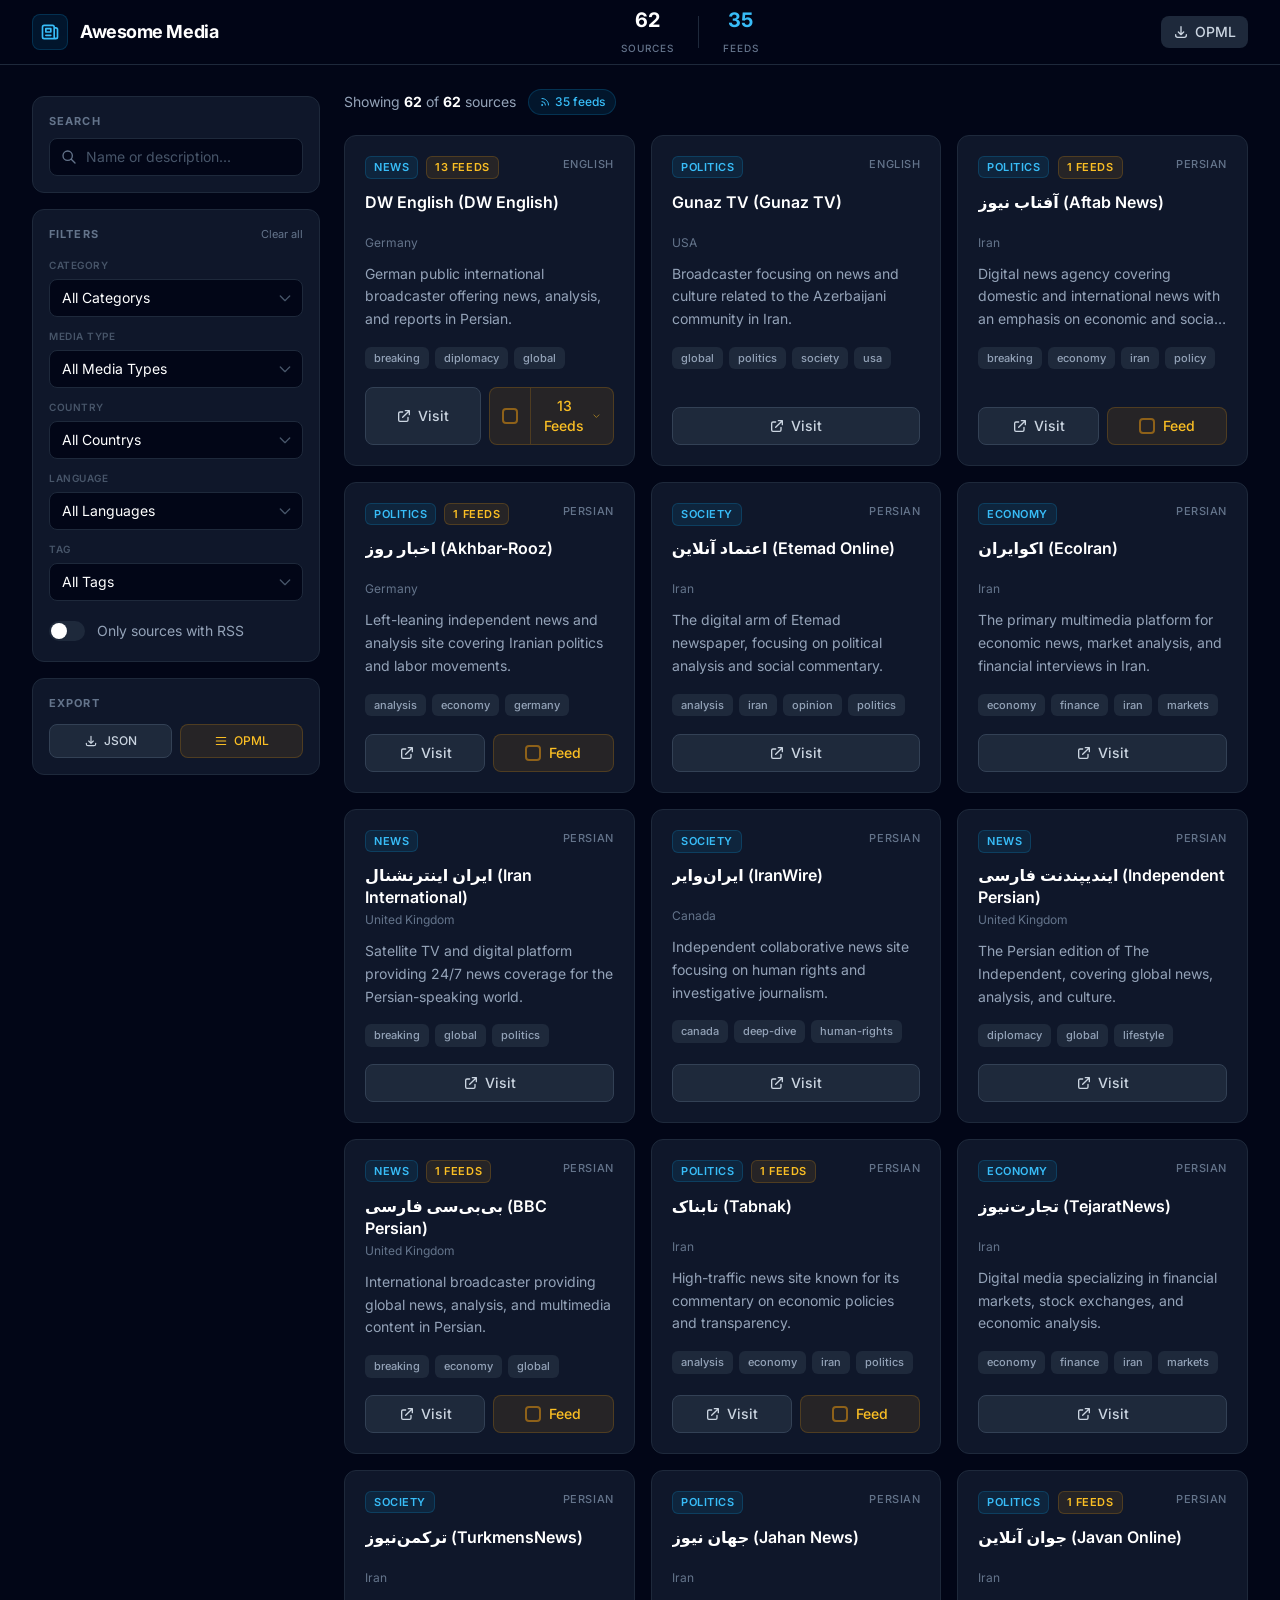
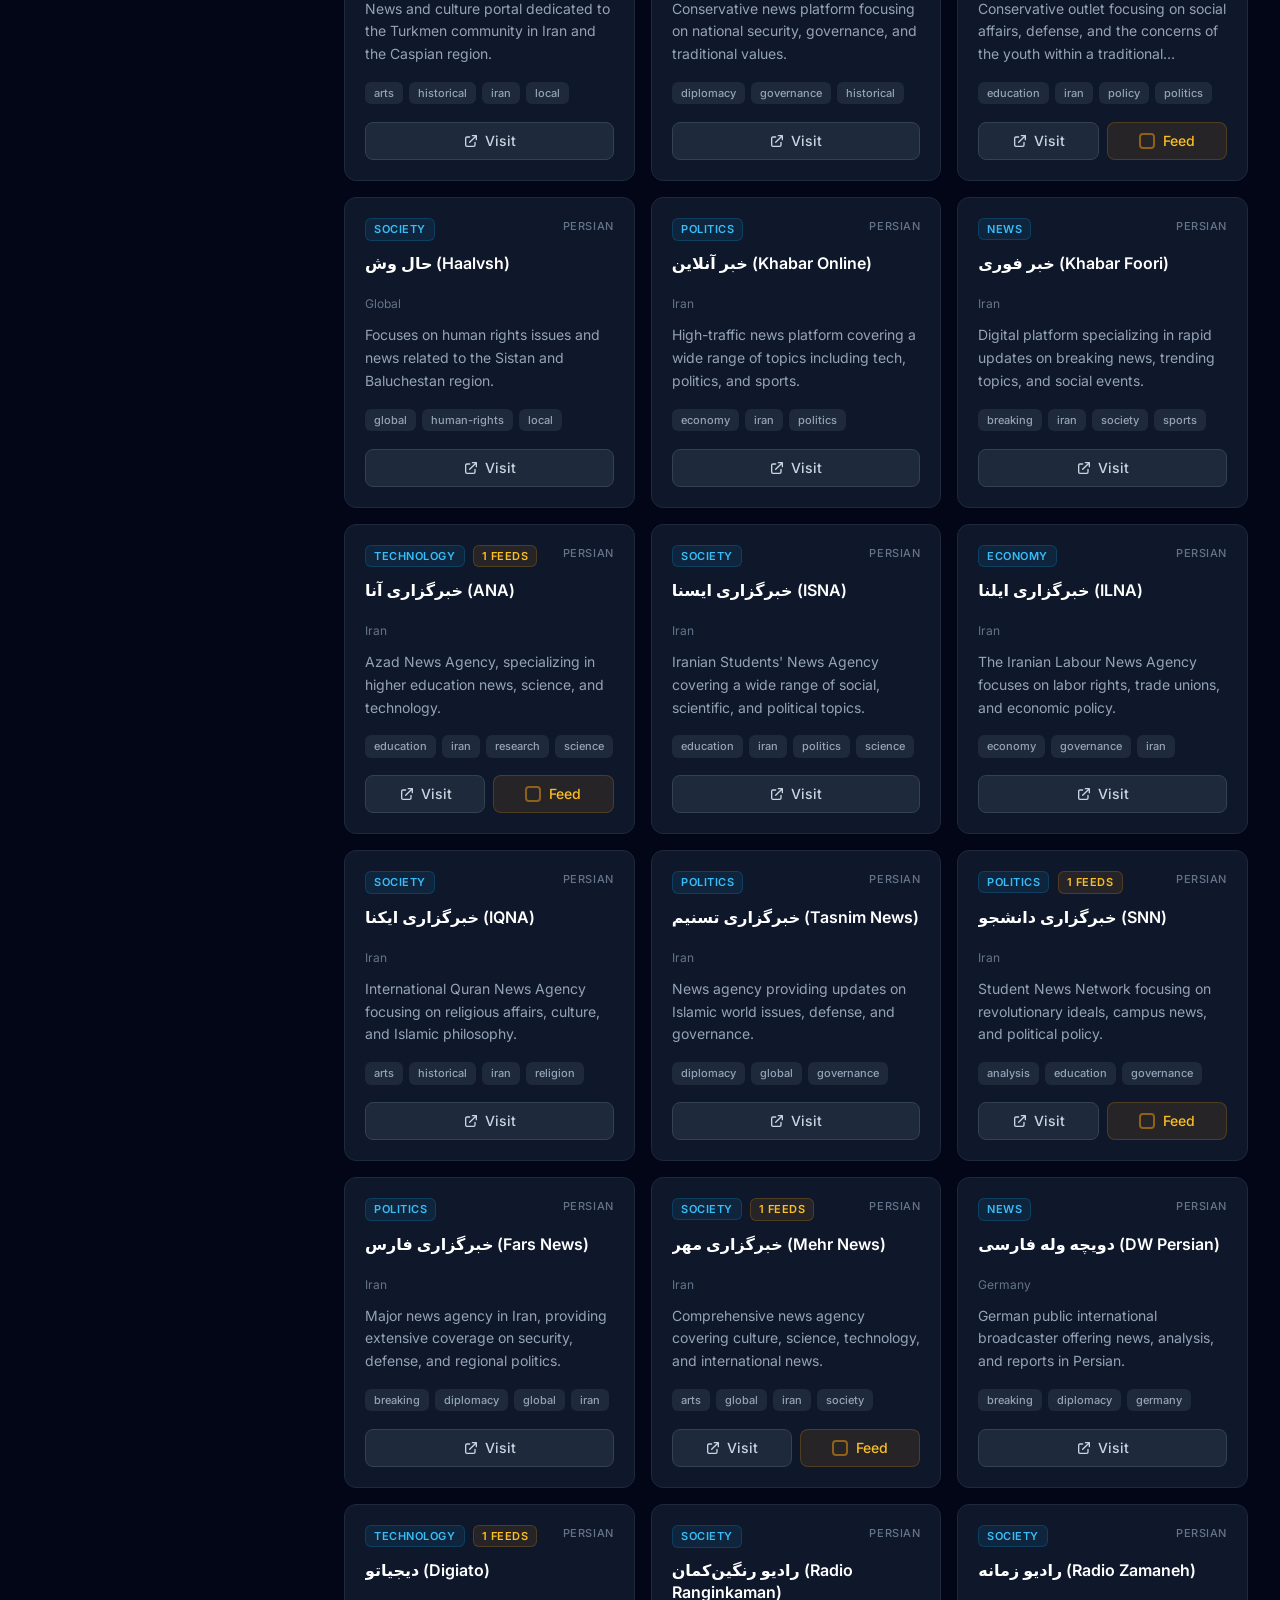
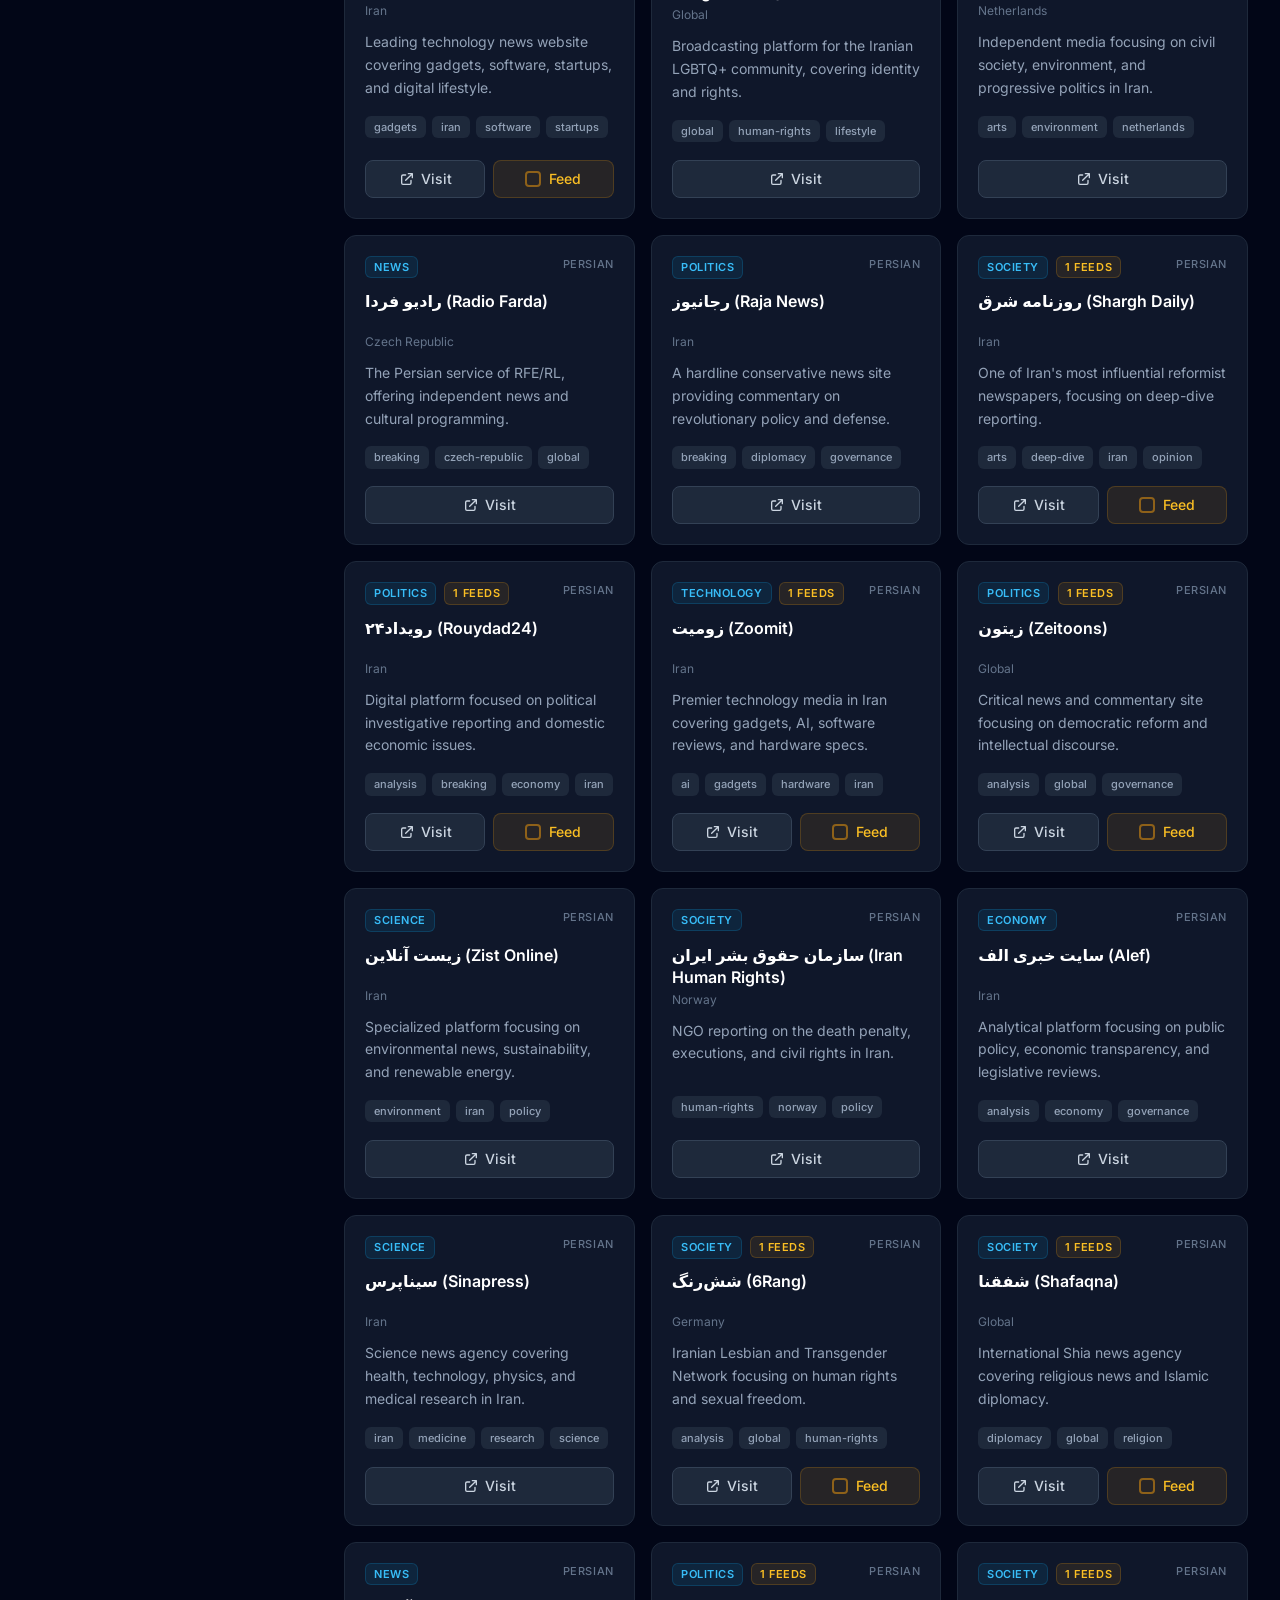
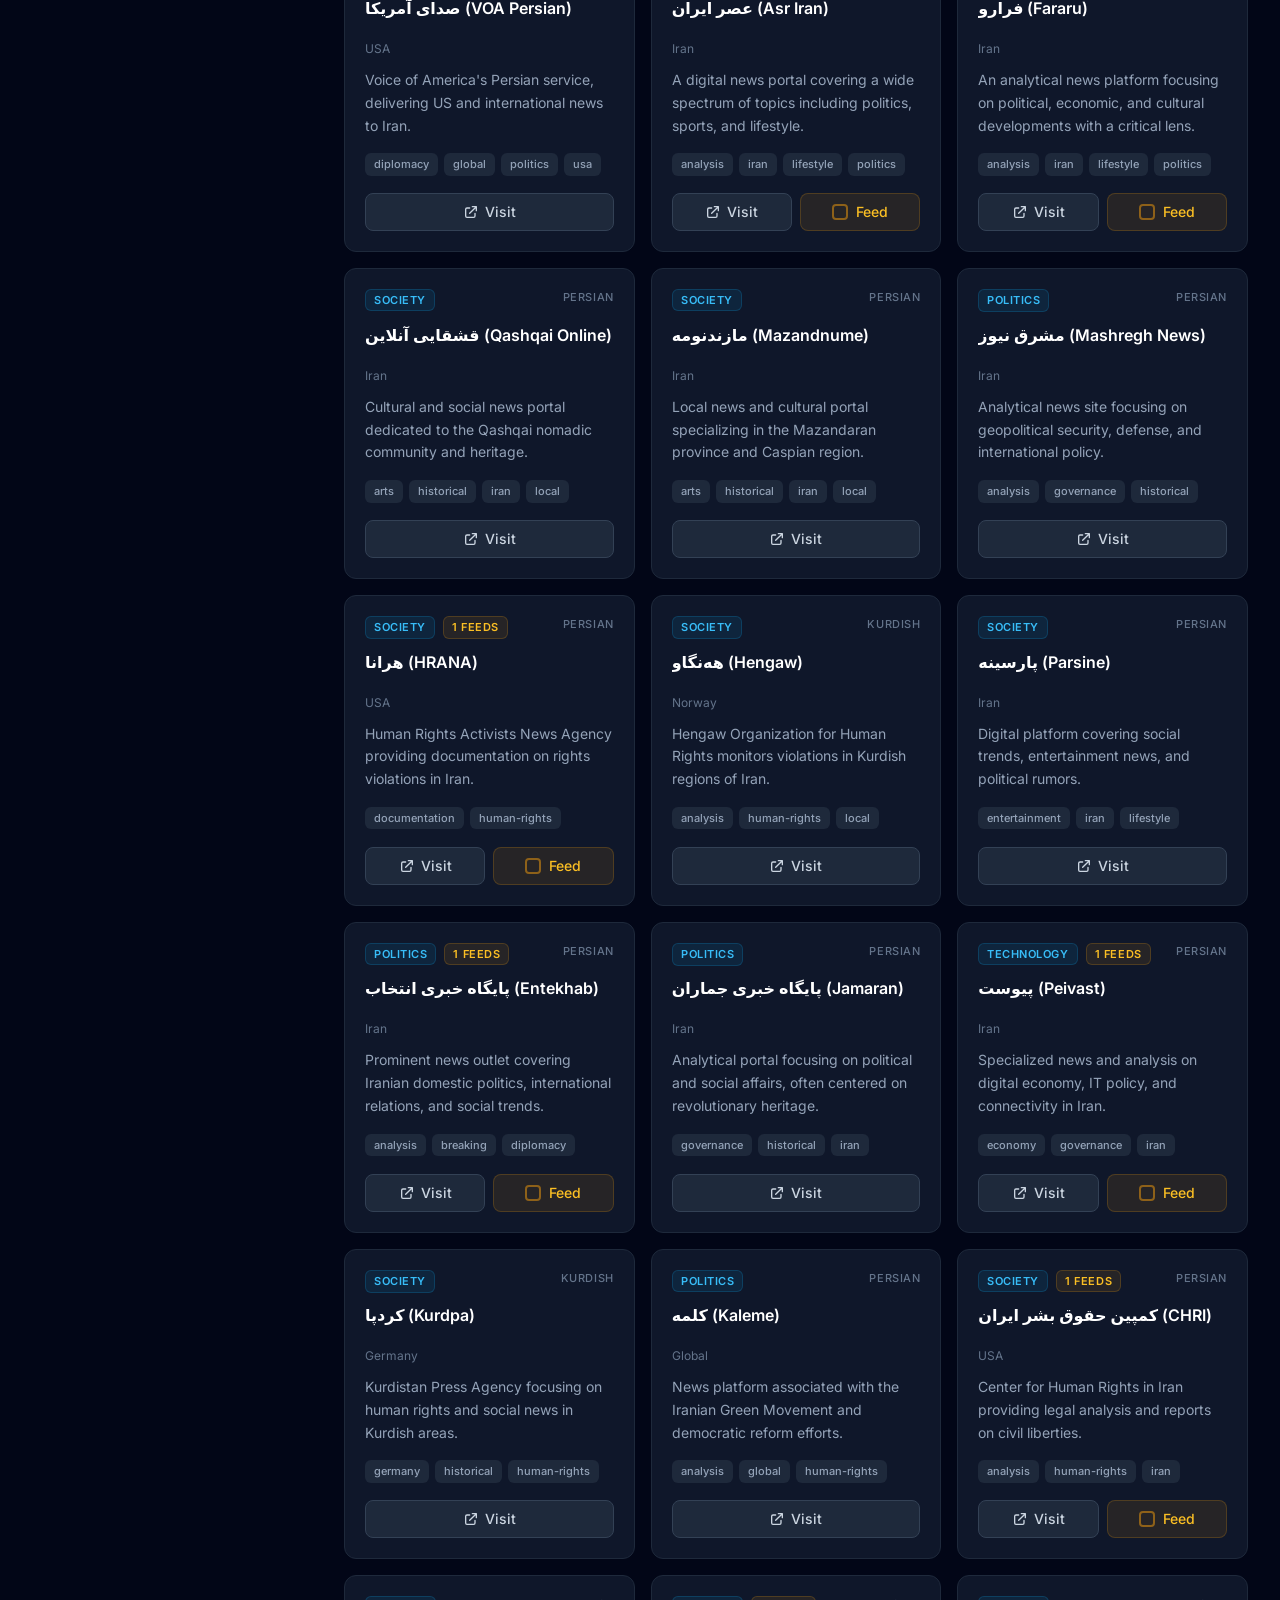
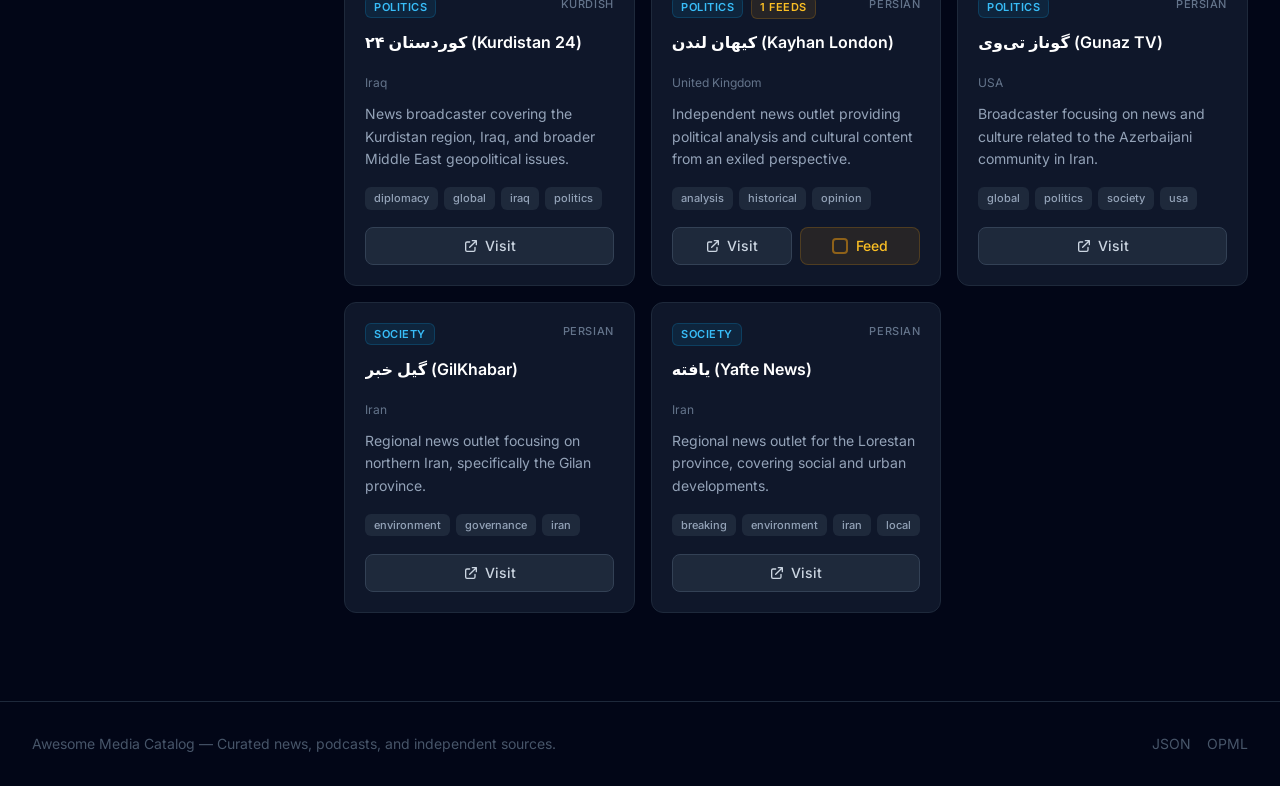
==== commit 62756b03: "deploy: 1e60cce562f0e3d0e10d997688d7c95ceac9b314" ====
--- a/index.html
+++ b/index.html
@@ -1,2997 +1,16 @@
 <!DOCTYPE html>
-<html lang="en">
+<html lang="en" data-theme="awesomemedia">
 <head>
-    <meta charset="UTF-8">
-    <meta name="viewport" content="width=device-width, initial-scale=1.0">
-    <title>Awesome Media Catalog</title>
-    <style>
-        :root {
-            --primary: #2563eb;
-            --primary-hover: #1d4ed8;
-            --bg-body: #f8fafc;
-            --bg-card: #ffffff;
-            --text-main: #1e293b;
-            --text-muted: #64748b;
-            --border: #e2e8f0;
-            --radius: 8px;
-            --font-sans: 'Segoe UI', system-ui, sans-serif;
-        }
-
-        * { box-sizing: border-box; margin: 0; padding: 0; }
-        
-        body {
-            font-family: var(--font-sans);
-            background-color: var(--bg-body);
-            color: var(--text-main);
-            line-height: 1.6;
-        }
-
-        .layout {
-            max-width: 1400px;
-            margin: 0 auto;
-            padding: 2rem;
-            display: grid;
-            grid-template-columns: 280px 1fr;
-            gap: 2rem;
-        }
-
-        header {
-            background: var(--bg-card);
-            border-bottom: 1px solid var(--border);
-            padding: 1.5rem 2rem;
-        }
-        
-        header h1 { font-size: 1.5rem; font-weight: 800; color: var(--primary); }
-
-        aside {
-            background: var(--bg-card);
-            padding: 1.5rem;
-            border-radius: var(--radius);
-            border: 1px solid var(--border);
-            height: fit-content;
-            position: sticky;
-            top: 2rem;
-            display: flex;
-            flex-direction: column;
-            gap: 1.5rem;
-        }
-
-        .filter-group h3 {
-            font-size: 0.85rem;
-            font-weight: 700;
-            margin-bottom: 0.5rem;
-            text-transform: uppercase;
-            color: var(--text-muted);
-        }
-
-        select, input {
-            width: 100%;
-            padding: 0.5rem;
-            border: 1px solid var(--border);
-            border-radius: 4px;
-            font-size: 0.95rem;
-        }
-
-        .export-box {
-            background: #f1f5f9;
-            padding: 1rem;
-            border-radius: var(--radius);
-            border: 1px solid var(--border);
-        }
-        
-        .export-btn {
-            display: flex;
-            align-items: center;
-            justify-content: space-between;
-            background: white;
-            color: var(--text-main);
-            border: 1px solid var(--border);
-            padding: 0.5rem 0.75rem;
-            border-radius: 6px;
-            text-decoration: none;
-            font-size: 0.9rem;
-            font-weight: 600;
-            margin-bottom: 0.5rem;
-            transition: all 0.2s;
-            cursor: pointer;
-        }
-
-        .export-btn:hover {
-            border-color: var(--primary);
-            color: var(--primary);
-            transform: translateX(4px);
-        }
-
-        .grid {
-            display: grid;
-            grid-template-columns: repeat(auto-fill, minmax(300px, 1fr));
-            gap: 1.5rem;
-        }
-
-        .card {
-            background: var(--bg-card);
-            border: 1px solid var(--border);
-            border-radius: var(--radius);
-            padding: 1.5rem;
-            display: flex;
-            flex-direction: column;
-            transition: transform 0.2s, box-shadow 0.2s;
-        }
-
-        .card:hover {
-            transform: translateY(-3px);
-            box-shadow: 0 10px 15px -3px rgba(0,0,0,0.1);
-        }
-
-        .card-header { display: flex; justify-content: space-between; margin-bottom: 0.5rem; }
-        .badge {
-            font-size: 0.75rem;
-            padding: 2px 8px;
-            border-radius: 12px;
-            background: #e0f2fe;
-            color: #0284c7;
-            font-weight: 600;
-        }
-
-        .card h3 { font-size: 1.2rem; margin-bottom: 0.5rem; }
-        .meta { font-size: 0.85rem; color: var(--text-muted); margin-bottom: 1rem; }
-        .desc { font-size: 0.95rem; color: #475569; margin-bottom: 1rem; flex-grow: 1; }
-
-        .tags-container {
-            display: flex;
-            flex-wrap: wrap;
-            gap: 6px;
-            margin-bottom: 1rem;
-        }
-        
-        .tag-pill {
-            font-size: 0.75rem;
-            padding: 2px 8px;
-            background: #f1f5f9;
-            color: #475569;
-            border-radius: 4px;
-            cursor: pointer;
-            transition: background 0.2s;
-        }
-        
-        .tag-pill:hover {
-            background: #e2e8f0;
-            color: #0f172a;
-        }
-
-        .actions {
-            margin-top: auto;
-            display: flex;
-            gap: 10px;
-            border-top: 1px solid var(--border);
-            padding-top: 1rem;
-        }
-
-        .btn {
-            flex: 1;
-            text-align: center;
-            padding: 8px 12px;
-            border-radius: 4px;
-            text-decoration: none;
-            font-size: 0.9rem;
-            font-weight: 600;
-        }
-
-        .btn-primary { background: var(--primary); color: white; }
-        .btn-rss { background: #fff7ed; color: #ea580c; border: 1px solid #ffedd5; }
-
-        @media (max-width: 800px) {
-            .layout { grid-template-columns: 1fr; }
-            aside { position: static; margin-bottom: 2rem; }
-        }
-    </style>
+  <meta charset="UTF-8" />
+  <meta name="viewport" content="width=device-width, initial-scale=1.0" />
+  <title>Awesome Media Catalog</title>
+  <link rel="preconnect" href="https://fonts.googleapis.com">
+  <link rel="preconnect" href="https://fonts.gstatic.com" crossorigin>
+  <link href="https://fonts.googleapis.com/css2?family=Inter:wght@300;400;500;600;700;800&display=swap" rel="stylesheet">
+  <script type="module" crossorigin src="./assets/index-Bx4pQEJg.js"></script>
+  <link rel="stylesheet" crossorigin href="./assets/index-Bpse552N.css">
 </head>
-<body>
-
-<header>
-    <h1>Awesome Media</h1>
-</header>
-
-<div class="layout">
-    <aside>
-        <div class="filter-group">
-            <h3>Search</h3>
-            <input type="text" id="search" placeholder="Name or description...">
-        </div>
-
-        <div class="filter-group">
-            <h3>Category</h3>
-            <select id="filter-category">
-                <option value="">All Categories</option>
-                
-                <option value="Economy">Economy</option>
-                
-                <option value="News">News</option>
-                
-                <option value="Politics">Politics</option>
-                
-                <option value="Science">Science</option>
-                
-                <option value="Society">Society</option>
-                
-                <option value="Technology">Technology</option>
-                
-            </select>
-        </div>
-
-        <div class="filter-group">
-            <h3>Media Type</h3>
-            <select id="filter-type">
-                <option value="">All Types</option>
-                
-                <option value="News Agency">News Agency</option>
-                
-                <option value="News Website">News Website</option>
-                
-                <option value="Newspaper">Newspaper</option>
-                
-                <option value="Organization Portal">Organization Portal</option>
-                
-                <option value="Podcast">Podcast</option>
-                
-                <option value="TV Channel">TV Channel</option>
-                
-                <option value="Video">Video</option>
-                
-            </select>
-        </div>
-
-        <div class="filter-group">
-            <h3>Country</h3>
-            <select id="filter-country">
-                <option value="">All Countries</option>
-                
-                <option value="Canada">Canada</option>
-                
-                <option value="Czech Republic">Czech Republic</option>
-                
-                <option value="Germany">Germany</option>
-                
-                <option value="Global">Global</option>
-                
-                <option value="Iran">Iran</option>
-                
-                <option value="Iraq">Iraq</option>
-                
-                <option value="Netherlands">Netherlands</option>
-                
-                <option value="Norway">Norway</option>
-                
-                <option value="USA">USA</option>
-                
-                <option value="United Kingdom">United Kingdom</option>
-                
-            </select>
-        </div>
-
-        <div class="filter-group">
-            <h3>Language</h3>
-            <select id="filter-language">
-                <option value="">All Languages</option>
-                
-                <option value="English">English</option>
-                
-                <option value="Kurdish">Kurdish</option>
-                
-                <option value="Persian">Persian</option>
-                
-            </select>
-        </div>
-
-        <div class="filter-group">
-            <h3>Tags</h3>
-            <select id="filter-tags">
-                <option value="">All Tags</option>
-                
-                <option value="ai">ai</option>
-                
-                <option value="analysis">analysis</option>
-                
-                <option value="arts">arts</option>
-                
-                <option value="breaking">breaking</option>
-                
-                <option value="canada">canada</option>
-                
-                <option value="czech-republic">czech-republic</option>
-                
-                <option value="deep-dive">deep-dive</option>
-                
-                <option value="diplomacy">diplomacy</option>
-                
-                <option value="documentation">documentation</option>
-                
-                <option value="economy">economy</option>
-                
-                <option value="education">education</option>
-                
-                <option value="entertainment">entertainment</option>
-                
-                <option value="environment">environment</option>
-                
-                <option value="finance">finance</option>
-                
-                <option value="gadgets">gadgets</option>
-                
-                <option value="germany">germany</option>
-                
-                <option value="global">global</option>
-                
-                <option value="governance">governance</option>
-                
-                <option value="hardware">hardware</option>
-                
-                <option value="historical">historical</option>
-                
-                <option value="human-rights">human-rights</option>
-                
-                <option value="iran">iran</option>
-                
-                <option value="iraq">iraq</option>
-                
-                <option value="lifestyle">lifestyle</option>
-                
-                <option value="local">local</option>
-                
-                <option value="markets">markets</option>
-                
-                <option value="medicine">medicine</option>
-                
-                <option value="netherlands">netherlands</option>
-                
-                <option value="norway">norway</option>
-                
-                <option value="opinion">opinion</option>
-                
-                <option value="podcast">podcast</option>
-                
-                <option value="policy">policy</option>
-                
-                <option value="politics">politics</option>
-                
-                <option value="religion">religion</option>
-                
-                <option value="research">research</option>
-                
-                <option value="science">science</option>
-                
-                <option value="society">society</option>
-                
-                <option value="software">software</option>
-                
-                <option value="sports">sports</option>
-                
-                <option value="startups">startups</option>
-                
-                <option value="technology">technology</option>
-                
-                <option value="trending">trending</option>
-                
-                <option value="united-kingdom">united-kingdom</option>
-                
-                <option value="usa">usa</option>
-                
-                <option value="video">video</option>
-                
-            </select>
-        </div>
-
-        <div class="export-box">
-            <h3>Export Data</h3>
-            <a id="download-json-btn" class="export-btn" title="Download JSON data (Filtered)">
-                <span>Download JSON (Filtered)</span>
-                <span>&darr;</span>
-            </a>
-            <a href="feeds.opml" download class="export-btn">
-                <span>Import to RSS (OPML)</span>
-                <span>&rarr;</span>
-            </a>
-        </div>
-    </aside>
-
-    <main>
-        <div style="margin-bottom: 1rem; color: var(--text-muted);">
-            Showing <span id="count">0</span> sources
-        </div>
-        <div class="grid" id="card-grid">
-            
-            <article class="card" 
-                     data-title="آفتاب نیوز (aftab news)" 
-                     data-desc="digital news agency covering domestic and international news with an emphasis on economic and social issues."
-                     data-category="Politics"
-                     data-type="News Website"
-                     data-country="Iran"
-                     data-language="Persian"
-                     data-tags="breaking|economy|iran|policy|politics">
-                
-                <div class="card-header">
-                    <span class="badge">News Website</span>
-                    <span class="badge" style="background: #f1f5f9; color: #475569;">Persian</span>
-                </div>
-                
-                <h3>آفتاب نیوز (Aftab News)</h3>
-                <div class="meta">Politics &bull; Iran</div>
-                <p class="desc">Digital news agency covering domestic and international news with an emphasis on economic and social issues.</p>
-                
-                
-                <div class="tags-container">
-                    
-                    <span class="tag-pill" onclick="filterByTag('breaking')">#breaking</span>
-                    
-                    <span class="tag-pill" onclick="filterByTag('economy')">#economy</span>
-                    
-                    <span class="tag-pill" onclick="filterByTag('iran')">#iran</span>
-                    
-                    <span class="tag-pill" onclick="filterByTag('policy')">#policy</span>
-                    
-                    <span class="tag-pill" onclick="filterByTag('politics')">#politics</span>
-                    
-                </div>
-                
-                
-                <div class="actions">
-                    <a href="https://aftabnews.ir/" target="_blank" class="btn btn-primary">Visit</a>
-                    
-                    <a href="https://aftabnews.ir/fa/rss/allnews" target="_blank" class="btn btn-rss">RSS Feed</a>
-                    
-                </div>
-            </article>
-            
-            <article class="card" 
-                     data-title="اخبار روز (akhbar-rooz)" 
-                     data-desc="left-leaning independent news and analysis site covering iranian politics and labor movements."
-                     data-category="Politics"
-                     data-type="News Website"
-                     data-country="Germany"
-                     data-language="Persian"
-                     data-tags="analysis|economy|germany|opinion|politics">
-                
-                <div class="card-header">
-                    <span class="badge">News Website</span>
-                    <span class="badge" style="background: #f1f5f9; color: #475569;">Persian</span>
-                </div>
-                
-                <h3>اخبار روز (Akhbar-Rooz)</h3>
-                <div class="meta">Politics &bull; Germany</div>
-                <p class="desc">Left-leaning independent news and analysis site covering Iranian politics and labor movements.</p>
-                
-                
-                <div class="tags-container">
-                    
-                    <span class="tag-pill" onclick="filterByTag('analysis')">#analysis</span>
-                    
-                    <span class="tag-pill" onclick="filterByTag('economy')">#economy</span>
-                    
-                    <span class="tag-pill" onclick="filterByTag('germany')">#germany</span>
-                    
-                    <span class="tag-pill" onclick="filterByTag('opinion')">#opinion</span>
-                    
-                    <span class="tag-pill" onclick="filterByTag('politics')">#politics</span>
-                    
-                </div>
-                
-                
-                <div class="actions">
-                    <a href="https://www.akhbar-rooz.com/" target="_blank" class="btn btn-primary">Visit</a>
-                    
-                    <a href="https://www.akhbar-rooz.com/feed/" target="_blank" class="btn btn-rss">RSS Feed</a>
-                    
-                </div>
-            </article>
-            
-            <article class="card" 
-                     data-title="اعتماد آنلاین (etemad online)" 
-                     data-desc="the digital arm of etemad newspaper, focusing on political analysis and social commentary."
-                     data-category="Society"
-                     data-type="News Website"
-                     data-country="Iran"
-                     data-language="Persian"
-                     data-tags="analysis|iran|opinion|politics|society">
-                
-                <div class="card-header">
-                    <span class="badge">News Website</span>
-                    <span class="badge" style="background: #f1f5f9; color: #475569;">Persian</span>
-                </div>
-                
-                <h3>اعتماد آنلاین (Etemad Online)</h3>
-                <div class="meta">Society &bull; Iran</div>
-                <p class="desc">The digital arm of Etemad newspaper, focusing on political analysis and social commentary.</p>
-                
-                
-                <div class="tags-container">
-                    
-                    <span class="tag-pill" onclick="filterByTag('analysis')">#analysis</span>
-                    
-                    <span class="tag-pill" onclick="filterByTag('iran')">#iran</span>
-                    
-                    <span class="tag-pill" onclick="filterByTag('opinion')">#opinion</span>
-                    
-                    <span class="tag-pill" onclick="filterByTag('politics')">#politics</span>
-                    
-                    <span class="tag-pill" onclick="filterByTag('society')">#society</span>
-                    
-                </div>
-                
-                
-                <div class="actions">
-                    <a href="https://etemadonline.com/" target="_blank" class="btn btn-primary">Visit</a>
-                    
-                </div>
-            </article>
-            
-            <article class="card" 
-                     data-title="اکوایران (ecoiran)" 
-                     data-desc="the primary multimedia platform for economic news, market analysis, and financial interviews in iran."
-                     data-category="Economy"
-                     data-type="Video"
-                     data-country="Iran"
-                     data-language="Persian"
-                     data-tags="economy|finance|iran|markets|video">
-                
-                <div class="card-header">
-                    <span class="badge">Video</span>
-                    <span class="badge" style="background: #f1f5f9; color: #475569;">Persian</span>
-                </div>
-                
-                <h3>اکوایران (EcoIran)</h3>
-                <div class="meta">Economy &bull; Iran</div>
-                <p class="desc">The primary multimedia platform for economic news, market analysis, and financial interviews in Iran.</p>
-                
-                
-                <div class="tags-container">
-                    
-                    <span class="tag-pill" onclick="filterByTag('economy')">#economy</span>
-                    
-                    <span class="tag-pill" onclick="filterByTag('finance')">#finance</span>
-                    
-                    <span class="tag-pill" onclick="filterByTag('iran')">#iran</span>
-                    
-                    <span class="tag-pill" onclick="filterByTag('markets')">#markets</span>
-                    
-                    <span class="tag-pill" onclick="filterByTag('video')">#video</span>
-                    
-                </div>
-                
-                
-                <div class="actions">
-                    <a href="https://ecoiran.com/" target="_blank" class="btn btn-primary">Visit</a>
-                    
-                </div>
-            </article>
-            
-            <article class="card" 
-                     data-title="ایران اینترنشنال (iran international)" 
-                     data-desc="satellite tv and digital platform providing 24/7 news coverage for the persian-speaking world."
-                     data-category="News"
-                     data-type="TV Channel"
-                     data-country="United Kingdom"
-                     data-language="Persian"
-                     data-tags="breaking|global|politics|united-kingdom|video">
-                
-                <div class="card-header">
-                    <span class="badge">TV Channel</span>
-                    <span class="badge" style="background: #f1f5f9; color: #475569;">Persian</span>
-                </div>
-                
-                <h3>ایران اینترنشنال (Iran International)</h3>
-                <div class="meta">News &bull; United Kingdom</div>
-                <p class="desc">Satellite TV and digital platform providing 24/7 news coverage for the Persian-speaking world.</p>
-                
-                
-                <div class="tags-container">
-                    
-                    <span class="tag-pill" onclick="filterByTag('breaking')">#breaking</span>
-                    
-                    <span class="tag-pill" onclick="filterByTag('global')">#global</span>
-                    
-                    <span class="tag-pill" onclick="filterByTag('politics')">#politics</span>
-                    
-                    <span class="tag-pill" onclick="filterByTag('united-kingdom')">#united-kingdom</span>
-                    
-                    <span class="tag-pill" onclick="filterByTag('video')">#video</span>
-                    
-                </div>
-                
-                
-                <div class="actions">
-                    <a href="https://www.iranintl.com/" target="_blank" class="btn btn-primary">Visit</a>
-                    
-                </div>
-            </article>
-            
-            <article class="card" 
-                     data-title="ایران‌وایر (iranwire)" 
-                     data-desc="independent collaborative news site focusing on human rights and investigative journalism."
-                     data-category="Society"
-                     data-type="News Website"
-                     data-country="Canada"
-                     data-language="Persian"
-                     data-tags="canada|deep-dive|human-rights|opinion|society">
-                
-                <div class="card-header">
-                    <span class="badge">News Website</span>
-                    <span class="badge" style="background: #f1f5f9; color: #475569;">Persian</span>
-                </div>
-                
-                <h3>ایران‌وایر (IranWire)</h3>
-                <div class="meta">Society &bull; Canada</div>
-                <p class="desc">Independent collaborative news site focusing on human rights and investigative journalism.</p>
-                
-                
-                <div class="tags-container">
-                    
-                    <span class="tag-pill" onclick="filterByTag('canada')">#canada</span>
-                    
-                    <span class="tag-pill" onclick="filterByTag('deep-dive')">#deep-dive</span>
-                    
-                    <span class="tag-pill" onclick="filterByTag('human-rights')">#human-rights</span>
-                    
-                    <span class="tag-pill" onclick="filterByTag('opinion')">#opinion</span>
-                    
-                    <span class="tag-pill" onclick="filterByTag('society')">#society</span>
-                    
-                </div>
-                
-                
-                <div class="actions">
-                    <a href="https://iranwire.com/fa/" target="_blank" class="btn btn-primary">Visit</a>
-                    
-                </div>
-            </article>
-            
-            <article class="card" 
-                     data-title="ایندیپندنت فارسی (independent persian)" 
-                     data-desc="the persian edition of the independent, covering global news, analysis, and culture."
-                     data-category="News"
-                     data-type="News Website"
-                     data-country="United Kingdom"
-                     data-language="Persian"
-                     data-tags="diplomacy|global|lifestyle|politics|united-kingdom">
-                
-                <div class="card-header">
-                    <span class="badge">News Website</span>
-                    <span class="badge" style="background: #f1f5f9; color: #475569;">Persian</span>
-                </div>
-                
-                <h3>ایندیپندنت فارسی (Independent Persian)</h3>
-                <div class="meta">News &bull; United Kingdom</div>
-                <p class="desc">The Persian edition of The Independent, covering global news, analysis, and culture.</p>
-                
-                
-                <div class="tags-container">
-                    
-                    <span class="tag-pill" onclick="filterByTag('diplomacy')">#diplomacy</span>
-                    
-                    <span class="tag-pill" onclick="filterByTag('global')">#global</span>
-                    
-                    <span class="tag-pill" onclick="filterByTag('lifestyle')">#lifestyle</span>
-                    
-                    <span class="tag-pill" onclick="filterByTag('politics')">#politics</span>
-                    
-                    <span class="tag-pill" onclick="filterByTag('united-kingdom')">#united-kingdom</span>
-                    
-                </div>
-                
-                
-                <div class="actions">
-                    <a href="https://www.independentpersian.com/" target="_blank" class="btn btn-primary">Visit</a>
-                    
-                </div>
-            </article>
-            
-            <article class="card" 
-                     data-title="بی‌بی‌سی فارسی (bbc persian)" 
-                     data-desc="international broadcaster providing global news, analysis, and multimedia content in persian."
-                     data-category="News"
-                     data-type="News Website"
-                     data-country="United Kingdom"
-                     data-language="Persian"
-                     data-tags="breaking|economy|global|politics|united-kingdom">
-                
-                <div class="card-header">
-                    <span class="badge">News Website</span>
-                    <span class="badge" style="background: #f1f5f9; color: #475569;">Persian</span>
-                </div>
-                
-                <h3>بی‌بی‌سی فارسی (BBC Persian)</h3>
-                <div class="meta">News &bull; United Kingdom</div>
-                <p class="desc">International broadcaster providing global news, analysis, and multimedia content in Persian.</p>
-                
-                
-                <div class="tags-container">
-                    
-                    <span class="tag-pill" onclick="filterByTag('breaking')">#breaking</span>
-                    
-                    <span class="tag-pill" onclick="filterByTag('economy')">#economy</span>
-                    
-                    <span class="tag-pill" onclick="filterByTag('global')">#global</span>
-                    
-                    <span class="tag-pill" onclick="filterByTag('politics')">#politics</span>
-                    
-                    <span class="tag-pill" onclick="filterByTag('united-kingdom')">#united-kingdom</span>
-                    
-                </div>
-                
-                
-                <div class="actions">
-                    <a href="https://www.bbc.com/persian" target="_blank" class="btn btn-primary">Visit</a>
-                    
-                    <a href="https://www.bbc.com/persian/index.xml" target="_blank" class="btn btn-rss">RSS Feed</a>
-                    
-                </div>
-            </article>
-            
-            <article class="card" 
-                     data-title="تابناک (tabnak)" 
-                     data-desc="high-traffic news site known for its commentary on economic policies and transparency."
-                     data-category="Politics"
-                     data-type="News Website"
-                     data-country="Iran"
-                     data-language="Persian"
-                     data-tags="analysis|economy|iran|politics|trending">
-                
-                <div class="card-header">
-                    <span class="badge">News Website</span>
-                    <span class="badge" style="background: #f1f5f9; color: #475569;">Persian</span>
-                </div>
-                
-                <h3>تابناک (Tabnak)</h3>
-                <div class="meta">Politics &bull; Iran</div>
-                <p class="desc">High-traffic news site known for its commentary on economic policies and transparency.</p>
-                
-                
-                <div class="tags-container">
-                    
-                    <span class="tag-pill" onclick="filterByTag('analysis')">#analysis</span>
-                    
-                    <span class="tag-pill" onclick="filterByTag('economy')">#economy</span>
-                    
-                    <span class="tag-pill" onclick="filterByTag('iran')">#iran</span>
-                    
-                    <span class="tag-pill" onclick="filterByTag('politics')">#politics</span>
-                    
-                    <span class="tag-pill" onclick="filterByTag('trending')">#trending</span>
-                    
-                </div>
-                
-                
-                <div class="actions">
-                    <a href="https://www.tabnak.ir/" target="_blank" class="btn btn-primary">Visit</a>
-                    
-                    <a href="https://www.tabnak.ir/fa/rss/allnews" target="_blank" class="btn btn-rss">RSS Feed</a>
-                    
-                </div>
-            </article>
-            
-            <article class="card" 
-                     data-title="تجارت‌نیوز (tejaratnews)" 
-                     data-desc="digital media specializing in financial markets, stock exchanges, and economic analysis."
-                     data-category="Economy"
-                     data-type="News Website"
-                     data-country="Iran"
-                     data-language="Persian"
-                     data-tags="economy|finance|iran|markets|startups">
-                
-                <div class="card-header">
-                    <span class="badge">News Website</span>
-                    <span class="badge" style="background: #f1f5f9; color: #475569;">Persian</span>
-                </div>
-                
-                <h3>تجارت‌نیوز (TejaratNews)</h3>
-                <div class="meta">Economy &bull; Iran</div>
-                <p class="desc">Digital media specializing in financial markets, stock exchanges, and economic analysis.</p>
-                
-                
-                <div class="tags-container">
-                    
-                    <span class="tag-pill" onclick="filterByTag('economy')">#economy</span>
-                    
-                    <span class="tag-pill" onclick="filterByTag('finance')">#finance</span>
-                    
-                    <span class="tag-pill" onclick="filterByTag('iran')">#iran</span>
-                    
-                    <span class="tag-pill" onclick="filterByTag('markets')">#markets</span>
-                    
-                    <span class="tag-pill" onclick="filterByTag('startups')">#startups</span>
-                    
-                </div>
-                
-                
-                <div class="actions">
-                    <a href="https://tejaratnews.com/" target="_blank" class="btn btn-primary">Visit</a>
-                    
-                </div>
-            </article>
-            
-            <article class="card" 
-                     data-title="ترکمن‌نیوز (turkmensnews)" 
-                     data-desc="news and culture portal dedicated to the turkmen community in iran and the caspian region."
-                     data-category="Society"
-                     data-type="News Website"
-                     data-country="Iran"
-                     data-language="Persian"
-                     data-tags="arts|historical|iran|local|society">
-                
-                <div class="card-header">
-                    <span class="badge">News Website</span>
-                    <span class="badge" style="background: #f1f5f9; color: #475569;">Persian</span>
-                </div>
-                
-                <h3>ترکمن‌نیوز (TurkmensNews)</h3>
-                <div class="meta">Society &bull; Iran</div>
-                <p class="desc">News and culture portal dedicated to the Turkmen community in Iran and the Caspian region.</p>
-                
-                
-                <div class="tags-container">
-                    
-                    <span class="tag-pill" onclick="filterByTag('arts')">#arts</span>
-                    
-                    <span class="tag-pill" onclick="filterByTag('historical')">#historical</span>
-                    
-                    <span class="tag-pill" onclick="filterByTag('iran')">#iran</span>
-                    
-                    <span class="tag-pill" onclick="filterByTag('local')">#local</span>
-                    
-                    <span class="tag-pill" onclick="filterByTag('society')">#society</span>
-                    
-                </div>
-                
-                
-                <div class="actions">
-                    <a href="http://turkmensnews.com/" target="_blank" class="btn btn-primary">Visit</a>
-                    
-                </div>
-            </article>
-            
-            <article class="card" 
-                     data-title="جهان نیوز (jahan news)" 
-                     data-desc="conservative news platform focusing on national security, governance, and traditional values."
-                     data-category="Politics"
-                     data-type="News Website"
-                     data-country="Iran"
-                     data-language="Persian"
-                     data-tags="diplomacy|governance|historical|iran|politics">
-                
-                <div class="card-header">
-                    <span class="badge">News Website</span>
-                    <span class="badge" style="background: #f1f5f9; color: #475569;">Persian</span>
-                </div>
-                
-                <h3>جهان نیوز (Jahan News)</h3>
-                <div class="meta">Politics &bull; Iran</div>
-                <p class="desc">Conservative news platform focusing on national security, governance, and traditional values.</p>
-                
-                
-                <div class="tags-container">
-                    
-                    <span class="tag-pill" onclick="filterByTag('diplomacy')">#diplomacy</span>
-                    
-                    <span class="tag-pill" onclick="filterByTag('governance')">#governance</span>
-                    
-                    <span class="tag-pill" onclick="filterByTag('historical')">#historical</span>
-                    
-                    <span class="tag-pill" onclick="filterByTag('iran')">#iran</span>
-                    
-                    <span class="tag-pill" onclick="filterByTag('politics')">#politics</span>
-                    
-                </div>
-                
-                
-                <div class="actions">
-                    <a href="https://www.jahannews.com/" target="_blank" class="btn btn-primary">Visit</a>
-                    
-                </div>
-            </article>
-            
-            <article class="card" 
-                     data-title="جوان آنلاین (javan online)" 
-                     data-desc="conservative outlet focusing on social affairs, defense, and the concerns of the youth within a traditional framework."
-                     data-category="Politics"
-                     data-type="News Website"
-                     data-country="Iran"
-                     data-language="Persian"
-                     data-tags="education|iran|policy|politics|society">
-                
-                <div class="card-header">
-                    <span class="badge">News Website</span>
-                    <span class="badge" style="background: #f1f5f9; color: #475569;">Persian</span>
-                </div>
-                
-                <h3>جوان آنلاین (Javan Online)</h3>
-                <div class="meta">Politics &bull; Iran</div>
-                <p class="desc">Conservative outlet focusing on social affairs, defense, and the concerns of the youth within a traditional framework.</p>
-                
-                
-                <div class="tags-container">
-                    
-                    <span class="tag-pill" onclick="filterByTag('education')">#education</span>
-                    
-                    <span class="tag-pill" onclick="filterByTag('iran')">#iran</span>
-                    
-                    <span class="tag-pill" onclick="filterByTag('policy')">#policy</span>
-                    
-                    <span class="tag-pill" onclick="filterByTag('politics')">#politics</span>
-                    
-                    <span class="tag-pill" onclick="filterByTag('society')">#society</span>
-                    
-                </div>
-                
-                
-                <div class="actions">
-                    <a href="https://www.javanonline.ir/" target="_blank" class="btn btn-primary">Visit</a>
-                    
-                    <a href="https://www.javanonline.ir/fa/rss/allnews" target="_blank" class="btn btn-rss">RSS Feed</a>
-                    
-                </div>
-            </article>
-            
-            <article class="card" 
-                     data-title="حال وش (haalvsh)" 
-                     data-desc="focuses on human rights issues and news related to the sistan and baluchestan region."
-                     data-category="Society"
-                     data-type="Organization Portal"
-                     data-country="Global"
-                     data-language="Persian"
-                     data-tags="global|human-rights|local|research|society">
-                
-                <div class="card-header">
-                    <span class="badge">Organization Portal</span>
-                    <span class="badge" style="background: #f1f5f9; color: #475569;">Persian</span>
-                </div>
-                
-                <h3>حال وش (Haalvsh)</h3>
-                <div class="meta">Society &bull; Global</div>
-                <p class="desc">Focuses on human rights issues and news related to the Sistan and Baluchestan region.</p>
-                
-                
-                <div class="tags-container">
-                    
-                    <span class="tag-pill" onclick="filterByTag('global')">#global</span>
-                    
-                    <span class="tag-pill" onclick="filterByTag('human-rights')">#human-rights</span>
-                    
-                    <span class="tag-pill" onclick="filterByTag('local')">#local</span>
-                    
-                    <span class="tag-pill" onclick="filterByTag('research')">#research</span>
-                    
-                    <span class="tag-pill" onclick="filterByTag('society')">#society</span>
-                    
-                </div>
-                
-                
-                <div class="actions">
-                    <a href="https://halavash.org/" target="_blank" class="btn btn-primary">Visit</a>
-                    
-                </div>
-            </article>
-            
-            <article class="card" 
-                     data-title="خبر آنلاین (khabar online)" 
-                     data-desc="high-traffic news platform covering a wide range of topics including tech, politics, and sports."
-                     data-category="Politics"
-                     data-type="News Website"
-                     data-country="Iran"
-                     data-language="Persian"
-                     data-tags="economy|iran|politics|technology|trending">
-                
-                <div class="card-header">
-                    <span class="badge">News Website</span>
-                    <span class="badge" style="background: #f1f5f9; color: #475569;">Persian</span>
-                </div>
-                
-                <h3>خبر آنلاین (Khabar Online)</h3>
-                <div class="meta">Politics &bull; Iran</div>
-                <p class="desc">High-traffic news platform covering a wide range of topics including tech, politics, and sports.</p>
-                
-                
-                <div class="tags-container">
-                    
-                    <span class="tag-pill" onclick="filterByTag('economy')">#economy</span>
-                    
-                    <span class="tag-pill" onclick="filterByTag('iran')">#iran</span>
-                    
-                    <span class="tag-pill" onclick="filterByTag('politics')">#politics</span>
-                    
-                    <span class="tag-pill" onclick="filterByTag('technology')">#technology</span>
-                    
-                    <span class="tag-pill" onclick="filterByTag('trending')">#trending</span>
-                    
-                </div>
-                
-                
-                <div class="actions">
-                    <a href="https://www.khabaronline.ir/" target="_blank" class="btn btn-primary">Visit</a>
-                    
-                </div>
-            </article>
-            
-            <article class="card" 
-                     data-title="خبر فوری (khabar foori)" 
-                     data-desc="digital platform specializing in rapid updates on breaking news, trending topics, and social events."
-                     data-category="News"
-                     data-type="News Website"
-                     data-country="Iran"
-                     data-language="Persian"
-                     data-tags="breaking|iran|society|sports|trending">
-                
-                <div class="card-header">
-                    <span class="badge">News Website</span>
-                    <span class="badge" style="background: #f1f5f9; color: #475569;">Persian</span>
-                </div>
-                
-                <h3>خبر فوری (Khabar Foori)</h3>
-                <div class="meta">News &bull; Iran</div>
-                <p class="desc">Digital platform specializing in rapid updates on breaking news, trending topics, and social events.</p>
-                
-                
-                <div class="tags-container">
-                    
-                    <span class="tag-pill" onclick="filterByTag('breaking')">#breaking</span>
-                    
-                    <span class="tag-pill" onclick="filterByTag('iran')">#iran</span>
-                    
-                    <span class="tag-pill" onclick="filterByTag('society')">#society</span>
-                    
-                    <span class="tag-pill" onclick="filterByTag('sports')">#sports</span>
-                    
-                    <span class="tag-pill" onclick="filterByTag('trending')">#trending</span>
-                    
-                </div>
-                
-                
-                <div class="actions">
-                    <a href="https://www.khabarfoori.com/" target="_blank" class="btn btn-primary">Visit</a>
-                    
-                </div>
-            </article>
-            
-            <article class="card" 
-                     data-title="خبرگزاری آنا (ana)" 
-                     data-desc="azad news agency, specializing in higher education news, science, and technology."
-                     data-category="Technology"
-                     data-type="News Agency"
-                     data-country="Iran"
-                     data-language="Persian"
-                     data-tags="education|iran|research|science|technology">
-                
-                <div class="card-header">
-                    <span class="badge">News Agency</span>
-                    <span class="badge" style="background: #f1f5f9; color: #475569;">Persian</span>
-                </div>
-                
-                <h3>خبرگزاری آنا (ANA)</h3>
-                <div class="meta">Technology &bull; Iran</div>
-                <p class="desc">Azad News Agency, specializing in higher education news, science, and technology.</p>
-                
-                
-                <div class="tags-container">
-                    
-                    <span class="tag-pill" onclick="filterByTag('education')">#education</span>
-                    
-                    <span class="tag-pill" onclick="filterByTag('iran')">#iran</span>
-                    
-                    <span class="tag-pill" onclick="filterByTag('research')">#research</span>
-                    
-                    <span class="tag-pill" onclick="filterByTag('science')">#science</span>
-                    
-                    <span class="tag-pill" onclick="filterByTag('technology')">#technology</span>
-                    
-                </div>
-                
-                
-                <div class="actions">
-                    <a href="https://ana.ir/" target="_blank" class="btn btn-primary">Visit</a>
-                    
-                    <a href="https://ana.press/fa/rss/allnews" target="_blank" class="btn btn-rss">RSS Feed</a>
-                    
-                </div>
-            </article>
-            
-            <article class="card" 
-                     data-title="خبرگزاری ایسنا (isna)" 
-                     data-desc="iranian students&#39; news agency covering a wide range of social, scientific, and political topics."
-                     data-category="Society"
-                     data-type="News Agency"
-                     data-country="Iran"
-                     data-language="Persian"
-                     data-tags="education|iran|politics|science|society">
-                
-                <div class="card-header">
-                    <span class="badge">News Agency</span>
-                    <span class="badge" style="background: #f1f5f9; color: #475569;">Persian</span>
-                </div>
-                
-                <h3>خبرگزاری ایسنا (ISNA)</h3>
-                <div class="meta">Society &bull; Iran</div>
-                <p class="desc">Iranian Students&#39; News Agency covering a wide range of social, scientific, and political topics.</p>
-                
-                
-                <div class="tags-container">
-                    
-                    <span class="tag-pill" onclick="filterByTag('education')">#education</span>
-                    
-                    <span class="tag-pill" onclick="filterByTag('iran')">#iran</span>
-                    
-                    <span class="tag-pill" onclick="filterByTag('politics')">#politics</span>
-                    
-                    <span class="tag-pill" onclick="filterByTag('science')">#science</span>
-                    
-                    <span class="tag-pill" onclick="filterByTag('society')">#society</span>
-                    
-                </div>
-                
-                
-                <div class="actions">
-                    <a href="https://www.isna.ir/" target="_blank" class="btn btn-primary">Visit</a>
-                    
-                </div>
-            </article>
-            
-            <article class="card" 
-                     data-title="خبرگزاری ایلنا (ilna)" 
-                     data-desc="the iranian labour news agency focuses on labor rights, trade unions, and economic policy."
-                     data-category="Economy"
-                     data-type="News Agency"
-                     data-country="Iran"
-                     data-language="Persian"
-                     data-tags="economy|governance|iran|policy|politics">
-                
-                <div class="card-header">
-                    <span class="badge">News Agency</span>
-                    <span class="badge" style="background: #f1f5f9; color: #475569;">Persian</span>
-                </div>
-                
-                <h3>خبرگزاری ایلنا (ILNA)</h3>
-                <div class="meta">Economy &bull; Iran</div>
-                <p class="desc">The Iranian Labour News Agency focuses on labor rights, trade unions, and economic policy.</p>
-                
-                
-                <div class="tags-container">
-                    
-                    <span class="tag-pill" onclick="filterByTag('economy')">#economy</span>
-                    
-                    <span class="tag-pill" onclick="filterByTag('governance')">#governance</span>
-                    
-                    <span class="tag-pill" onclick="filterByTag('iran')">#iran</span>
-                    
-                    <span class="tag-pill" onclick="filterByTag('policy')">#policy</span>
-                    
-                    <span class="tag-pill" onclick="filterByTag('politics')">#politics</span>
-                    
-                </div>
-                
-                
-                <div class="actions">
-                    <a href="https://www.ilna.ir/" target="_blank" class="btn btn-primary">Visit</a>
-                    
-                </div>
-            </article>
-            
-            <article class="card" 
-                     data-title="خبرگزاری ایکنا (iqna)" 
-                     data-desc="international quran news agency focusing on religious affairs, culture, and islamic philosophy."
-                     data-category="Society"
-                     data-type="News Agency"
-                     data-country="Iran"
-                     data-language="Persian"
-                     data-tags="arts|historical|iran|religion|society">
-                
-                <div class="card-header">
-                    <span class="badge">News Agency</span>
-                    <span class="badge" style="background: #f1f5f9; color: #475569;">Persian</span>
-                </div>
-                
-                <h3>خبرگزاری ایکنا (IQNA)</h3>
-                <div class="meta">Society &bull; Iran</div>
-                <p class="desc">International Quran News Agency focusing on religious affairs, culture, and Islamic philosophy.</p>
-                
-                
-                <div class="tags-container">
-                    
-                    <span class="tag-pill" onclick="filterByTag('arts')">#arts</span>
-                    
-                    <span class="tag-pill" onclick="filterByTag('historical')">#historical</span>
-                    
-                    <span class="tag-pill" onclick="filterByTag('iran')">#iran</span>
-                    
-                    <span class="tag-pill" onclick="filterByTag('religion')">#religion</span>
-                    
-                    <span class="tag-pill" onclick="filterByTag('society')">#society</span>
-                    
-                </div>
-                
-                
-                <div class="actions">
-                    <a href="https://iqna.ir/" target="_blank" class="btn btn-primary">Visit</a>
-                    
-                </div>
-            </article>
-            
-            <article class="card" 
-                     data-title="خبرگزاری تسنیم (tasnim news)" 
-                     data-desc="news agency providing updates on islamic world issues, defense, and governance."
-                     data-category="Politics"
-                     data-type="News Agency"
-                     data-country="Iran"
-                     data-language="Persian"
-                     data-tags="diplomacy|global|governance|iran|politics">
-                
-                <div class="card-header">
-                    <span class="badge">News Agency</span>
-                    <span class="badge" style="background: #f1f5f9; color: #475569;">Persian</span>
-                </div>
-                
-                <h3>خبرگزاری تسنیم (Tasnim News)</h3>
-                <div class="meta">Politics &bull; Iran</div>
-                <p class="desc">News agency providing updates on Islamic world issues, defense, and governance.</p>
-                
-                
-                <div class="tags-container">
-                    
-                    <span class="tag-pill" onclick="filterByTag('diplomacy')">#diplomacy</span>
-                    
-                    <span class="tag-pill" onclick="filterByTag('global')">#global</span>
-                    
-                    <span class="tag-pill" onclick="filterByTag('governance')">#governance</span>
-                    
-                    <span class="tag-pill" onclick="filterByTag('iran')">#iran</span>
-                    
-                    <span class="tag-pill" onclick="filterByTag('politics')">#politics</span>
-                    
-                </div>
-                
-                
-                <div class="actions">
-                    <a href="https://www.tasnimnews.com/" target="_blank" class="btn btn-primary">Visit</a>
-                    
-                </div>
-            </article>
-            
-            <article class="card" 
-                     data-title="خبرگزاری دانشجو (snn)" 
-                     data-desc="student news network focusing on revolutionary ideals, campus news, and political policy."
-                     data-category="Politics"
-                     data-type="News Agency"
-                     data-country="Iran"
-                     data-language="Persian"
-                     data-tags="analysis|education|governance|iran|politics">
-                
-                <div class="card-header">
-                    <span class="badge">News Agency</span>
-                    <span class="badge" style="background: #f1f5f9; color: #475569;">Persian</span>
-                </div>
-                
-                <h3>خبرگزاری دانشجو (SNN)</h3>
-                <div class="meta">Politics &bull; Iran</div>
-                <p class="desc">Student News Network focusing on revolutionary ideals, campus news, and political policy.</p>
-                
-                
-                <div class="tags-container">
-                    
-                    <span class="tag-pill" onclick="filterByTag('analysis')">#analysis</span>
-                    
-                    <span class="tag-pill" onclick="filterByTag('education')">#education</span>
-                    
-                    <span class="tag-pill" onclick="filterByTag('governance')">#governance</span>
-                    
-                    <span class="tag-pill" onclick="filterByTag('iran')">#iran</span>
-                    
-                    <span class="tag-pill" onclick="filterByTag('politics')">#politics</span>
-                    
-                </div>
-                
-                
-                <div class="actions">
-                    <a href="https://snn.ir/" target="_blank" class="btn btn-primary">Visit</a>
-                    
-                    <a href="https://snn.ir/fa/rss/allnews" target="_blank" class="btn btn-rss">RSS Feed</a>
-                    
-                </div>
-            </article>
-            
-            <article class="card" 
-                     data-title="خبرگزاری فارس (fars news)" 
-                     data-desc="major news agency in iran, providing extensive coverage on security, defense, and regional politics."
-                     data-category="Politics"
-                     data-type="News Agency"
-                     data-country="Iran"
-                     data-language="Persian"
-                     data-tags="breaking|diplomacy|global|iran|politics">
-                
-                <div class="card-header">
-                    <span class="badge">News Agency</span>
-                    <span class="badge" style="background: #f1f5f9; color: #475569;">Persian</span>
-                </div>
-                
-                <h3>خبرگزاری فارس (Fars News)</h3>
-                <div class="meta">Politics &bull; Iran</div>
-                <p class="desc">Major news agency in Iran, providing extensive coverage on security, defense, and regional politics.</p>
-                
-                
-                <div class="tags-container">
-                    
-                    <span class="tag-pill" onclick="filterByTag('breaking')">#breaking</span>
-                    
-                    <span class="tag-pill" onclick="filterByTag('diplomacy')">#diplomacy</span>
-                    
-                    <span class="tag-pill" onclick="filterByTag('global')">#global</span>
-                    
-                    <span class="tag-pill" onclick="filterByTag('iran')">#iran</span>
-                    
-                    <span class="tag-pill" onclick="filterByTag('politics')">#politics</span>
-                    
-                </div>
-                
-                
-                <div class="actions">
-                    <a href="https://www.farsnews.ir/" target="_blank" class="btn btn-primary">Visit</a>
-                    
-                </div>
-            </article>
-            
-            <article class="card" 
-                     data-title="خبرگزاری مهر (mehr news)" 
-                     data-desc="comprehensive news agency covering culture, science, technology, and international news."
-                     data-category="Society"
-                     data-type="News Agency"
-                     data-country="Iran"
-                     data-language="Persian"
-                     data-tags="arts|global|iran|society|technology">
-                
-                <div class="card-header">
-                    <span class="badge">News Agency</span>
-                    <span class="badge" style="background: #f1f5f9; color: #475569;">Persian</span>
-                </div>
-                
-                <h3>خبرگزاری مهر (Mehr News)</h3>
-                <div class="meta">Society &bull; Iran</div>
-                <p class="desc">Comprehensive news agency covering culture, science, technology, and international news.</p>
-                
-                
-                <div class="tags-container">
-                    
-                    <span class="tag-pill" onclick="filterByTag('arts')">#arts</span>
-                    
-                    <span class="tag-pill" onclick="filterByTag('global')">#global</span>
-                    
-                    <span class="tag-pill" onclick="filterByTag('iran')">#iran</span>
-                    
-                    <span class="tag-pill" onclick="filterByTag('society')">#society</span>
-                    
-                    <span class="tag-pill" onclick="filterByTag('technology')">#technology</span>
-                    
-                </div>
-                
-                
-                <div class="actions">
-                    <a href="https://www.mehrnews.com/" target="_blank" class="btn btn-primary">Visit</a>
-                    
-                    <a href="https://www.mehrnews.com/rss" target="_blank" class="btn btn-rss">RSS Feed</a>
-                    
-                </div>
-            </article>
-            
-            <article class="card" 
-                     data-title="دویچه وله فارسی (dw persian)" 
-                     data-desc="german public international broadcaster offering news, analysis, and reports in persian."
-                     data-category="News"
-                     data-type="News Website"
-                     data-country="Germany"
-                     data-language="Persian"
-                     data-tags="breaking|diplomacy|germany|global|politics">
-                
-                <div class="card-header">
-                    <span class="badge">News Website</span>
-                    <span class="badge" style="background: #f1f5f9; color: #475569;">Persian</span>
-                </div>
-                
-                <h3>دویچه وله فارسی (DW Persian)</h3>
-                <div class="meta">News &bull; Germany</div>
-                <p class="desc">German public international broadcaster offering news, analysis, and reports in Persian.</p>
-                
-                
-                <div class="tags-container">
-                    
-                    <span class="tag-pill" onclick="filterByTag('breaking')">#breaking</span>
-                    
-                    <span class="tag-pill" onclick="filterByTag('diplomacy')">#diplomacy</span>
-                    
-                    <span class="tag-pill" onclick="filterByTag('germany')">#germany</span>
-                    
-                    <span class="tag-pill" onclick="filterByTag('global')">#global</span>
-                    
-                    <span class="tag-pill" onclick="filterByTag('politics')">#politics</span>
-                    
-                </div>
-                
-                
-                <div class="actions">
-                    <a href="https://www.dw.com/fa-ir/" target="_blank" class="btn btn-primary">Visit</a>
-                    
-                </div>
-            </article>
-            
-            <article class="card" 
-                     data-title="دیجیاتو (digiato)" 
-                     data-desc="leading technology news website covering gadgets, software, startups, and digital lifestyle."
-                     data-category="Technology"
-                     data-type="News Website"
-                     data-country="Iran"
-                     data-language="Persian"
-                     data-tags="gadgets|iran|software|startups|technology">
-                
-                <div class="card-header">
-                    <span class="badge">News Website</span>
-                    <span class="badge" style="background: #f1f5f9; color: #475569;">Persian</span>
-                </div>
-                
-                <h3>دیجیاتو (Digiato)</h3>
-                <div class="meta">Technology &bull; Iran</div>
-                <p class="desc">Leading technology news website covering gadgets, software, startups, and digital lifestyle.</p>
-                
-                
-                <div class="tags-container">
-                    
-                    <span class="tag-pill" onclick="filterByTag('gadgets')">#gadgets</span>
-                    
-                    <span class="tag-pill" onclick="filterByTag('iran')">#iran</span>
-                    
-                    <span class="tag-pill" onclick="filterByTag('software')">#software</span>
-                    
-                    <span class="tag-pill" onclick="filterByTag('startups')">#startups</span>
-                    
-                    <span class="tag-pill" onclick="filterByTag('technology')">#technology</span>
-                    
-                </div>
-                
-                
-                <div class="actions">
-                    <a href="https://digiato.com/" target="_blank" class="btn btn-primary">Visit</a>
-                    
-                    <a href="https://digiato.com/feed" target="_blank" class="btn btn-rss">RSS Feed</a>
-                    
-                </div>
-            </article>
-            
-            <article class="card" 
-                     data-title="رادیو رنگین‌کمان (radio ranginkaman)" 
-                     data-desc="broadcasting platform for the iranian lgbtq+ community, covering identity and rights."
-                     data-category="Society"
-                     data-type="Podcast"
-                     data-country="Global"
-                     data-language="Persian"
-                     data-tags="global|human-rights|lifestyle|podcast|society">
-                
-                <div class="card-header">
-                    <span class="badge">Podcast</span>
-                    <span class="badge" style="background: #f1f5f9; color: #475569;">Persian</span>
-                </div>
-                
-                <h3>رادیو رنگین‌کمان (Radio Ranginkaman)</h3>
-                <div class="meta">Society &bull; Global</div>
-                <p class="desc">Broadcasting platform for the Iranian LGBTQ+ community, covering identity and rights.</p>
-                
-                
-                <div class="tags-container">
-                    
-                    <span class="tag-pill" onclick="filterByTag('global')">#global</span>
-                    
-                    <span class="tag-pill" onclick="filterByTag('human-rights')">#human-rights</span>
-                    
-                    <span class="tag-pill" onclick="filterByTag('lifestyle')">#lifestyle</span>
-                    
-                    <span class="tag-pill" onclick="filterByTag('podcast')">#podcast</span>
-                    
-                    <span class="tag-pill" onclick="filterByTag('society')">#society</span>
-                    
-                </div>
-                
-                
-                <div class="actions">
-                    <a href="https://radioranginkaman.org/" target="_blank" class="btn btn-primary">Visit</a>
-                    
-                </div>
-            </article>
-            
-            <article class="card" 
-                     data-title="رادیو زمانه (radio zamaneh)" 
-                     data-desc="independent media focusing on civil society, environment, and progressive politics in iran."
-                     data-category="Society"
-                     data-type="News Website"
-                     data-country="Netherlands"
-                     data-language="Persian"
-                     data-tags="arts|environment|netherlands|opinion|society">
-                
-                <div class="card-header">
-                    <span class="badge">News Website</span>
-                    <span class="badge" style="background: #f1f5f9; color: #475569;">Persian</span>
-                </div>
-                
-                <h3>رادیو زمانه (Radio Zamaneh)</h3>
-                <div class="meta">Society &bull; Netherlands</div>
-                <p class="desc">Independent media focusing on civil society, environment, and progressive politics in Iran.</p>
-                
-                
-                <div class="tags-container">
-                    
-                    <span class="tag-pill" onclick="filterByTag('arts')">#arts</span>
-                    
-                    <span class="tag-pill" onclick="filterByTag('environment')">#environment</span>
-                    
-                    <span class="tag-pill" onclick="filterByTag('netherlands')">#netherlands</span>
-                    
-                    <span class="tag-pill" onclick="filterByTag('opinion')">#opinion</span>
-                    
-                    <span class="tag-pill" onclick="filterByTag('society')">#society</span>
-                    
-                </div>
-                
-                
-                <div class="actions">
-                    <a href="https://www.radiozamaneh.com/" target="_blank" class="btn btn-primary">Visit</a>
-                    
-                </div>
-            </article>
-            
-            <article class="card" 
-                     data-title="رادیو فردا (radio farda)" 
-                     data-desc="the persian service of rfe/rl, offering independent news and cultural programming."
-                     data-category="News"
-                     data-type="Podcast"
-                     data-country="Czech Republic"
-                     data-language="Persian"
-                     data-tags="breaking|czech-republic|global|podcast|politics">
-                
-                <div class="card-header">
-                    <span class="badge">Podcast</span>
-                    <span class="badge" style="background: #f1f5f9; color: #475569;">Persian</span>
-                </div>
-                
-                <h3>رادیو فردا (Radio Farda)</h3>
-                <div class="meta">News &bull; Czech Republic</div>
-                <p class="desc">The Persian service of RFE/RL, offering independent news and cultural programming.</p>
-                
-                
-                <div class="tags-container">
-                    
-                    <span class="tag-pill" onclick="filterByTag('breaking')">#breaking</span>
-                    
-                    <span class="tag-pill" onclick="filterByTag('czech-republic')">#czech-republic</span>
-                    
-                    <span class="tag-pill" onclick="filterByTag('global')">#global</span>
-                    
-                    <span class="tag-pill" onclick="filterByTag('podcast')">#podcast</span>
-                    
-                    <span class="tag-pill" onclick="filterByTag('politics')">#politics</span>
-                    
-                </div>
-                
-                
-                <div class="actions">
-                    <a href="https://www.radiofarda.com/" target="_blank" class="btn btn-primary">Visit</a>
-                    
-                </div>
-            </article>
-            
-            <article class="card" 
-                     data-title="رجانیوز (raja news)" 
-                     data-desc="a hardline conservative news site providing commentary on revolutionary policy and defense."
-                     data-category="Politics"
-                     data-type="News Website"
-                     data-country="Iran"
-                     data-language="Persian"
-                     data-tags="breaking|diplomacy|governance|iran|politics">
-                
-                <div class="card-header">
-                    <span class="badge">News Website</span>
-                    <span class="badge" style="background: #f1f5f9; color: #475569;">Persian</span>
-                </div>
-                
-                <h3>رجانیوز (Raja News)</h3>
-                <div class="meta">Politics &bull; Iran</div>
-                <p class="desc">A hardline conservative news site providing commentary on revolutionary policy and defense.</p>
-                
-                
-                <div class="tags-container">
-                    
-                    <span class="tag-pill" onclick="filterByTag('breaking')">#breaking</span>
-                    
-                    <span class="tag-pill" onclick="filterByTag('diplomacy')">#diplomacy</span>
-                    
-                    <span class="tag-pill" onclick="filterByTag('governance')">#governance</span>
-                    
-                    <span class="tag-pill" onclick="filterByTag('iran')">#iran</span>
-                    
-                    <span class="tag-pill" onclick="filterByTag('politics')">#politics</span>
-                    
-                </div>
-                
-                
-                <div class="actions">
-                    <a href="https://www.rajanews.com/" target="_blank" class="btn btn-primary">Visit</a>
-                    
-                </div>
-            </article>
-            
-            <article class="card" 
-                     data-title="روزنامه شرق (shargh daily)" 
-                     data-desc="one of iran&#39;s most influential reformist newspapers, focusing on deep-dive reporting."
-                     data-category="Society"
-                     data-type="Newspaper"
-                     data-country="Iran"
-                     data-language="Persian"
-                     data-tags="arts|deep-dive|iran|opinion|society">
-                
-                <div class="card-header">
-                    <span class="badge">Newspaper</span>
-                    <span class="badge" style="background: #f1f5f9; color: #475569;">Persian</span>
-                </div>
-                
-                <h3>روزنامه شرق (Shargh Daily)</h3>
-                <div class="meta">Society &bull; Iran</div>
-                <p class="desc">One of Iran&#39;s most influential reformist newspapers, focusing on deep-dive reporting.</p>
-                
-                
-                <div class="tags-container">
-                    
-                    <span class="tag-pill" onclick="filterByTag('arts')">#arts</span>
-                    
-                    <span class="tag-pill" onclick="filterByTag('deep-dive')">#deep-dive</span>
-                    
-                    <span class="tag-pill" onclick="filterByTag('iran')">#iran</span>
-                    
-                    <span class="tag-pill" onclick="filterByTag('opinion')">#opinion</span>
-                    
-                    <span class="tag-pill" onclick="filterByTag('society')">#society</span>
-                    
-                </div>
-                
-                
-                <div class="actions">
-                    <a href="https://www.sharghdaily.com/" target="_blank" class="btn btn-primary">Visit</a>
-                    
-                    <a href="https://www.sharghdaily.com/fa/rss/allnews" target="_blank" class="btn btn-rss">RSS Feed</a>
-                    
-                </div>
-            </article>
-            
-            <article class="card" 
-                     data-title="رویداد۲۴ (rouydad24)" 
-                     data-desc="digital platform focused on political investigative reporting and domestic economic issues."
-                     data-category="Politics"
-                     data-type="News Website"
-                     data-country="Iran"
-                     data-language="Persian"
-                     data-tags="analysis|breaking|economy|iran|politics">
-                
-                <div class="card-header">
-                    <span class="badge">News Website</span>
-                    <span class="badge" style="background: #f1f5f9; color: #475569;">Persian</span>
-                </div>
-                
-                <h3>رویداد۲۴ (Rouydad24)</h3>
-                <div class="meta">Politics &bull; Iran</div>
-                <p class="desc">Digital platform focused on political investigative reporting and domestic economic issues.</p>
-                
-                
-                <div class="tags-container">
-                    
-                    <span class="tag-pill" onclick="filterByTag('analysis')">#analysis</span>
-                    
-                    <span class="tag-pill" onclick="filterByTag('breaking')">#breaking</span>
-                    
-                    <span class="tag-pill" onclick="filterByTag('economy')">#economy</span>
-                    
-                    <span class="tag-pill" onclick="filterByTag('iran')">#iran</span>
-                    
-                    <span class="tag-pill" onclick="filterByTag('politics')">#politics</span>
-                    
-                </div>
-                
-                
-                <div class="actions">
-                    <a href="https://www.rouydad24.ir/" target="_blank" class="btn btn-primary">Visit</a>
-                    
-                    <a href="https://www.rouydad24.ir/fa/rss/allnews" target="_blank" class="btn btn-rss">RSS Feed</a>
-                    
-                </div>
-            </article>
-            
-            <article class="card" 
-                     data-title="زومیت (zoomit)" 
-                     data-desc="premier technology media in iran covering gadgets, ai, software reviews, and hardware specs."
-                     data-category="Technology"
-                     data-type="News Website"
-                     data-country="Iran"
-                     data-language="Persian"
-                     data-tags="ai|gadgets|hardware|iran|technology">
-                
-                <div class="card-header">
-                    <span class="badge">News Website</span>
-                    <span class="badge" style="background: #f1f5f9; color: #475569;">Persian</span>
-                </div>
-                
-                <h3>زومیت (Zoomit)</h3>
-                <div class="meta">Technology &bull; Iran</div>
-                <p class="desc">Premier technology media in Iran covering gadgets, AI, software reviews, and hardware specs.</p>
-                
-                
-                <div class="tags-container">
-                    
-                    <span class="tag-pill" onclick="filterByTag('ai')">#ai</span>
-                    
-                    <span class="tag-pill" onclick="filterByTag('gadgets')">#gadgets</span>
-                    
-                    <span class="tag-pill" onclick="filterByTag('hardware')">#hardware</span>
-                    
-                    <span class="tag-pill" onclick="filterByTag('iran')">#iran</span>
-                    
-                    <span class="tag-pill" onclick="filterByTag('technology')">#technology</span>
-                    
-                </div>
-                
-                
-                <div class="actions">
-                    <a href="https://www.zoomit.ir/" target="_blank" class="btn btn-primary">Visit</a>
-                    
-                    <a href="https://www.zoomit.ir/feed/" target="_blank" class="btn btn-rss">RSS Feed</a>
-                    
-                </div>
-            </article>
-            
-            <article class="card" 
-                     data-title="زیتون (zeitoons)" 
-                     data-desc="critical news and commentary site focusing on democratic reform and intellectual discourse."
-                     data-category="Politics"
-                     data-type="News Website"
-                     data-country="Global"
-                     data-language="Persian"
-                     data-tags="analysis|global|governance|opinion|politics">
-                
-                <div class="card-header">
-                    <span class="badge">News Website</span>
-                    <span class="badge" style="background: #f1f5f9; color: #475569;">Persian</span>
-                </div>
-                
-                <h3>زیتون (Zeitoons)</h3>
-                <div class="meta">Politics &bull; Global</div>
-                <p class="desc">Critical news and commentary site focusing on democratic reform and intellectual discourse.</p>
-                
-                
-                <div class="tags-container">
-                    
-                    <span class="tag-pill" onclick="filterByTag('analysis')">#analysis</span>
-                    
-                    <span class="tag-pill" onclick="filterByTag('global')">#global</span>
-                    
-                    <span class="tag-pill" onclick="filterByTag('governance')">#governance</span>
-                    
-                    <span class="tag-pill" onclick="filterByTag('opinion')">#opinion</span>
-                    
-                    <span class="tag-pill" onclick="filterByTag('politics')">#politics</span>
-                    
-                </div>
-                
-                
-                <div class="actions">
-                    <a href="https://zeitoons.com/" target="_blank" class="btn btn-primary">Visit</a>
-                    
-                    <a href="https://zeitoons.com/feed/" target="_blank" class="btn btn-rss">RSS Feed</a>
-                    
-                </div>
-            </article>
-            
-            <article class="card" 
-                     data-title="زیست آنلاین (zist online)" 
-                     data-desc="specialized platform focusing on environmental news, sustainability, and renewable energy."
-                     data-category="Science"
-                     data-type="News Website"
-                     data-country="Iran"
-                     data-language="Persian"
-                     data-tags="environment|iran|policy|research|science">
-                
-                <div class="card-header">
-                    <span class="badge">News Website</span>
-                    <span class="badge" style="background: #f1f5f9; color: #475569;">Persian</span>
-                </div>
-                
-                <h3>زیست آنلاین (Zist Online)</h3>
-                <div class="meta">Science &bull; Iran</div>
-                <p class="desc">Specialized platform focusing on environmental news, sustainability, and renewable energy.</p>
-                
-                
-                <div class="tags-container">
-                    
-                    <span class="tag-pill" onclick="filterByTag('environment')">#environment</span>
-                    
-                    <span class="tag-pill" onclick="filterByTag('iran')">#iran</span>
-                    
-                    <span class="tag-pill" onclick="filterByTag('policy')">#policy</span>
-                    
-                    <span class="tag-pill" onclick="filterByTag('research')">#research</span>
-                    
-                    <span class="tag-pill" onclick="filterByTag('science')">#science</span>
-                    
-                </div>
-                
-                
-                <div class="actions">
-                    <a href="https://zistonline.com/" target="_blank" class="btn btn-primary">Visit</a>
-                    
-                </div>
-            </article>
-            
-            <article class="card" 
-                     data-title="سازمان حقوق بشر ایران (iran human rights)" 
-                     data-desc="ngo reporting on the death penalty, executions, and civil rights in iran."
-                     data-category="Society"
-                     data-type="Organization Portal"
-                     data-country="Norway"
-                     data-language="Persian"
-                     data-tags="human-rights|norway|policy|research|society">
-                
-                <div class="card-header">
-                    <span class="badge">Organization Portal</span>
-                    <span class="badge" style="background: #f1f5f9; color: #475569;">Persian</span>
-                </div>
-                
-                <h3>سازمان حقوق بشر ایران (Iran Human Rights)</h3>
-                <div class="meta">Society &bull; Norway</div>
-                <p class="desc">NGO reporting on the death penalty, executions, and civil rights in Iran.</p>
-                
-                
-                <div class="tags-container">
-                    
-                    <span class="tag-pill" onclick="filterByTag('human-rights')">#human-rights</span>
-                    
-                    <span class="tag-pill" onclick="filterByTag('norway')">#norway</span>
-                    
-                    <span class="tag-pill" onclick="filterByTag('policy')">#policy</span>
-                    
-                    <span class="tag-pill" onclick="filterByTag('research')">#research</span>
-                    
-                    <span class="tag-pill" onclick="filterByTag('society')">#society</span>
-                    
-                </div>
-                
-                
-                <div class="actions">
-                    <a href="https://iranhr.net/fa/" target="_blank" class="btn btn-primary">Visit</a>
-                    
-                </div>
-            </article>
-            
-            <article class="card" 
-                     data-title="سایت خبری الف (alef)" 
-                     data-desc="analytical platform focusing on public policy, economic transparency, and legislative reviews."
-                     data-category="Economy"
-                     data-type="News Website"
-                     data-country="Iran"
-                     data-language="Persian"
-                     data-tags="analysis|economy|governance|iran|policy">
-                
-                <div class="card-header">
-                    <span class="badge">News Website</span>
-                    <span class="badge" style="background: #f1f5f9; color: #475569;">Persian</span>
-                </div>
-                
-                <h3>سایت خبری الف (Alef)</h3>
-                <div class="meta">Economy &bull; Iran</div>
-                <p class="desc">Analytical platform focusing on public policy, economic transparency, and legislative reviews.</p>
-                
-                
-                <div class="tags-container">
-                    
-                    <span class="tag-pill" onclick="filterByTag('analysis')">#analysis</span>
-                    
-                    <span class="tag-pill" onclick="filterByTag('economy')">#economy</span>
-                    
-                    <span class="tag-pill" onclick="filterByTag('governance')">#governance</span>
-                    
-                    <span class="tag-pill" onclick="filterByTag('iran')">#iran</span>
-                    
-                    <span class="tag-pill" onclick="filterByTag('policy')">#policy</span>
-                    
-                </div>
-                
-                
-                <div class="actions">
-                    <a href="https://www.alef.ir/" target="_blank" class="btn btn-primary">Visit</a>
-                    
-                </div>
-            </article>
-            
-            <article class="card" 
-                     data-title="سیناپرس (sinapress)" 
-                     data-desc="science news agency covering health, technology, physics, and medical research in iran."
-                     data-category="Science"
-                     data-type="News Agency"
-                     data-country="Iran"
-                     data-language="Persian"
-                     data-tags="iran|medicine|research|science|technology">
-                
-                <div class="card-header">
-                    <span class="badge">News Agency</span>
-                    <span class="badge" style="background: #f1f5f9; color: #475569;">Persian</span>
-                </div>
-                
-                <h3>سیناپرس (Sinapress)</h3>
-                <div class="meta">Science &bull; Iran</div>
-                <p class="desc">Science news agency covering health, technology, physics, and medical research in Iran.</p>
-                
-                
-                <div class="tags-container">
-                    
-                    <span class="tag-pill" onclick="filterByTag('iran')">#iran</span>
-                    
-                    <span class="tag-pill" onclick="filterByTag('medicine')">#medicine</span>
-                    
-                    <span class="tag-pill" onclick="filterByTag('research')">#research</span>
-                    
-                    <span class="tag-pill" onclick="filterByTag('science')">#science</span>
-                    
-                    <span class="tag-pill" onclick="filterByTag('technology')">#technology</span>
-                    
-                </div>
-                
-                
-                <div class="actions">
-                    <a href="https://sinapress.ir/" target="_blank" class="btn btn-primary">Visit</a>
-                    
-                </div>
-            </article>
-            
-            <article class="card" 
-                     data-title="شش‌رنگ (6rang)" 
-                     data-desc="iranian lesbian and transgender network focusing on human rights and sexual freedom."
-                     data-category="Society"
-                     data-type="Organization Portal"
-                     data-country="Germany"
-                     data-language="Persian"
-                     data-tags="analysis|global|human-rights|policy|society">
-                
-                <div class="card-header">
-                    <span class="badge">Organization Portal</span>
-                    <span class="badge" style="background: #f1f5f9; color: #475569;">Persian</span>
-                </div>
-                
-                <h3>شش‌رنگ (6Rang)</h3>
-                <div class="meta">Society &bull; Germany</div>
-                <p class="desc">Iranian Lesbian and Transgender Network focusing on human rights and sexual freedom.</p>
-                
-                
-                <div class="tags-container">
-                    
-                    <span class="tag-pill" onclick="filterByTag('analysis')">#analysis</span>
-                    
-                    <span class="tag-pill" onclick="filterByTag('global')">#global</span>
-                    
-                    <span class="tag-pill" onclick="filterByTag('human-rights')">#human-rights</span>
-                    
-                    <span class="tag-pill" onclick="filterByTag('policy')">#policy</span>
-                    
-                    <span class="tag-pill" onclick="filterByTag('society')">#society</span>
-                    
-                </div>
-                
-                
-                <div class="actions">
-                    <a href="https://6rang.org/" target="_blank" class="btn btn-primary">Visit</a>
-                    
-                    <a href="https://6rang.org/feed/" target="_blank" class="btn btn-rss">RSS Feed</a>
-                    
-                </div>
-            </article>
-            
-            <article class="card" 
-                     data-title="شفقنا (shafaqna)" 
-                     data-desc="international shia news agency covering religious news and islamic diplomacy."
-                     data-category="Society"
-                     data-type="News Agency"
-                     data-country="Global"
-                     data-language="Persian"
-                     data-tags="diplomacy|global|religion|society">
-                
-                <div class="card-header">
-                    <span class="badge">News Agency</span>
-                    <span class="badge" style="background: #f1f5f9; color: #475569;">Persian</span>
-                </div>
-                
-                <h3>شفقنا (Shafaqna)</h3>
-                <div class="meta">Society &bull; Global</div>
-                <p class="desc">International Shia news agency covering religious news and Islamic diplomacy.</p>
-                
-                
-                <div class="tags-container">
-                    
-                    <span class="tag-pill" onclick="filterByTag('diplomacy')">#diplomacy</span>
-                    
-                    <span class="tag-pill" onclick="filterByTag('global')">#global</span>
-                    
-                    <span class="tag-pill" onclick="filterByTag('religion')">#religion</span>
-                    
-                    <span class="tag-pill" onclick="filterByTag('society')">#society</span>
-                    
-                </div>
-                
-                
-                <div class="actions">
-                    <a href="https://fa.shafaqna.com/" target="_blank" class="btn btn-primary">Visit</a>
-                    
-                    <a href="https://fa.shafaqna.com/rss" target="_blank" class="btn btn-rss">RSS Feed</a>
-                    
-                </div>
-            </article>
-            
-            <article class="card" 
-                     data-title="صدای آمریکا (voa persian)" 
-                     data-desc="voice of america&#39;s persian service, delivering us and international news to iran."
-                     data-category="News"
-                     data-type="News Website"
-                     data-country="USA"
-                     data-language="Persian"
-                     data-tags="diplomacy|global|politics|usa|video">
-                
-                <div class="card-header">
-                    <span class="badge">News Website</span>
-                    <span class="badge" style="background: #f1f5f9; color: #475569;">Persian</span>
-                </div>
-                
-                <h3>صدای آمریکا (VOA Persian)</h3>
-                <div class="meta">News &bull; USA</div>
-                <p class="desc">Voice of America&#39;s Persian service, delivering US and international news to Iran.</p>
-                
-                
-                <div class="tags-container">
-                    
-                    <span class="tag-pill" onclick="filterByTag('diplomacy')">#diplomacy</span>
-                    
-                    <span class="tag-pill" onclick="filterByTag('global')">#global</span>
-                    
-                    <span class="tag-pill" onclick="filterByTag('politics')">#politics</span>
-                    
-                    <span class="tag-pill" onclick="filterByTag('usa')">#usa</span>
-                    
-                    <span class="tag-pill" onclick="filterByTag('video')">#video</span>
-                    
-                </div>
-                
-                
-                <div class="actions">
-                    <a href="https://ir.voanews.com/" target="_blank" class="btn btn-primary">Visit</a>
-                    
-                </div>
-            </article>
-            
-            <article class="card" 
-                     data-title="عصر ایران (asr iran)" 
-                     data-desc="a digital news portal covering a wide spectrum of topics including politics, sports, and lifestyle."
-                     data-category="Politics"
-                     data-type="News Website"
-                     data-country="Iran"
-                     data-language="Persian"
-                     data-tags="analysis|iran|lifestyle|politics|trending">
-                
-                <div class="card-header">
-                    <span class="badge">News Website</span>
-                    <span class="badge" style="background: #f1f5f9; color: #475569;">Persian</span>
-                </div>
-                
-                <h3>عصر ایران (Asr Iran)</h3>
-                <div class="meta">Politics &bull; Iran</div>
-                <p class="desc">A digital news portal covering a wide spectrum of topics including politics, sports, and lifestyle.</p>
-                
-                
-                <div class="tags-container">
-                    
-                    <span class="tag-pill" onclick="filterByTag('analysis')">#analysis</span>
-                    
-                    <span class="tag-pill" onclick="filterByTag('iran')">#iran</span>
-                    
-                    <span class="tag-pill" onclick="filterByTag('lifestyle')">#lifestyle</span>
-                    
-                    <span class="tag-pill" onclick="filterByTag('politics')">#politics</span>
-                    
-                    <span class="tag-pill" onclick="filterByTag('trending')">#trending</span>
-                    
-                </div>
-                
-                
-                <div class="actions">
-                    <a href="https://www.asriran.com/" target="_blank" class="btn btn-primary">Visit</a>
-                    
-                    <a href="https://www.asriran.com/fa/rss/allnews" target="_blank" class="btn btn-rss">RSS Feed</a>
-                    
-                </div>
-            </article>
-            
-            <article class="card" 
-                     data-title="فرارو (fararu)" 
-                     data-desc="an analytical news platform focusing on political, economic, and cultural developments with a critical lens."
-                     data-category="Society"
-                     data-type="News Website"
-                     data-country="Iran"
-                     data-language="Persian"
-                     data-tags="analysis|iran|lifestyle|politics|society">
-                
-                <div class="card-header">
-                    <span class="badge">News Website</span>
-                    <span class="badge" style="background: #f1f5f9; color: #475569;">Persian</span>
-                </div>
-                
-                <h3>فرارو (Fararu)</h3>
-                <div class="meta">Society &bull; Iran</div>
-                <p class="desc">An analytical news platform focusing on political, economic, and cultural developments with a critical lens.</p>
-                
-                
-                <div class="tags-container">
-                    
-                    <span class="tag-pill" onclick="filterByTag('analysis')">#analysis</span>
-                    
-                    <span class="tag-pill" onclick="filterByTag('iran')">#iran</span>
-                    
-                    <span class="tag-pill" onclick="filterByTag('lifestyle')">#lifestyle</span>
-                    
-                    <span class="tag-pill" onclick="filterByTag('politics')">#politics</span>
-                    
-                    <span class="tag-pill" onclick="filterByTag('society')">#society</span>
-                    
-                </div>
-                
-                
-                <div class="actions">
-                    <a href="https://fararu.com/" target="_blank" class="btn btn-primary">Visit</a>
-                    
-                    <a href="https://fararu.com/fa/rss/allnews" target="_blank" class="btn btn-rss">RSS Feed</a>
-                    
-                </div>
-            </article>
-            
-            <article class="card" 
-                     data-title="قشقایی آنلاین (qashqai online)" 
-                     data-desc="cultural and social news portal dedicated to the qashqai nomadic community and heritage."
-                     data-category="Society"
-                     data-type="News Website"
-                     data-country="Iran"
-                     data-language="Persian"
-                     data-tags="arts|historical|iran|local|society">
-                
-                <div class="card-header">
-                    <span class="badge">News Website</span>
-                    <span class="badge" style="background: #f1f5f9; color: #475569;">Persian</span>
-                </div>
-                
-                <h3>قشقایی آنلاین (Qashqai Online)</h3>
-                <div class="meta">Society &bull; Iran</div>
-                <p class="desc">Cultural and social news portal dedicated to the Qashqai nomadic community and heritage.</p>
-                
-                
-                <div class="tags-container">
-                    
-                    <span class="tag-pill" onclick="filterByTag('arts')">#arts</span>
-                    
-                    <span class="tag-pill" onclick="filterByTag('historical')">#historical</span>
-                    
-                    <span class="tag-pill" onclick="filterByTag('iran')">#iran</span>
-                    
-                    <span class="tag-pill" onclick="filterByTag('local')">#local</span>
-                    
-                    <span class="tag-pill" onclick="filterByTag('society')">#society</span>
-                    
-                </div>
-                
-                
-                <div class="actions">
-                    <a href="http://qashqaionline.ir/" target="_blank" class="btn btn-primary">Visit</a>
-                    
-                </div>
-            </article>
-            
-            <article class="card" 
-                     data-title="مازندنومه (mazandnume)" 
-                     data-desc="local news and cultural portal specializing in the mazandaran province and caspian region."
-                     data-category="Society"
-                     data-type="News Website"
-                     data-country="Iran"
-                     data-language="Persian"
-                     data-tags="arts|historical|iran|local|society">
-                
-                <div class="card-header">
-                    <span class="badge">News Website</span>
-                    <span class="badge" style="background: #f1f5f9; color: #475569;">Persian</span>
-                </div>
-                
-                <h3>مازندنومه (Mazandnume)</h3>
-                <div class="meta">Society &bull; Iran</div>
-                <p class="desc">Local news and cultural portal specializing in the Mazandaran province and Caspian region.</p>
-                
-                
-                <div class="tags-container">
-                    
-                    <span class="tag-pill" onclick="filterByTag('arts')">#arts</span>
-                    
-                    <span class="tag-pill" onclick="filterByTag('historical')">#historical</span>
-                    
-                    <span class="tag-pill" onclick="filterByTag('iran')">#iran</span>
-                    
-                    <span class="tag-pill" onclick="filterByTag('local')">#local</span>
-                    
-                    <span class="tag-pill" onclick="filterByTag('society')">#society</span>
-                    
-                </div>
-                
-                
-                <div class="actions">
-                    <a href="http://www.mazandnume.com/" target="_blank" class="btn btn-primary">Visit</a>
-                    
-                </div>
-            </article>
-            
-            <article class="card" 
-                     data-title="مشرق نیوز (mashregh news)" 
-                     data-desc="analytical news site focusing on geopolitical security, defense, and international policy."
-                     data-category="Politics"
-                     data-type="News Website"
-                     data-country="Iran"
-                     data-language="Persian"
-                     data-tags="analysis|governance|historical|iran|politics">
-                
-                <div class="card-header">
-                    <span class="badge">News Website</span>
-                    <span class="badge" style="background: #f1f5f9; color: #475569;">Persian</span>
-                </div>
-                
-                <h3>مشرق نیوز (Mashregh News)</h3>
-                <div class="meta">Politics &bull; Iran</div>
-                <p class="desc">Analytical news site focusing on geopolitical security, defense, and international policy.</p>
-                
-                
-                <div class="tags-container">
-                    
-                    <span class="tag-pill" onclick="filterByTag('analysis')">#analysis</span>
-                    
-                    <span class="tag-pill" onclick="filterByTag('governance')">#governance</span>
-                    
-                    <span class="tag-pill" onclick="filterByTag('historical')">#historical</span>
-                    
-                    <span class="tag-pill" onclick="filterByTag('iran')">#iran</span>
-                    
-                    <span class="tag-pill" onclick="filterByTag('politics')">#politics</span>
-                    
-                </div>
-                
-                
-                <div class="actions">
-                    <a href="https://www.mashreghnews.ir/" target="_blank" class="btn btn-primary">Visit</a>
-                    
-                </div>
-            </article>
-            
-            <article class="card" 
-                     data-title="هرانا (hrana)" 
-                     data-desc="human rights activists news agency providing documentation on rights violations in iran."
-                     data-category="Society"
-                     data-type="News Agency"
-                     data-country="USA"
-                     data-language="Persian"
-                     data-tags="documentation|human-rights|research|society|usa">
-                
-                <div class="card-header">
-                    <span class="badge">News Agency</span>
-                    <span class="badge" style="background: #f1f5f9; color: #475569;">Persian</span>
-                </div>
-                
-                <h3>هرانا (HRANA)</h3>
-                <div class="meta">Society &bull; USA</div>
-                <p class="desc">Human Rights Activists News Agency providing documentation on rights violations in Iran.</p>
-                
-                
-                <div class="tags-container">
-                    
-                    <span class="tag-pill" onclick="filterByTag('documentation')">#documentation</span>
-                    
-                    <span class="tag-pill" onclick="filterByTag('human-rights')">#human-rights</span>
-                    
-                    <span class="tag-pill" onclick="filterByTag('research')">#research</span>
-                    
-                    <span class="tag-pill" onclick="filterByTag('society')">#society</span>
-                    
-                    <span class="tag-pill" onclick="filterByTag('usa')">#usa</span>
-                    
-                </div>
-                
-                
-                <div class="actions">
-                    <a href="https://www.hra-news.org/" target="_blank" class="btn btn-primary">Visit</a>
-                    
-                    <a href="https://www.hra-news.org/feed/" target="_blank" class="btn btn-rss">RSS Feed</a>
-                    
-                </div>
-            </article>
-            
-            <article class="card" 
-                     data-title="هه‌نگاو (hengaw)" 
-                     data-desc="hengaw organization for human rights monitors violations in kurdish regions of iran."
-                     data-category="Society"
-                     data-type="Organization Portal"
-                     data-country="Norway"
-                     data-language="Kurdish"
-                     data-tags="analysis|human-rights|local|norway|politics">
-                
-                <div class="card-header">
-                    <span class="badge">Organization Portal</span>
-                    <span class="badge" style="background: #f1f5f9; color: #475569;">Kurdish</span>
-                </div>
-                
-                <h3>هه‌نگاو (Hengaw)</h3>
-                <div class="meta">Society &bull; Norway</div>
-                <p class="desc">Hengaw Organization for Human Rights monitors violations in Kurdish regions of Iran.</p>
-                
-                
-                <div class="tags-container">
-                    
-                    <span class="tag-pill" onclick="filterByTag('analysis')">#analysis</span>
-                    
-                    <span class="tag-pill" onclick="filterByTag('human-rights')">#human-rights</span>
-                    
-                    <span class="tag-pill" onclick="filterByTag('local')">#local</span>
-                    
-                    <span class="tag-pill" onclick="filterByTag('norway')">#norway</span>
-                    
-                    <span class="tag-pill" onclick="filterByTag('politics')">#politics</span>
-                    
-                </div>
-                
-                
-                <div class="actions">
-                    <a href="https://hengaw.net/fa" target="_blank" class="btn btn-primary">Visit</a>
-                    
-                </div>
-            </article>
-            
-            <article class="card" 
-                     data-title="پارسینه (parsine)" 
-                     data-desc="digital platform covering social trends, entertainment news, and political rumors."
-                     data-category="Society"
-                     data-type="News Website"
-                     data-country="Iran"
-                     data-language="Persian"
-                     data-tags="entertainment|iran|lifestyle|society|trending">
-                
-                <div class="card-header">
-                    <span class="badge">News Website</span>
-                    <span class="badge" style="background: #f1f5f9; color: #475569;">Persian</span>
-                </div>
-                
-                <h3>پارسینه (Parsine)</h3>
-                <div class="meta">Society &bull; Iran</div>
-                <p class="desc">Digital platform covering social trends, entertainment news, and political rumors.</p>
-                
-                
-                <div class="tags-container">
-                    
-                    <span class="tag-pill" onclick="filterByTag('entertainment')">#entertainment</span>
-                    
-                    <span class="tag-pill" onclick="filterByTag('iran')">#iran</span>
-                    
-                    <span class="tag-pill" onclick="filterByTag('lifestyle')">#lifestyle</span>
-                    
-                    <span class="tag-pill" onclick="filterByTag('society')">#society</span>
-                    
-                    <span class="tag-pill" onclick="filterByTag('trending')">#trending</span>
-                    
-                </div>
-                
-                
-                <div class="actions">
-                    <a href="https://www.parsine.com/" target="_blank" class="btn btn-primary">Visit</a>
-                    
-                </div>
-            </article>
-            
-            <article class="card" 
-                     data-title="پایگاه خبری انتخاب (entekhab)" 
-                     data-desc="prominent news outlet covering iranian domestic politics, international relations, and social trends."
-                     data-category="Politics"
-                     data-type="News Website"
-                     data-country="Iran"
-                     data-language="Persian"
-                     data-tags="analysis|breaking|diplomacy|iran|politics">
-                
-                <div class="card-header">
-                    <span class="badge">News Website</span>
-                    <span class="badge" style="background: #f1f5f9; color: #475569;">Persian</span>
-                </div>
-                
-                <h3>پایگاه خبری انتخاب (Entekhab)</h3>
-                <div class="meta">Politics &bull; Iran</div>
-                <p class="desc">Prominent news outlet covering Iranian domestic politics, international relations, and social trends.</p>
-                
-                
-                <div class="tags-container">
-                    
-                    <span class="tag-pill" onclick="filterByTag('analysis')">#analysis</span>
-                    
-                    <span class="tag-pill" onclick="filterByTag('breaking')">#breaking</span>
-                    
-                    <span class="tag-pill" onclick="filterByTag('diplomacy')">#diplomacy</span>
-                    
-                    <span class="tag-pill" onclick="filterByTag('iran')">#iran</span>
-                    
-                    <span class="tag-pill" onclick="filterByTag('politics')">#politics</span>
-                    
-                </div>
-                
-                
-                <div class="actions">
-                    <a href="https://www.entekhab.ir/" target="_blank" class="btn btn-primary">Visit</a>
-                    
-                    <a href="https://www.entekhab.ir/fa/rss/allnews" target="_blank" class="btn btn-rss">RSS Feed</a>
-                    
-                </div>
-            </article>
-            
-            <article class="card" 
-                     data-title="پایگاه خبری جماران (jamaran)" 
-                     data-desc="analytical portal focusing on political and social affairs, often centered on revolutionary heritage."
-                     data-category="Politics"
-                     data-type="News Website"
-                     data-country="Iran"
-                     data-language="Persian"
-                     data-tags="governance|historical|iran|politics|society">
-                
-                <div class="card-header">
-                    <span class="badge">News Website</span>
-                    <span class="badge" style="background: #f1f5f9; color: #475569;">Persian</span>
-                </div>
-                
-                <h3>پایگاه خبری جماران (Jamaran)</h3>
-                <div class="meta">Politics &bull; Iran</div>
-                <p class="desc">Analytical portal focusing on political and social affairs, often centered on revolutionary heritage.</p>
-                
-                
-                <div class="tags-container">
-                    
-                    <span class="tag-pill" onclick="filterByTag('governance')">#governance</span>
-                    
-                    <span class="tag-pill" onclick="filterByTag('historical')">#historical</span>
-                    
-                    <span class="tag-pill" onclick="filterByTag('iran')">#iran</span>
-                    
-                    <span class="tag-pill" onclick="filterByTag('politics')">#politics</span>
-                    
-                    <span class="tag-pill" onclick="filterByTag('society')">#society</span>
-                    
-                </div>
-                
-                
-                <div class="actions">
-                    <a href="https://www.jamaran.news/" target="_blank" class="btn btn-primary">Visit</a>
-                    
-                </div>
-            </article>
-            
-            <article class="card" 
-                     data-title="پیوست (peivast)" 
-                     data-desc="specialized news and analysis on digital economy, it policy, and connectivity in iran."
-                     data-category="Technology"
-                     data-type="News Website"
-                     data-country="Iran"
-                     data-language="Persian"
-                     data-tags="economy|governance|iran|software|technology">
-                
-                <div class="card-header">
-                    <span class="badge">News Website</span>
-                    <span class="badge" style="background: #f1f5f9; color: #475569;">Persian</span>
-                </div>
-                
-                <h3>پیوست (Peivast)</h3>
-                <div class="meta">Technology &bull; Iran</div>
-                <p class="desc">Specialized news and analysis on digital economy, IT policy, and connectivity in Iran.</p>
-                
-                
-                <div class="tags-container">
-                    
-                    <span class="tag-pill" onclick="filterByTag('economy')">#economy</span>
-                    
-                    <span class="tag-pill" onclick="filterByTag('governance')">#governance</span>
-                    
-                    <span class="tag-pill" onclick="filterByTag('iran')">#iran</span>
-                    
-                    <span class="tag-pill" onclick="filterByTag('software')">#software</span>
-                    
-                    <span class="tag-pill" onclick="filterByTag('technology')">#technology</span>
-                    
-                </div>
-                
-                
-                <div class="actions">
-                    <a href="https://peivast.com/" target="_blank" class="btn btn-primary">Visit</a>
-                    
-                    <a href="https://peivast.com/feed/" target="_blank" class="btn btn-rss">RSS Feed</a>
-                    
-                </div>
-            </article>
-            
-            <article class="card" 
-                     data-title="کردپا (kurdpa)" 
-                     data-desc="kurdistan press agency focusing on human rights and social news in kurdish areas."
-                     data-category="Society"
-                     data-type="News Agency"
-                     data-country="Germany"
-                     data-language="Kurdish"
-                     data-tags="germany|historical|human-rights|local|society">
-                
-                <div class="card-header">
-                    <span class="badge">News Agency</span>
-                    <span class="badge" style="background: #f1f5f9; color: #475569;">Kurdish</span>
-                </div>
-                
-                <h3>کردپا (Kurdpa)</h3>
-                <div class="meta">Society &bull; Germany</div>
-                <p class="desc">Kurdistan Press Agency focusing on human rights and social news in Kurdish areas.</p>
-                
-                
-                <div class="tags-container">
-                    
-                    <span class="tag-pill" onclick="filterByTag('germany')">#germany</span>
-                    
-                    <span class="tag-pill" onclick="filterByTag('historical')">#historical</span>
-                    
-                    <span class="tag-pill" onclick="filterByTag('human-rights')">#human-rights</span>
-                    
-                    <span class="tag-pill" onclick="filterByTag('local')">#local</span>
-                    
-                    <span class="tag-pill" onclick="filterByTag('society')">#society</span>
-                    
-                </div>
-                
-                
-                <div class="actions">
-                    <a href="https://kurdpa.net/fa" target="_blank" class="btn btn-primary">Visit</a>
-                    
-                </div>
-            </article>
-            
-            <article class="card" 
-                     data-title="کلمه (kaleme)" 
-                     data-desc="news platform associated with the iranian green movement and democratic reform efforts."
-                     data-category="Politics"
-                     data-type="News Website"
-                     data-country="Global"
-                     data-language="Persian"
-                     data-tags="analysis|global|human-rights|opinion|politics">
-                
-                <div class="card-header">
-                    <span class="badge">News Website</span>
-                    <span class="badge" style="background: #f1f5f9; color: #475569;">Persian</span>
-                </div>
-                
-                <h3>کلمه (Kaleme)</h3>
-                <div class="meta">Politics &bull; Global</div>
-                <p class="desc">News platform associated with the Iranian Green Movement and democratic reform efforts.</p>
-                
-                
-                <div class="tags-container">
-                    
-                    <span class="tag-pill" onclick="filterByTag('analysis')">#analysis</span>
-                    
-                    <span class="tag-pill" onclick="filterByTag('global')">#global</span>
-                    
-                    <span class="tag-pill" onclick="filterByTag('human-rights')">#human-rights</span>
-                    
-                    <span class="tag-pill" onclick="filterByTag('opinion')">#opinion</span>
-                    
-                    <span class="tag-pill" onclick="filterByTag('politics')">#politics</span>
-                    
-                </div>
-                
-                
-                <div class="actions">
-                    <a href="https://www.kaleme.com/" target="_blank" class="btn btn-primary">Visit</a>
-                    
-                </div>
-            </article>
-            
-            <article class="card" 
-                     data-title="کمپین حقوق بشر ایران (chri)" 
-                     data-desc="center for human rights in iran providing legal analysis and reports on civil liberties."
-                     data-category="Society"
-                     data-type="Organization Portal"
-                     data-country="USA"
-                     data-language="Persian"
-                     data-tags="analysis|human-rights|iran|policy|society">
-                
-                <div class="card-header">
-                    <span class="badge">Organization Portal</span>
-                    <span class="badge" style="background: #f1f5f9; color: #475569;">Persian</span>
-                </div>
-                
-                <h3>کمپین حقوق بشر ایران (CHRI)</h3>
-                <div class="meta">Society &bull; USA</div>
-                <p class="desc">Center for Human Rights in Iran providing legal analysis and reports on civil liberties.</p>
-                
-                
-                <div class="tags-container">
-                    
-                    <span class="tag-pill" onclick="filterByTag('analysis')">#analysis</span>
-                    
-                    <span class="tag-pill" onclick="filterByTag('human-rights')">#human-rights</span>
-                    
-                    <span class="tag-pill" onclick="filterByTag('iran')">#iran</span>
-                    
-                    <span class="tag-pill" onclick="filterByTag('policy')">#policy</span>
-                    
-                    <span class="tag-pill" onclick="filterByTag('society')">#society</span>
-                    
-                </div>
-                
-                
-                <div class="actions">
-                    <a href="https://persian.iranhumanrights.org/" target="_blank" class="btn btn-primary">Visit</a>
-                    
-                    <a href="https://persian.iranhumanrights.org/feed/" target="_blank" class="btn btn-rss">RSS Feed</a>
-                    
-                </div>
-            </article>
-            
-            <article class="card" 
-                     data-title="کوردستان ۲۴ (kurdistan 24)" 
-                     data-desc="news broadcaster covering the kurdistan region, iraq, and broader middle east geopolitical issues."
-                     data-category="Politics"
-                     data-type="TV Channel"
-                     data-country="Iraq"
-                     data-language="Kurdish"
-                     data-tags="diplomacy|global|iraq|politics|video">
-                
-                <div class="card-header">
-                    <span class="badge">TV Channel</span>
-                    <span class="badge" style="background: #f1f5f9; color: #475569;">Kurdish</span>
-                </div>
-                
-                <h3>کوردستان ۲۴ (Kurdistan 24)</h3>
-                <div class="meta">Politics &bull; Iraq</div>
-                <p class="desc">News broadcaster covering the Kurdistan region, Iraq, and broader Middle East geopolitical issues.</p>
-                
-                
-                <div class="tags-container">
-                    
-                    <span class="tag-pill" onclick="filterByTag('diplomacy')">#diplomacy</span>
-                    
-                    <span class="tag-pill" onclick="filterByTag('global')">#global</span>
-                    
-                    <span class="tag-pill" onclick="filterByTag('iraq')">#iraq</span>
-                    
-                    <span class="tag-pill" onclick="filterByTag('politics')">#politics</span>
-                    
-                    <span class="tag-pill" onclick="filterByTag('video')">#video</span>
-                    
-                </div>
-                
-                
-                <div class="actions">
-                    <a href="https://www.kurdistan24.net/fa" target="_blank" class="btn btn-primary">Visit</a>
-                    
-                </div>
-            </article>
-            
-            <article class="card" 
-                     data-title="کیهان لندن (kayhan london)" 
-                     data-desc="independent news outlet providing political analysis and cultural content from an exiled perspective."
-                     data-category="Politics"
-                     data-type="News Website"
-                     data-country="United Kingdom"
-                     data-language="Persian"
-                     data-tags="analysis|historical|opinion|politics|united-kingdom">
-                
-                <div class="card-header">
-                    <span class="badge">News Website</span>
-                    <span class="badge" style="background: #f1f5f9; color: #475569;">Persian</span>
-                </div>
-                
-                <h3>کیهان لندن (Kayhan London)</h3>
-                <div class="meta">Politics &bull; United Kingdom</div>
-                <p class="desc">Independent news outlet providing political analysis and cultural content from an exiled perspective.</p>
-                
-                
-                <div class="tags-container">
-                    
-                    <span class="tag-pill" onclick="filterByTag('analysis')">#analysis</span>
-                    
-                    <span class="tag-pill" onclick="filterByTag('historical')">#historical</span>
-                    
-                    <span class="tag-pill" onclick="filterByTag('opinion')">#opinion</span>
-                    
-                    <span class="tag-pill" onclick="filterByTag('politics')">#politics</span>
-                    
-                    <span class="tag-pill" onclick="filterByTag('united-kingdom')">#united-kingdom</span>
-                    
-                </div>
-                
-                
-                <div class="actions">
-                    <a href="https://kayhan.london/fa/" target="_blank" class="btn btn-primary">Visit</a>
-                    
-                    <a href="https://kayhan.london/fa/feed/" target="_blank" class="btn btn-rss">RSS Feed</a>
-                    
-                </div>
-            </article>
-            
-            <article class="card" 
-                     data-title="گوناز تی‌وی (gunaz tv)" 
-                     data-desc="broadcaster focusing on news and culture related to the azerbaijani community in iran."
-                     data-category="Politics"
-                     data-type="TV Channel"
-                     data-country="USA"
-                     data-language="English"
-                     data-tags="global|politics|society|usa|video">
-                
-                <div class="card-header">
-                    <span class="badge">TV Channel</span>
-                    <span class="badge" style="background: #f1f5f9; color: #475569;">English</span>
-                </div>
-                
-                <h3>گوناز تی‌وی (Gunaz TV)</h3>
-                <div class="meta">Politics &bull; USA</div>
-                <p class="desc">Broadcaster focusing on news and culture related to the Azerbaijani community in Iran.</p>
-                
-                
-                <div class="tags-container">
-                    
-                    <span class="tag-pill" onclick="filterByTag('global')">#global</span>
-                    
-                    <span class="tag-pill" onclick="filterByTag('politics')">#politics</span>
-                    
-                    <span class="tag-pill" onclick="filterByTag('society')">#society</span>
-                    
-                    <span class="tag-pill" onclick="filterByTag('usa')">#usa</span>
-                    
-                    <span class="tag-pill" onclick="filterByTag('video')">#video</span>
-                    
-                </div>
-                
-                
-                <div class="actions">
-                    <a href="https://gunaz.tv/en" target="_blank" class="btn btn-primary">Visit</a>
-                    
-                </div>
-            </article>
-            
-            <article class="card" 
-                     data-title="گوناز تی‌وی (gunaz tv)" 
-                     data-desc="broadcaster focusing on news and culture related to the azerbaijani community in iran."
-                     data-category="Politics"
-                     data-type="TV Channel"
-                     data-country="USA"
-                     data-language="Persian"
-                     data-tags="global|politics|society|usa|video">
-                
-                <div class="card-header">
-                    <span class="badge">TV Channel</span>
-                    <span class="badge" style="background: #f1f5f9; color: #475569;">Persian</span>
-                </div>
-                
-                <h3>گوناز تی‌وی (Gunaz TV)</h3>
-                <div class="meta">Politics &bull; USA</div>
-                <p class="desc">Broadcaster focusing on news and culture related to the Azerbaijani community in Iran.</p>
-                
-                
-                <div class="tags-container">
-                    
-                    <span class="tag-pill" onclick="filterByTag('global')">#global</span>
-                    
-                    <span class="tag-pill" onclick="filterByTag('politics')">#politics</span>
-                    
-                    <span class="tag-pill" onclick="filterByTag('society')">#society</span>
-                    
-                    <span class="tag-pill" onclick="filterByTag('usa')">#usa</span>
-                    
-                    <span class="tag-pill" onclick="filterByTag('video')">#video</span>
-                    
-                </div>
-                
-                
-                <div class="actions">
-                    <a href="https://gunaz.tv/fa" target="_blank" class="btn btn-primary">Visit</a>
-                    
-                </div>
-            </article>
-            
-            <article class="card" 
-                     data-title="گیل خبر (gilkhabar)" 
-                     data-desc="regional news outlet focusing on northern iran, specifically the gilan province."
-                     data-category="Society"
-                     data-type="News Website"
-                     data-country="Iran"
-                     data-language="Persian"
-                     data-tags="environment|governance|iran|local|society">
-                
-                <div class="card-header">
-                    <span class="badge">News Website</span>
-                    <span class="badge" style="background: #f1f5f9; color: #475569;">Persian</span>
-                </div>
-                
-                <h3>گیل خبر (GilKhabar)</h3>
-                <div class="meta">Society &bull; Iran</div>
-                <p class="desc">Regional news outlet focusing on northern Iran, specifically the Gilan province.</p>
-                
-                
-                <div class="tags-container">
-                    
-                    <span class="tag-pill" onclick="filterByTag('environment')">#environment</span>
-                    
-                    <span class="tag-pill" onclick="filterByTag('governance')">#governance</span>
-                    
-                    <span class="tag-pill" onclick="filterByTag('iran')">#iran</span>
-                    
-                    <span class="tag-pill" onclick="filterByTag('local')">#local</span>
-                    
-                    <span class="tag-pill" onclick="filterByTag('society')">#society</span>
-                    
-                </div>
-                
-                
-                <div class="actions">
-                    <a href="https://gilkhabar.ir/" target="_blank" class="btn btn-primary">Visit</a>
-                    
-                </div>
-            </article>
-            
-            <article class="card" 
-                     data-title="یافته (yafte news)" 
-                     data-desc="regional news outlet for the lorestan province, covering social and urban developments."
-                     data-category="Society"
-                     data-type="News Website"
-                     data-country="Iran"
-                     data-language="Persian"
-                     data-tags="breaking|environment|iran|local|society">
-                
-                <div class="card-header">
-                    <span class="badge">News Website</span>
-                    <span class="badge" style="background: #f1f5f9; color: #475569;">Persian</span>
-                </div>
-                
-                <h3>یافته (Yafte News)</h3>
-                <div class="meta">Society &bull; Iran</div>
-                <p class="desc">Regional news outlet for the Lorestan province, covering social and urban developments.</p>
-                
-                
-                <div class="tags-container">
-                    
-                    <span class="tag-pill" onclick="filterByTag('breaking')">#breaking</span>
-                    
-                    <span class="tag-pill" onclick="filterByTag('environment')">#environment</span>
-                    
-                    <span class="tag-pill" onclick="filterByTag('iran')">#iran</span>
-                    
-                    <span class="tag-pill" onclick="filterByTag('local')">#local</span>
-                    
-                    <span class="tag-pill" onclick="filterByTag('society')">#society</span>
-                    
-                </div>
-                
-                
-                <div class="actions">
-                    <a href="https://yaftenews.ir/" target="_blank" class="btn btn-primary">Visit</a>
-                    
-                </div>
-            </article>
-            
-        </div>
-        
-        <div id="no-results" style="display:none; text-align:center; padding: 3rem 1rem; grid-column: 1/-1; color: var(--text-muted);">
-            No matching sources found.
-        </div>
-    </main>
-</div>
-
-<script id="sources-data" type="application/json">
-[{"title": "\u0622\u0641\u062a\u0627\u0628 \u0646\u06cc\u0648\u0632 (Aftab News)", "category": "Politics", "media_type": "News Website", "country": "Iran", "language": "Persian", "description": "Digital news agency covering domestic and international news with an emphasis on economic and social issues.", "website_url": "https://aftabnews.ir/", "website_text": "Visit Website", "rss_url": "https://aftabnews.ir/fa/rss/allnews", "tags": ["breaking", "economy", "iran", "policy", "politics"]}, {"title": "\u0627\u062e\u0628\u0627\u0631 \u0631\u0648\u0632 (Akhbar-Rooz)", "category": "Politics", "media_type": "News Website", "country": "Germany", "language": "Persian", "description": "Left-leaning independent news and analysis site covering Iranian politics and labor movements.", "website_url": "https://www.akhbar-rooz.com/", "website_text": "Visit Website", "rss_url": "https://www.akhbar-rooz.com/feed/", "tags": ["analysis", "economy", "germany", "opinion", "politics"]}, {"title": "\u0627\u0639\u062a\u0645\u0627\u062f \u0622\u0646\u0644\u0627\u06cc\u0646 (Etemad Online)", "category": "Society", "media_type": "News Website", "country": "Iran", "language": "Persian", "description": "The digital arm of Etemad newspaper, focusing on political analysis and social commentary.", "website_url": "https://etemadonline.com/", "website_text": "Visit Website", "rss_url": "", "tags": ["analysis", "iran", "opinion", "politics", "society"]}, {"title": "\u0627\u06a9\u0648\u0627\u06cc\u0631\u0627\u0646 (EcoIran)", "category": "Economy", "media_type": "Video", "country": "Iran", "language": "Persian", "description": "The primary multimedia platform for economic news, market analysis, and financial interviews in Iran.", "website_url": "https://ecoiran.com/", "website_text": "Visit Website", "rss_url": "", "tags": ["economy", "finance", "iran", "markets", "video"]}, {"title": "\u0627\u06cc\u0631\u0627\u0646 \u0627\u06cc\u0646\u062a\u0631\u0646\u0634\u0646\u0627\u0644 (Iran International)", "category": "News", "media_type": "TV Channel", "country": "United Kingdom", "language": "Persian", "description": "Satellite TV and digital platform providing 24/7 news coverage for the Persian-speaking world.", "website_url": "https://www.iranintl.com/", "website_text": "Visit Website", "rss_url": "", "tags": ["breaking", "global", "politics", "united-kingdom", "video"]}, {"title": "\u0627\u06cc\u0631\u0627\u0646\u200c\u0648\u0627\u06cc\u0631 (IranWire)", "category": "Society", "media_type": "News Website", "country": "Canada", "language": "Persian", "description": "Independent collaborative news site focusing on human rights and investigative journalism.", "website_url": "https://iranwire.com/fa/", "website_text": "Visit Website", "rss_url": "", "tags": ["canada", "deep-dive", "human-rights", "opinion", "society"]}, {"title": "\u0627\u06cc\u0646\u062f\u06cc\u067e\u0646\u062f\u0646\u062a \u0641\u0627\u0631\u0633\u06cc (Independent Persian)", "category": "News", "media_type": "News Website", "country": "United Kingdom", "language": "Persian", "description": "The Persian edition of The Independent, covering global news, analysis, and culture.", "website_url": "https://www.independentpersian.com/", "website_text": "Visit Website", "rss_url": "", "tags": ["diplomacy", "global", "lifestyle", "politics", "united-kingdom"]}, {"title": "\u0628\u06cc\u200c\u0628\u06cc\u200c\u0633\u06cc \u0641\u0627\u0631\u0633\u06cc (BBC Persian)", "category": "News", "media_type": "News Website", "country": "United Kingdom", "language": "Persian", "description": "International broadcaster providing global news, analysis, and multimedia content in Persian.", "website_url": "https://www.bbc.com/persian", "website_text": "Visit Website", "rss_url": "https://www.bbc.com/persian/index.xml", "tags": ["breaking", "economy", "global", "politics", "united-kingdom"]}, {"title": "\u062a\u0627\u0628\u0646\u0627\u06a9 (Tabnak)", "category": "Politics", "media_type": "News Website", "country": "Iran", "language": "Persian", "description": "High-traffic news site known for its commentary on economic policies and transparency.", "website_url": "https://www.tabnak.ir/", "website_text": "Visit Website", "rss_url": "https://www.tabnak.ir/fa/rss/allnews", "tags": ["analysis", "economy", "iran", "politics", "trending"]}, {"title": "\u062a\u062c\u0627\u0631\u062a\u200c\u0646\u06cc\u0648\u0632 (TejaratNews)", "category": "Economy", "media_type": "News Website", "country": "Iran", "language": "Persian", "description": "Digital media specializing in financial markets, stock exchanges, and economic analysis.", "website_url": "https://tejaratnews.com/", "website_text": "Visit Website", "rss_url": "", "tags": ["economy", "finance", "iran", "markets", "startups"]}, {"title": "\u062a\u0631\u06a9\u0645\u0646\u200c\u0646\u06cc\u0648\u0632 (TurkmensNews)", "category": "Society", "media_type": "News Website", "country": "Iran", "language": "Persian", "description": "News and culture portal dedicated to the Turkmen community in Iran and the Caspian region.", "website_url": "http://turkmensnews.com/", "website_text": "Visit Website", "rss_url": "", "tags": ["arts", "historical", "iran", "local", "society"]}, {"title": "\u062c\u0647\u0627\u0646 \u0646\u06cc\u0648\u0632 (Jahan News)", "category": "Politics", "media_type": "News Website", "country": "Iran", "language": "Persian", "description": "Conservative news platform focusing on national security, governance, and traditional values.", "website_url": "https://www.jahannews.com/", "website_text": "Visit Website", "rss_url": "", "tags": ["diplomacy", "governance", "historical", "iran", "politics"]}, {"title": "\u062c\u0648\u0627\u0646 \u0622\u0646\u0644\u0627\u06cc\u0646 (Javan Online)", "category": "Politics", "media_type": "News Website", "country": "Iran", "language": "Persian", "description": "Conservative outlet focusing on social affairs, defense, and the concerns of the youth within a traditional framework.", "website_url": "https://www.javanonline.ir/", "website_text": "Visit Website", "rss_url": "https://www.javanonline.ir/fa/rss/allnews", "tags": ["education", "iran", "policy", "politics", "society"]}, {"title": "\u062d\u0627\u0644 \u0648\u0634 (Haalvsh)", "category": "Society", "media_type": "Organization Portal", "country": "Global", "language": "Persian", "description": "Focuses on human rights issues and news related to the Sistan and Baluchestan region.", "website_url": "https://halavash.org/", "website_text": "Visit Website", "rss_url": "", "tags": ["global", "human-rights", "local", "research", "society"]}, {"title": "\u062e\u0628\u0631 \u0622\u0646\u0644\u0627\u06cc\u0646 (Khabar Online)", "category": "Politics", "media_type": "News Website", "country": "Iran", "language": "Persian", "description": "High-traffic news platform covering a wide range of topics including tech, politics, and sports.", "website_url": "https://www.khabaronline.ir/", "website_text": "Visit Website", "rss_url": "", "tags": ["economy", "iran", "politics", "technology", "trending"]}, {"title": "\u062e\u0628\u0631 \u0641\u0648\u0631\u06cc (Khabar Foori)", "category": "News", "media_type": "News Website", "country": "Iran", "language": "Persian", "description": "Digital platform specializing in rapid updates on breaking news, trending topics, and social events.", "website_url": "https://www.khabarfoori.com/", "website_text": "Visit Website", "rss_url": "", "tags": ["breaking", "iran", "society", "sports", "trending"]}, {"title": "\u062e\u0628\u0631\u06af\u0632\u0627\u0631\u06cc \u0622\u0646\u0627 (ANA)", "category": "Technology", "media_type": "News Agency", "country": "Iran", "language": "Persian", "description": "Azad News Agency, specializing in higher education news, science, and technology.", "website_url": "https://ana.ir/", "website_text": "Visit Website", "rss_url": "https://ana.press/fa/rss/allnews", "tags": ["education", "iran", "research", "science", "technology"]}, {"title": "\u062e\u0628\u0631\u06af\u0632\u0627\u0631\u06cc \u0627\u06cc\u0633\u0646\u0627 (ISNA)", "category": "Society", "media_type": "News Agency", "country": "Iran", "language": "Persian", "description": "Iranian Students' News Agency covering a wide range of social, scientific, and political topics.", "website_url": "https://www.isna.ir/", "website_text": "Visit Website", "rss_url": "", "tags": ["education", "iran", "politics", "science", "society"]}, {"title": "\u062e\u0628\u0631\u06af\u0632\u0627\u0631\u06cc \u0627\u06cc\u0644\u0646\u0627 (ILNA)", "category": "Economy", "media_type": "News Agency", "country": "Iran", "language": "Persian", "description": "The Iranian Labour News Agency focuses on labor rights, trade unions, and economic policy.", "website_url": "https://www.ilna.ir/", "website_text": "Visit Website", "rss_url": "", "tags": ["economy", "governance", "iran", "policy", "politics"]}, {"title": "\u062e\u0628\u0631\u06af\u0632\u0627\u0631\u06cc \u0627\u06cc\u06a9\u0646\u0627 (IQNA)", "category": "Society", "media_type": "News Agency", "country": "Iran", "language": "Persian", "description": "International Quran News Agency focusing on religious affairs, culture, and Islamic philosophy.", "website_url": "https://iqna.ir/", "website_text": "Visit Website", "rss_url": "", "tags": ["arts", "historical", "iran", "religion", "society"]}, {"title": "\u062e\u0628\u0631\u06af\u0632\u0627\u0631\u06cc \u062a\u0633\u0646\u06cc\u0645 (Tasnim News)", "category": "Politics", "media_type": "News Agency", "country": "Iran", "language": "Persian", "description": "News agency providing updates on Islamic world issues, defense, and governance.", "website_url": "https://www.tasnimnews.com/", "website_text": "Visit Website", "rss_url": "", "tags": ["diplomacy", "global", "governance", "iran", "politics"]}, {"title": "\u062e\u0628\u0631\u06af\u0632\u0627\u0631\u06cc \u062f\u0627\u0646\u0634\u062c\u0648 (SNN)", "category": "Politics", "media_type": "News Agency", "country": "Iran", "language": "Persian", "description": "Student News Network focusing on revolutionary ideals, campus news, and political policy.", "website_url": "https://snn.ir/", "website_text": "Visit Website", "rss_url": "https://snn.ir/fa/rss/allnews", "tags": ["analysis", "education", "governance", "iran", "politics"]}, {"title": "\u062e\u0628\u0631\u06af\u0632\u0627\u0631\u06cc \u0641\u0627\u0631\u0633 (Fars News)", "category": "Politics", "media_type": "News Agency", "country": "Iran", "language": "Persian", "description": "Major news agency in Iran, providing extensive coverage on security, defense, and regional politics.", "website_url": "https://www.farsnews.ir/", "website_text": "Visit Website", "rss_url": "", "tags": ["breaking", "diplomacy", "global", "iran", "politics"]}, {"title": "\u062e\u0628\u0631\u06af\u0632\u0627\u0631\u06cc \u0645\u0647\u0631 (Mehr News)", "category": "Society", "media_type": "News Agency", "country": "Iran", "language": "Persian", "description": "Comprehensive news agency covering culture, science, technology, and international news.", "website_url": "https://www.mehrnews.com/", "website_text": "Visit Website", "rss_url": "https://www.mehrnews.com/rss", "tags": ["arts", "global", "iran", "society", "technology"]}, {"title": "\u062f\u0648\u06cc\u0686\u0647 \u0648\u0644\u0647 \u0641\u0627\u0631\u0633\u06cc (DW Persian)", "category": "News", "media_type": "News Website", "country": "Germany", "language": "Persian", "description": "German public international broadcaster offering news, analysis, and reports in Persian.", "website_url": "https://www.dw.com/fa-ir/", "website_text": "Visit Website", "rss_url": "", "tags": ["breaking", "diplomacy", "germany", "global", "politics"]}, {"title": "\u062f\u06cc\u062c\u06cc\u0627\u062a\u0648 (Digiato)", "category": "Technology", "media_type": "News Website", "country": "Iran", "language": "Persian", "description": "Leading technology news website covering gadgets, software, startups, and digital lifestyle.", "website_url": "https://digiato.com/", "website_text": "Visit Website", "rss_url": "https://digiato.com/feed", "tags": ["gadgets", "iran", "software", "startups", "technology"]}, {"title": "\u0631\u0627\u062f\u06cc\u0648 \u0631\u0646\u06af\u06cc\u0646\u200c\u06a9\u0645\u0627\u0646 (Radio Ranginkaman)", "category": "Society", "media_type": "Podcast", "country": "Global", "language": "Persian", "description": "Broadcasting platform for the Iranian LGBTQ+ community, covering identity and rights.", "website_url": "https://radioranginkaman.org/", "website_text": "Visit Website", "rss_url": "", "tags": ["global", "human-rights", "lifestyle", "podcast", "society"]}, {"title": "\u0631\u0627\u062f\u06cc\u0648 \u0632\u0645\u0627\u0646\u0647 (Radio Zamaneh)", "category": "Society", "media_type": "News Website", "country": "Netherlands", "language": "Persian", "description": "Independent media focusing on civil society, environment, and progressive politics in Iran.", "website_url": "https://www.radiozamaneh.com/", "website_text": "Visit Website", "rss_url": "", "tags": ["arts", "environment", "netherlands", "opinion", "society"]}, {"title": "\u0631\u0627\u062f\u06cc\u0648 \u0641\u0631\u062f\u0627 (Radio Farda)", "category": "News", "media_type": "Podcast", "country": "Czech Republic", "language": "Persian", "description": "The Persian service of RFE/RL, offering independent news and cultural programming.", "website_url": "https://www.radiofarda.com/", "website_text": "Visit Website", "rss_url": "", "tags": ["breaking", "czech-republic", "global", "podcast", "politics"]}, {"title": "\u0631\u062c\u0627\u0646\u06cc\u0648\u0632 (Raja News)", "category": "Politics", "media_type": "News Website", "country": "Iran", "language": "Persian", "description": "A hardline conservative news site providing commentary on revolutionary policy and defense.", "website_url": "https://www.rajanews.com/", "website_text": "Visit Website", "rss_url": "", "tags": ["breaking", "diplomacy", "governance", "iran", "politics"]}, {"title": "\u0631\u0648\u0632\u0646\u0627\u0645\u0647 \u0634\u0631\u0642 (Shargh Daily)", "category": "Society", "media_type": "Newspaper", "country": "Iran", "language": "Persian", "description": "One of Iran's most influential reformist newspapers, focusing on deep-dive reporting.", "website_url": "https://www.sharghdaily.com/", "website_text": "Visit Website", "rss_url": "https://www.sharghdaily.com/fa/rss/allnews", "tags": ["arts", "deep-dive", "iran", "opinion", "society"]}, {"title": "\u0631\u0648\u06cc\u062f\u0627\u062f\u06f2\u06f4 (Rouydad24)", "category": "Politics", "media_type": "News Website", "country": "Iran", "language": "Persian", "description": "Digital platform focused on political investigative reporting and domestic economic issues.", "website_url": "https://www.rouydad24.ir/", "website_text": "Visit Website", "rss_url": "https://www.rouydad24.ir/fa/rss/allnews", "tags": ["analysis", "breaking", "economy", "iran", "politics"]}, {"title": "\u0632\u0648\u0645\u06cc\u062a (Zoomit)", "category": "Technology", "media_type": "News Website", "country": "Iran", "language": "Persian", "description": "Premier technology media in Iran covering gadgets, AI, software reviews, and hardware specs.", "website_url": "https://www.zoomit.ir/", "website_text": "Visit Website", "rss_url": "https://www.zoomit.ir/feed/", "tags": ["ai", "gadgets", "hardware", "iran", "technology"]}, {"title": "\u0632\u06cc\u062a\u0648\u0646 (Zeitoons)", "category": "Politics", "media_type": "News Website", "country": "Global", "language": "Persian", "description": "Critical news and commentary site focusing on democratic reform and intellectual discourse.", "website_url": "https://zeitoons.com/", "website_text": "Visit Website", "rss_url": "https://zeitoons.com/feed/", "tags": ["analysis", "global", "governance", "opinion", "politics"]}, {"title": "\u0632\u06cc\u0633\u062a \u0622\u0646\u0644\u0627\u06cc\u0646 (Zist Online)", "category": "Science", "media_type": "News Website", "country": "Iran", "language": "Persian", "description": "Specialized platform focusing on environmental news, sustainability, and renewable energy.", "website_url": "https://zistonline.com/", "website_text": "Visit Website", "rss_url": "", "tags": ["environment", "iran", "policy", "research", "science"]}, {"title": "\u0633\u0627\u0632\u0645\u0627\u0646 \u062d\u0642\u0648\u0642 \u0628\u0634\u0631 \u0627\u06cc\u0631\u0627\u0646 (Iran Human Rights)", "category": "Society", "media_type": "Organization Portal", "country": "Norway", "language": "Persian", "description": "NGO reporting on the death penalty, executions, and civil rights in Iran.", "website_url": "https://iranhr.net/fa/", "website_text": "Visit Website", "rss_url": "", "tags": ["human-rights", "norway", "policy", "research", "society"]}, {"title": "\u0633\u0627\u06cc\u062a \u062e\u0628\u0631\u06cc \u0627\u0644\u0641 (Alef)", "category": "Economy", "media_type": "News Website", "country": "Iran", "language": "Persian", "description": "Analytical platform focusing on public policy, economic transparency, and legislative reviews.", "website_url": "https://www.alef.ir/", "website_text": "Visit Website", "rss_url": "", "tags": ["analysis", "economy", "governance", "iran", "policy"]}, {"title": "\u0633\u06cc\u0646\u0627\u067e\u0631\u0633 (Sinapress)", "category": "Science", "media_type": "News Agency", "country": "Iran", "language": "Persian", "description": "Science news agency covering health, technology, physics, and medical research in Iran.", "website_url": "https://sinapress.ir/", "website_text": "Visit Website", "rss_url": "", "tags": ["iran", "medicine", "research", "science", "technology"]}, {"title": "\u0634\u0634\u200c\u0631\u0646\u06af (6Rang)", "category": "Society", "media_type": "Organization Portal", "country": "Germany", "language": "Persian", "description": "Iranian Lesbian and Transgender Network focusing on human rights and sexual freedom.", "website_url": "https://6rang.org/", "website_text": "Visit Website", "rss_url": "https://6rang.org/feed/", "tags": ["analysis", "global", "human-rights", "policy", "society"]}, {"title": "\u0634\u0641\u0642\u0646\u0627 (Shafaqna)", "category": "Society", "media_type": "News Agency", "country": "Global", "language": "Persian", "description": "International Shia news agency covering religious news and Islamic diplomacy.", "website_url": "https://fa.shafaqna.com/", "website_text": "Visit Website", "rss_url": "https://fa.shafaqna.com/rss", "tags": ["diplomacy", "global", "religion", "society"]}, {"title": "\u0635\u062f\u0627\u06cc \u0622\u0645\u0631\u06cc\u06a9\u0627 (VOA Persian)", "category": "News", "media_type": "News Website", "country": "USA", "language": "Persian", "description": "Voice of America's Persian service, delivering US and international news to Iran.", "website_url": "https://ir.voanews.com/", "website_text": "Visit Website", "rss_url": "", "tags": ["diplomacy", "global", "politics", "usa", "video"]}, {"title": "\u0639\u0635\u0631 \u0627\u06cc\u0631\u0627\u0646 (Asr Iran)", "category": "Politics", "media_type": "News Website", "country": "Iran", "language": "Persian", "description": "A digital news portal covering a wide spectrum of topics including politics, sports, and lifestyle.", "website_url": "https://www.asriran.com/", "website_text": "Visit Website", "rss_url": "https://www.asriran.com/fa/rss/allnews", "tags": ["analysis", "iran", "lifestyle", "politics", "trending"]}, {"title": "\u0641\u0631\u0627\u0631\u0648 (Fararu)", "category": "Society", "media_type": "News Website", "country": "Iran", "language": "Persian", "description": "An analytical news platform focusing on political, economic, and cultural developments with a critical lens.", "website_url": "https://fararu.com/", "website_text": "Visit Website", "rss_url": "https://fararu.com/fa/rss/allnews", "tags": ["analysis", "iran", "lifestyle", "politics", "society"]}, {"title": "\u0642\u0634\u0642\u0627\u06cc\u06cc \u0622\u0646\u0644\u0627\u06cc\u0646 (Qashqai Online)", "category": "Society", "media_type": "News Website", "country": "Iran", "language": "Persian", "description": "Cultural and social news portal dedicated to the Qashqai nomadic community and heritage.", "website_url": "http://qashqaionline.ir/", "website_text": "Visit Website", "rss_url": "", "tags": ["arts", "historical", "iran", "local", "society"]}, {"title": "\u0645\u0627\u0632\u0646\u062f\u0646\u0648\u0645\u0647 (Mazandnume)", "category": "Society", "media_type": "News Website", "country": "Iran", "language": "Persian", "description": "Local news and cultural portal specializing in the Mazandaran province and Caspian region.", "website_url": "http://www.mazandnume.com/", "website_text": "Visit Website", "rss_url": "", "tags": ["arts", "historical", "iran", "local", "society"]}, {"title": "\u0645\u0634\u0631\u0642 \u0646\u06cc\u0648\u0632 (Mashregh News)", "category": "Politics", "media_type": "News Website", "country": "Iran", "language": "Persian", "description": "Analytical news site focusing on geopolitical security, defense, and international policy.", "website_url": "https://www.mashreghnews.ir/", "website_text": "Visit Website", "rss_url": "", "tags": ["analysis", "governance", "historical", "iran", "politics"]}, {"title": "\u0647\u0631\u0627\u0646\u0627 (HRANA)", "category": "Society", "media_type": "News Agency", "country": "USA", "language": "Persian", "description": "Human Rights Activists News Agency providing documentation on rights violations in Iran.", "website_url": "https://www.hra-news.org/", "website_text": "Visit Website", "rss_url": "https://www.hra-news.org/feed/", "tags": ["documentation", "human-rights", "research", "society", "usa"]}, {"title": "\u0647\u0647\u200c\u0646\u06af\u0627\u0648 (Hengaw)", "category": "Society", "media_type": "Organization Portal", "country": "Norway", "language": "Kurdish", "description": "Hengaw Organization for Human Rights monitors violations in Kurdish regions of Iran.", "website_url": "https://hengaw.net/fa", "website_text": "Visit Website", "rss_url": "", "tags": ["analysis", "human-rights", "local", "norway", "politics"]}, {"title": "\u067e\u0627\u0631\u0633\u06cc\u0646\u0647 (Parsine)", "category": "Society", "media_type": "News Website", "country": "Iran", "language": "Persian", "description": "Digital platform covering social trends, entertainment news, and political rumors.", "website_url": "https://www.parsine.com/", "website_text": "Visit Website", "rss_url": "", "tags": ["entertainment", "iran", "lifestyle", "society", "trending"]}, {"title": "\u067e\u0627\u06cc\u06af\u0627\u0647 \u062e\u0628\u0631\u06cc \u0627\u0646\u062a\u062e\u0627\u0628 (Entekhab)", "category": "Politics", "media_type": "News Website", "country": "Iran", "language": "Persian", "description": "Prominent news outlet covering Iranian domestic politics, international relations, and social trends.", "website_url": "https://www.entekhab.ir/", "website_text": "Visit Website", "rss_url": "https://www.entekhab.ir/fa/rss/allnews", "tags": ["analysis", "breaking", "diplomacy", "iran", "politics"]}, {"title": "\u067e\u0627\u06cc\u06af\u0627\u0647 \u062e\u0628\u0631\u06cc \u062c\u0645\u0627\u0631\u0627\u0646 (Jamaran)", "category": "Politics", "media_type": "News Website", "country": "Iran", "language": "Persian", "description": "Analytical portal focusing on political and social affairs, often centered on revolutionary heritage.", "website_url": "https://www.jamaran.news/", "website_text": "Visit Website", "rss_url": "", "tags": ["governance", "historical", "iran", "politics", "society"]}, {"title": "\u067e\u06cc\u0648\u0633\u062a (Peivast)", "category": "Technology", "media_type": "News Website", "country": "Iran", "language": "Persian", "description": "Specialized news and analysis on digital economy, IT policy, and connectivity in Iran.", "website_url": "https://peivast.com/", "website_text": "Visit Website", "rss_url": "https://peivast.com/feed/", "tags": ["economy", "governance", "iran", "software", "technology"]}, {"title": "\u06a9\u0631\u062f\u067e\u0627 (Kurdpa)", "category": "Society", "media_type": "News Agency", "country": "Germany", "language": "Kurdish", "description": "Kurdistan Press Agency focusing on human rights and social news in Kurdish areas.", "website_url": "https://kurdpa.net/fa", "website_text": "Visit Website", "rss_url": "", "tags": ["germany", "historical", "human-rights", "local", "society"]}, {"title": "\u06a9\u0644\u0645\u0647 (Kaleme)", "category": "Politics", "media_type": "News Website", "country": "Global", "language": "Persian", "description": "News platform associated with the Iranian Green Movement and democratic reform efforts.", "website_url": "https://www.kaleme.com/", "website_text": "Visit Website", "rss_url": "", "tags": ["analysis", "global", "human-rights", "opinion", "politics"]}, {"title": "\u06a9\u0645\u067e\u06cc\u0646 \u062d\u0642\u0648\u0642 \u0628\u0634\u0631 \u0627\u06cc\u0631\u0627\u0646 (CHRI)", "category": "Society", "media_type": "Organization Portal", "country": "USA", "language": "Persian", "description": "Center for Human Rights in Iran providing legal analysis and reports on civil liberties.", "website_url": "https://persian.iranhumanrights.org/", "website_text": "Visit Website", "rss_url": "https://persian.iranhumanrights.org/feed/", "tags": ["analysis", "human-rights", "iran", "policy", "society"]}, {"title": "\u06a9\u0648\u0631\u062f\u0633\u062a\u0627\u0646 \u06f2\u06f4 (Kurdistan 24)", "category": "Politics", "media_type": "TV Channel", "country": "Iraq", "language": "Kurdish", "description": "News broadcaster covering the Kurdistan region, Iraq, and broader Middle East geopolitical issues.", "website_url": "https://www.kurdistan24.net/fa", "website_text": "Visit Website", "rss_url": "", "tags": ["diplomacy", "global", "iraq", "politics", "video"]}, {"title": "\u06a9\u06cc\u0647\u0627\u0646 \u0644\u0646\u062f\u0646 (Kayhan London)", "category": "Politics", "media_type": "News Website", "country": "United Kingdom", "language": "Persian", "description": "Independent news outlet providing political analysis and cultural content from an exiled perspective.", "website_url": "https://kayhan.london/fa/", "website_text": "Visit Website", "rss_url": "https://kayhan.london/fa/feed/", "tags": ["analysis", "historical", "opinion", "politics", "united-kingdom"]}, {"title": "\u06af\u0648\u0646\u0627\u0632 \u062a\u06cc\u200c\u0648\u06cc (Gunaz TV)", "category": "Politics", "media_type": "TV Channel", "country": "USA", "language": "English", "description": "Broadcaster focusing on news and culture related to the Azerbaijani community in Iran.", "website_url": "https://gunaz.tv/en", "website_text": "Visit Website", "rss_url": "", "tags": ["global", "politics", "society", "usa", "video"]}, {"title": "\u06af\u0648\u0646\u0627\u0632 \u062a\u06cc\u200c\u0648\u06cc (Gunaz TV)", "category": "Politics", "media_type": "TV Channel", "country": "USA", "language": "Persian", "description": "Broadcaster focusing on news and culture related to the Azerbaijani community in Iran.", "website_url": "https://gunaz.tv/fa", "website_text": "Visit Website", "rss_url": "", "tags": ["global", "politics", "society", "usa", "video"]}, {"title": "\u06af\u06cc\u0644 \u062e\u0628\u0631 (GilKhabar)", "category": "Society", "media_type": "News Website", "country": "Iran", "language": "Persian", "description": "Regional news outlet focusing on northern Iran, specifically the Gilan province.", "website_url": "https://gilkhabar.ir/", "website_text": "Visit Website", "rss_url": "", "tags": ["environment", "governance", "iran", "local", "society"]}, {"title": "\u06cc\u0627\u0641\u062a\u0647 (Yafte News)", "category": "Society", "media_type": "News Website", "country": "Iran", "language": "Persian", "description": "Regional news outlet for the Lorestan province, covering social and urban developments.", "website_url": "https://yaftenews.ir/", "website_text": "Visit Website", "rss_url": "", "tags": ["breaking", "environment", "iran", "local", "society"]}]
-</script>
-
-<script>
-document.addEventListener('DOMContentLoaded', () => {
-    const allSources = JSON.parse(document.getElementById('sources-data').textContent || '[]');
-    
-    const searchInput = document.getElementById('search');
-    const filterEls = {
-        category: document.getElementById('filter-category'),
-        type:     document.getElementById('filter-type'),
-        country:  document.getElementById('filter-country'),
-        language: document.getElementById('filter-language'),
-        tags:     document.getElementById('filter-tags'),
-    };
-
-    const countDisplay = document.getElementById('count');
-    const noResults = document.getElementById('no-results');
-    const downloadBtn = document.getElementById('download-json-btn');
-
-    function getVisibleCards() {
-        return document.querySelectorAll('.card');
-    }
-
-    function filter() {
-        const term = (searchInput?.value || "").toLowerCase().trim();
-        
-        const catVal    = filterEls.category?.value || "";
-        const typeVal   = filterEls.type?.value || "";
-        const countryVal = filterEls.country?.value || "";
-        const langVal   = filterEls.language?.value || "";
-        const tagsVal   = filterEls.tags?.value || "";
-
-        let visibleCount = 0;
-
-        getVisibleCards().forEach(card => {
-            const title     = (card.dataset.title || "").toLowerCase();
-            const desc      = (card.dataset.desc || "").toLowerCase();
-            const category  = card.dataset.category || "";
-            const type      = card.dataset.type || "";
-            const country   = card.dataset.country || "";
-            const language  = card.dataset.language || "";
-            const tags      = (card.dataset.tags || "").split('|').filter(Boolean);
-
-            const matchesSearch = !term || title.includes(term) || desc.includes(term);
-            const matchesCat    = !catVal    || category === catVal;
-            const matchesType   = !typeVal   || type === typeVal;
-            const matchesCountry= !countryVal|| country === countryVal;
-            const matchesLang   = !langVal   || language === langVal;
-            const matchesTag    = !tagsVal   || tags.includes(tagsVal);
-
-            if (matchesSearch && matchesCat && matchesType && matchesCountry && matchesLang && matchesTag) {
-                card.style.display = 'flex';
-                visibleCount++;
-            } else {
-                card.style.display = 'none';
-            }
-        });
-
-        countDisplay.textContent = visibleCount;
-        noResults.style.display = visibleCount === 0 ? 'block' : 'none';
-    }
-
-    // Download filtered JSON
-    downloadBtn.addEventListener('click', () => {
-        const visibleTitles = Array.from(getVisibleCards())
-            .filter(c => c.style.display !== 'none')
-            .map(c => c.querySelector('h3').textContent.trim());
-
-        const filteredData = allSources.filter(s => visibleTitles.includes(s.title));
-
-        const dataStr = JSON.stringify(filteredData, null, 2);
-        const blob = new Blob([dataStr], { type: "application/json" });
-        const url = URL.createObjectURL(blob);
-        
-        const a = document.createElement('a');
-        a.href = url;
-        a.download = "awesome_media_filtered.json";
-        a.click();
-        
-        URL.revokeObjectURL(url);
-    });
-
-    // Tag click handler
-    window.filterByTag = function(tagName) {
-        if (filterEls.tags) {
-            filterEls.tags.value = tagName;
-            filter();
-        }
-    };
-
-    // Attach listeners safely
-    if (searchInput) searchInput.addEventListener('input', filter);
-    
-    Object.values(filterEls).forEach(el => {
-        if (el) el.addEventListener('change', filter);
-    });
-
-    // Initial filter
-    filter();
-});
-</script>
+<body class="bg-surface-950 text-surface-200 font-sans antialiased">
+  <div id="app"></div>
 </body>
-</html>+</html>
--- a/assets/index-Bpse552N.css
+++ b/assets/index-Bpse552N.css
@@ -0,0 +1 @@
+*,:before,:after{--tw-border-spacing-x: 0;--tw-border-spacing-y: 0;--tw-translate-x: 0;--tw-translate-y: 0;--tw-rotate: 0;--tw-skew-x: 0;--tw-skew-y: 0;--tw-scale-x: 1;--tw-scale-y: 1;--tw-pan-x: ;--tw-pan-y: ;--tw-pinch-zoom: ;--tw-scroll-snap-strictness: proximity;--tw-gradient-from-position: ;--tw-gradient-via-position: ;--tw-gradient-to-position: ;--tw-ordinal: ;--tw-slashed-zero: ;--tw-numeric-figure: ;--tw-numeric-spacing: ;--tw-numeric-fraction: ;--tw-ring-inset: ;--tw-ring-offset-width: 0px;--tw-ring-offset-color: #fff;--tw-ring-color: rgb(59 130 246 / .5);--tw-ring-offset-shadow: 0 0 #0000;--tw-ring-shadow: 0 0 #0000;--tw-shadow: 0 0 #0000;--tw-shadow-colored: 0 0 #0000;--tw-blur: ;--tw-brightness: ;--tw-contrast: ;--tw-grayscale: ;--tw-hue-rotate: ;--tw-invert: ;--tw-saturate: ;--tw-sepia: ;--tw-drop-shadow: ;--tw-backdrop-blur: ;--tw-backdrop-brightness: ;--tw-backdrop-contrast: ;--tw-backdrop-grayscale: ;--tw-backdrop-hue-rotate: ;--tw-backdrop-invert: ;--tw-backdrop-opacity: ;--tw-backdrop-saturate: ;--tw-backdrop-sepia: ;--tw-contain-size: ;--tw-contain-layout: ;--tw-contain-paint: ;--tw-contain-style: }::backdrop{--tw-border-spacing-x: 0;--tw-border-spacing-y: 0;--tw-translate-x: 0;--tw-translate-y: 0;--tw-rotate: 0;--tw-skew-x: 0;--tw-skew-y: 0;--tw-scale-x: 1;--tw-scale-y: 1;--tw-pan-x: ;--tw-pan-y: ;--tw-pinch-zoom: ;--tw-scroll-snap-strictness: proximity;--tw-gradient-from-position: ;--tw-gradient-via-position: ;--tw-gradient-to-position: ;--tw-ordinal: ;--tw-slashed-zero: ;--tw-numeric-figure: ;--tw-numeric-spacing: ;--tw-numeric-fraction: ;--tw-ring-inset: ;--tw-ring-offset-width: 0px;--tw-ring-offset-color: #fff;--tw-ring-color: rgb(59 130 246 / .5);--tw-ring-offset-shadow: 0 0 #0000;--tw-ring-shadow: 0 0 #0000;--tw-shadow: 0 0 #0000;--tw-shadow-colored: 0 0 #0000;--tw-blur: ;--tw-brightness: ;--tw-contrast: ;--tw-grayscale: ;--tw-hue-rotate: ;--tw-invert: ;--tw-saturate: ;--tw-sepia: ;--tw-drop-shadow: ;--tw-backdrop-blur: ;--tw-backdrop-brightness: ;--tw-backdrop-contrast: ;--tw-backdrop-grayscale: ;--tw-backdrop-hue-rotate: ;--tw-backdrop-invert: ;--tw-backdrop-opacity: ;--tw-backdrop-saturate: ;--tw-backdrop-sepia: ;--tw-contain-size: ;--tw-contain-layout: ;--tw-contain-paint: ;--tw-contain-style: }*,:before,:after{box-sizing:border-box;border-width:0;border-style:solid;border-color:#e5e7eb}:before,:after{--tw-content: ""}html,:host{line-height:1.5;-webkit-text-size-adjust:100%;-moz-tab-size:4;-o-tab-size:4;tab-size:4;font-family:Inter,system-ui,-apple-system,Segoe UI,Roboto,sans-serif;font-feature-settings:normal;font-variation-settings:normal;-webkit-tap-highlight-color:transparent}body{margin:0;line-height:inherit}hr{height:0;color:inherit;border-top-width:1px}abbr:where([title]){-webkit-text-decoration:underline dotted;text-decoration:underline dotted}h1,h2,h3,h4,h5,h6{font-size:inherit;font-weight:inherit}a{color:inherit;text-decoration:inherit}b,strong{font-weight:bolder}code,kbd,samp,pre{font-family:ui-monospace,SFMono-Regular,Menlo,Monaco,Consolas,Liberation Mono,Courier New,monospace;font-feature-settings:normal;font-variation-settings:normal;font-size:1em}small{font-size:80%}sub,sup{font-size:75%;line-height:0;position:relative;vertical-align:baseline}sub{bottom:-.25em}sup{top:-.5em}table{text-indent:0;border-color:inherit;border-collapse:collapse}button,input,optgroup,select,textarea{font-family:inherit;font-feature-settings:inherit;font-variation-settings:inherit;font-size:100%;font-weight:inherit;line-height:inherit;letter-spacing:inherit;color:inherit;margin:0;padding:0}button,select{text-transform:none}button,input:where([type=button]),input:where([type=reset]),input:where([type=submit]){-webkit-appearance:button;background-color:transparent;background-image:none}:-moz-focusring{outline:auto}:-moz-ui-invalid{box-shadow:none}progress{vertical-align:baseline}::-webkit-inner-spin-button,::-webkit-outer-spin-button{height:auto}[type=search]{-webkit-appearance:textfield;outline-offset:-2px}::-webkit-search-decoration{-webkit-appearance:none}::-webkit-file-upload-button{-webkit-appearance:button;font:inherit}summary{display:list-item}blockquote,dl,dd,h1,h2,h3,h4,h5,h6,hr,figure,p,pre{margin:0}fieldset{margin:0;padding:0}legend{padding:0}ol,ul,menu{list-style:none;margin:0;padding:0}dialog{padding:0}textarea{resize:vertical}input::-moz-placeholder,textarea::-moz-placeholder{opacity:1;color:#9ca3af}input::placeholder,textarea::placeholder{opacity:1;color:#9ca3af}button,[role=button]{cursor:pointer}:disabled{cursor:default}img,svg,video,canvas,audio,iframe,embed,object{display:block;vertical-align:middle}img,video{max-width:100%;height:auto}[hidden]:where(:not([hidden=until-found])){display:none}:root{--p: 68.4687% .147869 237.322518;--animation-btn: .25s;--animation-input: .2s;--btn-focus-scale: .95;--border-btn: 1px;--tab-border: 1px;--tab-radius: .5rem;primary-focus:#0284c7;--pc: 100% 0 0;--s: 58.5404% .204055 277.117292;secondary-focus:#4f46e5;--sc: 100% 0 0;--a: 76.859% .164659 70.08039;accent-focus:#d97706;--ac: 100% 0 0;--n: 27.9495% .036848 260.030984;neutral-focus:#0f172a;--nc: 92.8761% .012619 255.507846;--b1: 20.7682% .039824 265.754874;--b2: 27.9495% .036848 260.030984;--b3: 37.1696% .039156 257.286951;--bc: 92.8761% .012619 255.507846;--in: 75.3513% .138989 232.66148;--inc: 20.7682% .039824 265.754874;--su: 77.2944% .15349 163.223075;--suc: 20.7682% .039824 265.754874;--wa: 83.6861% .164422 84.428628;--wac: 20.7682% .039824 265.754874;--er: 71.0627% .166148 22.216224;--erc: 100% 0 0;--rounded-btn: .5rem;--rounded-box: .75rem;--rounded-badge: 9999px}.alert{display:grid;width:100%;grid-auto-flow:row;align-content:flex-start;align-items:center;justify-items:center;gap:1rem;text-align:center;border-radius:var(--rounded-box, 1rem);border-width:1px;--tw-border-opacity: 1;border-color:var(--fallback-b2,oklch(var(--b2)/var(--tw-border-opacity)));padding:1rem;--tw-text-opacity: 1;color:var(--fallback-bc,oklch(var(--bc)/var(--tw-text-opacity)));--alert-bg: var(--fallback-b2,oklch(var(--b2)/1));--alert-bg-mix: var(--fallback-b1,oklch(var(--b1)/1));background-color:var(--alert-bg)}@media (min-width: 640px){.alert{grid-auto-flow:column;grid-template-columns:auto minmax(auto,1fr);justify-items:start;text-align:start}}.avatar.placeholder>div{display:flex;align-items:center;justify-content:center}@media (hover:hover){.label a:hover{--tw-text-opacity: 1;color:var(--fallback-bc,oklch(var(--bc)/var(--tw-text-opacity)))}.table tr.hover:hover,.table tr.hover:nth-child(2n):hover{--tw-bg-opacity: 1;background-color:var(--fallback-b2,oklch(var(--b2)/var(--tw-bg-opacity)))}.table-zebra tr.hover:hover,.table-zebra tr.hover:nth-child(2n):hover{--tw-bg-opacity: 1;background-color:var(--fallback-b3,oklch(var(--b3)/var(--tw-bg-opacity)))}}.checkbox{flex-shrink:0;--chkbg: var(--fallback-bc,oklch(var(--bc)/1));--chkfg: var(--fallback-b1,oklch(var(--b1)/1));height:1.5rem;width:1.5rem;cursor:pointer;-webkit-appearance:none;-moz-appearance:none;appearance:none;border-radius:var(--rounded-btn, .5rem);border-width:1px;border-color:var(--fallback-bc,oklch(var(--bc)/var(--tw-border-opacity)));--tw-border-opacity: .2}.footer{display:grid;width:100%;grid-auto-flow:row;place-items:start;-moz-column-gap:1rem;column-gap:1rem;row-gap:2.5rem;font-size:.875rem;line-height:1.25rem}.footer>*{display:grid;place-items:start;gap:.5rem}@media (min-width: 48rem){.footer{grid-auto-flow:column}.footer-center{grid-auto-flow:row dense}}.label{display:flex;-webkit-user-select:none;-moz-user-select:none;user-select:none;align-items:center;justify-content:space-between;padding:.5rem .25rem}.input{flex-shrink:1;-webkit-appearance:none;-moz-appearance:none;appearance:none;height:3rem;padding-left:1rem;padding-right:1rem;font-size:1rem;line-height:2;line-height:1.5rem;border-radius:var(--rounded-btn, .5rem);border-width:1px;border-color:transparent;--tw-bg-opacity: 1;background-color:var(--fallback-b1,oklch(var(--b1)/var(--tw-bg-opacity)))}.input[type=number]::-webkit-inner-spin-button,.input-md[type=number]::-webkit-inner-spin-button{margin-top:-1rem;margin-bottom:-1rem;margin-inline-end:-1rem}.link{cursor:pointer;text-decoration-line:underline}.select{display:inline-flex;cursor:pointer;-webkit-user-select:none;-moz-user-select:none;user-select:none;-webkit-appearance:none;-moz-appearance:none;appearance:none;height:3rem;min-height:3rem;padding-inline-start:1rem;padding-inline-end:2.5rem;font-size:.875rem;line-height:1.25rem;line-height:2;border-radius:var(--rounded-btn, .5rem);border-width:1px;border-color:transparent;--tw-bg-opacity: 1;background-color:var(--fallback-b1,oklch(var(--b1)/var(--tw-bg-opacity)));background-image:linear-gradient(45deg,transparent 50%,currentColor 50%),linear-gradient(135deg,currentColor 50%,transparent 50%);background-position:calc(100% - 20px) calc(1px + 50%),calc(100% - 16.1px) calc(1px + 50%);background-size:4px 4px,4px 4px;background-repeat:no-repeat}.select[multiple]{height:auto}.swap{position:relative;display:inline-grid;-webkit-user-select:none;-moz-user-select:none;user-select:none;place-content:center;cursor:pointer}.swap>*{grid-column-start:1;grid-row-start:1;transition-duration:.3s;transition-timing-function:cubic-bezier(0,0,.2,1);transition-property:transform,opacity}.swap input{-webkit-appearance:none;-moz-appearance:none;appearance:none}.swap .swap-on,.swap .swap-indeterminate,.swap input:indeterminate~.swap-on{opacity:0}.swap input:checked~.swap-off,.swap-active .swap-off,.swap input:indeterminate~.swap-off{opacity:0}.swap input:checked~.swap-on,.swap-active .swap-on,.swap input:indeterminate~.swap-indeterminate{opacity:1}.btm-nav>* .label{font-size:1rem;line-height:1.5rem}@keyframes button-pop{0%{transform:scale(var(--btn-focus-scale, .98))}40%{transform:scale(1.02)}to{transform:scale(1)}}.checkbox:focus{box-shadow:none}.checkbox:focus-visible{outline-style:solid;outline-width:2px;outline-offset:2px;outline-color:var(--fallback-bc,oklch(var(--bc)/1))}.checkbox:disabled{border-width:0px;cursor:not-allowed;border-color:transparent;--tw-bg-opacity: 1;background-color:var(--fallback-bc,oklch(var(--bc)/var(--tw-bg-opacity)));opacity:.2}.checkbox:checked,.checkbox[aria-checked=true]{background-repeat:no-repeat;animation:checkmark var(--animation-input, .2s) ease-out;background-color:var(--chkbg);background-image:linear-gradient(-45deg,transparent 65%,var(--chkbg) 65.99%),linear-gradient(45deg,transparent 75%,var(--chkbg) 75.99%),linear-gradient(-45deg,var(--chkbg) 40%,transparent 40.99%),linear-gradient(45deg,var(--chkbg) 30%,var(--chkfg) 30.99%,var(--chkfg) 40%,transparent 40.99%),linear-gradient(-45deg,var(--chkfg) 50%,var(--chkbg) 50.99%)}.checkbox:indeterminate{--tw-bg-opacity: 1;background-color:var(--fallback-bc,oklch(var(--bc)/var(--tw-bg-opacity)));background-repeat:no-repeat;animation:checkmark var(--animation-input, .2s) ease-out;background-image:linear-gradient(90deg,transparent 80%,var(--chkbg) 80%),linear-gradient(-90deg,transparent 80%,var(--chkbg) 80%),linear-gradient(0deg,var(--chkbg) 43%,var(--chkfg) 43%,var(--chkfg) 57%,var(--chkbg) 57%)}@keyframes checkmark{0%{background-position-y:5px}50%{background-position-y:-2px}to{background-position-y:0}}.input input{--tw-bg-opacity: 1;background-color:var(--fallback-p,oklch(var(--p)/var(--tw-bg-opacity)));background-color:transparent}.input input:focus{outline:2px solid transparent;outline-offset:2px}.input[list]::-webkit-calendar-picker-indicator{line-height:1em}.input:focus,.input:focus-within{box-shadow:none;border-color:var(--fallback-bc,oklch(var(--bc)/.2));outline-style:solid;outline-width:2px;outline-offset:2px;outline-color:var(--fallback-bc,oklch(var(--bc)/.2))}.input:has(>input[disabled]),.input-disabled,.input:disabled,.input[disabled]{cursor:not-allowed;--tw-border-opacity: 1;border-color:var(--fallback-b2,oklch(var(--b2)/var(--tw-border-opacity)));--tw-bg-opacity: 1;background-color:var(--fallback-b2,oklch(var(--b2)/var(--tw-bg-opacity)));color:var(--fallback-bc,oklch(var(--bc)/.4))}.input:has(>input[disabled])::-moz-placeholder,.input-disabled::-moz-placeholder,.input:disabled::-moz-placeholder,.input[disabled]::-moz-placeholder{color:var(--fallback-bc,oklch(var(--bc)/var(--tw-placeholder-opacity)));--tw-placeholder-opacity: .2}.input:has(>input[disabled])::placeholder,.input-disabled::placeholder,.input:disabled::placeholder,.input[disabled]::placeholder{color:var(--fallback-bc,oklch(var(--bc)/var(--tw-placeholder-opacity)));--tw-placeholder-opacity: .2}.input:has(>input[disabled])>input[disabled]{cursor:not-allowed}.input::-webkit-date-and-time-value{text-align:inherit}.link:focus{outline:2px solid transparent;outline-offset:2px}.link:focus-visible{outline:2px solid currentColor;outline-offset:2px}.loading{pointer-events:none;display:inline-block;aspect-ratio:1 / 1;width:1.5rem;background-color:currentColor;-webkit-mask-size:100%;mask-size:100%;-webkit-mask-repeat:no-repeat;mask-repeat:no-repeat;-webkit-mask-position:center;mask-position:center;-webkit-mask-image:url("data:image/svg+xml,%3Csvg width='24' height='24' stroke='black' viewBox='0 0 24 24' xmlns='http://www.w3.org/2000/svg'%3E%3Cg transform-origin='center'%3E%3Ccircle cx='12' cy='12' r='9.5' fill='none' stroke-width='3' stroke-linecap='round'%3E%3CanimateTransform attributeName='transform' type='rotate' from='0 12 12' to='360 12 12' dur='2s' repeatCount='indefinite'/%3E%3Canimate attributeName='stroke-dasharray' values='0,150;42,150;42,150' keyTimes='0;0.475;1' dur='1.5s' repeatCount='indefinite'/%3E%3Canimate attributeName='stroke-dashoffset' values='0;-16;-59' keyTimes='0;0.475;1' dur='1.5s' repeatCount='indefinite'/%3E%3C/circle%3E%3C/g%3E%3C/svg%3E");mask-image:url("data:image/svg+xml,%3Csvg width='24' height='24' stroke='black' viewBox='0 0 24 24' xmlns='http://www.w3.org/2000/svg'%3E%3Cg transform-origin='center'%3E%3Ccircle cx='12' cy='12' r='9.5' fill='none' stroke-width='3' stroke-linecap='round'%3E%3CanimateTransform attributeName='transform' type='rotate' from='0 12 12' to='360 12 12' dur='2s' repeatCount='indefinite'/%3E%3Canimate attributeName='stroke-dasharray' values='0,150;42,150;42,150' keyTimes='0;0.475;1' dur='1.5s' repeatCount='indefinite'/%3E%3Canimate attributeName='stroke-dashoffset' values='0;-16;-59' keyTimes='0;0.475;1' dur='1.5s' repeatCount='indefinite'/%3E%3C/circle%3E%3C/g%3E%3C/svg%3E")}.mockup-phone .display{overflow:hidden;border-radius:40px;margin-top:-25px}.mockup-browser .mockup-browser-toolbar .input{position:relative;margin-left:auto;margin-right:auto;display:block;height:1.75rem;width:24rem;overflow:hidden;text-overflow:ellipsis;white-space:nowrap;--tw-bg-opacity: 1;background-color:var(--fallback-b2,oklch(var(--b2)/var(--tw-bg-opacity)));padding-left:2rem;direction:ltr}.mockup-browser .mockup-browser-toolbar .input:before{content:"";position:absolute;left:.5rem;top:50%;aspect-ratio:1 / 1;height:.75rem;--tw-translate-y: -50%;transform:translate(var(--tw-translate-x),var(--tw-translate-y)) rotate(var(--tw-rotate)) skew(var(--tw-skew-x)) skewY(var(--tw-skew-y)) scaleX(var(--tw-scale-x)) scaleY(var(--tw-scale-y));border-radius:9999px;border-width:2px;border-color:currentColor;opacity:.6}.mockup-browser .mockup-browser-toolbar .input:after{content:"";position:absolute;left:1.25rem;top:50%;height:.5rem;--tw-translate-y: 25%;--tw-rotate: -45deg;transform:translate(var(--tw-translate-x),var(--tw-translate-y)) rotate(var(--tw-rotate)) skew(var(--tw-skew-x)) skewY(var(--tw-skew-y)) scaleX(var(--tw-scale-x)) scaleY(var(--tw-scale-y));border-radius:9999px;border-width:1px;border-color:currentColor;opacity:.6}@keyframes modal-pop{0%{opacity:0}}@keyframes progress-loading{50%{background-position-x:-115%}}@keyframes radiomark{0%{box-shadow:0 0 0 12px var(--fallback-b1,oklch(var(--b1)/1)) inset,0 0 0 12px var(--fallback-b1,oklch(var(--b1)/1)) inset}50%{box-shadow:0 0 0 3px var(--fallback-b1,oklch(var(--b1)/1)) inset,0 0 0 3px var(--fallback-b1,oklch(var(--b1)/1)) inset}to{box-shadow:0 0 0 4px var(--fallback-b1,oklch(var(--b1)/1)) inset,0 0 0 4px var(--fallback-b1,oklch(var(--b1)/1)) inset}}@keyframes rating-pop{0%{transform:translateY(-.125em)}40%{transform:translateY(-.125em)}to{transform:translateY(0)}}.select:focus{box-shadow:none;border-color:var(--fallback-bc,oklch(var(--bc)/.2));outline-style:solid;outline-width:2px;outline-offset:2px;outline-color:var(--fallback-bc,oklch(var(--bc)/.2))}.select-disabled,.select:disabled,.select[disabled]{cursor:not-allowed;--tw-border-opacity: 1;border-color:var(--fallback-b2,oklch(var(--b2)/var(--tw-border-opacity)));--tw-bg-opacity: 1;background-color:var(--fallback-b2,oklch(var(--b2)/var(--tw-bg-opacity)));color:var(--fallback-bc,oklch(var(--bc)/.4))}.select-disabled::-moz-placeholder,.select:disabled::-moz-placeholder,.select[disabled]::-moz-placeholder{color:var(--fallback-bc,oklch(var(--bc)/var(--tw-placeholder-opacity)));--tw-placeholder-opacity: .2}.select-disabled::placeholder,.select:disabled::placeholder,.select[disabled]::placeholder{color:var(--fallback-bc,oklch(var(--bc)/var(--tw-placeholder-opacity)));--tw-placeholder-opacity: .2}.select-multiple,.select[multiple],.select[size].select:not([size="1"]){background-image:none;padding-right:1rem}[dir=rtl] .select{background-position:calc(0% + 12px) calc(1px + 50%),calc(0% + 16px) calc(1px + 50%)}@keyframes skeleton{0%{background-position:150%}to{background-position:-50%}}@keyframes toast-pop{0%{transform:scale(.9);opacity:0}to{transform:scale(1);opacity:1}}.sr-only{position:absolute;width:1px;height:1px;padding:0;margin:-1px;overflow:hidden;clip:rect(0,0,0,0);white-space:nowrap;border-width:0}.pointer-events-none{pointer-events:none}.fixed{position:fixed}.absolute{position:absolute}.relative{position:relative}.sticky{position:sticky}.inset-0{top:0;right:0;bottom:0;left:0}.inset-y-0{top:0;bottom:0}.bottom-full{bottom:100%}.left-0{left:0}.left-0\.5{left:.125rem}.left-3{left:.75rem}.right-0{right:0}.right-2\.5{right:.625rem}.top-0{top:0}.top-0\.5{top:.125rem}.top-1\/2{top:50%}.z-30{z-index:30}.z-40{z-index:40}.z-50{z-index:50}.mx-auto{margin-left:auto;margin-right:auto}.mb-1{margin-bottom:.25rem}.mb-1\.5{margin-bottom:.375rem}.mb-2{margin-bottom:.5rem}.mb-3{margin-bottom:.75rem}.mb-4{margin-bottom:1rem}.mb-5{margin-bottom:1.25rem}.mb-6{margin-bottom:1.5rem}.mt-16{margin-top:4rem}.mt-20{margin-top:5rem}.line-clamp-2{overflow:hidden;display:-webkit-box;-webkit-box-orient:vertical;-webkit-line-clamp:2}.line-clamp-3{overflow:hidden;display:-webkit-box;-webkit-box-orient:vertical;-webkit-line-clamp:3}.block{display:block}.flex{display:flex}.inline-flex{display:inline-flex}.grid{display:grid}.hidden{display:none}.h-0\.5{height:.125rem}.h-10{height:2.5rem}.h-12{height:3rem}.h-16{height:4rem}.h-2\.5{height:.625rem}.h-20{height:5rem}.h-3{height:.75rem}.h-3\.5{height:.875rem}.h-4{height:1rem}.h-5{height:1.25rem}.h-6{height:1.5rem}.h-8{height:2rem}.h-9{height:2.25rem}.h-full{height:100%}.max-h-56{max-height:14rem}.min-h-\[2\.5rem\]{min-height:2.5rem}.min-h-\[3\.75rem\]{min-height:3.75rem}.min-h-screen{min-height:100vh}.w-10{width:2.5rem}.w-12{width:3rem}.w-16{width:4rem}.w-2\.5{width:.625rem}.w-20{width:5rem}.w-3{width:.75rem}.w-3\.5{width:.875rem}.w-4{width:1rem}.w-5{width:1.25rem}.w-8{width:2rem}.w-80{width:20rem}.w-9{width:2.25rem}.w-full{width:100%}.w-px{width:1px}.min-w-0{min-width:0px}.max-w-\[1600px\]{max-width:1600px}.max-w-md{max-width:28rem}.flex-1{flex:1 1 0%}.shrink-0{flex-shrink:0}.origin-left{transform-origin:left}.-translate-y-1\/2{--tw-translate-y: -50%;transform:translate(var(--tw-translate-x),var(--tw-translate-y)) rotate(var(--tw-rotate)) skew(var(--tw-skew-x)) skewY(var(--tw-skew-y)) scaleX(var(--tw-scale-x)) scaleY(var(--tw-scale-y))}.rotate-180{--tw-rotate: 180deg;transform:translate(var(--tw-translate-x),var(--tw-translate-y)) rotate(var(--tw-rotate)) skew(var(--tw-skew-x)) skewY(var(--tw-skew-y)) scaleX(var(--tw-scale-x)) scaleY(var(--tw-scale-y))}.scale-x-0{--tw-scale-x: 0;transform:translate(var(--tw-translate-x),var(--tw-translate-y)) rotate(var(--tw-rotate)) skew(var(--tw-skew-x)) skewY(var(--tw-skew-y)) scaleX(var(--tw-scale-x)) scaleY(var(--tw-scale-y))}@keyframes fadeIn{0%{opacity:0}to{opacity:1}}.animate-fade-in{animation:fadeIn .4s ease-out}@keyframes slideUp{0%{opacity:0;transform:translateY(12px)}to{opacity:1;transform:translateY(0)}}.animate-slide-up{animation:slideUp .3s ease-out}@keyframes spin{to{transform:rotate(360deg)}}.animate-spin{animation:spin 1s linear infinite}.cursor-default{cursor:default}.cursor-pointer{cursor:pointer}.appearance-none{-webkit-appearance:none;-moz-appearance:none;appearance:none}.grid-cols-1{grid-template-columns:repeat(1,minmax(0,1fr))}.grid-cols-2{grid-template-columns:repeat(2,minmax(0,1fr))}.flex-col{flex-direction:column}.flex-wrap{flex-wrap:wrap}.items-start{align-items:flex-start}.items-center{align-items:center}.items-stretch{align-items:stretch}.justify-center{justify-content:center}.justify-between{justify-content:space-between}.gap-1{gap:.25rem}.gap-1\.5{gap:.375rem}.gap-2{gap:.5rem}.gap-2\.5{gap:.625rem}.gap-3{gap:.75rem}.gap-4{gap:1rem}.gap-6{gap:1.5rem}.space-y-3>:not([hidden])~:not([hidden]){--tw-space-y-reverse: 0;margin-top:calc(.75rem * calc(1 - var(--tw-space-y-reverse)));margin-bottom:calc(.75rem * var(--tw-space-y-reverse))}.space-y-4>:not([hidden])~:not([hidden]){--tw-space-y-reverse: 0;margin-top:calc(1rem * calc(1 - var(--tw-space-y-reverse)));margin-bottom:calc(1rem * var(--tw-space-y-reverse))}.overflow-hidden{overflow:hidden}.overflow-y-auto{overflow-y:auto}.truncate{overflow:hidden;text-overflow:ellipsis;white-space:nowrap}.rounded{border-radius:.25rem}.rounded-2xl{border-radius:1rem}.rounded-full{border-radius:9999px}.rounded-lg{border-radius:.5rem}.rounded-md{border-radius:.375rem}.rounded-xl{border-radius:.75rem}.rounded-l-lg{border-top-left-radius:.5rem;border-bottom-left-radius:.5rem}.rounded-r-lg{border-top-right-radius:.5rem;border-bottom-right-radius:.5rem}.rounded-t-xl{border-top-left-radius:.75rem;border-top-right-radius:.75rem}.border{border-width:1px}.border-2{border-width:2px}.border-b{border-bottom-width:1px}.border-r{border-right-width:1px}.border-t{border-top-width:1px}.border-accent-500{--tw-border-opacity: 1;border-color:rgb(14 165 233 / var(--tw-border-opacity, 1))}.border-accent-500\/20{border-color:#0ea5e933}.border-error\/20{border-color:var(--fallback-er,oklch(var(--er)/.2))}.border-rss-500\/20{border-color:#f59e0b33}.border-rss-500\/50{border-color:#f59e0b80}.border-surface-600{--tw-border-opacity: 1;border-color:rgb(71 85 105 / var(--tw-border-opacity, 1))}.border-surface-700{--tw-border-opacity: 1;border-color:rgb(51 65 85 / var(--tw-border-opacity, 1))}.border-surface-800{--tw-border-opacity: 1;border-color:rgb(30 41 59 / var(--tw-border-opacity, 1))}.border-transparent{border-color:transparent}.border-t-transparent{border-top-color:transparent}.bg-accent-500{--tw-bg-opacity: 1;background-color:rgb(14 165 233 / var(--tw-bg-opacity, 1))}.bg-accent-500\/10{background-color:#0ea5e91a}.bg-accent-500\/5{background-color:#0ea5e90d}.bg-black\/50{background-color:#00000080}.bg-error\/10{background-color:var(--fallback-er,oklch(var(--er)/.1))}.bg-rss-500\/10{background-color:#f59e0b1a}.bg-surface-800{--tw-bg-opacity: 1;background-color:rgb(30 41 59 / var(--tw-bg-opacity, 1))}.bg-surface-900{--tw-bg-opacity: 1;background-color:rgb(15 23 42 / var(--tw-bg-opacity, 1))}.bg-surface-950{--tw-bg-opacity: 1;background-color:rgb(2 6 23 / var(--tw-bg-opacity, 1))}.bg-surface-950\/80{background-color:#020617cc}.bg-white{--tw-bg-opacity: 1;background-color:rgb(255 255 255 / var(--tw-bg-opacity, 1))}.p-1\.5{padding:.375rem}.p-2{padding:.5rem}.p-4{padding:1rem}.p-5{padding:1.25rem}.px-2{padding-left:.5rem;padding-right:.5rem}.px-2\.5{padding-left:.625rem;padding-right:.625rem}.px-3{padding-left:.75rem;padding-right:.75rem}.px-4{padding-left:1rem;padding-right:1rem}.py-0\.5{padding-top:.125rem;padding-bottom:.125rem}.py-1{padding-top:.25rem;padding-bottom:.25rem}.py-1\.5{padding-top:.375rem;padding-bottom:.375rem}.py-2{padding-top:.5rem;padding-bottom:.5rem}.py-24{padding-top:6rem;padding-bottom:6rem}.py-32{padding-top:8rem;padding-bottom:8rem}.py-6{padding-top:1.5rem;padding-bottom:1.5rem}.py-8{padding-top:2rem;padding-bottom:2rem}.pl-9{padding-left:2.25rem}.pr-3{padding-right:.75rem}.pr-8{padding-right:2rem}.text-center{text-align:center}.font-sans{font-family:Inter,system-ui,-apple-system,Segoe UI,Roboto,sans-serif}.text-\[10px\]{font-size:10px}.text-\[11px\]{font-size:11px}.text-base{font-size:1rem;line-height:1.5rem}.text-lg{font-size:1.125rem;line-height:1.75rem}.text-sm{font-size:.875rem;line-height:1.25rem}.text-xl{font-size:1.25rem;line-height:1.75rem}.text-xs{font-size:.75rem;line-height:1rem}.font-bold{font-weight:700}.font-medium{font-weight:500}.font-semibold{font-weight:600}.uppercase{text-transform:uppercase}.leading-relaxed{line-height:1.625}.leading-snug{line-height:1.375}.tracking-tight{letter-spacing:-.025em}.tracking-wider{letter-spacing:.05em}.tracking-widest{letter-spacing:.1em}.text-accent-400{--tw-text-opacity: 1;color:rgb(56 189 248 / var(--tw-text-opacity, 1))}.text-error{--tw-text-opacity: 1;color:var(--fallback-er,oklch(var(--er)/var(--tw-text-opacity, 1)))}.text-rss-400{--tw-text-opacity: 1;color:rgb(251 191 36 / var(--tw-text-opacity, 1))}.text-surface-200{--tw-text-opacity: 1;color:rgb(226 232 240 / var(--tw-text-opacity, 1))}.text-surface-300{--tw-text-opacity: 1;color:rgb(203 213 225 / var(--tw-text-opacity, 1))}.text-surface-400{--tw-text-opacity: 1;color:rgb(148 163 184 / var(--tw-text-opacity, 1))}.text-surface-500{--tw-text-opacity: 1;color:rgb(100 116 139 / var(--tw-text-opacity, 1))}.text-surface-600{--tw-text-opacity: 1;color:rgb(71 85 105 / var(--tw-text-opacity, 1))}.text-white{--tw-text-opacity: 1;color:rgb(255 255 255 / var(--tw-text-opacity, 1))}.antialiased{-webkit-font-smoothing:antialiased;-moz-osx-font-smoothing:grayscale}.opacity-0{opacity:0}.opacity-70{opacity:.7}.shadow-sm{--tw-shadow: 0 1px 2px 0 rgb(0 0 0 / .05);--tw-shadow-colored: 0 1px 2px 0 var(--tw-shadow-color);box-shadow:var(--tw-ring-offset-shadow, 0 0 #0000),var(--tw-ring-shadow, 0 0 #0000),var(--tw-shadow)}.shadow-xl{--tw-shadow: 0 20px 25px -5px rgb(0 0 0 / .1), 0 8px 10px -6px rgb(0 0 0 / .1);--tw-shadow-colored: 0 20px 25px -5px var(--tw-shadow-color), 0 8px 10px -6px var(--tw-shadow-color);box-shadow:var(--tw-ring-offset-shadow, 0 0 #0000),var(--tw-ring-shadow, 0 0 #0000),var(--tw-shadow)}.outline{outline-style:solid}.ring-1{--tw-ring-offset-shadow: var(--tw-ring-inset) 0 0 0 var(--tw-ring-offset-width) var(--tw-ring-offset-color);--tw-ring-shadow: var(--tw-ring-inset) 0 0 0 calc(1px + var(--tw-ring-offset-width)) var(--tw-ring-color);box-shadow:var(--tw-ring-offset-shadow),var(--tw-ring-shadow),var(--tw-shadow, 0 0 #0000)}.ring-accent-500\/30{--tw-ring-color: rgb(14 165 233 / .3)}.filter{filter:var(--tw-blur) var(--tw-brightness) var(--tw-contrast) var(--tw-grayscale) var(--tw-hue-rotate) var(--tw-invert) var(--tw-saturate) var(--tw-sepia) var(--tw-drop-shadow)}.backdrop-blur-xl{--tw-backdrop-blur: blur(24px);-webkit-backdrop-filter:var(--tw-backdrop-blur) var(--tw-backdrop-brightness) var(--tw-backdrop-contrast) var(--tw-backdrop-grayscale) var(--tw-backdrop-hue-rotate) var(--tw-backdrop-invert) var(--tw-backdrop-opacity) var(--tw-backdrop-saturate) var(--tw-backdrop-sepia);backdrop-filter:var(--tw-backdrop-blur) var(--tw-backdrop-brightness) var(--tw-backdrop-contrast) var(--tw-backdrop-grayscale) var(--tw-backdrop-hue-rotate) var(--tw-backdrop-invert) var(--tw-backdrop-opacity) var(--tw-backdrop-saturate) var(--tw-backdrop-sepia)}.transition-all{transition-property:all;transition-timing-function:cubic-bezier(.4,0,.2,1);transition-duration:.15s}.transition-colors{transition-property:color,background-color,border-color,text-decoration-color,fill,stroke;transition-timing-function:cubic-bezier(.4,0,.2,1);transition-duration:.15s}.transition-opacity{transition-property:opacity;transition-timing-function:cubic-bezier(.4,0,.2,1);transition-duration:.15s}.transition-transform{transition-property:transform;transition-timing-function:cubic-bezier(.4,0,.2,1);transition-duration:.15s}.duration-300{transition-duration:.3s}html{scroll-behavior:smooth}body{font-family:Inter,system-ui,-apple-system,sans-serif;-webkit-font-smoothing:antialiased;-moz-osx-font-smoothing:grayscale}::-webkit-scrollbar{width:6px}::-webkit-scrollbar-track{background:transparent}::-webkit-scrollbar-thumb{background:#334155;border-radius:3px}::-webkit-scrollbar-thumb:hover{background:#475569}::-moz-selection{background:#0ea5e94d;color:#fff}::selection{background:#0ea5e94d;color:#fff}*:focus-visible{outline:2px solid #0ea5e9;outline-offset:2px}.placeholder\:text-surface-600::-moz-placeholder{--tw-text-opacity: 1;color:rgb(71 85 105 / var(--tw-text-opacity, 1))}.placeholder\:text-surface-600::placeholder{--tw-text-opacity: 1;color:rgb(71 85 105 / var(--tw-text-opacity, 1))}.hover\:border-rss-500\/30:hover{border-color:#f59e0b4d}.hover\:border-surface-600:hover{--tw-border-opacity: 1;border-color:rgb(71 85 105 / var(--tw-border-opacity, 1))}.hover\:border-surface-700:hover{--tw-border-opacity: 1;border-color:rgb(51 65 85 / var(--tw-border-opacity, 1))}.hover\:bg-rss-500\/20:hover{background-color:#f59e0b33}.hover\:bg-surface-700:hover{--tw-bg-opacity: 1;background-color:rgb(51 65 85 / var(--tw-bg-opacity, 1))}.hover\:bg-surface-800:hover{--tw-bg-opacity: 1;background-color:rgb(30 41 59 / var(--tw-bg-opacity, 1))}.hover\:text-accent-400:hover{--tw-text-opacity: 1;color:rgb(56 189 248 / var(--tw-text-opacity, 1))}.hover\:text-rss-300:hover{--tw-text-opacity: 1;color:rgb(252 211 77 / var(--tw-text-opacity, 1))}.hover\:text-white:hover{--tw-text-opacity: 1;color:rgb(255 255 255 / var(--tw-text-opacity, 1))}.hover\:shadow-lg:hover{--tw-shadow: 0 10px 15px -3px rgb(0 0 0 / .1), 0 4px 6px -4px rgb(0 0 0 / .1);--tw-shadow-colored: 0 10px 15px -3px var(--tw-shadow-color), 0 4px 6px -4px var(--tw-shadow-color);box-shadow:var(--tw-ring-offset-shadow, 0 0 #0000),var(--tw-ring-shadow, 0 0 #0000),var(--tw-shadow)}.hover\:shadow-accent-500\/5:hover{--tw-shadow-color: rgb(14 165 233 / .05);--tw-shadow: var(--tw-shadow-colored)}.focus\:border-accent-500\/50:focus{border-color:#0ea5e980}.focus\:outline-none:focus{outline:2px solid transparent;outline-offset:2px}.focus\:ring-1:focus{--tw-ring-offset-shadow: var(--tw-ring-inset) 0 0 0 var(--tw-ring-offset-width) var(--tw-ring-offset-color);--tw-ring-shadow: var(--tw-ring-inset) 0 0 0 calc(1px + var(--tw-ring-offset-width)) var(--tw-ring-color);box-shadow:var(--tw-ring-offset-shadow),var(--tw-ring-shadow),var(--tw-shadow, 0 0 #0000)}.focus\:ring-accent-500\/20:focus{--tw-ring-color: rgb(14 165 233 / .2)}.group:hover .group-hover\:scale-x-100{--tw-scale-x: 1;transform:translate(var(--tw-translate-x),var(--tw-translate-y)) rotate(var(--tw-rotate)) skew(var(--tw-skew-x)) skewY(var(--tw-skew-y)) scaleX(var(--tw-scale-x)) scaleY(var(--tw-scale-y))}.group:hover .group-hover\:text-accent-400{--tw-text-opacity: 1;color:rgb(56 189 248 / var(--tw-text-opacity, 1))}.group:hover .group-hover\:text-white{--tw-text-opacity: 1;color:rgb(255 255 255 / var(--tw-text-opacity, 1))}.peer:checked~.peer-checked\:translate-x-4{--tw-translate-x: 1rem;transform:translate(var(--tw-translate-x),var(--tw-translate-y)) rotate(var(--tw-rotate)) skew(var(--tw-skew-x)) skewY(var(--tw-skew-y)) scaleX(var(--tw-scale-x)) scaleY(var(--tw-scale-y))}.peer:checked~.peer-checked\:border-accent-500{--tw-border-opacity: 1;border-color:rgb(14 165 233 / var(--tw-border-opacity, 1))}.peer:checked~.peer-checked\:bg-accent-500{--tw-bg-opacity: 1;background-color:rgb(14 165 233 / var(--tw-bg-opacity, 1))}.peer:checked~.peer-checked\:bg-accent-600{--tw-bg-opacity: 1;background-color:rgb(2 132 199 / var(--tw-bg-opacity, 1))}.peer:checked~.peer-checked\:opacity-100{opacity:1}@media (min-width: 640px){.sm\:inline-flex{display:inline-flex}.sm\:flex-row{flex-direction:row}}@media (min-width: 768px){.md\:flex{display:flex}.md\:grid-cols-2{grid-template-columns:repeat(2,minmax(0,1fr))}}@media (min-width: 1024px){.lg\:static{position:static}.lg\:sticky{position:sticky}.lg\:top-24{top:6rem}.lg\:block{display:block}.lg\:hidden{display:none}.lg\:w-72{width:18rem}.lg\:flex-shrink-0{flex-shrink:0}.lg\:overflow-visible{overflow:visible}.lg\:border-0{border-width:0px}.lg\:bg-transparent{background-color:transparent}.lg\:p-0{padding:0}.lg\:px-8{padding-left:2rem;padding-right:2rem}}@media (min-width: 1280px){.xl\:grid-cols-3{grid-template-columns:repeat(3,minmax(0,1fr))}}
